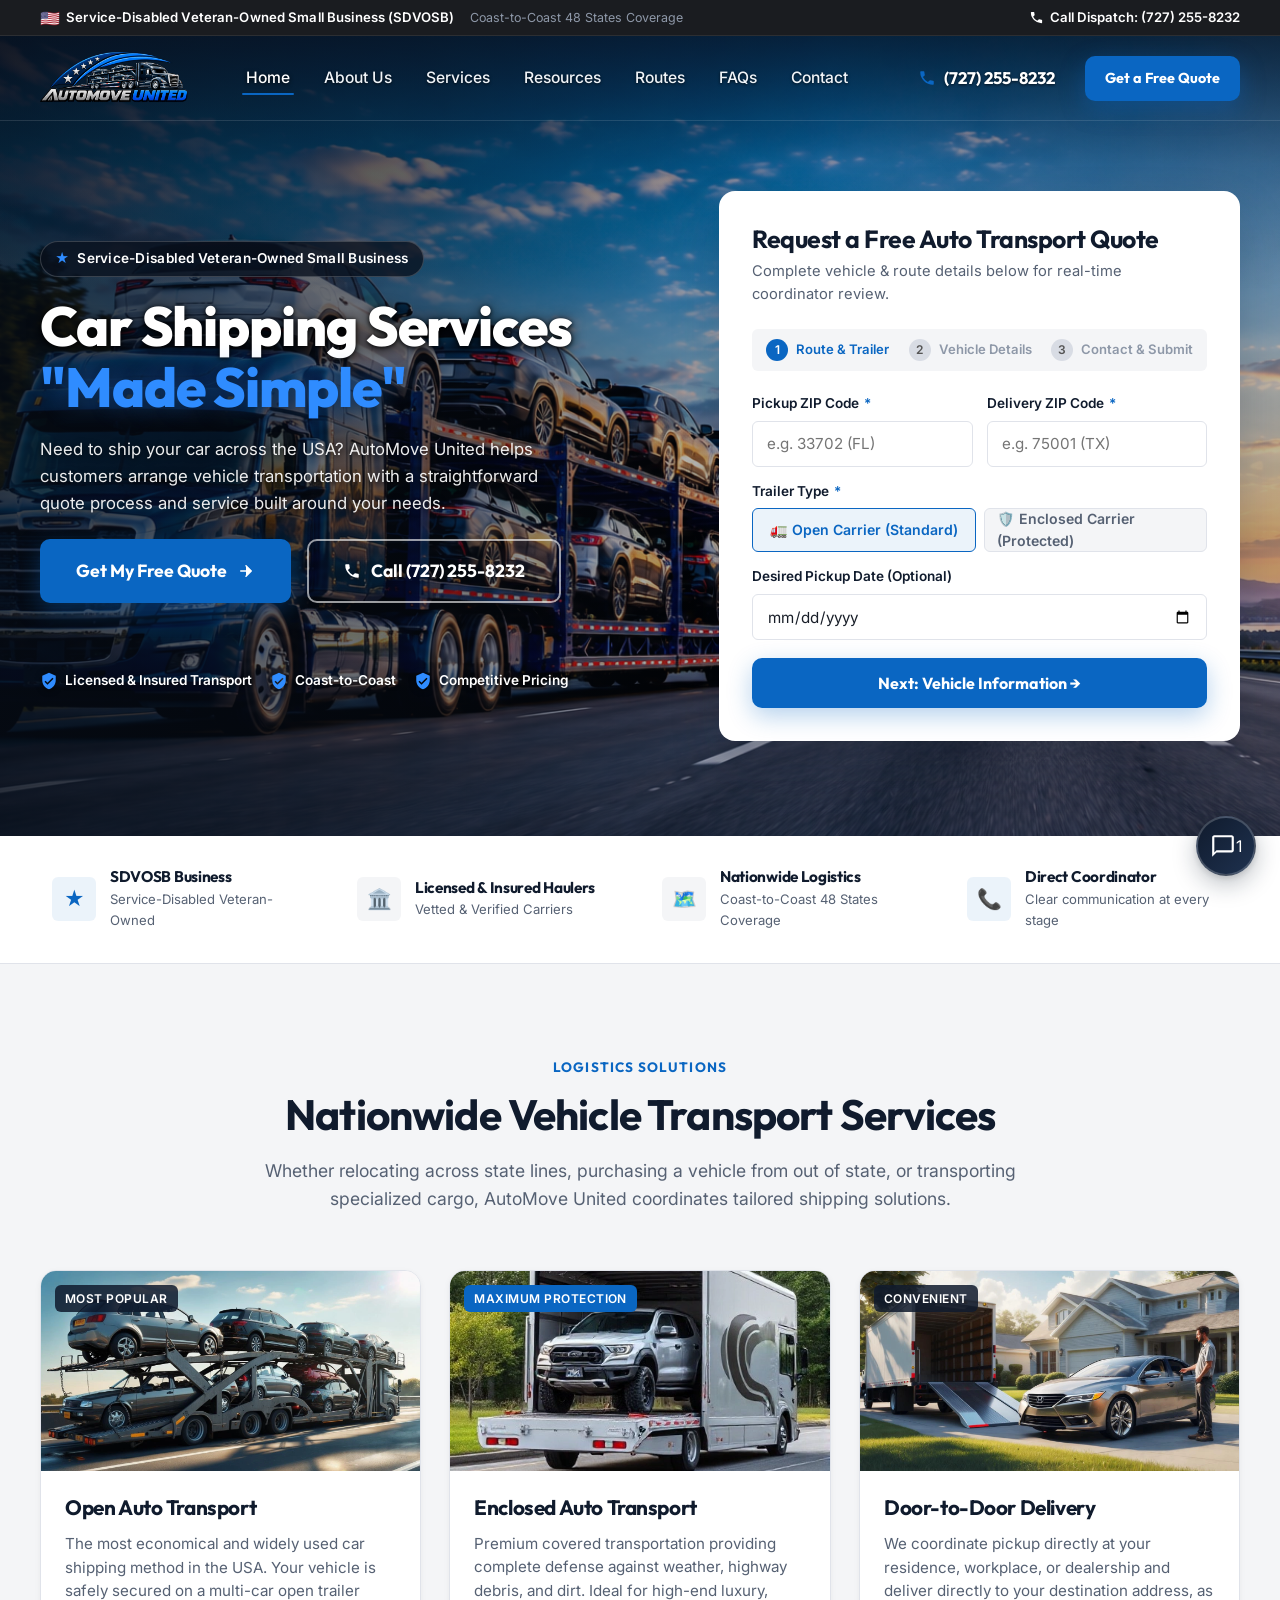
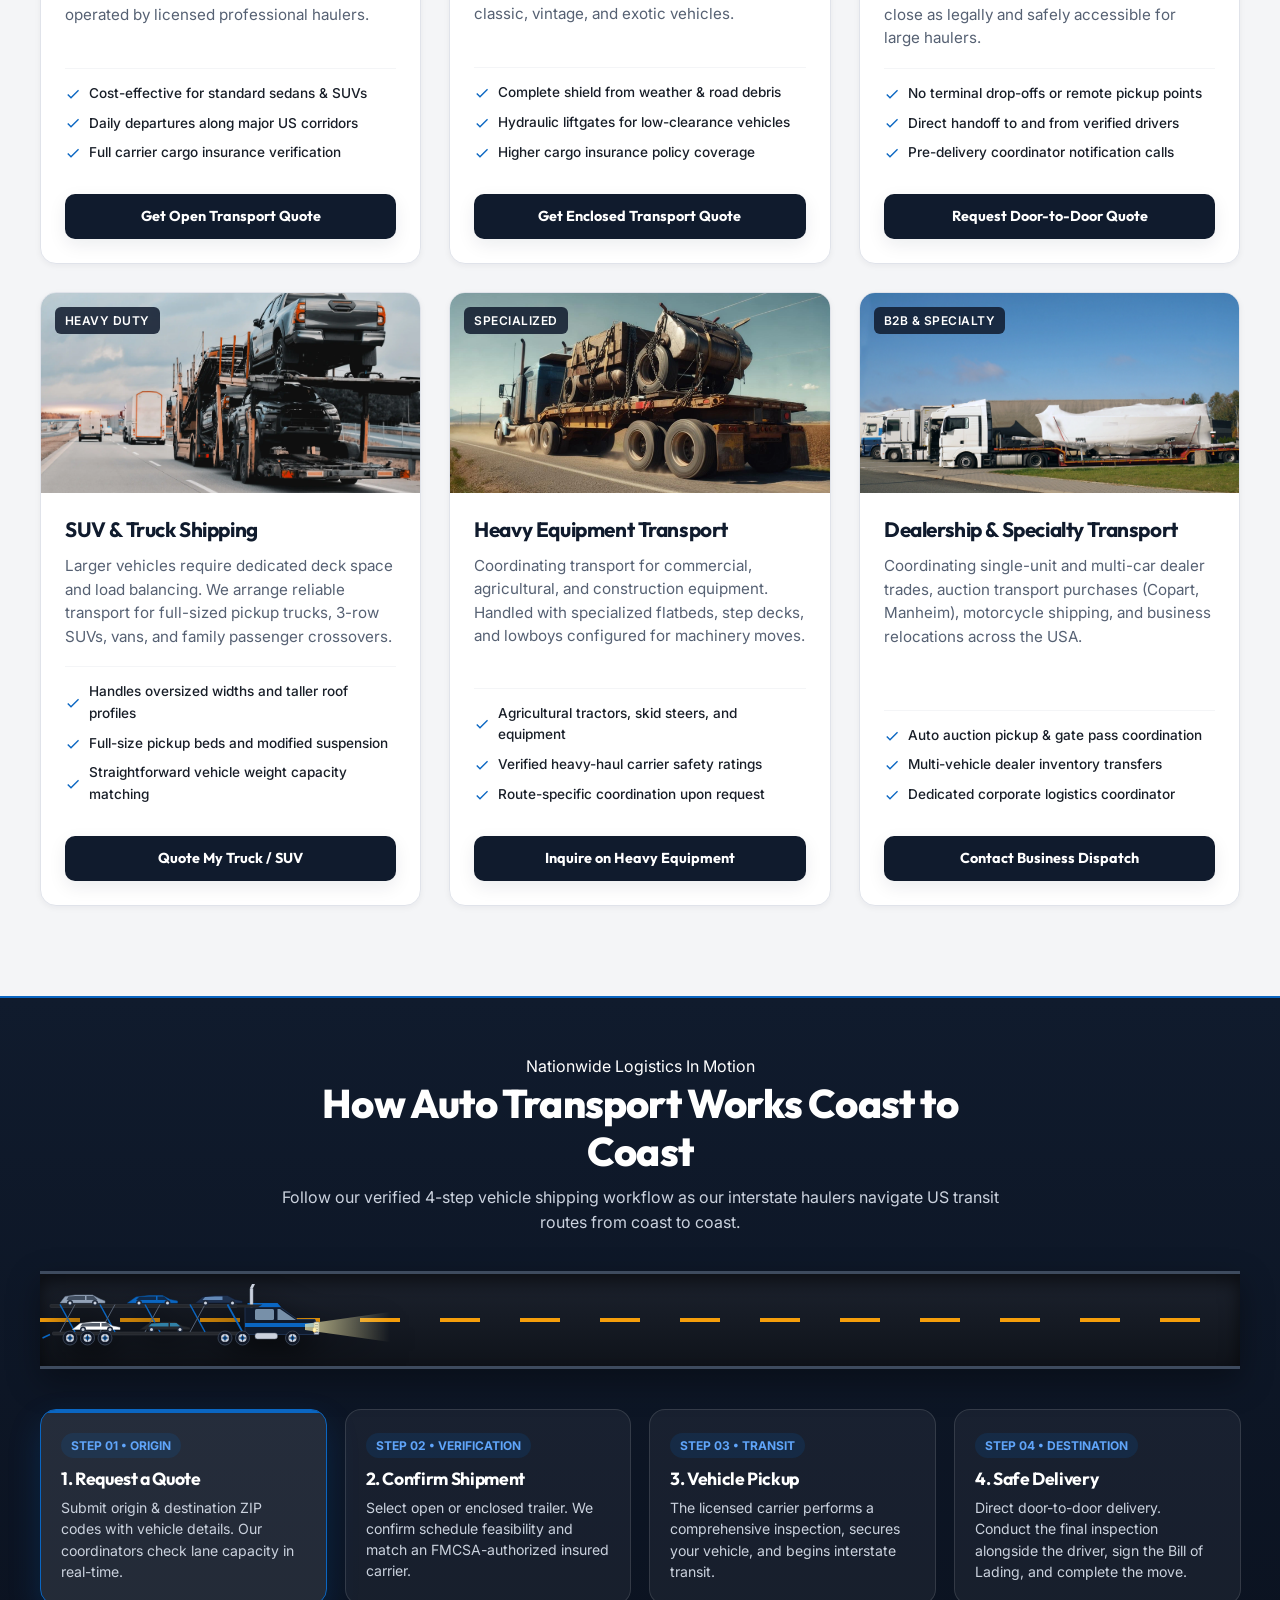
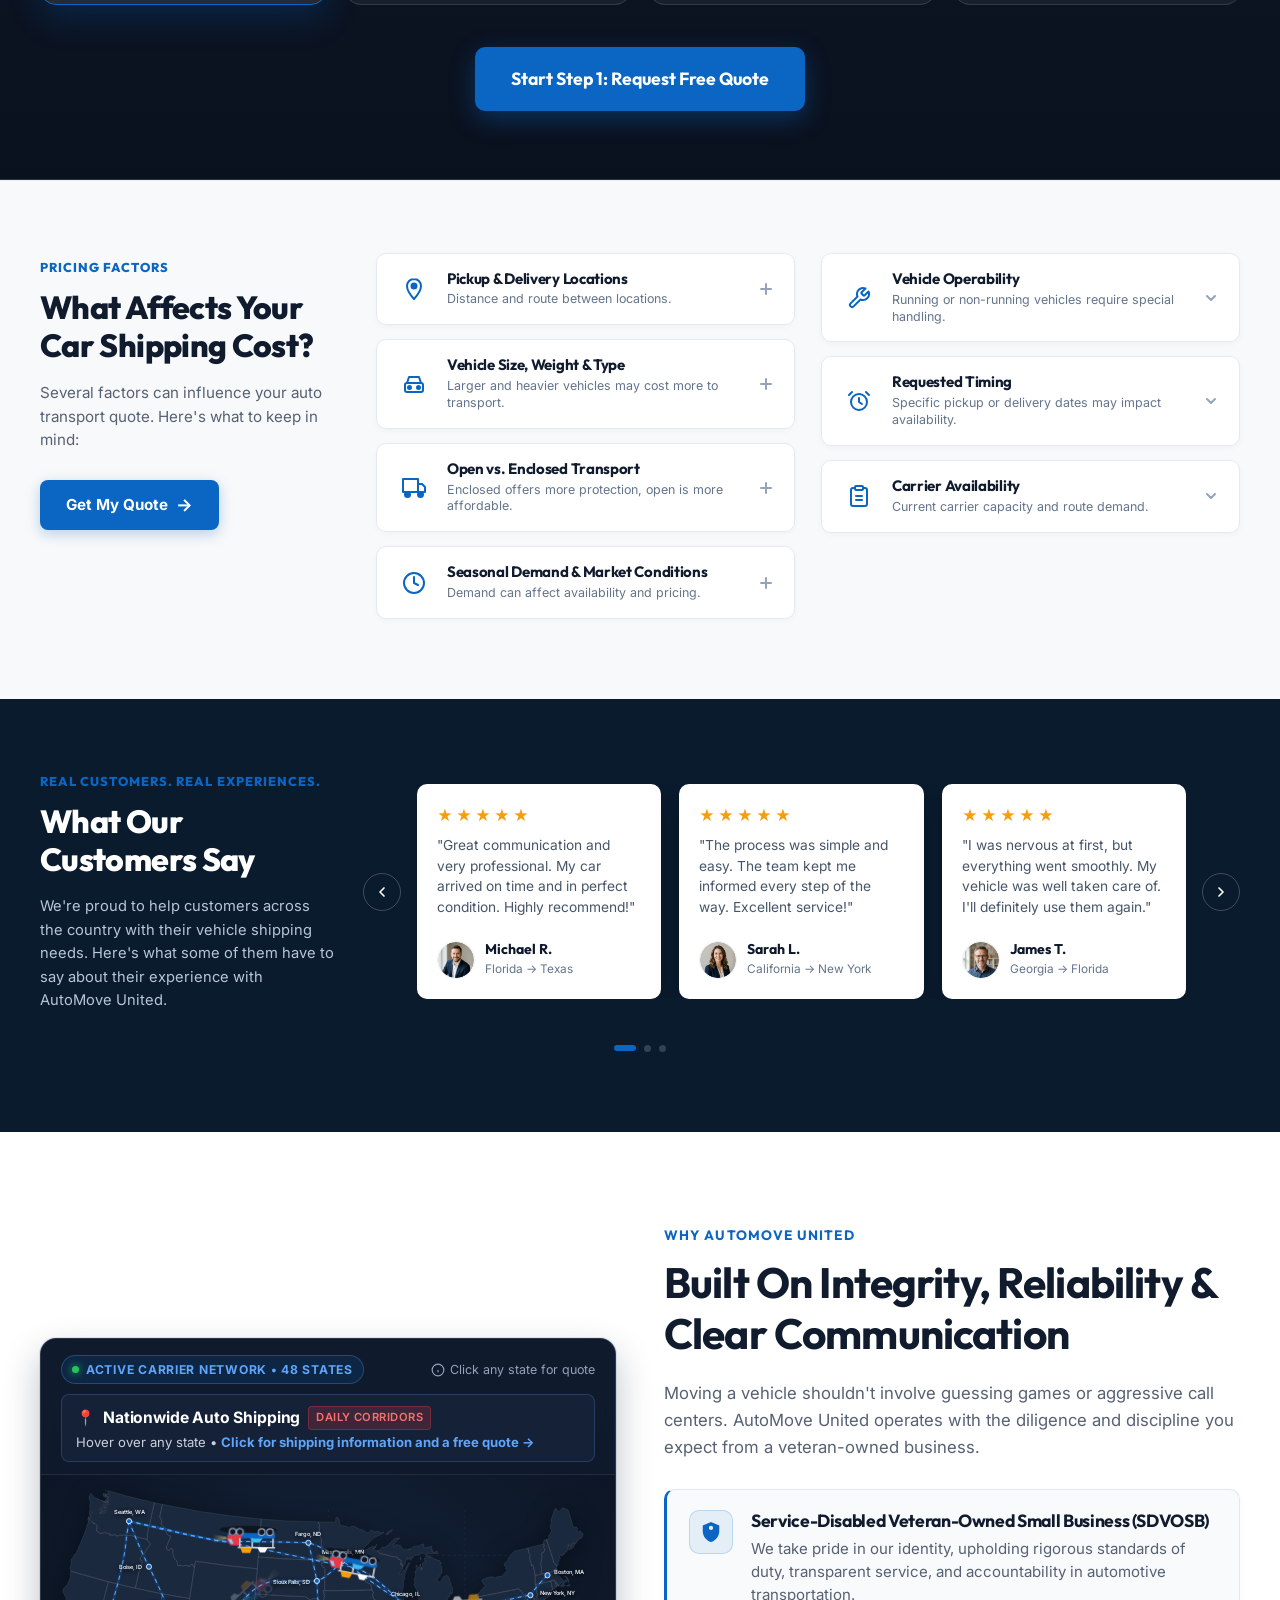
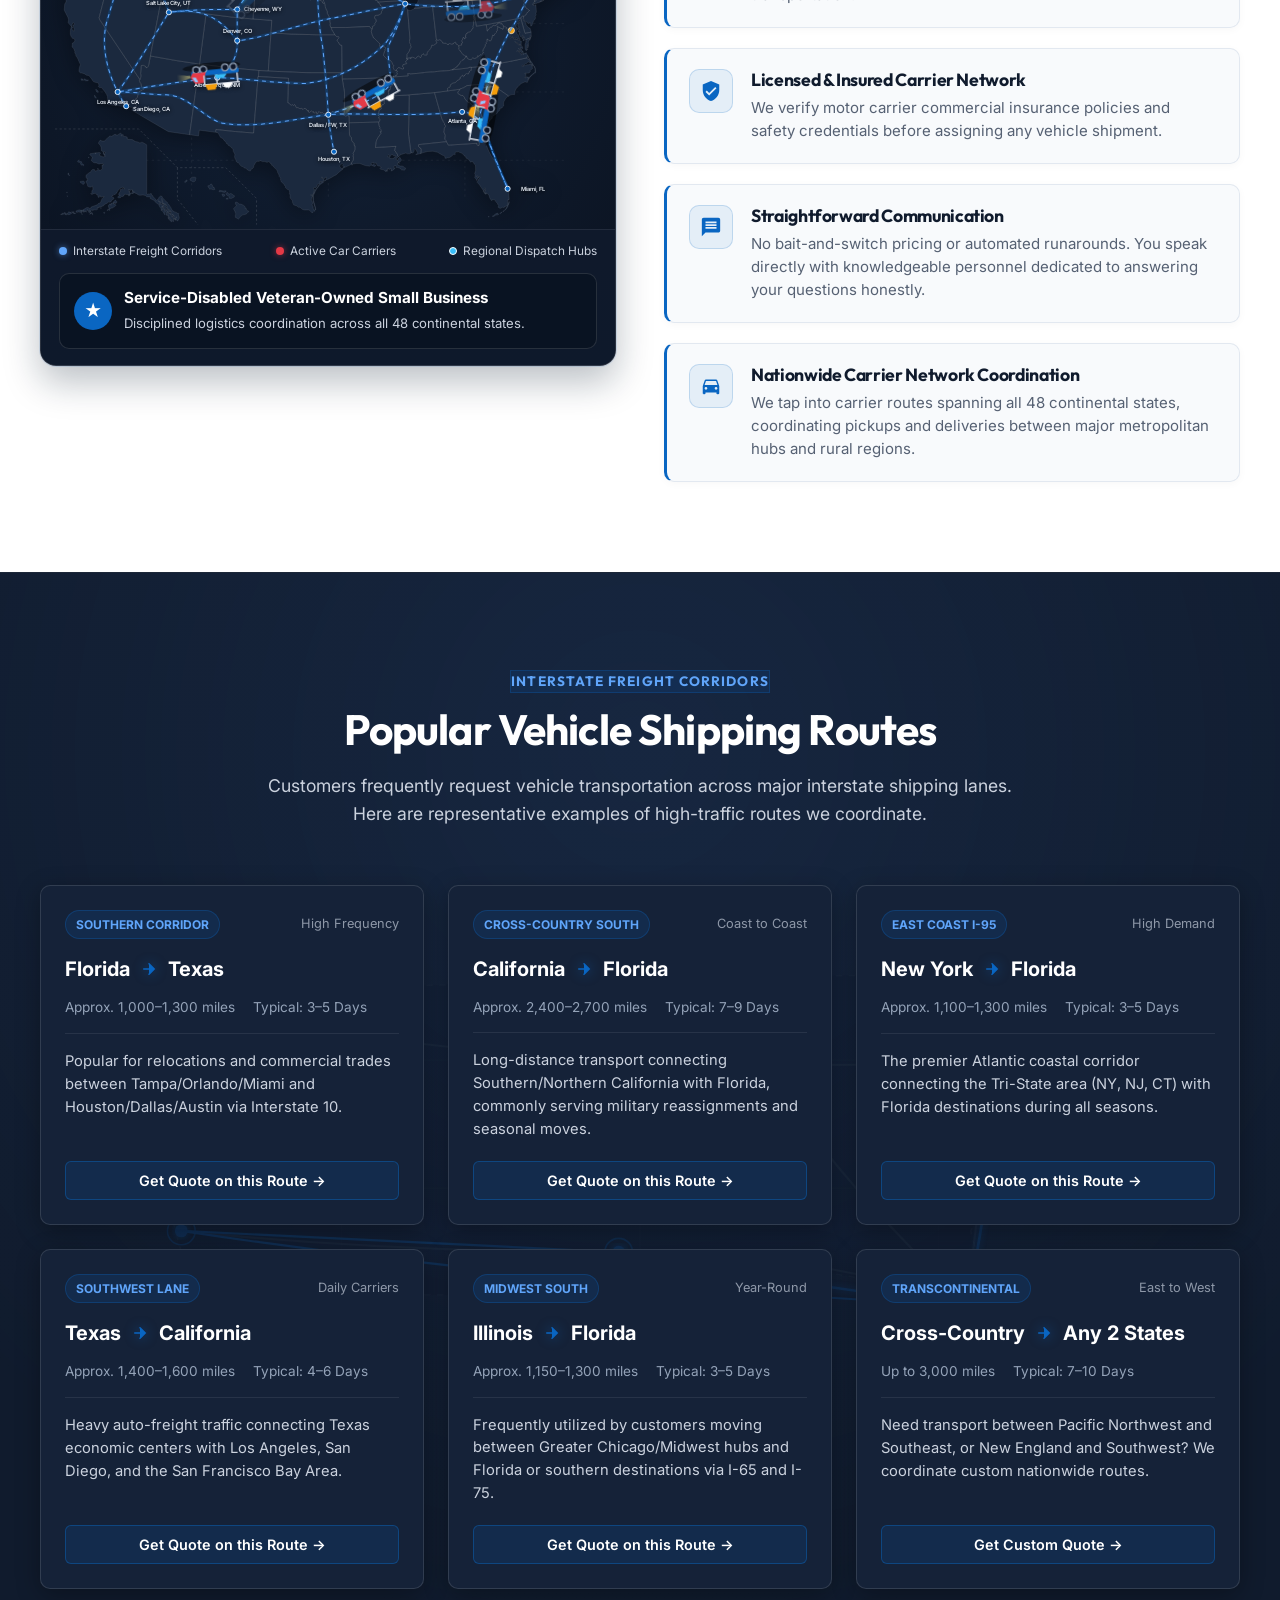
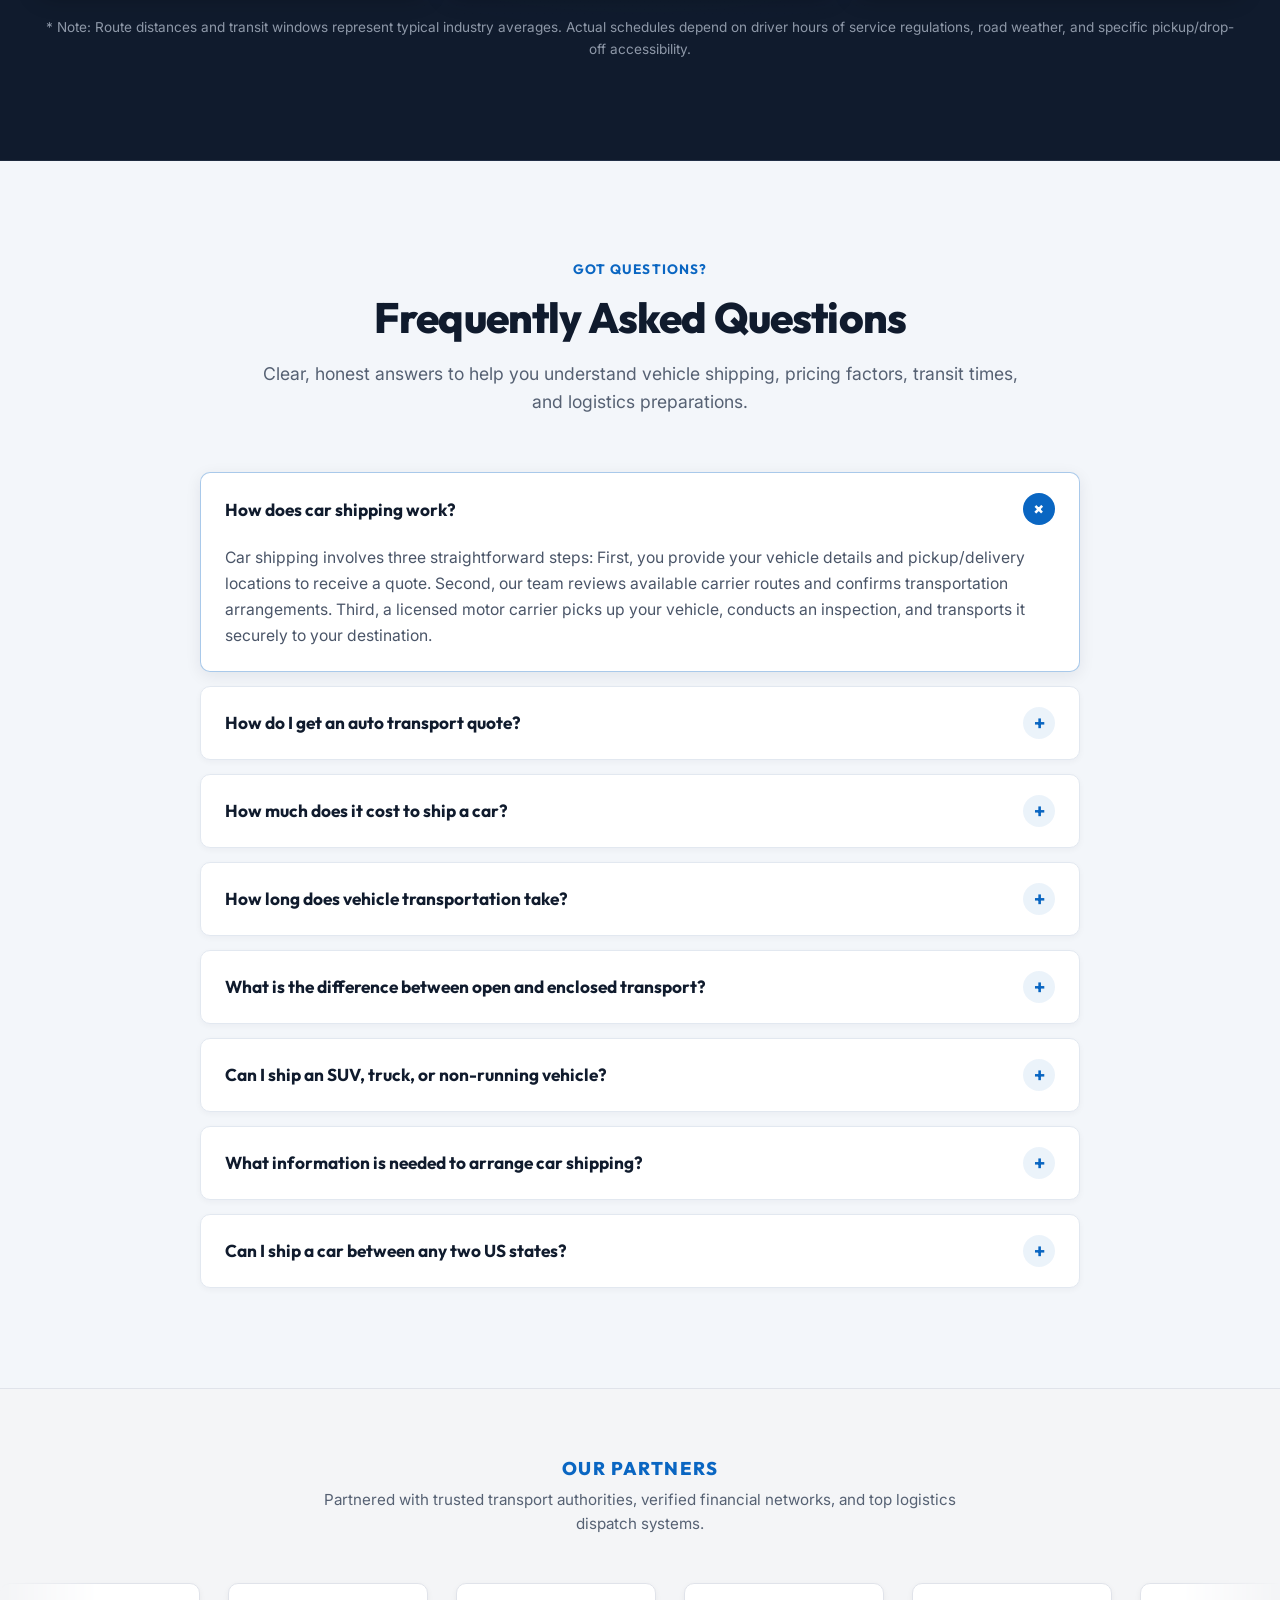
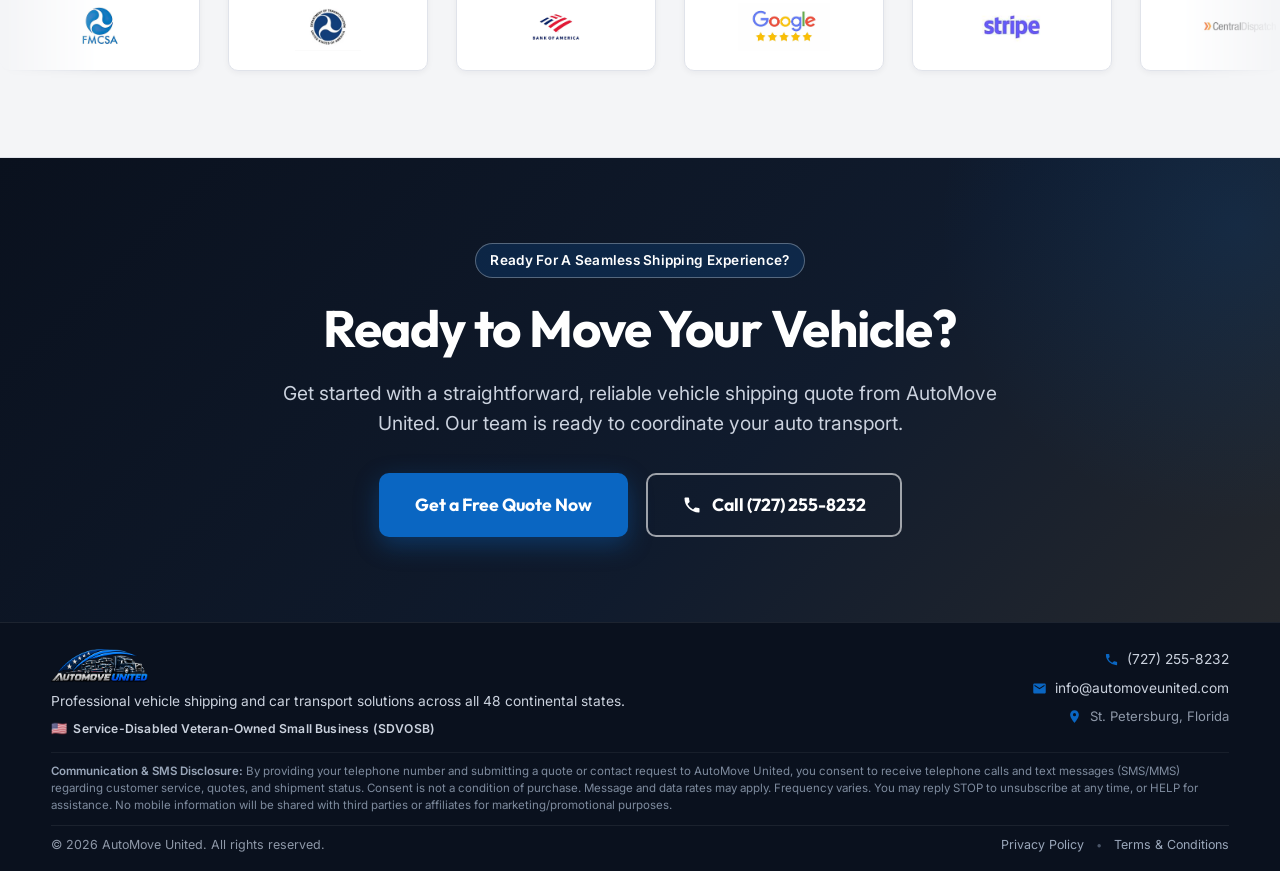
==== index.html @ e0111334 "." ====
<!DOCTYPE html>
<html lang="en">

<head>
  <meta charset="utf-8">
  <title>AutoMove United | Car Shipping Services &amp; Auto Transport</title>
  <meta name="description"
    content="Need to ship your car across the USA? Request a fast, transparent vehicle shipping quote from AutoMove United. Service-Disabled Veteran-Owned Small Business.">
  <meta name="viewport" content="width=device-width, initial-scale=1">
  <link rel="canonical" href="https://automoveunited.com/">

  <!-- Open Graph / Social Sharing -->
  <meta property="og:type" content="website">
  <meta property="og:title" content="AutoMove United | Car Shipping Services &amp; Auto Transport">
  <meta property="og:description"
    content="Need to ship your car across the USA? AutoMove United provides straightforward vehicle transportation quotes and dependable car shipping logistics.">
  <meta property="og:url" content="https://automoveunited.com/">
  <meta property="og:image" content="https://automoveunited.com/images/AMU.png">
  <meta property="og:site_name" content="AutoMove United">

  <!-- Twitter Card -->
  <meta name="twitter:card" content="summary_large_image">
  <meta name="twitter:title" content="AutoMove United | Car Shipping Services &amp; Auto Transport">
  <meta name="twitter:description"
    content="Need to ship your car across the USA? Request a reliable auto transport quote from AutoMove United.">
  <meta name="twitter:image" content="https://automoveunited.com/images/AMU.png">

  <!-- Favicons -->
  <link href="images/favicon.png" rel="shortcut icon" type="image/x-icon">
  <link href="images/webclip.png" rel="apple-touch-icon">

  <!-- Stylesheets -->
  <link rel="stylesheet" href="css/amu-redesign.css?v=3.4">

  <!-- Google Analytics (GA4) -->
  <script async src="https://www.googletagmanager.com/gtag/js?id=G-W89MC73MGH"></script>
  <script>
    window.dataLayer = window.dataLayer || [];
    function gtag() { dataLayer.push(arguments); }
    gtag('js', new Date());
    gtag('config', 'G-W89MC73MGH');
  </script>

  <!-- Structured Data: AutoTransport / WebSite & FAQPage Schema -->
  <script type="application/ld+json">
  {
    "@context": "https://schema.org",
    "@graph": [
      {
        "@type": "WebSite",
        "@id": "https://automoveunited.com/#website",
        "url": "https://automoveunited.com/",
        "name": "AutoMove United",
        "description": "Professional car shipping services and vehicle logistics across the United States.",
        "publisher": {
          "@id": "https://automoveunited.com/#organization"
        }
      },
      {
        "@type": "AutoTransport",
        "@id": "https://automoveunited.com/#organization",
        "name": "AutoMove United",
        "url": "https://automoveunited.com/",
        "logo": "https://automoveunited.com/images/AMU.png",
        "image": "https://automoveunited.com/images/AMU.png",
        "telephone": "+1-727-255-8232",
        "email": "info@automoveunited.com",
        "description": "AutoMove United is a Service-Disabled Veteran-Owned Small Business providing dependable vehicle shipping and auto transport logistics across the United States.",
        "address": {
          "@type": "PostalAddress",
          "streetAddress": "7901 4th St N STE #36497",
          "addressLocality": "St. Petersburg",
          "addressRegion": "FL",
          "postalCode": "33702",
          "addressCountry": "US"
        },
        "areaServed": {
          "@type": "Country",
          "name": "United States"
        },
        "knowsAbout": [
          "Car Shipping",
          "Auto Transport",
          "Open Auto Transport",
          "Enclosed Auto Transport",
          "Interstate Vehicle Transportation",
          "Door-to-Door Vehicle Delivery"
        ]
      },
      {
        "@type": "FAQPage",
        "@id": "https://automoveunited.com/#faq",
        "mainEntity": [
          {
            "@type": "Question",
            "name": "How does car shipping work?",
            "acceptedAnswer": {
              "@type": "Answer",
              "text": "Car shipping involves three straightforward steps: First, you provide your vehicle details and pickup/delivery locations to receive a quote. Second, our team reviews available carrier routes and confirms transportation arrangements. Third, a licensed motor carrier picks up your vehicle, conducts an inspection, and transports it securely to your destination."
            }
          },
          {
            "@type": "Question",
            "name": "How do I get an auto transport quote?",
            "acceptedAnswer": {
              "@type": "Answer",
              "text": "You can get a free, no-obligation quote by completing the quick quote form on our website or by calling our dispatch team directly at (727) 255-8232. You will need the vehicle year, make, model, operable condition, origin ZIP code, and destination ZIP code."
            }
          },
          {
            "@type": "Question",
            "name": "How much does it cost to ship a car?",
            "acceptedAnswer": {
              "@type": "Answer",
              "text": "The cost to ship a car depends on total distance, vehicle size and weight, vehicle operating condition, carrier trailer type (open vs enclosed), seasonal demand, and fuel prices. Submitting your specific route and vehicle details allows us to provide an accurate, up-to-date quote based on current market capacity."
            }
          },
          {
            "@type": "Question",
            "name": "How long does vehicle transportation take?",
            "acceptedAnswer": {
              "@type": "Answer",
              "text": "Transit times vary primarily by total mileage. Short regional shipments (under 500 miles) typically take 1 to 3 days, medium-distance routes (500 to 1,500 miles) usually take 3 to 5 days, and cross-country shipments (over 2,000 miles) generally take 6 to 9 days, depending on route conditions, weather, and mandatory federal driver hours of service regulations."
            }
          },
          {
            "@type": "Question",
            "name": "What is the difference between open and enclosed transport?",
            "acceptedAnswer": {
              "@type": "Answer",
              "text": "Open transport is the most common and economical shipping method, where vehicles travel on open multi-car trailers. Enclosed transport protects vehicles inside a fully enclosed trailer, shielding them from road debris and weather. Enclosed transport is ideal for luxury, classic, exotic, or high-value automobiles."
            }
          },
          {
            "@type": "Question",
            "name": "Can I ship an SUV, truck, or non-running vehicle?",
            "acceptedAnswer": {
              "@type": "Answer",
              "text": "Yes. We coordinate transport for SUVs, light trucks, vans, and non-running (inoperable) vehicles. For inoperable cars, carriers must be equipped with specialized winching equipment to safely load and unload the vehicle, which should be noted during the quote request."
            }
          },
          {
            "@type": "Question",
            "name": "What information is needed to arrange car shipping?",
            "acceptedAnswer": {
              "@type": "Answer",
              "text": "To coordinate your vehicle shipment, you will need the exact vehicle year, make, model, whether it rolls and steers (operable), pickup and delivery ZIP codes or addresses, contact information for pickup and delivery coordinators, and your desired shipping timeframe."
            }
          },
          {
            "@type": "Question",
            "name": "Can I ship a car between any two US states?",
            "acceptedAnswer": {
              "@type": "Answer",
              "text": "Yes, AutoMove United coordinates auto transport across all contiguous United States. Whether moving across state lines or coast-to-coast, we arrange carrier routes connecting metropolitan areas and rural locations nationwide."
            }
          }
        ]
      }
    ]
  }
  </script>
</head>

<body>
  <!-- Top Announcement Bar -->
  <div class="amu-topbar">
    <div class="amu-container">
      <div class="amu-topbar-inner">
        <div class="amu-topbar-left">
          <span class="amu-topbar-pill"><span class="amu-topbar-flag">🇺🇸</span> Service-Disabled Veteran-Owned Small
            Business (SDVOSB)</span>
          <span class="amu-topbar-meta">Coast-to-Coast 48 States Coverage</span>
        </div>
        <div class="amu-topbar-right">
          <a href="tel:7272558232" class="amu-topbar-contact" aria-label="Call AutoMove United">
            <svg width="15" height="15" viewBox="0 0 24 24" fill="currentColor">
              <path
                d="M6.62 10.79a15.053 15.053 0 006.59 6.59l2.2-2.2a1 1 0 011.02-.24c1.12.37 2.33.57 3.57.57a1 1 0 011 1V20a1 1 0 01-1 1A17 17 0 013 4a1 1 0 011-1h3.5a1 1 0 011 1c0 1.25.2 2.45.57 3.57a1 1 0 01-.25 1.02l-2.2 2.2z" />
            </svg>
            Call Dispatch: (727) 255-8232
          </a>
        </div>
      </div>
    </div>
  </div>

  <!-- Sticky Header & Navigation -->
  <header class="amu-header" id="amu-header">
    <div class="amu-container">
      <nav class="amu-nav-inner" aria-label="Main Navigation">
        <a href="index.html" class="amu-logo-link" aria-label="AutoMove United Homepage">
          <img src="images/AMU.png" alt="AutoMove United Official Logo" class="amu-logo-img">
        </a>

        <ul class="amu-nav-menu">
          <li><a href="index.html" class="amu-nav-link active">Home</a></li>
          <li><a href="about.html" class="amu-nav-link">About Us</a></li>
          <li><a href="services.html" class="amu-nav-link">Services</a></li>
          <li><a href="resources.html" class="amu-nav-link">Resources</a></li>
          <li><a href="#popular-routes" class="amu-nav-link">Routes</a></li>
          <li><a href="#faq" class="amu-nav-link">FAQs</a></li>
          <li><a href="contact.html" class="amu-nav-link">Contact</a></li>
        </ul>

        <div class="amu-nav-actions">
          <a href="tel:7272558232" class="amu-nav-phone" title="Call AutoMove United">
            <svg width="18" height="18" viewBox="0 0 24 24" fill="currentColor">
              <path
                d="M6.62 10.79a15.053 15.053 0 006.59 6.59l2.2-2.2a1 1 0 011.02-.24c1.12.37 2.33.57 3.57.57a1 1 0 011 1V20a1 1 0 01-1 1A17 17 0 013 4a1 1 0 011-1h3.5a1 1 0 011 1c0 1.25.2 2.45.57 3.57a1 1 0 01-.25 1.02l-2.2 2.2z" />
            </svg>
            (727) 255-8232
          </a>
          <a href="#quote-section" class="amu-btn amu-btn-primary amu-btn-sm amu-btn-glow">Get a Free Quote</a>
          <!-- Mobile Quick-Call Tap Action (Mobile Header) -->
          <a href="tel:7272558232" class="amu-nav-phone-mobile" aria-label="Call Dispatch (727) 255-8232">
            <svg width="20" height="20" viewBox="0 0 24 24" fill="currentColor" aria-hidden="true">
              <path
                d="M6.62 10.79a15.053 15.053 0 006.59 6.59l2.2-2.2a1 1 0 011.02-.24c1.12.37 2.33.57 3.57.57a1 1 0 011 1V20a1 1 0 01-1 1A17 17 0 013 4a1 1 0 011-1h3.5a1 1 0 011 1c0 1.25.2 2.45.57 3.57a1 1 0 01-.25 1.02l-2.2 2.2z" />
            </svg>
          </a>
          <!-- Animated Hamburger Button -->
          <button class="amu-mobile-toggle" aria-label="Open mobile navigation menu" aria-expanded="false"
            type="button">
            <span class="amu-hamburger-box" aria-hidden="true">
              <span class="amu-hamburger-line"></span>
              <span class="amu-hamburger-line"></span>
              <span class="amu-hamburger-line"></span>
            </span>
          </button>
        </div>
      </nav>
    </div>
  </header>

  <!-- Mobile Drawer Menu -->
  <div class="amu-mobile-nav" id="amu-mobile-nav" role="dialog" aria-label="Mobile Navigation">
    <div>
      <div class="amu-mobile-header">
        <img src="images/AMU.png" alt="AutoMove United Official Logo" class="amu-mobile-logo">
        <button class="amu-mobile-close" aria-label="Close menu">&times;</button>
      </div>
      <ul class="amu-mobile-links">
        <li><a href="index.html" class="active"><span>Home</span><span aria-hidden="true">&rarr;</span></a></li>
        <li><a href="about.html"><span>About Us</span><span aria-hidden="true">&rarr;</span></a></li>
        <li><a href="services.html"><span>Services</span><span aria-hidden="true">&rarr;</span></a></li>
        <li><a href="resources.html"><span>Shipping Guides &amp; Resources</span><span
              aria-hidden="true">&rarr;</span></a></li>
        <li><a href="#popular-routes"><span>Shipping Routes</span><span aria-hidden="true">&rarr;</span></a></li>
        <li><a href="#faq"><span>Frequently Asked Questions</span><span aria-hidden="true">&rarr;</span></a></li>
        <li><a href="contact.html"><span>Contact Us</span><span aria-hidden="true">&rarr;</span></a></li>
      </ul>
    </div>
    <div class="amu-mobile-footer">
      <a href="tel:7272558232" class="amu-mobile-call-btn">
        <svg width="18" height="18" viewBox="0 0 24 24" fill="currentColor" aria-hidden="true">
          <path
            d="M6.62 10.79a15.053 15.053 0 006.59 6.59l2.2-2.2a1 1 0 011.02-.24c1.12.37 2.33.57 3.57.57a1 1 0 011 1V20a1 1 0 01-1 1A17 17 0 013 4a1 1 0 011-1h3.5a1 1 0 011 1c0 1.25.2 2.45.57 3.57a1 1 0 01-.25 1.02l-2.2 2.2z" />
        </svg>
        Call Dispatch: (727) 255-8232
      </a>
      <a href="#quote-section" class="amu-btn amu-btn-primary amu-btn-full amu-btn-glow">Get a Free Quote</a>
      <p style="font-size:0.75rem; color:#8E98A8; text-align:center; margin-top:8px; margin-bottom:0;">
        🇺🇸 Service-Disabled Veteran-Owned Small Business
      </p>
    </div>
  </div>

  <main>
    <!-- Section 1: Hero Section + Quick Quote Form -->
    <section class="amu-hero" id="quote-section">
      <!-- Animated Cinematic Depth Background Layer -->
      <div class="amu-hero-bg-layer" aria-hidden="true"></div>

      <div class="amu-container">
        <div class="amu-hero-inner">

          <!-- Hero Text Column -->
          <div class="amu-hero-content">
            <div class="amu-hero-tag">
              <span class="amu-badge amu-badge-sdvosb">
                <span class="star-icon">★</span> Service-Disabled Veteran-Owned Small Business
              </span>
            </div>

            <h1 class="amu-hero-title">
              Car Shipping Services<br><span class="highlight-blue">"Made Simple"</span>
            </h1>

            <p class="amu-hero-desc">
              Need to ship your car across the USA? AutoMove United helps customers arrange vehicle transportation with
              a straightforward quote process and service built around your needs.
            </p>

            <div class="amu-hero-cta-group">
              <a href="#quote-form-card" class="amu-btn amu-btn-primary amu-btn-lg amu-btn-glow">
                Get My Free Quote
                <svg width="18" height="18" viewBox="0 0 24 24" fill="currentColor">
                  <path d="M5 12h14M12 5l7 7-7 7" stroke="currentColor" stroke-width="2" stroke-linecap="round"
                    stroke-linejoin="round" />
                </svg>
              </a>
              <a href="tel:7272558232" class="amu-btn amu-btn-outline amu-btn-lg">
                <svg width="18" height="18" viewBox="0 0 24 24" fill="currentColor">
                  <path
                    d="M6.62 10.79a15.053 15.053 0 006.59 6.59l2.2-2.2a1 1 0 011.02-.24c1.12.37 2.33.57 3.57.57a1 1 0 011 1V20a1 1 0 01-1 1A17 17 0 013 4a1 1 0 011-1h3.5a1 1 0 011 1c0 1.25.2 2.45.57 3.57a1 1 0 01-.25 1.02l-2.2 2.2z" />
                </svg>
                Call (727) 255-8232
              </a>
            </div>

            <div class="amu-hero-trust-bar">
              <div class="amu-hero-trust-item">
                <svg width="20" height="20" viewBox="0 0 24 24" fill="currentColor">
                  <path
                    d="M12 1L3 5v6c0 5.55 3.84 10.74 9 12 5.16-1.26 9-6.45 9-12V5l-9-4zm-2 16l-4-4 1.41-1.41L10 14.17l6.59-6.59L18 9l-8 8z" />
                </svg>
                <span>Licensed &amp; Insured Transport</span>
              </div>
              <div class="amu-hero-trust-item">
                <svg width="20" height="20" viewBox="0 0 24 24" fill="currentColor">
                  <path
                    d="M12 1L3 5v6c0 5.55 3.84 10.74 9 12 5.16-1.26 9-6.45 9-12V5l-9-4zm-2 16l-4-4 1.41-1.41L10 14.17l6.59-6.59L18 9l-8 8z" />
                </svg>
                <span>Coast-to-Coast</span>
              </div>
              <div class="amu-hero-trust-item">
                <svg width="20" height="20" viewBox="0 0 24 24" fill="currentColor">
                  <path
                    d="M12 1L3 5v6c0 5.55 3.84 10.74 9 12 5.16-1.26 9-6.45 9-12V5l-9-4zm-2 16l-4-4 1.41-1.41L10 14.17l6.59-6.59L18 9l-8 8z" />
                </svg>
                <span>Competitive Pricing</span>
              </div>
            </div>
          </div>

          <!-- Hero Quote Form Column -->
          <div class="amu-hero-form-card" id="quote-form-card">
            <div class="amu-hero-form-header">
              <h2 class="amu-hero-form-title">Request a Free Auto Transport Quote</h2>
              <p class="amu-hero-form-subtitle">Complete vehicle &amp; route details below for real-time coordinator
                review.</p>
            </div>

            <!-- Form Multi-Step Progress Tracker -->
            <div class="amu-form-progress" aria-hidden="true">
              <div class="amu-progress-step active" data-step-indicator="1">
                <span class="amu-step-num">1</span>
                <span>Route &amp; Trailer</span>
              </div>
              <div class="amu-progress-step" data-step-indicator="2">
                <span class="amu-step-num">2</span>
                <span>Vehicle Details</span>
              </div>
              <div class="amu-progress-step" data-step-indicator="3">
                <span class="amu-step-num">3</span>
                <span>Contact &amp; Submit</span>
              </div>
            </div>

            <form id="amu-hero-quote-form" method="post" novalidate>
              <!-- Anti-Spam Honeypot Field -->
              <div class="amu-hp" aria-hidden="true">
                <label for="amu-hp-website">Leave blank</label>
                <input type="text" id="amu-hp-website" class="amu-hp-input" name="amu_website_field" tabindex="-1"
                  autocomplete="off">
              </div>

              <!-- STEP 1: ROUTE & TRAILER TYPE -->
              <div class="amu-form-step active" data-step="1">
                <div class="amu-form-grid">
                  <div class="amu-form-group">
                    <label class="amu-form-label" for="hero-pick-zip">
                      Pickup ZIP Code <span class="req">*</span>
                    </label>
                    <input type="text" id="hero-pick-zip" name="Pick-Up-ZIP-Code" class="amu-form-control"
                      placeholder="e.g. 33702 (FL)" maxlength="10" inputmode="numeric" pattern="[0-9]*"
                      autocomplete="postal-code" required>
                  </div>
                  <div class="amu-form-group">
                    <label class="amu-form-label" for="hero-drop-zip">
                      Delivery ZIP Code <span class="req">*</span>
                    </label>
                    <input type="text" id="hero-drop-zip" name="Drop-Off-Zip-Code" class="amu-form-control"
                      placeholder="e.g. 75001 (TX)" maxlength="10" inputmode="numeric" pattern="[0-9]*"
                      autocomplete="postal-code" required>
                  </div>
                </div>

                <div class="amu-form-group">
                  <label class="amu-form-label">
                    Trailer Type <span class="req">*</span>
                  </label>
                  <div class="amu-radio-pills">
                    <label class="amu-radio-pill">
                      <input type="radio" name="Trailer-Type" value="Open" checked>
                      <span class="amu-radio-pill-box">
                        <span>🚛 Open Carrier (Standard)</span>
                      </span>
                    </label>
                    <label class="amu-radio-pill">
                      <input type="radio" name="Trailer-Type" value="Enclosed">
                      <span class="amu-radio-pill-box">
                        <span>🛡️ Enclosed Carrier (Protected)</span>
                      </span>
                    </label>
                  </div>
                </div>

                <div class="amu-form-group">
                  <label class="amu-form-label" for="hero-date">
                    Desired Pickup Date (Optional)
                  </label>
                  <input type="date" id="hero-date" name="Preferred Vehicle Delivery Date" class="amu-form-control">
                </div>

                <div class="amu-form-nav">
                  <button type="button" class="amu-btn amu-btn-primary amu-btn-full amu-next-step-1">
                    Next: Vehicle Information &rarr;
                  </button>
                </div>
              </div>

              <!-- STEP 2: VEHICLE DETAILS -->
              <div class="amu-form-step" data-step="2">
                <div class="amu-form-grid">
                  <div class="amu-form-group">
                    <label class="amu-form-label" for="hero-vehicle-year">
                      Vehicle Year <span class="req">*</span>
                    </label>
                    <select id="hero-vehicle-year" name="Vehicle Make (Year)" class="amu-form-control amu-year-select"
                      required>
                      <option value="">Select Year</option>
                    </select>
                  </div>
                  <div class="amu-form-group">
                    <label class="amu-form-label" for="hero-vehicle-make">
                      Vehicle Make <span class="req">*</span>
                    </label>
                    <input type="text" id="hero-vehicle-make" name="Vehicle-Make-Brand" class="amu-form-control"
                      placeholder="e.g. Ford, Toyota, BMW" autocomplete="off" required>
                  </div>
                </div>

                <div class="amu-form-grid">
                  <div class="amu-form-group">
                    <label class="amu-form-label" for="hero-vehicle-model">
                      Vehicle Model <span class="req">*</span>
                    </label>
                    <input type="text" id="hero-vehicle-model" name="Vehicle-Model" class="amu-form-control"
                      placeholder="e.g. F-150, Camry, X5" autocomplete="off" required>
                  </div>
                  <div class="amu-form-group">
                    <label class="amu-form-label">
                      Condition (Operable?) <span class="req">*</span>
                    </label>
                    <div class="amu-radio-pills">
                      <label class="amu-radio-pill">
                        <input type="radio" name="Operable" value="Yes" checked>
                        <span class="amu-radio-pill-box">✓ Running</span>
                      </label>
                      <label class="amu-radio-pill">
                        <input type="radio" name="Operable" value="No">
                        <span class="amu-radio-pill-box">✕ Inoperable</span>
                      </label>
                    </div>
                  </div>
                </div>

                <div class="amu-form-group">
                  <label class="amu-form-label" for="hero-priority">
                    Delivery Priority
                  </label>
                  <select id="hero-priority" name="Delivery-Priority" class="amu-form-control">
                    <option value="Standard">Standard Schedule (Most Economical)</option>
                    <option value="High">High Priority / Expedited</option>
                    <option value="Flexible">Flexible Window</option>
                  </select>
                </div>

                <div class="amu-form-nav">
                  <button type="button" class="amu-btn amu-btn-outline-dark amu-prev-step-2">&larr; Back</button>
                  <button type="button" class="amu-btn amu-btn-primary amu-next-step-2">Next: Contact Details
                    &rarr;</button>
                </div>
              </div>

              <!-- STEP 3: CONTACT & SUBMIT -->
              <div class="amu-form-step" data-step="3">
                <div class="amu-form-group">
                  <label class="amu-form-label" for="hero-name">
                    Full Name <span class="req">*</span>
                  </label>
                  <input type="text" id="hero-name" name="Full-Name-rq" class="amu-form-control"
                    placeholder="Your full name" autocomplete="name" required>
                </div>

                <div class="amu-form-grid">
                  <div class="amu-form-group">
                    <label class="amu-form-label" for="hero-email">
                      Email Address <span class="req">*</span>
                    </label>
                    <input type="email" id="hero-email" name="Email-rq" class="amu-form-control"
                      placeholder="name@example.com" autocomplete="email" required>
                  </div>
                  <div class="amu-form-group">
                    <label class="amu-form-label" for="hero-phone">
                      Phone Number <span class="req">*</span>
                    </label>
                    <input type="tel" id="hero-phone" name="Phone-rq" class="amu-form-control"
                      placeholder="(555) 000-0000" autocomplete="tel" inputmode="tel" required>
                  </div>
                </div>

                <div class="amu-form-group">
                  <label class="amu-form-label" for="hero-notes">
                    Additional Shipment Notes (Optional)
                  </label>
                  <textarea id="hero-notes" name="Additional-Requests" class="amu-form-control" rows="2"
                    placeholder="Lift kit, low clearance, pickup date notes, etc."></textarea>
                </div>

                <div class="amu-form-group">
                  <label class="amu-checkbox-label" for="hero-sms-consent">
                    <input type="checkbox" id="hero-sms-consent" name="sms_consent" required checked>
                    <span>
                      By checking this box, you agree to receive text messages about customer care &amp; delivery
                      notifications from AutoMove United. Reply STOP to opt out, HELP for help. Message &amp; data rates
                      may apply. Frequency varies. See our <a href="privacy-policy.html">Privacy Policy</a> and <a
                        href="terms-and-conditions.html">Terms &amp; Conditions</a>.
                    </span>
                  </label>
                </div>

                <div class="amu-form-nav">
                  <button type="button" class="amu-btn amu-btn-outline-dark amu-prev-step-3">&larr; Back</button>
                  <button type="submit" class="amu-btn amu-btn-primary amu-submit-quote-btn">
                    Submit Quote Request
                  </button>
                </div>
              </div>

              <!-- Real-time Submission Feedback Box -->
              <div class="amu-form-status" role="alert" aria-live="polite"></div>
            </form>
          </div>

        </div>
      </div>
    </section>

    <!-- Trust Badges Strip -->
    <div class="amu-trust-strip">
      <div class="amu-container">
        <div class="amu-trust-grid">
          <div class="amu-trust-card">
            <div class="amu-trust-icon red">★</div>
            <div class="amu-trust-text">
              <h4>SDVOSB Business</h4>
              <p>Service-Disabled Veteran-Owned</p>
            </div>
          </div>
          <div class="amu-trust-card">
            <div class="amu-trust-icon">🏛️</div>
            <div class="amu-trust-text">
              <h4>Licensed &amp; Insured Haulers</h4>
              <p>Vetted &amp; Verified Carriers</p>
            </div>
          </div>
          <div class="amu-trust-card">
            <div class="amu-trust-icon">🗺️</div>
            <div class="amu-trust-text">
              <h4>Nationwide Logistics</h4>
              <p>Coast-to-Coast 48 States Coverage</p>
            </div>
          </div>
          <div class="amu-trust-card">
            <div class="amu-trust-icon red">📞</div>
            <div class="amu-trust-text">
              <h4>Direct Coordinator</h4>
              <p>Clear communication at every stage</p>
            </div>
          </div>
        </div>
      </div>
    </div>

    <!-- Section 2: Services Section -->
    <section class="amu-section amu-section-grey" id="services">
      <div class="amu-container">
        <div class="amu-section-header amu-reveal">
          <span class="amu-section-tag">Logistics Solutions</span>
          <h2 class="amu-section-title">Nationwide Vehicle Transport Services</h2>
          <p class="amu-section-subtitle">
            Whether relocating across state lines, purchasing a vehicle from out of state, or transporting specialized
            cargo, AutoMove United coordinates tailored shipping solutions.
          </p>
        </div>

        <div class="amu-services-grid amu-stagger-group">
          <!-- Service 1: Open Auto Transport -->
          <article class="amu-service-card amu-stagger-item">
            <div class="amu-service-img-wrap">
              <img src="images/open-trailer---cl.webp"
                alt="Open auto transport carrier trailer with multiple vehicles on interstate highway" loading="lazy">
              <span class="amu-service-badge">Most Popular</span>
            </div>
            <div class="amu-service-body">
              <h3 class="amu-service-title">Open Auto Transport</h3>
              <p class="amu-service-desc">
                The most economical and widely used car shipping method in the USA. Your vehicle is safely secured on a
                multi-car open trailer operated by licensed professional haulers.
              </p>
              <ul class="amu-service-features">
                <li><svg width="16" height="16" viewBox="0 0 24 24" fill="currentColor">
                    <path d="M9 16.17L4.83 12l-1.42 1.41L9 19 21 7l-1.41-1.41z" />
                  </svg> Cost-effective for standard sedans &amp; SUVs</li>
                <li><svg width="16" height="16" viewBox="0 0 24 24" fill="currentColor">
                    <path d="M9 16.17L4.83 12l-1.42 1.41L9 19 21 7l-1.41-1.41z" />
                  </svg> Daily departures along major US corridors</li>
                <li><svg width="16" height="16" viewBox="0 0 24 24" fill="currentColor">
                    <path d="M9 16.17L4.83 12l-1.42 1.41L9 19 21 7l-1.41-1.41z" />
                  </svg> Full carrier cargo insurance verification</li>
              </ul>
              <div class="amu-service-footer">
                <a href="request-quote.html" class="amu-btn amu-btn-navy amu-btn-sm amu-btn-full">Get Open Transport
                  Quote</a>
              </div>
            </div>
          </article>

          <!-- Service 2: Enclosed Auto Transport -->
          <article class="amu-service-card amu-stagger-item">
            <div class="amu-service-img-wrap">
              <img src="images/enclosed-transport-cl.webp"
                alt="Enclosed car transport trailer for luxury and classic vehicles" loading="lazy">
              <span class="amu-service-badge" style="background:var(--amu-red);">Maximum Protection</span>
            </div>
            <div class="amu-service-body">
              <h3 class="amu-service-title">Enclosed Auto Transport</h3>
              <p class="amu-service-desc">
                Premium covered transportation providing complete defense against weather, highway debris, and dirt.
                Ideal for high-end luxury, classic, vintage, and exotic vehicles.
              </p>
              <ul class="amu-service-features">
                <li><svg width="16" height="16" viewBox="0 0 24 24" fill="currentColor">
                    <path d="M9 16.17L4.83 12l-1.42 1.41L9 19 21 7l-1.41-1.41z" />
                  </svg> Complete shield from weather &amp; road debris</li>
                <li><svg width="16" height="16" viewBox="0 0 24 24" fill="currentColor">
                    <path d="M9 16.17L4.83 12l-1.42 1.41L9 19 21 7l-1.41-1.41z" />
                  </svg> Hydraulic liftgates for low-clearance vehicles</li>
                <li><svg width="16" height="16" viewBox="0 0 24 24" fill="currentColor">
                    <path d="M9 16.17L4.83 12l-1.42 1.41L9 19 21 7l-1.41-1.41z" />
                  </svg> Higher cargo insurance policy coverage</li>
              </ul>
              <div class="amu-service-footer">
                <a href="request-quote.html" class="amu-btn amu-btn-navy amu-btn-sm amu-btn-full">Get Enclosed Transport
                  Quote</a>
              </div>
            </div>
          </article>

          <!-- Service 3: Door-to-Door Vehicle Delivery -->
          <article class="amu-service-card amu-stagger-item">
            <div class="amu-service-img-wrap">
              <img src="images/door-to-door-cl.webp"
                alt="Door to door car shipping carrier unloading outside customer home" loading="lazy">
              <span class="amu-service-badge">Convenient</span>
            </div>
            <div class="amu-service-body">
              <h3 class="amu-service-title">Door-to-Door Delivery</h3>
              <p class="amu-service-desc">
                We coordinate pickup directly at your residence, workplace, or dealership and deliver directly to your
                destination address, as close as legally and safely accessible for large haulers.
              </p>
              <ul class="amu-service-features">
                <li><svg width="16" height="16" viewBox="0 0 24 24" fill="currentColor">
                    <path d="M9 16.17L4.83 12l-1.42 1.41L9 19 21 7l-1.41-1.41z" />
                  </svg> No terminal drop-offs or remote pickup points</li>
                <li><svg width="16" height="16" viewBox="0 0 24 24" fill="currentColor">
                    <path d="M9 16.17L4.83 12l-1.42 1.41L9 19 21 7l-1.41-1.41z" />
                  </svg> Direct handoff to and from verified drivers</li>
                <li><svg width="16" height="16" viewBox="0 0 24 24" fill="currentColor">
                    <path d="M9 16.17L4.83 12l-1.42 1.41L9 19 21 7l-1.41-1.41z" />
                  </svg> Pre-delivery coordinator notification calls</li>
              </ul>
              <div class="amu-service-footer">
                <a href="request-quote.html" class="amu-btn amu-btn-navy amu-btn-sm amu-btn-full">Request Door-to-Door
                  Quote</a>
              </div>
            </div>
          </article>

          <!-- Service 4: SUV, Truck & Family Vehicle Transport -->
          <article class="amu-service-card amu-stagger-item">
            <div class="amu-service-img-wrap">
              <img src="images/premium-1-adobe.webp"
                alt="Full-size truck and family SUV transport on professional commercial hauler" loading="lazy">
              <span class="amu-service-badge">Heavy Duty</span>
            </div>
            <div class="amu-service-body">
              <h3 class="amu-service-title">SUV &amp; Truck Shipping</h3>
              <p class="amu-service-desc">
                Larger vehicles require dedicated deck space and load balancing. We arrange reliable transport for
                full-sized pickup trucks, 3-row SUVs, vans, and family passenger crossovers.
              </p>
              <ul class="amu-service-features">
                <li><svg width="16" height="16" viewBox="0 0 24 24" fill="currentColor">
                    <path d="M9 16.17L4.83 12l-1.42 1.41L9 19 21 7l-1.41-1.41z" />
                  </svg> Handles oversized widths and taller roof profiles</li>
                <li><svg width="16" height="16" viewBox="0 0 24 24" fill="currentColor">
                    <path d="M9 16.17L4.83 12l-1.42 1.41L9 19 21 7l-1.41-1.41z" />
                  </svg> Full-size pickup beds and modified suspension</li>
                <li><svg width="16" height="16" viewBox="0 0 24 24" fill="currentColor">
                    <path d="M9 16.17L4.83 12l-1.42 1.41L9 19 21 7l-1.41-1.41z" />
                  </svg> Straightforward vehicle weight capacity matching</li>
              </ul>
              <div class="amu-service-footer">
                <a href="request-quote.html" class="amu-btn amu-btn-navy amu-btn-sm amu-btn-full">Quote My Truck /
                  SUV</a>
              </div>
            </div>
          </article>

          <!-- Service 5: Heavy Equipment & Specialized Freight -->
          <article class="amu-service-card amu-stagger-item">
            <div class="amu-service-img-wrap">
              <img src="images/heavy-equipment-cl.webp"
                alt="Heavy equipment and industrial machinery transport on flatbed trailer" loading="lazy">
              <span class="amu-service-badge">Specialized</span>
            </div>
            <div class="amu-service-body">
              <h3 class="amu-service-title">Heavy Equipment Transport</h3>
              <p class="amu-service-desc">
                Coordinating transport for commercial, agricultural, and construction equipment. Handled with
                specialized flatbeds, step decks, and lowboys configured for machinery moves.
              </p>
              <ul class="amu-service-features">
                <li><svg width="16" height="16" viewBox="0 0 24 24" fill="currentColor">
                    <path d="M9 16.17L4.83 12l-1.42 1.41L9 19 21 7l-1.41-1.41z" />
                  </svg> Agricultural tractors, skid steers, and equipment</li>
                <li><svg width="16" height="16" viewBox="0 0 24 24" fill="currentColor">
                    <path d="M9 16.17L4.83 12l-1.42 1.41L9 19 21 7l-1.41-1.41z" />
                  </svg> Verified heavy-haul carrier safety ratings</li>
                <li><svg width="16" height="16" viewBox="0 0 24 24" fill="currentColor">
                    <path d="M9 16.17L4.83 12l-1.42 1.41L9 19 21 7l-1.41-1.41z" />
                  </svg> Route-specific coordination upon request</li>
              </ul>
              <div class="amu-service-footer">
                <a href="request-quote.html" class="amu-btn amu-btn-navy amu-btn-sm amu-btn-full">Inquire on Heavy
                  Equipment</a>
              </div>
            </div>
          </article>

          <!-- Service 6: Dealership & Commercial Fleet Coordination -->
          <article class="amu-service-card amu-stagger-item">
            <div class="amu-service-img-wrap">
              <img src="images/MotorcyclesBoats.webp"
                alt="Motorcycles, specialty vehicles, and dealership inventory shipping" loading="lazy">
              <span class="amu-service-badge">B2B &amp; Specialty</span>
            </div>
            <div class="amu-service-body">
              <h3 class="amu-service-title">Dealership &amp; Specialty Transport</h3>
              <p class="amu-service-desc">
                Coordinating single-unit and multi-car dealer trades, auction transport purchases (Copart, Manheim),
                motorcycle shipping, and business relocations across the USA.
              </p>
              <ul class="amu-service-features">
                <li><svg width="16" height="16" viewBox="0 0 24 24" fill="currentColor">
                    <path d="M9 16.17L4.83 12l-1.42 1.41L9 19 21 7l-1.41-1.41z" />
                  </svg> Auto auction pickup &amp; gate pass coordination</li>
                <li><svg width="16" height="16" viewBox="0 0 24 24" fill="currentColor">
                    <path d="M9 16.17L4.83 12l-1.42 1.41L9 19 21 7l-1.41-1.41z" />
                  </svg> Multi-vehicle dealer inventory transfers</li>
                <li><svg width="16" height="16" viewBox="0 0 24 24" fill="currentColor">
                    <path d="M9 16.17L4.83 12l-1.42 1.41L9 19 21 7l-1.41-1.41z" />
                  </svg> Dedicated corporate logistics coordinator</li>
              </ul>
              <div class="amu-service-footer">
                <a href="contact.html" class="amu-btn amu-btn-navy amu-btn-sm amu-btn-full">Contact Business
                  Dispatch</a>
              </div>
            </div>
          </article>
        </div>
      </div>
    </section>

    <!-- Section 3: Signature Interstate Highway Car-Carrier Animation & 4-Step Process -->
    <section class="amu-highway-section" id="how-it-works">
      <div class="amu-container">
        <div class="amu-highway-header amu-reveal">
          <span class="amu-highway-tag">Nationwide Logistics In Motion</span>
          <h2 class="amu-highway-title">How Auto Transport Works Coast to Coast</h2>
          <p class="amu-highway-subtitle">
            Follow our verified 4-step vehicle shipping workflow as our interstate haulers navigate US transit routes
            from coast to coast.
          </p>
        </div>

        <!-- The Interactive Highway Corridor -->
        <div class="amu-highway-corridor" id="amu-highway-corridor" aria-label="Interactive Interstate Vehicle Hauler">
          <div class="amu-highway-road">
            <div class="amu-highway-stripes" aria-hidden="true"></div>

            <!-- Realistic Multi-Level Car Hauler Semi-Truck SVG -->
            <div class="amu-truck-vehicle" id="amu-truck-vehicle">
              <div class="amu-truck-headlight-beam" aria-hidden="true"></div>
              <svg viewBox="0 0 560 160" width="100%" height="100%" fill="none" xmlns="http://www.w3.org/2000/svg">
                <!-- Semi Tractor Cab (Front at Right, facing forward) -->
                <g class="amu-truck-cab">
                  <path d="M410 70 L480 70 L515 95 L550 95 L555 125 L410 125 Z" fill="#101B2D" stroke="#1E314F"
                    stroke-width="2" />
                  <path d="M415 62 L475 62 L482 70 L415 70 Z" fill="#0A66C2" />
                  <path d="M410 102 L552 102 L554 110 L410 110 Z" fill="#0A66C2" />
                  <path d="M480 74 L512 96 L475 96 L475 74 Z" fill="#89A5C0" opacity="0.85" />
                  <rect x="430" y="74" width="38" height="22" rx="3" fill="#89A5C0" opacity="0.85" />
                  <rect x="548" y="100" width="10" height="25" rx="2" fill="#CBD2DE" stroke="#566173"
                    stroke-width="1.5" />
                  <line x1="550" y1="105" x2="556" y2="105" stroke="#101B2D" stroke-width="1.5" />
                  <line x1="550" y1="110" x2="556" y2="110" stroke="#101B2D" stroke-width="1.5" />
                  <line x1="550" y1="115" x2="556" y2="115" stroke="#101B2D" stroke-width="1.5" />
                  <line x1="550" y1="120" x2="556" y2="120" stroke="#101B2D" stroke-width="1.5" />
                  <rect x="546" y="112" width="6" height="8" rx="2" fill="#FFF7C2" stroke="#F59E0B" stroke-width="1" />
                  <rect x="420" y="32" width="6" height="38" rx="2" fill="#CBD2DE" stroke="#8E98A8" stroke-width="1" />
                  <path d="M420 32 L426 32 L430 24 L424 24 Z" fill="#CBD2DE" />
                  <rect x="430" y="122" width="45" height="12" rx="5" fill="#CBD2DE" stroke="#566173"
                    stroke-width="1" />
                </g>

                <!-- Double-Decker Car Carrier Trailer Frame -->
                <g class="amu-truck-trailer">
                  <rect x="25" y="120" width="380" height="6" rx="2" fill="#25282D" stroke="#363A42" stroke-width="1" />
                  <rect x="20" y="65" width="375" height="6" rx="2" fill="#25282D" stroke="#363A42" stroke-width="1" />
                  <path d="M395 65 L445 65 L435 71 L395 71 Z" fill="#25282D" />
                  <line x1="40" y1="65" x2="70" y2="120" stroke="#0A66C2" stroke-width="3" />
                  <line x1="70" y1="65" x2="40" y2="120" stroke="#566173" stroke-width="2" />
                  <line x1="120" y1="65" x2="150" y2="120" stroke="#0A66C2" stroke-width="3" />
                  <line x1="150" y1="65" x2="120" y2="120" stroke="#566173" stroke-width="2" />
                  <line x1="210" y1="65" x2="240" y2="120" stroke="#0A66C2" stroke-width="3" />
                  <line x1="240" y1="65" x2="210" y2="120" stroke="#566173" stroke-width="2" />
                  <line x1="300" y1="65" x2="330" y2="120" stroke="#0A66C2" stroke-width="3" />
                  <line x1="330" y1="65" x2="300" y2="120" stroke="#566173" stroke-width="2" />
                  <line x1="375" y1="65" x2="405" y2="120" stroke="#0A66C2" stroke-width="3.5" />
                  <line x1="20" y1="125" x2="5" y2="132" stroke="#0A66C2" stroke-width="3" />
                </g>

                <!-- Cargo Cars Loaded on Carrier -->
                <!-- Car 1 (Top Deck Rear): Silver SUV -->
                <g class="amu-cargo-car-1" transform="translate(35, 34)">
                  <path d="M5 28 L15 15 L35 12 L70 12 L85 20 L95 24 L95 28 Z" fill="#94A3B8" stroke="#64748B"
                    stroke-width="1" />
                  <path d="M22 15 L36 14 L55 14 L55 22 L18 22 Z" fill="#1E293B" opacity="0.7" />
                  <path d="M58 14 L72 14 L80 22 L58 22 Z" fill="#1E293B" opacity="0.7" />
                  <circle cx="25" cy="28" r="6" fill="#1E293B" />
                  <circle cx="25" cy="28" r="3" fill="#CBD2DE" />
                  <circle cx="75" cy="28" r="6" fill="#1E293B" />
                  <circle cx="75" cy="28" r="3" fill="#CBD2DE" />
                </g>

                <!-- Car 2 (Top Deck Mid): Sport Sedan in Blue -->
                <g class="amu-cargo-car-2" transform="translate(170, 36)">
                  <path d="M5 26 L22 14 L48 11 L75 11 L90 19 L105 22 L105 26 Z" fill="#0A66C2" stroke="#08529C"
                    stroke-width="1" />
                  <path d="M28 14 L48 13 L62 13 L62 20 L22 20 Z" fill="#101B2D" opacity="0.8" />
                  <path d="M65 13 L78 13 L86 20 L65 20 Z" fill="#101B2D" opacity="0.8" />
                  <circle cx="28" cy="26" r="6" fill="#1E293B" />
                  <circle cx="28" cy="26" r="3" fill="#CBD2DE" />
                  <circle cx="85" cy="26" r="6" fill="#1E293B" />
                  <circle cx="85" cy="26" r="3" fill="#CBD2DE" />
                </g>

                <!-- Car 3 (Top Deck Cab Overhang): Navy Sedan -->
                <g class="amu-cargo-car-3" transform="translate(305, 36)">
                  <path d="M5 26 L20 14 L45 11 L70 11 L85 19 L100 22 L100 26 Z" fill="#1E314F" stroke="#0F172A"
                    stroke-width="1" />
                  <path d="M25 14 L45 13 L60 13 L60 20 L20 20 Z" fill="#93C5FD" opacity="0.6" />
                  <circle cx="26" cy="26" r="6" fill="#1E293B" />
                  <circle cx="26" cy="26" r="3" fill="#CBD2DE" />
                  <circle cx="80" cy="26" r="6" fill="#1E293B" />
                  <circle cx="80" cy="26" r="3" fill="#CBD2DE" />
                </g>

                <!-- Car 4 (Lower Deck Rear): White Sedan -->
                <g class="amu-cargo-car-4" transform="translate(60, 89)">
                  <path d="M5 26 L20 14 L45 11 L70 11 L85 19 L100 22 L100 26 Z" fill="#FFFFFF" stroke="#CBD2DE"
                    stroke-width="1" />
                  <path d="M25 14 L45 13 L60 13 L60 20 L20 20 Z" fill="#1E293B" opacity="0.75" />
                  <path d="M63 13 L75 13 L82 20 L63 20 Z" fill="#1E293B" opacity="0.75" />
                  <circle cx="26" cy="26" r="6" fill="#1E293B" />
                  <circle cx="26" cy="26" r="3" fill="#CBD2DE" />
                  <circle cx="80" cy="26" r="6" fill="#1E293B" />
                  <circle cx="80" cy="26" r="3" fill="#CBD2DE" />
                </g>

                <!-- Car 5 (Lower Deck Mid): Charcoal Sedan -->
                <g class="amu-cargo-car-5" transform="translate(195, 89)">
                  <path d="M5 26 L22 14 L48 11 L75 11 L90 19 L105 22 L105 26 Z" fill="#25282D" stroke="#1A1C20"
                    stroke-width="1" />
                  <path d="M28 14 L48 13 L62 13 L62 20 L22 20 Z" fill="#38BDF8" opacity="0.6" />
                  <path d="M65 13 L78 13 L86 20 L65 20 Z" fill="#38BDF8" opacity="0.6" />
                  <circle cx="28" cy="26" r="6" fill="#1E293B" />
                  <circle cx="28" cy="26" r="3" fill="#CBD2DE" />
                  <circle cx="85" cy="26" r="6" fill="#1E293B" />
                  <circle cx="85" cy="26" r="3" fill="#CBD2DE" />
                </g>

                <!-- Rotating Wheels on Trailer & Semi Tractor -->
                <!-- Trailer Wheels (Tandem) -->
                <g transform="translate(60, 132)">
                  <circle cx="0" cy="0" r="14" fill="#111827" stroke="#374151" stroke-width="2" />
                  <g class="amu-truck-wheel">
                    <circle cx="0" cy="0" r="8" fill="#CBD2DE" />
                    <circle cx="0" cy="0" r="4" fill="#0A66C2" />
                    <line x1="-7" y1="0" x2="7" y2="0" stroke="#101B2D" stroke-width="1.5" />
                    <line x1="0" y1="-7" x2="0" y2="7" stroke="#101B2D" stroke-width="1.5" />
                  </g>
                </g>
                <g transform="translate(95, 132)">
                  <circle cx="0" cy="0" r="14" fill="#111827" stroke="#374151" stroke-width="2" />
                  <g class="amu-truck-wheel">
                    <circle cx="0" cy="0" r="8" fill="#CBD2DE" />
                    <circle cx="0" cy="0" r="4" fill="#0A66C2" />
                    <line x1="-7" y1="0" x2="7" y2="0" stroke="#101B2D" stroke-width="1.5" />
                    <line x1="0" y1="-7" x2="0" y2="7" stroke="#101B2D" stroke-width="1.5" />
                  </g>
                </g>
                <g transform="translate(130, 132)">
                  <circle cx="0" cy="0" r="14" fill="#111827" stroke="#374151" stroke-width="2" />
                  <g class="amu-truck-wheel">
                    <circle cx="0" cy="0" r="8" fill="#CBD2DE" />
                    <circle cx="0" cy="0" r="4" fill="#0A66C2" />
                    <line x1="-7" y1="0" x2="7" y2="0" stroke="#101B2D" stroke-width="1.5" />
                    <line x1="0" y1="-7" x2="0" y2="7" stroke="#101B2D" stroke-width="1.5" />
                  </g>
                </g>

                <!-- Tractor Drive Wheels (Tandem) -->
                <g transform="translate(370, 132)">
                  <circle cx="0" cy="0" r="14" fill="#111827" stroke="#374151" stroke-width="2" />
                  <g class="amu-truck-wheel">
                    <circle cx="0" cy="0" r="8" fill="#CBD2DE" />
                    <circle cx="0" cy="0" r="4" fill="#0A66C2" />
                    <line x1="-7" y1="0" x2="7" y2="0" stroke="#101B2D" stroke-width="1.5" />
                    <line x1="0" y1="-7" x2="0" y2="7" stroke="#101B2D" stroke-width="1.5" />
                  </g>
                </g>
                <g transform="translate(405, 132)">
                  <circle cx="0" cy="0" r="14" fill="#111827" stroke="#374151" stroke-width="2" />
                  <g class="amu-truck-wheel">
                    <circle cx="0" cy="0" r="8" fill="#CBD2DE" />
                    <circle cx="0" cy="0" r="4" fill="#0A66C2" />
                    <line x1="-7" y1="0" x2="7" y2="0" stroke="#101B2D" stroke-width="1.5" />
                    <line x1="0" y1="-7" x2="0" y2="7" stroke="#101B2D" stroke-width="1.5" />
                  </g>
                </g>

                <!-- Steer Wheel -->
                <g transform="translate(505, 132)">
                  <circle cx="0" cy="0" r="14" fill="#111827" stroke="#374151" stroke-width="2" />
                  <g class="amu-truck-wheel">
                    <circle cx="0" cy="0" r="8" fill="#CBD2DE" />
                    <circle cx="0" cy="0" r="4" fill="#0A66C2" />
                    <line x1="-7" y1="0" x2="7" y2="0" stroke="#101B2D" stroke-width="1.5" />
                    <line x1="0" y1="-7" x2="0" y2="7" stroke="#101B2D" stroke-width="1.5" />
                  </g>
                </g>
              </svg>
            </div>
          </div>
        </div>

        <!-- 4 Milestone Interactive Timeline Checkpoints -->
        <div class="amu-highway-checkpoints amu-stagger-group">
          <div class="amu-checkpoint-node amu-stagger-item active" data-checkpoint="1" tabindex="0">
            <span class="amu-checkpoint-tag">Step 01 &bull; Origin</span>
            <h3 class="amu-checkpoint-title">1. Request a Quote</h3>
            <p class="amu-checkpoint-desc">
              Submit origin &amp; destination ZIP codes with vehicle details. Our coordinators check lane capacity in
              real-time.
            </p>
          </div>

          <div class="amu-checkpoint-node amu-stagger-item" data-checkpoint="2" tabindex="0">
            <span class="amu-checkpoint-tag">Step 02 &bull; Verification</span>
            <h3 class="amu-checkpoint-title">2. Confirm Shipment</h3>
            <p class="amu-checkpoint-desc">
              Select open or enclosed trailer. We confirm schedule feasibility and match an FMCSA-authorized insured
              carrier.
            </p>
          </div>

          <div class="amu-checkpoint-node amu-stagger-item" data-checkpoint="3" tabindex="0">
            <span class="amu-checkpoint-tag">Step 03 &bull; Transit</span>
            <h3 class="amu-checkpoint-title">3. Vehicle Pickup</h3>
            <p class="amu-checkpoint-desc">
              The licensed carrier performs a comprehensive inspection, secures your vehicle, and begins interstate
              transit.
            </p>
          </div>

          <div class="amu-checkpoint-node amu-stagger-item" data-checkpoint="4" tabindex="0">
            <span class="amu-checkpoint-tag">Step 04 &bull; Destination</span>
            <h3 class="amu-checkpoint-title">4. Safe Delivery</h3>
            <p class="amu-checkpoint-desc">
              Direct door-to-door delivery. Conduct the final inspection alongside the driver, sign the Bill of Lading,
              and complete the move.
            </p>
          </div>
        </div>

        <div style="text-align: center; margin-top: 42px;" class="amu-reveal">
          <a href="#quote-section" class="amu-btn amu-btn-primary amu-btn-lg amu-btn-glow">Start Step 1: Request Free
            Quote</a>
        </div>
      </div>
    </section>

    <!-- Section: Pricing Factors (Pixel-Accurate Recreation) -->
    <section class="amu-pricing-section" id="pricing-factors">
      <div class="amu-container">
        <div class="amu-pricing-layout">
          <!-- Left Column: Heading, Subtitle & CTA -->
          <div class="amu-pricing-intro amu-reveal-left">
            <span class="amu-pricing-eyebrow">PRICING FACTORS</span>
            <h2 class="amu-pricing-heading">What Affects Your Car Shipping Cost?</h2>
            <p class="amu-pricing-desc">
              Several factors can influence your auto transport quote. Here's what to keep in mind:
            </p>
            <a href="#quote-form-card" class="amu-factor-cta-btn">
              Get My Quote <span class="amu-factor-arrow" aria-hidden="true">&rarr;</span>
            </a>
          </div>

          <!-- Middle Column: 4 Cards with + -->
          <div class="amu-pricing-col amu-pricing-col-mid amu-reveal-up">
            <!-- Factor 1: Pickup & Delivery Locations -->
            <div class="amu-factor-card" tabindex="0" role="button" aria-expanded="false">
              <div class="amu-factor-main">
                <div class="amu-factor-icon-wrap" aria-hidden="true">
                  <svg width="24" height="24" viewBox="0 0 24 24" fill="none" stroke="#0A66C2" stroke-width="2"
                    stroke-linecap="round" stroke-linejoin="round">
                    <path d="M12 2C8.13 2 5 5.13 5 9c0 5.25 7 13 7 13s7-7.75 7-13c0-3.87-3.13-7-7-7z" />
                    <circle cx="12" cy="9" r="2.5" fill="#0A66C2" />
                  </svg>
                </div>
                <div class="amu-factor-text">
                  <h3 class="amu-factor-title">Pickup &amp; Delivery Locations</h3>
                  <p class="amu-factor-sub">Distance and route between locations.</p>
                </div>
                <div class="amu-factor-toggle plus" aria-hidden="true">
                  <svg width="12" height="12" viewBox="0 0 12 12" fill="none" stroke="#94A3B8" stroke-width="2"
                    stroke-linecap="round">
                    <line x1="6" y1="1" x2="6" y2="11" />
                    <line x1="1" y1="6" x2="11" y2="6" />
                  </svg>
                </div>
              </div>
              <div class="amu-factor-drawer">
                <div class="amu-factor-drawer-content">
                  Total mileage is the primary baseline for your shipping quote. Popular interstate lanes between major
                  metropolitan hubs benefit from high carrier volume and lower per-mile rates compared to remote or
                  rural routes requiring route deviations.
                </div>
              </div>
            </div>

            <!-- Factor 2: Vehicle Size, Weight & Type -->
            <div class="amu-factor-card" tabindex="0" role="button" aria-expanded="false">
              <div class="amu-factor-main">
                <div class="amu-factor-icon-wrap" aria-hidden="true">
                  <svg width="24" height="24" viewBox="0 0 24 24" fill="none" stroke="#0A66C2" stroke-width="2"
                    stroke-linecap="round" stroke-linejoin="round">
                    <rect x="3" y="11" width="18" height="9" rx="2" />
                    <path d="M5 11l2-6h10l2 6" />
                    <circle cx="7.5" cy="15.5" r="1.5" fill="#0A66C2" />
                    <circle cx="16.5" cy="15.5" r="1.5" fill="#0A66C2" />
                  </svg>
                </div>
                <div class="amu-factor-text">
                  <h3 class="amu-factor-title">Vehicle Size, Weight &amp; Type</h3>
                  <p class="amu-factor-sub">Larger and heavier vehicles may cost more to transport.</p>
                </div>
                <div class="amu-factor-toggle plus" aria-hidden="true">
                  <svg width="12" height="12" viewBox="0 0 12 12" fill="none" stroke="#94A3B8" stroke-width="2"
                    stroke-linecap="round">
                    <line x1="6" y1="1" x2="6" y2="11" />
                    <line x1="1" y1="6" x2="11" y2="6" />
                  </svg>
                </div>
              </div>
              <div class="amu-factor-drawer">
                <div class="amu-factor-drawer-content">
                  Larger vehicles such as full-size SUVs, heavy pickup trucks, and extended vans occupy more space and
                  take up greater trailer weight allowance than compact sedans, directly affecting transport capacity on
                  multi-car carriers.
                </div>
              </div>
            </div>

            <!-- Factor 3: Open vs. Enclosed Transport -->
            <div class="amu-factor-card" tabindex="0" role="button" aria-expanded="false">
              <div class="amu-factor-main">
                <div class="amu-factor-icon-wrap" aria-hidden="true">
                  <svg width="24" height="24" viewBox="0 0 24 24" fill="none" stroke="#0A66C2" stroke-width="2"
                    stroke-linecap="round" stroke-linejoin="round">
                    <path d="M1 3h15v13H1z" />
                    <path d="M16 8h4l3 3v5h-7V8z" />
                    <circle cx="5.5" cy="18.5" r="2.5" fill="#0A66C2" />
                    <circle cx="18.5" cy="18.5" r="2.5" fill="#0A66C2" />
                  </svg>
                </div>
                <div class="amu-factor-text">
                  <h3 class="amu-factor-title">Open vs. Enclosed Transport</h3>
                  <p class="amu-factor-sub">Enclosed offers more protection, open is more affordable.</p>
                </div>
                <div class="amu-factor-toggle plus" aria-hidden="true">
                  <svg width="12" height="12" viewBox="0 0 12 12" fill="none" stroke="#94A3B8" stroke-width="2"
                    stroke-linecap="round">
                    <line x1="6" y1="1" x2="6" y2="11" />
                    <line x1="1" y1="6" x2="11" y2="6" />
                  </svg>
                </div>
              </div>
              <div class="amu-factor-drawer">
                <div class="amu-factor-drawer-content">
                  Open auto transport is the standard, most economical choice chosen for over 90% of shipments. Enclosed
                  transport provides complete weather and road debris shielding for classic, high-end luxury, and exotic
                  vehicles.
                </div>
              </div>
            </div>

            <!-- Factor 4: Seasonal Demand & Market Conditions -->
            <div class="amu-factor-card" tabindex="0" role="button" aria-expanded="false">
              <div class="amu-factor-main">
                <div class="amu-factor-icon-wrap" aria-hidden="true">
                  <svg width="24" height="24" viewBox="0 0 24 24" fill="none" stroke="#0A66C2" stroke-width="2"
                    stroke-linecap="round" stroke-linejoin="round">
                    <circle cx="12" cy="12" r="10" />
                    <polyline points="12 6 12 12 16 14" />
                  </svg>
                </div>
                <div class="amu-factor-text">
                  <h3 class="amu-factor-title">Seasonal Demand &amp; Market Conditions</h3>
                  <p class="amu-factor-sub">Demand can affect availability and pricing.</p>
                </div>
                <div class="amu-factor-toggle plus" aria-hidden="true">
                  <svg width="12" height="12" viewBox="0 0 12 12" fill="none" stroke="#94A3B8" stroke-width="2"
                    stroke-linecap="round">
                    <line x1="6" y1="1" x2="6" y2="11" />
                    <line x1="1" y1="6" x2="11" y2="6" />
                  </svg>
                </div>
              </div>
              <div class="amu-factor-drawer">
                <div class="amu-factor-drawer-content">
                  Market rates reflect national supply and demand patterns, including annual snowbird migration (North
                  to South in autumn, reverse in spring), summer peak relocations, and winter storm route adjustments in
                  northern states.
                </div>
              </div>
            </div>
          </div>

          <!-- Right Column: 3 Cards with chevron down v -->
          <div class="amu-pricing-col amu-pricing-col-right amu-reveal-right">
            <!-- Factor 5: Vehicle Operability -->
            <div class="amu-factor-card" tabindex="0" role="button" aria-expanded="false">
              <div class="amu-factor-main">
                <div class="amu-factor-icon-wrap" aria-hidden="true">
                  <svg width="24" height="24" viewBox="0 0 24 24" fill="none" stroke="#0A66C2" stroke-width="2"
                    stroke-linecap="round" stroke-linejoin="round">
                    <path
                      d="M14.7 6.3a1 1 0 0 0 0 1.4l1.6 1.6a1 1 0 0 0 1.4 0l3.77-3.77a6 6 0 0 1-7.94 7.94l-6.91 6.91a2.12 2.12 0 0 1-3-3l6.91-6.91a6 6 0 0 1 7.94-7.94l-3.76 3.76z" />
                  </svg>
                </div>
                <div class="amu-factor-text">
                  <h3 class="amu-factor-title">Vehicle Operability</h3>
                  <p class="amu-factor-sub">Running or non-running vehicles require special handling.</p>
                </div>
                <div class="amu-factor-toggle chevron" aria-hidden="true">
                  <svg width="12" height="12" viewBox="0 0 12 12" fill="none" stroke="#94A3B8" stroke-width="2"
                    stroke-linecap="round" stroke-linejoin="round">
                    <polyline points="2 4 6 8 10 4" />
                  </svg>
                </div>
              </div>
              <div class="amu-factor-drawer">
                <div class="amu-factor-drawer-content">
                  Vehicles that start, steer, and brake roll safely onto carrier trailers. Non-running or inoperable
                  automobiles require winching equipment, specialized loading procedures, and additional carrier
                  handling time.
                </div>
              </div>
            </div>

            <!-- Factor 6: Requested Timing -->
            <div class="amu-factor-card" tabindex="0" role="button" aria-expanded="false">
              <div class="amu-factor-main">
                <div class="amu-factor-icon-wrap" aria-hidden="true">
                  <svg width="24" height="24" viewBox="0 0 24 24" fill="none" stroke="#0A66C2" stroke-width="2"
                    stroke-linecap="round" stroke-linejoin="round">
                    <circle cx="12" cy="13" r="8" />
                    <polyline points="12 9 12 13 15 15" />
                    <path d="M5 3L2 6" />
                    <path d="M19 3l3 3" />
                  </svg>
                </div>
                <div class="amu-factor-text">
                  <h3 class="amu-factor-title">Requested Timing</h3>
                  <p class="amu-factor-sub">Specific pickup or delivery dates may impact availability.</p>
                </div>
                <div class="amu-factor-toggle chevron" aria-hidden="true">
                  <svg width="12" height="12" viewBox="0 0 12 12" fill="none" stroke="#94A3B8" stroke-width="2"
                    stroke-linecap="round" stroke-linejoin="round">
                    <polyline points="2 4 6 8 10 4" />
                  </svg>
                </div>
              </div>
              <div class="amu-factor-drawer">
                <div class="amu-factor-drawer-content">
                  Standard scheduling with flexible dispatch windows allows us to coordinate the most competitive
                  carrier rate along your route. Expedited or urgent pickup requirements necessitate prioritized
                  dispatch and dedicated space.
                </div>
              </div>
            </div>

            <!-- Factor 7: Carrier Availability -->
            <div class="amu-factor-card" tabindex="0" role="button" aria-expanded="false">
              <div class="amu-factor-main">
                <div class="amu-factor-icon-wrap" aria-hidden="true">
                  <svg width="24" height="24" viewBox="0 0 24 24" fill="none" stroke="#0A66C2" stroke-width="2"
                    stroke-linecap="round" stroke-linejoin="round">
                    <path d="M16 4h2a2 2 0 0 1 2 2v14a2 2 0 0 1-2 2H6a2 2 0 0 1-2-2V6a2 2 0 0 1 2-2h2" />
                    <rect x="8" y="2" width="8" height="4" rx="1" />
                    <path d="M9 12h6" />
                    <path d="M9 16h6" />
                  </svg>
                </div>
                <div class="amu-factor-text">
                  <h3 class="amu-factor-title">Carrier Availability</h3>
                  <p class="amu-factor-sub">Current carrier capacity and route demand.</p>
                </div>
                <div class="amu-factor-toggle chevron" aria-hidden="true">
                  <svg width="12" height="12" viewBox="0 0 12 12" fill="none" stroke="#94A3B8" stroke-width="2"
                    stroke-linecap="round" stroke-linejoin="round">
                    <polyline points="2 4 6 8 10 4" />
                  </svg>
                </div>
              </div>
              <div class="amu-factor-drawer">
                <div class="amu-factor-drawer-content">
                  Carrier route schedules and available open spots fluctuate dynamically. Providing flexible pickup
                  windows allows our coordinators to match your vehicle with verified haulers passing directly through
                  your route.
                </div>
              </div>
            </div>
          </div>
        </div>
      </div>
    </section>

    <!-- Section: Customer Reviews (Pixel-Accurate Recreation Directly Below Pricing Factors) -->
    <section class="amu-reviews-section" id="testimonials">
      <div class="amu-container">
        <div class="amu-reviews-layout">
          <!-- Left Column: Title & Subtitle -->
          <div class="amu-reviews-intro amu-reveal-left">
            <span class="amu-reviews-eyebrow">REAL CUSTOMERS. REAL EXPERIENCES.</span>
            <h2 class="amu-reviews-heading">What Our Customers Say</h2>
            <p class="amu-reviews-desc">
              We're proud to help customers across the country with their vehicle shipping needs. Here's what some of
              them have to say about their experience with AutoMove United.
            </p>
          </div>

          <!-- Right Area: Prev Button, 3 Testimonial Cards, Next Button -->
          <div class="amu-reviews-carousel-wrap amu-reveal-right">
            <button type="button" class="amu-carousel-arrow prev" aria-label="Previous testimonial" id="amu-rev-prev">
              <svg width="16" height="16" viewBox="0 0 24 24" fill="none" stroke="currentColor" stroke-width="2.5"
                stroke-linecap="round" stroke-linejoin="round">
                <polyline points="15 18 9 12 15 6" />
              </svg>
            </button>

            <div class="amu-reviews-track-container">
              <div class="amu-reviews-track" id="amu-reviews-track">
                <!-- Card 1: Michael R. -->
                <article class="amu-review-card" data-index="0">
                  <div class="amu-review-stars" aria-label="5 out of 5 stars">
                    <span class="amu-star">★</span><span class="amu-star">★</span><span class="amu-star">★</span><span
                      class="amu-star">★</span><span class="amu-star">★</span>
                  </div>
                  <p class="amu-review-quote">
                    "Great communication and very professional. My car arrived on time and in perfect condition. Highly
                    recommend!"
                  </p>
                  <div class="amu-review-author">
                    <img src="images/avatar-michael.jpg" alt="Michael R." class="amu-review-avatar" width="38"
                      height="38">
                    <div class="amu-review-meta">
                      <span class="amu-review-name">Michael R.</span>
                      <span class="amu-review-route">Florida &rarr; Texas</span>
                    </div>
                  </div>
                </article>

                <!-- Card 2: Sarah L. -->
                <article class="amu-review-card" data-index="1">
                  <div class="amu-review-stars" aria-label="5 out of 5 stars">
                    <span class="amu-star">★</span><span class="amu-star">★</span><span class="amu-star">★</span><span
                      class="amu-star">★</span><span class="amu-star">★</span>
                  </div>
                  <p class="amu-review-quote">
                    "The process was simple and easy. The team kept me informed every step of the way. Excellent
                    service!"
                  </p>
                  <div class="amu-review-author">
                    <img src="images/avatar-sarah.jpg" alt="Sarah L." class="amu-review-avatar" width="38" height="38">
                    <div class="amu-review-meta">
                      <span class="amu-review-name">Sarah L.</span>
                      <span class="amu-review-route">California &rarr; New York</span>
                    </div>
                  </div>
                </article>

                <!-- Card 3: James T. -->
                <article class="amu-review-card" data-index="2">
                  <div class="amu-review-stars" aria-label="5 out of 5 stars">
                    <span class="amu-star">★</span><span class="amu-star">★</span><span class="amu-star">★</span><span
                      class="amu-star">★</span><span class="amu-star">★</span>
                  </div>
                  <p class="amu-review-quote">
                    "I was nervous at first, but everything went smoothly. My vehicle was well taken care of. I'll
                    definitely use them again."
                  </p>
                  <div class="amu-review-author">
                    <img src="images/avatar-james.jpg" alt="James T." class="amu-review-avatar" width="38" height="38">
                    <div class="amu-review-meta">
                      <span class="amu-review-name">James T.</span>
                      <span class="amu-review-route">Georgia &rarr; Florida</span>
                    </div>
                  </div>
                </article>
              </div>
            </div>

            <button type="button" class="amu-carousel-arrow next" aria-label="Next testimonial" id="amu-rev-next">
              <svg width="16" height="16" viewBox="0 0 24 24" fill="none" stroke="currentColor" stroke-width="2.5"
                stroke-linecap="round" stroke-linejoin="round">
                <polyline points="9 18 15 12 9 6" />
              </svg>
            </button>
          </div>
        </div>

        <!-- Centered Pagination Dots -->
        <div class="amu-reviews-dots" role="tablist" aria-label="Testimonial slides">
          <button type="button" class="amu-rev-dot active" aria-label="Slide 1" data-slide="0"></button>
          <button type="button" class="amu-rev-dot" aria-label="Slide 2" data-slide="1"></button>
          <button type="button" class="amu-rev-dot" aria-label="Slide 3" data-slide="2"></button>
        </div>
      </div>
    </section>

    <!-- Section 4: Why AutoMove United (SDVOSB & Authority) -->
    <section class="amu-section" id="why-us">
      <div class="amu-container">
        <div class="amu-why-grid amu-stagger-group">
          <!-- Integrated Interactive USA Shipping Map Card -->
          <div class="amu-why-map-card amu-stagger-item" id="amu-why-map-card">
            <!-- Card Header with Real-time Status & Interactive Callout -->
            <div class="amu-map-header">
              <div class="amu-map-status-row">
                <span class="amu-map-status-badge">
                  <span class="amu-map-pulse-dot" aria-hidden="true"></span>
                  <span>Active Carrier Network &bull; 48 States</span>
                </span>
                <span class="amu-map-action-hint">
                  <svg width="14" height="14" viewBox="0 0 24 24" fill="none" stroke="currentColor" stroke-width="2" aria-hidden="true"><circle cx="12" cy="12" r="10"/><path d="M12 16v-4M12 8h.01"/></svg>
                  Click any state for quote
                </span>
              </div>

              <!-- Dynamic State Hover / Selection Callout Banner -->
              <a href="#quote-section" class="amu-map-callout" id="amu-map-callout" aria-live="polite" style="text-decoration:none; display:block;">
                <div class="amu-map-callout-primary">
                  <span class="amu-map-pin-icon" aria-hidden="true">📍</span>
                  <span class="amu-map-state-name" id="amu-map-state-name">Nationwide Auto Shipping</span>
                  <span class="amu-map-state-badge" id="amu-map-state-badge">Daily Corridors</span>
                </div>
                <div class="amu-map-callout-sub" id="amu-map-callout-sub">
                  Hover over any state &bull; <strong>Click for shipping information and a free quote &rarr;</strong>
                </div>
              </a>
            </div>

            <!-- SVG Animated Interactive USA Map Container -->
            <div class="amu-map-svg-wrap" id="amu-map-svg-wrap">
              
<svg class="amu-usa-shipping-svg" viewBox="0 0 959 593" fill="none" xmlns="http://www.w3.org/2000/svg" role="img" aria-label="Interactive United States Automobile Shipping Route Map">
  <defs>
    <!-- Headlight Beam Gradient -->
    <linearGradient id="amuHeadlightBeam" x1="0%" y1="0%" x2="100%" y2="0%">
      <stop offset="0%" stop-color="#FEF08A" stop-opacity="0.95"/>
      <stop offset="100%" stop-color="#FEF08A" stop-opacity="0"/>
    </linearGradient>

    <!-- State Hover Subtle Glow Filter -->
    <filter id="amuStateGlow" x="-20%" y="-20%" width="140%" height="140%">
      <feDropShadow dx="0" dy="0" stdDeviation="4" flood-color="#0A66C2" flood-opacity="0.75"/>
    </filter>

    <!-- Define the Car Carrier Truck Symbol -->
    
<g id="amu-car-carrier-truck" transform="scale(3.64) translate(1.25, 1.6)">
  <!-- Soft ground shadow -->
  <ellipse cx="0" cy="4" rx="14" ry="2" fill="rgba(0,0,0,0.5)" />
  
  <!-- Lower trailer chassis -->
  <rect x="-13" y="0" width="23" height="2.5" rx="1" fill="#0A66C2" />
  
  <!-- Wheels -->
  <circle cx="-10.5" cy="3" r="1.6" fill="#0F172A" stroke="#94A3B8" stroke-width="0.6"/>
  <circle cx="-6.5" cy="3" r="1.6" fill="#0F172A" stroke="#94A3B8" stroke-width="0.6"/>
  <circle cx="4" cy="3" r="1.6" fill="#0F172A" stroke="#94A3B8" stroke-width="0.6"/>
  <circle cx="7.5" cy="3" r="1.6" fill="#0F172A" stroke="#94A3B8" stroke-width="0.6"/>
  
  <!-- Tractor semi cab (front) -->
  <path d="M 3,1.5 L 9.5,1.5 L 10.5,-0.5 L 8.5,-3.5 L 4.5,-3.5 Z" fill="#E63946" />
  <!-- Cab windshield -->
  <path d="M 8,-0.5 L 9.8,-0.5 L 8.4,-2.8 L 7,-2.8 Z" fill="#93C5FD" />
  <!-- Headlight beam -->
  <polygon points="10.5,-0.5 17,-2.5 17,1.5 10.5,0.5" fill="url(#amuHeadlightBeam)" opacity="0.55" />
  
  <!-- Upper Deck Support Struts -->
  <line x1="-12" y1="0" x2="-12" y2="-4.5" stroke="#CBD2DE" stroke-width="0.75"/>
  <line x1="-2" y1="0" x2="-2" y2="-4.5" stroke="#CBD2DE" stroke-width="0.75"/>
  <line x1="4" y1="0" x2="4" y2="-4.5" stroke="#CBD2DE" stroke-width="0.75"/>
  <line x1="-13" y1="-4.5" x2="5" y2="-4.5" stroke="#CBD2DE" stroke-width="0.75"/>
  
  <!-- Car 1 (Top Deck Rear: White Sedan) -->
  <path d="M -11.5,-4.5 L -9.5,-4.5 L -8.2,-6.8 L -5.8,-6.8 L -4.5,-4.5 Z" fill="#FFFFFF" />
  <!-- Car 2 (Top Deck Front: Amber SUV) -->
  <path d="M -3.5,-4.5 L -2,-4.5 L -1,-7.2 L 2.8,-7.2 L 3.8,-4.5 Z" fill="#F59E0B" />
  <!-- Car 3 (Lower Deck: Blue Sports Coupe) -->
  <path d="M -8.5,0 L -7,0 L -5.5,-2 L -2,-2 L -1,0 Z" fill="#38BDF8" />
</g>


    <!-- Define Reusable Route Paths (Connecting Labeled Dispatch Hubs) -->
    <!-- Southern Transcontinental (I-10 / I-20: Los Angeles, CA -> Dallas, TX -> Atlanta, GA -> Miami, FL) -->
    <path id="route-south-eb" d="M 110,360 C 145,360 170,365 195,365 C 235,365 265,410 295,415 C 360,425 430,405 480,400 C 530,395 620,405 715,395 C 740,395 755,420 760,440 C 770,475 785,505 795,530" />
    <path id="route-south-wb" d="M 795,530 C 785,505 770,475 760,440 C 755,420 740,395 715,395 C 620,405 530,395 480,400 C 430,405 360,425 295,415 C 265,410 235,365 195,365 C 170,365 145,360 110,360" />
    <!-- Northern Transcontinental (I-90 / I-80: Seattle, WA -> Chicago, IL -> New York, NY) -->
    <path id="route-north-eb" d="M 130,60 C 170,70 230,85 290,95 C 380,110 450,130 520,140 C 560,150 585,185 615,205 C 650,210 680,210 710,210 C 760,210 800,195 835,190" />
    <path id="route-north-wb" d="M 835,190 C 800,195 760,210 710,210 C 680,210 650,210 615,205 C 585,185 560,150 520,140 C 450,130 380,110 290,95 C 230,85 170,70 130,60" />
    <!-- Eastern Seaboard (I-95: Boston, MA -> New York, NY -> Miami, FL) -->
    <path id="route-east-sb" d="M 865,155 C 850,170 842,180 835,190 C 825,205 820,215 815,225 C 805,245 800,250 795,260 C 780,290 770,310 765,330 C 755,365 748,390 745,410 C 750,425 755,432 760,440 C 770,470 785,505 795,530" />
    <path id="route-east-nb" d="M 795,530 C 785,505 770,470 760,440 C 755,432 750,425 745,410 C 748,390 755,365 765,330 C 770,310 780,290 795,260 C 800,250 805,245 815,225 C 820,215 825,205 835,190 C 842,180 850,170 865,155" />
    <!-- Central Heartland (I-35 / I-55: Chicago, IL -> Dallas, TX -> Houston, TX) -->
    <path id="route-heart-sb" d="M 615,205 C 605,240 595,260 585,280 C 585,310 590,330 590,345 C 570,375 520,385 480,400 C 482,422 486,445 490,465" />
    <path id="route-heart-nb" d="M 490,465 C 486,445 482,422 480,400 C 520,385 570,375 590,345 C 590,330 585,310 585,280 C 595,260 605,240 615,205" />
    <!-- Western Pacific (I-5: Seattle, WA -> Los Angeles, CA -> San Diego, CA) -->
    <path id="route-west-sb" d="M 130,60 C 128,75 125,85 125,95 C 120,140 105,190 90,240 C 80,285 95,330 110,360 C 115,370 120,378 125,385" />
    <path id="route-west-nb" d="M 125,385 C 120,378 115,370 110,360 C 95,330 80,285 90,240 C 105,190 120,140 125,95 C 125,85 128,75 130,60" />
    <!-- Transcontinental Southwest (I-44 / I-40: Chicago, IL -> Albuquerque, NM -> Los Angeles, CA) -->
    <path id="route-diag-wb" d="M 615,205 C 605,235 595,255 580,275 C 540,315 490,340 440,345 C 380,345 330,335 285,335 C 230,340 170,350 110,360" />
    <path id="route-diag-eb" d="M 110,360 C 170,350 230,340 285,335 C 330,335 380,345 440,345 C 490,340 540,315 580,275 C 595,255 605,235 615,205" />
    <!-- Central Transcontinental (I-80 / I-70: Los Angeles, CA -> Salt Lake City, UT -> Cheyenne, WY -> Denver, CO -> Chicago, IL) -->
    <path id="route-central-eb" d="M 110,360 C 140,320 175,260 200,220 C 240,215 280,215 320,215 C 320,235 320,250 320,270 C 370,265 430,240 490,230 C 530,222 575,212 615,205" />
    <path id="route-central-wb" d="M 615,205 C 575,212 530,222 490,230 C 430,240 370,265 320,270 C 320,250 320,235 320,215 C 280,215 240,215 200,220 C 175,260 140,320 110,360" />
    <!-- Northwest Intermountain (Seattle, WA -> Boise, ID -> Salt Lake City, UT -> Denver, CO) -->
    <path id="route-nw-eb" d="M 130,60 C 140,85 152,115 165,140 C 180,170 192,195 200,220 C 240,215 280,215 320,270" />
    <path id="route-nw-wb" d="M 320,270 C 280,215 240,215 200,220 C 192,195 180,170 165,140 C 152,115 140,85 130,60" />
    <!-- Northern Plains Corridor (Seattle, WA -> Fargo, ND -> Minneapolis, MN -> Chicago, IL) -->
    <path id="route-nplains-eb" d="M 130,60 C 180,70 235,85 290,95 C 345,96 395,96 445,98 C 470,105 490,118 505,130 C 540,155 580,185 615,205" />
    <path id="route-nplains-wb" d="M 615,205 C 580,185 540,155 505,130 C 490,118 470,105 445,98 C 395,96 345,96 290,95 C 235,85 180,70 130,60" />
    <!-- Central Plains Corridor (Fargo, ND -> Sioux Falls, SD -> Dallas / FW, TX) -->
    <path id="route-dakota-sb" d="M 445,98 C 452,125 456,145 460,165 C 462,200 462,240 470,280 C 475,325 478,365 480,400" />
    <path id="route-dakota-nb" d="M 480,400 C 478,365 475,325 470,280 C 462,240 462,200 460,165 C 456,145 452,125 445,98" />
    <!-- Black Hills / Cross-Dakotas Connector (Cheyenne, WY -> Sioux Falls, SD -> Minneapolis, MN) -->
    <path id="route-bldakota-eb" d="M 320,215 C 335,190 355,170 385,165 C 420,165 440,165 460,165 C 475,160 490,145 505,130" />
    <path id="route-bldakota-wb" d="M 505,130 C 490,145 475,160 460,165 C 440,165 420,165 385,165 C 355,170 335,190 320,215" />
    <!-- Rocky Mountain Front Range (Denver, CO -> Albuquerque, NM) -->
    <path id="route-rocky-sb" d="M 320,270 C 322,295 310,320 285,335" />
    <path id="route-rocky-nb" d="M 285,335 C 310,320 322,295 320,270" />
  </defs>

  <!-- Background Transcontinental Coordinate Grid -->
  <g class="amu-map-grid-layer" opacity="0.09" pointer-events="none">
    <line x1="80" y1="120" x2="900" y2="120" stroke="#FFFFFF" stroke-width="1" stroke-dasharray="4 6"/>
    <line x1="80" y1="240" x2="900" y2="240" stroke="#FFFFFF" stroke-width="1" stroke-dasharray="4 6"/>
    <line x1="80" y1="360" x2="900" y2="360" stroke="#FFFFFF" stroke-width="1" stroke-dasharray="4 6"/>
    <line x1="80" y1="480" x2="900" y2="480" stroke="#FFFFFF" stroke-width="1" stroke-dasharray="4 6"/>
    <line x1="240" y1="40" x2="240" y2="550" stroke="#FFFFFF" stroke-width="1" stroke-dasharray="4 6"/>
    <line x1="480" y1="40" x2="480" y2="550" stroke="#FFFFFF" stroke-width="1" stroke-dasharray="4 6"/>
    <line x1="720" y1="40" x2="720" y2="550" stroke="#FFFFFF" stroke-width="1" stroke-dasharray="4 6"/>
  </g>

  <!-- 50 States + DC Layer (Individually Interactive) -->
  <g class="amu-map-states-layer" id="amu-states-group">
    <path class="amu-state-path" id="state-al" data-state="Alabama" data-code="AL" d="m 643,467.4 .4,-7.3 -.9,-1.2 -1.7,-.7 -2.5,-2.8 .5,-2.9 48.8,-5.1 -.7,-2.2 -1.5,-1.5 -.5,-1.4 .6,-6.3 -2.4,-5.7 .5,-2.6 .3,-3.7 2.2,-3.8 -.2,-1.1 -1.7,-1 v -3.2 l -1.8,-1.9 -2.9,-6.1 -12.9,-45.8 -45.7,4 1.3,2 -1.3,67 4.4,33.2 .9,-.5 1.3,.1 .6,.4 .8,-.1 2,-3.8 v -2.3 l 1.1,-1.1 1.4,.5 3.4,6.4 v .9 l -3.3,2.2 3.5,-.4 4.9,-1.6 z" role="button" tabindex="0" aria-label="Ship to or from Alabama (AL) - Click for quote">
      <title>Alabama (AL) - Click for a free shipping quote</title>
    </path>
    <path class="amu-state-path" id="state-ak" data-state="Alaska" data-code="AK" d="m 15.8,572 h 2.4 l .7,.7 -1,1.2 -1.9,.2 -2.5,1.3 -3.7,-.1 2.2,-.9 .3,-1.1 2.5,-.3 z m 8.3,-1.7 1.3,.5 h .9 l .5,1.2 .3,-.6 .9,.2 1.1,1.5 0,.5 -4.2,1.9 -2.4,-.1 -1,-.5 -1.1,.7 -2,0 -1.1,-1.4 4.7,-.5 z m 5.4,-.1 1,.1 .7,.7 v 1 l -1.3,.1 -.9,-1.1 z m 2.5,.3 1.3,-.1 -.1,1 -1.1,.6 z m .3,2.2 3.4,-.1 .2,1.1 -1.3,.1 -.3,-.5 -.8,.6 -.4,-.6 -.9,-.2 z m 166.3,7.6 2.1,.1 -1,1.9 -1.1,-.1 -.4,-.8 .5,-1.3 m -1.1,-2.9 .6,-1.3 -.2,-2.3 2.4,-.5 4.5,4.4 1.3,3.4 1.9,1.6 .3,5.1 -1.4,0 -1.3,-2.3 -3.1,-2.4 h -.6 l 1.1,2.8 1.7,.2 .2,2.1 -.9,.1 -4.1,-4.4 -.1,-.9 1.9,-1 0,-1 -.5,-.8 -1.6,-.6 -1.7,-1.3 1.4,.1 .5,-.4 -.6,-.9 -.6,.5 z m -3.6,-9.1 1.3,.1 2.4,2.5 -.2,.8 -.8,-.1 -.1,1.8 .5,.5 0,1.5 -.8,.3 -.4,1.2 -.8,-.4 -.4,-2.2 1.1,-1.4 -2.1,-2.2 .1,-1.2 z m 1.5,-1.5 1.9,.2 2.5,.1 3.4,3.2 -.2,.5 -1.1,.6 -1.1,-.2 -.1,-.7 -1.2,-1.6 -.3,.7 1,1.3 -.2,1.2 -.8,-.1 -1.3,.2 -.1,-1.7 -2.6,-2.8 z m -12.7,-8.9 .9,-.4 h 1.6 l .7,-.5 4.1,2.2 .1,1.5 -.5,.5 h -.8 l -1.4,-.7 1.1,1.3 1.8,0 .5,2 -.9,0 -2.2,-1.5 -1.1,-.2 .6,1.3 .1,.9 .8,-.6 1.7,1.2 1.3,-.1 -.2,.8 1.9,4.3 0,3.4 .4,2.1 -.8,.3 -1.2,-2 -.5,-1.5 -1.6,-1.6 -.2,-2.7 -.6,-1.7 h -.7 l .3,1.1 0,.5 -1.4,1 .1,-3.3 -1.6,-1.6 -1.3,-2.3 -1.2,-1.2 z m 7.2,-2.3 1.1,1.8 2.4,-.1 1,2.1 -.6,.6 2,3.2 v 1.3 l -1.2,.8 v .7 l -2,1.9 -.5,-1.4 -.1,-1.3 .6,-.7 v -1.1 l -1.5,-1.9 -.5,-3.7 -.9,-1.5 z m -56.7,-18.3 -4,4.1 v 1.6 l 2.1,-.8 .8,-1.9 2.2,-2.4 z m -31.6,16.6 0,.6 1.8,1.2 .2,-1.4 .6,.9 3.5,.1 .7,-.6 .2,-1.8 -.5,-.7 -1.4,0 0,-.8 .4,-.6 v -.4 l -1.5,-.3 -3.3,3.6 z m -8.1,6.2 1.5,5.8 h 2.1 l 2.4,-2.5 .3,1.2 6.3,-4 .7,-1 -1,-1.1 v -.7 l .5,-1.3 -.9,-.1 -2,1 0,-1.2 -2.7,-.6 -2.4,.3 -.2,3.4 -.8,-2 -1.5,-.1 -1,.6 z m -2.2,8.2 .1,-.7 2.1,-1.3 .6,.3 1.3,.2 1.3,1.2 -2.2,-.2 -.4,-.6 -1,.6 z m -5.2,3.3 -1.1,.8 1.5,1.4 .8,-.7 -.1,-1.3 z m -6.3,-7.9 1.4,.1 .4,.6 -1.8,.1 z m -13.9,11.9 v .5 l .7,.1 -.1,-.6 z m -.4,-3.2 -1,1 v .5 l .7,1.1 1,-1 -.7,-.1 z m -2,-.8 -.3,1 -1.3,.1 -.4,.2 0,1.3 -.5,.9 .6,0 .7,-.9 .8,-.1 .9,-1 .2,-1.3 z m -4.4,-2 -.2,1.8 1.4,.8 1.2,-.6 0,-1 1.7,-.3 -.1,-.6 -.9,-.2 -.7,.6 -.9,-.5 z m -4.9,-.1 1,.7 -.3,1.2 -1.4,-1.1 z m -4.2,1.3 1.4,.1 -.7,.8 z m -3.5,3 1.8,1.1 -1.7,.1 z m -25.4,-31.2 1.2,.6 -.8,.6 z m -.7,-6.3 .4,1.2 .8,-1.2 z m 24.3,-19.3 1.5,-.1 .9,.4 1.1,-.5 1.3,-.1 1.6,.8 .8,1.9 -.1,.9 -1.2,2 -2.4,-.2 -2.1,-1.8 -1,-.4 -1.1,-2 z m -21.1,-14.4 .1,1.9 2,2 v .5 l -.8,-.2 -1.7,-.8 -.3,-1.1 -.3,-1.6 z m 18.3,-23.3 v 1.2 l 1.9,1.8 h 2.3 l .6,1.1 v 1.6 l 2.1,1.9 1.8,1.2 -.1,.7 -.7,1.1 -1.4,-1.2 -2.1,.1 -.8,-.8 -.9,-2.1 -1.5,-2.2 -2.6,-.1 -1,-.7 1,-2.1 z m 16.8,-4.5 1,0 .1,1.1 h -1 z m 16.2,19.7 .9,.1 0,1.2 -1.7,-.5 z m 127.8,77.7 -1.2,.4 -.1,1.1 h 1.2 z m -157.6,-4.5 -1.3,-.4 -4.1,.6 -2.8,1.4 -.1,1.9 1.9,.7 1.5,-.9 1.7,-.1 4.7,1.4 .1,-1.3 -1.6,-1.1 z m 2.1,2.3 -.4,-1.4 1.2,.2 .1,1.4 1.8,0 .4,-2.5 .3,2.4 2.5,-.1 3.2,-3.3 .8,.1 -.7,1.3 1.4,.9 4.2,-.2 2.6,-1.2 1.4,-.1 .3,1.5 .6,-.5 .4,-1.4 5.9,.2 1.9,-1.6 -1.3,-1.1 .6,-1.2 2.6,.2 -.2,-1.2 2.5,.2 .7,-1.1 1.1,.2 4.6,-1.9 .2,-1.7 5.6,-2.4 2,-1.9 1.2,-.6 1.3,.8 2.3,-.9 1.1,-1.9 .5,-1.3 1.7,-.9 1.5,-.7 .4,-1.4 -1.1,-1.7 -2.2,-.2 -.2,-1.3 .8,-1.6 1.4,-.2 1.3,-1.5 1.9,-.1 3.4,-3.2 .4,-1.4 1.5,-2.3 3.8,-4.1 2.5,-.9 1.9,-.9 2.1,.8 1.4,2.6 -1.5,0 -1.4,-1.5 -3,2 -1.7,.1 -.2,3.1 -3.1,4.9 .6,2 2.3,0 -.6,1 -1.4,.1 -2.4,1.8 0,.9 1.9,1 3.4,-.6 1.4,-1.7 1.4,.1 3,-1.7 .5,-2.3 1.6,-.1 6.3,.8 1,-1.1 1,-4.5 -1.6,1.1 .6,-2.2 -1.6,-1.4 .8,-1.5 .1,1.5 3.4,0 .7,-1 1.6,-.1 -.3,1.7 1.9,.1 -1.9,1.3 4.1,1.1 -3.5,.4 -1.3,1.2 .9,1.4 4.6,-1.7 2.3,1.7 .7,-.9 .6,1.4 4,2.3 h 2.9 l 3.9,-.5 4.3,1.1 2,1.9 4.5,.4 1.8,-1.5 .8,2.4 -1.8,.7 1.2,1.2 7.4,3.8 1.4,2.5 5.4,4.1 3.3,-2 -.6,-2.2 -3.5,-2 3.1,1.2 .5,-.7 .9,1.3 0,2.7 2.1,-.6 2.1,1.8 -2.5,-9.8 1.2,1.3 1.4,6 2.2,2.5 2.4,-.4 1.8,3.5 h .9 l .6,5.6 3.4,.5 1.6,2.2 1.8,1.1 .4,2.8 -1.8,2.6 2.9,1.6 1.2,-2.4 -.2,3.1 -.8,.9 1.4,1.7 .7,-2.4 -.2,-1.2 .8,.2 .6,2.3 -1,1.4 .6,2.6 .5,.4 .3,-1.6 .7,.6 -.3,2 1.2,.2 -.4,.9 1.7,-.1 0,-1 h -1 l .1,-1.7 -.8,-.6 1.7,-.3 .5,-.8 0,-1.6 .5,1.3 -.6,1.8 1.2,3.9 1.8,.1 2.2,-4.2 .1,-1.9 -1.3,-4 -.1,-1.2 .5,-1.2 -.7,-.7 -1.7,.1 -2.5,-2 -1.7,0 -2,-1.4 -1.5,0 -.5,-1.6 -1.4,-.3 -.2,-1.5 -1,-.5 .1,-1.7 -5.1,-7.4 -1.8,-1.5 v -1.2 l -4.3,-3.5 -.7,-1.1 -1.6,-2 -1.9,-.6 0,-2.2 -1.2,-1.3 -1.7,-.7 -2.1,1.3 -1.6,2.1 -.4,2.4 -1.5,.1 -2.5,2.7 -.8,-.3 v -2.5 l -2.4,-2.2 -2.3,-2 -.5,-2 -2.5,-1.3 .2,-2.2 -2.8,-.1 -.7,1.1 -1.2,0 -.7,-.7 -1.2,.8 -1.8,-1.2 0,-85.8 -6.9,-4.1 -1.8,-.5 -2.2,1.1 -2.2,.1 -2.3,-1.6 -4.3,-.6 -5.8,-3.6 -5.7,-.4 -2,.5 -.2,-1.8 -1.8,-.7 1.1,-1 -.2,-.9 -3.2,-1.1 h -2.4 l -.4,.4 -.9,-.6 .1,-2.6 -.8,-.9 -2.5,2.9 -.8,-.1 v -.8 l 1.7,-.8 v -.8 l -1.9,-2.4 -1.1,-.1 -4.5,3.1 h -3.9 l .4,-.9 -1.8,-.1 -5.2,3.4 -1.8,0 -.6,-.8 -2.7,1.5 -3.6,3.7 -2.8,2.7 -1.5,1.2  -2.6,.1 -2.2,-.4 -2.3,-1.3 v 0 l -2.8,3.9 -.1,2.4 2.6,2.4 2.1,4.5 .2,5.3 2.9,2 3.4,.4 .7,.8 -1.5,2.3 .7,2.7 -1.7,-2.6 v -2.4 l -1.5,-.3 .1,1.2 .7,2.1 2.9,3.7 h -1.4 l -2.2,1.1 -6.2,-2.5 -.1,-2 1.4,-1.3 0,-1.4 -2.1,-.5 -2.3,.2 -4.8,.2 1.5,2.3 -1.9,-1.8 -8.4,1.2 -.8,1.5 4.9,4.7 -.8,1.4 -.3,2 -.7,.8 -.1,1.9 4.4,3.6 4.1,.2 4.6,1.9 h 2 l .8,-.6 3.8,.1 .1,-.8 1.2,1.1 .1,2 -2.5,-.1 .1,3.3 .5,3.2 -2.9,2.7 -1.9,-.1 -2,-.8 -1,.1 -3.1,2.1 -1.7,.2 -1.4,-2.8 -3.1,0 -2.2,2 -.5,1.8 -3.3,1.8 -5.3,4.3 -.3,3.1 .7,2.2 1,1.2 1,-.4 .9,1 -.8,.6 -1.5,.9 1.1,1.5 -2.6,1.1 .8,2.2 1.7,2.3 .8,4.1 4,1.5 2.6,-.8 1.7,-1.1 .5,2.1 .3,4.4 -1.9,1.4 0,4.4 -.6,.9 h -1.7 l 1.7,1.2 2.1,-.1 .4,-1 4.6,-.6 2,2.6 1.3,-.7 1.3,5.1 1,.5 1,-.7 .1,-2.4 .9,-1 .7,1.1 .2,1.6 1.6,.4 4.7,-1.2 .2,1.2 -2,1.1 -1.6,1.7 -2.8,7 -4.3,2 -1.4,1.5 -.3,1.4 -1,-.6 -9.3,3.3 -1.8,4.1 -1.3,-.4 .5,-1.1 -1.5,-1.4 -3.5,-.2 -5.3,3.2 -2.2,1.3 -2.3,0 -.5,2.4 z" role="button" tabindex="0" aria-label="Ship to or from Alaska (AK) - Click for quote">
      <title>Alaska (AK) - Click for a free shipping quote</title>
    </path>
    <path class="amu-state-path" id="state-az" data-state="Arizona" data-code="AZ" d="m 139.6,387.6 3,-2.2 .8,-2.4 -1,-1.6 -1.8,-.2 -1.1,-1.6 1.1,-6.9 1.6,-.3 2.4,-3.2 1.6,-7 2.4,-3.6 4.8,-1.7 1.3,-1.3 -.4,-1.9 -2.3,-2.5 -1.2,-5.8 -1.4,-1.8 -1.3,-3.4 .9,-2.1 1.4,-3 .5,-2.9 -.5,-4.9 1,-13.6 3.5,-.6 3.7,1.4 1.2,2.7 h 2 l 2.4,-2.9 3.4,-17.5 46.2,8.2 40,6 -17.4,124.1 -37.3,-5.4 -64.2,-37.5 .5,-2.9 2,-1.8 z" role="button" tabindex="0" aria-label="Ship to or from Arizona (AZ) - Click for quote">
      <title>Arizona (AZ) - Click for a free shipping quote</title>
    </path>
    <path class="amu-state-path" id="state-ar" data-state="Arkansas" data-code="AR" d="m 584.2,367 .9,-2.2 1.2,.5 .7,-1 -.8,-.7 .3,-1.5 -1.1,-.9 .6,-1 -.1,-1.5 -1.1,-.1 .8,-.8 1.3,.8 .3,-1.4 -.4,-1.1 .1,-.7 2,.6 -.4,-1.5 1.6,-1.3 -.5,-.9 -1.1,.1 -.6,-.9 .9,-.9 1.6,-.2 .5,-.8 1.4,-.2 -.1,-.8 -.9,-.9 v -.5 h 1.5 l .4,-.7 -1.4,-1 -.1,-.6 -11.2,.8 2.8,-5.1 1.7,-1.5 v -2.2 l -1.6,-2.5 -39.8,2 -39.1,.7 4.1,24.4 -.7,39 2.6,2.3 2.8,-1.3 3.2,.8 .2,11.9 52.3,-1.3 1.2,-1.5 .5,-3 -1.5,-2.3 -.5,-2.2 .9,-.7 v -.8 l -1.7,-1.1 -.1,-.7 1.6,-.9 -1.2,-1.1 1.7,-7.1 3.4,-1.6 v -.8 l -1.1,-1.4 2.9,-5.4 h 1.9 l 1.5,-1.2 -.3,-5.2 3.1,-4.5 1.8,-.6 -.5,-3.1 z" role="button" tabindex="0" aria-label="Ship to or from Arkansas (AR) - Click for quote">
      <title>Arkansas (AR) - Click for a free shipping quote</title>
    </path>
    <path class="amu-state-path" id="state-ca" data-state="California" data-code="CA" d="m 69.4,365.6 3.4,5.2 -1.4,.1 -1.8,-1.9 z m 1.9,-9.8 1.8,4.1 2.6,1 .7,-.6 -1.3,-2.5 -2.6,-2.4 z m -19.9,-19 v 2.4 l 2,1.2 4.4,-.2 1,-1 -3.1,-.2 z m -5.9,.1 3.3,.5 1.4,2.2 h -3.8 z m 47.9,45.5 -1,-3 .2,-3 -.4,-7.9 -1.8,-4.8 -1.2,-1.4 -.6,-1.5 -7,-8.6 -3.6,.1 -2,-1.9 1.1,-1.8 -.7,-3.7 -2.2,-1.2 -3.9,-.6 -2.8,-1.3 -1.5,-1.9 -4.5,-6.6 -2.7,-2.2 -3.7,-.5 -3.1,-2.3 -4.7,-1.5 -2.8,-.3 -2.5,-2.5 .2,-2.8 .8,-4.8 1.8,-5.1 -1.4,-1.6 -4,-9.4 -2.7,-3.7 -.4,-3 -1.6,-2.3 .2,-2.5 -2,-5 -2.9,-2.7 .6,-7.1 2.4,-.8 1.8,-3.1 -.4,-3.2 -1,-.9 h -2.5 l -2.5,-3.3 -1.5,-3.5 v -7.5 l 1.2,-4.2 .2,-2.1 2.5,.2 -.1,1.6 -.8,.7 v 2.5 l 3.7,3.2 v -4.7 l -1.4,-3.4 .5,-1.1 -1,-1.7 2.8,-1.5 -1.9,-3 -1.4,.5 -1.5,3.8 .5,1.3 -.8,1 -.9,-.1 -5.4,-6.1 .7,-5.6 -1.1,-3.9 -6.5,-12.8 .8,-10.7 2.3,-3.6 .2,-6.4 -5.5,-11.1 .3,-5.2 6.9,-7.5 1.7,-2.4 -.1,-1.4 4,-9.2 .1,-8.4 .9,-2.5 66.1,18.6 -16.4,63.1 1.1,3.5 70.4,105 -.9,2.1 1.3,3.4 1.4,1.8 1.2,5.8 2.3,2.5 .4,1.9 -1.3,1.3 -4.8,1.7 -2.4,3.6 -1.6,7 -2.4,3.2 -1.6,.3 -1.1,6.9 1.1,1.6 1.8,.2 1,1.6 -.8,2.4 -3,2.2 -2.2,-.1 z" role="button" tabindex="0" aria-label="Ship to or from California (CA) - Click for quote">
      <title>California (CA) - Click for a free shipping quote</title>
    </path>
    <path class="amu-state-path" id="state-co" data-state="Colorado" data-code="CO" d="m 374.6,323.3 -16.5,-1 -51.7,-4.8 -52.6,-6.5 11.5,-88.3 44.9,5.7 37.5,3.4 33.1,2.4 -1.4,22.1 z" role="button" tabindex="0" aria-label="Ship to or from Colorado (CO) - Click for quote">
      <title>Colorado (CO) - Click for a free shipping quote</title>
    </path>
    <path class="amu-state-path" id="state-ct" data-state="Connecticut" data-code="CT" d="m 873.5,178.9 .4,-1.1 -3.2,-12.3 -.1,-.3 -14.9,3.4 v .7 l -.9,.3 -.5,-.7 -10.5,2.4 2.8,16.3 1.8,1.5 -3.5,3.4 1.7,2.2 5.4,-4.5 1.7,-1.3 h .8 l 2.4,-3.1 1.4,.1 2.9,-1.1 h 2.1 l 5.3,-2.7 2.8,-.9 1,-1 1.5,.5 z" role="button" tabindex="0" aria-label="Ship to or from Connecticut (CT) - Click for quote">
      <title>Connecticut (CT) - Click for a free shipping quote</title>
    </path>
    <path class="amu-state-path" id="state-de" data-state="Delaware" data-code="DE" d="m 822.2,226.6 -1.6,.3 -1.5,1.1 -1.2,2.1 7.6,27.1 10.9,-2.3 -2.2,-7.6 -1.1,.5 -3.3,-2.6 -.5,-1.7 -1.8,-1 -.2,-3.7 -2.1,-2.2 -1.1,-.8 -1.2,-1.1 -.4,-3.2 .3,-2.1 1,-2.2 z" role="button" tabindex="0" aria-label="Ship to or from Delaware (DE) - Click for quote">
      <title>Delaware (DE) - Click for a free shipping quote</title>
    </path>
    <path class="amu-state-path" id="state-fl" data-state="Florida" data-code="FL" d="m 751.7,445.1 -4,-.7 -1.7,-.9 -2.2,1.4 v 2.5 l 1.4,2.1 -.5,4.3 -2.1,.6 -1,-1.1 -.6,-3.2 -50.1,3.3 -3.3,-6 -48.8,5.1 -.5,2.9 2.5,2.8 1.7,.7 .9,1.2 -.4,7.3 -1.1,.6 .5,.4 1,-.3 .7,-.8 10.5,-2.7 9.2,-.5 8.1,1.9 8.5,5 2.4,.8 2.2,2 -.1,2.7 h 2.4 l 1.9,-1 2.5,.1 2,-.8 2.9,-2 3.1,-2.9 1.1,-.4 .6,.5 h 1.4 l .5,-.8 -.5,-1.2 -.6,-.6 .2,-.8 2,-1.1 5,-.4 .8,1 1,.1 2.3,1 3,1.8 1.2,1.7 1.1,1.2 2.8,1.4 v 2.4 l 2.8,1.9 1,.1 1.6,1.4 .7,1.6 1,.2 .8,2.1 .7,.6 1,-1.1 2.9,.1 .5,1.4 1.1,.9 v 1.3 l 2.9,2.2 .2,9.6 -1.8,5.8 1,1.2 -.2,3.4 -.8,1.4 .7,1.2 2.3,2.3 .3,1.5 .8,1 -.4,-1.9 1.3,-.6 .8,-3.6 -3,-1.2 .1,-.6 2.6,-.4 .9,2.6 1.1,.6 .1,-2 1.1,.3 .6,.8 -.1,.7 -2.9,4.2 -.2,1.1 -1.7,1.9 v 1.1 l 3.7,3.8 5.3,7.9 1.8,2.1 v 1.8 l 2.8,4.6 2.3,.6 .7,-1.2 -2.1,.3 -3,-4.5 .2,-1.4 1.5,-.8 v -1.5 l -.6,-1.3 .9,-.9 .4,.9 .7,.5 v 4 l -1.2,-.6 -.8,.9 1.4,1.6 1,2.6 1.2,-.6 2.3,1.2 2.1,2.2 1.6,5.1 3.1,4.8 .8,-1.3 2.8,-.5 3.2,1.3 .3,1.7 3.3,3.8 .1,1.1 2.2,2.7 -.7,.5 v 2.7 l 2.7,1.4 h 1.5 l 2.7,-1.8 1.5,.3 1.1,.4 2.3,-1.7 .2,-.7 1.2,.3 2.4,-1.7 1.3,-2.3 -.7,-3.2 -.2,-1.3 1.1,-4 .6,-.2 .6,1.6 .8,-1.8 -.8,-7.2 -.4,-10.5 -1,-6.8 -.7,-1.7 -6.6,-11.1 -5.2,-9.1 -2.2,-3.3 -1.3,-3.6 -.2,-3.4 .9,-.3 v -.9 l -1.1,-2.2 -4,-4 -7.6,-9.7 -5.7,-10.4 -4.3,-10.7 -.6,-3.7 -1.2,-1 -.5,-3.8 z m 9.2,134.5 1.7,-.1 -.7,-1 z m 7.3,-1.1 v -.7 l 1.6,-.2 3.7,-3.3 1.5,-.6 2.4,-.9 .3,1.3 1.7,.8 -2.6,1.2 h -2.4 l -3.9,2.5 z m 17.2,-7.6 -3,1.4 -1,1.3 1.1,.1 z m 3.8,-2.9 -1.1,.3 -1.4,2 1.1,-.2 1.5,-1.6 z m 8.3,-15.7 -1.7,5.6 -.8,1 -1,2.6 -1.2,1.6 -.7,1.7 -1.9,2.2 v .9 l 2.7,-2.8 2.4,-3.5 .6,-2 2.1,-4.9 z" role="button" tabindex="0" aria-label="Ship to or from Florida (FL) - Click for quote">
      <title>Florida (FL) - Click for a free shipping quote</title>
    </path>
    <path class="amu-state-path" id="state-ga" data-state="Georgia" data-code="GA" d="m 761.8,414.1 v 1.4 l -4.2,6.2 -1.2,.2 1.5,.5 v 2 l -.9,1.1 -.6,6 -2.3,6.2 .5,2 .7,5.1 -3.6,.3 -4,-.7 -1.7,-.9 -2.2,1.4 v 2.5 l 1.4,2.1 -.5,4.3 -2.1,.6 -1,-1.1 -.6,-3.2 -50.1,3.3 -3.3,-6 -.7,-2.2 -1.5,-1.5 -.5,-1.4 .6,-6.3 -2.4,-5.7 .5,-2.6 .3,-3.7 2.2,-3.8 -.2,-1.1 -1.7,-1 v -3.2 l -1.8,-1.9 -2.9,-6.1 -12.9,-45.8 22.9,-2.9 21.4,-3 -.1,1.9 -1.9,1 -1.4,3.2 .2,1.3 6.1,3.8 2.6,-.3 3.1,4 .4,1.7 4.2,5.1 2.6,1.7 1.4,.2 2.2,1.6 1.1,2.2 2,1.6 1.8,.5 2.7,2.7 .1,1.4 2.6,2.8 5,2.3 3.6,6.7 .3,2.7 3.9,2.1 2.5,4.8 .8,3.1 4.2,.4 z" role="button" tabindex="0" aria-label="Ship to or from Georgia (GA) - Click for quote">
      <title>Georgia (GA) - Click for a free shipping quote</title>
    </path>
    <path class="amu-state-path" id="state-hi" data-state="Hawaii" data-code="HI" d="m 317,553.7 -.2,3.2 1.7,1.9 .1,1.2 -4.8,4.5 -.1,1.2 1.9,3.2 1.7,4.2 v 2.6 l -.5,1.2 .1,3.4 4.1,2.1 1.1,1.1 1.2,-1.1 2.1,-3.6 4.5,-2.9 3.3,-.5 2.5,-1 1.7,-1.2 3.2,-3.5 -2.8,-1.1 -1.4,-1.4 .1,-1.7 -.5,-.6 h -2 l .2,-2.5 -.7,-1.2 -2.6,-2.3 -4.5,-1.9 -2.8,-.2 -3.3,-2.7 -1.2,-.6 z m -15.3,-17 -1.1,1.5 -.1,1.7 2.7,2.4 1.9,.5 .6,1 .4,3 3.6,.2 5.3,-2.6 -.1,-2.5 -1.4,-.5 -3.5,-2.6 -1.8,-.3 -2.9,1.3 -1.5,-2.7 z m -1.5,11.5 .9,-1.4 2.5,-.3 .6,1.8 z m -7,-8.7 1.7,4 3.1,-.6 .3,-2 -1.4,-1.5 z m -4.1,-6.7 -1.1,2.4 h 5 l 4.8,1.6 2.5,-1.6 .2,-1.5 -4.8,.2 z m -16,-10.6 -1.9,2.1 -2.9,.6 .8,2.2 2.2,2.8 .1,1 2.1,-.3 2.3,.1 1.7,1.2 3.5,-.8 v -.7 l -1,-.8 -.5,-2.1 -.8,-.3 -.5,1 -1.2,-1.3 .2,-1.4 -1.8,-3.3 -1.1,-.7 z m -31.8,-12.4 -4.2,2.9 .2,2.3 2.4,1.2 1.9,1.3 2.7,.4 2.6,-2.2 -.2,-1.9 .8,-1.7 v -1.4 l -1,-.9 z m -10.8,4.8 -.3,1.2 -1.9,.9 -.6,1.8 1,.8 1.1,-1.5 1.9,-.6 .4,-2.6 z" role="button" tabindex="0" aria-label="Ship to or from Hawaii (HI) - Click for quote">
      <title>Hawaii (HI) - Click for a free shipping quote</title>
    </path>
    <path class="amu-state-path" id="state-id" data-state="Idaho" data-code="ID" d="m 165.3,183.1 -24.4,-5.4 8.5,-37.3 2.9,-5.8 .4,-2.1 .8,-.9 -.9,-2 -2.9,-1.2 .2,-4.2 4,-5.8 2.5,-.8 1.6,-2.3 -.1,-1.6 1.8,-1.6 3.2,-5.5 4.2,-4.8 -.5,-3.2 -3.5,-3.1 -1.6,-3.6 1.1,-4.3 -.7,-4 12.7,-56.1 14.2,3 -4.8,22 3.7,7.4 -1.6,4.8 3.6,4.8 1.9,.7 3.9,8.3 v 2.1 l 2.3,3 h .9 l 1.4,2.1 h 3.2 v 1.6 l -7.1,17 -.5,4.1 1.4,.5 1.6,2.6 2.8,-1.4 3.6,-2.4 1.9,1.9 .5,2.5 -.5,3.2 2.5,9.7 2.6,3.5 2.3,1.4 .4,3 v 4.1 l 2.3,2.3 1.6,-2.3 6.9,1.6 2.1,-1.2 9,1.7 2.8,-3.3 1.8,-.6 1.2,1.8 1.6,4.1 .9,.1 -8.5,54.8 -47.9,-8.2 z" role="button" tabindex="0" aria-label="Ship to or from Idaho (ID) - Click for quote">
      <title>Idaho (ID) - Click for a free shipping quote</title>
    </path>
    <path class="amu-state-path" id="state-il" data-state="Illinois" data-code="IL" d="m 623.5,265.9 -1,5.2 v 2 l 2.4,3.5 v .7 l -.3,.9 .9,1.9 -.3,2.4 -1.6,1.8 -1.3,4.2 -3.8,5.3 -.1,7 h -1 l .9,1.9 v .9 l -2.2,2.7 .1,1.1 1.5,2.2 -.1,.9 -3.7,.6 -.6,1.2 -1.2,-.6 -1,.5 -.4,3.3 1.7,1.8 -.4,2.4 -1.5,.3 -6.9,-3 -4,3.7 .3,1.8 h -2.8 l -1.4,-1.5 -1.8,-3.8 v -1.9 l .8,-.6 .1,-1.3 -1.7,-1.9 -.9,-2.5 -2.7,-4.1 -4.8,-1.3 -7.4,-7.1 -.4,-2.4 2.8,-7.6 -.4,-1.9 1.2,-1.1 v -1.3 l -2.8,-1.5 -3,-.7 -3.4,1.2 -1.3,-2.3 .6,-1.9 -.7,-2.4 -8.6,-8.4 -2.2,-1.5 -2.5,-5.9 -1.2,-5.4 1.4,-3.7 .7,-.7 .1,-2.3 -.7,-.9 1,-1.5 1.8,-.6 .9,-.3 1,-1.2 v -2.4 l 1.7,-2.4 .5,-.5 .1,-3.5 -.9,-1.4 -1,-.3 -1.1,-1.6 1,-4 3,-.8 h 2.4 l 4.2,-1.8 1.7,-2.2 .1,-2.4 1.1,-1.3 1.3,-3.2 -.1,-2.6 -2.8,-3.5 h -1.2 l -.9,-1.1 .2,-1.6 -1.7,-1.7 -2.5,-1.3 .5,-.6 45.9,-2.8 .1,4.6 3.4,4.6 1.2,4.1 1.6,3.2 z" role="button" tabindex="0" aria-label="Ship to or from Illinois (IL) - Click for quote">
      <title>Illinois (IL) - Click for a free shipping quote</title>
    </path>
    <path class="amu-state-path" id="state-in" data-state="Indiana" data-code="IN" d="m 629.2,214.8 -5.1,2.3 -4.7,-1.4 4.1,50.2 -1,5.2 v 2 l 2.4,3.5 v .7 l -.3,.9 .9,1.9 -.3,2.4 -1.6,1.8 -1.3,4.2 -3.8,5.3 -.1,7 h -1 l .9,1.9 1.1,.8 .6,-1 -.7,-1.7 4.6,-.5 .2,1.2 1.1,.2 .4,-.9 -.6,-1.3 .3,-.8 1.3,.8 1.7,-.4 1.7,.6 3.4,2.1 1.8,-2.8 3.5,-2.2 3,3.3 1.6,-2.1 .3,-2.7 3.8,-2.3 .2,1.3 1.9,1.2 3,-.2 1.2,-.7 .1,-3.4 2.5,-3.7 4.6,-4.4 -.1,-1.7 1.2,-3.8 2.2,1 6.7,-4.5 -.4,-1.7 -1.5,-2.1 1,-1.9 -6.6,-57.2 -.1,-1.4 -32.4,3.4 z" role="button" tabindex="0" aria-label="Ship to or from Indiana (IN) - Click for quote">
      <title>Indiana (IN) - Click for a free shipping quote</title>
    </path>
    <path class="amu-state-path" id="state-ia" data-state="Iowa" data-code="IA" d="m 556.9,183 2.1,1.6 .6,1.1 -1.6,3.3 -.1,2.5 2,5.5 2.7,1.5 3.3,.7 1.3,2.8 -.5,.6 2.5,1.3 1.7,1.7 -.2,1.6 .9,1.1 h 1.2 l 2.8,3.5 .1,2.6 -1.3,3.2 -1.1,1.3 -.1,2.4 -1.7,2.2 -4.2,1.8 h -2.4 l -3,.8 -1,4 1.1,1.6 1,.3 .9,1.4 -.1,3.5 -.5,.5 -1.7,2.4 v 2.4 l -1,1.2 -.9,.3 -1.8,.6 -1,1.5 .7,.9 -.1,2.3 -.7,.7 -1.5,-.8 -1.1,-1.1 -.6,-1.6 -1.7,-1.3 -14.3,.8 -27.2,1.2 -25.9,-.1 -1.8,-4.4 .7,-2.2 -.8,-3.3 .2,-2.9 -1.3,-.7 -.4,-6.1 -2.8,-5 -.2,-3.7 -2.2,-4.3 -1.3,-3.7 v -1.4 l -.6,-1.7 v -2.3 l -.5,-.9 -.7,-1.7 -.3,-1.3 -1.3,-1.2 1,-4.3 1.7,-5.1 -.7,-2 -1.3,-.4 -.4,-1.6 1,-.5 .1,-1.1 -1.3,-1.5 .1,-1.6 2.2,.1 h 28.2 l 36.3,-.9 18.6,-.7 z" role="button" tabindex="0" aria-label="Ship to or from Iowa (IA) - Click for quote">
      <title>Iowa (IA) - Click for a free shipping quote</title>
    </path>
    <path class="amu-state-path" id="state-ks" data-state="Kansas" data-code="KS" d="m 459.1,259.5 -43.7,-1.2 -36,-2 -4.8,67 67.7,2.9 62,.1 -.5,-48.1 -3.2,-.7 -2.6,-4.7 -2.5,-2.5 .5,-2.3 2.7,-2.6 .1,-1.2 -1.5,-2.1 -.9,1 -2,-.6 -2.9,-3 z" role="button" tabindex="0" aria-label="Ship to or from Kansas (KS) - Click for quote">
      <title>Kansas (KS) - Click for a free shipping quote</title>
    </path>
    <path class="amu-state-path" id="state-ky" data-state="Kentucky" data-code="KY" d="m 692.1,322.5 -20.5,1.4 -5.2,.8 -17.4,1 -2.6,.8 -22.6,2 -.7,-.6 h -3.7 l 1.2,3.2 -.6,.9 -23.3,1.5 1,-2.7 1.4,.9 .7,-.4 1.2,-4.1 -1,-1 1,-2 .2,-.9 -1.3,-.8 -.3,-1.8 4,-3.7 6.9,3 1.5,-.3 .4,-2.4 -1.7,-1.8 .4,-3.3 1,-.5 1.2,.6 .6,-1.2 3.7,-.6 .1,-.9 -1.5,-2.2 -.1,-1.1 2.2,-2.7 0,-.9 1.1,.8 .6,-1 -.7,-1.7 4.6,-.5 .2,1.2 1.1,.2 .4,-.9 -.6,-1.3 .3,-.8 1.3,.8 1.7,-.4 1.7,.6 3.4,2.1 1.8,-2.8 3.5,-2.2 3,3.3 1.6,-2.1 .3,-2.7 3.8,-2.3 .2,1.3 1.9,1.2 3,-.2 1.2,-.7 .1,-3.4 2.5,-3.7 4.6,-4.4 -.1,-1.7 1.2,-3.8 2.2,1 6.7,-4.5 -.4,-1.7 -1.5,-2.1 1,-1.9 1.3,.5 2.2,.1 1.9,-.8 2.9,1.2 2.2,3.4 v 1 l 4.1,.7 2.3,-.2 1.9,2.1 2.2,.2 v -1 l 1.9,-.8 3,.8 1.2,.8 1.3,-.7 h .9 l .6,-1.7 3.4,-1.8 .5,.8 .8,2.9 3.5,1.4 1.2,2.1 -.1,1.1 .6,1 -.6,3.6 1.9,1.6 .8,1.1 1,.6 -.1,.9 4.4,5.6 h 1.4 l 1.5,1.8 1.2,.3 1.4,-.1 -4.9,6.6 -2.9,1 -3,3 -.4,2.2 -2.1,1.3 -.1,1.7 -1.4,1.4 -1.8,.5 -.5,1.9 -1,.4 -6.9,4.2 z m -98,11.3 -.7,-.7 .2,-1 h 1.1 l .7,.7 -.3,1 z" role="button" tabindex="0" aria-label="Ship to or from Kentucky (KY) - Click for quote">
      <title>Kentucky (KY) - Click for a free shipping quote</title>
    </path>
    <path class="amu-state-path" id="state-la" data-state="Louisiana" data-code="LA" d="m 602.5,472.8 -1.2,-1.8 .3,-1.3 -4.8,-6.8 .9,-4.6 1,-1.4 .1,-1.4 -36,2 1.7,-11.9 2.4,-4.8 6,-8.4 -1.8,-2.5 h 2 v -3.3 l -2.4,-2.5 .5,-1.7 -1.2,-1 -1.6,-7.1 .6,-1.4 -52.3,1.3 .5,19.9 .7,3.4 2.6,2.8 .7,5.4 3.8,4.6 .8,4.3 h 1 l -.1,7.3 -3.3,6.4 1.3,2.3 -1.3,1.5 .7,3 -.1,4.3 -2.2,3.5 -.1,.8 -1.7,1.2 1,1.8 1.2,1.1 1.6,-1.3 5.3,-.9 6.1,-.1 9.6,3.8 8,1 1.5,-1.4 1.8,-.2 4.8,2.2 1.6,-.4 1.1,-1.5 -4.2,-1.8 -2.2,1 -1.1,-.2 -1.4,-2 3.3,-2.2 1.6,-.1 v 1.7 l 1.5,-.1 3.4,-.3 .4,2.3 1.1,.4 .6,1.9 4.8,1 1.7,1.6 v .7 h -1.2 l -1.5,1.7 1.7,1.2 5.4,1 2.7,2.8 4.4,-1 -3.7,.2 -.1,-.6 2.8,-.7 .2,-1.8 1.2,-.3 v -1.4 l 1.1,.1 v 1.6 l 2.5,.1 .8,-1.9 .9,.3 .2,2.5 1.2,.2 -1.8,2 2.6,-.9 2,-1.1 2.9,-3.3 h -.7 l -1.3,1.2 -.4,-.1 -.5,-.8 .9,-1.2 v -2.3 l 1.1,-.8 .7,.7 1,-.8 1,-.1 .6,1.3 -.6,1.9 h 2.4 l 5.1,1.7 .5,1.3 1.6,1.4 2.8,.1 1.3,.7 1.8,-1 .9,-1.7 v -1.7 h -1.4 l -1.2,-1.4 -1.1,-1.1 -3.2,-.9 -2.6,.2 -4.2,-2.4 v -2.3 l 1.3,-1 2.4,.6 -3.1,-1.6 .2,-.8 h 3.6 l 2.6,-3.5 -2.6,-1.8 .8,-1.5 -1.2,-.8 h -.8 l -2,2.1 v 2.1 l -.6,.7 -1.1,-.1 -1.6,-1.4 h -1.3 v -1.5 l .6,-.7 .8,.7 1.7,-1.6 .7,-1.6 .8,-.3 z m -10.3,-2.7 1.9,1 .8,1.1 2.5,.1 1.5,.8 .2,1.4 -.4,.6 -.9,-1.5 -1.4,1.2 -.9,1.4 -2.8,.8 -1.6,.1 -3.7,-1 .1,-1.7 2,-2 1.1,-2.4 z m -4.7,1.2 v 1.1 l -1.8,2 h -1.2 v -2.2 l 1.6,-1.5 z" role="button" tabindex="0" aria-label="Ship to or from Louisiana (LA) - Click for quote">
      <title>Louisiana (LA) - Click for a free shipping quote</title>
    </path>
    <path class="amu-state-path" id="state-me" data-state="Maine" data-code="ME" d="m 875,128.7 .6,4 3.2,2 .8,2.2 2.3,1.4 1.4,-.3 1,-3 -.8,-2.9 1.6,-.9 .5,-2.8 -.6,-1.3 3.3,-1.9 -2.2,-2.3 .9,-2.4 1.4,-2.2 .5,3.2 1.6,-2 1.3,.9 1.2,-.8 v -1.7 l 3.2,-1.3 .3,-2.9 2.5,-.2 2.7,-3.7 v -.7 l -.9,-.5 -.1,-3.3 .6,-1.1 .2,1.6 1,-.5 -.2,-3.2 -.9,.3 -.1,1.2 -1.2,-1.4 .9,-1.4 .6,.1 1.1,-.4 .5,2.8 2,-.3 2.9,.7 v -1 l -1.1,-1.2 1.3,.1 .1,-2.3 .6,.8 .3,1.9 2.1,1.5 .2,-1 .9,-.2 -.3,-.8 .8,-.6 -.1,-1.6 -1.6,-.2 -2,.7 1.4,-1.6 .7,-.8 1.3,-.2 .4,1.3 1.7,1.6 .4,-2.1 2.3,-1.2 -.9,-1.3 .1,-1.7 1.1,.5 h .7 l 1.7,-1.4 .4,-2.3 2.2,.3 .1,-.7 .2,-1.6 .5,1.4 1.5,-1 2.3,-4.1 -.1,-2.2 -1.4,-2 -3,-3.2 h -1.9 l -.8,2.2 -2.9,-3 .3,-.8 v -1.5 l -1.6,-4.5 -.8,-.2 -.7,.4 h -4.8 l -.3,-3.6 -8.1,-26 -7.3,-3.7 -2.9,-.1 -6.7,6.6 -2.7,-1 -1,-3.9 h -2.7 l -6.9,19.5 .7,6.2 -1.7,2.4 -.4,4.6 1.3,3.7 .8,.2 v 1.6 l -1.6,4.5 -1.5,1.4 -1.3,2.2 -.4,7.8 -2.4,-1 -1.5,.4 z m 34.6,-24.7 -1,.8 v 1.3 l .7,-.8 .9,.8 .4,-.5 1.1,.2 -1,-.8 .4,-.8 z m -1.7,2.6 -1,1.1 .5,.4 -.1,1 h 1.1 v -1.8 z m -3,-1.6 .9,1.3 1,.5 .3,-1 v -1.8 l -1.3,-.7 -.4,1.2 z m -1,5 -1.7,-1.7 1.6,-2.4 .8,.3 .2,1.1 1,.8 v 1.1 l -1,1 z" role="button" tabindex="0" aria-label="Ship to or from Maine (ME) - Click for quote">
      <title>Maine (ME) - Click for a free shipping quote</title>
    </path>
    <path class="amu-state-path" id="state-md" data-state="Maryland" data-code="MD" d="m 822.9,269.3 0,-1.7 h -.8 l 0,1.8 z m 11.8,-3.9 1.2,-2.2 .1,-2.5 -.6,-.6 -.7,.9 -.2,2.1 -.8,1.4 -.3,1.1 -4.6,1.6 -.7,.8 -1.3,.2 -.4,.9 -1.3,.6 -.3,-2.5 .4,-.7 -.8,-.5 .2,-1.5 -1.6,1 v -2 l 1.2,-.3 -1.9,-.4 -.7,-.8 .4,-1.3 -.8,-.6 -.7,1.6 .5,.8 -.7,.6 -1.1,.5 -2,-1 -.2,-1.2 -1,-1.1 -1.4,-1.7 1.5,-.8 -1,-.6 v -.9 l .6,-1 1.7,-.3 -1.4,-.6 -.1,-.7 -1.3,-.1 -.4,1.1 -.6,.3 .1,-3.4 1,-1 .8,.7 .1,-1.6 -1,-.9 -.9,1.1 -1,1.4 -.6,-1 .2,-2.4 .9,-1 .9,.9 1.2,-.7 -.4,-1.7 -1,1 -.9,-2.1 -.2,-1.7 1.1,-2.4 1.1,-1.4 1.4,-.2 -.5,-.8 .5,-.6 -.3,-.7 .2,-2.1 -1.5,.4 -.8,1.1 1,1.3 -2.6,3.6 -.9,-.4 -.7,.9 -.6,2.2 -1.8,.5 1.3,.6 1.3,1.3 -.2,.7 .9,1.2 -1.1,1 .5,.3 -.5,1.3 v 2.1 l -.5,1.3 .9,1.1 .7,3.4 1.3,1.4 1.6,1.4 .4,2.8 1.6,2 .4,1.4 v 1 h -.7 l -1.5,-1.2 -.4,.2 -1.2,-.2 -1.7,-1.4 -1.4,-.3 -1,.5 -1.2,-.3 -.4,.2 -1.7,-.8 -1,-1 -1,-1.3 -.6,-.2 -.8,.7 -1.6,1.3 -1.1,-.8 -.4,-2.3 .8,-2.1 -.3,-.5 .3,-.4 -.7,-1 1,-.1 1,-.9 .4,-1.8 1.7,-2.6 -2.6,-1.8 -1,1.7 -.6,-.6 h -1 l -.6,-.1 -.4,-.4 .1,-.5 -1.7,-.6 -.8,.3 -1.2,-.1 -.7,-.7 -.5,-.2 -.2,-.7 .6,-.8 v -.9 l -1.2,-.2 -1,-.9 -.9,.1 -1.6,-.3 -.9,-.4 .2,-1.6 -1,-.5 -.2,-.7 h -.7 l -.8,-1.2 .2,-1 -2.6,.4 -2.2,-1.6 -1.4,.3 -.9,1.4 h -1.3 l -1.7,2.9 -3.3,.4 -1.9,-1 -2.6,3.8 -2.2,-.3 -3.1,3.9 -.9,1.6 -1.8,1.6 -1.7,-11.4 60.5,-11.8 7.6,27.1 10.9,-2.3 0,5.3 -.1,3.1 -1,1.8 z m -13.4,-1.8 -1.3,.9 .8,1.8 1.7,.8 -.4,-1.6 z" role="button" tabindex="0" aria-label="Ship to or from Maryland (MD) - Click for quote">
      <title>Maryland (MD) - Click for a free shipping quote</title>
    </path>
    <path class="amu-state-path" id="state-ma" data-state="Massachusetts" data-code="MA" d="m 899.9,174.2 h 3.4 l .9,-.6 .1,-1.3 -1.9,-1.8 .4,1 -1.5,1.5 h -2.3 l .1,.8 z m -9,1.8 -1.2,-.6 1,-.8 .6,-2.1 1.2,-1 .8,-.2 .6,.9 1.1,.2 .6,-.6 .5,1.9 -1.3,.3 -2.8,.7 z m -34.9,-23.4 18.4,-3.8 1,-1.5 .3,-1.7 1.9,-.6 .5,-1.1 1.7,-1.1 1.3,.3 1.7,3.3 1,.4 1.1,-1.3 .8,1.3 v 1.1 l -3,2.4 .2,.8 -.9,1 .4,.8 -1.3,.3 .9,1.2 -.8,.7 .6,1 .9,-.2 .3,-.8 1.1,.6 h 1.8 l 2.5,2.6 .2,2.6 1.8,.1 .8,1.1 .6,2 1,.7 h 1.9 l 1.9,-.1 .8,-.9 1.6,-1.2 1.1,-.3 -1.2,-2.1 -.3,.9 -1.5,-3.6 h -.8 l -.4,.9 -1.2,-1 1.3,-1.1 1.8,.4 2.3,2.1 1.3,2.7 1.2,3.3 -1,2.8 v -1.8 l -.7,-1 -3.5,2.3 -.9,-.3 -1.6,1 -.1,1.2 -2.2,1.2 -2,2.1 -2,1.9 h -1.2 l 3.3,-3.3 .5,-1.9 -.5,-.6 -.3,-1.3 -.9,-.1 -.1,1.3 -1,1.2 h -1.2 l -.3,1.1 .4,1.2 -1.2,1.1 -1.1,-.2 -.4,1 -1.4,-3 -1.3,-1.1 -2.6,-1.3 -.6,-2.2 h -.8 l -.7,-2.6 -6.5,2 -.1,-.3 -14.9,3.4 v .7 l -.9,.3 -.5,-.7 -10.5,2.4 -.7,-1 .5,-15 z" role="button" tabindex="0" aria-label="Ship to or from Massachusetts (MA) - Click for quote">
      <title>Massachusetts (MA) - Click for a free shipping quote</title>
    </path>
    <path class="amu-state-path" id="state-mi" data-state="Michigan" data-code="MI" d="m 663.3,209.8 .1,1.4 21.4,-3.5 .5,-1.2 3.9,-5.9 v -4.3 l .8,-2.1 2.2,-.8 2,-7.8 1,-.5 1,.6 -.2,.6 -1.1,.8 .3,.9 .8,.4 1.9,-1.4 .4,-9.8 -1.6,-2.3 -1.2,-3.7 v -2.5 l -2.3,-4.4 v -1.8 l -1.2,-3.3 -2.3,-3 -2.9,-1 -4.8,3 -2.5,4.6 -.2,.9 -3,3.5 -1.5,-.2 -2.9,-2.8 -.1,-3.4 1.5,-1.9 2,-.2 1.2,-1.7 .2,-4 .8,-.8 1.1,-.1 .9,-1.7 -.2,-9.6 -.3,-1.3 -1.2,-1.2 -1.7,-1 -.1,-1.8 .7,-.6 1.8,.8 -.3,-1.7 -1.9,-2.7 -.7,-1.6 -1.1,-1.1 h -2.2 l -8.1,-2.9 -1.4,-1.7 -3.1,-.3 -1.2,.3 -4.4,-2.3 h -1.4 l .5,1 -2.7,-.1 .1,.6 .6,.6 -2.5,2.1 .1,1.8 1.5,2.3 1.5,.2 v .6 l -1.5,.5 -2.1,-.1 -2.8,2.5 .1,2.5 .4,5.8 -2.2,3.4 .8,-4.5 -.8,-.6 -.9,5.3 -1,-2.3 .5,-2.3 -.5,-1 .6,-1.3 -.6,-1.1 1,-1 v -1.2 l -1.3,.6 -1.3,3.1 -.7,.7 -1.3,2.4 -1.7,-.2 -.1,1.2 h -1.6 l .2,1.5 .2,2 -3,1.2 .1,1.3 1,1.7 -.1,5.2 -1.3,4.4 -1.7,2.5 1.2,1.4 .8,3.5 -1,2.5 -.2,2.1 1.7,3.4 2.5,4.9 1.2,1.9 1.6,6.9 -.1,8.8 -.9,3.9 -2,3.2 -.9,3.7 -2,3 -1.2,1 z m -95.8,-96.8 3,3.8 17,3.8 1.4,1 4,.8 .7,.5 2.8,-.2 4.9,.8 1.4,1.5 -1,1 .8,.8 3.8,.7 1.2,1.2 .1,4.4 -1.3,2.8 2,.1 1,-.8 .9,.8 -1.1,3.1 1,1.6 1.2,.3 .8,-1.8 2.9,-4.6 1.6,-6 2.3,-2 -.5,-1.6 .5,-.9 1,1.6 -.3,2.2 2.9,-2.2 .2,-2.3 2.1,.6 .8,-1.6 .7,.6 -.7,1.5 -1,.5 -1,2 1.4,1.8 1.1,-.5 -.5,-.7 1,-1.5 1.9,-1.7 h .8 l .2,-2.6 2,-1.8 7.9,-.5 1.9,-3.1 3.8,-.3 3.8,1.2 4.2,2.7 .7,-.2 -.2,-3.5 .7,-.2 4.5,1.1 1.5,-.2 2.9,-.7 1.7,.4 1.8,.1 v -1.1 l -.7,-.9 -1.5,-.2 -1.1,-.8 .5,-1.4 -.8,-.3 -2.6,.1 -.1,-1 1.1,-.8 .6,.8 .5,-1.8 -.7,-.7 .7,-.2 -1.4,-1.3 .3,-1.3 .1,-1.9 h -1.3 l -1.5,1 -1.9,.1 -.5,1.8 -1.9,.2 -.3,-1.2 -2.2,.1 -1,1.2 -.7,-.1 -.2,-.8 -2.6,.4 -.1,-4.8 1,-2 -.7,-.1 -1.8,1.1 h -2.2 l -3.8,2.7 -6.2,.3 -4.1,.8 -1.9,1.5 -1.4,1.3 -2.5,1.7 -.3,.8 -.6,-1.7 -1.3,-.6 v .6 l .7,.7 v 1.3 l -1.5,-.6 h -.6 l -.3,1.2 -2,-1.9 -1.3,-.2 -1.3,1.5 -3.2,-.1 -.5,-1.4 -2,-1.9 -1.3,-1.6 v -.7 l -1.1,-1.4 -2.6,-1.2 -3.3,-.1 -1.1,-.9 h -1.4 l -.7,.4 -2.2,2.2 -.7,1.1 -1,-.7 .2,-1 .8,-2.1 3.2,-5 .8,-.2 1.7,-1.9 .7,-1.6 3,-.6 .8,-.6 -.1,-1 -.5,-.5 -4.5,.2 -2,.5 -2.6,1.2 -1.2,1.2 -1.7,2.2 -1.8,1 -3.3,3.4 -.4,1.6 -7.4,4.6 -4,.5 -1.8,.4 -2.3,3 -1.8,.7 -4.4,2.3 z m 100.7,3.8 3.8,.1 .6,-.5 -.2,-2 -1.7,-1.8 -1.9,.1 -.1,.5 1.1,.4 -1.6,.8 -.3,1 -.6,-.6 -.4,.8 z m -75.1,-41.9 -2.3,.2 -2.7,1.9 -7.1,5.3 .8,1 1.8,.3 2.8,-2 -1.1,-.5 2.3,-1.6 h 1 l 3,-1.9 -.1,-.9 z m 41.1,62.8 v 1 l 2.1,1.6 -.2,-2.4 z m -.7,2.8 1.1,.1 v .9 h -1 z m 21.4,-21.3 v .9 l .8,-.2 v -.5 z m 4.7,3.1 -.1,-1.1 -1.6,-.2 -.6,-.4 h -.9 l -.4,.3 .9,.4 1.1,1.1 z m -18,1.2 -.1,1.1 -.3,.7 .2,2.2 .4,.3 .7,.1 .5,-.9 .1,-1.6 -.3,-.6 -.1,-1.1 z" role="button" tabindex="0" aria-label="Ship to or from Michigan (MI) - Click for quote">
      <title>Michigan (MI) - Click for a free shipping quote</title>
    </path>
    <path class="amu-state-path" id="state-mn" data-state="Minnesota" data-code="MN" d="m 464.7,68.6 -1.1,2.8 .8,1.4 -.3,5.1 -.5,1.1 2.7,9.1 1.3,2.5 .7,14 1,2.7 -.4,5.8 2.9,7.4 .3,5.8 -.1,2.1 -.1,2.2 -.9,2 -3.1,1.9 -.3,1.2 1.7,2.5 .4,1.8 2.6,.6 1.5,1.9 -.2,39.5 h 28.2 l 36.3,-.9 18.6,-.7 -1.1,-4.5 -.2,-3 -2.2,-3 -2.8,-.7 -5.2,-3.6 -.6,-3.3 -6.3,-3.1 -.2,-1.3 h -3.3 l -2.2,-2.6 -2,-1.3 .7,-5.1 -.9,-1.6 .5,-5.4 1,-1.8 -.3,-2.7 -1.2,-1.3 -1.8,-.3 v -1.7 l 2.8,-5.8 5.9,-3.9 -.4,-13 .9,.4 .6,-.5 .1,-1.1 .9,-.6 1.4,1.2 .7,-.1 v 0 l -1.2,-2.2 4.3,-3.1 3.1,-3.7 1.6,-.8 4.7,-5.9 6.3,-5.8 3.9,-2.1 6.3,-2.7 7.6,-4.5 -.6,-.4 -3.7,.7 -2.8,.1 -1,-1.6 -1.4,-.9 -9.8,1.2 -1,-2.8 -1.6,-.1 -1.7,.8 -3.7,3.1 h -4.1 l -2.1,-1 -.3,-1.7 -3.9,-.8 -.6,-1.6 -.7,-1.3 -1,.9 -2.6,.1 -9.9,-5.5 h -2.9 l -.8,-.7 -3.1,1.3 -.8,1.3 -3.3,.8 -1.3,-.2 v -1.7 l -.7,-.9 h -5.9 l -.4,-1.4 h -2.6 l -1.1,.4 -2.4,-1.7 .3,-1.4 -.6,-2.4 -.7,-1.1 -.2,-3 -1,-3.1 -2.1,-1.6 h -2.9 l .1,8 -30.9,-.4 z" role="button" tabindex="0" aria-label="Ship to or from Minnesota (MN) - Click for quote">
      <title>Minnesota (MN) - Click for a free shipping quote</title>
    </path>
    <path class="amu-state-path" id="state-ms" data-state="Mississippi" data-code="MS" d="m 623.8,468.6 -5,.1 -2.4,-1.5 -7.9,2.5 -.9,-.7 -.5,.2 -.1,1.6 -.6,.1 -2.6,2.7 -.7,-.1 -.6,-.7 -1.2,-1.8 .3,-1.3 -4.8,-6.8 .9,-4.6 1,-1.4 .1,-1.4 -36,2 1.7,-11.9 2.4,-4.8 6,-8.4 -1.8,-2.5 h 2 v -3.3 l -2.4,-2.5 .5,-1.7 -1.2,-1 -1.6,-7.1 .6,-1.4 1.2,-1.5 .5,-3 -1.5,-2.3 -.5,-2.2 .9,-.7 v -.8 l -1.7,-1.1 -.1,-.7 1.6,-.9 -1.2,-1.1 1.7,-7.1 3.4,-1.6 v -.8 l -1.1,-1.4 2.9,-5.4 h 1.9 l 1.5,-1.2 -.3,-5.2 3.1,-4.5 1.8,-.6 -.5,-3.1 38.3,-2.6 1.3,2 -1.3,67 4.4,33.2 z" role="button" tabindex="0" aria-label="Ship to or from Mississippi (MS) - Click for quote">
      <title>Mississippi (MS) - Click for a free shipping quote</title>
    </path>
    <path class="amu-state-path" id="state-mo" data-state="Missouri" data-code="MO" d="m 555.3,248.9 -1.1,-1.1 -.6,-1.6 -1.7,-1.3 -14.3,.8 -27.2,1.2 -25.9,-.1 1.3,1.3 -.3,1.4 2.1,3.7 3.9,6.3 2.9,3 2,.6 .9,-1 1.5,2.1 -.1,1.2 -2.7,2.6 -.5,2.3 2.5,2.5 2.6,4.7 3.2,.7 .5,48.1 .2,10.8 39.1,-.7 39.8,-2 1.6,2.5 v 2.2 l -1.7,1.5 -2.8,5.1 11.2,-.8 1,-2 1.2,-.5 v -.7 l -1.2,-1.1 -.6,-1 1.7,.2 .8,-.7 -1.4,-1.5 1.4,-.5 .1,-1 -.6,-1 v -1.3 l -.7,-.7 .2,-1 h 1.1 l .7,.7 -.3,1 .8,.7 .8,-1 1,-2.7 1.4,.9 .7,-.4 1.2,-4.1 -1,-1 1,-2 .2,-.9 -1.3,-.8 h -2.8 l -1.4,-1.5 -1.8,-3.8 v -1.9 l .8,-.6 .1,-1.3 -1.7,-1.9 -.9,-2.5 -2.7,-4.1 -4.8,-1.3 -7.4,-7.1 -.4,-2.4 2.8,-7.6 -.4,-1.9 1.2,-1.1 v -1.3 l -2.8,-1.5 -3,-.7 -3.4,1.2 -1.3,-2.3 .6,-1.9 -.7,-2.4 -8.6,-8.4 -2.2,-1.5 -2.5,-5.9 -1.2,-5.4 1.4,-3.7 z" role="button" tabindex="0" aria-label="Ship to or from Missouri (MO) - Click for quote">
      <title>Missouri (MO) - Click for a free shipping quote</title>
    </path>
    <path class="amu-state-path" id="state-mt" data-state="Montana" data-code="MT" d="m 247,130.5 57.3,7.9 51,5.3 2,-20.7 5.2,-66.7 -53.5,-5.6 -54.3,-7.7 -65.9,-12.5 -4.8,22 3.7,7.4 -1.6,4.8 3.6,4.8 1.9,.7 3.9,8.3 v 2.1 l 2.3,3 h .9 l 1.4,2.1 h 3.2 v 1.6 l -7.1,17 -.5,4.1 1.4,.5 1.6,2.6 2.8,-1.4 3.6,-2.4 1.9,1.9 .5,2.5 -.5,3.2 2.5,9.7 2.6,3.5 2.3,1.4 .4,3 v 4.1 l 2.3,2.3 1.6,-2.3 6.9,1.6 2.1,-1.2 9,1.7 2.8,-3.3 1.8,-.6 1.2,1.8 1.6,4.1 .9,.1 z" role="button" tabindex="0" aria-label="Ship to or from Montana (MT) - Click for quote">
      <title>Montana (MT) - Click for a free shipping quote</title>
    </path>
    <path class="amu-state-path" id="state-ne" data-state="Nebraska" data-code="NE" d="m 402.5,191.1 38,1.6 3.4,3.2 1.7,.2 2.1,2 1.8,-.1 1.8,-2 1.5,.6 1,-.7 .7,.5 .9,-.4 .7,.4 .9,-.4 1,.5 1.4,-.6 2,.6 .6,1.1 6.1,2.2 1.2,1.3 .9,2.6 1.8,.7 1.5,-.2 .5,.9 v 2.3 l .6,1.7 v 1.4 l 1.3,3.7 2.2,4.3 .2,3.7 2.8,5 .4,6.1 1.3,.7 -.2,2.9 .8,3.3 -.7,2.2 1.8,4.4 1.3,1.3 -.3,1.4 2.1,3.7 3.9,6.3 h -32.4 l -43.7,-1.2 -36,-2 1.4,-22.1 -33.1,-2.4 3.7,-44.2 z" role="button" tabindex="0" aria-label="Ship to or from Nebraska (NE) - Click for quote">
      <title>Nebraska (NE) - Click for a free shipping quote</title>
    </path>
    <path class="amu-state-path" id="state-nv" data-state="Nevada" data-code="NV" d="m 167.6,296.8 -3.4,17.5 -2.4,2.9 h -2 l -1.2,-2.7 -3.7,-1.4 -3.5,.6 -1,13.6 .5,4.9 -.5,2.9 -1.4,3 -70.4,-105 -1.1,-3.5 16.4,-63.1 47,11.2 24.4,5.4 23.3,4.7 z" role="button" tabindex="0" aria-label="Ship to or from Nevada (NV) - Click for quote">
      <title>Nevada (NV) - Click for a free shipping quote</title>
    </path>
    <path class="amu-state-path" id="state-nh" data-state="New Hampshire" data-code="NH" d="m 862.6,93.6 -1.3,.1 -1,-1.1 -1.9,1.4 -.5,6.1 1.2,2.3 -1.1,3.5 2.1,2.8 -.4,1.7 .1,1.3 -1.1,2.1 -1.4,.4 -.6,1.3 -2.1,1 -.7,1.5 1.4,3.4 -.5,2.5 .5,1.5 -1,1.9 .4,1.9 -1.3,1.9 .2,2.2 -.7,1.1 .7,4.5 .7,1.5 -.5,2.6 .9,1.8 -.2,2.5 -.5,1.3 -.1,1.4 2.1,2.6 18.4,-3.8 1,-1.5 .3,-1.7 1.9,-.6 .5,-1.1 1.7,-1.1 1.3,.3 .8,-4.8 -2.3,-1.4 -.8,-2.2 -3.2,-2 -.6,-4 -11.9,-36.8 z" role="button" tabindex="0" aria-label="Ship to or from New Hampshire (NH) - Click for quote">
      <title>New Hampshire (NH) - Click for a free shipping quote</title>
    </path>
    <path class="amu-state-path" id="state-nj" data-state="New Jersey" data-code="NJ" d="m 842.5,195.4 -14.6,-4.9 -1.8,2.5 .1,2.2 -3,5.4 1.5,1.8 -.7,2 -1,1 .5,3.6 2.7,.9 1,2.8 2.1,1.1 4.2,3.2 -3.3,2.6 -1.6,2.3 -1.8,3 -1.6,.6 -1.4,1.7 -1,2.2 -.3,2.1 .8,.9 .4,2.3 1.2,.6 2.4,1.5 1.8,.8 1.6,.8 .1,1.1 .8,.1 1.1,-1.2 .8,.4 2.1,.2 -.2,2.9 .2,2.5 1.8,-.7 1.5,-3.9 1.6,-4.8 2.9,-2.8 .6,-3.5 -.6,-1.2 1.7,-2.9 v -1.2 l -.7,-1.1 1.2,-2.7 -.3,-3.6 -.6,-8.2 -1.2,-1.4 v 1.4 l .5,.6 h -1.1 l -.6,-.4 -1.3,-.2 -.9,.6 -1.2,-1.6 .7,-1.7 v -1 l 1.7,-.7 .8,-2.1 z" role="button" tabindex="0" aria-label="Ship to or from New Jersey (NJ) - Click for quote">
      <title>New Jersey (NJ) - Click for a free shipping quote</title>
    </path>
    <path class="amu-state-path" id="state-nm" data-state="New Mexico" data-code="NM" d="m 357.5,332.9 h -.8 l -7.9,99.3 -31.8,-2.6 -34.4,-3.6 -.3,3 2,2.2 -30.8,-4.1 -1.4,10.2 -15.7,-2.2 17.4,-124.1 52.6,6.5 51.7,4.8 z" role="button" tabindex="0" aria-label="Ship to or from New Mexico (NM) - Click for quote">
      <title>New Mexico (NM) - Click for a free shipping quote</title>
    </path>
    <path class="amu-state-path" id="state-ny" data-state="New York" data-code="NY" d="m 872.9,181.6 -1.3,.1 -.5,1 z m -30.6,22.7 .7,.6 1.3,-.3 1.1,.3 .9,-1.3 h 1.9 l 2.4,-.9 5.1,-2.1 -.5,-.5 -1.9,.8 -2,.9 .2,-.8 2.6,-1.1 .8,-1 1.2,.1 4.1,-2.3 v .7 l -4.2,3 4.5,-2.8 1.7,-2.2 1.5,-.1 4.5,-3.1 3.2,-3.1 3,-2.3 1,-1.2 -1.7,-.1 -1,1.2 -.2,.7 -.9,.7 -.8,-1.1 -1.7,1 -.1,.9 -.9,-.2 .5,-.9 -1.2,-.7 -.6,.9 .9,.3 .2,.5 -.3,.5 -1.4,2.6 h -1.9 l .9,-1.8 .9,-.6 .3,-1.7 1.4,-1.6 .9,-.8 1.5,-.7 -1.2,-.2 -.7,.9 h -.7 l -1.1,.8 -.2,1 -2.2,2.1 -.4,.9 -1.4,.9 -7.7,1.9 .2,.9 -.9,.7 -2,.3 -1,-.6 -.2,1.1 -1.1,-.4 .1,1 -1.2,-.1 -1.2,.5 -.2,1.1 h -1 l .2,1 h -.7 l .2,1 -1.8,.4 -1.5,2.3 z m -.8,-.4 -1.6,.4 v 1 l -.7,1.6 .6,.7 2.4,-2.3 -.1,-.9 z m -10.1,-95.2 -.6,1.9 1.4,.9 -.4,1.5 .5,3.2 2.2,2.3 -.4,2.2 .6,2 -.4,1 -.3,3.8 3.1,6.7 -.8,1.8 .9,2.2 .9,-1.6 1.9,1.5 3,14.2 -.5,2 1.1,1 -.5,15 .7,1 2.8,16.3 1.8,1.5 -3.5,3.4 1.7,2.2 -1.3,3.3 -1.5,1.7 -1.5,2.3 -.2,-.7 .4,-5.9 -14.6,-4.9 -1.6,-1.1 -1.9,.3 -3,-2.2 -3,-5.8 h -2 l -.4,-1.5 -1.7,-1.1 -70.5,13.9 -.8,-6 4.3,-3.9 .6,-1.7 3.9,-2.5 .6,-2.4 2.3,-2 .8,-1.1 -1.7,-3.3 -1.7,-.5 -1.8,-3 -.2,-3.2 7.6,-3.9 8.2,-1.6 h 4.4 l 3.2,1.6 .9,-.1 1.8,-1.6 3.4,-.7 h 3 l 2.6,-1.3 2.5,-2.6 2.4,-3.1 1.9,-.4 1.1,-.5 .4,-3.2 -1.4,-2.7 -1.2,-.7 2,-1.3 -.1,-1.8 h -1.5 l -2.3,-1.4 -.1,-3.1 6.2,-6.1 .7,-2.4 3.7,-6.3 5.9,-6.4 2.1,-1.7 2.5,.1 20.6,-5.2 z" role="button" tabindex="0" aria-label="Ship to or from New York (NY) - Click for quote">
      <title>New York (NY) - Click for a free shipping quote</title>
    </path>
    <path class="amu-state-path" id="state-nc" data-state="North Carolina" data-code="NC" d="m 829,300.1 -29.1,6.1 -39.4,7.3 -29.4,3.5 v 5.2 l -1.5,-.1 -1.4,1.2 -2.4,5.2 -2.6,-1.1 -3.5,2.5 -.7,2.1 -1.5,1.2 -.8,-.8 -.1,-1.5 -.8,-.2 -4,3.3 -.6,3.4 -4.7,2.4 -.5,1.2 -3.2,2.6 -3.6,.5 -4.6,3 -.8,4.1 -1.3,.9 -1.5,-.1 -1.4,1.3 -.1,4.9 21.4,-3 4.4,-1.9 1.3,-.1 7.3,-4.3 23.2,-2.2 .4,.5 -.2,1.4 .7,.3 1.2,-1.5 3.3,3 .1,2.6 19.7,-2.8 24.5,17.1 4,-2.2 3,-.7 h 1.7 l 1.1,1.1 .8,-2 .6,-5 1.7,-3.9 5.4,-6.1 4.1,-3.5 5.4,-2.3 2.5,-.4 1.3,.4 .7,1.1 3.3,-6.6 3.3,-5.3 -.7,-.3 -4.4,6.8 -.5,-.8 2,-2.2 -.4,-1.5 -2,-.5 1,1.3 -1.2,.1 -1.2,-1.8 -1.2,2 -1.6,.2 1,-2.7 .7,-1.7 -.2,-2.9 -2.2,-.1 .9,-.9 1.1,.3 2.7,.1 .8,-.5 h 2.3 l 2,-1.9 .2,-3.2 1.3,-1.4 1.2,-.2 1.3,-1 -.5,-3.7 -2.2,-3.8 -2.7,-.2 -.9,1.6 -.5,-1 -2.7,.2 -1.2,.4 -1.9,1.2 -.3,-.4 h -.9 l -1.8,1.2 -2.6,.5 v -1.3 l .8,-1 1,.7 h 1 l 1.7,-2.1 3.7,-1.7 2,-2.2 h 2.4 l .8,1.3 1.7,.8 -.5,-1.5 -.3,-1.6 -2.8,-3.1 -.3,-1.4 -.4,1 -.9,-1.3 z m 7,31 2.7,-2.5 4.6,-3.3 v -3.7 l -.4,-3.1 -1.7,-4.2 1.5,1.4 1,3.2 .4,7.6 -1.7,.4 -3.1,2.4 -3.2,3.2 z m 1.9,-19.3 -.9,-.2 v 1 l 2.5,2.2 -.2,-1.4 z m 2.9,2.1 -1.4,-2.8 -2.2,-3.4 -2.4,-3 -2.2,-4.3 -.8,-.7 2.2,4.3 .3,1.3 3.4,5.5 1.8,2.1 z" role="button" tabindex="0" aria-label="Ship to or from North Carolina (NC) - Click for quote">
      <title>North Carolina (NC) - Click for a free shipping quote</title>
    </path>
    <path class="amu-state-path" id="state-nd" data-state="North Dakota" data-code="ND" d="m 464.7,68.6 -1.1,2.8 .8,1.4 -.3,5.1 -.5,1.1 2.7,9.1 1.3,2.5 .7,14 1,2.7 -.4,5.8 2.9,7.4 .3,5.8 -.1,2.1 -29.5,-.4 -46,-2.1 -39.2,-2.9 5.2,-66.7 44.5,3.4 55.3,1.6 z" role="button" tabindex="0" aria-label="Ship to or from North Dakota (ND) - Click for quote">
      <title>North Dakota (ND) - Click for a free shipping quote</title>
    </path>
    <path class="amu-state-path" id="state-oh" data-state="Ohio" data-code="OH" d="m 685.7,208.8 1.9,-.4 3,1.3 2.1,.6 .7,.9 h 1 l 1,-1.5 1.3,.8 h 1.5 l -.1,1 -3.1,.5 -2,1.1 1.9,.8 1.6,-1.5 2.4,-.4 2.2,1.5 1.5,-.1 2.5,-1.7 3.6,-2.1 5.2,-.3 4.9,-5.9 3.8,-3.1 9.3,-5.1 4.9,29.9 -2.2,1.2 1.4,2.1 -.1,2.2 .6,2 -1.1,3.4 -.1,5.4 -1,3.6 .5,1.1 -.4,2.2 -1.1,.5 -2,3.3 -1.8,2 h -.6 l -1.8,1.7 -1.3,-1.2 -1.5,1.8 -.3,1.2 h -1.3 l -1.3,2.2 .1,2.1 -1,.5 1.4,1.1 v 1.9 l -1,.2 -.7,.8 -1,.5 -.6,-2.1 -1.6,-.5 -1,2.3 -.3,2.2 -1.1,1.3 1.3,3.6 -1.5,.8 -.4,3.5 h -1.5 l -3.2,1.4 -1.2,-2.1 -3.5,-1.4 -.8,-2.9 -.5,-.8 -3.4,1.8 -.6,1.7 h -.9 l -1.3,.7 -1.2,-.8 -3,-.8 -1.9,.8 v 1 l -2.2,-.2 -1.9,-2.1 -2.3,.2 -4.1,-.7 v -1 l -2.2,-3.4 -2.9,-1.2 -1.9,.8 -2.2,-.1 -1.3,-.5 -6.6,-57.2 21.4,-3.5 z" role="button" tabindex="0" aria-label="Ship to or from Ohio (OH) - Click for quote">
      <title>Ohio (OH) - Click for a free shipping quote</title>
    </path>
    <path class="amu-state-path" id="state-ok" data-state="Oklahoma" data-code="OK" d="m 501.5,398.6 -4.6,-3.8 -2.2,-.9 -.5,1.6 -5.1,.3 -.6,-1.5 -5,2.5 -1.6,-.7 -3.7,.3 -.6,1.7 -3.6,.9 -1.3,-1.2 -1.2,.1 -2,-1.8 -2.1,.7 -2,-.5 -1.8,-2 -2.5,4.2 -1.2,.8 -1,-1.8 .3,-2 -1.2,-.7 -2.3,2.5 -1.7,-1.2 -.1,-1.5 -1.3,.5 -2.6,-1.7 -3,2.6 -2.3,-1.1 .7,-2.1 -2.3,.1 -1.9,-3 -3.5,-1.1 -2,2.3 -2.3,-2.2 -1.4,.4 -2,.1 -3.5,-1.9 -2.3,.1 -1.2,-.7 -.5,-2.9 -2.3,-1.7 -1.1,1.5 -1.4,-1 -1.2,-.4 -1.1,1 -1.5,-.3 -2.5,-3 -2.7,-1.3 1.4,-42.7 -52.6,-3.2 .6,-10.6 16.5,1 67.7,2.9 62,.1 .2,10.8 4.1,24.4 -.7,39 z" role="button" tabindex="0" aria-label="Ship to or from Oklahoma (OK) - Click for quote">
      <title>Oklahoma (OK) - Click for a free shipping quote</title>
    </path>
    <path class="amu-state-path" id="state-or" data-state="Oregon" data-code="OR" d="m 93.9,166.5 47,11.2 8.5,-37.3 2.9,-5.8 .4,-2.1 .8,-.9 -.9,-2 -2.9,-1.2 .2,-4.2 4,-5.8 2.5,-.8 1.6,-2.3 -.1,-1.6 1.8,-1.6 3.2,-5.5 4.2,-4.8 -.5,-3.2 -3.5,-3.1 -1.6,-3.6 -30.3,-7.3 -2.8,1 -5.4,-.9 -1.8,-.9 -1.5,1.2 -3.3,-.4 -4.5,.5 -.9,.7 -4.2,-.4 -.8,-1.6 -1.2,-.2 -4.4,1.3 -1.6,-1.1 -2.2,.8 -.2,-1.8 -2.3,-1.2 -1.5,-.2 -1,-1.1 -3,.3 -1.2,-.8 h -1.2 l -1.2,.9 -5.5,.7 -6.6,-4.2 1.1,-5.6 -.4,-4.1 -3.2,-3.7 -3.7,.1 -.4,-1.1 .4,-1.2 -.7,-.8 -1,.1 -1.1,1.3 -1.5,-.2 -.5,-1.1 -1,-.1 -.7,.6 -2,-1.9 v 4.3 l -1.3,1.3 -1.1,3.5 -.1,2.3 -4.5,12.3 -13.2,31.3 -3.2,4.6 -1.6,-.1 .1,2.1 -5.2,7.1 -.3,3.3 1,1.3 .1,2.4 -1.2,1.1 -1.2,3 .1,5.7 1.2,2.9 z" role="button" tabindex="0" aria-label="Ship to or from Oregon (OR) - Click for quote">
      <title>Oregon (OR) - Click for a free shipping quote</title>
    </path>
    <path class="amu-state-path" id="state-pa" data-state="Pennsylvania" data-code="PA" d="m 826.3,189.4 -1.9,.3 -3,-2.2 -3,-5.8 h -2 l -.4,-1.5 -1.7,-1.1 -70.5,13.9 -.8,-6 -4.2,3.4 -.9,.1 -2.7,3 -3.3,1.7 4.9,29.9 3.2,19.7 17.4,-2.9 60.5,-11.8 1.2,-2.1 1.5,-1.1 1.6,-.3 1.6,.6 1.4,-1.7 1.6,-.6 1.8,-3 1.6,-2.3 3.3,-2.6 -4.2,-3.2 -2.1,-1.1 -1,-2.8 -2.7,-.9 -.5,-3.6 1,-1 .7,-2 -1.5,-1.8 3,-5.4 -.1,-2.2 1.8,-2.5 z" role="button" tabindex="0" aria-label="Ship to or from Pennsylvania (PA) - Click for quote">
      <title>Pennsylvania (PA) - Click for a free shipping quote</title>
    </path>
    <path class="amu-state-path" id="state-ri" data-state="Rhode Island" data-code="RI" d="m 883.2,170.7 -1.3,-1.1 -2.6,-1.3 -.6,-2.2 h -.8 l -.7,-2.6 -6.5,2 3.2,12.3 -.4,1.1 .4,1.8 5.6,-3.6 .1,-3 -.8,-.8 .4,-.6 -.1,-1.3 -.9,-.7 1.2,-.4 -.9,-1.6 1.8,.7 .3,1.4 .7,1.2 -1.4,-.8 1.1,1.7 -.3,1.2 -.6,-1.1 v 2.5 l .6,-.9 .4,.9 1.3,-1.5 -.2,-2.5 1.4,3.1 1,-.9 z m -4.7,12.2 h .9 l .5,-.6 -.8,-1.3 -.7,.7 z" role="button" tabindex="0" aria-label="Ship to or from Rhode Island (RI) - Click for quote">
      <title>Rhode Island (RI) - Click for a free shipping quote</title>
    </path>
    <path class="amu-state-path" id="state-sc" data-state="South Carolina" data-code="SC" d="m 772.3,350.2 -19.7,2.8 -.1,-2.6 -3.3,-3 -1.2,1.5 -.7,-.3 .2,-1.4 -.4,-.5 -23.2,2.2 -7.3,4.3 -1.3,.1 -4.4,1.9 -.1,1.9 -1.9,1 -1.4,3.2 .2,1.3 6.1,3.8 2.6,-.3 3.1,4 .4,1.7 4.2,5.1 2.6,1.7 1.4,.2 2.2,1.6 1.1,2.2 2,1.6 1.8,.5 2.7,2.7 .1,1.4 2.6,2.8 5,2.3 3.6,6.7 .3,2.7 3.9,2.1 2.5,4.8 .8,3.1 4.2,.4 .8,-1.5 h .6 l 1.8,-1.5 .5,-2 3.2,-2.1 .3,-2.4 -1.2,-.9 .8,-.7 .8,.4 1.3,-.4 1.8,-2.1 3.8,-1.8 1.6,-2.4 .1,-.7 4.8,-4.4 -.1,-.5 -.9,-.8 1.1,-1.5 h .8 l .4,.5 .7,-.8 h 1.3 l .6,-1.5 2.3,-2.1 -.3,-5.4 .8,-2.3 3.6,-6.2 2.4,-2.2 2.2,-1.1 z" role="button" tabindex="0" aria-label="Ship to or from South Carolina (SC) - Click for quote">
      <title>South Carolina (SC) - Click for a free shipping quote</title>
    </path>
    <path class="amu-state-path" id="state-sd" data-state="South Dakota" data-code="SD" d="m 396.5,125.9 46,2.1 29.5,.4 -.1,2.2 -.9,2 -3.1,1.9 -.3,1.2 1.7,2.5 .4,1.8 2.6,.6 1.5,1.9 -.2,39.5 -2.2,-.1 -.1,1.6 1.3,1.5 -.1,1.1 -1,.5 .4,1.6 1.3,.4 .7,2 -1.7,5.1 -1,4.3 1.3,1.2 .3,1.3 .7,1.7 -1.5,.2 -1.8,-.7 -.9,-2.6 -1.2,-1.3 -6.1,-2.2 -.6,-1.1 -2,-.6 -1.4,.6 -1,-.5 -.9,.4 -.7,-.4 -.9,.4 -.7,-.5 -1,.7 -1.5,-.6 -1.8,2 -1.8,.1 -2.1,-2 -1.7,-.2 -3.4,-3.2 -38,-1.6 -51.1,-3.5 3.9,-43.9 2,-20.7 z" role="button" tabindex="0" aria-label="Ship to or from South Dakota (SD) - Click for quote">
      <title>South Dakota (SD) - Click for a free shipping quote</title>
    </path>
    <path class="amu-state-path" id="state-tn" data-state="Tennessee" data-code="TN" d="m 620.9,365.1 45.7,-4 22.9,-2.9 .1,-4.9 1.4,-1.3 1.5,.1 1.3,-.9 .8,-4.1 4.6,-3 3.6,-.5 3.2,-2.6 .5,-1.2 4.7,-2.4 .6,-3.4 4,-3.3 .8,.2 .1,1.5 .8,.8 1.5,-1.2 .7,-2.1 3.5,-2.5 2.6,1.1 2.4,-5.2 1.4,-1.2 1.5,.1 0,-5.2 .3,-.7 -4.6,.5 -.2,1 -28.9,3.3 -5.6,1.4 -20.5,1.4 -5.2,.8 -17.4,1 -2.6,.8 -22.6,2 -.7,-.6 h -3.7 l 1.2,3.2 -.6,.9 -23.3,1.5 -.8,1 -.8,-.7 h -1 v 1.3 l .6,1 -.1,1 -1.4,.5 1.4,1.5 -.8,.7 -1.7,-.2 .6,1 1.2,1.1 v .7 l -1.2,.5 -1,2 .1,.6 1.4,1 -.4,.7 h -1.5 v .5 l .9,.9 .1,.8 -1.4,.2 -.5,.8 -1.6,.2 -.9,.9 .6,.9 1.1,-.1 .5,.9 -1.6,1.3 .4,1.5 -2,-.6 -.1,.7 .4,1.1 -.3,1.4 -1.3,-.8 -.8,.8 1.1,.1 .1,1.5 -.6,1 1.1,.9 -.3,1.5 .8,.7 -.7,1 -1.2,-.5 -.9,2.2 -1.6,.7 z" role="button" tabindex="0" aria-label="Ship to or from Tennessee (TN) - Click for quote">
      <title>Tennessee (TN) - Click for a free shipping quote</title>
    </path>
    <path class="amu-state-path" id="state-tx" data-state="Texas" data-code="TX" d="m 282.3,429 .3,-3 34.4,3.6 31.8,2.6 7.9,-99.3 .8,0 52.6,3.2 -1.4,42.7 2.7,1.3 2.5,3 1.5,.3 1.1,-1 1.2,.4 1.4,1 1.1,-1.5 2.3,1.7 .5,2.9 1.2,.7 2.3,-.1 3.5,1.9 2,-.1 1.4,-.4 2.3,2.2 2,-2.3 3.5,1.1 1.9,3 2.3,-.1 -.7,2.1 2.3,1.1 3,-2.6 2.6,1.7 1.3,-.5 .1,1.5 1.7,1.2 2.3,-2.5 1.2,.7 -.3,2 1,1.8 1.2,-.8 2.5,-4.2 1.8,2 2,.5 2.1,-.7 2,1.8 1.2,-.1 1.3,1.2 3.6,-.9 .6,-1.7 3.7,-.3 1.6,.7 5,-2.5 .6,1.5 5.1,-.3 .5,-1.6 2.2,.9 4.6,3.8 6.4,1.9 2.6,2.3 2.8,-1.3 3.2,.8 .2,11.9 .5,19.9 .7,3.4 2.6,2.8 .7,5.4 3.8,4.6 .8,4.3 h 1 l -.1,7.3 -3.3,6.4 1.3,2.3 -1.3,1.5 .7,3 -.1,4.3 -2.2,3.5 -.1,.8 -1.7,1.2 1,1.8 1.2,1.1 -3.5,.3 -8.4,3.9 -3.5,1.4 -1.8,1.8 -.7,-.5 2.1,-2.3 1.8,-.7 .5,-.9 -2.9,-.1 -.7,-.8 .8,-2 -.9,-1.8 h -.6 l -2.4,1.3 -1.9,2.6 .3,1.7 3.3,3.4 1.3,.3 v .8 l -2.3,1.6 -4.9,4 -4,3.9 -3.2,1.4 -5,3 -3.7,2 -4.5,1.9 -4.1,2.5 3.2,-3 v -1.1 l .6,-.8 -.2,-1.8 -1.5,-.1 -1.1,1.5 -2.6,1.3 -1.8,-1.2 -.3,-1.7 h -1.5 l .8,2.2 1.4,.7 1.2,.9 1.8,1.6 -.7,.8 -3.9,1.7 -1.7,.1 -1.2,-1.2 -.5,2.1 .5,1.1 -2.7,2 -1.5,.2 -.8,.7 -.4,1.7 -1.8,3.3 -1.6,.7 -1.6,-.6 -1.8,1.1 .3,1.4 1.3,.8 1,.8 -1.8,3.5 -.3,2.8 -1,1.7 -1.4,1 -2.9,.4 1.8,.6 1.9,-.6 -.4,3.2 -1.1,-.1 .2,1.2 .3,1.4 -1.3,.9 v 3.1 l 1.6,1.4 .6,3.1 -.4,2.2 -1,.4 .4,1.5 1.1,.4 .8,1.7 v 2.6 l 1.1,2.1 2.2,2.6 -.1,.7 -2.2,-.2 -1.6,1.4 .2,1.4 -.9,-.3 -1.4,-.2 -3.4,-3.7 -2.3,-.6 h -7.1 l -2.8,-.8 -3.6,-3 -1.7,-1 -2.1,.1 -3.2,-2.6 -5.4,-1.6 v -1.3 l -1.4,-1.8 -.9,-4.7 -1.1,-1.7 -1.7,-1.4 v -1.6 l -1.4,-.6 .6,-2.6 -.3,-2.2 -1.3,-1.4 .7,-3 -.8,-3.2 -1.7,-1.4 h -1.1 l -4,-3.5 .1,-1.9 -.8,-1.7 -.8,-.2 -.9,-2.4 -2,-1.6 -2.9,-2.5 -.2,-2.1 -1,-.7 .2,-1.6 .5,-.7 -1.4,-1.5 .1,-.7 -2,-2.2 .1,-2.1 -2.7,-4.9 -.1,-1.7 -1.8,-3.1 -5.1,-4.8 v -1.1 l -3.3,-1.7 -.1,-1.8 -1.2,-.4 v -.7 l -.8,-.2 -2.1,-2.8 h -.8 l -.7,-.6 -1.3,1.1 h -2.2 l -2.6,-1.1 h -4.6 l -4.2,-2.1 -1.3,1.9 -2.2,-.6 -3.3,1.2 -1.7,2.8 -2,3.2 -1.1,4.4 -1.4,1.2 -1.1,.1 -.9,1.6 -1.3,.6 -.1,1.8 -2.9,.1 -1.8,-1.5 h -1 l -2,-2.9 -3.6,-.5 -1.7,-2.3 -1.3,-.2 -2.1,-.8 -3.4,-3.4 .2,-.8 -1.6,-1.2 -1,-.1 -3.4,-3.1 -.1,-2 -2.3,-4 .2,-1.6 -.7,-1.3 .8,-1.5 -.1,-2.4 -2.6,-4.1 -.6,-4.2 -1.6,-1.6 v -1 l -1.2,-.2 -.7,-1.1 -2.4,-1.7 -.9,-.1 -1.9,-1.6 v -1.1 l -2.9,-1.8 -.6,-2.1 -2.6,-2.3 -3.2,-4.4 -3,-1.3 -2.1,-1.8 .2,-1.2 -1.3,-1.4 -1.7,-3.7 -2.4,-1 z m 174.9,138.3 .8,.1 -.6,-4.8 -3.5,-12.3 -.2,-8.1 4.9,-10.5 6.1,-8.2 7.2,-5.1 v -.7 h -.8 l -2.6,1 -3.6,2.3 -.7,1.5 -8.2,11.6 -2.8,7.9 v 8.8 l 3.6,12 z" role="button" tabindex="0" aria-label="Ship to or from Texas (TX) - Click for quote">
      <title>Texas (TX) - Click for a free shipping quote</title>
    </path>
    <path class="amu-state-path" id="state-ut" data-state="Utah" data-code="UT" d="m 233.2,217.9 3.3,-21.9 -47.9,-8.2 -21,109 46.2,8.2 40,6 11.5,-88.3 z" role="button" tabindex="0" aria-label="Ship to or from Utah (UT) - Click for quote">
      <title>Utah (UT) - Click for a free shipping quote</title>
    </path>
    <path class="amu-state-path" id="state-vt" data-state="Vermont" data-code="VT" d="m 859.1,102.4 -1.1,3.5 2.1,2.8 -.4,1.7 .1,1.3 -1.1,2.1 -1.4,.4 -.6,1.3 -2.1,1 -.7,1.5 1.4,3.4 -.5,2.5 .5,1.5 -1,1.9 .4,1.9 -1.3,1.9 .2,2.2 -.7,1.1 .7,4.5 .7,1.5 -.5,2.6 .9,1.8 -.2,2.5 -.5,1.3 -.1,1.4 2.1,2.6 -12.4,2.7 -1.1,-1 .5,-2 -3,-14.2 -1.9,-1.5 -.9,1.6 -.9,-2.2 .8,-1.8 -3.1,-6.7 .3,-3.8 .4,-1 -.6,-2 .4,-2.2 -2.2,-2.3 -.5,-3.2 .4,-1.5 -1.4,-.9 .6,-1.9 -.8,-1.7 27.3,-6.9 z" role="button" tabindex="0" aria-label="Ship to or from Vermont (VT) - Click for quote">
      <title>Vermont (VT) - Click for a free shipping quote</title>
    </path>
    <path class="amu-state-path" id="state-va" data-state="Virginia" data-code="VA" d="m 834.7,265.4 -1.1,2.8 .5,1.1 .4,-1.1 .8,-3.1 z m -34.6,-7 -.7,-1 1,-.1 1,-.9 .4,-1.8 -.2,-.5 .1,-.5 -.3,-.7 -.6,-.5 -.4,-.1 -.5,-.4 -.6,-.6 h -1 l -.6,-.1 -.4,-.4 .1,-.5 -1.7,-.6 -.8,.3 -1.2,-.1 -.7,-.7 -.5,-.2 -.2,-.7 .6,-.8 v -.9 l -1.2,-.2 -1,-.9 -.9,.1 -1.6,-.3 -.4,.7 -.4,1.6 -.5,2.3 -10,-5.2 -.2,.9 .9,1.6 -.8,2.3 .1,2.9 -1.2,.8 -.5,2.1 -.9,.8 -1.4,1.8 -.9,.8 -1,2.5 -2.4,-1.1 -2.3,8.5 -1.3,1.6 -2.8,-.5 -1.3,-1.9 -2.3,-.7 -.1,4.7 -1.4,1.7 .4,1.5 -2.1,2.2 .4,1.9 -3.7,6.3 -1,3.3 1.5,1.2 -1.5,1.9 .1,1.4 -2.3,2 -.7,-1.1 -4.3,3.1 -1.5,-1 -.6,1.4 .8,.5 -.5,.9 -5.5,2.4 -3,-1.8 -.8,1.7 -1.9,1.8 -2.3,.1 -4.4,-2.3 -.1,-1.5 -1.5,-.7 .8,-1.2 -.7,-.6 -4.9,6.6 -2.9,1 -3,3 -.4,2.2 -2.1,1.3 -.1,1.7 -1.4,1.4 -1.8,.5 -.5,1.9 -1,.4 -6.9,4.2 28.9,-3.3 .2,-1 4.6,-.5 -.3,.7 29.4,-3.5 39.4,-7.3 29.1,-6.1 -.6,-1.2 .4,-.1 .9,.9 -.1,-1.4 -.3,-1.9 1.6,1.2 .9,2.1 v -1.3 l -3.4,-5.5 v -1.2 l -.7,-.8 -1.3,.7 .5,1.4 h -.8 l -.4,-1 -.6,.9 -.9,-1.1 -2.1,-.1 -.2,.7 1.5,2.1 -1.4,-.7 -.5,-1 -.4,.8 -.8,.1 -1.5,1.7 .3,-1.6 v -1.4 l -1.5,-.7 -1.8,-.5 -.2,-1.7 -.6,-1.3 -.6,1.1 -1.7,-1 -2,.3 .2,-.9 1.5,-.2 .9,.5 1.7,-.8 .9,.4 .5,1 v .7 l 1.9,.4 .3,.9 .9,.4 .9,1.2 1.4,-1.6 h .6 l -.1,-2.1 -1.3,1 -.6,-.9 1.5,-.2 -1.2,-.9 -1.2,.6 -.1,-1.7 -1.7,.2 -2.2,-1.1 -1.8,-2.2 3.6,2.2 .9,.3 1.7,-.8 -1.7,-.9 .6,-.6 -1,-.5 .8,-.2 -.3,-.9 1.1,.9 .4,-.8 .4,1.3 1.2,.8 .6,-.5 -.5,-.6 -.1,-2.5 -1.1,-.1 -1.6,-.8 .9,-1.1 -2,-.1 -.4,-.5 -1.4,.6 -1.4,-.8 -.5,-1.2 -2.1,-1.2 -2.1,-1.8 -2.2,-1.9 3,1.3 .9,1.2 2.1,.7 2.3,2.5 .2,-1.7 .6,1.3 2.3,.5 v -4 l -.8,-1.1 1.1,.4 .1,-1.6 -3.1,-1.4 -1.6,-.2 -1.3,-.2 .3,-1.2 -1.5,-.3 -.1,-.6 h -1.8 l -.2,.8 -.7,-1 h -2.7 l -1,-.4 -.2,-1 -1.2,-.6 -.4,-1.5 -.6,-.4 -.7,1.1 -.9,.2 -.9,.7 h -1.5 l -.9,-1.3 .4,-3.1 .5,-2.4 .6,.5 z m 21.9,11.6 .9,-.1 0,-.6 -.8,.1 z m 7.5,14.2 -1,2.7 1.2,-1.3 z m -1.8,-15.3 .7,.3 -.2,1.9 -.5,-.5 -1.3,1 1,.4 -1.8,4.4 .1,8.1 1.9,3.1 .5,-1.5 .4,-2.7 -.3,-2.3 .7,-.9 -.2,-1.4 1.2,-.6 -.6,-.5 .5,-.7 .8,1.1 -.2,1.1 -.4,3.9 1.1,-2.2 .4,-3.1 .1,-3 -.3,-2 .6,-2.3 1.1,-1.8 .1,-2.2 .3,-.9 -4.6,1.6 -.7,.8 z" role="button" tabindex="0" aria-label="Ship to or from Virginia (VA) - Click for quote">
      <title>Virginia (VA) - Click for a free shipping quote</title>
    </path>
    <path class="amu-state-path" id="state-wa" data-state="Washington" data-code="WA" d="m 161.9,83.6 .7,4 -1.1,4.3 -30.3,-7.3 -2.8,1 -5.4,-.9 -1.8,-.9 -1.5,1.2 -3.3,-.4 -4.5,.5 -.9,.7 -4.2,-.4 -.8,-1.6 -1.2,-.2 -4.4,1.3 -1.6,-1.1 -2.2,.8 -.2,-1.8 -2.3,-1.2 -1.5,-.2 -1,-1.1 -3,.3 -1.2,-.8 h -1.2 l -1.2,.9 -5.5,.7 -6.6,-4.2 1.1,-5.6 -.4,-4.1 -3.2,-3.7 -3.7,.1 -.4,-1.1 .4,-1.2 -.7,-.8 -1,.1 -2.1,-1.5 -1.2,.4 -2,-.1 -.7,-1.5 -1.6,-.3 2.5,-7.5 -.7,6 .5,.5 v -2 l .8,-.2 1.1,2.3 -.5,-2.2 1.2,-4.2 1.8,.4 -1.1,-2 -1,.3 -1.5,-.4 .2,-4.2 .2,1.5 .9,.5 .6,-1.6 h 3.2 l -2.2,-1.2 -1.7,-1.9 -1.4,1.6 1.2,-3.1 -.3,-4.6 -.2,-3.6 .9,-6.1 -.5,-2 -1.4,-2.1 .1,-4 .4,-2.7 2,-2.3 -.7,-1.4 .2,-.6 .9,.1 7.8,7.6 4.7,1.9 5.1,2.5 3.2,-.1 .2,3 1,-1.6 h .7 l .6,2.7 .5,-2.6 1.4,-.2 .5,.7 -1.1,.6 .1,1.6 .7,-1.5 h 1.1 l -.4,2.6 -1.1,-.8 .4,1.4 -.1,1.5 -.8,.7 -2.5,2.9 1.2,-3.4 -1.6,.4 -.4,2.1 -3.8,2.8 -.4,1 -2.1,2.2 -.1,1 h 2.2 l 2.4,-.2 .5,-.9 -3.9,.5 v -.6 l 2.6,-2.8 1.8,-.8 1.9,-.2 1,-1.6 3,-2.3 v -1.4 h 1.1 l .1,4 h -1.5 l -.6,.8 -1.1,-.9 .3,1.1 v 1.7 l -.7,.7 -.3,-1.6 -.8,.8 .7,.6 -.9,1.1 h 1.3 l .7,-.5 .1,2 -1,1.9 -.9,1 -.1,1.8 -1,-.2 -.2,-1.4 .9,-1.1 -.8,-.5 -.8,.7 -.7,2.2 -.8,.9 -.1,-2 .8,-1.1 -.2,-1.1 -1.2,1.2 .1,2.2 -.6,.4 -2.1,-.4 -1.3,1.2 2.2,-.6 -.2,2.2 1,-1.8 .4,1.4 .5,-1 .7,1.8 h .7 l .7,-.8 .6,-.1 2,-1.9 .2,-1.2 .8,.6 .3,.9 .7,-.3 .1,-1.2 h 1.3 l .2,-2.9 -.1,-2.7 .9,.3 -.7,-2.1 1.4,-.8 .2,-2.4 2.3,-2.2 1,.1 .3,-1.4 -1.2,-1.4 -.1,-3.5 -.8,.9 .7,2.9 -.6,.1 -.6,-1.9 -.6,-.5 .3,-2.3 1.8,-.1 .3,.7 .3,-1.6 -1.6,-1.7 -.6,-1.6 -.2,2 .9,1.1 -.7,.4 -1,-.8 -1.8,1.3 1.5,.5 .2,2.4 -.3,1.8 .9,-1.3 1.4,2.3 -.4,1.9 h -1.5 v -1.2 l -1.5,-1.2 .5,-3 -1.9,-2.6 2.7,-3 .6,-4.1 h .9 l 1.4,3.2 v -2.6 l 1.2,.3 v -3.3 l -.9,-.8 -1.2,2.5 -1,-3 1.3,-.1 -1.5,-4.9 1.9,-.6 25.4,7.5 31.7,8 23.6,5.5 z m -78.7,-39.4 h .5 l .1,.8 -.5,.3 .1,.6 -.7,.4 -.2,-.9 .5,-.4 z m 5,-4.3 -1.2,1.9 -.1,.8 .4,.2 .5,-.6 1.1,.1 z m -.4,-21.6 .5,.6 1.3,-.3 .2,-1 1.2,-1.8 -1,-.4 -.7,1.6 -.1,-1.6 -1.1,.2 -.7,1.4 z m 3.2,-5.5 .7,1.5 -.9,.2 -.8,.4 -.2,-2.4 z m -2.7,-1.6 -1.1,-.2 .5,1.4 z m -1,2.5 .8,.4 -.4,1.1 1.7,-.5 -.2,-2.2 -.9,-.2 z m -2.7,-.4 .3,2.7 1.6,1.3 .6,-1.9 -1.1,-2.2 z m 1.9,-1.1 -1.1,-1 -.9,.1 1.8,1.5 z m 3.2,-7 h -1.2 v .8 l 1.2,.6 z m -.9,32.5 .4,-2.7 h -1.1 l -.2,1.9 z" role="button" tabindex="0" aria-label="Ship to or from Washington (WA) - Click for quote">
      <title>Washington (WA) - Click for a free shipping quote</title>
    </path>
    <path class="amu-state-path" id="state-wv" data-state="West Virginia" data-code="WV" d="m 723.4,297.5 -.8,1.2 1.5,.7 .1,1.5 4.4,2.3 2.3,-.1 1.9,-1.8 .8,-1.7 3,1.8 5.5,-2.4 .5,-.9 -.8,-.5 .6,-1.4 1.5,1 4.3,-3.1 .7,1.1 2.3,-2 -.1,-1.4 1.5,-1.9 -1.5,-1.2 1,-3.3 3.7,-6.3 -.4,-1.9 2.1,-2.2 -.4,-1.5 1.4,-1.7 .1,-4.7 2.3,.7 1.3,1.9 2.8,.5 1.3,-1.6 2.3,-8.5 2.4,1.1 1,-2.5 .9,-.8 1.4,-1.8 .9,-.8 .5,-2.1 1.2,-.8 -.1,-2.9 .8,-2.3 -.9,-1.6 .2,-.9 10,5.2 .5,-2.3 .4,-1.6 .4,-.7 -.9,-.4 .2,-1.6 -1,-.5 -.2,-.7 h -.7 l -.8,-1.2 .2,-1 -2.6,.4 -2.2,-1.6 -1.4,.3 -.9,1.4 h -1.3 l -1.7,2.9 -3.3,.4 -1.9,-1 -2.6,3.8 -2.2,-.3 -3.1,3.9 -.9,1.6 -1.8,1.6 -1.7,-11.4 -17.4,2.9 -3.2,-19.7 -2.2,1.2 1.4,2.1 -.1,2.2 .6,2 -1.1,3.4 -.1,5.4 -1,3.6 .5,1.1 -.4,2.2 -1.1,.5 -2,3.3 -1.8,2 h -.6 l -1.8,1.7 -1.3,-1.2 -1.5,1.8 -.3,1.2 h -1.3 l -1.3,2.2 .1,2.1 -1,.5 1.4,1.1 v 1.9 l -1,.2 -.7,.8 -1,.5 -.6,-2.1 -1.6,-.5 -1,2.3 -.3,2.2 -1.1,1.3 1.3,3.6 -1.5,.8 -.4,3.5 h -1.5 l -3.2,1.4 -.1,1.1 .6,1 -.6,3.6 1.9,1.6 .8,1.1 1,.6 -.1,.9 4.4,5.6 h 1.4 l 1.5,1.8 1.2,.3 1.4,-.1 z" role="button" tabindex="0" aria-label="Ship to or from West Virginia (WV) - Click for quote">
      <title>West Virginia (WV) - Click for a free shipping quote</title>
    </path>
    <path class="amu-state-path" id="state-wi" data-state="Wisconsin" data-code="WI" d="m 611,144 -2.9,.8 .2,2.3 -2.4,3.4 -.2,3.1 .6,.7 .8,-.7 .5,-1.6 2,-1.1 1.6,-4.2 3.5,-1.1 .8,-3.3 .7,-.9 .4,-2.1 1.8,-1.1 v -1.5 l 1,-.9 1.4,.1 v 2 l -1,.1 .5,1.2 -.7,2.2 -.6,.1 -1.2,4.5 -.7,.5 -2.8,7.2 -.3,4.2 .6,2 .1,1.3 -2.4,1.9 .3,1.9 -.9,3.1 .3,1.6 .4,3.7 -1.1,4.1 -1.5,5 1,1.5 -.3,.3 .8,1.7 -.5,1.1 1.1,.9 v 2.7 l 1.3,1.5 -.4,3 .3,4 -45.9,2.8 -1.3,-2.8 -3.3,-.7 -2.7,-1.5 -2,-5.5 .1,-2.5 1.6,-3.3 -.6,-1.1 -2.1,-1.6 -.2,-2.6 -1.1,-4.5 -.2,-3 -2.2,-3 -2.8,-.7 -5.2,-3.6 -.6,-3.3 -6.3,-3.1 -.2,-1.3 h -3.3 l -2.2,-2.6 -2,-1.3 .7,-5.1 -.9,-1.6 .5,-5.4 1,-1.8 -.3,-2.7 -1.2,-1.3 -1.8,-.3 v -1.7 l 2.8,-5.8 5.9,-3.9 -.4,-13 .9,.4 .6,-.5 .1,-1.1 .9,-.6 1.4,1.2 .7,-.1 h 2.6 l 6.8,-2.6 .3,-1 h 1.2 l .7,-1.2 .4,.8 1.8,-.9 1.8,-1.7 .3,.5 1,-1 2.2,1.6 -.8,1.6 -1.2,1.4 .5,1.5 -1.4,1.6 .4,.9 2.3,-1.1 v -1.4 l 3.3,1.9 1.9,.7 1.9,.7 3,3.8 17,3.8 1.4,1 4,.8 .7,.5 2.8,-.2 4.9,.8 1.4,1.5 -1,1 .8,.8 3.8,.7 1.2,1.2 .1,4.4 -1.3,2.8 2,.1 1,-.8 .9,.8 -1.1,3.1 1,1.6 1.2,.3 z m -49.5,-37.3 -.5,.1 -1.5,1.6 .2,.5 1.5,-.6 v -.6 l .9,-.3 z m 1.6,-1.1 -1,.3 -.2,.7 .9,-.1 z m -1.3,-1.6 -.2,.9 h 1.7 l .6,-.4 .1,-1 z m 2.8,-3 -.3,1.9 1.2,-.5 .1,-1.4 z m 58.3,31.9 -2,.3 -.4,1.3 1.3,1.7 z" role="button" tabindex="0" aria-label="Ship to or from Wisconsin (WI) - Click for quote">
      <title>Wisconsin (WI) - Click for a free shipping quote</title>
    </path>
    <path class="amu-state-path" id="state-wy" data-state="Wyoming" data-code="WY" d="m 355.3,143.7 -51,-5.3 -57.3,-7.9 -2,10.7 -8.5,54.8 -3.3,21.9 32.1,4.8 44.9,5.7 37.5,3.4 3.7,-44.2 z" role="button" tabindex="0" aria-label="Ship to or from Wyoming (WY) - Click for quote">
      <title>Wyoming (WY) - Click for a free shipping quote</title>
    </path>
    <path class="amu-state-path" id="state-dc" data-state="District of Columbia" data-code="DC" d="m 803.5,252 -2.6,-1.8 -1,1.7 .5,.4 .4,.1 .6,.5 .3,.7 -.1,.5 .2,.5 z" role="button" tabindex="0" aria-label="Ship to or from District of Columbia (DC) - Click for quote">
      <title>District of Columbia (DC) - Click for a free shipping quote</title>
    </path>
    <circle class="amu-state-path amu-dc-circle" id="state-dc" data-state="District of Columbia" data-code="DC" cx="801.6" cy="252.1" r="5.5" role="button" tabindex="0" aria-label="Ship to or from Washington DC - Click for quote">
      <title>District of Columbia (DC) - Click for a free shipping quote</title>
    </circle>
  </g>

  <!-- Crisp State Border Overlays (Non-blocking) -->
  <g class="amu-map-borders-layer" pointer-events="none">
    <path class="amu-border-path" d="m 687.6,447.4 -48.8,5.1 -.5,2.9 2.5,2.8 1.7,.7 .9,1.2 -.4,7.3 -1.1,.6" />
    <path class="amu-border-path" d="m 666.6,361.1 12.9,45.8 2.9,6.1 1.8,1.9 v 3.2 l 1.7,1 .2,1.1 -2.2,3.8 -.3,3.7 -.5,2.6 2.4,5.7 -.6,6.3 .5,1.4 1.5,1.5 .7,2.2" />
    <path class="amu-border-path" d="m 620.9,365.1 1.3,2 -1.3,67 4.4,33.2" />
    <path class="amu-border-path" d="m 620.9,365.1 45.7,-4" />
    <path class="amu-border-path" d="m 516.7,414.2 52.3,-1.3" />
    <path class="amu-border-path" d="m 591.7,344.9 -11.2,.8 2.8,-5.1 1.7,-1.5 v -2.2 l -1.6,-2.5 -39.8,2 -39.1,.7" />
    <path class="amu-border-path" d="m 569,412.9 1.2,-1.5 .5,-3 -1.5,-2.3 -.5,-2.2 .9,-.7 v -.8 l -1.7,-1.1 -.1,-.7 1.6,-.9 -1.2,-1.1 1.7,-7.1 3.4,-1.6 0,-.8 -1.1,-1.4 2.9,-5.4 h 1.9 l 1.5,-1.2 -.3,-5.2 3.1,-4.5 1.8,-.6 -.5,-3.1" />
    <path class="amu-border-path" d="m 507.9,400.5 .7,-39 -4.1,-24.4" />
    <path class="amu-border-path" d="m 582.6,367.7 1.6,-.7 .9,-2.2 1.2,.5 .7,-1 -.8,-.7 .3,-1.5 -1.1,-.9 .6,-1 -.1,-1.5 -1.1,-.1 .8,-.8 1.3,.8 .3,-1.4 -.4,-1.1 .1,-.7 2,.6 -.4,-1.5 1.6,-1.3 -.5,-.9 -1.1,.1 -.6,-.9 .9,-.9 1.6,-.2 .5,-.8 1.4,-.2 -.1,-.8 -.9,-.9 0,-.5 h 1.5 l .4,-.7 -1.4,-1 -.1,-.6" />
    <path class="amu-border-path" d="m 507.9,400.5 2.6,2.3 2.8,-1.3 3.2,.8 .2,11.9" />
    <path class="amu-border-path" d="m 149,338.1 -.9,2.1 1.3,3.4 1.4,1.8 1.2,5.8 2.3,2.5 .4,1.9 -1.3,1.3 -4.8,1.7 -2.4,3.6 -1.6,7 -2.4,3.2 -1.6,.3 -1.1,6.9 1.1,1.6 1.8,.2 1,1.6 -.8,2.4 -3,2.2 -2.2,-.1" />
    <path class="amu-border-path" d="m 253.8,311 -17.4,124.1" />
    <path class="amu-border-path" d="m 167.6,296.8 -3.4,17.5 -2.4,2.9 h -2 l -1.2,-2.7 -3.7,-1.4 -3.5,.6 -1,13.6 .5,4.9 -.5,2.9 -1.4,3" />
    <path class="amu-border-path" d="m 167.6,296.8 46.2,8.2 40,6" />
    <path class="amu-border-path" d="m 93.9,166.5 -16.4,63.1 1.1,3.5 70.4,105" />
    <path class="amu-border-path" d="m 27.8,147.9 66.1,18.6" />
    <path class="amu-border-path" d="m 379.4,256.3 -4.8,67" />
    <path class="amu-border-path" d="m 347.7,231.8 33.1,2.4 -1.4,22.1" />
    <path class="amu-border-path" d="m 253.8,311 52.6,6.5 51.7,4.8" />
    <path class="amu-border-path" d="m 358.1,322.3 16.5,1" />
    <path class="amu-border-path" d="m 265.3,222.7 -11.5,88.3" />
    <path class="amu-border-path" d="m 265.3,222.7 44.9,5.7 37.5,3.4" />
    <path class="amu-border-path" d="m 843.8,171.3 10.5,-2.4 .5,.7 .9,-.3 0,-.7 14.9,-3.4 .1,.3" />
    <path class="amu-border-path" d="m 846.6,194.7 -1.7,-2.2 3.5,-3.4 -1.8,-1.5 -2.8,-16.3" />
    <path class="amu-border-path" d="m 870.7,165.5 3.2,12.3 -.4,1.1 .4,1.8" />
    <path class="amu-border-path" d="m 801.8,254.6 1.7,-2.6 -2.6,-1.8 -1,1.7" />
    <path class="amu-border-path" d="m 799.9,251.9 .5,.4 .4,.1 .6,.5 .3,.7 -.1,.5 .2,.5" />
    <path class="amu-border-path" d="m 817.9,230.1 7.6,27.1 10.9,-2.3" />
    <path class="amu-border-path" d="m 823.8,227.2 -1,2.2 -.3,2.1" />
    <path class="amu-border-path" d="m 817.9,230.1 1.2,-2.1 1.5,-1.1 1.6,-.3 1.6,.6" />
    <path class="amu-border-path" d="m 687.6,447.4 3.3,6 50.1,-3.3 .6,3.2 1,1.1 2.1,-.6 .5,-4.3 -1.4,-2.1 v -2.5 l 2.2,-1.4 1.7,.9 4,.7 3.6,-.3" />
    <path class="amu-border-path" d="m 689.5,358.2 21.4,-3" />
    <path class="amu-border-path" d="m 710.9,355.2 -.1,1.9 -1.9,1 -1.4,3.2 .2,1.3 6.1,3.8 2.6,-.3 3.1,4 .4,1.7 4.2,5.1 2.6,1.7 1.4,.2 2.2,1.6 1.1,2.2 2,1.6 1.8,.5 2.7,2.7 .1,1.4 2.6,2.8 5,2.3 3.6,6.7 .3,2.7 3.9,2.1 2.5,4.8 .8,3.1 4.2,.4" />
    <path class="amu-border-path" d="m 666.6,361.1 22.9,-2.9" />
    <path class="amu-border-path" d="m 556.8,249.7 .7,-.7 .1,-2.3 -.7,-.9 1,-1.5 1.8,-.6 .9,-.3 1,-1.2 0,-2.4 1.7,-2.4 .5,-.5 .1,-3.5 -.9,-1.4 -1,-.3 -1.1,-1.6 1,-4 3,-.8 h 2.4 l 4.2,-1.8 1.7,-2.2 .1,-2.4 1.1,-1.3 1.3,-3.2 -.1,-2.6 -2.8,-3.5 -1.2,0 -.9,-1.1 .2,-1.6 -1.7,-1.7 -2.5,-1.3 .5,-.6" />
    <path class="amu-border-path" d="m 473.6,182 28.2,0 36.3,-.9 18.6,-.7" />
    <path class="amu-border-path" d="m 484.5,246.8 25.9,.1 27.2,-1.2 14.3,-.8 1.7,1.3 .6,1.6 1.1,1.1 1.5,.8" />
    <path class="amu-border-path" d="m 484.5,246.8 -1.8,-4.4 .7,-2.2 -.8,-3.3 .2,-2.9 -1.3,-.7 -.4,-6.1 -2.8,-5 -.2,-3.7 -2.2,-4.3 -1.3,-3.7 v -1.4 l -.6,-1.7 v -2.3 l -.5,-.9" />
    <path class="amu-border-path" d="m 473.5,204.2 -.7,-1.7 -.3,-1.3 -1.3,-1.2 1,-4.3 1.7,-5.1 -.7,-2 -1.3,-.4 -.4,-1.6 1,-.5 .1,-1.1 -1.3,-1.5 .1,-1.6 2.2,.1" />
    <path class="amu-border-path" d="m 567.2,202 -1.3,-2.8 -3.3,-.7 -2.7,-1.5 -2,-5.5 .1,-2.5 1.6,-3.3 -.6,-1.1 -2.1,-1.6 -.2,-2.6" />
    <path class="amu-border-path" d="m 188.8,30.5 -4.8,22 3.7,7.4 -1.6,4.8 3.6,4.8 1.9,.7 3.9,8.3 v 2.1 l 2.3,3 h .9 l 1.4,2.1 h 3.2 v 1.6 l -7.1,17 -.5,4.1 1.4,.5 1.6,2.6 2.8,-1.4 3.6,-2.4 1.9,1.9 .5,2.5 -.5,3.2 2.5,9.7 2.6,3.5 2.3,1.4 .4,3 v 4.1 l 2.3,2.3 1.6,-2.3 6.9,1.6 2.1,-1.2 9,1.7 2.8,-3.3 1.8,-.6 1.2,1.8 1.6,4.1 .9,.1" />
    <path class="amu-border-path" d="m 140.9,177.7 24.4,5.4 23.3,4.7" />
    <path class="amu-border-path" d="m 140.9,177.7 8.5,-37.3 2.9,-5.8 .4,-2.1 .8,-.9 -.9,-2 -2.9,-1.2 .2,-4.2 4,-5.8 2.5,-.8 1.6,-2.3 -.1,-1.6 1.8,-1.6 3.2,-5.5 4.2,-4.8 -.5,-3.2 -3.5,-3.1 -1.6,-3.6" />
    <path class="amu-border-path" d="m 236.5,196 -47.9,-8.2" />
    <path class="amu-border-path" d="m 174.6,27.5 -12.7,56.1 .7,4 -1.1,4.3" />
    <path class="amu-border-path" d="m 245,141.2 -8.5,54.8" />
    <path class="amu-border-path" d="m 619.4,215.7 4.1,50.2 -1,5.2 v 2 l 2.4,3.5 v .7 l -.3,.9 .9,1.9 -.3,2.4 -1.6,1.8 -1.3,4.2 -3.8,5.3 -.1,7 h -1 l .9,1.9" />
    <path class="amu-border-path" d="m 599.9,322.5 -.3,-1.8 4,-3.7 6.9,3 1.5,-.3 .4,-2.4 -1.7,-1.8 .4,-3.3 1,-.5 1.2,.6 .6,-1.2 3.7,-.6 .1,-.9 -1.5,-2.2 -.1,-1.1 2.2,-2.7 v -.9" />
    <path class="amu-border-path" d="m 599.9,322.5 -2.8,0 -1.4,-1.5 -1.8,-3.8 v -1.9 l .8,-.6 .1,-1.3 -1.7,-1.9 -.9,-2.5 -2.7,-4.1 -4.8,-1.3 -7.4,-7.1 -.4,-2.4 2.8,-7.6 -.4,-1.9 1.2,-1.1 v -1.3 l -2.8,-1.5 -3,-.7 -3.4,1.2 -1.3,-2.3 .6,-1.9 -.7,-2.4 -8.6,-8.4 -2.2,-1.5 -2.5,-5.9 -1.2,-5.4 1.4,-3.7" />
    <path class="amu-border-path" d="m 567.2,202 45.9,-2.8" />
    <path class="amu-border-path" d="m 618.3,302.7 1.1,.8 .6,-1 -.7,-1.7 4.6,-.5 .2,1.2 1.1,.2 .4,-.9 -.6,-1.3 .3,-.8 1.3,.8 1.7,-.4 1.7,.6 3.4,2.1 1.8,-2.8 3.5,-2.2 3,3.3 1.6,-2.1 .3,-2.7 3.8,-2.3 .2,1.3 1.9,1.2 3,-.2 1.2,-.7 .1,-3.4 2.5,-3.7 4.6,-4.4 -.1,-1.7 1.2,-3.8 2.2,1 6.7,-4.5 -.4,-1.7 -1.5,-2.1 1,-1.9" />
    <path class="amu-border-path" d="m 630.9,213.2 32.4,-3.4 .1,1.4" />
    <path class="amu-border-path" d="m 670,268.4 -6.6,-57.2" />
    <path class="amu-border-path" d="m 504.3,326.3 -.5,-48.1 -3.2,-.7 -2.6,-4.7 -2.5,-2.5 .5,-2.3 2.7,-2.6 .1,-1.2 -1.5,-2.1 -.9,1 -2,-.6 -2.9,-3" />
    <path class="amu-border-path" d="m 379.4,256.3 36,2 43.7,1.2 h 32.4" />
    <path class="amu-border-path" d="m 374.6,323.3 67.7,2.9 62,.1" />
    <path class="amu-border-path" d="m 596.7,333.5 1,-2.7 1.4,.9 .7,-.4 1.2,-4.1 -1,-1 1,-2 .2,-.9 -1.3,-.8 m -5.8,11.3 -.7,-.7 .2,-1 h 1.1 l .7,.7 -.3,1" />
    <path class="amu-border-path" d="m 670,268.4 1.3,.5 2.2,.1 1.9,-.8 2.9,1.2 2.2,3.4 v 1 l 4.1,.7 2.3,-.2 1.9,2.1 2.2,.2 v -1 l 1.9,-.8 3,.8 1.2,.8 1.3,-.7 h .9 l .6,-1.7 3.4,-1.8 .5,.8 .8,2.9 3.5,1.4 1.2,2.1" />
    <path class="amu-border-path" d="m 596.7,333.5 23.3,-1.5 .6,-.9 -1.2,-3.2 h 3.7 l .7,.6 22.6,-2 2.6,-.8 17.4,-1 5.2,-.8 20.5,-1.4 5.6,-1.4 m -103.6,12.7 h 1" />
    <path class="amu-border-path" d="m 697.7,321.1 6.9,-4.2 1,-.4 .5,-1.9 1.8,-.5 1.4,-1.4 .1,-1.7 2.1,-1.3 .4,-2.2 3,-3 2.9,-1 4.9,-6.6" />
    <path class="amu-border-path" d="m 709.3,279.4 -.1,1.1 .6,1 -.6,3.6 1.9,1.6 .8,1.1 1,.6 -.1,.9 4.4,5.6 h 1.4 l 1.5,1.8 1.2,.3 1.4,-.1" />
    <path class="amu-border-path" d="m 569,412.9 -.6,1.4 1.6,7.1 1.2,1 -.5,1.7 2.4,2.5 v 3.3 l -2,0 1.8,2.5 -6,8.4 -2.4,4.8 -1.7,11.9 36,-2 -.1,1.4 -1,1.4 -.9,4.6 4.8,6.8 -.3,1.3 1.2,1.8 .6,.7" />
    <path class="amu-border-path" d="m 516.7,414.2 .5,19.9 .7,3.4 2.6,2.8 .7,5.4 3.8,4.6 .8,4.3 h 1 l -.1,7.3 -3.3,6.4 1.3,2.3 -1.3,1.5 .7,3 -.1,4.3 -2.2,3.5 -.1,.8 -1.7,1.2 1,1.8 1.2,1.1" />
    <path class="amu-border-path" d="m 856,152.6 18.4,-3.8 1,-1.5 .3,-1.7 1.9,-.6 .5,-1.1 1.7,-1.1 1.3,.3" />
    <path class="amu-border-path" d="m 843.8,171.3 -.7,-1 .5,-15" />
    <path class="amu-border-path" d="m 870.7,165.5 6.5,-2 .7,2.6 h .8 l .6,2.2 2.6,1.3 1.3,1.1 1.4,3" />
    <path class="amu-border-path" d="m 843.6,155.3 12.4,-2.7" />
    <path class="amu-border-path" d="m 757.4,241.9 60.5,-11.8" />
    <path class="amu-border-path" d="m 822.9,269.3 -.8,.1 m 13.2,-4.3 -.6,.3 m -1.3,.2 -4.6,1.6 -.7,.8 m -28.2,-16.1 -.6,-.6 h -1 l -.6,-.1 -.4,-.4 .1,-.5 -1.7,-.6 -.8,.3 -1.2,-.1 -.7,-.7 -.5,-.2 -.2,-.7 .6,-.8 v -.9 l -1.2,-.2 -1,-.9 -.9,.1 -1.6,-.3 m 11.6,13.5 .3,-.4 -.7,-1 1,-.1 1,-.9 .4,-1.8" />
    <path class="amu-border-path" d="m 757.4,241.9 1.7,11.4 1.8,-1.6 .9,-1.6 3.1,-3.9 2.2,.3 2.6,-3.8 1.9,1 3.3,-.4 1.7,-2.9 h 1.3 l .9,-1.4 1.4,-.3 2.2,1.6 2.6,-.4 -.2,1 .8,1.2 h .7 l .2,.7 1,.5 -.2,1.6 .9,.4" />
    <path class="amu-border-path" d="m 881.9,138.3 -2.3,-1.4 -.8,-2.2 -3.2,-2 -.6,-4 -11.9,-36.8" />
    <path class="amu-border-path" d="m 663.4,211.2 21.4,-3.5" />
    <path class="amu-border-path" d="m 565.6,112.3 1.9,.7 3,3.8 17,3.8 1.4,1 4,.8 .7,.5 2.8,-.2 4.9,.8 1.4,1.5 -1,1 .8,.8 3.8,.7 1.2,1.2 .1,4.4 -1.3,2.8 2,.1 1,-.8 .9,.8 -1.1,3.1 1,1.6 1.2,.3" />
    <path class="amu-border-path" d="m 462.3,61.3 2.4,7.3 -1.1,2.8 .8,1.4 -.3,5.1 -.5,1.1 2.7,9.1 1.3,2.5 .7,14 1,2.7 -.4,5.8 2.9,7.4 .3,5.8 -.1,2.1" />
    <path class="amu-border-path" d="m 473.6,182 .2,-39.5 -1.5,-1.9 -2.6,-.6 -.4,-1.8 -1.7,-2.5 .3,-1.2 3.1,-1.9 .9,-2 .1,-2.2" />
    <path class="amu-border-path" d="m 556.7,180.4 -1.1,-4.5 -.2,-3 -2.2,-3 -2.8,-.7 -5.2,-3.6 -.6,-3.3 -6.3,-3.1 -.2,-1.3 -3.3,0 -2.2,-2.6 -2,-1.3 .7,-5.1 -.9,-1.6 .5,-5.4 1,-1.8 -.3,-2.7 -1.2,-1.3 -1.8,-.3 v -1.7 l 2.8,-5.8 5.9,-3.9 -.4,-13 .9,.4 .6,-.5 .1,-1.1 .9,-.6 1.4,1.2 .7,-.1" />
    <path class="amu-border-path" d="m 491.5,259.5 -3.9,-6.3 -2.1,-3.7 .3,-1.4 -1.3,-1.3" />
    <path class="amu-border-path" d="m 504.3,326.3 .2,10.8" />
    <path class="amu-border-path" d="m 591.7,344.9 1,-2 1.2,-.5 v -.7 l -1.2,-1.1 -.6,-1 1.7,.2 .8,-.7 -1.4,-1.5 1.4,-.5 .1,-1 -.6,-1 0,-1.3 m 1,0 .8,.7 .8,-1" />
    <path class="amu-border-path" d="m 582.6,367.7 38.3,-2.6" />
    <path class="amu-border-path" d="m 362.5,56.3 -5.2,66.7" />
    <path class="amu-border-path" d="m 357.3,123 -2,20.7" />
    <path class="amu-border-path" d="m 355.3,143.7 -51,-5.3 -57.3,-7.9 -2,10.7" />
    <path class="amu-border-path" d="m 710.9,355.2 4.4,-1.9 1.3,-.1 7.3,-4.3 23.2,-2.2 .4,.5 -.2,1.4 .7,.3 1.2,-1.5 3.3,3 .1,2.6 19.7,-2.8 24.5,17.1" />
    <path class="amu-border-path" d="m 731.1,317 0,5.2 -1.5,-.1 -1.4,1.2 -2.4,5.2 -2.6,-1.1 -3.5,2.5 -.7,2.1 -1.5,1.2 -.8,-.8 -.1,-1.5 -.8,-.2 -4,3.3 -.6,3.4 -4.7,2.4 -.5,1.2 -3.2,2.6 -3.6,.5 -4.6,3 -.8,4.1 -1.3,.9 -1.5,-.1 -1.4,1.3 -.1,4.9" />
    <path class="amu-border-path" d="m 731.1,317 29.4,-3.5 39.4,-7.3 29.1,-6.1" />
    <path class="amu-border-path" d="m 357.3,123 39.2,2.9 46,2.1 29.5,.4" />
    <path class="amu-border-path" d="m 351.4,187.6 51.1,3.5 38,1.6 3.4,3.2 1.7,.2 2.1,2 1.8,-.1 1.8,-2 1.5,.6 1,-.7 .7,.5 .9,-.4 .7,.4 .9,-.4 1,.5 1.4,-.6 2,.6 .6,1.1 6.1,2.2 1.2,1.3 .9,2.6 1.8,.7 1.5,-.2" />
    <path class="amu-border-path" d="m 347.7,231.8 3.7,-44.2" />
    <path class="amu-border-path" d="m 857.9,100.1 1.2,2.3 -1.1,3.5 2.1,2.8 -.4,1.7 .1,1.3 -1.1,2.1 -1.4,.4 -.6,1.3 -2.1,1 -.7,1.5 1.4,3.4 -.5,2.5 .5,1.5 -1,1.9 .4,1.9 -1.3,1.9 .2,2.2 -.7,1.1 .7,4.5 .7,1.5 -.5,2.6 .9,1.8 -.2,2.5 -.5,1.3 -.1,1.4 2.1,2.6" />
    <path class="amu-border-path" d="m 827.9,190.5 14.6,4.9 -.4,5.9" />
    <path class="amu-border-path" d="m 823.8,227.2 1.4,-1.7 1.6,-.6 1.8,-3 1.6,-2.3 3.3,-2.6 -4.2,-3.2 -2.1,-1.1 -1,-2.8 -2.7,-.9 -.5,-3.6 1,-1 .7,-2 -1.5,-1.8 3,-5.4 -.1,-2.2 1.8,-2.5" />
    <path class="amu-border-path" d="m 358.1,322.3 -.6,10.6" />
    <path class="amu-border-path" d="m 284.3,431.2 -2,-2.2 .3,-3 34.4,3.6 31.8,2.6 7.9,-99.3 .8,0" />
    <path class="amu-border-path" d="m 93.9,166.5 47,11.2" />
    <path class="amu-border-path" d="m 188.6,187.8 -21,109" />
    <path class="amu-border-path" d="m 827.9,190.5 -1.6,-1.1 -1.9,.3 -3,-2.2 -3,-5.8 h -2 l -.4,-1.5 -1.7,-1.1 -70.5,13.9 -.8,-6" />
    <path class="amu-border-path" d="m 843.6,155.3 -1.1,-1 .5,-2 -3,-14.2 -1.9,-1.5 -.9,1.6 -.9,-2.2 .8,-1.8 -3.1,-6.7 .3,-3.8 .4,-1 -.6,-2 .4,-2.2 -2.2,-2.3 -.5,-3.2 .4,-1.5 -1.4,-.9 .6,-1.9 -.8,-1.7" />
    <path class="amu-border-path" d="m 736.8,225.1 -4.9,-29.9" />
    <path class="amu-border-path" d="m 709.3,279.4 3.2,-1.4 h 1.5 l .4,-3.5 1.5,-.8 -1.3,-3.6 1.1,-1.3 .3,-2.2 1,-2.3 1.6,.5 .6,2.1 1,-.5 .7,-.8 1,-.2 v -1.9 l -1.4,-1.1 1,-.5 -.1,-2.1 1.3,-2.2 h 1.3 l .3,-1.2 1.5,-1.8 1.3,1.2 1.8,-1.7 h .6 l 1.8,-2 2,-3.3 1.1,-.5 .4,-2.2 -.5,-1.1 1,-3.6 .1,-5.4 1.1,-3.4 -.6,-2 .1,-2.2 -1.4,-2.1 2.2,-1.2" />
    <path class="amu-border-path" d="m 357.5,332.9 52.6,3.2 -1.4,42.7 2.7,1.3 2.5,3 1.5,.3 1.1,-1 1.2,.4 1.4,1 1.1,-1.5 2.3,1.7 .5,2.9 1.2,.7 2.3,-.1 3.5,1.9 2,-.1 1.4,-.4 2.3,2.2 2,-2.3 3.5,1.1 1.9,3 2.3,-.1 -.7,2.1 2.3,1.1 3,-2.6 2.6,1.7 1.3,-.5 .1,1.5 1.7,1.2 2.3,-2.5 1.2,.7 -.3,2 1,1.8 1.2,-.8 2.5,-4.2 1.8,2 2,.5 2.1,-.7 2,1.8 1.2,-.1 1.3,1.2 3.6,-.9 .6,-1.7 3.7,-.3 1.6,.7 5,-2.5 .6,1.5 5.1,-.3 .5,-1.6 2.2,.9 4.6,3.8 6.4,1.9" />
    <path class="amu-border-path" d="m 161.5,91.9 -30.3,-7.3 -2.8,1 -5.4,-.9 -1.8,-.9 -1.5,1.2 -3.3,-.4 -4.5,.5 -.9,.7 -4.2,-.4 -.8,-1.6 -1.2,-.2 -4.4,1.3 -1.6,-1.1 -2.2,.8 -.2,-1.8 -2.3,-1.2 -1.5,-.2 -1,-1.1 -3,.3 -1.2,-.8 h -1.2 l -1.2,.9 -5.5,.7 -6.6,-4.2 1.1,-5.6 -.4,-4.1 -3.2,-3.7 -3.7,.1 -.4,-1.1 .4,-1.2 -.7,-.8 -1,.1" />
    <path class="amu-border-path" d="m 736.8,225.1 3.2,19.7 17.4,-2.9" />
    <path class="amu-border-path" d="m 351.4,187.6 3.9,-43.9" />
    <path class="amu-border-path" d="m 697.7,321.1 28.9,-3.3 .2,-1 4.6,-.5 -.3,.7" />
    <path class="amu-border-path" d="m 236.5,196 -3.3,21.9 32.1,4.8" />
    <path class="amu-border-path" d="m 722.7,296.9 .7,.6 -.8,1.2 1.5,.7 .1,1.5 4.4,2.3 2.3,-.1 1.9,-1.8 .8,-1.7 3,1.8 5.5,-2.4 .5,-.9 -.8,-.5 .6,-1.4 1.5,1 4.3,-3.1 .7,1.1 2.3,-2 -.1,-1.4 1.5,-1.9 -1.5,-1.2 1,-3.3 3.7,-6.3 -.4,-1.9 2.1,-2.2 -.4,-1.5 1.4,-1.7 .1,-4.7 2.3,.7 1.3,1.9 2.8,.5 1.3,-1.6 2.3,-8.5 2.4,1.1 1,-2.5 .9,-.8 1.4,-1.8 .9,-.8 .5,-2.1 1.2,-.8 -.1,-2.9 .8,-2.3 -.9,-1.6 .2,-.9 10,5.2 .5,-2.3 .4,-1.6 .4,-.7" />
    <path class="amu-sep-path" d="m 215,493 v 55 l 36,45 m -251,-168 h 147 l 68,68 h 85 l 54,54 v 46" />
  </g>

  <!-- Major Interstate Shipping Routes Layer -->
  <g class="amu-map-routes-layer" pointer-events="none">
    <!-- I-10 / I-20 Southern Transcontinental (Los Angeles -> Dallas -> Atlanta -> Miami) -->
    <path class="amu-route-glow" d="M 110,360 C 145,360 170,365 195,365 C 235,365 265,410 295,415 C 360,425 430,405 480,400 C 530,395 620,405 715,395 C 740,395 755,420 760,440 C 770,475 785,505 795,530" />
    <path class="amu-route-line" d="M 110,360 C 145,360 170,365 195,365 C 235,365 265,410 295,415 C 360,425 430,405 480,400 C 530,395 620,405 715,395 C 740,395 755,420 760,440 C 770,475 785,505 795,530" />
    <!-- I-90 / I-80 Northern Transcontinental (Seattle -> Chicago -> New York) -->
    <path class="amu-route-glow" d="M 130,60 C 170,70 230,85 290,95 C 380,110 450,130 520,140 C 560,150 585,185 615,205 C 650,210 680,210 710,210 C 760,210 800,195 835,190" />
    <path class="amu-route-line" d="M 130,60 C 170,70 230,85 290,95 C 380,110 450,130 520,140 C 560,150 585,185 615,205 C 650,210 680,210 710,210 C 760,210 800,195 835,190" />
    <!-- I-95 Eastern Seaboard (Boston -> New York -> Miami) -->
    <path class="amu-route-glow" d="M 865,155 C 850,170 842,180 835,190 C 825,205 820,215 815,225 C 805,245 800,250 795,260 C 780,290 770,310 765,330 C 755,365 748,390 745,410 C 750,425 755,432 760,440 C 770,470 785,505 795,530" />
    <path class="amu-route-line" d="M 865,155 C 850,170 842,180 835,190 C 825,205 820,215 815,225 C 805,245 800,250 795,260 C 780,290 770,310 765,330 C 755,365 748,390 745,410 C 750,425 755,432 760,440 C 770,470 785,505 795,530" />
    <!-- I-35 / I-55 Central Heartland (Chicago -> Dallas -> Houston) -->
    <path class="amu-route-glow" d="M 615,205 C 605,240 595,260 585,280 C 585,310 590,330 590,345 C 570,375 520,385 480,400 C 482,422 486,445 490,465" />
    <path class="amu-route-line" d="M 615,205 C 605,240 595,260 585,280 C 585,310 590,330 590,345 C 570,375 520,385 480,400 C 482,422 486,445 490,465" />
    <!-- I-5 Western Pacific (Seattle -> Los Angeles -> San Diego) -->
    <path class="amu-route-glow" d="M 130,60 C 128,75 125,85 125,95 C 120,140 105,190 90,240 C 80,285 95,330 110,360 C 115,370 120,378 125,385" />
    <path class="amu-route-line" d="M 130,60 C 128,75 125,85 125,95 C 120,140 105,190 90,240 C 80,285 95,330 110,360 C 115,370 120,378 125,385" />
    <!-- Transcontinental Southwest (Chicago -> Albuquerque -> Los Angeles) -->
    <path class="amu-route-glow" d="M 615,205 C 605,235 595,255 580,275 C 540,315 490,340 440,345 C 380,345 330,335 285,335 C 230,340 170,350 110,360" />
    <path class="amu-route-line" d="M 615,205 C 605,235 595,255 580,275 C 540,315 490,340 440,345 C 380,345 330,335 285,335 C 230,340 170,350 110,360" />
    <!-- Central Transcontinental (Los Angeles -> Salt Lake City -> Cheyenne -> Denver -> Chicago) -->
    <path class="amu-route-glow" d="M 110,360 C 140,320 175,260 200,220 C 240,215 280,215 320,215 C 320,235 320,250 320,270 C 370,265 430,240 490,230 C 530,222 575,212 615,205" />
    <path class="amu-route-line" d="M 110,360 C 140,320 175,260 200,220 C 240,215 280,215 320,215 C 320,235 320,250 320,270 C 370,265 430,240 490,230 C 530,222 575,212 615,205" />
    <!-- Northwest Intermountain (Seattle -> Boise -> Salt Lake City -> Denver) -->
    <path class="amu-route-glow" d="M 130,60 C 140,85 152,115 165,140 C 180,170 192,195 200,220 C 240,215 280,215 320,270" />
    <path class="amu-route-line" d="M 130,60 C 140,85 152,115 165,140 C 180,170 192,195 200,220 C 240,215 280,215 320,270" />
    <!-- Northern Plains Corridor (Seattle -> Fargo -> Minneapolis -> Chicago) -->
    <path class="amu-route-glow" d="M 130,60 C 180,70 235,85 290,95 C 345,96 395,96 445,98 C 470,105 490,118 505,130 C 540,155 580,185 615,205" />
    <path class="amu-route-line" d="M 130,60 C 180,70 235,85 290,95 C 345,96 395,96 445,98 C 470,105 490,118 505,130 C 540,155 580,185 615,205" />
    <!-- Central Plains Corridor (Fargo -> Sioux Falls -> Dallas) -->
    <path class="amu-route-glow" d="M 445,98 C 452,125 456,145 460,165 C 462,200 462,240 470,280 C 475,325 478,365 480,400" />
    <path class="amu-route-line" d="M 445,98 C 452,125 456,145 460,165 C 462,200 462,240 470,280 C 475,325 478,365 480,400" />
    <!-- Black Hills / Cross-Dakotas Connector (Cheyenne -> Sioux Falls -> Minneapolis) -->
    <path class="amu-route-glow" d="M 320,215 C 335,190 355,170 385,165 C 420,165 440,165 460,165 C 475,160 490,145 505,130" />
    <path class="amu-route-line" d="M 320,215 C 335,190 355,170 385,165 C 420,165 440,165 460,165 C 475,160 490,145 505,130" />
    <!-- Rocky Mountain Front Range (Denver -> Albuquerque) -->
    <path class="amu-route-glow" d="M 320,270 C 322,295 310,320 285,335" />
    <path class="amu-route-line" d="M 320,270 C 322,295 310,320 285,335" />
  </g>

  <!-- Major Dispatch Hub Markers Layer -->
  <g class="amu-map-hubs-layer" pointer-events="none">
    <!-- West Coast & Southwest Hubs -->
    <g class="amu-hub-group">
      <circle cx="110" cy="360" r="4.5" class="amu-hub-core" />
      <text x="110" y="382" text-anchor="middle" class="amu-hub-text">Los Angeles, CA</text>
    </g>
    <g class="amu-hub-group">
      <circle cx="125" cy="385" r="4.5" class="amu-hub-core" />
      <text x="137" y="394" text-anchor="start" class="amu-hub-text">San Diego, CA</text>
    </g>
    <g class="amu-hub-group">
      <circle cx="130" cy="60" r="4.5" class="amu-hub-core" />
      <text x="130" y="48" text-anchor="middle" class="amu-hub-text">Seattle, WA</text>
    </g>
    <g class="amu-hub-group">
      <circle cx="165" cy="140" r="4.5" class="amu-hub-core" />
      <text x="153" y="144" text-anchor="end" class="amu-hub-text">Boise, ID</text>
    </g>
    <g class="amu-hub-group">
      <circle cx="200" cy="220" r="4.5" class="amu-hub-core" />
      <text x="200" y="208" text-anchor="middle" class="amu-hub-text">Salt Lake City, UT</text>
    </g>
    <g class="amu-hub-group">
      <circle cx="285" cy="335" r="4.5" class="amu-hub-core" />
      <text x="285" y="352" text-anchor="middle" class="amu-hub-text">Albuquerque, NM</text>
    </g>

    <!-- Rocky Mountain & Central Hubs -->
    <g class="amu-hub-group">
      <circle cx="320" cy="270" r="4.5" class="amu-hub-core" />
      <text x="320" y="256" text-anchor="middle" class="amu-hub-text">Denver, CO</text>
    </g>
    <g class="amu-hub-group">
      <circle cx="320" cy="215" r="4.5" class="amu-hub-core" />
      <text x="332" y="218" text-anchor="start" class="amu-hub-text">Cheyenne, WY</text>
    </g>
    <g class="amu-hub-group">
      <circle cx="445" cy="98" r="4.5" class="amu-hub-core" />
      <text x="445" y="86" text-anchor="middle" class="amu-hub-text">Fargo, ND</text>
    </g>
    <g class="amu-hub-group">
      <circle cx="460" cy="165" r="4.5" class="amu-hub-core" />
      <text x="448" y="170" text-anchor="end" class="amu-hub-text">Sioux Falls, SD</text>
    </g>
    <g class="amu-hub-group">
      <circle cx="505" cy="130" r="4.5" class="amu-hub-core" />
      <text x="505" y="118" text-anchor="middle" class="amu-hub-text">Minneapolis, MN</text>
    </g>
    <g class="amu-hub-group">
      <circle cx="480" cy="400" r="4.5" class="amu-hub-core" />
      <text x="480" y="422" text-anchor="middle" class="amu-hub-text">Dallas / FW, TX</text>
    </g>
    <g class="amu-hub-group">
      <circle cx="490" cy="465" r="4.5" class="amu-hub-core" />
      <text x="490" y="482" text-anchor="middle" class="amu-hub-text">Houston, TX</text>
    </g>

    <!-- Midwest, East Coast & Southern Hubs -->
    <g class="amu-hub-group">
      <circle cx="615" cy="205" r="4.5" class="amu-hub-core" />
      <text x="615" y="192" text-anchor="middle" class="amu-hub-text">Chicago, IL</text>
    </g>
    <g class="amu-hub-group">
      <circle cx="715" cy="395" r="4.5" class="amu-hub-core" />
      <text x="715" y="414" text-anchor="middle" class="amu-hub-text">Atlanta, GA</text>
    </g>
    <g class="amu-hub-group">
      <circle cx="795" cy="530" r="4.5" class="amu-hub-core" />
      <text x="818" y="534" text-anchor="start" class="amu-hub-text">Miami, FL</text>
    </g>
    <g class="amu-hub-group">
      <circle cx="835" cy="190" r="4.5" class="amu-hub-core" />
      <text x="852" y="190" text-anchor="start" class="amu-hub-text">New York, NY</text>
    </g>
    <g class="amu-hub-group">
      <circle cx="865" cy="155" r="4.5" class="amu-hub-core" />
      <text x="876" y="152" text-anchor="start" class="amu-hub-text">Boston, MA</text>
    </g>
  </g>

  <!-- Animated Auto-Transport Trucks Layer (Dynamically Spawned Along Network Routes) -->
  <g class="amu-map-trucks-layer" id="amu-map-trucks-layer" pointer-events="none"></g>
</svg>
            </div>

            <!-- Card Footer with Route Legend & Preserved SDVOSB Badge -->
            <div class="amu-map-footer">
              <div class="amu-map-legend">
                <span class="amu-legend-item"><span class="amu-legend-dot amu-legend-route"></span> Interstate Freight Corridors</span>
                <span class="amu-legend-item"><span class="amu-legend-dot amu-legend-truck"></span> Active Car Carriers</span>
                <span class="amu-legend-item"><span class="amu-legend-dot amu-legend-hub"></span> Regional Dispatch Hubs</span>
              </div>
              
              <a href="#quote-section" class="amu-why-float-card" style="text-decoration:none;">
                <div class="amu-float-icon">★</div>
                <div>
                  <strong style="display:block; font-size:0.95rem; color:#FFFFFF;">Service-Disabled Veteran-Owned Small Business</strong>
                  <span style="font-size:0.82rem; color:#CBD2DE;">Disciplined logistics coordination across all 48 continental states.</span>
                </div>
              </a>
            </div>
          </div>

          <div class="amu-stagger-item">
            <span class="amu-section-tag">Why AutoMove United</span>
            <h2 class="amu-section-title" style="margin-bottom: 20px;">Built On Integrity, Reliability &amp; Clear
              Communication</h2>
            <p style="color:var(--amu-text-muted); font-size:1.05rem; margin-bottom: 28px;">
              Moving a vehicle shouldn't involve guessing games or aggressive call centers. AutoMove United operates
              with the diligence and discipline you expect from a veteran-owned business.
            </p>

            <div class="amu-why-list">
              <div class="amu-why-item">
                <div class="amu-why-item-icon" aria-hidden="true">
                  <svg width="22" height="22" viewBox="0 0 24 24" fill="currentColor">
                    <path
                      d="M12 1L3 5v6c0 5.55 3.84 10.74 9 12 5.16-1.26 9-6.45 9-12V5l-9-4zm0 4.2a2.3 2.3 0 110 4.6 2.3 2.3 0 010-4.6zm4.5 10.3c-.3-1.8-2.6-2.7-4.5-2.7s-4.2.9-4.5 2.7h9z" />
                  </svg>
                </div>
                <div class="amu-why-item-content">
                  <h4>Service-Disabled Veteran-Owned Small Business (SDVOSB)</h4>
                  <p>We take pride in our identity, upholding rigorous standards of duty, transparent service, and
                    accountability in automotive transportation.</p>
                </div>
              </div>

              <div class="amu-why-item">
                <div class="amu-why-item-icon" aria-hidden="true">
                  <svg width="22" height="22" viewBox="0 0 24 24" fill="currentColor">
                    <path
                      d="M12 1L3 5v6c0 5.55 3.84 10.74 9 12 5.16-1.26 9-6.45 9-12V5l-9-4zm-2 16l-4-4 1.41-1.41L10 14.17l6.59-6.59L18 9l-8 8z" />
                  </svg>
                </div>
                <div class="amu-why-item-content">
                  <h4>Licensed &amp; Insured Carrier Network</h4>
                  <p>We verify motor carrier commercial insurance policies and safety credentials before assigning any
                    vehicle shipment.</p>
                </div>
              </div>

              <div class="amu-why-item">
                <div class="amu-why-item-icon" aria-hidden="true">
                  <svg width="22" height="22" viewBox="0 0 24 24" fill="currentColor">
                    <path
                      d="M20 2H4c-1.1 0-1.99.9-1.99 2L2 22l4-4h14c1.1 0 2-.9 2-2V4c0-1.1-.9-2-2-2zm-2 12H6v-2h12v2zm0-3H6V9h12v2zm0-3H6V6h12v2z" />
                  </svg>
                </div>
                <div class="amu-why-item-content">
                  <h4>Straightforward Communication</h4>
                  <p>No bait-and-switch pricing or automated runarounds. You speak directly with knowledgeable personnel
                    dedicated to answering your questions honestly.</p>
                </div>
              </div>

              <div class="amu-why-item">
                <div class="amu-why-item-icon" aria-hidden="true">
                  <svg width="22" height="22" viewBox="0 0 24 24" fill="currentColor">
                    <path
                      d="M18.92 6.01C18.72 5.42 18.16 5 17.5 5h-11c-.66 0-1.21.42-1.42 1.01L3 12v8c0 .55.45 1 1 1h1c.55 0 1-.45 1-1v-1h12v1c0 .55.45 1 1 1h1c.55 0 1-.45 1-1v-8l-2.08-5.99zM6.5 16c-.83 0-1.5-.67-1.5-1.5S5.67 13 6.5 13s1.5.67 1.5 1.5S7.33 16 6.5 16zm11 0c-.83 0-1.5-.67-1.5-1.5s.67-1.5 1.5-1.5 1.5.67 1.5 1.5-.67 1.5-1.5 1.5zM5 11l1.5-4.5h11L19 11H5z" />
                  </svg>
                </div>
                <div class="amu-why-item-content">
                  <h4>Nationwide Carrier Network Coordination</h4>
                  <p>We tap into carrier routes spanning all 48 continental states, coordinating pickups and deliveries
                    between major metropolitan hubs and rural regions.</p>
                </div>
              </div>
            </div>
          </div>
        </div>
      </div>
    </section>


    <!-- Section 5: Popular US Shipping Routes & Examples (Deep Navy Contrast Section) -->
    <section class="amu-section amu-routes-section-dark" id="popular-routes">
      <!-- Sophisticated Vehicle Shipping Route & Map Illustration -->
      <div class="amu-routes-bg-visual" aria-hidden="true">
        <svg viewBox="0 0 1200 520" fill="none" xmlns="http://www.w3.org/2000/svg" style="width:100%; height:100%;">
          <!-- Stylized US Continental Boundary Silhouette -->
          <path
            d="M160 90 L240 85 L380 90 L520 88 L700 82 L840 80 L960 110 L1040 140 L1010 180 L970 200 L950 250 L910 320 L940 430 L880 430 L840 370 L780 360 L680 370 L600 420 L550 410 L480 380 L350 380 L230 390 L170 340 L140 230 L160 140 Z"
            stroke="rgba(255,255,255,0.08)" stroke-width="1.5" stroke-dasharray="6 6" fill="rgba(16, 27, 45, 0.45)" />

          <!-- Transcontinental Coordinate Grid Lines -->
          <line x1="120" y1="160" x2="1080" y2="160" stroke="rgba(255,255,255,0.03)" stroke-width="1" />
          <line x1="120" y1="280" x2="1080" y2="280" stroke="rgba(255,255,255,0.03)" stroke-width="1" />
          <line x1="120" y1="400" x2="1080" y2="400" stroke="rgba(255,255,255,0.03)" stroke-width="1" />
          <line x1="320" y1="60" x2="320" y2="460" stroke="rgba(255,255,255,0.03)" stroke-width="1" />
          <line x1="600" y1="60" x2="600" y2="460" stroke="rgba(255,255,255,0.03)" stroke-width="1" />
          <line x1="880" y1="60" x2="880" y2="460" stroke="rgba(255,255,255,0.03)" stroke-width="1" />

          <!-- High-Traffic Freight Corridors (Muted Base Traces) -->
          <path d="M170 320 Q360 340 580 340 T920 400" stroke="rgba(255,255,255,0.12)" stroke-width="2"
            stroke-linecap="round" />
          <path d="M960 160 Q910 270 910 390" stroke="rgba(255,255,255,0.12)" stroke-width="2" stroke-linecap="round" />
          <path d="M720 170 Q790 280 910 390" stroke="rgba(255,255,255,0.12)" stroke-width="2" stroke-linecap="round" />
          <path d="M190 110 Q500 180 960 160" stroke="rgba(255,255,255,0.12)" stroke-width="2" stroke-linecap="round" />

          <!-- Glowing Filter for AMU Blue Route Lines -->
          <defs>
            <filter id="amuRouteGlow" x="-20%" y="-20%" width="140%" height="140%">
              <feGaussianBlur stdDeviation="3.5" result="blur" />
              <feMerge>
                <feMergeNode in="blur" />
                <feMergeNode in="SourceGraphic" />
              </feMerge>
            </filter>
          </defs>

          <!-- Key Active Highlighted Auto Transport Corridors (Animated Blue Accent) -->
          <path class="amu-route-draw-line" d="M910 390 Q740 370 580 340" stroke="#0A66C2" stroke-width="2.5"
            stroke-linecap="round" filter="url(#amuRouteGlow)" />
          <path class="amu-route-draw-line" d="M170 320 Q500 370 910 390" stroke="#0A66C2" stroke-width="2"
            stroke-linecap="round" stroke-dasharray="6 6" />
          <path class="amu-route-draw-line" d="M960 160 Q920 280 910 390" stroke="#0A66C2" stroke-width="2.5"
            stroke-linecap="round" filter="url(#amuRouteGlow)" />
          <path class="amu-route-draw-line" d="M580 340 Q380 330 170 320" stroke="#0A66C2" stroke-width="2"
            stroke-linecap="round" />

          <!-- Strategic Interstate Transport Hub Markers -->
          <!-- New York / Tri-State Hub -->
          <circle cx="960" cy="160" r="5" fill="#0A66C2" filter="url(#amuRouteGlow)" />
          <circle cx="960" cy="160" r="11" stroke="#0A66C2" stroke-width="1.5" fill="none" class="amu-hub-ping"
            opacity="0.7" />

          <!-- Chicago / Midwest Hub -->
          <circle cx="720" cy="170" r="5" fill="#0A66C2" filter="url(#amuRouteGlow)" />
          <circle cx="720" cy="170" r="10" stroke="#0A66C2" stroke-width="1" fill="none" class="amu-hub-ping"
            opacity="0.6" />

          <!-- Dallas / Texas Freight Center -->
          <circle cx="580" cy="340" r="6" fill="#0A66C2" filter="url(#amuRouteGlow)" />
          <circle cx="580" cy="340" r="13" stroke="#0A66C2" stroke-width="1.5" fill="none" class="amu-hub-ping"
            opacity="0.75" />

          <!-- Los Angeles / West Coast Terminal -->
          <circle cx="170" cy="320" r="6" fill="#0A66C2" filter="url(#amuRouteGlow)" />
          <circle cx="170" cy="320" r="13" stroke="#0A66C2" stroke-width="1.5" fill="none" class="amu-hub-ping"
            opacity="0.75" />

          <!-- Florida Regional Hub / Tampa-Miami -->
          <circle cx="910" cy="390" r="6" fill="#0A66C2" filter="url(#amuRouteGlow)" />
          <circle cx="910" cy="390" r="14" stroke="#0A66C2" stroke-width="1.5" fill="none" class="amu-hub-ping"
            opacity="0.8" />

          <!-- Seattle / Pacific NW Terminal -->
          <circle cx="190" cy="110" r="4.5" fill="#0A66C2" opacity="0.8" />
        </svg>
      </div>

      <div class="amu-container amu-routes-container">
        <div class="amu-section-header dark amu-reveal">
          <span class="amu-section-tag"
            style="background: rgba(10, 102, 194, 0.14); color: #60A5FA; border: 1px solid rgba(10, 102, 194, 0.28);">Interstate
            Freight Corridors</span>
          <h2 class="amu-section-title" style="color:#FFFFFF;">Popular Vehicle Shipping Routes</h2>
          <p class="amu-section-subtitle" style="color:#CBD2DE;">
            Customers frequently request vehicle transportation across major interstate shipping lanes. Here are
            representative examples of high-traffic routes we coordinate.
          </p>
        </div>

        <div class="amu-routes-grid amu-stagger-group">
          <!-- Route 1: FL to TX -->
          <div class="amu-route-card amu-stagger-item">
            <div class="amu-route-header">
              <span class="amu-route-tag">Southern Corridor</span>
              <span class="amu-route-freq">High Frequency</span>
            </div>
            <div class="amu-route-path">
              Florida <svg width="18" height="18" viewBox="0 0 24 24" fill="currentColor">
                <path d="M5 12h14M12 5l7 7-7 7" stroke="currentColor" stroke-width="2" stroke-linecap="round" />
              </svg> Texas
            </div>
            <div class="amu-route-details">
              <span>Approx. 1,000–1,300 miles</span>
              <span>Typical: 3–5 Days</span>
            </div>
            <p class="amu-route-desc">
              Popular for relocations and commercial trades between Tampa/Orlando/Miami and Houston/Dallas/Austin via
              Interstate 10.
            </p>
            <button type="button" class="amu-btn-route amu-btn-sm" data-route-pickup="33702" data-route-dropoff="75001">
              Get Quote on this Route &rarr;
            </button>
          </div>

          <!-- Route 2: CA to FL -->
          <div class="amu-route-card amu-stagger-item">
            <div class="amu-route-header">
              <span class="amu-route-tag">Cross-Country South</span>
              <span class="amu-route-freq">Coast to Coast</span>
            </div>
            <div class="amu-route-path">
              California <svg width="18" height="18" viewBox="0 0 24 24" fill="currentColor">
                <path d="M5 12h14M12 5l7 7-7 7" stroke="currentColor" stroke-width="2" stroke-linecap="round" />
              </svg> Florida
            </div>
            <div class="amu-route-details">
              <span>Approx. 2,400–2,700 miles</span>
              <span>Typical: 7–9 Days</span>
            </div>
            <p class="amu-route-desc">
              Long-distance transport connecting Southern/Northern California with Florida, commonly serving military
              reassignments and seasonal moves.
            </p>
            <button type="button" class="amu-btn-route amu-btn-sm" data-route-pickup="90001" data-route-dropoff="33101">
              Get Quote on this Route &rarr;
            </button>
          </div>

          <!-- Route 3: NY to FL -->
          <div class="amu-route-card amu-stagger-item">
            <div class="amu-route-header">
              <span class="amu-route-tag">East Coast I-95</span>
              <span class="amu-route-freq">High Demand</span>
            </div>
            <div class="amu-route-path">
              New York <svg width="18" height="18" viewBox="0 0 24 24" fill="currentColor">
                <path d="M5 12h14M12 5l7 7-7 7" stroke="currentColor" stroke-width="2" stroke-linecap="round" />
              </svg> Florida
            </div>
            <div class="amu-route-details">
              <span>Approx. 1,100–1,300 miles</span>
              <span>Typical: 3–5 Days</span>
            </div>
            <p class="amu-route-desc">
              The premier Atlantic coastal corridor connecting the Tri-State area (NY, NJ, CT) with Florida destinations
              during all seasons.
            </p>
            <button type="button" class="amu-btn-route amu-btn-sm" data-route-pickup="10001" data-route-dropoff="33702">
              Get Quote on this Route &rarr;
            </button>
          </div>

          <!-- Route 4: TX to CA -->
          <div class="amu-route-card amu-stagger-item">
            <div class="amu-route-header">
              <span class="amu-route-tag">Southwest Lane</span>
              <span class="amu-route-freq">Daily Carriers</span>
            </div>
            <div class="amu-route-path">
              Texas <svg width="18" height="18" viewBox="0 0 24 24" fill="currentColor">
                <path d="M5 12h14M12 5l7 7-7 7" stroke="currentColor" stroke-width="2" stroke-linecap="round" />
              </svg> California
            </div>
            <div class="amu-route-details">
              <span>Approx. 1,400–1,600 miles</span>
              <span>Typical: 4–6 Days</span>
            </div>
            <p class="amu-route-desc">
              Heavy auto-freight traffic connecting Texas economic centers with Los Angeles, San Diego, and the San
              Francisco Bay Area.
            </p>
            <button type="button" class="amu-btn-route amu-btn-sm" data-route-pickup="77001" data-route-dropoff="90210">
              Get Quote on this Route &rarr;
            </button>
          </div>

          <!-- Route 5: Midwest to Florida / Texas -->
          <div class="amu-route-card amu-stagger-item">
            <div class="amu-route-header">
              <span class="amu-route-tag">Midwest South</span>
              <span class="amu-route-freq">Year-Round</span>
            </div>
            <div class="amu-route-path">
              Illinois <svg width="18" height="18" viewBox="0 0 24 24" fill="currentColor">
                <path d="M5 12h14M12 5l7 7-7 7" stroke="currentColor" stroke-width="2" stroke-linecap="round" />
              </svg> Florida
            </div>
            <div class="amu-route-details">
              <span>Approx. 1,150–1,300 miles</span>
              <span>Typical: 3–5 Days</span>
            </div>
            <p class="amu-route-desc">
              Frequently utilized by customers moving between Greater Chicago/Midwest hubs and Florida or southern
              destinations via I-65 and I-75.
            </p>
            <button type="button" class="amu-btn-route amu-btn-sm" data-route-pickup="60601" data-route-dropoff="33702">
              Get Quote on this Route &rarr;
            </button>
          </div>

          <!-- Route 6: Full Coast-to-Coast -->
          <div class="amu-route-card amu-stagger-item">
            <div class="amu-route-header">
              <span class="amu-route-tag">Transcontinental</span>
              <span class="amu-route-freq">East to West</span>
            </div>
            <div class="amu-route-path">
              Cross-Country <svg width="18" height="18" viewBox="0 0 24 24" fill="currentColor">
                <path d="M5 12h14M12 5l7 7-7 7" stroke="currentColor" stroke-width="2" stroke-linecap="round" />
              </svg> Any 2 States
            </div>
            <div class="amu-route-details">
              <span>Up to 3,000 miles</span>
              <span>Typical: 7–10 Days</span>
            </div>
            <p class="amu-route-desc">
              Need transport between Pacific Northwest and Southeast, or New England and Southwest? We coordinate custom
              nationwide routes.
            </p>
            <button type="button" class="amu-btn-route amu-btn-sm" data-route-pickup="98101" data-route-dropoff="33702">
              Get Custom Quote &rarr;
            </button>
          </div>
        </div>

        <p style="font-size:0.85rem; color:#8E98A8; text-align:center; margin-top:28px;">
          * Note: Route distances and transit windows represent typical industry averages. Actual schedules depend on
          driver hours of service regulations, road weather, and specific pickup/drop-off accessibility.
        </p>
      </div>
    </section>

    <!-- Section 6: FAQ Section (Soft Cool Grey Background) -->
    <section class="amu-section amu-section-coolgrey" id="faq">
      <div class="amu-container">
        <div class="amu-section-header amu-reveal">
          <span class="amu-section-tag">Got Questions?</span>
          <h2 class="amu-section-title">Frequently Asked Questions</h2>
          <p class="amu-section-subtitle">
            Clear, honest answers to help you understand vehicle shipping, pricing factors, transit times, and logistics
            preparations.
          </p>
        </div>

        <div class="amu-faq-list amu-reveal">
          <!-- FAQ 1 -->
          <div class="amu-faq-item active">
            <button class="amu-faq-question" type="button" aria-expanded="true">
              <span>How does car shipping work?</span>
              <span class="amu-faq-icon">+</span>
            </button>
            <div class="amu-faq-answer">
              Car shipping involves three straightforward steps: First, you provide your vehicle details and
              pickup/delivery locations to receive a quote. Second, our team reviews available carrier routes and
              confirms transportation arrangements. Third, a licensed motor carrier picks up your vehicle, conducts an
              inspection, and transports it securely to your destination.
            </div>
          </div>

          <!-- FAQ 2 -->
          <div class="amu-faq-item">
            <button class="amu-faq-question" type="button" aria-expanded="false">
              <span>How do I get an auto transport quote?</span>
              <span class="amu-faq-icon">+</span>
            </button>
            <div class="amu-faq-answer">
              You can get a free, no-obligation quote by completing the quick quote form on our website or by calling
              our dispatch team directly at (727) 255-8232. You will need the vehicle year, make, model, operable
              condition, origin ZIP code, and destination ZIP code.
            </div>
          </div>

          <!-- FAQ 3 -->
          <div class="amu-faq-item">
            <button class="amu-faq-question" type="button" aria-expanded="false">
              <span>How much does it cost to ship a car?</span>
              <span class="amu-faq-icon">+</span>
            </button>
            <div class="amu-faq-answer">
              The cost to ship a car depends on total distance, vehicle size and weight, vehicle operating condition,
              carrier trailer type (open vs enclosed), seasonal demand, and fuel prices. Submitting your specific route
              and vehicle details allows us to provide an accurate, up-to-date quote based on current market capacity.
            </div>
          </div>

          <!-- FAQ 4 -->
          <div class="amu-faq-item">
            <button class="amu-faq-question" type="button" aria-expanded="false">
              <span>How long does vehicle transportation take?</span>
              <span class="amu-faq-icon">+</span>
            </button>
            <div class="amu-faq-answer">
              Transit times vary primarily by total mileage. Short regional shipments (under 500 miles) typically take 1
              to 3 days, medium-distance routes (500 to 1,500 miles) usually take 3 to 5 days, and cross-country
              shipments (over 2,000 miles) generally take 6 to 9 days, depending on route conditions, weather, and
              mandatory federal driver hours of service regulations.
            </div>
          </div>

          <!-- FAQ 5 -->
          <div class="amu-faq-item">
            <button class="amu-faq-question" type="button" aria-expanded="false">
              <span>What is the difference between open and enclosed transport?</span>
              <span class="amu-faq-icon">+</span>
            </button>
            <div class="amu-faq-answer">
              Open transport is the most common and economical shipping method, where vehicles travel on open multi-car
              trailers. Enclosed transport protects vehicles inside a fully enclosed trailer, shielding them from road
              debris and weather. Enclosed transport is ideal for luxury, classic, exotic, or high-value automobiles.
            </div>
          </div>

          <!-- FAQ 6 -->
          <div class="amu-faq-item">
            <button class="amu-faq-question" type="button" aria-expanded="false">
              <span>Can I ship an SUV, truck, or non-running vehicle?</span>
              <span class="amu-faq-icon">+</span>
            </button>
            <div class="amu-faq-answer">
              Yes. We coordinate transport for SUVs, light trucks, vans, and non-running (inoperable) vehicles. For
              inoperable cars, carriers must be equipped with specialized winching equipment to safely load and unload
              the vehicle, which should be noted during the quote request.
            </div>
          </div>

          <!-- FAQ 7 -->
          <div class="amu-faq-item">
            <button class="amu-faq-question" type="button" aria-expanded="false">
              <span>What information is needed to arrange car shipping?</span>
              <span class="amu-faq-icon">+</span>
            </button>
            <div class="amu-faq-answer">
              To coordinate your vehicle shipment, you will need the exact vehicle year, make, model, whether it rolls
              and steers (operable), pickup and delivery ZIP codes or addresses, contact information for pickup and
              delivery coordinators, and your desired shipping timeframe.
            </div>
          </div>

          <!-- FAQ 8 -->
          <div class="amu-faq-item">
            <button class="amu-faq-question" type="button" aria-expanded="false">
              <span>Can I ship a car between any two US states?</span>
              <span class="amu-faq-icon">+</span>
            </button>
            <div class="amu-faq-answer">
              Yes, AutoMove United coordinates auto transport across all contiguous United States. Whether moving across
              state lines or coast-to-coast, we arrange carrier routes connecting metropolitan areas and rural locations
              nationwide.
            </div>
          </div>
        </div>
      </div>
    </section>

    <!-- Section: Our Partners (Continuous Rotating Logo Slider) -->
    <section class="amu-partners-section" id="partners">
      <div class="amu-container">
        <div class="amu-partners-header">
          <h2 class="amu-partners-tag">OUR PARTNERS</h2>
          <p class="amu-partners-subtitle">
            Partnered with trusted transport authorities, verified financial networks, and top logistics dispatch
            systems.
          </p>
        </div>
      </div>

      <div class="amu-partners-marquee" aria-label="Our Trusted Partners and Affiliations">
        <div class="amu-partners-track">
          <div class="amu-partner-item" title="Federal Motor Carrier Safety Administration (FMCSA)">
            <img src="images/FMCSA.png" alt="Federal Motor Carrier Safety Administration (FMCSA)" loading="lazy">
          </div>
          <div class="amu-partner-item" title="U.S. Department of Transportation">
            <img src="images/department-of-transportation.png" alt="U.S. Department of Transportation (USDOT)"
              loading="lazy">
          </div>
          <div class="amu-partner-item" title="Bank of America Commercial Banking">
            <img src="images/Bank-of-America.png" alt="Bank of America Commercial Banking" loading="lazy">
          </div>
          <div class="amu-partner-item" title="Google 5-Star Transport Partner">
            <img src="images/Google.png" alt="Google 5-Star Reviews &amp; Transport Partner" loading="lazy">
          </div>
          <div class="amu-partner-item" title="Stripe Secure Payment Processing">
            <img src="images/stripe-logo-1.png" alt="Stripe Secure Payment Processing" loading="lazy">
          </div>
          <div class="amu-partner-item" title="Central Dispatch Carrier Network">
            <img src="images/Central-Dispatch.png" alt="Central Dispatch Carrier Network" loading="lazy">
          </div>

          <!-- Extended loop sequence for continuous right-to-left rotation -->
          <div class="amu-partner-item" title="Federal Motor Carrier Safety Administration (FMCSA)">
            <img src="images/FMCSA.png" alt="Federal Motor Carrier Safety Administration (FMCSA)" loading="lazy">
          </div>
          <div class="amu-partner-item" title="U.S. Department of Transportation">
            <img src="images/department-of-transportation.png" alt="U.S. Department of Transportation (USDOT)"
              loading="lazy">
          </div>
          <div class="amu-partner-item" title="Bank of America Commercial Banking">
            <img src="images/Bank-of-America.png" alt="Bank of America Commercial Banking" loading="lazy">
          </div>
          <div class="amu-partner-item" title="Google 5-Star Transport Partner">
            <img src="images/Google.png" alt="Google 5-Star Reviews &amp; Transport Partner" loading="lazy">
          </div>
          <div class="amu-partner-item" title="Stripe Secure Payment Processing">
            <img src="images/stripe-logo-1.png" alt="Stripe Secure Payment Processing" loading="lazy">
          </div>
          <div class="amu-partner-item" title="Central Dispatch Carrier Network">
            <img src="images/Central-Dispatch.png" alt="Central Dispatch Carrier Network" loading="lazy">
          </div>
        </div>

        <div class="amu-partners-track" aria-hidden="true">
          <div class="amu-partner-item" tabindex="-1">
            <img src="images/FMCSA.png" alt="" loading="lazy">
          </div>
          <div class="amu-partner-item" tabindex="-1">
            <img src="images/department-of-transportation.png" alt="" loading="lazy">
          </div>
          <div class="amu-partner-item" tabindex="-1">
            <img src="images/Bank-of-America.png" alt="" loading="lazy">
          </div>
          <div class="amu-partner-item" tabindex="-1">
            <img src="images/Google.png" alt="" loading="lazy">
          </div>
          <div class="amu-partner-item" tabindex="-1">
            <img src="images/stripe-logo-1.png" alt="" loading="lazy">
          </div>
          <div class="amu-partner-item" tabindex="-1">
            <img src="images/Central-Dispatch.png" alt="" loading="lazy">
          </div>

          <!-- Extended loop sequence for continuous right-to-left rotation -->
          <div class="amu-partner-item" tabindex="-1">
            <img src="images/FMCSA.png" alt="" loading="lazy">
          </div>
          <div class="amu-partner-item" tabindex="-1">
            <img src="images/department-of-transportation.png" alt="" loading="lazy">
          </div>
          <div class="amu-partner-item" tabindex="-1">
            <img src="images/Bank-of-America.png" alt="" loading="lazy">
          </div>
          <div class="amu-partner-item" tabindex="-1">
            <img src="images/Google.png" alt="" loading="lazy">
          </div>
          <div class="amu-partner-item" tabindex="-1">
            <img src="images/stripe-logo-1.png" alt="" loading="lazy">
          </div>
          <div class="amu-partner-item" tabindex="-1">
            <img src="images/Central-Dispatch.png" alt="" loading="lazy">
          </div>
        </div>
      </div>
    </section>

    <!-- Section 7: Final Strong Blue & Navy CTA -->
    <section class="amu-final-cta">
      <div class="amu-container">
        <div class="amu-final-cta-content amu-reveal">
          <span class="amu-badge amu-badge-sdvosb"
            style="margin-bottom: 20px; background: rgba(10, 102, 194, 0.2); color:#fff; border-color: rgba(255,255,255,0.3);">
            Ready For A Seamless Shipping Experience?
          </span>
          <h2 class="amu-final-cta-title" style="font-size: clamp(2.2rem, 4.5vw, 3.2rem);">
            Ready to Move Your Vehicle?
          </h2>
          <p class="amu-final-cta-desc">
            Get started with a straightforward, reliable vehicle shipping quote from AutoMove United. Our team is ready
            to coordinate your auto transport.
          </p>
          <div class="amu-final-cta-actions">
            <a href="#quote-section" class="amu-btn amu-btn-primary amu-btn-lg amu-btn-glow">
              Get a Free Quote Now
            </a>
            <a href="tel:7272558232" class="amu-btn amu-btn-outline amu-btn-lg">
              <svg width="20" height="20" viewBox="0 0 24 24" fill="currentColor">
                <path
                  d="M6.62 10.79a15.053 15.053 0 006.59 6.59l2.2-2.2a1 1 0 011.02-.24c1.12.37 2.33.57 3.57.57a1 1 0 011 1V20a1 1 0 01-1 1A17 17 0 013 4a1 1 0 011-1h3.5a1 1 0 011 1c0 1.25.2 2.45.57 3.57a1 1 0 01-.25 1.02l-2.2 2.2z" />
              </svg>
              Call (727) 255-8232
            </a>
          </div>
        </div>
      </div>
    </section>
  </main>

  <!-- Section 8: Simplified Minimal Footer -->
  <!-- Footer -->
  <footer class="amu-footer">
    <div class="amu-container">
      <div class="amu-footer-main">
        <!-- Left: Company Branding -->
        <div class="amu-footer-brand">
          <a href="index.html" class="amu-footer-logo-link" aria-label="AutoMove United Home">
            <img src="images/AMU.png" alt="AutoMove United Logo" class="amu-footer-logo">
          </a>
          <p class="amu-footer-desc">
            Professional vehicle shipping and car transport solutions across all 48 continental states.
          </p>
          <div class="amu-footer-sdvosb-tag">
            <span class="amu-footer-flag" aria-hidden="true">🇺🇸</span>
            <span>Service-Disabled Veteran-Owned Small Business (SDVOSB)</span>
          </div>
        </div>

        <!-- Right: Contact Information -->
        <div class="amu-footer-contact">
          <a href="tel:7272558232" class="amu-footer-contact-item" aria-label="Call (727) 255-8232">
            <svg width="15" height="15" viewBox="0 0 24 24" fill="currentColor" aria-hidden="true">
              <path
                d="M6.62 10.79a15.053 15.053 0 006.59 6.59l2.2-2.2a1 1 0 011.02-.24c1.12.37 2.33.57 3.57.57a1 1 0 011 1V20a1 1 0 01-1 1A17 17 0 013 4a1 1 0 011-1h3.5a1 1 0 011 1c0 1.25.2 2.45.57 3.57a1 1 0 01-.25 1.02l-2.2 2.2z" />
            </svg>
            <span>(727) 255-8232</span>
          </a>
          <a href="mailto:info@automoveunited.com" class="amu-footer-contact-item"
            aria-label="Email info@automoveunited.com">
            <svg width="15" height="15" viewBox="0 0 24 24" fill="currentColor" aria-hidden="true">
              <path
                d="M20 4H4c-1.1 0-1.99.9-1.99 2L2 18c0 1.1.9 2 2 2h16c1.1 0 2-.9 2-2V6c0-1.1-.9-2-2-2zm0 4l-8 5-8-5V6l8 5 8-5v2z" />
            </svg>
            <span>info@automoveunited.com</span>
          </a>
          <div class="amu-footer-contact-item amu-footer-contact-location">
            <svg width="15" height="15" viewBox="0 0 24 24" fill="currentColor" aria-hidden="true">
              <path
                d="M12 2C8.13 2 5 5.13 5 9c0 5.25 7 13 7 13s7-7.75 7-13c0-3.87-3.13-7-7-7zm0 9.5a2.5 2.5 0 010-5 2.5 2.5 0 010 5z" />
            </svg>
            <span>St. Petersburg, Florida</span>
          </div>
        </div>
      </div>

      <!-- Compact Understated SMS Disclosure -->
      <div class="amu-footer-disclosure">
        <strong>Communication &amp; SMS Disclosure:</strong> By providing your telephone number and submitting a quote
        or contact request to AutoMove United, you consent to receive telephone calls and text messages (SMS/MMS)
        regarding customer service, quotes, and shipment status. Consent is not a condition of purchase. Message and
        data rates may apply. Frequency varies. You may reply STOP to unsubscribe at any time, or HELP for assistance.
        No mobile information will be shared with third parties or affiliates for marketing/promotional purposes.
      </div>

      <!-- Slim Bottom Legal Bar -->
      <div class="amu-footer-bottom">
        <p class="amu-footer-copy">&copy; 2026 AutoMove United. All rights reserved.</p>
        <div class="amu-footer-bottom-legal">
          <a href="privacy-policy.html">Privacy Policy</a>
          <span class="amu-footer-dot" aria-hidden="true">&bull;</span>
          <a href="terms-and-conditions.html">Terms &amp; Conditions</a>
        </div>
      </div>
    </div>
  </footer>

  <!-- Back to Top Button -->
  <button type="button" class="amu-back-to-top" id="amu-back-to-top" aria-label="Back to top" title="Back to top">
    <svg width="20" height="20" viewBox="0 0 24 24" fill="none" stroke="currentColor" stroke-width="2.5"
      stroke-linecap="round" stroke-linejoin="round" aria-hidden="true">
      <path d="M18 15l-6-6-6 6" />
    </svg>
  </button>

  <!-- AutoMove United 3-State Chatbot Widget -->
  <div class="amu-chatbot-container" id="amu-chatbot-container">
    <!-- State 2: Welcome Popup Prompt with Close Button -->
    <div class="amu-chatbot-welcome" id="amu-chatbot-welcome" role="dialog"
      aria-label="AutoMove United Live Assistant Welcome">
      <button type="button" class="amu-chatbot-welcome-close" id="amu-chatbot-welcome-close"
        aria-label="Close chat welcome message">&times;</button>
      <div class="amu-chatbot-welcome-title">Need help with car shipping?</div>
      <div class="amu-chatbot-welcome-desc">Our logistics team is available to assist with rates, routes, and scheduling
        options.</div>
      <div class="amu-chatbot-welcome-actions">
        <button type="button" class="amu-chatbot-welcome-btn" id="amu-chatbot-start-btn">Start Chat</button>
        <a href="tel:7272558232" class="amu-chatbot-welcome-call">Call (727) 255-8232</a>
      </div>
    </div>

    <!-- State 3: Full Expanded Chat Interface with Close Button -->
    <div class="amu-chatbot-panel" id="amu-chatbot-panel" role="region"
      aria-label="AutoMove United Live Assistant Window">
      <div class="amu-chatbot-panel-header">
        <div class="amu-chatbot-panel-title">
          <span class="amu-chatbot-online-dot" aria-hidden="true"></span>
          <div>
            <strong>AutoMove United Assistant</strong>
            <small style="display:block; font-size:0.75rem; color:#CBD2DE;">Nationwide Vehicle Logistics</small>
          </div>
        </div>
        <button type="button" class="amu-chatbot-panel-close" id="amu-chatbot-panel-close"
          aria-label="Close chat window">&times;</button>
      </div>

      <div class="amu-chatbot-panel-body" id="amu-chatbot-messages">
        <div class="amu-chatbot-msg bot">
          <div class="amu-chatbot-msg-bubble">
            Hello! I'm your AutoMove United shipping coordinator. How can I assist you with your vehicle relocation
            today?
          </div>
        </div>
        <div class="amu-chatbot-quick-options">
          <button type="button" class="amu-chatbot-option-btn" data-chat-answer="quote">
            <span>How do I get a free quote?</span>
            <span>&rarr;</span>
          </button>
          <button type="button" class="amu-chatbot-option-btn" data-chat-answer="time">
            <span>How long does transit take?</span>
            <span>&rarr;</span>
          </button>
          <button type="button" class="amu-chatbot-option-btn" data-chat-answer="trailer">
            <span>Open vs. Enclosed difference?</span>
            <span>&rarr;</span>
          </button>
          <a href="tel:7272558232" class="amu-chatbot-option-btn" style="color:var(--amu-red);">
            <span>📞 Speak directly to live dispatch</span>
            <span>&rarr;</span>
          </a>
        </div>
      </div>

      <div class="amu-chatbot-panel-footer">
        <input type="text" class="amu-chatbot-panel-input" id="amu-chatbot-input" placeholder="Type your message..."
          aria-label="Chat message">
        <button type="button" class="amu-chatbot-panel-send" id="amu-chatbot-send" aria-label="Send message">
          <svg width="16" height="16" viewBox="0 0 24 24" fill="currentColor">
            <path d="M2.01 21L23 12 2.01 3 2 10l15 2-15 2z" />
          </svg>
        </button>
      </div>
    </div>

    <!-- State 1: Floating Launcher Button -->
    <button type="button" class="amu-chatbot-launcher" id="amu-chatbot-launcher"
      aria-label="Open AutoMove United chat assistant" aria-expanded="false">
      <svg class="amu-launcher-icon-chat" width="26" height="26" viewBox="0 0 24 24" fill="currentColor">
        <path d="M20 2H4c-1.1 0-2 .9-2 2v18l4-4h14c1.1 0 2-.9 2-2V4c0-1.1-.9-2-2-2zm0 14H6l-2 2V4h16v12z" />
      </svg>
      <svg class="amu-launcher-icon-close" width="22" height="22" viewBox="0 0 24 24" fill="currentColor"
        style="display:none;">
        <path
          d="M19 6.41L17.59 5 12 10.59 6.41 5 5 6.41 10.59 12 5 17.59 6.41 19 12 13.41 17.59 19 19 17.59 13.41 12z" />
      </svg>
      <span class="amu-chatbot-badge" aria-hidden="true">1</span>
    </button>
  </div>

  <!-- Scripts -->
  <script src="js/amu-main.js?v=3.1"></script>

  <!-- Live Chat (Tawk.to) -->
  <script type="text/javascript">
    var Tawk_API = Tawk_API || {}, Tawk_LoadStart = new Date();
    (function () {
      var s1 = document.createElement("script"), s0 = document.getElementsByTagName("script")[0];
      s1.async = true;
      s1.src = 'https://embed.tawk.to/67f55e7b709a311912e61177/1iob7i625';
      s1.charset = 'UTF-8';
      s1.setAttribute('crossorigin', '*');
      s0.parentNode.insertBefore(s1, s0);
    })();
  </script>
</body>

</html>
---- css/amu-redesign.css ----
/* ==========================================================================
   AutoMove United — Brand Design System & Core Stylesheet
   Palette: Brand Blue (#0A66C2), Deep Navy (#101B2D), Charcoal (#25282D),
   Light Grey (#F4F5F7), White (#FFFFFF)
   ========================================================================== */

@import url('https://fonts.googleapis.com/css2?family=Inter:wght@300;400;500;600;700&family=Outfit:wght@400;500;600;700;800;900&display=swap');

:root {
  /* Brand Color Tokens */
  --amu-red: #0A66C2;
  --amu-red-hover: #08529C;
  --amu-red-active: #063D75;
  --amu-red-subtle: rgba(10, 102, 194, 0.08);
  --amu-red-glow: rgba(10, 102, 194, 0.35);

  --amu-blue: #0A66C2;
  --amu-blue-hover: #08529C;
  --amu-blue-active: #063D75;
  --amu-blue-subtle: rgba(10, 102, 194, 0.08);
  --amu-blue-glow: rgba(10, 102, 194, 0.35);

  --amu-navy: #101B2D;
  --amu-navy-dark: #0A111E;
  --amu-navy-card: #152238;
  --amu-navy-light: #1E314F;
  --amu-navy-border: rgba(255, 255, 255, 0.12);

  --amu-charcoal: #25282D;
  --amu-charcoal-dark: #1A1C20;
  --amu-charcoal-light: #363A42;

  --amu-white: #FFFFFF;
  --amu-grey-bg: #F4F5F7;
  --amu-grey-alt: #E9EBF0;
  --amu-border: #E0E3EA;
  --amu-border-focus: #101B2D;

  --amu-text-main: #181E28;
  --amu-text-muted: #566173;
  --amu-text-light: #8E98A8;
  --amu-text-white: #FFFFFF;
  --amu-text-white-muted: #CBD2DE;

  --amu-green: #10B981;
  --amu-gold: #F59E0B;

  /* Typography */
  --font-heading: 'Outfit', -apple-system, BlinkMacSystemFont, 'Segoe UI', Roboto, sans-serif;
  --font-body: 'Inter', -apple-system, BlinkMacSystemFont, 'Segoe UI', Roboto, sans-serif;

  /* Spacing */
  --container-max: 1240px;
  --container-wide: 1360px;
  --radius-sm: 6px;
  --radius-md: 10px;
  --radius-lg: 16px;
  --radius-xl: 24px;
  --radius-full: 9999px;

  /* Shadows */
  --shadow-sm: 0 2px 6px rgba(16, 27, 45, 0.05);
  --shadow-md: 0 6px 18px rgba(16, 27, 45, 0.08);
  --shadow-lg: 0 16px 36px rgba(16, 27, 45, 0.12);
  --shadow-xl: 0 24px 48px rgba(10, 17, 30, 0.22);
  --shadow-red: 0 8px 24px rgba(10, 102, 194, 0.3);
  --shadow-blue: 0 8px 24px rgba(10, 102, 194, 0.3);

  /* Transitions */
  --transition-fast: 0.18s ease;
  --transition-normal: 0.28s ease;
}

/* Base Reset & Typography */
*,
*::before,
*::after {
  box-sizing: border-box;
  margin: 0;
  padding: 0;
}

html {
  font-size: 16px;
  scroll-behavior: smooth;
  -webkit-text-size-adjust: 100%;
}

body {
  font-family: var(--font-body);
  color: var(--amu-text-main);
  background-color: var(--amu-white);
  line-height: 1.6;
  -webkit-font-smoothing: antialiased;
  -moz-osx-font-smoothing: grayscale;
  overflow-x: hidden;
}

h1,
h2,
h3,
h4,
h5,
h6 {
  font-family: var(--font-heading);
  font-weight: 700;
  line-height: 1.2;
  color: var(--amu-navy);
  letter-spacing: -0.02em;
}

h1 {
  font-size: clamp(2.25rem, 5vw, 3.5rem);
}

h2 {
  font-size: clamp(1.85rem, 3.5vw, 2.65rem);
}

h3 {
  font-size: clamp(1.4rem, 2.5vw, 1.85rem);
}

h4 {
  font-size: 1.25rem;
  font-weight: 600;
}

h5 {
  font-size: 1.1rem;
  font-weight: 600;
}

h6 {
  font-size: 0.95rem;
  font-weight: 600;
  text-transform: uppercase;
  letter-spacing: 0.06em;
}

p {
  margin-bottom: 1rem;
}

p:last-child {
  margin-bottom: 0;
}

a {
  color: inherit;
  text-decoration: none;
  transition: color var(--transition-fast);
}

img {
  max-width: 100%;
  height: auto;
  display: block;
}

button,
input,
select,
textarea {
  font-family: inherit;
  font-size: inherit;
}

/* Container */
.amu-container {
  width: 100%;
  max-width: var(--container-max);
  margin-left: auto;
  margin-right: auto;
  padding-left: 20px;
  padding-right: 20px;
}

.amu-container-wide {
  width: 100%;
  max-width: var(--container-wide);
  margin-left: auto;
  margin-right: auto;
  padding-left: 20px;
  padding-right: 20px;
}

/* Utility Badges */
.amu-badge {
  display: inline-flex;
  align-items: center;
  gap: 8px;
  padding: 6px 14px;
  border-radius: var(--radius-full);
  font-size: 0.85rem;
  font-weight: 600;
  letter-spacing: 0.02em;
}

.amu-badge-sdvosb {
  background: rgba(10, 17, 30, 0.78);
  color: #FFFFFF;
  border: 1px solid rgba(255, 255, 255, 0.18);
  backdrop-filter: blur(8px);
  -webkit-backdrop-filter: blur(8px);
}

.amu-badge-sdvosb .star-icon {
  color: #2F8CFF;
}

.amu-badge-navy {
  background: rgba(255, 255, 255, 0.1);
  color: var(--amu-white);
  border: 1px solid rgba(255, 255, 255, 0.2);
  backdrop-filter: blur(8px);
}

.amu-badge-navy .star-icon {
  color: #FFC107;
}

/* Buttons */
.amu-btn {
  display: inline-flex;
  align-items: center;
  justify-content: center;
  gap: 10px;
  padding: 13px 26px;
  border-radius: var(--radius-md);
  font-family: var(--font-heading);
  font-weight: 700;
  font-size: 1rem;
  cursor: pointer;
  border: 2px solid transparent;
  transition: all var(--transition-normal);
  text-align: center;
  white-space: nowrap;
}

.amu-btn-primary {
  background-color: var(--amu-red);
  color: var(--amu-white);
  box-shadow: var(--shadow-red);
}

.amu-btn-primary:hover {
  background-color: var(--amu-red-hover);
  transform: translateY(-2px);
  box-shadow: 0 12px 28px rgba(10, 102, 194, 0.45);
  color: var(--amu-white);
}

.amu-btn-navy {
  background-color: var(--amu-navy);
  color: var(--amu-white);
  box-shadow: var(--shadow-md);
}

.amu-btn-navy:hover {
  background-color: var(--amu-charcoal);
  transform: translateY(-2px);
  color: var(--amu-white);
}

.amu-btn-outline {
  background-color: transparent;
  color: var(--amu-white);
  border-color: rgba(255, 255, 255, 0.6);
}

.amu-btn-outline:hover {
  background-color: var(--amu-white);
  color: var(--amu-navy);
  border-color: var(--amu-white);
}

.amu-btn-outline-dark {
  background-color: transparent;
  color: var(--amu-navy);
  border-color: var(--amu-navy);
}

.amu-btn-outline-dark:hover {
  background-color: var(--amu-navy);
  color: var(--amu-white);
}

.amu-btn-sm {
  padding: 9px 18px;
  font-size: 0.9rem;
}

.amu-btn-lg {
  padding: 16px 34px;
  font-size: 1.1rem;
}

.amu-btn-full {
  width: 100%;
}

/* ==========================================================================
   Top Trust Announcement Bar
   ========================================================================== */
.amu-topbar {
  background-color: var(--amu-charcoal-dark);
  color: var(--amu-text-white-muted);
  font-size: 0.825rem;
  padding: 7px 0;
  border-bottom: 1px solid rgba(255, 255, 255, 0.08);
}

.amu-topbar-inner {
  display: flex;
  align-items: center;
  justify-content: space-between;
  gap: 16px;
  flex-wrap: wrap;
}

.amu-topbar-left {
  display: flex;
  align-items: center;
  gap: 16px;
}

.amu-topbar-pill {
  display: inline-flex;
  align-items: center;
  gap: 6px;
  color: #FFFFFF;
  font-weight: 600;
  letter-spacing: 0.01em;
}

.amu-topbar-flag {
  font-size: 1rem;
  line-height: 1;
}

.amu-topbar-right {
  display: flex;
  align-items: center;
  gap: 20px;
}

.amu-topbar-contact {
  display: inline-flex;
  align-items: center;
  gap: 6px;
  color: var(--amu-text-white);
  font-weight: 600;
}

.amu-topbar-contact:hover {
  color: var(--amu-red);
}

.amu-topbar-meta {
  color: var(--amu-text-light);
  font-size: 0.78rem;
}

/* ==========================================================================
   Header & Navigation
   ========================================================================== */
.amu-header {
  position: sticky;
  top: 0;
  z-index: 999;
  background: transparent;
  backdrop-filter: none;
  -webkit-backdrop-filter: none;
  border-bottom: 1px solid rgba(255, 255, 255, 0.12);
  box-shadow: none;
  transition: background-color 0.35s ease, border-color 0.35s ease, box-shadow 0.35s ease, backdrop-filter 0.35s ease;
}

/* Scrolled state: Solid Deep Navy (#101B2D) with subtle shadow */
.amu-header.scrolled {
  background: #101B2D;
  backdrop-filter: blur(12px);
  -webkit-backdrop-filter: blur(12px);
  border-bottom: 1px solid rgba(255, 255, 255, 0.08);
  box-shadow: 0 4px 20px rgba(0, 0, 0, 0.25);
}

/* Fallback for pages without hero section: keep solid deep navy */
body:not(:has(.amu-hero)):not(:has(.amu-page-hero)) .amu-header {
  background: #101B2D;
  border-bottom: 1px solid rgba(255, 255, 255, 0.08);
  box-shadow: 0 4px 20px rgba(0, 0, 0, 0.15);
}

.amu-nav-inner {
  display: flex;
  align-items: center;
  justify-content: space-between;
  height: 84px;
}

.amu-logo-link {
  display: flex;
  align-items: center;
  gap: 12px;
  flex-shrink: 0;
}

.amu-logo-img {
  height: 52px;
  width: auto;
  object-fit: contain;
}

.amu-nav-menu {
  display: flex;
  align-items: center;
  gap: 26px;
  list-style: none;
}

.amu-nav-link {
  color: #F0F4F8;
  font-size: 0.98rem;
  font-weight: 500;
  padding: 8px 4px;
  position: relative;
  text-shadow: 0 1px 3px rgba(0, 0, 0, 0.7);
  transition: color var(--transition-fast), text-shadow 0.3s ease;
}

.amu-nav-link:hover,
.amu-nav-link.active {
  color: var(--amu-white);
  text-shadow: 0 1px 4px rgba(0, 0, 0, 0.85);
}

.amu-header.scrolled .amu-nav-link {
  text-shadow: none;
}

.amu-nav-link.active::after,
.amu-nav-link:hover::after {
  content: '';
  position: absolute;
  bottom: 0;
  left: 0;
  width: 100%;
  height: 2px;
  background-color: var(--amu-red);
  border-radius: 2px;
}

.amu-nav-actions {
  display: flex;
  align-items: center;
  gap: 18px;
}

.amu-nav-phone {
  display: flex;
  align-items: center;
  gap: 8px;
  color: var(--amu-white);
  font-weight: 700;
  font-family: var(--font-heading);
  font-size: 1.05rem;
  padding: 8px 12px;
  border-radius: var(--radius-sm);
  text-shadow: 0 1px 3px rgba(0, 0, 0, 0.7);
  transition: all var(--transition-fast);
}

.amu-header.scrolled .amu-nav-phone {
  text-shadow: none;
}

.amu-nav-phone:hover {
  color: var(--amu-red);
}

.amu-nav-phone svg {
  color: var(--amu-red);
}

/* Mobile Quick Call Button in Navbar */
.amu-nav-phone-mobile {
  display: none;
}

@media (max-width: 860px) {
  .amu-nav-phone-mobile {
    display: inline-flex;
    align-items: center;
    justify-content: center;
    width: 44px;
    height: 44px;
    min-width: 44px;
    min-height: 44px;
    border-radius: var(--radius-sm);
    background: rgba(10, 102, 194, 0.15);
    border: 1px solid rgba(10, 102, 194, 0.35);
    color: var(--amu-red);
    transition: all var(--transition-fast);
    text-decoration: none;
    touch-action: manipulation;
  }

  .amu-nav-phone-mobile:hover,
  .amu-nav-phone-mobile:active {
    background: var(--amu-red);
    color: #FFFFFF;
    transform: scale(0.96);
  }
}

/* Premium Automotive Hamburger Toggle */
.amu-mobile-toggle {
  display: none;
  background: transparent;
  border: 1px solid rgba(255, 255, 255, 0.15);
  color: var(--amu-white);
  cursor: pointer;
  width: 44px;
  height: 44px;
  min-width: 44px;
  min-height: 44px;
  padding: 0;
  border-radius: var(--radius-sm);
  align-items: center;
  justify-content: center;
  z-index: 1002;
  transition: all var(--transition-fast);
  touch-action: manipulation;
  -webkit-tap-highlight-color: transparent;
}

.amu-mobile-toggle:hover {
  background: rgba(255, 255, 255, 0.08);
  border-color: rgba(255, 255, 255, 0.3);
}

.amu-mobile-toggle:active {
  transform: scale(0.94);
}

.amu-hamburger-box {
  width: 20px;
  height: 14px;
  display: flex;
  flex-direction: column;
  justify-content: space-between;
  position: relative;
  pointer-events: none;
}

.amu-hamburger-line {
  display: block;
  width: 100%;
  height: 2px;
  background-color: #FFFFFF;
  border-radius: 2px;
  transition: transform 0.28s cubic-bezier(0.16, 1, 0.3, 1), opacity 0.2s ease, background-color 0.2s ease;
}

/* Morph to 'X' when active */
.amu-mobile-toggle.is-active {
  border-color: rgba(10, 102, 194, 0.5);
  background: rgba(10, 102, 194, 0.12);
}

.amu-mobile-toggle.is-active .amu-hamburger-line:nth-child(1) {
  transform: translateY(6px) rotate(45deg);
  background-color: var(--amu-red);
}

.amu-mobile-toggle.is-active .amu-hamburger-line:nth-child(2) {
  opacity: 0;
  transform: scaleX(0);
}

.amu-mobile-toggle.is-active .amu-hamburger-line:nth-child(3) {
  transform: translateY(-6px) rotate(-45deg);
  background-color: var(--amu-red);
}

/* Fallback if toggle has SVG icon */
.amu-mobile-toggle svg {
  transition: transform 0.25s ease;
}

.amu-mobile-toggle.is-active svg {
  transform: rotate(90deg);
  color: var(--amu-red);
}

/* Semi-transparent Backdrop Overlay */
.amu-mobile-backdrop {
  position: fixed;
  top: 0;
  left: 0;
  width: 100%;
  height: 100%;
  background: rgba(6, 11, 20, 0.78);
  backdrop-filter: blur(8px);
  -webkit-backdrop-filter: blur(8px);
  z-index: 9998;
  opacity: 0;
  visibility: hidden;
  pointer-events: none;
  transition: opacity 0.35s ease, visibility 0.35s ease;
}

.amu-mobile-backdrop.open {
  opacity: 1;
  visibility: visible;
  pointer-events: auto;
}

/* Premium Automotive Mobile Drawer */
.amu-mobile-nav {
  position: fixed;
  top: 0;
  right: 0;
  bottom: 0;
  width: 100%;
  max-width: 380px;
  height: 100%;
  height: 100dvh;
  background: #0D1625;
  background-image: linear-gradient(180deg, #101B2D 0%, #0A111E 100%);
  border-left: 1px solid rgba(255, 255, 255, 0.08);
  box-shadow: -10px 0 36px rgba(0, 0, 0, 0.65);
  z-index: 9999;
  padding: max(22px, env(safe-area-inset-top, 22px)) 24px max(24px, env(safe-area-inset-bottom, 24px));
  display: flex;
  flex-direction: column;
  justify-content: space-between;
  overflow-y: auto;
  -webkit-overflow-scrolling: touch;
  transform: translateX(100%);
  visibility: hidden;
  transition: transform 0.38s cubic-bezier(0.16, 1, 0.3, 1), visibility 0.38s ease;
}

@media (max-width: 440px) {
  .amu-mobile-nav {
    max-width: 100%;
    border-left: none;
  }
}

.amu-mobile-nav.open {
  transform: translateX(0);
  visibility: visible;
}

.amu-mobile-header {
  display: flex;
  align-items: center;
  justify-content: space-between;
  margin-bottom: 24px;
  padding-bottom: 16px;
  border-bottom: 1px solid rgba(255, 255, 255, 0.08);
}

.amu-mobile-logo {
  height: 38px;
  width: auto;
}

.amu-mobile-close {
  width: 40px;
  height: 40px;
  min-width: 40px;
  min-height: 40px;
  display: flex;
  align-items: center;
  justify-content: center;
  background: rgba(255, 255, 255, 0.06);
  border: 1px solid rgba(255, 255, 255, 0.12);
  border-radius: var(--radius-sm);
  color: #CBD2DE;
  font-size: 24px;
  line-height: 1;
  cursor: pointer;
  transition: all var(--transition-fast);
}

.amu-mobile-close:hover,
.amu-mobile-close:active {
  background: var(--amu-red);
  border-color: var(--amu-red);
  color: #FFFFFF;
}

.amu-mobile-links {
  display: flex;
  flex-direction: column;
  gap: 8px;
  list-style: none;
  margin: 0;
  padding: 0;
}

.amu-mobile-links li {
  opacity: 0;
  transform: translateX(18px);
  transition: opacity 0.3s ease, transform 0.3s cubic-bezier(0.16, 1, 0.3, 1);
}

.amu-mobile-nav.open .amu-mobile-links li {
  opacity: 1;
  transform: translateX(0);
}

.amu-mobile-nav.open .amu-mobile-links li:nth-child(1) {
  transition-delay: 0.05s;
}

.amu-mobile-nav.open .amu-mobile-links li:nth-child(2) {
  transition-delay: 0.09s;
}

.amu-mobile-nav.open .amu-mobile-links li:nth-child(3) {
  transition-delay: 0.13s;
}

.amu-mobile-nav.open .amu-mobile-links li:nth-child(4) {
  transition-delay: 0.17s;
}

.amu-mobile-nav.open .amu-mobile-links li:nth-child(5) {
  transition-delay: 0.21s;
}

.amu-mobile-nav.open .amu-mobile-links li:nth-child(6) {
  transition-delay: 0.25s;
}

.amu-mobile-links a {
  color: #CBD2DE;
  font-size: 1.12rem;
  font-family: var(--font-heading);
  font-weight: 600;
  padding: 12px 14px;
  display: flex;
  align-items: center;
  justify-content: space-between;
  border-radius: var(--radius-sm);
  border-bottom: 1px solid rgba(255, 255, 255, 0.04);
  transition: all var(--transition-fast);
  text-decoration: none;
}

.amu-mobile-links a:hover,
.amu-mobile-links a:active {
  background: rgba(255, 255, 255, 0.05);
  color: var(--amu-white);
  padding-left: 18px;
}

.amu-mobile-links a.active {
  background: rgba(10, 102, 194, 0.14);
  color: var(--amu-white);
  border-left: 3px solid var(--amu-red);
  padding-left: 15px;
}

.amu-mobile-links a.active::after {
  content: '●';
  color: var(--amu-red);
  font-size: 0.75rem;
}

.amu-mobile-footer {
  margin-top: 24px;
  padding-top: 20px;
  border-top: 1px solid rgba(255, 255, 255, 0.08);
  display: flex;
  flex-direction: column;
  gap: 12px;
}

.amu-mobile-call-btn {
  display: flex;
  align-items: center;
  justify-content: center;
  gap: 8px;
  padding: 12px 20px;
  font-size: 0.98rem;
  font-weight: 700;
  color: #FFFFFF;
  border: 1px solid rgba(255, 255, 255, 0.2);
  border-radius: var(--radius-sm);
  background: rgba(255, 255, 255, 0.04);
  text-decoration: none;
  transition: all var(--transition-fast);
}

.amu-mobile-call-btn:hover,
.amu-mobile-call-btn:active {
  background: rgba(255, 255, 255, 0.12);
  border-color: #FFFFFF;
  color: #FFFFFF;
}

.amu-mobile-call-btn svg {
  color: var(--amu-red);
}

.amu-mobile-footer .amu-btn-primary {
  padding: 14px 20px;
  font-size: 1rem;
  font-weight: 700;
  text-align: center;
}

/* ==========================================================================
   Hero Section
   ========================================================================== */
.amu-hero {
  position: relative;
  margin-top: -85px;
  background-color: var(--amu-navy-dark);
  background-image:
    linear-gradient(180deg, rgba(8, 14, 26, 0.72) 0%, rgba(8, 14, 26, 0.18) 16%, transparent 32%),
    linear-gradient(90deg, rgba(6, 12, 22, 0.8) 0%, rgba(6, 12, 22, 0.55) 34%, rgba(6, 12, 22, 0.15) 65%, rgba(6, 12, 22, 0.25) 100%),
    url('../images/herobg.png');
  background-size: cover;
  background-position: 8% bottom;
  background-repeat: no-repeat;
  color: var(--amu-white);
  padding: 155px 0 95px;
  overflow: hidden;
}

.amu-hero-inner {
  display: grid;
  grid-template-columns: 1.15fr 0.95fr;
  gap: 48px;
  align-items: center;
}

.amu-hero-content {
  max-width: 650px;
}

.amu-hero-tag {
  margin-bottom: 18px;
}

.amu-hero-title {
  color: var(--amu-white);
  font-size: clamp(2.35rem, 4.3vw, 3.6rem);
  font-weight: 800;
  line-height: 1.12;
  margin-bottom: 18px;
  letter-spacing: -0.02em;
  text-shadow: 0 2px 14px rgba(0, 0, 0, 0.85), 0 1px 4px rgba(0, 0, 0, 0.95);
}

.amu-hero-title .highlight-blue,
.amu-hero-title .highlight-red {
  color: #2F8CFF;
  text-shadow: 0 0 24px rgba(47, 140, 255, 0.45), 0 2px 14px rgba(0, 0, 0, 0.85);
}

.amu-hero-desc {
  font-size: 1.05rem;
  color: rgba(255, 255, 255, 0.92);
  line-height: 1.6;
  max-width: 530px;
  margin-bottom: 22px;
  text-shadow: 0 1px 6px rgba(0, 0, 0, 0.85);
}

.amu-hero-cta-group {
  display: flex;
  align-items: center;
  gap: 16px;
  flex-wrap: wrap;
  margin-bottom: 65px;
}

.amu-hero-trust-bar {
  display: flex;
  align-items: center;
  gap: 18px;
  flex-wrap: nowrap;
  padding-top: 2px;
  border-top: none;
}

.amu-hero-trust-item {
  display: flex;
  align-items: center;
  gap: 7px;
  color: #FFFFFF;
  font-size: 0.85rem;
  font-weight: 600;
  white-space: nowrap;
  text-shadow: 0 1px 4px rgba(0, 0, 0, 0.85);
}

.amu-hero-trust-item svg {
  color: #2F8CFF;
  width: 18px;
  height: 18px;
  flex-shrink: 0;
  filter: drop-shadow(0 1px 3px rgba(0, 0, 0, 0.6));
}

/* ==========================================================================
   Hero Quick Quote Form Card
   ========================================================================== */
.amu-hero-form-card {
  background: var(--amu-white);
  border-radius: var(--radius-lg);
  padding: 32px;
  box-shadow: var(--shadow-xl);
  color: var(--amu-text-main);
  position: relative;
  border: 1px solid rgba(255, 255, 255, 0.3);
}

.amu-hero-form-header {
  margin-bottom: 22px;
  text-align: left;
}

.amu-hero-form-title {
  font-size: 1.55rem;
  font-weight: 700;
  color: var(--amu-navy);
  margin-bottom: 6px;
}

.amu-hero-form-subtitle {
  font-size: 0.92rem;
  color: var(--amu-text-muted);
}

.amu-form-progress {
  display: flex;
  align-items: center;
  justify-content: space-between;
  margin-bottom: 22px;
  position: relative;
  background: var(--amu-grey-bg);
  padding: 10px 14px;
  border-radius: var(--radius-sm);
}

.amu-progress-step {
  display: flex;
  align-items: center;
  gap: 8px;
  font-size: 0.82rem;
  font-weight: 600;
  color: var(--amu-text-light);
}

.amu-progress-step.active {
  color: var(--amu-red);
}

.amu-progress-step.completed {
  color: var(--amu-navy);
}

.amu-step-num {
  width: 22px;
  height: 22px;
  border-radius: 50%;
  background: #D8DCE4;
  color: #555;
  display: flex;
  align-items: center;
  justify-content: center;
  font-size: 0.75rem;
}

.amu-progress-step.active .amu-step-num {
  background: var(--amu-red);
  color: var(--amu-white);
}

.amu-progress-step.completed .amu-step-num {
  background: var(--amu-navy);
  color: var(--amu-white);
}

/* Form Fields */
.amu-form-grid {
  display: grid;
  grid-template-columns: 1fr 1fr;
  gap: 14px;
}

.amu-form-grid-1 {
  grid-column: span 2;
}

.amu-form-group {
  margin-bottom: 14px;
  text-align: left;
}

.amu-form-label {
  display: block;
  font-size: 0.85rem;
  font-weight: 600;
  color: var(--amu-navy);
  margin-bottom: 6px;
}

.amu-form-label .req {
  color: var(--amu-red);
  margin-left: 2px;
}

.amu-form-control {
  width: 100%;
  height: 46px;
  padding: 10px 14px;
  border: 1.5px solid var(--amu-border);
  border-radius: var(--radius-sm);
  background-color: var(--amu-white);
  color: var(--amu-text-main);
  font-size: 0.95rem;
  transition: all var(--transition-fast);
}

.amu-form-control:focus {
  outline: none;
  border-color: var(--amu-navy);
  box-shadow: 0 0 0 3px rgba(16, 27, 45, 0.1);
}

select.amu-form-control {
  appearance: auto;
  cursor: pointer;
}

textarea.amu-form-control {
  height: auto;
  min-height: 80px;
  resize: vertical;
}

/* Radio Pill Group */
.amu-radio-pills {
  display: grid;
  grid-template-columns: 1fr 1fr;
  gap: 8px;
}

.amu-radio-pill {
  position: relative;
  cursor: pointer;
}

.amu-radio-pill input {
  position: absolute;
  opacity: 0;
  width: 0;
  height: 0;
}

.amu-radio-pill-box {
  display: flex;
  align-items: center;
  justify-content: center;
  gap: 8px;
  height: 44px;
  padding: 8px 12px;
  border: 1.5px solid var(--amu-border);
  border-radius: var(--radius-sm);
  background: var(--amu-grey-bg);
  font-size: 0.88rem;
  font-weight: 600;
  color: var(--amu-text-muted);
  transition: all var(--transition-fast);
}

.amu-radio-pill input:checked+.amu-radio-pill-box {
  border-color: var(--amu-red);
  background: rgba(10, 102, 194, 0.08);
  color: var(--amu-red);
}

/* SMS Consent Checkbox */
.amu-checkbox-label {
  display: flex;
  align-items: flex-start;
  gap: 10px;
  font-size: 0.78rem;
  color: var(--amu-text-muted);
  line-height: 1.45;
  margin-top: 10px;
  margin-bottom: 16px;
  cursor: pointer;
  text-align: left;
}

.amu-checkbox-label input[type="checkbox"] {
  margin-top: 3px;
  accent-color: var(--amu-red);
  flex-shrink: 0;
}

.amu-checkbox-label a {
  color: var(--amu-navy);
  text-decoration: underline;
  font-weight: 600;
}

/* Steps Handling */
.amu-form-step {
  display: none;
}

.amu-form-step.active {
  display: block;
  animation: amuFadeIn 0.25s ease-in-out;
}

@keyframes amuFadeIn {
  from {
    opacity: 0;
    transform: translateY(6px);
  }

  to {
    opacity: 1;
    transform: translateY(0);
  }
}

.amu-form-nav {
  display: flex;
  align-items: center;
  gap: 12px;
  margin-top: 18px;
}

/* Form Message Feedback */
.amu-form-status {
  display: none;
  padding: 16px;
  border-radius: var(--radius-md);
  margin-top: 16px;
  font-size: 0.92rem;
  text-align: center;
}

.amu-form-status.success {
  display: block;
  background-color: #ECFDF5;
  color: #065F46;
  border: 1px solid #A7F3D0;
}

.amu-form-status.error {
  display: block;
  background-color: #FEF2F2;
  color: #991B1B;
  border: 1px solid #FECACA;
}

/* Anti-spam honeypot */
.amu-hp {
  display: none !important;
  visibility: hidden !important;
  position: absolute !important;
  left: -9999px !important;
}

/* ==========================================================================
   Section Layouts
   ========================================================================== */
.amu-section {
  padding: 90px 0;
}

.amu-section-sm {
  padding: 60px 0;
}

.amu-section-navy {
  background-color: var(--amu-navy);
  color: var(--amu-white);
}

.amu-section-charcoal {
  background-color: var(--amu-charcoal);
  color: var(--amu-white);
}

.amu-section-grey {
  background-color: var(--amu-grey-bg);
}

.amu-section-header {
  text-align: center;
  max-width: 760px;
  margin: 0 auto 56px;
}

.amu-section-tag {
  display: inline-block;
  font-family: var(--font-heading);
  font-size: 0.85rem;
  font-weight: 700;
  text-transform: uppercase;
  letter-spacing: 0.08em;
  color: var(--amu-red);
  margin-bottom: 12px;
}

.amu-section-header.dark .amu-section-tag {
  color: #60A5FA;
}

.amu-section-title {
  margin-bottom: 16px;
}

.amu-section-header.dark .amu-section-title {
  color: var(--amu-white);
}

.amu-section-subtitle {
  font-size: 1.1rem;
  color: var(--amu-text-muted);
  line-height: 1.6;
}

.amu-section-header.dark .amu-section-subtitle {
  color: var(--amu-text-white-muted);
}

/* ==========================================================================
   Trust & Authority Bar (SDVOSB & FMCSA)
   ========================================================================== */
.amu-trust-strip {
  background-color: var(--amu-white);
  border-bottom: 1px solid var(--amu-border);
  padding: 24px 0;
  box-shadow: var(--shadow-sm);
}

.amu-trust-grid {
  display: grid;
  grid-template-columns: repeat(4, 1fr);
  gap: 20px;
  align-items: center;
}

.amu-trust-card {
  display: flex;
  align-items: center;
  gap: 14px;
  padding: 8px 12px;
}

.amu-trust-icon {
  width: 44px;
  height: 44px;
  border-radius: var(--radius-sm);
  background: var(--amu-grey-bg);
  display: flex;
  align-items: center;
  justify-content: center;
  color: var(--amu-navy);
  font-size: 1.25rem;
  flex-shrink: 0;
}

.amu-trust-icon.red,
.amu-trust-icon.blue {
  background: var(--amu-red-subtle);
  color: var(--amu-red);
}

.amu-trust-text h4 {
  font-size: 0.96rem;
  font-weight: 700;
  color: var(--amu-navy);
  margin-bottom: 2px;
}

.amu-trust-text p {
  font-size: 0.82rem;
  color: var(--amu-text-muted);
  margin-bottom: 0;
}

/* ==========================================================================
   Services Grid
   ========================================================================== */
.amu-services-grid {
  display: grid;
  grid-template-columns: repeat(3, 1fr);
  gap: 28px;
}

.amu-service-card {
  background: var(--amu-white);
  border-radius: var(--radius-md);
  border: 1px solid var(--amu-border);
  overflow: hidden;
  box-shadow: var(--shadow-sm);
  transition: all var(--transition-normal);
  display: flex;
  flex-direction: column;
}

.amu-service-card:hover {
  transform: translateY(-6px);
  box-shadow: var(--shadow-lg);
  border-color: rgba(16, 27, 45, 0.2);
}

.amu-service-img-wrap {
  position: relative;
  height: 210px;
  overflow: hidden;
  background-color: var(--amu-navy);
}

.amu-service-img-wrap img {
  width: 100%;
  height: 100%;
  object-fit: cover;
  transition: transform 0.4s ease;
}

.amu-service-card:hover .amu-service-img-wrap img {
  transform: scale(1.05);
}

.amu-service-badge {
  position: absolute;
  top: 14px;
  left: 14px;
  background: rgba(16, 27, 45, 0.85);
  color: var(--amu-white);
  padding: 4px 10px;
  border-radius: var(--radius-sm);
  font-size: 0.75rem;
  font-weight: 600;
  letter-spacing: 0.04em;
  text-transform: uppercase;
}

.amu-service-body {
  padding: 24px;
  flex-grow: 1;
  display: flex;
  flex-direction: column;
}

.amu-service-title {
  font-size: 1.3rem;
  font-weight: 700;
  color: var(--amu-navy);
  margin-bottom: 12px;
}

.amu-service-desc {
  font-size: 0.95rem;
  color: var(--amu-text-muted);
  line-height: 1.55;
  margin-bottom: 18px;
  flex-grow: 1;
}

.amu-service-features {
  list-style: none;
  margin-bottom: 22px;
  padding-top: 14px;
  border-top: 1px solid var(--amu-grey-bg);
}

.amu-service-features li {
  display: flex;
  align-items: center;
  gap: 8px;
  font-size: 0.85rem;
  color: var(--amu-text-main);
  margin-bottom: 8px;
  font-weight: 500;
}

.amu-service-features li svg {
  color: var(--amu-red);
  flex-shrink: 0;
}

.amu-service-footer {
  margin-top: auto;
}

/* ==========================================================================
   How It Works (3 Simple Steps)
   ========================================================================== */
.amu-process-grid {
  display: grid;
  grid-template-columns: repeat(3, 1fr);
  gap: 32px;
  position: relative;
}

.amu-process-card {
  background: var(--amu-navy-card);
  border: 1px solid var(--amu-navy-border);
  border-radius: var(--radius-lg);
  padding: 36px 28px;
  position: relative;
  color: var(--amu-white);
  transition: all var(--transition-normal);
}

.amu-process-card:hover {
  transform: translateY(-4px);
  border-color: var(--amu-red);
}

.amu-process-num {
  width: 56px;
  height: 56px;
  border-radius: 50%;
  background: var(--amu-red);
  color: var(--amu-white);
  font-family: var(--font-heading);
  font-size: 1.5rem;
  font-weight: 800;
  display: flex;
  align-items: center;
  justify-content: center;
  margin-bottom: 22px;
  box-shadow: var(--shadow-red);
}

.amu-process-title {
  font-size: 1.35rem;
  font-weight: 700;
  color: var(--amu-white);
  margin-bottom: 14px;
}

.amu-process-desc {
  font-size: 0.98rem;
  color: var(--amu-text-white-muted);
  line-height: 1.6;
}

/* ==========================================================================
   Why AutoMove United (SDVOSB Authority)
   ========================================================================== */
.amu-why-grid {
  display: grid;
  grid-template-columns: 1fr 1fr;
  gap: 48px;
  align-items: center;
}

.amu-why-img-block {
  position: relative;
  border-radius: var(--radius-lg);
  overflow: hidden;
  box-shadow: var(--shadow-xl);
}

.amu-why-img-block img {
  width: 100%;
  height: 480px;
  object-fit: cover;
}

.amu-why-float-card {
  position: absolute;
  bottom: 24px;
  left: 24px;
  right: 24px;
  background: rgba(16, 27, 45, 0.92);
  backdrop-filter: blur(10px);
  border: 1px solid rgba(255, 255, 255, 0.15);
  border-radius: var(--radius-md);
  padding: 18px 20px;
  color: var(--amu-white);
  display: flex;
  align-items: center;
  gap: 16px;
}

.amu-float-icon {
  width: 48px;
  height: 48px;
  background: var(--amu-red);
  border-radius: 50%;
  display: flex;
  align-items: center;
  justify-content: center;
  flex-shrink: 0;
  color: var(--amu-white);
}

/* ==========================================================================
   Interactive Animated USA Shipping Map Card (Why AutoMove United)
   ========================================================================== */
.amu-why-map-card {
  position: relative;
  background: linear-gradient(180deg, #101B2D 0%, #0A1322 100%);
  border: 1px solid rgba(255, 255, 255, 0.14);
  border-radius: var(--radius-lg, 14px);
  overflow: hidden;
  box-shadow: 0 16px 36px rgba(10, 27, 45, 0.28), 0 0 0 1px rgba(10, 102, 194, 0.12);
  display: flex;
  flex-direction: column;
  color: #FFFFFF;
  transition: border-color var(--transition-normal, 0.25s ease);
}

.amu-why-map-card:hover {
  border-color: rgba(10, 102, 194, 0.35);
}

.amu-map-header {
  padding: 16px 20px 12px 20px;
  border-bottom: 1px solid rgba(255, 255, 255, 0.08);
  background: rgba(16, 27, 45, 0.65);
  backdrop-filter: blur(8px);
}

.amu-map-status-row {
  display: flex;
  align-items: center;
  justify-content: space-between;
  gap: 12px;
  margin-bottom: 10px;
}

.amu-map-status-badge {
  display: inline-flex;
  align-items: center;
  gap: 7px;
  font-size: 0.76rem;
  font-weight: 700;
  text-transform: uppercase;
  letter-spacing: 0.06em;
  color: #60A5FA;
  background: rgba(10, 102, 194, 0.16);
  border: 1px solid rgba(96, 165, 250, 0.28);
  padding: 4px 10px;
  border-radius: 999px;
}

.amu-map-pulse-dot {
  width: 7px;
  height: 7px;
  border-radius: 50%;
  background: #22C55E;
  box-shadow: 0 0 8px #22C55E;
  animation: amuPulseDot 2s ease-in-out infinite;
}

@keyframes amuPulseDot {
  0%, 100% { opacity: 1; transform: scale(1); }
  50% { opacity: 0.45; transform: scale(1.3); }
}

.amu-map-action-hint {
  font-size: 0.78rem;
  color: #94A3B8;
  display: inline-flex;
  align-items: center;
  gap: 5px;
}

.amu-map-callout {
  background: rgba(24, 38, 62, 0.7);
  border: 1px solid rgba(96, 165, 250, 0.22);
  border-radius: 8px;
  padding: 10px 14px;
  transition: all 0.2s ease;
  cursor: pointer;
  text-decoration: none;
  display: block;
}

.amu-map-callout:hover {
  background: rgba(10, 102, 194, 0.25);
  border-color: rgba(96, 165, 250, 0.45);
}

.amu-map-callout-primary {
  display: flex;
  align-items: center;
  gap: 8px;
  margin-bottom: 3px;
}

.amu-map-pin-icon {
  font-size: 0.95rem;
  line-height: 1;
}

.amu-map-state-name {
  font-size: 0.98rem;
  font-weight: 700;
  color: #FFFFFF;
  letter-spacing: -0.01em;
}

.amu-map-state-badge {
  font-size: 0.7rem;
  font-weight: 600;
  padding: 2px 7px;
  border-radius: 4px;
  background: rgba(230, 57, 70, 0.2);
  color: #F87171;
  border: 1px solid rgba(230, 57, 70, 0.35);
  text-transform: uppercase;
  letter-spacing: 0.04em;
}

.amu-map-callout-sub {
  font-size: 0.82rem;
  color: #CBD2DE;
  line-height: 1.35;
}

.amu-map-callout-sub strong {
  color: #60A5FA;
}

.amu-map-svg-wrap {
  position: relative;
  width: 100%;
  background: radial-gradient(circle at 50% 45%, #132238 0%, #0c1524 100%);
  padding: 12px 14px 4px 14px;
  overflow: hidden;
}

.amu-usa-shipping-svg {
  width: 100%;
  height: auto;
  display: block;
  overflow: visible;
  filter: drop-shadow(0 4px 12px rgba(0, 0, 0, 0.4));
}

/* SVG States Styles */
.amu-state-path {
  fill: #1B293E;
  stroke: rgba(255, 255, 255, 0.16);
  stroke-width: 0.85px;
  cursor: pointer;
  transition: fill 0.2s ease, stroke 0.2s ease, filter 0.2s ease;
  outline: none;
}

.amu-state-path:hover,
.amu-state-path.is-hovered,
.amu-state-path:focus-visible {
  fill: #0A66C2 !important;
  stroke: #60A5FA !important;
  stroke-width: 1.8px !important;
  filter: url(#amuStateGlow);
}

.amu-state-path:active {
  fill: #095196 !important;
}

.amu-dc-circle {
  fill: #F59E0B;
  stroke: #FFFFFF;
  stroke-width: 1px;
}

.amu-dc-circle:hover {
  fill: #EF4444 !important;
  stroke: #FEF08A !important;
  r: 7px;
}

/* Borders */
.amu-border-path {
  fill: none;
  stroke: rgba(255, 255, 255, 0.14);
  stroke-width: 0.75px;
  stroke-linejoin: round;
}

.amu-sep-path {
  fill: none;
  stroke: rgba(255, 255, 255, 0.22);
  stroke-width: 1px;
  stroke-dasharray: 4 4;
}

/* Routes */
.amu-route-glow {
  fill: none;
  stroke: rgba(10, 102, 194, 0.28);
  stroke-width: 5px;
  stroke-linecap: round;
  stroke-linejoin: round;
}

.amu-route-line {
  fill: none;
  stroke: #60A5FA;
  stroke-width: 1.8px;
  stroke-linecap: round;
  stroke-linejoin: round;
  stroke-dasharray: 6 8;
  animation: amuDashFlow 24s linear infinite;
}

@keyframes amuDashFlow {
  from { stroke-dashoffset: 280; }
  to { stroke-dashoffset: 0; }
}

/* Dispatch Hubs */
.amu-live-truck {
  will-change: transform, opacity;
  pointer-events: none;
}

.amu-hub-core {
  fill: #0A66C2;
  stroke: #FFFFFF;
  stroke-width: 1.5px;
}

.amu-hub-text {
  fill: #E2E8F0;
  font-size: 10px;
  font-weight: 600;
  font-family: inherit;
  pointer-events: none;
  text-shadow: 0 1px 4px rgba(0, 0, 0, 0.95);
}

/* Map Footer & Legend */
.amu-map-footer {
  padding: 12px 18px 16px 18px;
  background: rgba(16, 27, 45, 0.85);
  border-top: 1px solid rgba(255, 255, 255, 0.08);
  display: flex;
  flex-direction: column;
  gap: 12px;
}

.amu-map-legend {
  display: flex;
  align-items: center;
  justify-content: space-between;
  flex-wrap: wrap;
  gap: 8px 14px;
  font-size: 0.74rem;
  color: #CBD2DE;
}

.amu-legend-item {
  display: inline-flex;
  align-items: center;
  gap: 6px;
}

.amu-legend-dot {
  width: 8px;
  height: 8px;
  border-radius: 50%;
  flex-shrink: 0;
}

.amu-legend-route {
  background: #60A5FA;
  box-shadow: 0 0 6px rgba(96, 165, 250, 0.6);
}

.amu-legend-truck {
  background: #E63946;
  box-shadow: 0 0 6px rgba(230, 57, 70, 0.6);
}

.amu-legend-hub {
  background: #38BDF8;
  border: 1px solid #FFFFFF;
}

/* Embedded SDVOSB Card in Map Block */
.amu-why-map-card .amu-why-float-card {
  position: static;
  margin: 0;
  background: rgba(10, 19, 34, 0.95);
  border: 1px solid rgba(255, 255, 255, 0.12);
  border-radius: var(--radius-md, 8px);
  padding: 12px 14px;
  color: var(--amu-white, #FFFFFF);
  display: flex;
  align-items: center;
  gap: 12px;
  transition: background 0.2s ease, border-color 0.2s ease;
}

.amu-why-map-card .amu-why-float-card:hover {
  background: rgba(10, 102, 194, 0.2);
  border-color: rgba(96, 165, 250, 0.35);
}

.amu-why-map-card .amu-float-icon {
  width: 38px;
  height: 38px;
  background: var(--amu-red, #E63946);
  border-radius: 50%;
  display: flex;
  align-items: center;
  justify-content: center;
  flex-shrink: 0;
  color: #FFFFFF;
  font-size: 1.1rem;
}

/* Reduced Motion */
@media (prefers-reduced-motion: reduce) {
  .amu-route-line,
  .amu-map-pulse-dot {
    animation: none !important;
  }
}

/* Mobile Responsive Adjustments */
@media (max-width: 640px) {
  .amu-why-map-card {
    min-height: auto;
  }
  .amu-map-header {
    padding: 12px 14px 10px 14px;
  }
  .amu-map-status-row {
    flex-direction: column;
    align-items: flex-start;
    gap: 6px;
  }
  .amu-map-svg-wrap {
    padding: 8px 6px 2px 6px;
  }
  .amu-map-footer {
    padding: 10px 12px 14px 12px;
  }
  .amu-map-legend {
    font-size: 0.7rem;
  }
}

.amu-why-list {
  display: flex;
  flex-direction: column;
  gap: 20px;
}

.amu-why-item {
  display: flex;
  align-items: flex-start;
  gap: 18px;
  padding: 20px 22px;
  border-radius: var(--radius-md);
  background: #F8FAFC;
  border: 1px solid #E2E8F0;
  border-left: 3.5px solid var(--amu-red);
  box-shadow: 0 2px 8px rgba(16, 27, 45, 0.03);
  transition: all var(--transition-normal);
}

.amu-why-item:hover {
  background: #FFFFFF;
  border-color: rgba(10, 102, 194, 0.35);
  border-left-color: var(--amu-red);
  box-shadow: 0 8px 24px rgba(16, 27, 45, 0.08);
  transform: translateX(4px);
}

.amu-why-item-icon {
  width: 44px;
  height: 44px;
  border-radius: 10px;
  background: rgba(10, 102, 194, 0.08);
  border: 1px solid rgba(10, 102, 194, 0.18);
  color: var(--amu-red);
  display: flex;
  align-items: center;
  justify-content: center;
  flex-shrink: 0;
  font-size: 1.25rem;
  transition: all var(--transition-normal);
}

.amu-why-item:hover .amu-why-item-icon {
  background: var(--amu-red);
  color: var(--amu-white);
  box-shadow: 0 4px 12px rgba(10, 102, 194, 0.3);
}

.amu-why-item-content h4 {
  font-size: 1.1rem;
  font-weight: 700;
  color: var(--amu-navy);
  margin-bottom: 6px;
}

.amu-why-item-content p {
  font-size: 0.94rem;
  color: var(--amu-text-muted);
  margin-bottom: 0;
  line-height: 1.55;
}

/* ==========================================================================
   Popular Shipping Routes — High-Contrast Deep Navy Anchor (#101B2D)
   ========================================================================== */
.amu-routes-section-dark {
  background-color: #101B2D;
  background-image: radial-gradient(circle at 50% 15%, rgba(28, 48, 80, 0.55) 0%, rgba(16, 27, 45, 1) 75%);
  color: #FFFFFF;
  position: relative;
  overflow: hidden;
  padding: 95px 0 100px;
  border-top: 1px solid rgba(255, 255, 255, 0.05);
  border-bottom: 1px solid rgba(255, 255, 255, 0.05);
}

/* Background Nationwide Route & Map Illustration */
.amu-routes-bg-visual {
  position: absolute;
  top: 0;
  left: 50%;
  transform: translateX(-50%);
  width: 100%;
  max-width: 1350px;
  height: 100%;
  pointer-events: none;
  opacity: 0.22;
  z-index: 1;
}

.amu-routes-container {
  position: relative;
  z-index: 2;
}

.amu-routes-grid {
  display: grid;
  grid-template-columns: repeat(3, 1fr);
  gap: 24px;
}

.amu-routes-section-dark .amu-route-card {
  background: #152238;
  border: 1px solid rgba(255, 255, 255, 0.12);
  border-radius: var(--radius-md);
  padding: 24px;
  box-shadow: 0 6px 24px rgba(0, 0, 0, 0.3);
  transition: all var(--transition-normal);
  display: flex;
  flex-direction: column;
  position: relative;
}

.amu-routes-section-dark .amu-route-card:hover {
  background: #182842;
  border-color: rgba(10, 102, 194, 0.7);
  box-shadow: 0 12px 36px rgba(0, 0, 0, 0.45), 0 0 20px rgba(10, 102, 194, 0.2);
  transform: translateY(-4px);
}

.amu-routes-section-dark .amu-route-header {
  display: flex;
  align-items: center;
  justify-content: space-between;
  margin-bottom: 14px;
}

.amu-routes-section-dark .amu-route-tag {
  font-size: 0.75rem;
  font-weight: 700;
  text-transform: uppercase;
  background: rgba(10, 102, 194, 0.14);
  border: 1px solid rgba(10, 102, 194, 0.3);
  color: #60A5FA;
  padding: 4px 10px;
  border-radius: var(--radius-full);
}

.amu-routes-section-dark .amu-route-freq {
  font-size: 0.8rem;
  color: #8E98A8;
}

.amu-routes-section-dark .amu-route-path {
  font-size: 1.25rem;
  font-weight: 700;
  color: #FFFFFF;
  margin-bottom: 12px;
  display: flex;
  align-items: center;
  gap: 10px;
}

.amu-routes-section-dark .amu-route-path svg {
  color: var(--amu-red);
  filter: drop-shadow(0 0 6px rgba(10, 102, 194, 0.6));
}

.amu-routes-section-dark .amu-route-details {
  display: flex;
  align-items: center;
  gap: 18px;
  font-size: 0.85rem;
  color: #94A3B8;
  margin-bottom: 16px;
  padding-bottom: 14px;
  border-bottom: 1px solid rgba(255, 255, 255, 0.08);
}

.amu-routes-section-dark .amu-route-desc {
  font-size: 0.92rem;
  color: #CBD2DE;
  line-height: 1.55;
  margin-bottom: 20px;
  flex-grow: 1;
}

.amu-routes-section-dark .amu-btn-route {
  background: rgba(10, 102, 194, 0.14);
  color: #FFFFFF;
  border: 1px solid rgba(10, 102, 194, 0.45);
  padding: 10px 18px;
  font-size: 0.9rem;
  font-weight: 600;
  border-radius: var(--radius-sm);
  cursor: pointer;
  transition: all var(--transition-fast);
  display: inline-flex;
  align-items: center;
  justify-content: center;
  gap: 8px;
  text-decoration: none;
  font-family: inherit;
}

.amu-routes-section-dark .amu-btn-route:hover {
  background: var(--amu-red);
  color: #FFFFFF;
  border-color: var(--amu-red);
  box-shadow: 0 4px 18px rgba(10, 102, 194, 0.45);
}

/* Subtle route path drawing animation */
@keyframes amuRoutePathDraw {
  0% {
    stroke-dashoffset: 800;
  }

  100% {
    stroke-dashoffset: 0;
  }
}

.amu-route-draw-line {
  stroke-dasharray: 800;
  stroke-dashoffset: 800;
  animation: amuRoutePathDraw 3.5s ease-out forwards 0.3s;
}

@keyframes amuHubPulse {

  0%,
  100% {
    transform: scale(1);
    opacity: 0.9;
  }

  50% {
    transform: scale(1.4);
    opacity: 0.4;
  }
}

.amu-hub-ping {
  transform-origin: center;
  animation: amuHubPulse 3s ease-in-out infinite;
}

/* ==========================================================================
   FAQ Section Accordions — Soft Cool Grey (#F3F6FA) & White Cards
   ========================================================================== */
.amu-section-coolgrey {
  background-color: #F3F6FA;
  padding: 95px 0 100px;
}

.amu-section-coolgrey .amu-section-title {
  color: #101B2D;
  font-weight: 800;
}

.amu-section-coolgrey .amu-section-subtitle {
  color: #566173;
}

.amu-faq-list {
  max-width: 880px;
  margin: 0 auto;
  display: flex;
  flex-direction: column;
  gap: 14px;
}

.amu-faq-item {
  background: #FFFFFF;
  border: 1px solid #E2E8F0;
  border-radius: var(--radius-md);
  overflow: hidden;
  box-shadow: 0 2px 6px rgba(16, 27, 45, 0.04);
  transition: all var(--transition-fast);
}

.amu-faq-item:hover {
  border-color: #CBD5E1;
  box-shadow: 0 4px 14px rgba(16, 27, 45, 0.07);
}

.amu-faq-item.active {
  border-color: rgba(10, 102, 194, 0.35);
  box-shadow: 0 4px 16px rgba(16, 27, 45, 0.08);
}

.amu-faq-question {
  width: 100%;
  padding: 20px 24px;
  background: transparent;
  border: none;
  display: flex;
  align-items: center;
  justify-content: space-between;
  text-align: left;
  font-family: var(--font-heading);
  font-size: 1.08rem;
  font-weight: 700;
  color: #101B2D;
  cursor: pointer;
  gap: 16px;
  transition: color var(--transition-fast);
}

.amu-faq-question:hover {
  color: var(--amu-red);
}

.amu-faq-icon {
  width: 32px;
  height: 32px;
  border-radius: 50%;
  background: rgba(10, 102, 194, 0.08);
  display: flex;
  align-items: center;
  justify-content: center;
  flex-shrink: 0;
  color: var(--amu-red);
  font-size: 1.25rem;
  font-weight: 700;
  line-height: 1;
  transition: transform 0.25s ease, background-color 0.25s ease, color 0.25s ease;
}

.amu-faq-item.active .amu-faq-icon {
  background: var(--amu-red);
  color: #FFFFFF;
  transform: rotate(45deg);
}

.amu-faq-answer {
  max-height: 0;
  overflow: hidden;
  opacity: 0;
  transition: max-height 0.35s cubic-bezier(0.4, 0, 0.2, 1), opacity 0.3s ease, padding 0.3s ease;
  padding: 0 24px;
  font-size: 0.98rem;
  color: #4A5568;
  line-height: 1.65;
}

.amu-faq-item.active .amu-faq-answer {
  max-height: 400px;
  opacity: 1;
  padding: 0 24px 22px;
}

/* ==========================================================================
   Final CTA Banner
   ========================================================================== */
.amu-final-cta {
  background: linear-gradient(135deg, var(--amu-navy-dark) 0%, var(--amu-navy) 60%, var(--amu-charcoal) 100%);
  color: var(--amu-white);
  padding: 85px 0;
  text-align: center;
  position: relative;
  overflow: hidden;
}

.amu-final-cta::before {
  content: '';
  position: absolute;
  top: -50%;
  right: -20%;
  width: 600px;
  height: 600px;
  background: radial-gradient(circle, rgba(10, 102, 194, 0.15) 0%, transparent 70%);
  border-radius: 50%;
  pointer-events: none;
}

.amu-final-cta-content {
  max-width: 760px;
  margin: 0 auto;
  position: relative;
  z-index: 2;
}

.amu-final-cta-title {
  color: var(--amu-white);
  margin-bottom: 18px;
}

.amu-final-cta-desc {
  font-size: 1.2rem;
  color: var(--amu-text-white-muted);
  line-height: 1.6;
  margin-bottom: 34px;
}

.amu-final-cta-actions {
  display: flex;
  align-items: center;
  justify-content: center;
  gap: 18px;
  flex-wrap: wrap;
}

/* ==========================================================================
   Minimal, Elegant & Compact Footer (Full Width Span)
   ========================================================================== */
.amu-footer {
  background-color: var(--amu-navy-dark);
  color: var(--amu-text-white-muted);
  padding: 26px 0 16px;
  border-top: 1px solid rgba(255, 255, 255, 0.08);
  font-size: 0.88rem;
  line-height: 1.5;
  width: 100%;
}

.amu-footer .amu-container {
  max-width: 100%;
  width: 100%;
  margin-left: 0;
  margin-right: 0;
  padding-left: clamp(24px, 4vw, 64px);
  padding-right: clamp(24px, 4vw, 64px);
}

.amu-footer-main {
  display: flex;
  align-items: flex-start;
  justify-content: space-between;
  gap: 36px;
  margin-bottom: 14px;
}

/* Left: Branding */
.amu-footer-brand {
  max-width: 580px;
  display: flex;
  flex-direction: column;
  gap: 8px;
}

.amu-footer-logo-link {
  display: inline-block;
  line-height: 0;
}

.amu-footer-logo {
  height: 34px;
  width: auto;
  display: block;
}

.amu-footer-desc {
  font-size: 0.86rem;
  color: var(--amu-text-white-muted);
  margin: 0;
  line-height: 1.5;
}

.amu-footer-sdvosb-tag {
  display: inline-flex;
  align-items: center;
  gap: 6px;
  font-size: 0.76rem;
  font-weight: 600;
  color: #CBD2DE;
  letter-spacing: 0.015em;
}

.amu-footer-flag {
  font-size: 0.82rem;
  line-height: 1;
}

/* Right: Contact Group */
.amu-footer-contact {
  display: flex;
  flex-direction: column;
  align-items: flex-end;
  gap: 8px;
  flex-shrink: 0;
}

.amu-footer-contact-item {
  display: inline-flex;
  align-items: center;
  gap: 8px;
  color: #CBD2DE;
  font-size: 0.86rem;
  text-decoration: none;
  transition: color var(--transition-fast);
}

.amu-footer-contact-item svg {
  color: var(--amu-red);
  flex-shrink: 0;
}

.amu-footer-contact-item a {
  color: inherit;
  text-decoration: none;
}

.amu-footer-contact-item:hover,
.amu-footer-contact-item:hover a {
  color: var(--amu-white);
}

.amu-footer-contact-location {
  color: var(--amu-text-light);
  font-size: 0.82rem;
}

/* Compact Understated SMS Disclosure */
.amu-footer-disclosure {
  font-size: 0.72rem;
  color: #7E8B9E;
  line-height: 1.45;
  padding: 10px 0 0;
  border-top: 1px solid rgba(255, 255, 255, 0.06);
  margin-bottom: 12px;
}

.amu-footer-disclosure strong {
  color: #9AA7BA;
  font-weight: 600;
}

/* Slim Bottom Legal Bar */
.amu-footer-bottom {
  padding-top: 10px;
  border-top: 1px solid rgba(255, 255, 255, 0.07);
  display: flex;
  align-items: center;
  justify-content: space-between;
  flex-wrap: wrap;
  gap: 10px;
  font-size: 0.78rem;
  color: var(--amu-text-light);
}

.amu-footer-copy {
  margin: 0;
  color: #8E98A8;
}

.amu-footer-bottom-legal {
  display: inline-flex;
  align-items: center;
  gap: 12px;
}

.amu-footer-bottom-legal a {
  color: #9AA7BA;
  text-decoration: none;
  transition: color var(--transition-fast);
}

.amu-footer-bottom-legal a:hover {
  color: var(--amu-white);
}

.amu-footer-dot {
  color: #4A5568;
  font-size: 0.7rem;
}

@media (max-width: 768px) {
  .amu-footer {
    padding: 22px 0 76px;
  }

  .amu-footer .amu-container {
    padding-left: 18px;
    padding-right: 18px;
  }

  .amu-footer-main {
    flex-direction: column;
    align-items: flex-start;
    gap: 14px;
    padding-right: 0;
  }

  .amu-footer-contact {
    align-items: flex-start;
    gap: 8px;
    width: 100%;
  }

  .amu-footer-disclosure {
    padding-right: 0;
  }

  .amu-footer-bottom {
    flex-direction: column;
    align-items: flex-start;
    gap: 6px;
    padding-right: 0;
  }
}

/* ==========================================================================
   Inner Page Specific Headers
   ========================================================================== */
.amu-page-hero {
  position: relative;
  margin-top: -85px;
  background-color: var(--amu-navy-dark);
  background-image:
    linear-gradient(180deg, rgba(10, 17, 30, 0.78) 0%, rgba(10, 17, 30, 0.62) 50%, rgba(10, 17, 30, 0.82) 100%),
    url('../images/heroamu.png');
  background-size: cover;
  background-position: center;
  background-repeat: no-repeat;
  color: var(--amu-white);
  padding: 150px 0 75px;
  text-align: center;
}

.amu-page-hero-title {
  color: var(--amu-white);
  margin-bottom: 14px;
  text-shadow: 0 2px 14px rgba(0, 0, 0, 0.9), 0 1px 4px rgba(0, 0, 0, 0.95);
}

.amu-page-hero-subtitle {
  font-size: 1.15rem;
  color: #FFFFFF;
  max-width: 680px;
  margin: 0 auto 20px;
  text-shadow: 0 1px 8px rgba(0, 0, 0, 0.9);
}

.amu-breadcrumb {
  display: inline-flex;
  align-items: center;
  gap: 8px;
  font-size: 0.88rem;
  color: #FFFFFF;
  text-shadow: 0 1px 6px rgba(0, 0, 0, 0.85);
}

.amu-breadcrumb a {
  color: #FFFFFF;
  text-shadow: 0 1px 6px rgba(0, 0, 0, 0.85);
}

.amu-breadcrumb a:hover {
  color: var(--amu-red);
}

.amu-breadcrumb-curr {
  color: var(--amu-red);
  font-weight: 600;
}

/* ==========================================================================
   Comparison Table (Open vs Enclosed)
   ========================================================================== */
.amu-table-wrap {
  width: 100%;
  overflow-x: auto;
  border-radius: var(--radius-md);
  border: 1px solid var(--amu-border);
  box-shadow: var(--shadow-sm);
  background: var(--amu-white);
}

.amu-compare-table {
  width: 100%;
  border-collapse: collapse;
  text-align: left;
}

.amu-compare-table th,
.amu-compare-table td {
  padding: 18px 22px;
  border-bottom: 1px solid var(--amu-border);
  font-size: 0.95rem;
}

.amu-compare-table th {
  background: var(--amu-navy);
  color: var(--amu-white);
  font-family: var(--font-heading);
  font-weight: 700;
  font-size: 1.05rem;
}

.amu-compare-table th:first-child {
  background: var(--amu-charcoal);
}

.amu-compare-table tr:hover td {
  background: var(--amu-grey-bg);
}

/* ==========================================================================
   Pricing Factors Section (Pixel-Accurate Recreation)
   ========================================================================== */
.amu-pricing-section {
  background-color: #F8F9FA;
  padding: 72px 0 80px;
  border-top: 1px solid #ECEEF2;
}

.amu-pricing-layout {
  display: grid;
  grid-template-columns: 310px 1fr 1fr;
  gap: 26px;
  align-items: start;
}

.amu-pricing-intro {
  display: flex;
  flex-direction: column;
  align-items: flex-start;
  padding-top: 4px;
}

.amu-pricing-eyebrow {
  font-family: var(--font-heading);
  font-size: 0.8rem;
  font-weight: 800;
  letter-spacing: 0.08em;
  color: var(--amu-red);
  text-transform: uppercase;
  margin-bottom: 12px;
  display: inline-block;
}

.amu-pricing-heading {
  font-family: var(--font-heading);
  font-size: clamp(2rem, 2.5vw, 2.45rem);
  font-weight: 800;
  color: #101B2D;
  line-height: 1.18;
  letter-spacing: -0.02em;
  margin-bottom: 16px;
}

.amu-pricing-desc {
  font-family: var(--font-body);
  font-size: 0.95rem;
  color: #566173;
  line-height: 1.55;
  margin-bottom: 28px;
  max-width: 290px;
}

.amu-factor-cta-btn {
  display: inline-flex;
  align-items: center;
  gap: 8px;
  background-color: var(--amu-red);
  color: #FFFFFF;
  font-family: var(--font-body);
  font-size: 0.95rem;
  font-weight: 700;
  padding: 13px 26px;
  border-radius: 8px;
  text-decoration: none;
  box-shadow: 0 4px 14px rgba(10, 102, 194, 0.28);
  transition: all 0.2s ease;
}

.amu-factor-cta-btn:hover {
  background-color: var(--amu-red-hover);
  transform: translateY(-2px);
  box-shadow: 0 6px 18px rgba(10, 102, 194, 0.38);
  color: #FFFFFF;
}

.amu-factor-arrow {
  font-size: 1.1rem;
  line-height: 1;
  transition: transform 0.2s ease;
}

.amu-factor-cta-btn:hover .amu-factor-arrow {
  transform: translateX(4px);
}

.amu-pricing-col {
  display: flex;
  flex-direction: column;
  gap: 14px;
}

.amu-factor-card {
  background: #FFFFFF;
  border: 1px solid #E5E9F0;
  border-radius: 10px;
  box-shadow: 0 2px 6px rgba(16, 27, 45, 0.03);
  transition: transform 0.2s ease, border-color 0.2s ease, box-shadow 0.2s ease;
  cursor: pointer;
  user-select: none;
  overflow: hidden;
}

.amu-factor-card:hover {
  border-color: rgba(10, 102, 194, 0.35);
  box-shadow: 0 6px 16px rgba(16, 27, 45, 0.06);
  transform: translateY(-2px);
}

.amu-factor-main {
  display: flex;
  align-items: center;
  justify-content: space-between;
  padding: 16px 18px;
  gap: 14px;
}

.amu-factor-icon-wrap {
  width: 38px;
  height: 38px;
  min-width: 38px;
  display: flex;
  align-items: center;
  justify-content: center;
  color: var(--amu-red);
}

.amu-factor-text {
  flex: 1;
}

.amu-factor-title {
  font-family: var(--font-heading);
  font-size: 0.94rem;
  font-weight: 700;
  color: #101B2D;
  line-height: 1.25;
  margin: 0 0 3px 0;
}

.amu-factor-sub {
  font-family: var(--font-body);
  font-size: 0.78rem;
  color: #64748B;
  line-height: 1.35;
  margin: 0;
}

.amu-factor-toggle {
  width: 20px;
  height: 20px;
  display: flex;
  align-items: center;
  justify-content: center;
  flex-shrink: 0;
  color: #94A3B8;
  transition: transform 0.25s ease, color 0.2s ease;
}

.amu-factor-card.open .amu-factor-toggle.plus {
  transform: rotate(45deg);
  color: var(--amu-red);
}

.amu-factor-card.open .amu-factor-toggle.chevron {
  transform: rotate(180deg);
  color: var(--amu-red);
}

.amu-factor-drawer {
  max-height: 0;
  overflow: hidden;
  transition: max-height 0.35s cubic-bezier(0.16, 1, 0.3, 1);
}

.amu-factor-card.open .amu-factor-drawer {
  max-height: 160px;
}

.amu-factor-drawer-content {
  padding: 0 18px 14px 70px;
  font-size: 0.82rem;
  color: #566173;
  line-height: 1.5;
  border-top: 1px dashed #EEF2F6;
  padding-top: 10px;
}

/* ==========================================================================
   Customer Reviews Section (Pixel-Accurate Recreation)
   ========================================================================== */
.amu-reviews-section {
  background-color: #0A1B2E;
  padding: 72px 0 80px;
  color: #FFFFFF;
  overflow: hidden;
}

.amu-reviews-layout {
  display: grid;
  grid-template-columns: 295px 1fr;
  gap: 28px;
  align-items: center;
}

.amu-reviews-intro {
  display: flex;
  flex-direction: column;
}

.amu-reviews-eyebrow {
  font-family: var(--font-heading);
  font-size: 0.8rem;
  font-weight: 800;
  letter-spacing: 0.08em;
  color: var(--amu-red);
  text-transform: uppercase;
  margin-bottom: 12px;
  display: inline-block;
}

.amu-reviews-heading {
  font-family: var(--font-heading);
  font-size: clamp(2rem, 2.5vw, 2.45rem);
  font-weight: 800;
  color: #FFFFFF;
  line-height: 1.18;
  letter-spacing: -0.02em;
  margin-bottom: 16px;
}

.amu-reviews-desc {
  font-family: var(--font-body);
  font-size: 0.92rem;
  color: #B8C5D6;
  line-height: 1.6;
  margin: 0;
}

.amu-reviews-carousel-wrap {
  display: flex;
  align-items: center;
  gap: 16px;
  position: relative;
}

.amu-carousel-arrow {
  width: 38px;
  height: 38px;
  min-width: 38px;
  border-radius: 50%;
  border: 1px solid rgba(255, 255, 255, 0.22);
  background: transparent;
  color: #FFFFFF;
  display: flex;
  align-items: center;
  justify-content: center;
  cursor: pointer;
  transition: all 0.2s ease;
  padding: 0;
}

.amu-carousel-arrow:hover {
  border-color: #FFFFFF;
  background: rgba(255, 255, 255, 0.12);
  transform: scale(1.06);
}

.amu-reviews-track-container {
  flex: 1;
  overflow: hidden;
}

.amu-reviews-track {
  display: grid;
  grid-template-columns: repeat(3, 1fr);
  gap: 18px;
  transition: transform 0.4s cubic-bezier(0.16, 1, 0.3, 1);
}

.amu-review-card {
  background: #FFFFFF;
  border-radius: 10px;
  padding: 24px 20px 20px;
  box-shadow: 0 10px 24px rgba(0, 0, 0, 0.2);
  display: flex;
  flex-direction: column;
  justify-content: space-between;
  min-height: 215px;
  transition: transform 0.25s ease, box-shadow 0.25s ease;
}

.amu-review-card:hover {
  transform: translateY(-4px);
  box-shadow: 0 14px 30px rgba(0, 0, 0, 0.28);
}

.amu-review-stars {
  display: flex;
  gap: 3px;
  margin-bottom: 12px;
}

.amu-star {
  color: #F59E0B;
  font-size: 0.95rem;
  line-height: 1;
}

.amu-review-quote {
  font-family: var(--font-body);
  font-size: 0.86rem;
  color: #475569;
  line-height: 1.5;
  margin: 0 0 18px 0;
  flex: 1;
}

.amu-review-author {
  display: flex;
  align-items: center;
  gap: 10px;
}

.amu-review-avatar {
  width: 38px;
  height: 38px;
  border-radius: 50%;
  object-fit: cover;
  border: 1.5px solid #EEF2F6;
}

.amu-review-meta {
  display: flex;
  flex-direction: column;
}

.amu-review-name {
  font-family: var(--font-heading);
  font-size: 0.88rem;
  font-weight: 700;
  color: #0F172A;
  line-height: 1.2;
}

.amu-review-route {
  font-size: 0.74rem;
  color: #64748B;
  margin-top: 2px;
}

.amu-reviews-dots {
  display: flex;
  justify-content: center;
  align-items: center;
  gap: 8px;
  margin-top: 32px;
}

.amu-rev-dot {
  width: 7px;
  height: 7px;
  border-radius: 50%;
  background: #334155;
  border: none;
  padding: 0;
  cursor: pointer;
  transition: all 0.25s ease;
}

.amu-rev-dot.active {
  width: 22px;
  height: 6px;
  border-radius: 3px;
  background: var(--amu-red);
}

@media (max-width: 1120px) {
  .amu-pricing-layout {
    grid-template-columns: 1fr;
    gap: 32px;
  }

  .amu-pricing-intro {
    max-width: 100%;
  }

  .amu-pricing-desc {
    max-width: 100%;
  }

  .amu-reviews-layout {
    grid-template-columns: 1fr;
    gap: 28px;
  }

  .amu-reviews-intro {
    max-width: 100%;
  }

  .amu-reviews-desc {
    max-width: 100%;
  }
}

@media (max-width: 768px) {

  .amu-pricing-section,
  .amu-reviews-section {
    padding: 38px 0 42px;
  }

  .amu-pricing-col {
    gap: 10px;
  }

  .amu-factor-main {
    padding: 12px 14px;
    gap: 10px;
  }

  .amu-factor-drawer-content {
    padding: 0 14px 10px 52px;
    font-size: 0.76rem;
  }

  .amu-reviews-intro .amu-reviews-eyebrow {
    font-size: 0.72rem;
    margin-bottom: 6px;
  }

  .amu-reviews-intro .amu-reviews-heading {
    font-size: clamp(1.35rem, 4.8vw, 1.7rem);
    margin-bottom: 8px;
    line-height: 1.2;
  }

  .amu-reviews-intro .amu-reviews-desc {
    font-size: 0.84rem;
    line-height: 1.45;
    margin-bottom: 14px;
    max-width: 100%;
  }

  .amu-reviews-carousel-wrap {
    gap: 8px;
    align-items: center;
    position: relative;
  }

  .amu-carousel-arrow {
    width: 32px;
    height: 32px;
    min-width: 32px;
  }

  .amu-reviews-track-container {
    width: 100%;
    overflow: hidden;
  }

  .amu-reviews-track {
    display: flex;
    gap: 0;
    width: 100%;
  }

  .amu-review-card {
    flex: 0 0 100%;
    min-width: 100%;
    width: 100%;
    box-sizing: border-box;
    padding: 16px 14px 14px;
    min-height: auto;
    border-radius: 8px;
    box-shadow: 0 4px 14px rgba(0, 0, 0, 0.18);
  }

  .amu-review-stars {
    gap: 2px;
    margin-bottom: 8px;
  }

  .amu-star {
    font-size: 0.82rem;
  }

  .amu-review-quote {
    font-size: 0.82rem;
    line-height: 1.42;
    margin-bottom: 12px;
    display: -webkit-box;
    -webkit-line-clamp: 4;
    -webkit-box-orient: vertical;
    overflow: hidden;
  }

  .amu-review-author {
    gap: 8px;
  }

  .amu-review-avatar {
    width: 32px;
    height: 32px;
    min-width: 32px;
  }

  .amu-review-name {
    font-size: 0.82rem;
  }

  .amu-review-route {
    font-size: 0.70rem;
    margin-top: 1px;
  }

  .amu-reviews-dots {
    margin-top: 14px;
    gap: 6px;
  }

  .amu-rev-dot {
    width: 6px;
    height: 6px;
  }

  .amu-rev-dot.active {
    width: 18px;
    height: 5px;
  }
}

/* ==========================================================================
   Our Partners Section — Animated Infinite Wheel (Right to Left)
   ========================================================================== */
.amu-partners-section {
  background-color: var(--amu-grey-bg);
  border-top: 1px solid var(--amu-border);
  border-bottom: 1px solid var(--amu-border);
  padding: 60px 0 68px;
  overflow: hidden;
  position: relative;
}

.amu-partners-header {
  text-align: center;
  margin-bottom: 36px;
}

.amu-partners-tag {
  color: var(--amu-red);
  font-family: var(--font-heading);
  font-size: 1.15rem;
  font-weight: 800;
  letter-spacing: 0.08em;
  text-transform: uppercase;
  margin-bottom: 8px;
  display: inline-block;
}

.amu-partners-title {
  font-size: clamp(1.4rem, 2.5vw, 1.85rem);
  font-weight: 700;
  color: var(--amu-navy);
  margin-bottom: 8px;
}

.amu-partners-subtitle {
  font-size: 0.95rem;
  color: var(--amu-text-muted);
  max-width: 650px;
  margin: 0 auto;
}

/* Continuous Marquee Container */
.amu-partners-marquee {
  position: relative;
  width: 100%;
  overflow: hidden;
  display: flex;
  user-select: none;
  padding: 10px 0;
  mask-image: linear-gradient(to right, transparent 0%, black 8%, black 92%, transparent 100%);
  -webkit-mask-image: linear-gradient(to right, transparent 0%, black 8%, black 92%, transparent 100%);
}

/* Continuously rotating right-to-left track */
.amu-partners-track {
  display: flex;
  flex-shrink: 0;
  align-items: center;
  gap: 28px;
  padding-right: 28px;
  animation: amu-partner-scroll 32s linear infinite;
  will-change: transform;
}

.amu-partners-marquee:hover .amu-partners-track {
  animation-play-state: paused;
}

@keyframes amu-partner-scroll {
  0% {
    transform: translateX(0);
  }

  100% {
    transform: translateX(-100%);
  }
}

.amu-partner-item {
  display: flex;
  align-items: center;
  justify-content: center;
  padding: 14px 28px;
  background: var(--amu-white);
  border: 1px solid var(--amu-border);
  border-radius: var(--radius-md);
  box-shadow: var(--shadow-sm);
  transition: all var(--transition-fast);
  height: 88px;
  min-width: 200px;
  flex-shrink: 0;
}

.amu-partner-item:hover {
  background: var(--amu-white);
  border-color: rgba(10, 102, 194, 0.4);
  box-shadow: var(--shadow-md);
  transform: translateY(-2px);
}

.amu-partner-item img {
  max-height: 48px;
  max-width: 155px;
  width: auto;
  height: auto;
  object-fit: contain;
  display: block;
}

@media (max-width: 768px) {
  .amu-partners-section {
    padding: 45px 0 52px;
  }

  .amu-partners-header {
    margin-bottom: 26px;
  }

  .amu-partners-track {
    gap: 16px;
    padding-right: 16px;
    animation-duration: 22s;
  }

  .amu-partner-item {
    height: 76px;
    min-width: 160px;
    padding: 10px 20px;
  }

  .amu-partner-item img {
    max-height: 40px;
    max-width: 125px;
  }
}

/* Legacy fallback support */
.amu-partners-row {
  display: flex;
  align-items: center;
  justify-content: center;
  gap: 36px;
  flex-wrap: wrap;
}

/* ==========================================================================
   Responsive Breakpoints
   ========================================================================== */
/* ==========================================================================
   Responsive Breakpoints & Mobile Optimization System
   ========================================================================== */

/* Tablet & Medium Screens (<= 1080px) */
@media (max-width: 1080px) {
  .amu-hero-inner {
    grid-template-columns: 1fr;
    gap: 36px;
  }

  .amu-hero-content {
    max-width: 100%;
    text-align: center;
  }

  .amu-hero-cta-group,
  .amu-hero-trust-bar {
    justify-content: center;
    flex-wrap: wrap;
  }

  .amu-trust-grid {
    grid-template-columns: repeat(2, 1fr);
    gap: 16px;
  }

  .amu-services-grid {
    grid-template-columns: repeat(2, 1fr);
    gap: 20px;
  }

  .amu-routes-grid {
    grid-template-columns: repeat(2, 1fr);
    gap: 18px;
  }

  .amu-pricing-grid {
    grid-template-columns: repeat(2, 1fr);
  }

  .amu-testimonials-grid {
    grid-template-columns: repeat(2, 1fr);
  }

  .amu-why-grid {
    grid-template-columns: 1fr;
  }
}

/* Medium Mobile / Small Tablet (<= 860px) */
@media (max-width: 860px) {
  .amu-topbar {
    display: none;
  }

  .amu-nav-menu,
  .amu-nav-actions .amu-btn,
  .amu-nav-phone {
    display: none;
  }

  .amu-mobile-toggle {
    display: flex;
  }

  .amu-process-grid {
    grid-template-columns: 1fr;
    gap: 20px;
  }

  .amu-partners-row {
    gap: 20px;
  }
}

/* Smartphone Layouts (<= 768px) */
@media (max-width: 768px) {

  /* Layout & Spacing - Significantly reduced section height */
  .amu-container {
    padding-left: 16px;
    padding-right: 16px;
  }

  .amu-section,
  .amu-section-coolgrey,
  .amu-routes-section-dark,
  .amu-pricing-section,
  .amu-reviews-section,
  .amu-highway-section,
  .amu-partners-section {
    padding: 38px 0 42px;
  }

  .amu-final-cta {
    padding: 42px 0 46px;
  }

  .amu-footer {
    padding: 28px 0 88px;
  }

  /* Prevent chatbot welcome bubble from obscuring mobile controls */
  .amu-chatbot-welcome {
    display: none !important;
  }

  /* Mobile Logos */
  .amu-logo-img {
    height: 38px;
    width: auto;
    max-width: 170px;
    object-fit: contain;
  }

  .amu-footer-logo-img {
    height: 30px;
    width: auto;
    max-width: 140px;
    object-fit: contain;
  }

  /* Headings & Responsive Typography */
  h1,
  .amu-hero-title,
  .amu-page-hero-title {
    font-size: clamp(1.65rem, 5.5vw, 2.1rem);
    line-height: 1.18;
    margin-bottom: 10px;
  }

  h2,
  .amu-section-title,
  .amu-pricing-heading,
  .amu-reviews-heading,
  .amu-highway-title,
  .amu-partners-title,
  .amu-final-cta-title {
    font-size: clamp(1.35rem, 4.4vw, 1.68rem);
    line-height: 1.22;
    margin-bottom: 8px;
  }

  h3 {
    font-size: clamp(1.02rem, 3.5vw, 1.2rem);
    margin-bottom: 6px;
  }

  .amu-section-tag,
  .amu-hero-tag,
  .amu-pricing-eyebrow,
  .amu-reviews-eyebrow,
  .amu-partners-tag {
    font-size: 0.70rem;
    letter-spacing: 0.07em;
    margin-bottom: 6px;
  }

  .amu-section-subtitle,
  .amu-hero-desc,
  .amu-page-hero-subtitle,
  .amu-pricing-desc,
  .amu-reviews-desc,
  .amu-partners-subtitle,
  .amu-final-cta-desc {
    font-size: 0.85rem;
    line-height: 1.48;
    margin-bottom: 16px;
  }

  /* Global Mobile CTA Standardization (42-46px height, 14-16px font, compact padding) */
  .amu-btn,
  .amu-btn-lg,
  .amu-btn-primary,
  .amu-btn-navy,
  .amu-btn-outline,
  .amu-btn-outline-white,
  .amu-btn-outline-dark,
  .amu-btn-white {
    min-height: 44px;
    padding: 10px 16px;
    font-size: 0.88rem;
    font-weight: 600;
    border-radius: 8px;
    line-height: 1.25;
    gap: 8px;
    max-width: 100%;
    box-sizing: border-box;
    white-space: nowrap;
  }

  .amu-btn svg {
    width: 15px;
    height: 15px;
  }

  .amu-factor-cta-btn {
    min-height: 44px;
    padding: 10px 18px;
    font-size: 0.88rem;
    font-weight: 600;
    border-radius: 8px;
    line-height: 1.25;
    gap: 8px;
    box-sizing: border-box;
    display: inline-flex;
    align-items: center;
    justify-content: center;
    width: auto;
    max-width: 100%;
    margin-top: 4px;
  }

  /* Mobile Hero Optimization */
  .amu-hero {
    padding: 92px 0 34px;
    margin-top: -85px;
  }

  .amu-page-hero {
    padding: 105px 0 40px;
    margin-top: -85px;
  }

  .amu-hero-content {
    text-align: center;
  }

  .amu-hero-tag {
    margin-bottom: 10px;
  }

  .amu-hero-cta-group {
    display: flex;
    flex-direction: row;
    flex-wrap: wrap;
    align-items: center;
    justify-content: center;
    gap: 10px;
    width: 100%;
    margin-bottom: 18px;
  }

  .amu-hero-cta-group .amu-btn {
    flex: 1 1 138px;
    min-width: 0;
    width: auto;
    min-height: 44px;
    padding: 10px 14px;
    font-size: 0.88rem;
    text-align: center;
  }

  .amu-final-cta-actions {
    display: flex;
    flex-direction: row;
    flex-wrap: wrap;
    align-items: center;
    justify-content: center;
    gap: 10px;
    width: 100%;
  }

  .amu-final-cta-actions .amu-btn {
    flex: 1 1 138px;
    min-width: 0;
    width: auto;
    min-height: 44px;
    padding: 10px 14px;
    font-size: 0.88rem;
    text-align: center;
  }

  .amu-hero-trust-bar {
    padding-top: 14px;
    gap: 10px 14px;
    justify-content: center;
    flex-wrap: wrap;
  }

  .amu-hero-trust-item {
    font-size: 0.78rem;
    gap: 5px;
  }

  .amu-hero-form-card {
    padding: 20px 16px;
    border-radius: var(--radius-md);
  }

  .amu-hero-form-title {
    font-size: 1.25rem;
    margin-bottom: 4px;
  }

  .amu-hero-form-subtitle {
    font-size: 0.82rem;
    margin-bottom: 14px;
  }

  /* Compact 2-Column Grid: Services */
  .amu-services-grid {
    grid-template-columns: repeat(2, 1fr);
    gap: 10px;
  }

  .amu-service-card {
    border-radius: var(--radius-sm);
  }

  .amu-service-img-wrap {
    height: 100px;
  }

  .amu-service-badge {
    top: 6px;
    left: 6px;
    padding: 2px 6px;
    font-size: 0.65rem;
    letter-spacing: 0.02em;
  }

  .amu-service-body {
    padding: 10px 8px;
  }

  .amu-service-title {
    font-size: 0.88rem;
    margin-bottom: 4px;
    line-height: 1.25;
  }

  .amu-service-desc {
    font-size: 0.74rem;
    line-height: 1.38;
    margin-bottom: 8px;
    display: -webkit-box;
    -webkit-line-clamp: 2;
    -webkit-box-orient: vertical;
    overflow: hidden;
  }

  .amu-service-features {
    display: none;
  }

  .amu-service-footer .amu-btn {
    padding: 7px 8px;
    font-size: 0.74rem;
    min-height: 34px;
    width: 100%;
    white-space: nowrap;
    overflow: hidden;
    text-overflow: ellipsis;
    line-height: 1.2;
    text-align: center;
    border-radius: 6px;
  }

  /* Section 2: Why AutoMove United — Smaller Image + 2x2 Feature Grid Composition */
  .amu-why-grid {
    display: flex;
    flex-direction: column;
    gap: 16px;
  }

  .amu-why-img-block {
    width: 100%;
    height: 140px;
    border-radius: 8px;
    overflow: hidden;
    position: relative;
    box-shadow: var(--shadow-sm);
  }

  .amu-why-img-block img {
    width: 100%;
    height: 140px;
    object-fit: cover;
    object-position: center;
    display: block;
  }

  .amu-why-float-card {
    position: absolute;
    bottom: 8px;
    left: 8px;
    right: 8px;
    padding: 6px 10px;
    gap: 8px;
    border-radius: 6px;
    background: rgba(16, 27, 45, 0.92);
    backdrop-filter: blur(8px);
    -webkit-backdrop-filter: blur(8px);
    border: 1px solid rgba(255, 255, 255, 0.12);
  }

  .amu-float-icon {
    width: 24px;
    height: 24px;
    min-width: 24px;
    font-size: 0.75rem;
  }

  .amu-why-float-card strong {
    font-size: 0.78rem !important;
    line-height: 1.2;
    display: block;
  }

  .amu-why-float-card span {
    font-size: 0.68rem !important;
    line-height: 1.2;
    display: -webkit-box;
    -webkit-line-clamp: 1;
    -webkit-box-orient: vertical;
    overflow: hidden;
    color: #CBD2DE;
  }

  /* 2x2 Feature Grid */
  .amu-why-list {
    display: grid !important;
    grid-template-columns: repeat(2, 1fr) !important;
    gap: 8px !important;
  }

  .amu-why-item {
    display: flex;
    flex-direction: column;
    align-items: flex-start;
    gap: 5px;
    padding: 10px 9px;
    height: 100%;
    box-sizing: border-box;
    background: var(--amu-grey-bg);
    border-radius: 6px;
    border-left: 3px solid var(--amu-red);
  }

  .amu-why-item-icon {
    width: 28px;
    height: 28px;
    min-width: 28px;
    border-radius: 6px;
    margin: 0;
    display: flex;
    align-items: center;
    justify-content: center;
  }

  .amu-why-item-icon svg {
    width: 15px;
    height: 15px;
  }

  .amu-why-item-content h4 {
    font-size: 0.78rem;
    font-weight: 700;
    line-height: 1.25;
    margin-bottom: 3px;
    color: var(--amu-navy);
  }

  .amu-why-item-content p {
    font-size: 0.70rem;
    line-height: 1.32;
    color: var(--amu-text-muted);
    margin: 0;
    display: -webkit-box;
    -webkit-line-clamp: 3;
    -webkit-box-orient: vertical;
    overflow: hidden;
  }

  /* Section 3: Routes Section — Sleek, Compact 2-Column Interface */
  .amu-routes-bg-visual {
    opacity: 0.08;
    max-height: 200px;
    overflow: hidden;
    pointer-events: none;
  }

  .amu-routes-grid {
    grid-template-columns: repeat(2, 1fr);
    gap: 10px;
  }

  .amu-routes-section-dark .amu-route-card {
    padding: 12px 10px 10px;
    border-radius: 8px;
    background: rgba(21, 34, 56, 0.9);
    border: 1px solid rgba(255, 255, 255, 0.08);
    display: flex;
    flex-direction: column;
    justify-content: space-between;
  }

  .amu-routes-section-dark .amu-route-header {
    margin-bottom: 4px;
  }

  .amu-routes-section-dark .amu-route-tag {
    font-size: 0.65rem;
    color: #60A5FA;
    text-transform: uppercase;
    font-weight: 700;
    letter-spacing: 0.02em;
  }

  .amu-routes-section-dark .amu-route-freq {
    display: none;
  }

  .amu-routes-section-dark .amu-route-path {
    font-size: 0.85rem;
    font-weight: 700;
    color: #FFFFFF;
    display: flex;
    align-items: center;
    gap: 4px;
    margin-bottom: 4px;
    line-height: 1.2;
  }

  .amu-routes-section-dark .amu-route-path svg {
    width: 12px;
    height: 12px;
    min-width: 12px;
  }

  .amu-routes-section-dark .amu-route-details {
    font-size: 0.68rem;
    color: #9AA7BA;
    gap: 2px;
    margin-bottom: 6px;
    flex-direction: column;
    align-items: flex-start;
    padding-bottom: 0;
    border: none;
  }

  .amu-routes-section-dark .amu-route-desc {
    display: none;
    /* Avoid tall text blocks in 2-column mobile layout */
  }

  .amu-routes-section-dark .amu-btn-route,
  .amu-btn-route {
    min-height: 36px;
    padding: 8px 6px;
    font-size: 0.72rem;
    font-weight: 600;
    border-radius: 6px;
    width: 100%;
    white-space: nowrap;
    overflow: hidden;
    text-overflow: ellipsis;
    line-height: 1.2;
    text-align: center;
    margin-top: auto;
    box-sizing: border-box;
  }

  /* Compact 2-Column Grid: Trust Highlights (Zero Deposit, etc) */
  .amu-trust-grid {
    grid-template-columns: repeat(2, 1fr);
    gap: 10px;
  }

  .amu-trust-item {
    padding: 10px 8px;
    gap: 8px;
  }

  .amu-trust-icon {
    width: 32px;
    height: 32px;
    min-width: 32px;
    font-size: 0.95rem;
  }

  .amu-trust-text h4 {
    font-size: 0.82rem;
    margin-bottom: 2px;
  }

  .amu-trust-text p {
    font-size: 0.70rem;
    line-height: 1.3;
  }

  /* Compact 2-Column Grid: Highway Milestones */
  .amu-highway-checkpoints {
    grid-template-columns: repeat(2, 1fr);
    gap: 8px;
  }

  .amu-checkpoint-node {
    padding: 10px 10px;
  }

  .amu-checkpoint-tag {
    font-size: 0.65rem;
  }

  .amu-checkpoint-title {
    font-size: 0.84rem;
    margin-bottom: 2px;
  }

  .amu-checkpoint-desc {
    font-size: 0.72rem;
    line-height: 1.3;
  }

  /* Pricing Factors Touch Ergonomics */
  .amu-factor-main {
    padding: 11px 12px;
    gap: 8px;
  }

  .amu-factor-icon-wrap {
    width: 28px;
    height: 28px;
    min-width: 28px;
  }

  .amu-factor-icon-wrap svg {
    width: 18px;
    height: 18px;
  }

  .amu-factor-title {
    font-size: 0.84rem;
  }

  .amu-factor-sub {
    font-size: 0.72rem;
  }

  .amu-factor-drawer-content {
    padding: 0 12px 10px 48px;
    font-size: 0.75rem;
  }

  /* Form Touch Usability (Prevent iOS Zoom with font-size: 16px) */
  .amu-form-control,
  select.amu-form-control,
  input.amu-form-control,
  textarea.amu-form-control {
    font-size: 16px !important;
    min-height: 44px;
    padding: 9px 12px;
    border-radius: var(--radius-sm);
  }

  .amu-form-nav {
    display: flex;
    flex-direction: row;
    align-items: center;
    gap: 8px;
    width: 100%;
  }

  .amu-prev-step-2,
  .amu-prev-step-3 {
    width: auto !important;
    flex: 0 0 auto !important;
    min-width: 76px;
    min-height: 44px;
    padding: 10px 14px !important;
    font-size: 0.88rem !important;
    font-weight: 600;
  }

  .amu-next-step-1,
  .amu-next-step-2,
  .amu-submit-quote-btn {
    width: auto !important;
    flex: 1 1 auto !important;
    min-height: 44px;
    padding: 10px 14px !important;
    font-size: 0.88rem !important;
    font-weight: 600;
    text-align: center;
  }

  .amu-radio-pills {
    flex-direction: column;
    gap: 8px;
  }

  .amu-radio-pill-box {
    padding: 10px 12px;
    font-size: 0.86rem;
  }

  /* FAQ Accordion Mobile Touch Ergonomics */
  .amu-faq-question {
    padding: 14px 16px;
    font-size: 0.92rem;
    gap: 10px;
    min-height: 46px;
  }

  .amu-faq-icon {
    width: 24px;
    height: 24px;
    min-width: 24px;
    font-size: 1rem;
  }

  .amu-faq-answer {
    padding: 0 16px;
    font-size: 0.84rem;
  }

  .amu-faq-item.active .amu-faq-answer {
    padding: 0 16px 14px;
  }

  /* Mobile Animation Distance Reduction */
  html.amu-anim-ready .amu-reveal-left:not(.in-view),
  html.amu-anim-ready .amu-reveal-right:not(.in-view),
  html.amu-anim-ready .amu-why-grid:not(.in-view)>*:nth-child(1),
  html.amu-anim-ready .amu-why-grid:not(.in-view)>*:nth-child(2) {
    transform: translateY(16px) scale(0.98);
  }

  html.amu-anim-ready .amu-section-header:not(.in-view) .amu-section-tag,
  html.amu-anim-ready .amu-section-header:not(.in-view) .amu-section-title,
  html.amu-anim-ready .amu-section-header:not(.in-view) .amu-section-subtitle,
  html.amu-anim-ready .amu-reveal:not(.in-view),
  html.amu-anim-ready .amu-reveal-up:not(.in-view),
  html.amu-anim-ready .amu-stagger-group:not(.in-view) .amu-stagger-item,
  html.amu-anim-ready .amu-services-grid:not(.in-view)>*,
  html.amu-anim-ready .amu-routes-grid:not(.in-view)>*,
  html.amu-anim-ready .amu-faq-list:not(.in-view) .amu-faq-item {
    transform: translateY(14px);
  }

  .amu-section-header.in-view .amu-section-tag,
  .amu-anim-heading.in-view>*:nth-child(1) {
    animation-duration: 0.5s !important;
  }

  .amu-section-header.in-view .amu-section-title,
  .amu-anim-heading.in-view>*:nth-child(2) {
    animation-duration: 0.55s !important;
  }

  .amu-section-header.in-view .amu-section-subtitle,
  .amu-anim-heading.in-view>*:nth-child(3) {
    animation-duration: 0.5s !important;
  }
}

/* Very Narrow Smartphones (<= 340px, e.g. Galaxy Z Fold outer display) */
@media (max-width: 340px) {
  .amu-services-grid {
    grid-template-columns: 1fr;
    gap: 10px;
  }

  .amu-why-list {
    grid-template-columns: 1fr !important;
    gap: 8px !important;
  }

  .amu-routes-grid {
    grid-template-columns: 1fr;
    gap: 10px;
  }

  .amu-highway-checkpoints {
    grid-template-columns: 1fr;
    gap: 8px;
  }

  .amu-hero-form-card {
    padding: 16px 12px;
  }

  .amu-hero-cta-group .amu-btn,
  .amu-final-cta-actions .amu-btn {
    flex: 1 1 100%;
  }
}

/* Floating Back to Top Button */
.amu-back-to-top {
  position: fixed;
  bottom: 96px;
  right: 28px;
  width: 46px;
  height: 46px;
  border-radius: var(--radius-full);
  background: var(--amu-white);
  color: var(--amu-navy);
  border: 1px solid var(--amu-border);
  box-shadow: 0 6px 18px rgba(16, 27, 45, 0.15);
  display: flex;
  align-items: center;
  justify-content: center;
  cursor: pointer;
  z-index: 99990;
  opacity: 0;
  visibility: hidden;
  transform: translateY(16px) scale(0.9);
  transition: all 0.3s cubic-bezier(0.16, 1, 0.3, 1);
  outline: none;
}

.amu-back-to-top.amu-visible,
.amu-back-to-top.visible {
  opacity: 1;
  visibility: visible;
  transform: translateY(0) scale(1);
}

.amu-back-to-top:hover {
  background: var(--amu-navy);
  color: var(--amu-white);
  border-color: var(--amu-navy);
  transform: translateY(-3px) scale(1.06);
  box-shadow: 0 12px 28px rgba(16, 27, 45, 0.25);
}

/* ==========================================================================
   3. Site-Wide Scroll Animation System
   Noticeable, polished, high-performance entrance animations across all pages
   ========================================================================== */

/* 3.1 Initial Hidden States (Active ONLY when JS confirms animation readiness) */
html.amu-anim-ready .amu-section-header:not(.in-view) .amu-section-tag,
html.amu-anim-ready .amu-section-header:not(.in-view) .amu-section-title,
html.amu-anim-ready .amu-section-header:not(.in-view) .amu-section-subtitle,
html.amu-anim-ready .amu-anim-heading:not(.in-view)>*,
html.amu-anim-ready .amu-reveal:not(.in-view),
html.amu-anim-ready .amu-reveal-up:not(.in-view),
html.amu-anim-ready .amu-reveal-left:not(.in-view),
html.amu-anim-ready .amu-reveal-right:not(.in-view),
html.amu-anim-ready .amu-reveal-scale:not(.in-view),
html.amu-anim-ready .amu-stagger-group:not(.in-view) .amu-stagger-item,
html.amu-anim-ready .amu-services-grid:not(.in-view)>*,
html.amu-anim-ready .amu-routes-grid:not(.in-view)>*,
html.amu-anim-ready .amu-why-grid:not(.in-view)>*,
html.amu-anim-ready .amu-faq-list:not(.in-view) .amu-faq-item,
html.amu-anim-ready .amu-table-wrap:not(.in-view),
html.amu-anim-ready .amu-final-cta-content:not(.in-view) {
  opacity: 0;
  will-change: opacity, transform;
}

/* Specific initial transforms */
html.amu-anim-ready .amu-section-header:not(.in-view) .amu-section-tag,
html.amu-anim-ready .amu-anim-heading:not(.in-view)>*:nth-child(1) {
  transform: translateY(30px);
}

html.amu-anim-ready .amu-section-header:not(.in-view) .amu-section-title,
html.amu-anim-ready .amu-anim-heading:not(.in-view)>*:nth-child(2) {
  transform: translateY(42px);
}

html.amu-anim-ready .amu-section-header:not(.in-view) .amu-section-subtitle,
html.amu-anim-ready .amu-anim-heading:not(.in-view)>*:nth-child(3) {
  transform: translateY(30px);
}

html.amu-anim-ready .amu-reveal:not(.in-view),
html.amu-anim-ready .amu-reveal-up:not(.in-view),
html.amu-anim-ready .amu-final-cta-content:not(.in-view),
html.amu-anim-ready .amu-table-wrap:not(.in-view) {
  transform: translateY(38px);
}

html.amu-anim-ready .amu-reveal-left:not(.in-view) {
  transform: translateX(-50px) scale(0.96);
}

html.amu-anim-ready .amu-reveal-right:not(.in-view) {
  transform: translateX(50px) scale(0.96);
}

html.amu-anim-ready .amu-reveal-scale:not(.in-view) {
  transform: scale(0.92);
}

html.amu-anim-ready .amu-stagger-group:not(.in-view) .amu-stagger-item,
html.amu-anim-ready .amu-services-grid:not(.in-view)>*,
html.amu-anim-ready .amu-routes-grid:not(.in-view)>* {
  transform: translateY(38px) scale(0.96);
}

html.amu-anim-ready .amu-why-grid:not(.in-view)>*:nth-child(1) {
  transform: translateX(-50px) scale(0.96);
}

html.amu-anim-ready .amu-why-grid:not(.in-view)>*:nth-child(2) {
  transform: translateX(50px) scale(0.96);
}

html.amu-anim-ready .amu-faq-list:not(.in-view) .amu-faq-item {
  transform: translateY(30px);
}

/* 3.2 Heading Sequence Animations (Eyebrow -> Title -> Subtitle) */
.amu-section-header.in-view .amu-section-tag,
.amu-anim-heading.in-view>*:nth-child(1) {
  animation: amu-heading-tag-reveal 0.75s cubic-bezier(0.22, 1, 0.36, 1) both 0.05s;
}

.amu-section-header.in-view .amu-section-title,
.amu-anim-heading.in-view>*:nth-child(2) {
  animation: amu-heading-title-reveal 0.85s cubic-bezier(0.22, 1, 0.36, 1) both 0.18s;
}

.amu-section-header.in-view .amu-section-subtitle,
.amu-anim-heading.in-view>*:nth-child(3) {
  animation: amu-heading-sub-reveal 0.8s cubic-bezier(0.22, 1, 0.36, 1) both 0.32s;
}

@keyframes amu-heading-tag-reveal {
  0% {
    opacity: 0;
    transform: translateY(30px);
  }

  100% {
    opacity: 1;
    transform: translateY(0);
  }
}

@keyframes amu-heading-title-reveal {
  0% {
    opacity: 0;
    transform: translateY(42px);
  }

  100% {
    opacity: 1;
    transform: translateY(0);
  }
}

@keyframes amu-heading-sub-reveal {
  0% {
    opacity: 0;
    transform: translateY(30px);
  }

  100% {
    opacity: 1;
    transform: translateY(0);
  }
}

/* 3.3 Single Reveals: Fade Up, Slide Left, Slide Right, Scale Up */
.amu-reveal.in-view,
.amu-reveal-up.in-view,
.amu-table-wrap.in-view,
.amu-final-cta-content.in-view {
  animation: amu-fade-up-anim 0.75s cubic-bezier(0.22, 1, 0.36, 1) both;
}

.amu-reveal-left.in-view {
  animation: amu-slide-left-anim 0.8s cubic-bezier(0.22, 1, 0.36, 1) both;
}

.amu-reveal-right.in-view {
  animation: amu-slide-right-anim 0.8s cubic-bezier(0.22, 1, 0.36, 1) both;
}

.amu-reveal-scale.in-view {
  animation: amu-scale-up-anim 0.75s cubic-bezier(0.22, 1, 0.36, 1) both;
}

@keyframes amu-fade-up-anim {
  0% {
    opacity: 0;
    transform: translateY(38px);
  }

  100% {
    opacity: 1;
    transform: translateY(0);
  }
}

@keyframes amu-slide-left-anim {
  0% {
    opacity: 0;
    transform: translateX(-50px) scale(0.96);
  }

  100% {
    opacity: 1;
    transform: translateX(0) scale(1);
  }
}

@keyframes amu-slide-right-anim {
  0% {
    opacity: 0;
    transform: translateX(50px) scale(0.96);
  }

  100% {
    opacity: 1;
    transform: translateX(0) scale(1);
  }
}

@keyframes amu-scale-up-anim {
  0% {
    opacity: 0;
    transform: scale(0.92);
  }

  100% {
    opacity: 1;
    transform: scale(1);
  }
}

/* 3.4 Cards Sliding in from Edges (Staggered Grid Sequences) */
/* 3-Column Grids (Services, Routes, Credentials):
   Left cards slide from left, Center cards fade up, Right cards slide from right */
.amu-stagger-group.in-view .amu-stagger-item:nth-child(3n+1),
.amu-services-grid.in-view>*:nth-child(3n+1),
.amu-routes-grid.in-view>*:nth-child(3n+1) {
  animation: amu-slide-left-anim 0.8s cubic-bezier(0.22, 1, 0.36, 1) both;
}

.amu-stagger-group.in-view .amu-stagger-item:nth-child(3n+2),
.amu-services-grid.in-view>*:nth-child(3n+2),
.amu-routes-grid.in-view>*:nth-child(3n+2) {
  animation: amu-fade-up-anim 0.75s cubic-bezier(0.22, 1, 0.36, 1) both;
}

.amu-stagger-group.in-view .amu-stagger-item:nth-child(3n),
.amu-services-grid.in-view>*:nth-child(3n),
.amu-routes-grid.in-view>*:nth-child(3n) {
  animation: amu-slide-right-anim 0.8s cubic-bezier(0.22, 1, 0.36, 1) both;
}

/* Stagger Delays: 120ms intervals */
.amu-stagger-group.in-view .amu-stagger-item:nth-child(1),
.amu-services-grid.in-view>*:nth-child(1),
.amu-routes-grid.in-view>*:nth-child(1) {
  animation-delay: 0.05s;
}

.amu-stagger-group.in-view .amu-stagger-item:nth-child(2),
.amu-services-grid.in-view>*:nth-child(2),
.amu-routes-grid.in-view>*:nth-child(2) {
  animation-delay: 0.17s;
}

.amu-stagger-group.in-view .amu-stagger-item:nth-child(3),
.amu-services-grid.in-view>*:nth-child(3),
.amu-routes-grid.in-view>*:nth-child(3) {
  animation-delay: 0.29s;
}

.amu-stagger-group.in-view .amu-stagger-item:nth-child(4),
.amu-services-grid.in-view>*:nth-child(4),
.amu-routes-grid.in-view>*:nth-child(4) {
  animation-delay: 0.41s;
}

.amu-stagger-group.in-view .amu-stagger-item:nth-child(5),
.amu-services-grid.in-view>*:nth-child(5),
.amu-routes-grid.in-view>*:nth-child(5) {
  animation-delay: 0.53s;
}

.amu-stagger-group.in-view .amu-stagger-item:nth-child(6),
.amu-services-grid.in-view>*:nth-child(6),
.amu-routes-grid.in-view>*:nth-child(6) {
  animation-delay: 0.65s;
}

/* 2-Column Sections (e.g. Why AutoMove United):
   Col 1 (left) slides from left, Col 2 (right) slides from right */
.amu-why-grid.in-view>*:nth-child(1) {
  animation: amu-slide-left-anim 0.85s cubic-bezier(0.22, 1, 0.36, 1) both 0.1s;
}

.amu-why-grid.in-view>*:nth-child(2) {
  animation: amu-slide-right-anim 0.85s cubic-bezier(0.22, 1, 0.36, 1) both 0.2s;
}

.amu-why-grid.in-view .amu-why-item:nth-child(1) {
  animation: amu-fade-up-anim 0.7s cubic-bezier(0.22, 1, 0.36, 1) both 0.28s;
}

.amu-why-grid.in-view .amu-why-item:nth-child(2) {
  animation: amu-fade-up-anim 0.7s cubic-bezier(0.22, 1, 0.36, 1) both 0.40s;
}

.amu-why-grid.in-view .amu-why-item:nth-child(3) {
  animation: amu-fade-up-anim 0.7s cubic-bezier(0.22, 1, 0.36, 1) both 0.52s;
}

.amu-why-grid.in-view .amu-why-item:nth-child(4) {
  animation: amu-fade-up-anim 0.7s cubic-bezier(0.22, 1, 0.36, 1) both 0.64s;
}

/* FAQ Accordion Rows Stagger */
.amu-faq-list.in-view .amu-faq-item {
  animation: amu-fade-up-anim 0.7s cubic-bezier(0.22, 1, 0.36, 1) both;
}

.amu-faq-list.in-view .amu-faq-item:nth-child(1) {
  animation-delay: 0.05s;
}

.amu-faq-list.in-view .amu-faq-item:nth-child(2) {
  animation-delay: 0.15s;
}

.amu-faq-list.in-view .amu-faq-item:nth-child(3) {
  animation-delay: 0.25s;
}

.amu-faq-list.in-view .amu-faq-item:nth-child(4) {
  animation-delay: 0.35s;
}

.amu-faq-list.in-view .amu-faq-item:nth-child(5) {
  animation-delay: 0.45s;
}

.amu-faq-list.in-view .amu-faq-item:nth-child(6) {
  animation-delay: 0.55s;
}

.amu-faq-list.in-view .amu-faq-item:nth-child(7) {
  animation-delay: 0.65s;
}

.amu-faq-list.in-view .amu-faq-item:nth-child(8) {
  animation-delay: 0.75s;
}

/* 3.5 Hero Load Entrances (Instant / No Waiting for Scroll) */
.amu-hero-content {
  animation: amu-hero-content-reveal 0.85s cubic-bezier(0.22, 1, 0.36, 1) both 0.08s;
}

.amu-hero-form-card {
  animation: amu-hero-form-reveal 0.9s cubic-bezier(0.22, 1, 0.36, 1) both 0.22s;
}

.amu-page-hero-title {
  animation: amu-heading-title-reveal 0.85s cubic-bezier(0.22, 1, 0.36, 1) both 0.08s;
}

.amu-page-hero-subtitle {
  animation: amu-heading-sub-reveal 0.85s cubic-bezier(0.22, 1, 0.36, 1) both 0.22s;
}

.amu-breadcrumb {
  animation: amu-fade-up-anim 0.75s cubic-bezier(0.22, 1, 0.36, 1) both 0.35s;
}

@keyframes amu-hero-content-reveal {
  0% {
    opacity: 0;
    transform: translateY(32px);
  }

  100% {
    opacity: 1;
    transform: translateY(0);
  }
}

@keyframes amu-hero-form-reveal {
  0% {
    opacity: 0;
    transform: translateY(42px) scale(0.97);
  }

  100% {
    opacity: 1;
    transform: translateY(0) scale(1);
  }
}

/* 3.6 Interactive Micro-Interactions & Hover Polish */
.amu-service-card,
.amu-route-card,
.amu-why-item,
.amu-pricing-factor-card {
  transition: transform 0.28s cubic-bezier(0.22, 1, 0.36, 1), box-shadow 0.28s ease, border-color 0.28s ease;
}

.amu-service-card:hover,
.amu-route-card:hover {
  transform: translateY(-6px);
}

.amu-service-img-wrap {
  overflow: hidden;
  border-radius: var(--radius-md) var(--radius-md) 0 0;
}

.amu-service-img-wrap img {
  transition: transform 0.5s cubic-bezier(0.22, 1, 0.36, 1);
}

.amu-service-card:hover .amu-service-img-wrap img {
  transform: scale(1.05);
}

.amu-btn svg {
  transition: transform 0.22s cubic-bezier(0.22, 1, 0.36, 1);
}

.amu-btn:hover svg {
  transform: translateX(4px);
}

a:focus-visible,
button:focus-visible,
input:focus-visible,
select:focus-visible,
textarea:focus-visible {
  outline: 2px solid var(--amu-red) !important;
  outline-offset: 3px !important;
}

/* 4. Hero Cinematic Drift & Button Glow */
.amu-hero {
  position: relative;
  overflow: hidden;
}

.amu-hero-bg-layer {
  position: absolute;
  top: 0;
  left: 0;
  width: 100%;
  height: 100%;
  background-image:
    linear-gradient(180deg, rgba(8, 14, 26, 0.72) 0%, rgba(8, 14, 26, 0.18) 16%, transparent 32%),
    linear-gradient(90deg, rgba(6, 12, 22, 0.8) 0%, rgba(6, 12, 22, 0.55) 34%, rgba(6, 12, 22, 0.15) 65%, rgba(6, 12, 22, 0.25) 100%),
    url('../images/herobg.png');
  background-size: cover;
  background-position: 8% bottom;
  background-repeat: no-repeat;
  z-index: 0;
}

.amu-hero-inner {
  position: relative;
  z-index: 1;
}

.amu-btn-glow {
  position: relative;
  overflow: hidden;
  box-shadow: 0 8px 24px rgba(10, 102, 194, 0.38);
}

.amu-btn-glow::before {
  content: '';
  position: absolute;
  top: 0;
  left: -120%;
  width: 60%;
  height: 100%;
  background: linear-gradient(90deg, transparent, rgba(255, 255, 255, 0.35), transparent);
  transform: skewX(-20deg);
  animation: amu-shimmer 4.5s ease-in-out infinite;
}

@keyframes amu-shimmer {

  0%,
  75% {
    left: -120%;
  }

  100% {
    left: 180%;
  }
}

.amu-btn svg {
  transition: transform 0.25s cubic-bezier(0.16, 1, 0.3, 1);
}

.amu-btn:hover svg {
  transform: translateX(4px);
}

/* 5. Signature Interstate Car Carrier Truck Animation */
.amu-highway-section {
  position: relative;
  background: linear-gradient(180deg, var(--amu-navy) 0%, var(--amu-navy-dark) 100%);
  padding: 56px 0 68px;
  overflow: hidden;
  border-top: 2px solid var(--amu-red);
  border-bottom: 1px solid rgba(255, 255, 255, 0.1);
  color: var(--amu-white);
}

.amu-highway-header {
  text-align: center;
  max-width: 720px;
  margin: 0 auto 36px;
}

.amu-highway-pill {
  display: inline-flex;
  align-items: center;
  gap: 8px;
  font-family: var(--font-heading);
  font-size: 0.8rem;
  font-weight: 700;
  text-transform: uppercase;
  letter-spacing: 0.1em;
  color: #60A5FA;
  background: rgba(10, 102, 194, 0.15);
  border: 1px solid rgba(10, 102, 194, 0.3);
  padding: 5px 16px;
  border-radius: var(--radius-full);
  margin-bottom: 12px;
}

.amu-highway-title {
  font-size: clamp(1.8rem, 3.2vw, 2.5rem);
  font-weight: 800;
  color: var(--amu-white);
  margin: 0 0 10px;
}

.amu-highway-subtitle {
  font-size: 1rem;
  color: var(--amu-text-white-muted);
  line-height: 1.55;
  margin: 0;
}

.amu-highway-corridor {
  position: relative;
  width: 100%;
  margin: 20px 0 40px;
}

.amu-highway-road {
  position: relative;
  width: 100%;
  height: 98px;
  background: linear-gradient(180deg, #1C222E 0%, #0F131A 100%);
  border-top: 3px solid #3E4B5E;
  border-bottom: 3px solid #3E4B5E;
  box-shadow: inset 0 8px 18px rgba(0, 0, 0, 0.6), 0 12px 30px rgba(0, 0, 0, 0.35);
  overflow: hidden;
  display: flex;
  align-items: center;
}

.amu-highway-stripes {
  position: absolute;
  top: 50%;
  left: 0;
  width: 200%;
  height: 4px;
  background: repeating-linear-gradient(90deg, #F59E0B 0, #F59E0B 40px, transparent 40px, transparent 80px);
  transform: translateY(-50%);
  animation: amu-stripes-move 1.1s linear infinite;
}

@keyframes amu-stripes-move {
  0% {
    transform: translateY(-50%) translateX(0);
  }

  100% {
    transform: translateY(-50%) translateX(-80px);
  }
}

.amu-truck-vehicle {
  position: absolute;
  bottom: 14px;
  left: 0;
  width: 280px;
  height: 80px;
  z-index: 10;
  filter: drop-shadow(0 12px 16px rgba(0, 0, 0, 0.75));
  will-change: transform;
  transition: transform 0.1s linear;
}

.amu-truck-wheel {
  transform-origin: center;
  animation: amu-wheel-spin 0.8s linear infinite;
}

@keyframes amu-wheel-spin {
  0% {
    transform: rotate(0deg);
  }

  100% {
    transform: rotate(360deg);
  }
}

.amu-truck-headlight-beam {
  position: absolute;
  top: 40px;
  right: -70px;
  width: 85px;
  height: 30px;
  background: linear-gradient(90deg, rgba(255, 245, 180, 0.7) 0%, transparent 100%);
  clip-path: polygon(0 40%, 100% 0, 100% 100%, 0 60%);
  pointer-events: none;
}

/* 4 Milestone Interactive Timeline Steps */
.amu-highway-checkpoints {
  display: grid;
  grid-template-columns: repeat(4, 1fr);
  gap: 18px;
}

.amu-checkpoint-node {
  background: rgba(255, 255, 255, 0.05);
  border: 1px solid rgba(255, 255, 255, 0.12);
  border-radius: var(--radius-lg);
  padding: 22px 20px;
  transition: all 0.3s cubic-bezier(0.16, 1, 0.3, 1);
  cursor: pointer;
  position: relative;
  overflow: hidden;
}

.amu-checkpoint-node:hover,
.amu-checkpoint-node.active {
  background: rgba(255, 255, 255, 0.1);
  border-color: var(--amu-red);
  transform: translateY(-5px);
  box-shadow: 0 14px 32px rgba(10, 102, 194, 0.22);
}

.amu-checkpoint-node::before {
  content: '';
  position: absolute;
  top: 0;
  left: 0;
  width: 100%;
  height: 3px;
  background: transparent;
  transition: background 0.3s ease;
}

.amu-checkpoint-node.active::before {
  background: var(--amu-red);
}

.amu-checkpoint-tag {
  display: inline-flex;
  align-items: center;
  gap: 6px;
  font-size: 0.75rem;
  font-weight: 700;
  text-transform: uppercase;
  color: #60A5FA;
  background: rgba(10, 102, 194, 0.15);
  padding: 3px 10px;
  border-radius: var(--radius-full);
  margin-bottom: 10px;
}

.amu-checkpoint-title {
  font-family: var(--font-heading);
  font-size: 1.1rem;
  font-weight: 700;
  color: var(--amu-white);
  margin: 0 0 8px;
}

.amu-checkpoint-desc {
  font-size: 0.88rem;
  color: var(--amu-text-white-muted);
  line-height: 1.5;
  margin: 0;
}

/* 6. Interactive Pricing Factors (Filter Tabs & Click-to-Expand Insights) */
.amu-pricing-tabs {
  display: flex;
  align-items: center;
  justify-content: center;
  gap: 10px;
  flex-wrap: wrap;
  margin-bottom: 36px;
}

.amu-pricing-tab-btn {
  padding: 8px 18px;
  border-radius: var(--radius-full);
  border: 1px solid var(--amu-border);
  background: var(--amu-white);
  color: var(--amu-navy);
  font-family: var(--font-heading);
  font-size: 0.9rem;
  font-weight: 600;
  cursor: pointer;
  transition: all var(--transition-fast);
}

.amu-pricing-tab-btn:hover,
.amu-pricing-tab-btn.active {
  background: var(--amu-navy);
  color: var(--amu-white);
  border-color: var(--amu-navy);
}

.amu-pricing-card {
  position: relative;
  background: var(--amu-white);
  border: 1px solid var(--amu-border);
  border-radius: var(--radius-lg);
  padding: 24px 26px;
  transition: all 0.3s cubic-bezier(0.16, 1, 0.3, 1);
  cursor: pointer;
}

.amu-pricing-card:hover {
  transform: translateY(-6px);
  border-color: rgba(10, 102, 194, 0.35);
  box-shadow: 0 16px 36px rgba(16, 27, 45, 0.1);
}

.amu-pricing-card.expanded {
  border-color: var(--amu-red);
  box-shadow: 0 18px 40px rgba(10, 102, 194, 0.14);
}

.amu-pricing-card-tip {
  max-height: 0;
  overflow: hidden;
  opacity: 0;
  transition: max-height 0.4s cubic-bezier(0.16, 1, 0.3, 1),
    opacity 0.3s ease;
  background: rgba(10, 102, 194, 0.05);
  border-left: 3px solid var(--amu-red);
  border-radius: 0 8px 8px 0;
  padding: 0 14px;
  margin-top: 0;
  font-size: 0.88rem;
  color: var(--amu-navy);
  line-height: 1.5;
}

.amu-pricing-card.expanded .amu-pricing-card-tip {
  max-height: 160px;
  opacity: 1;
  padding: 12px 14px;
  margin-top: 14px;
}

.amu-pricing-toggle-hint {
  display: inline-flex;
  align-items: center;
  gap: 5px;
  font-size: 0.82rem;
  font-weight: 700;
  color: var(--amu-red);
  margin-top: 14px;
  cursor: pointer;
}

/* 7. Interactive Service Cards */
.amu-service-card {
  position: relative;
  background: var(--amu-white);
  border: 1px solid var(--amu-border);
  border-radius: var(--radius-lg);
  overflow: hidden;
  transition: transform 0.35s cubic-bezier(0.16, 1, 0.3, 1),
    box-shadow 0.35s cubic-bezier(0.16, 1, 0.3, 1),
    border-color 0.35s ease;
  display: flex;
  flex-direction: column;
}

.amu-service-card:hover {
  transform: translateY(-8px);
  box-shadow: 0 22px 48px rgba(16, 27, 45, 0.14);
  border-color: rgba(10, 102, 194, 0.45);
}

.amu-service-img-wrap {
  position: relative;
  overflow: hidden;
  height: 200px;
}

.amu-service-img-wrap img {
  width: 100%;
  height: 100%;
  object-fit: cover;
  transition: transform 0.6s cubic-bezier(0.16, 1, 0.3, 1);
}

.amu-service-card:hover .amu-service-img-wrap img {
  transform: scale(1.07);
}

.amu-service-features li {
  transition: transform 0.2s ease;
}

.amu-service-card:hover .amu-service-features li {
  transform: translateX(3px);
}

/* 8. Our Partners — Elegant Responsive Grid (Requirement #9) */
.amu-partners-section {
  background-color: var(--amu-grey-bg);
  border-top: 1px solid var(--amu-border);
  border-bottom: 1px solid var(--amu-border);
  padding: 68px 0 76px;
}

.amu-partners-header {
  text-align: center;
  margin-bottom: 36px;
}

.amu-partners-tag {
  color: var(--amu-red);
  font-family: var(--font-heading);
  font-size: 1.15rem;
  font-weight: 800;
  letter-spacing: 0.08em;
  text-transform: uppercase;
  margin-bottom: 8px;
  display: inline-block;
}

.amu-partners-subtitle {
  font-size: 0.95rem;
  color: var(--amu-text-muted);
  max-width: 650px;
  margin: 0 auto;
}

.amu-partners-grid {
  display: grid;
  grid-template-columns: repeat(6, 1fr);
  gap: 20px;
  align-items: stretch;
}

.amu-partner-card {
  display: flex;
  flex-direction: column;
  align-items: center;
  justify-content: center;
  padding: 22px 18px 18px;
  background: var(--amu-white);
  border: 1px solid var(--amu-border);
  border-radius: var(--radius-lg);
  box-shadow: var(--shadow-sm);
  transition: transform 0.3s cubic-bezier(0.16, 1, 0.3, 1),
    box-shadow 0.3s cubic-bezier(0.16, 1, 0.3, 1),
    border-color 0.3s ease;
  min-height: 115px;
  text-align: center;
}

.amu-partner-card:hover {
  transform: translateY(-6px);
  border-color: rgba(10, 102, 194, 0.4);
  box-shadow: 0 12px 28px rgba(16, 27, 45, 0.1);
}

.amu-partner-card img {
  max-height: 48px;
  max-width: 140px;
  width: auto;
  height: auto;
  object-fit: contain;
  margin-bottom: 8px;
  display: block;
}

.amu-partner-card-label {
  font-size: 0.78rem;
  font-weight: 600;
  color: var(--amu-text-muted);
  line-height: 1.2;
}

/* 9. Interactive Route Cards */
.amu-route-card {
  transition: transform 0.3s cubic-bezier(0.16, 1, 0.3, 1),
    border-color 0.3s ease,
    box-shadow 0.3s ease;
}

.amu-route-card:hover {
  transform: translateY(-6px);
  border-color: var(--amu-red);
  box-shadow: 0 16px 36px rgba(16, 27, 45, 0.12);
}

/* 10. Chatbot System */
.amu-chatbot-container {
  position: fixed;
  bottom: 24px;
  right: 24px;
  z-index: 99999;
  display: flex;
  flex-direction: column;
  align-items: flex-end;
  pointer-events: none;
  font-family: var(--font-body);
}

.amu-chatbot-container * {
  box-sizing: border-box;
}

.amu-chatbot-launcher {
  pointer-events: auto;
  position: relative;
  width: 60px;
  height: 60px;
  border-radius: var(--radius-full);
  background: linear-gradient(135deg, var(--amu-navy) 0%, var(--amu-navy-light) 100%);
  color: var(--amu-white);
  border: 2px solid rgba(255, 255, 255, 0.2);
  box-shadow: 0 8px 24px rgba(16, 27, 45, 0.28), 0 2px 6px rgba(0, 0, 0, 0.12);
  display: flex;
  align-items: center;
  justify-content: center;
  cursor: pointer;
  transition: all 0.28s cubic-bezier(0.16, 1, 0.3, 1);
  outline: none;
  padding: 0;
}

.amu-chatbot-launcher:hover {
  transform: translateY(-3px) scale(1.04);
  background: linear-gradient(135deg, var(--amu-navy-light) 0%, var(--amu-navy) 100%);
  border-color: var(--amu-red);
  box-shadow: 0 12px 28px rgba(10, 102, 194, 0.25), 0 4px 10px rgba(16, 27, 45, 0.3);
}

.amu-chatbot-launcher:active {
  transform: translateY(0) scale(0.96);
}

.amu-chatbot-online-pulse {
  position: absolute;
  top: 1px;
  right: 1px;
  width: 14px;
  height: 14px;
  background-color: var(--amu-green);
  border: 2.5px solid var(--amu-white);
  border-radius: 50%;
  pointer-events: none;
}

.amu-chatbot-online-pulse::after {
  content: '';
  position: absolute;
  top: -2.5px;
  left: -2.5px;
  width: 14px;
  height: 14px;
  border-radius: 50%;
  border: 2px solid var(--amu-green);
  animation: amu-radar-ping 2s cubic-bezier(0.4, 0, 0.6, 1) infinite;
}

@keyframes amu-radar-ping {
  0% {
    transform: scale(0.9);
    opacity: 0.9;
  }

  100% {
    transform: scale(2.2);
    opacity: 0;
  }
}

.amu-chatbot-welcome {
  pointer-events: auto;
  position: relative;
  width: 330px;
  max-width: calc(100vw - 36px);
  background: var(--amu-white);
  border: 1px solid var(--amu-border);
  border-radius: 18px;
  box-shadow: 0 16px 40px rgba(16, 27, 45, 0.18), 0 4px 12px rgba(16, 27, 45, 0.08);
  padding: 18px 20px 16px;
  margin-bottom: 14px;
  opacity: 0;
  visibility: hidden;
  transform: translateY(16px) scale(0.95);
  transform-origin: bottom right;
  transition: opacity 0.3s cubic-bezier(0.16, 1, 0.3, 1),
    transform 0.3s cubic-bezier(0.16, 1, 0.3, 1),
    visibility 0.3s;
}

.amu-chatbot-welcome.amu-show {
  opacity: 1;
  visibility: visible;
  transform: translateY(0) scale(1);
}

.amu-chatbot-welcome-close {
  position: absolute;
  top: 12px;
  right: 12px;
  width: 32px;
  height: 32px;
  border-radius: var(--radius-full);
  border: none;
  background: transparent;
  color: var(--amu-text-muted);
  display: flex;
  align-items: center;
  justify-content: center;
  cursor: pointer;
  transition: all var(--transition-fast);
  padding: 0;
  z-index: 2;
}

.amu-chatbot-welcome-close:hover {
  background: rgba(10, 102, 194, 0.1);
  color: var(--amu-red);
  transform: rotate(90deg);
}

.amu-chatbot-welcome-header {
  display: flex;
  align-items: center;
  gap: 12px;
  margin-bottom: 12px;
  padding-right: 28px;
}

.amu-chatbot-welcome-avatar {
  position: relative;
  width: 38px;
  height: 38px;
  border-radius: 50%;
  background: var(--amu-navy);
  color: var(--amu-white);
  display: flex;
  align-items: center;
  justify-content: center;
  flex-shrink: 0;
}

.amu-chatbot-welcome-avatar svg {
  width: 20px;
  height: 20px;
}

.amu-chatbot-avatar-dot {
  position: absolute;
  bottom: 0;
  right: 0;
  width: 10px;
  height: 10px;
  border-radius: 50%;
  background: var(--amu-green);
  border: 1.5px solid var(--amu-white);
}

.amu-chatbot-welcome-meta {
  line-height: 1.25;
}

.amu-chatbot-welcome-name {
  font-family: var(--font-heading);
  font-size: 0.95rem;
  font-weight: 700;
  color: var(--amu-navy);
  margin: 0 0 2px;
}

.amu-chatbot-welcome-status {
  font-size: 0.78rem;
  color: var(--amu-green);
  font-weight: 600;
}

.amu-chatbot-welcome-body {
  font-size: 0.9rem;
  line-height: 1.45;
  color: var(--amu-text-main);
  margin-bottom: 14px;
  background: var(--amu-grey-bg);
  padding: 10px 14px;
  border-radius: 12px;
  border-left: 3px solid var(--amu-red);
}

.amu-chatbot-welcome-actions {
  display: flex;
  align-items: center;
  gap: 8px;
}

.amu-chatbot-btn-start {
  flex: 1;
  display: inline-flex;
  align-items: center;
  justify-content: center;
  gap: 6px;
  padding: 9px 14px;
  background: var(--amu-red);
  color: var(--amu-white);
  border: none;
  border-radius: var(--radius-md);
  font-family: var(--font-heading);
  font-size: 0.88rem;
  font-weight: 700;
  cursor: pointer;
  transition: all var(--transition-fast);
}

.amu-chatbot-btn-start:hover {
  background: var(--amu-red-hover);
  box-shadow: var(--shadow-red);
}

.amu-chatbot-btn-quote {
  padding: 9px 14px;
  background: transparent;
  color: var(--amu-navy);
  border: 1px solid var(--amu-border);
  border-radius: var(--radius-md);
  font-family: var(--font-heading);
  font-size: 0.88rem;
  font-weight: 600;
  cursor: pointer;
  text-decoration: none;
  transition: all var(--transition-fast);
  text-align: center;
}

.amu-chatbot-btn-quote:hover {
  background: var(--amu-grey-bg);
  border-color: var(--amu-navy);
}

.amu-chatbot-panel {
  pointer-events: auto;
  position: relative;
  width: 360px;
  max-width: calc(100vw - 32px);
  height: 520px;
  max-height: calc(100vh - 120px);
  background: var(--amu-white);
  border: 1px solid var(--amu-border);
  border-radius: 20px;
  box-shadow: 0 20px 48px rgba(16, 27, 45, 0.22), 0 4px 16px rgba(0, 0, 0, 0.08);
  display: flex;
  flex-direction: column;
  overflow: hidden;
  margin-bottom: 14px;
  opacity: 0;
  visibility: hidden;
  transform: translateY(20px) scale(0.96);
  transform-origin: bottom right;
  transition: opacity 0.3s cubic-bezier(0.16, 1, 0.3, 1),
    transform 0.3s cubic-bezier(0.16, 1, 0.3, 1),
    visibility 0.3s;
}

.amu-chatbot-panel.amu-show {
  opacity: 1;
  visibility: visible;
  transform: translateY(0) scale(1);
}

.amu-chatbot-panel-header {
  background: linear-gradient(135deg, var(--amu-navy) 0%, var(--amu-navy-dark) 100%);
  color: var(--amu-white);
  padding: 16px 18px;
  display: flex;
  align-items: center;
  justify-content: space-between;
  border-bottom: 2px solid var(--amu-red);
  flex-shrink: 0;
}

.amu-chatbot-panel-header-info {
  display: flex;
  align-items: center;
  gap: 10px;
}

.amu-chatbot-panel-title {
  font-family: var(--font-heading);
  font-size: 1rem;
  font-weight: 700;
  color: var(--amu-white);
  margin: 0;
}

.amu-chatbot-panel-sub {
  font-size: 0.76rem;
  color: rgba(255, 255, 255, 0.7);
  margin: 0;
}

.amu-chatbot-panel-controls {
  display: flex;
  align-items: center;
  gap: 6px;
}

.amu-chatbot-panel-btn {
  width: 30px;
  height: 30px;
  border-radius: var(--radius-sm);
  border: none;
  background: rgba(255, 255, 255, 0.1);
  color: var(--amu-white);
  display: flex;
  align-items: center;
  justify-content: center;
  cursor: pointer;
  transition: all var(--transition-fast);
  padding: 0;
}

.amu-chatbot-panel-btn:hover {
  background: rgba(10, 102, 194, 0.8);
}

.amu-chatbot-panel-body {
  flex: 1;
  padding: 18px 16px;
  overflow-y: auto;
  display: flex;
  flex-direction: column;
  gap: 12px;
  background: #FAFBFC;
}

.amu-chatbot-msg {
  display: flex;
  gap: 8px;
  max-width: 88%;
}

.amu-chatbot-msg.bot {
  align-self: flex-start;
}

.amu-chatbot-msg.user {
  align-self: flex-end;
  flex-direction: row-reverse;
}

.amu-chatbot-msg-bubble {
  padding: 12px 14px;
  border-radius: 14px;
  font-size: 0.88rem;
  line-height: 1.45;
}

.amu-chatbot-msg.bot .amu-chatbot-msg-bubble {
  background: var(--amu-white);
  color: var(--amu-text-main);
  border: 1px solid var(--amu-border);
  border-bottom-left-radius: 3px;
}

.amu-chatbot-msg.user .amu-chatbot-msg-bubble {
  background: var(--amu-navy);
  color: var(--amu-white);
  border-bottom-right-radius: 3px;
}

.amu-chatbot-quick-options {
  display: flex;
  flex-direction: column;
  gap: 8px;
  margin-top: 6px;
}

.amu-chatbot-option-btn {
  display: flex;
  align-items: center;
  justify-content: space-between;
  width: 100%;
  padding: 10px 14px;
  background: var(--amu-white);
  border: 1px solid var(--amu-border);
  border-radius: var(--radius-md);
  font-size: 0.85rem;
  font-weight: 600;
  color: var(--amu-navy);
  cursor: pointer;
  text-decoration: none;
  transition: all var(--transition-fast);
  text-align: left;
}

.amu-chatbot-option-btn:hover {
  border-color: var(--amu-red);
  background: rgba(10, 102, 194, 0.04);
  color: var(--amu-red);
}

.amu-chatbot-panel-footer {
  padding: 12px 14px;
  border-top: 1px solid var(--amu-border);
  background: var(--amu-white);
  display: flex;
  gap: 8px;
}

.amu-chatbot-panel-input {
  flex: 1;
  padding: 9px 12px;
  border: 1px solid var(--amu-border);
  border-radius: var(--radius-md);
  font-size: 0.88rem;
  outline: none;
}

.amu-chatbot-panel-send {
  padding: 9px 14px;
  background: var(--amu-navy);
  color: var(--amu-white);
  border: none;
  border-radius: var(--radius-md);
  cursor: pointer;
}

/* 11. Media Queries for New Interactive Elements */
@media (max-width: 1024px) {
  .amu-highway-checkpoints {
    grid-template-columns: repeat(2, 1fr);
  }

  .amu-partners-grid {
    grid-template-columns: repeat(3, 1fr);
  }
}

@media (max-width: 640px) {
  .amu-highway-section {
    padding: 36px 0 40px;
  }

  .amu-highway-road {
    height: 60px;
  }

  .amu-truck-vehicle {
    width: 155px;
    height: 44px;
    bottom: 8px;
  }

  .amu-highway-checkpoints {
    grid-template-columns: repeat(2, 1fr);
    gap: 8px;
  }

  .amu-partners-grid {
    grid-template-columns: repeat(2, 1fr);
    gap: 10px;
  }

  .amu-back-to-top {
    bottom: 84px;
    right: 20px;
    width: 40px;
    height: 40px;
  }

  .amu-chatbot-container {
    bottom: 16px;
    right: 16px;
  }

  .amu-chatbot-launcher {
    width: 54px;
    height: 54px;
  }

  .amu-chatbot-welcome {
    width: calc(100vw - 32px);
    margin-bottom: 12px;
    padding: 16px;
  }

  .amu-chatbot-panel {
    width: calc(100vw - 32px);
    height: 480px;
    max-height: calc(100vh - 90px);
    margin-bottom: 12px;
  }
}

/* 12. Accessibility: Reduced Motion Support */
@media (prefers-reduced-motion: reduce) {

  *,
  *::before,
  *::after {
    animation-duration: 0.001ms !important;
    animation-iteration-count: 1 !important;
    transition-duration: 0.001ms !important;
  }

  .amu-reveal,
  .amu-reveal-left,
  .amu-reveal-right,
  .amu-stagger-item {
    opacity: 1 !important;
    transform: none !important;
  }

  .amu-hero-bg-layer {
    animation: none !important;
  }

  .amu-highway-stripes {
    animation: none !important;
  }

  .amu-truck-wheel {
    animation: none !important;
  }

  .amu-partners-track {
    animation: amu-partner-scroll 32s linear infinite !important;
  }
}

/* ==========================================================================
   13. Resources Hub & Educational Guides
   ========================================================================== */
.amu-resources-grid {
  display: grid;
  grid-template-columns: repeat(2, 1fr);
  gap: 28px;
  margin-top: 24px;
  width: 100%;
}

@media (max-width: 768px) {
  .amu-resources-grid {
    grid-template-columns: 1fr;
    gap: 20px;
  }
}


.amu-resource-card {
  background: var(--amu-white);
  border: 1px solid var(--amu-border);
  border-radius: var(--radius-lg);
  padding: 32px;
  display: flex;
  flex-direction: column;
  transition: transform var(--transition-normal), box-shadow var(--transition-normal), border-color var(--transition-normal);
  text-decoration: none;
  color: inherit;
  position: relative;
  overflow: hidden;
  cursor: default;
}

.amu-resource-card.is-hidden {
  display: none !important;
}

.amu-resource-category-section.is-hidden {
  display: none !important;
}

.amu-resource-card:hover {
  transform: translateY(-2px);
  box-shadow: var(--shadow-md);
  border-color: rgba(10, 102, 194, 0.2);
}

.amu-resource-top {
  display: flex;
  align-items: center;
  justify-content: space-between;
  margin-bottom: 16px;
}

.amu-resource-tag {
  display: inline-block;
  font-size: 0.75rem;
  font-weight: 700;
  text-transform: uppercase;
  letter-spacing: 0.05em;
  padding: 4px 10px;
  border-radius: var(--radius-full);
  background: var(--amu-red-subtle);
  color: var(--amu-red);
}

.amu-resource-readtime {
  font-size: 0.8rem;
  color: var(--amu-text-muted);
}

.amu-resource-title {
  font-family: var(--font-heading);
  font-size: 1.25rem;
  font-weight: 700;
  color: var(--amu-navy);
  line-height: 1.35;
  margin-bottom: 12px;
}

.amu-resource-excerpt {
  font-size: 0.92rem;
  color: var(--amu-text-muted);
  line-height: 1.6;
  margin-bottom: 0;
  flex: 1;
}

.amu-resource-link-text {
  font-size: 0.9rem;
  font-weight: 600;
  color: var(--amu-red);
  display: inline-flex;
  align-items: center;
  gap: 6px;
}

/* Article Page Layout */
.amu-article-layout {
  display: grid;
  grid-template-columns: 1fr 340px;
  gap: 48px;
  align-items: start;
}

.amu-article-content {
  background: var(--amu-white);
  border: 1px solid var(--amu-border);
  border-radius: var(--radius-lg);
  padding: 44px 48px;
  box-shadow: var(--shadow-sm);
}

.amu-article-meta-bar {
  display: flex;
  flex-wrap: wrap;
  align-items: center;
  gap: 16px;
  padding-bottom: 20px;
  margin-bottom: 28px;
  border-bottom: 1px solid var(--amu-border);
  font-size: 0.88rem;
  color: var(--amu-text-muted);
}

.amu-article-content h2 {
  font-size: 1.65rem;
  color: var(--amu-navy);
  margin: 38px 0 16px;
  padding-top: 20px;
  border-top: 1px solid var(--amu-grey-alt);
}

.amu-article-content h2:first-of-type {
  margin-top: 0;
  border-top: none;
  padding-top: 0;
}

.amu-article-content h3 {
  font-size: 1.25rem;
  color: var(--amu-navy);
  margin: 26px 0 12px;
}

.amu-article-content p {
  font-size: 1.05rem;
  line-height: 1.8;
  color: var(--amu-text-main);
  margin-bottom: 20px;
}

.amu-article-content ul,
.amu-article-content ol {
  margin: 16px 0 24px 24px;
  font-size: 1.02rem;
  line-height: 1.75;
  color: var(--amu-text-main);
}

.amu-article-content li {
  margin-bottom: 10px;
}

.amu-callout-box {
  background: var(--amu-grey-bg);
  border-left: 4px solid var(--amu-red);
  border-radius: 0 var(--radius-md) var(--radius-md) 0;
  padding: 22px 24px;
  margin: 28px 0;
}

.amu-callout-title {
  font-family: var(--font-heading);
  font-size: 1.05rem;
  font-weight: 700;
  color: var(--amu-navy);
  margin-bottom: 8px;
  display: flex;
  align-items: center;
  gap: 8px;
}

.amu-callout-box p:last-child {
  margin-bottom: 0;
}

.amu-checklist-box {
  background: rgba(16, 185, 129, 0.05);
  border: 1px solid rgba(16, 185, 129, 0.25);
  border-radius: var(--radius-md);
  padding: 24px 28px;
  margin: 28px 0;
}

.amu-checklist-title {
  font-family: var(--font-heading);
  font-size: 1.1rem;
  font-weight: 700;
  color: #065F46;
  margin-bottom: 14px;
}

/* Sidebar Components */
.amu-article-sidebar {
  position: sticky;
  top: 96px;
  display: flex;
  flex-direction: column;
  gap: 28px;
}

.amu-sidebar-card {
  background: var(--amu-white);
  border: 1px solid var(--amu-border);
  border-radius: var(--radius-lg);
  padding: 28px;
  box-shadow: var(--shadow-sm);
}

.amu-sidebar-card-title {
  font-family: var(--font-heading);
  font-size: 1.1rem;
  font-weight: 700;
  color: var(--amu-navy);
  margin-bottom: 14px;
}

.amu-toc-list {
  list-style: none;
  padding: 0;
  margin: 0;
}

.amu-toc-list li {
  margin-bottom: 10px;
}

.amu-toc-list a {
  font-size: 0.88rem;
  color: var(--amu-text-muted);
  text-decoration: none;
  line-height: 1.4;
  display: block;
  transition: color var(--transition-fast);
}

.amu-toc-list a:hover {
  color: var(--amu-red);
}

.amu-sidebar-cta {
  background: linear-gradient(135deg, var(--amu-navy) 0%, var(--amu-navy-dark) 100%);
  color: var(--amu-white);
  border: none;
}

.amu-sidebar-cta .amu-sidebar-card-title {
  color: var(--amu-white);
}

.amu-sidebar-cta p {
  font-size: 0.9rem;
  color: var(--amu-text-white-muted);
  line-height: 1.5;
  margin-bottom: 18px;
}

/* Resources Hub Controls: Search, Filters & Stats */
.amu-resources-controls {
  background: var(--amu-white);
  border: 1px solid var(--amu-border);
  border-radius: var(--radius-lg);
  padding: 24px 28px;
  margin: 0 auto 40px;
  max-width: 1060px;
  box-shadow: var(--shadow-sm);
  display: flex;
  flex-direction: column;
  gap: 20px;
}

.amu-resources-controls-top {
  display: flex;
  align-items: center;
  justify-content: space-between;
  gap: 16px;
  flex-wrap: wrap;
}

.amu-resources-search-wrap {
  position: relative;
  flex: 1;
  min-width: 260px;
  max-width: 520px;
}

.amu-resources-search-icon {
  position: absolute;
  left: 14px;
  top: 50%;
  transform: translateY(-50%);
  color: var(--amu-text-muted);
  pointer-events: none;
  display: flex;
  align-items: center;
}

.amu-resources-search-input {
  width: 100%;
  padding: 12px 42px 12px 40px;
  font-family: inherit;
  font-size: 0.94rem;
  color: var(--amu-navy);
  background: #F8FAFC;
  border: 1.5px solid var(--amu-border);
  border-radius: var(--radius-md);
  outline: none;
  transition: all var(--transition-fast);
}

.amu-resources-search-input:focus {
  background: var(--amu-white);
  border-color: var(--amu-red);
  box-shadow: 0 0 0 3px rgba(10, 102, 194, 0.12);
}

.amu-resources-search-clear {
  position: absolute;
  right: 12px;
  top: 50%;
  transform: translateY(-50%);
  background: none;
  border: none;
  color: var(--amu-text-muted);
  cursor: pointer;
  padding: 4px;
  display: none;
  align-items: center;
  justify-content: center;
  border-radius: 50%;
  line-height: 1;
}

.amu-resources-search-clear:hover {
  color: var(--amu-navy);
  background: rgba(0, 0, 0, 0.05);
}

.amu-resources-count {
  font-size: 0.88rem;
  font-weight: 600;
  color: var(--amu-text-muted);
  white-space: nowrap;
}

.amu-resources-count strong {
  color: var(--amu-red);
}

.amu-resources-filters {
  display: flex;
  flex-wrap: wrap;
  gap: 10px;
  align-items: center;
  justify-content: center;
}

.amu-filter-pill {
  appearance: none;
  background: #F1F5F9;
  border: 1px solid transparent;
  color: var(--amu-navy);
  font-family: inherit;
  font-size: 0.85rem;
  font-weight: 600;
  padding: 8px 16px;
  border-radius: var(--radius-full);
  cursor: pointer;
  transition: all var(--transition-fast);
  display: inline-flex;
  align-items: center;
  gap: 8px;
  user-select: none;
}

.amu-filter-pill:hover {
  background: #E2E8F0;
  color: var(--amu-navy-dark);
}

.amu-filter-pill.active {
  background: var(--amu-red);
  color: #FFFFFF;
  box-shadow: 0 2px 8px rgba(10, 102, 194, 0.28);
}

.amu-filter-pill .amu-filter-count {
  display: inline-flex;
  align-items: center;
  justify-content: center;
  min-width: 18px;
  height: 18px;
  padding: 0 5px;
  border-radius: 9px;
  font-size: 0.72rem;
  font-weight: 700;
  background: rgba(0, 0, 0, 0.08);
}

.amu-filter-pill.active .amu-filter-count {
  background: rgba(255, 255, 255, 0.25);
  color: #FFFFFF;
}

/* Empty search state */
.amu-resources-empty {
  display: none;
  background: var(--amu-white);
  border: 1px dashed var(--amu-border);
  border-radius: var(--radius-lg);
  padding: 56px 24px;
  text-align: center;
  margin: 24px auto;
  max-width: 1060px;
}

.amu-resources-empty-icon {
  width: 56px;
  height: 56px;
  margin: 0 auto 16px;
  color: var(--amu-red);
  background: var(--amu-red-subtle);
  border-radius: 50%;
  display: flex;
  align-items: center;
  justify-content: center;
}

.amu-resources-empty h3 {
  font-size: 1.25rem;
  color: var(--amu-navy);
  margin-bottom: 8px;
}

.amu-resources-empty p {
  color: var(--amu-text-muted);
  max-width: 440px;
  margin: 0 auto 20px;
  font-size: 0.95rem;
}

/* Drawer fallback compatibility */
.amu-mobile-drawer {
  position: fixed;
  top: 0;
  right: 0;
  bottom: 0;
  width: 100%;
  max-width: 380px;
  height: 100%;
  height: 100dvh;
  background: #0D1625;
  background-image: linear-gradient(180deg, #101B2D 0%, #0A111E 100%);
  border-left: 1px solid rgba(255, 255, 255, 0.08);
  box-shadow: -10px 0 36px rgba(0, 0, 0, 0.65);
  z-index: 9999;
  padding: max(22px, env(safe-area-inset-top, 22px)) 24px max(24px, env(safe-area-inset-bottom, 24px));
  display: flex;
  flex-direction: column;
  justify-content: space-between;
  overflow-y: auto;
  -webkit-overflow-scrolling: touch;
  transform: translateX(100%);
  visibility: hidden;
  transition: transform 0.38s cubic-bezier(0.16, 1, 0.3, 1), visibility 0.38s ease;
}

.amu-mobile-drawer.open {
  transform: translateX(0);
  visibility: visible;
}

.amu-drawer-header {
  display: flex;
  align-items: center;
  justify-content: space-between;
  margin-bottom: 24px;
  padding-bottom: 16px;
  border-bottom: 1px solid rgba(255, 255, 255, 0.08);
}

.amu-drawer-logo {
  height: 38px;
  width: auto;
}

.amu-drawer-close {
  width: 40px;
  height: 40px;
  min-width: 40px;
  min-height: 40px;
  display: flex;
  align-items: center;
  justify-content: center;
  background: rgba(255, 255, 255, 0.06);
  border: 1px solid rgba(255, 255, 255, 0.12);
  border-radius: var(--radius-sm);
  color: #CBD2DE;
  font-size: 24px;
  line-height: 1;
  cursor: pointer;
  transition: all var(--transition-fast);
}

.amu-drawer-close:hover {
  background: var(--amu-red);
  border-color: var(--amu-red);
  color: #FFFFFF;
}

.amu-mobile-nav-list {
  list-style: none;
  padding: 0;
  margin: 0;
  display: flex;
  flex-direction: column;
  gap: 8px;
}

.amu-mobile-nav-list .amu-mobile-link {
  color: #CBD2DE;
  font-size: 1.12rem;
  font-family: var(--font-heading);
  font-weight: 600;
  padding: 12px 14px;
  display: flex;
  align-items: center;
  justify-content: space-between;
  border-radius: var(--radius-sm);
  border-bottom: 1px solid rgba(255, 255, 255, 0.04);
  transition: all var(--transition-fast);
  text-decoration: none;
}

.amu-mobile-nav-list .amu-mobile-link:hover {
  background: rgba(255, 255, 255, 0.05);
  color: var(--amu-white);
  padding-left: 18px;
}

.amu-mobile-nav-list .amu-mobile-link.active {
  background: rgba(10, 102, 194, 0.16);
  color: var(--amu-white);
  border-left: 3px solid var(--amu-red);
  padding-left: 15px;
}

.amu-mobile-drawer-cta {
  margin-top: 24px;
  padding-top: 20px;
  border-top: 1px solid rgba(255, 255, 255, 0.08);
  display: flex;
  flex-direction: column;
  gap: 12px;
}

@media (max-width: 991px) {
  .amu-article-layout {
    grid-template-columns: 1fr;
  }

  .amu-article-sidebar {
    position: static;
  }

  .amu-article-content {
    padding: 30px 24px;
  }
}

/* ==========================================================================
   14. Resources Hub: Scroll-Triggered Directional Slide-In Animations
   ========================================================================== */

/* Prevent horizontal overflow during wide slide entrances */
.amu-section-grey {
  overflow-x: clip;
}

@supports not (overflow-x: clip) {
  .amu-section-grey {
    overflow-x: hidden;
  }
}

/* Category Sections Base */
.amu-resource-category-section {
  position: relative;
  max-width: 1060px;
  margin-left: auto;
  margin-right: auto;
  margin-bottom: 56px;
  will-change: transform, opacity;
}

.amu-resource-category-section .amu-section-header {
  text-align: center;
  max-width: 760px;
  margin: 0 auto 28px;
}

.amu-resource-category-section .amu-section-subtitle {
  margin: 0 auto;
  max-width: 680px;
}

/* Initial Hidden & Off-Center States (Applied only after JS confirms animation readiness) */
html.amu-anim-ready .amu-slide-in-left:not(.in-view) {
  opacity: 0;
  transform: translateX(-48px);
}

html.amu-anim-ready .amu-slide-in-right:not(.in-view) {
  opacity: 0;
  transform: translateX(48px);
}

/* Mobile: Subtle travel distance to prevent sideways scrolling */
@media (max-width: 768px) {
  html.amu-anim-ready .amu-slide-in-left:not(.in-view) {
    transform: translateX(-22px);
  }

  html.amu-anim-ready .amu-slide-in-right:not(.in-view) {
    transform: translateX(22px);
  }
}

@media (max-width: 480px) {
  html.amu-anim-ready .amu-slide-in-left:not(.in-view) {
    transform: translateX(-16px);
  }

  html.amu-anim-ready .amu-slide-in-right:not(.in-view) {
    transform: translateX(16px);
  }
}

/* Scroll-Triggered Slide-In Animations (800ms duration, smooth luxury easing) */
.amu-slide-in-left.in-view {
  animation: amu-category-slide-left 800ms cubic-bezier(0.16, 1, 0.3, 1) both;
}

.amu-slide-in-right.in-view {
  animation: amu-category-slide-right 800ms cubic-bezier(0.16, 1, 0.3, 1) both;
}

@keyframes amu-category-slide-left {
  0% {
    opacity: 0;
    transform: translateX(-48px);
  }

  100% {
    opacity: 1;
    transform: translateX(0);
  }
}

@keyframes amu-category-slide-right {
  0% {
    opacity: 0;
    transform: translateX(48px);
  }

  100% {
    opacity: 1;
    transform: translateX(0);
  }
}

@media (max-width: 768px) {
  @keyframes amu-category-slide-left {
    0% {
      opacity: 0;
      transform: translateX(-22px);
    }

    100% {
      opacity: 1;
      transform: translateX(0);
    }
  }

  @keyframes amu-category-slide-right {
    0% {
      opacity: 0;
      transform: translateX(22px);
    }

    100% {
      opacity: 1;
      transform: translateX(0);
    }
  }
}

/* Subtle Card Sequence Stagger within Animated Sections */
html.amu-anim-ready .amu-slide-in-left:not(.in-view) .amu-resource-card,
html.amu-anim-ready .amu-slide-in-right:not(.in-view) .amu-resource-card {
  opacity: 0;
  transform: translateY(18px);
}

.amu-slide-in-left.in-view .amu-resource-card,
.amu-slide-in-right.in-view .amu-resource-card {
  animation: amu-resource-card-settle 750ms cubic-bezier(0.16, 1, 0.3, 1) both;
}

.amu-slide-in-left.in-view .amu-resource-card:nth-child(1),
.amu-slide-in-right.in-view .amu-resource-card:nth-child(1) {
  animation-delay: 90ms;
}

.amu-slide-in-left.in-view .amu-resource-card:nth-child(2),
.amu-slide-in-right.in-view .amu-resource-card:nth-child(2) {
  animation-delay: 200ms;
}

@keyframes amu-resource-card-settle {
  0% {
    opacity: 0;
    transform: translateY(18px);
  }

  100% {
    opacity: 1;
    transform: translateY(0);
  }
}

/* Ensure hover remains fluid and unobstructed */
.amu-resource-card:hover,
.amu-slide-in-left.in-view .amu-resource-card:hover,
.amu-slide-in-right.in-view .amu-resource-card:hover {
  transform: translateY(-4px) !important;
  box-shadow: var(--shadow-lg);
  border-color: rgba(10, 102, 194, 0.3);
}

/* Synchronize headers inside category sections with the section entrance */
.amu-resource-category-section .amu-section-header,
.amu-resource-category-section .amu-section-tag,
.amu-resource-category-section .amu-section-title,
.amu-resource-category-section .amu-section-subtitle {
  animation: none !important;
  opacity: 1 !important;
  transform: none !important;
}

/* Respect prefers-reduced-motion for accessibility */
@media (prefers-reduced-motion: reduce) {

  .amu-slide-in-left,
  .amu-slide-in-right,
  .amu-slide-in-left .amu-resource-card,
  .amu-slide-in-right .amu-resource-card,
  .amu-resource-category-section {
    opacity: 1 !important;
    transform: none !important;
    animation: none !important;
  }
}
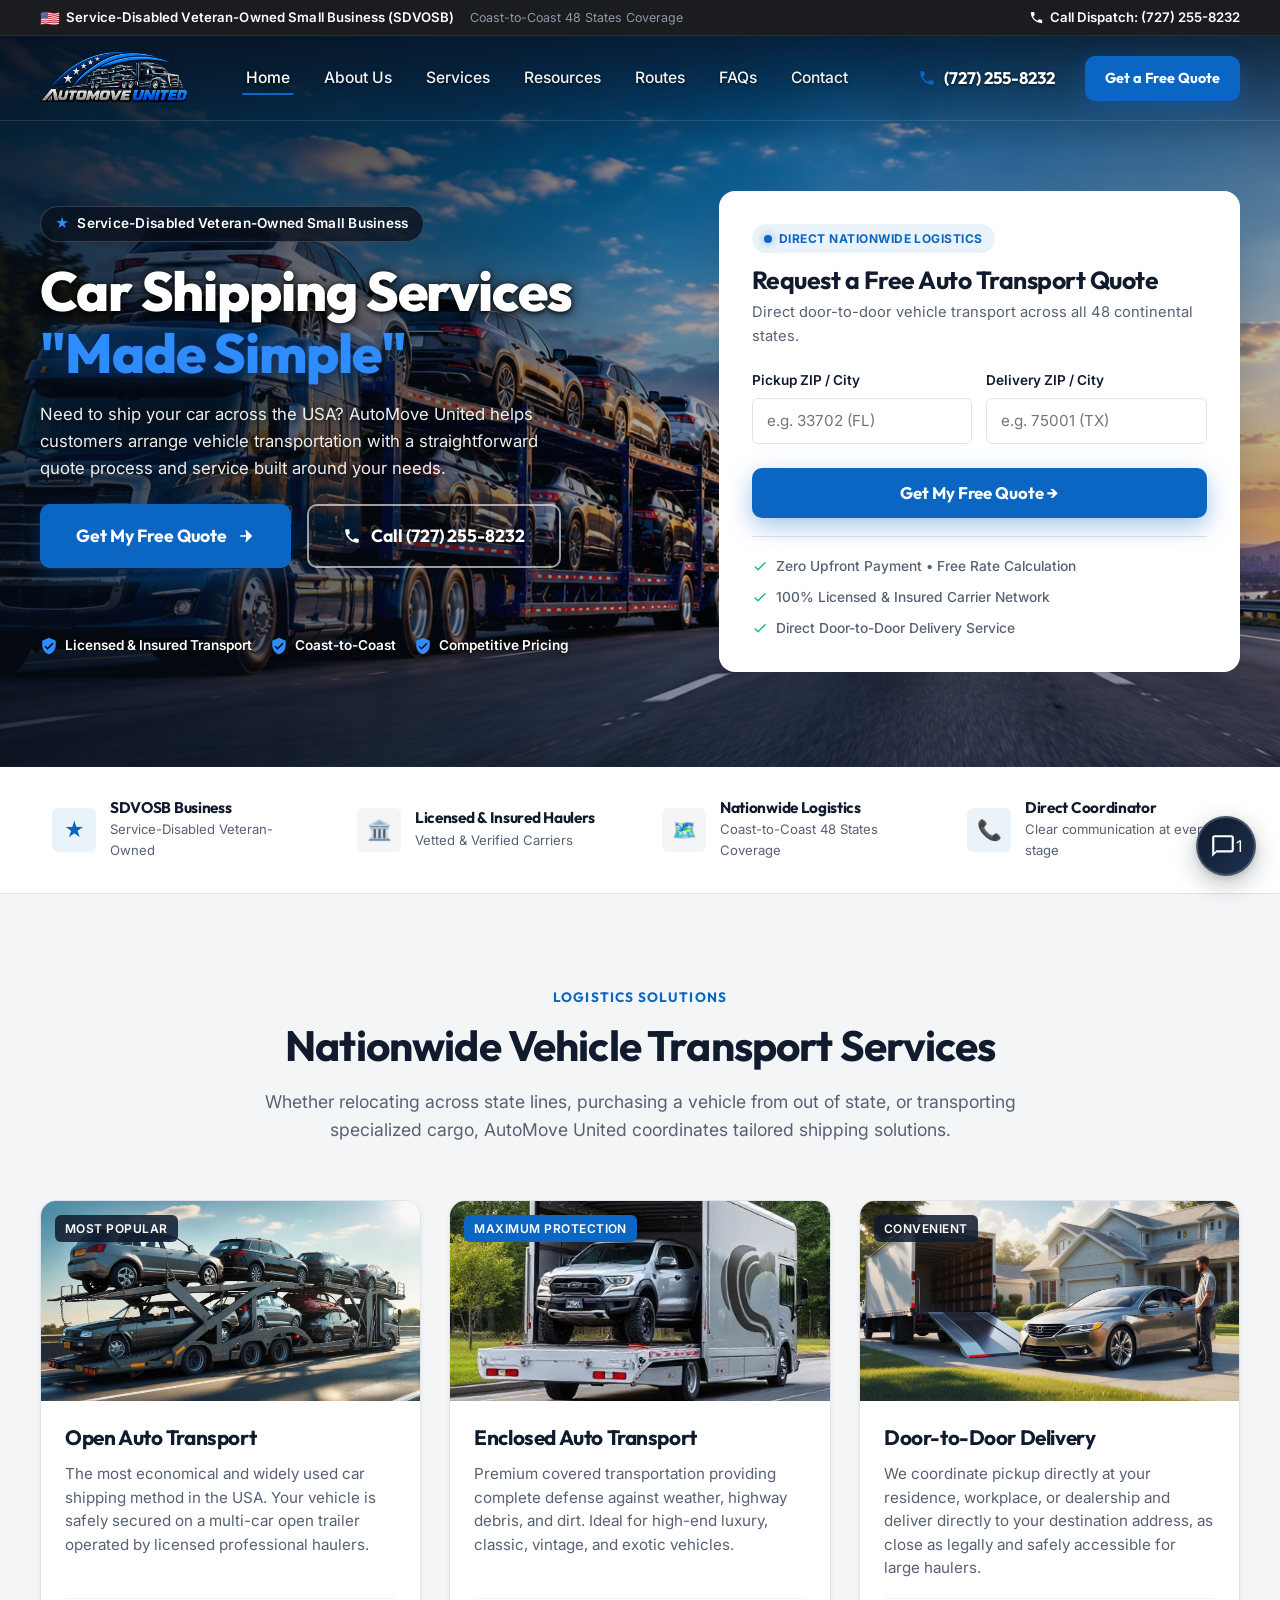
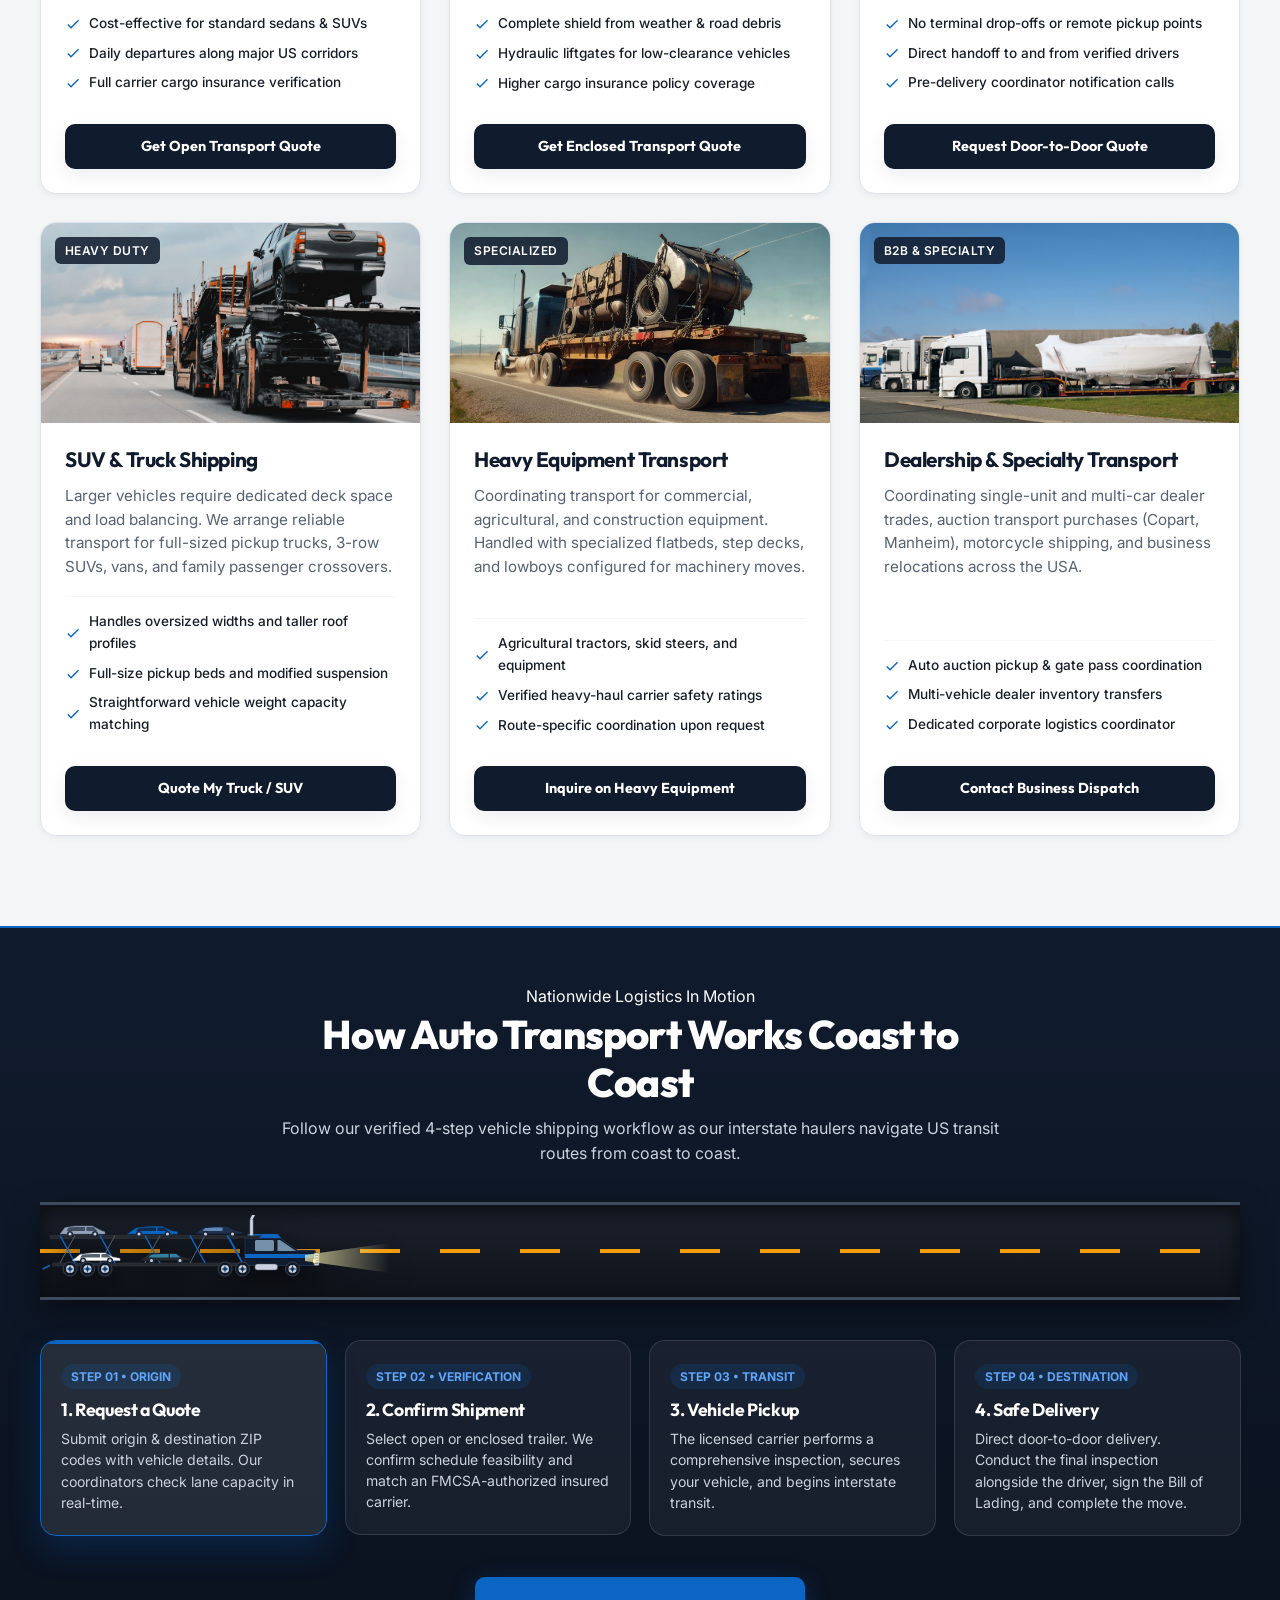
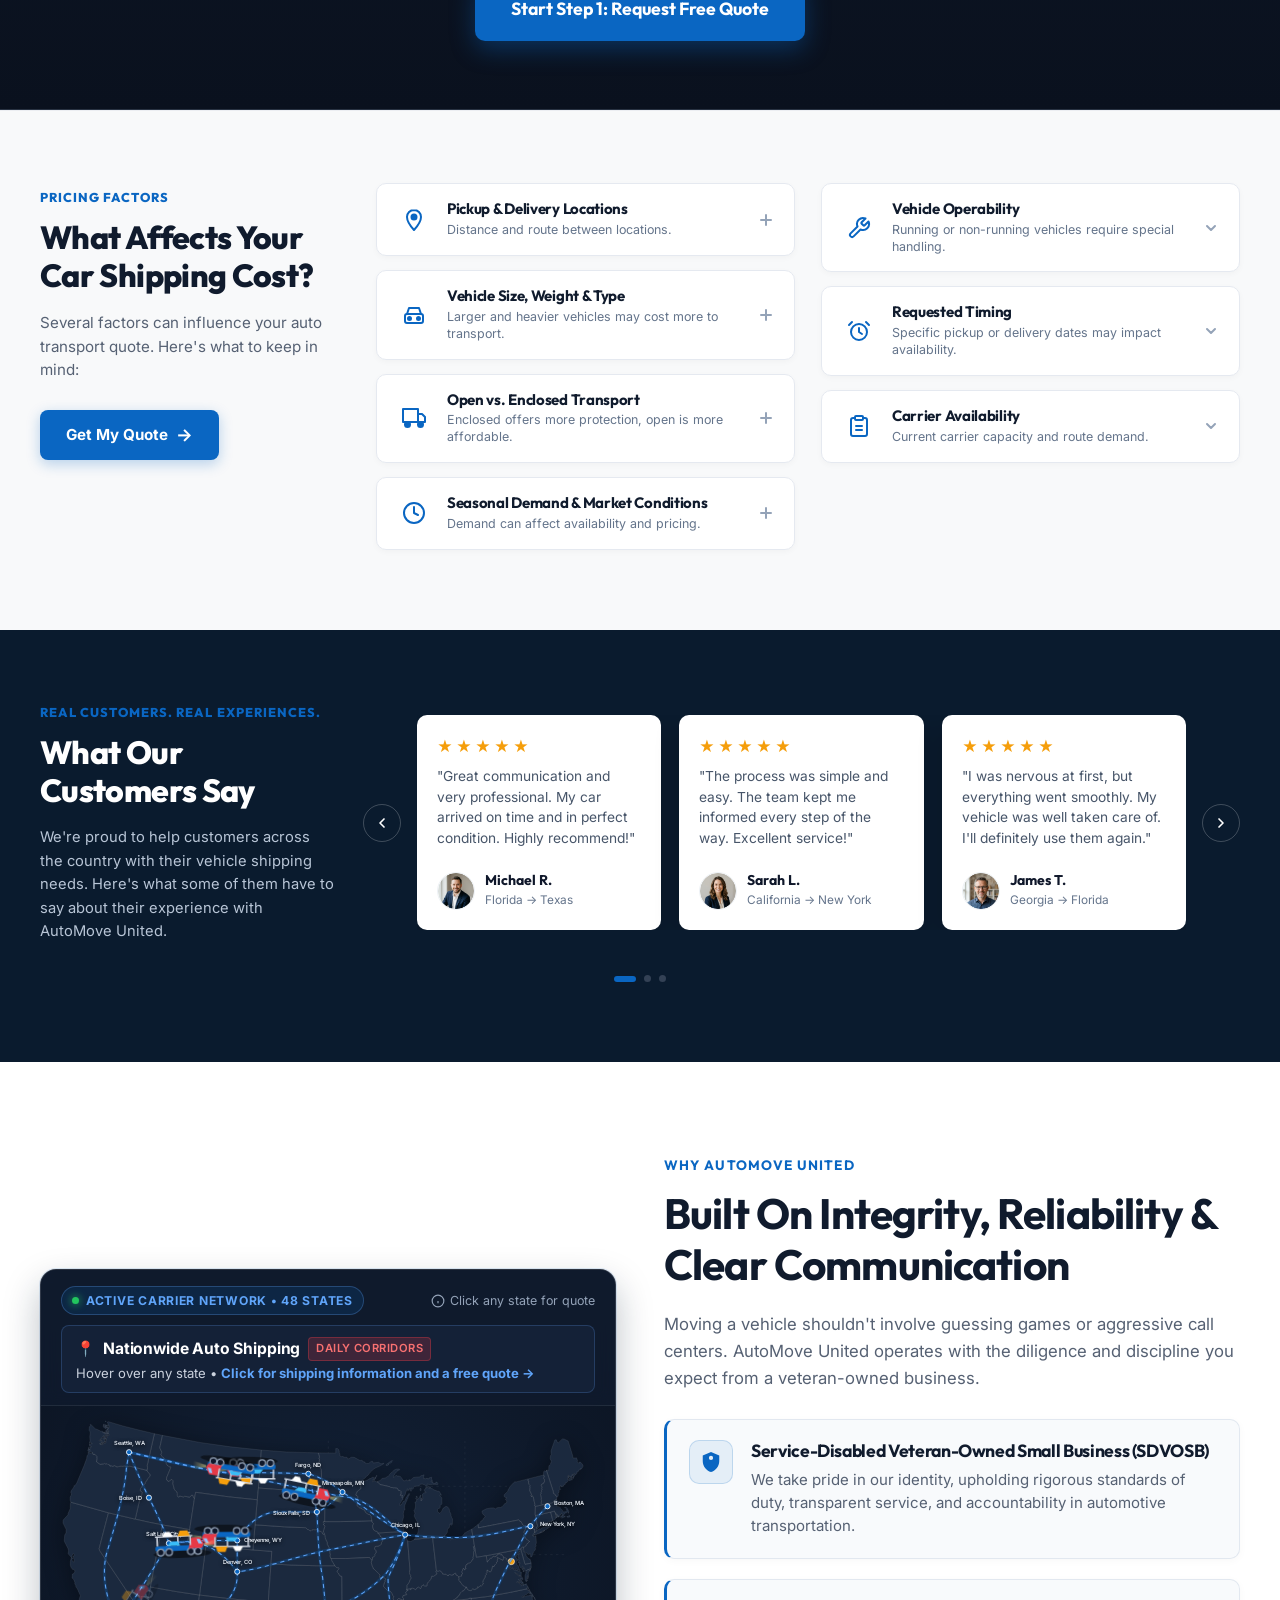
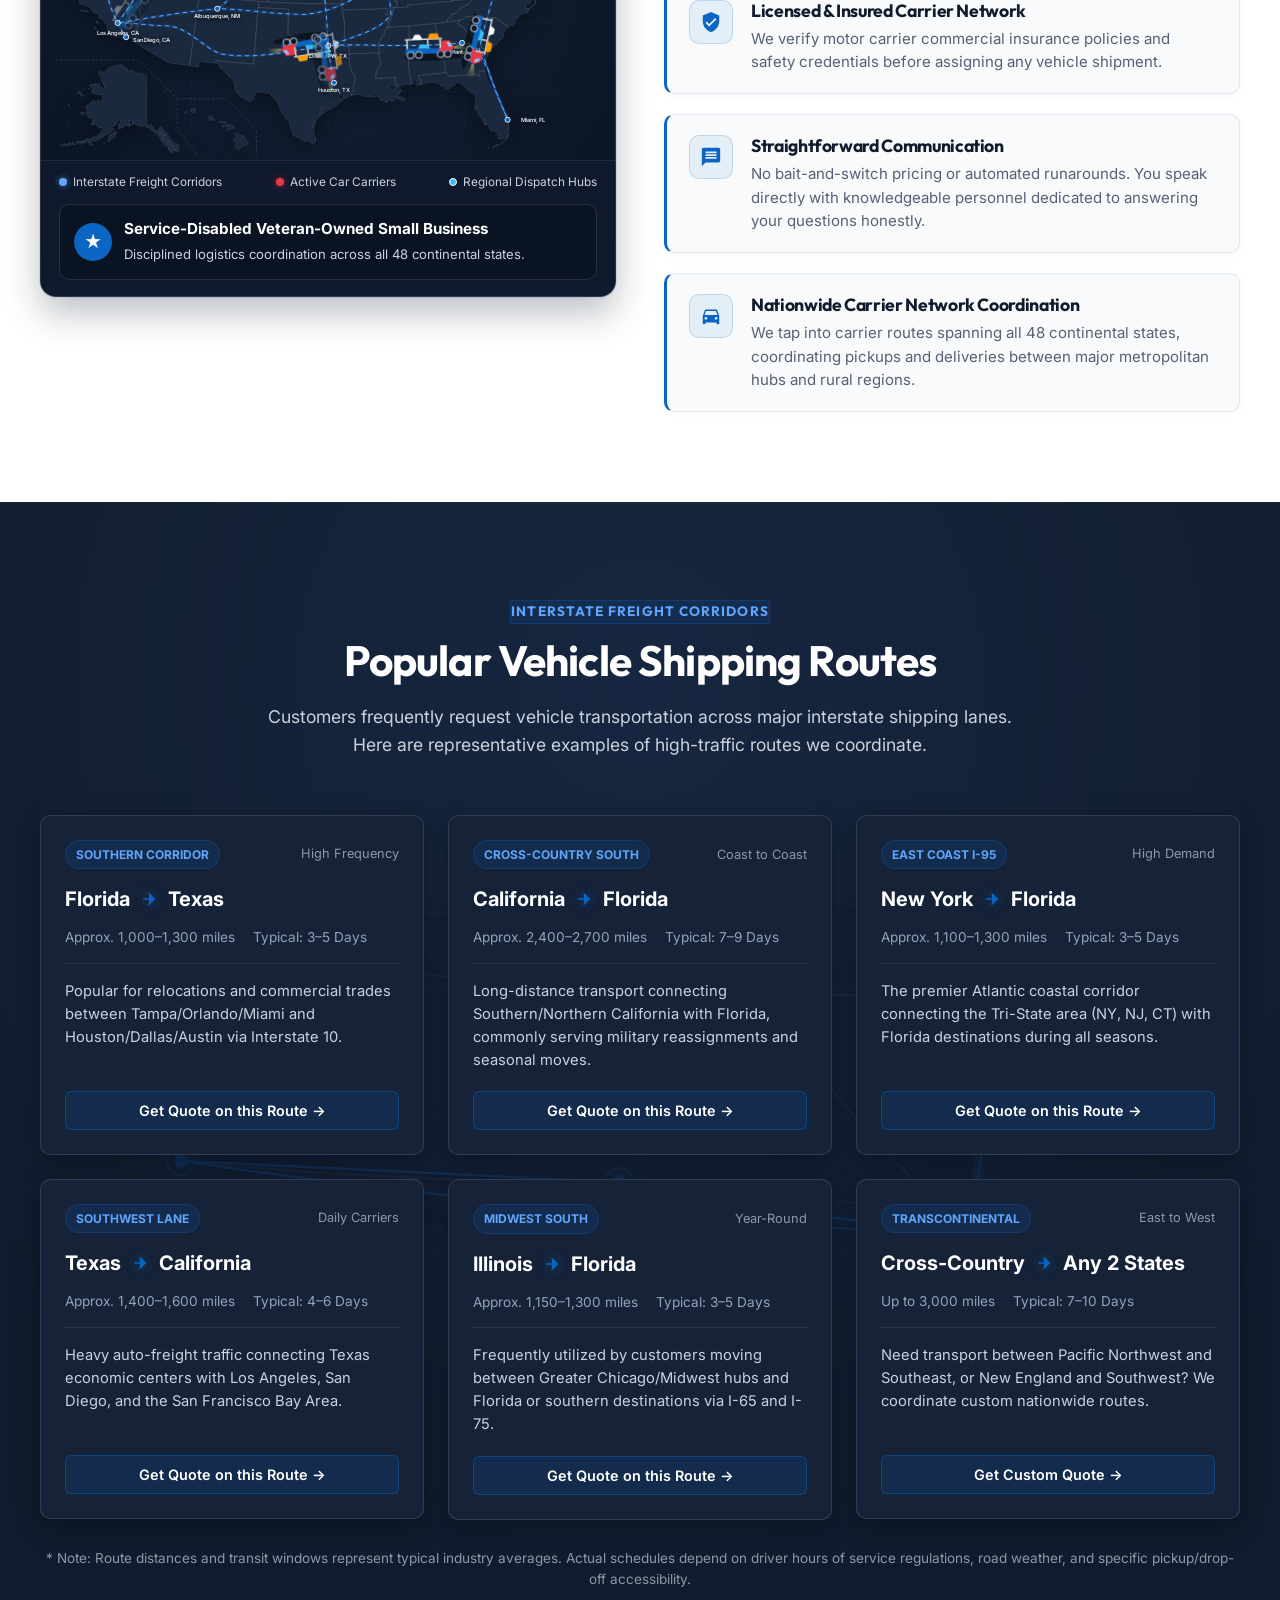
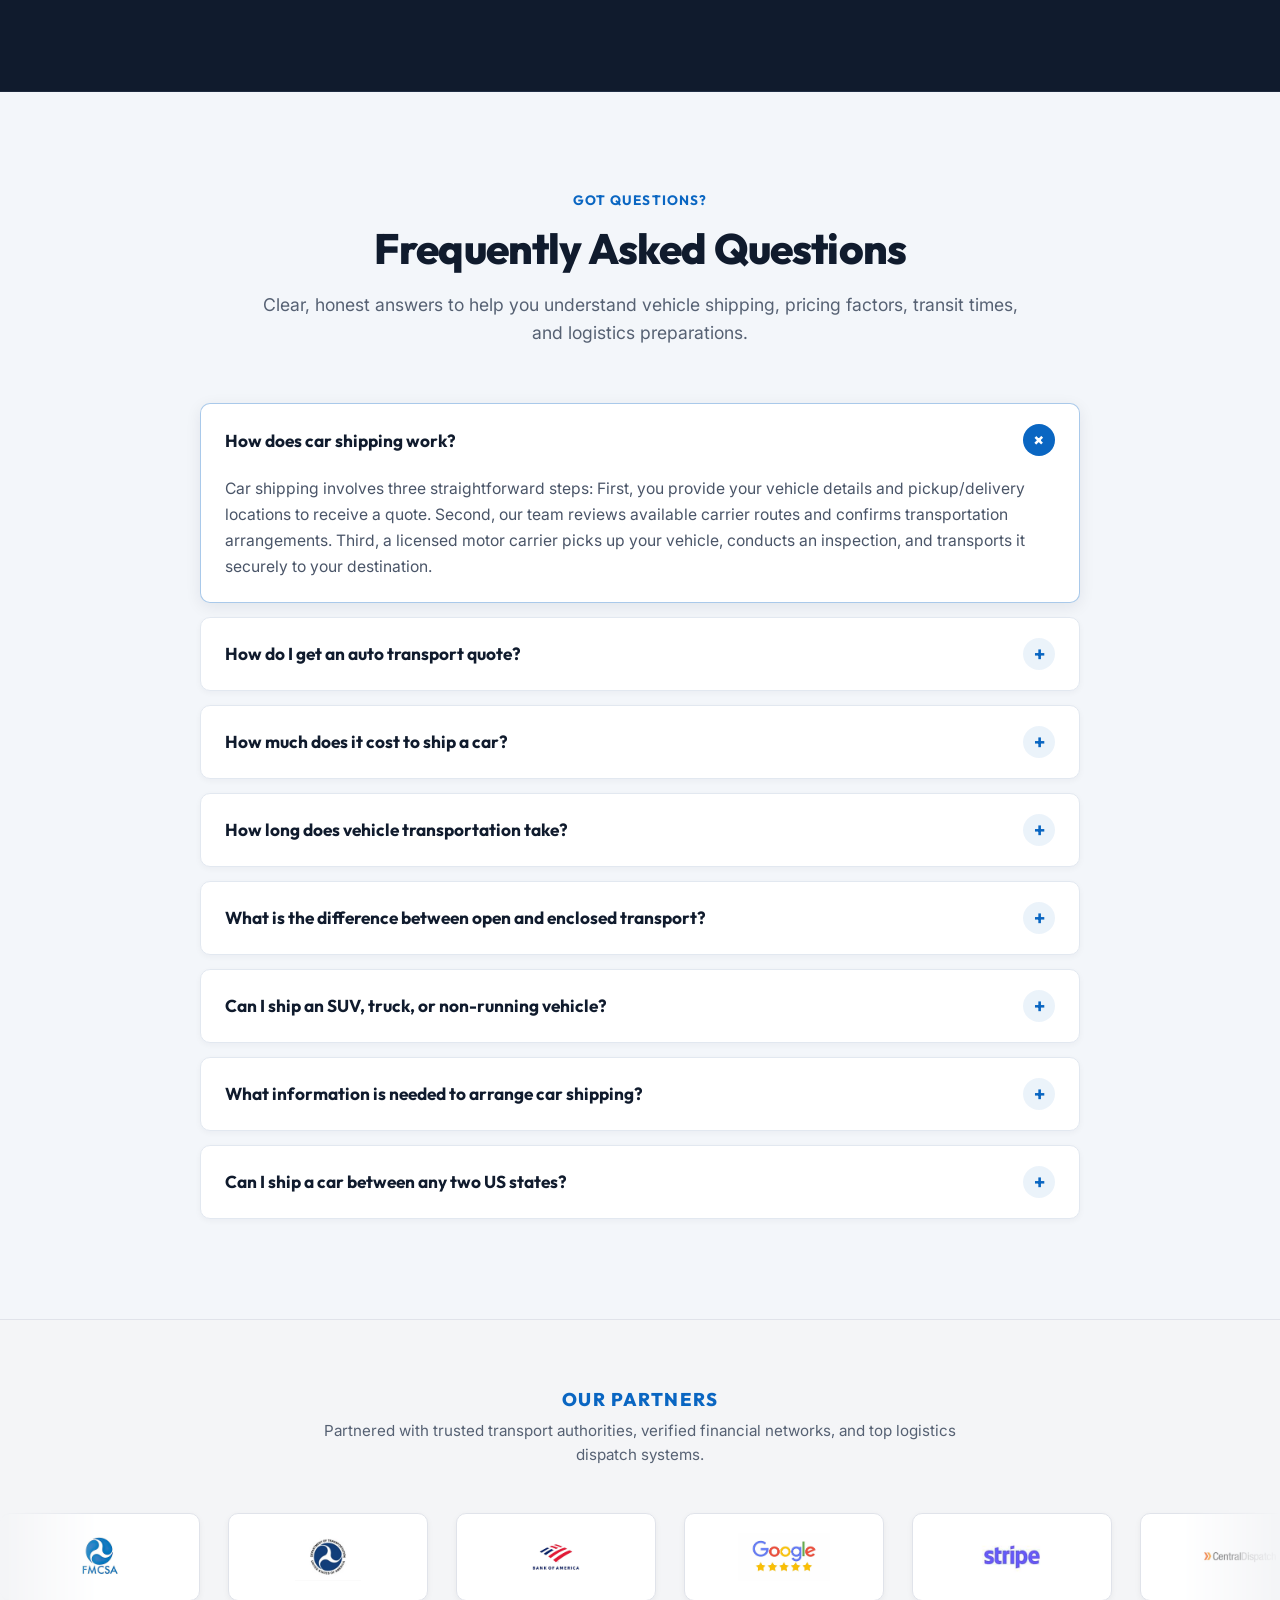
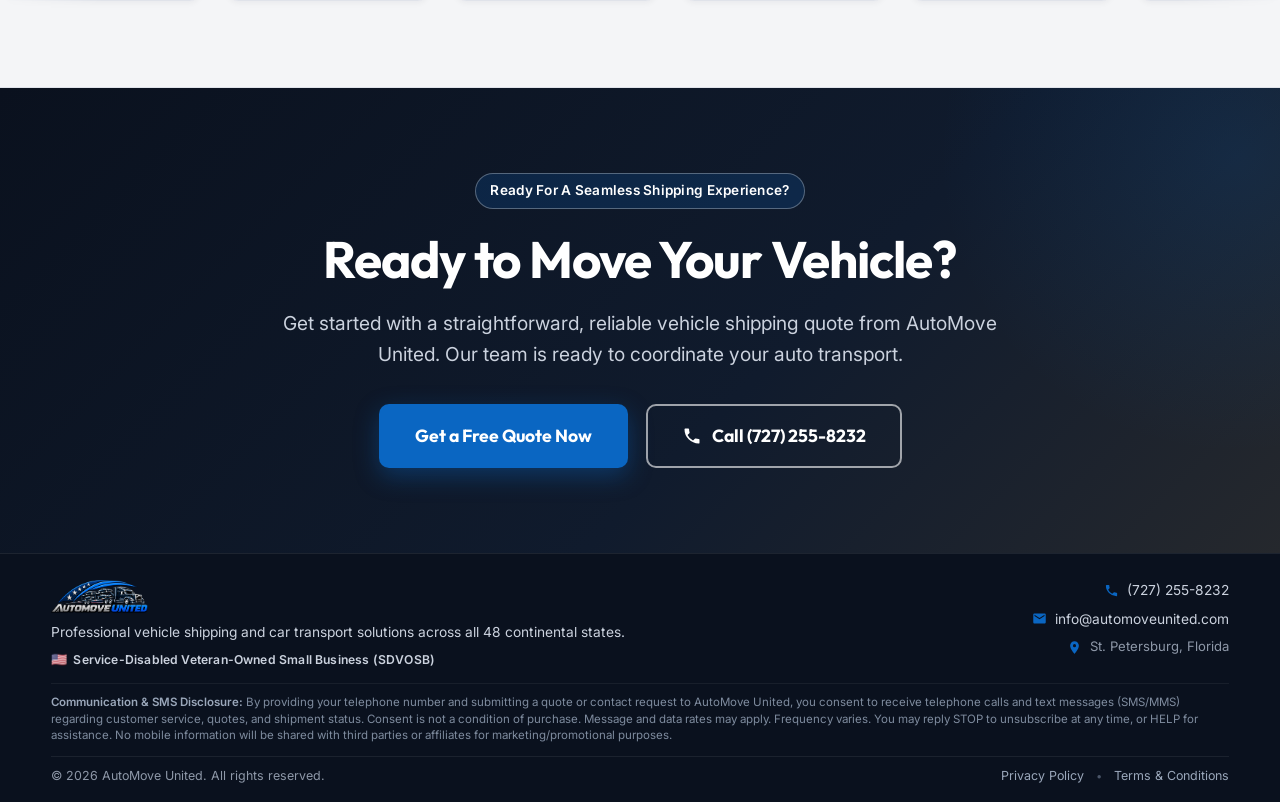
==== commit 6eef9c32: "." ====
--- a/index.html
+++ b/index.html
@@ -30,7 +30,7 @@
   <link href="images/webclip.png" rel="apple-touch-icon">
 
   <!-- Stylesheets -->
-  <link rel="stylesheet" href="css/amu-redesign.css?v=3.4">
+  <link rel="stylesheet" href="css/amu-redesign.css?v=3.5">
 
   <!-- Google Analytics (GA4) -->
   <script async src="https://www.googletagmanager.com/gtag/js?id=G-W89MC73MGH"></script>
@@ -211,7 +211,7 @@
             </svg>
             (727) 255-8232
           </a>
-          <a href="#quote-section" class="amu-btn amu-btn-primary amu-btn-sm amu-btn-glow">Get a Free Quote</a>
+          <a href="#quote-modal" class="amu-btn amu-btn-primary amu-btn-sm amu-btn-glow" data-open-quote-modal>Get a Free Quote</a>
           <!-- Mobile Quick-Call Tap Action (Mobile Header) -->
           <a href="tel:7272558232" class="amu-nav-phone-mobile" aria-label="Call Dispatch (727) 255-8232">
             <svg width="20" height="20" viewBox="0 0 24 24" fill="currentColor" aria-hidden="true">
@@ -259,7 +259,7 @@
         </svg>
         Call Dispatch: (727) 255-8232
       </a>
-      <a href="#quote-section" class="amu-btn amu-btn-primary amu-btn-full amu-btn-glow">Get a Free Quote</a>
+      <a href="#quote-modal" class="amu-btn amu-btn-primary amu-btn-full amu-btn-glow" data-open-quote-modal>Get a Free Quote</a>
       <p style="font-size:0.75rem; color:#8E98A8; text-align:center; margin-top:8px; margin-bottom:0;">
         🇺🇸 Service-Disabled Veteran-Owned Small Business
       </p>
@@ -293,7 +293,7 @@
             </p>
 
             <div class="amu-hero-cta-group">
-              <a href="#quote-form-card" class="amu-btn amu-btn-primary amu-btn-lg amu-btn-glow">
+              <a href="#quote-modal" class="amu-btn amu-btn-primary amu-btn-lg amu-btn-glow" data-open-quote-modal>
                 Get My Free Quote
                 <svg width="18" height="18" viewBox="0 0 24 24" fill="currentColor">
                   <path d="M5 12h14M12 5l7 7-7 7" stroke="currentColor" stroke-width="2" stroke-linecap="round"
@@ -334,215 +334,62 @@
             </div>
           </div>
 
-          <!-- Hero Quote Form Column -->
-          <div class="amu-hero-form-card" id="quote-form-card">
+          <!-- Hero Quote Starter Card Column -->
+          <div class="amu-hero-starter-card" id="hero-quote-starter-card">
             <div class="amu-hero-form-header">
+              <div class="amu-starter-badge">
+                <span class="amu-starter-dot" aria-hidden="true"></span>
+                <span>Direct Nationwide Logistics</span>
+              </div>
               <h2 class="amu-hero-form-title">Request a Free Auto Transport Quote</h2>
-              <p class="amu-hero-form-subtitle">Complete vehicle &amp; route details below for real-time coordinator
-                review.</p>
-            </div>
-
-            <!-- Form Multi-Step Progress Tracker -->
-            <div class="amu-form-progress" aria-hidden="true">
-              <div class="amu-progress-step active" data-step-indicator="1">
-                <span class="amu-step-num">1</span>
-                <span>Route &amp; Trailer</span>
-              </div>
-              <div class="amu-progress-step" data-step-indicator="2">
-                <span class="amu-step-num">2</span>
-                <span>Vehicle Details</span>
-              </div>
-              <div class="amu-progress-step" data-step-indicator="3">
-                <span class="amu-step-num">3</span>
-                <span>Contact &amp; Submit</span>
-              </div>
-            </div>
-
-            <form id="amu-hero-quote-form" method="post" novalidate>
-              <!-- Anti-Spam Honeypot Field -->
-              <div class="amu-hp" aria-hidden="true">
-                <label for="amu-hp-website">Leave blank</label>
-                <input type="text" id="amu-hp-website" class="amu-hp-input" name="amu_website_field" tabindex="-1"
-                  autocomplete="off">
-              </div>
-
-              <!-- STEP 1: ROUTE & TRAILER TYPE -->
-              <div class="amu-form-step active" data-step="1">
-                <div class="amu-form-grid">
-                  <div class="amu-form-group">
-                    <label class="amu-form-label" for="hero-pick-zip">
-                      Pickup ZIP Code <span class="req">*</span>
-                    </label>
-                    <input type="text" id="hero-pick-zip" name="Pick-Up-ZIP-Code" class="amu-form-control"
-                      placeholder="e.g. 33702 (FL)" maxlength="10" inputmode="numeric" pattern="[0-9]*"
-                      autocomplete="postal-code" required>
-                  </div>
-                  <div class="amu-form-group">
-                    <label class="amu-form-label" for="hero-drop-zip">
-                      Delivery ZIP Code <span class="req">*</span>
-                    </label>
-                    <input type="text" id="hero-drop-zip" name="Drop-Off-Zip-Code" class="amu-form-control"
-                      placeholder="e.g. 75001 (TX)" maxlength="10" inputmode="numeric" pattern="[0-9]*"
-                      autocomplete="postal-code" required>
-                  </div>
-                </div>
-
+              <p class="amu-hero-form-subtitle">Direct door-to-door vehicle transport across all 48 continental states.</p>
+            </div>
+
+            <div class="amu-starter-form-preview">
+              <div class="amu-form-grid">
                 <div class="amu-form-group">
-                  <label class="amu-form-label">
-                    Trailer Type <span class="req">*</span>
+                  <label class="amu-form-label" for="starter-pick-zip">
+                    Pickup ZIP / City
                   </label>
-                  <div class="amu-radio-pills">
-                    <label class="amu-radio-pill">
-                      <input type="radio" name="Trailer-Type" value="Open" checked>
-                      <span class="amu-radio-pill-box">
-                        <span>🚛 Open Carrier (Standard)</span>
-                      </span>
-                    </label>
-                    <label class="amu-radio-pill">
-                      <input type="radio" name="Trailer-Type" value="Enclosed">
-                      <span class="amu-radio-pill-box">
-                        <span>🛡️ Enclosed Carrier (Protected)</span>
-                      </span>
-                    </label>
-                  </div>
-                </div>
-
+                  <input type="text" id="starter-pick-zip" class="amu-form-control"
+                    placeholder="e.g. 33702 (FL)" maxlength="20" autocomplete="postal-code">
+                </div>
                 <div class="amu-form-group">
-                  <label class="amu-form-label" for="hero-date">
-                    Desired Pickup Date (Optional)
+                  <label class="amu-form-label" for="starter-drop-zip">
+                    Delivery ZIP / City
                   </label>
-                  <input type="date" id="hero-date" name="Preferred Vehicle Delivery Date" class="amu-form-control">
-                </div>
-
-                <div class="amu-form-nav">
-                  <button type="button" class="amu-btn amu-btn-primary amu-btn-full amu-next-step-1">
-                    Next: Vehicle Information &rarr;
-                  </button>
-                </div>
-              </div>
-
-              <!-- STEP 2: VEHICLE DETAILS -->
-              <div class="amu-form-step" data-step="2">
-                <div class="amu-form-grid">
-                  <div class="amu-form-group">
-                    <label class="amu-form-label" for="hero-vehicle-year">
-                      Vehicle Year <span class="req">*</span>
-                    </label>
-                    <select id="hero-vehicle-year" name="Vehicle Make (Year)" class="amu-form-control amu-year-select"
-                      required>
-                      <option value="">Select Year</option>
-                    </select>
-                  </div>
-                  <div class="amu-form-group">
-                    <label class="amu-form-label" for="hero-vehicle-make">
-                      Vehicle Make <span class="req">*</span>
-                    </label>
-                    <input type="text" id="hero-vehicle-make" name="Vehicle-Make-Brand" class="amu-form-control"
-                      placeholder="e.g. Ford, Toyota, BMW" autocomplete="off" required>
-                  </div>
-                </div>
-
-                <div class="amu-form-grid">
-                  <div class="amu-form-group">
-                    <label class="amu-form-label" for="hero-vehicle-model">
-                      Vehicle Model <span class="req">*</span>
-                    </label>
-                    <input type="text" id="hero-vehicle-model" name="Vehicle-Model" class="amu-form-control"
-                      placeholder="e.g. F-150, Camry, X5" autocomplete="off" required>
-                  </div>
-                  <div class="amu-form-group">
-                    <label class="amu-form-label">
-                      Condition (Operable?) <span class="req">*</span>
-                    </label>
-                    <div class="amu-radio-pills">
-                      <label class="amu-radio-pill">
-                        <input type="radio" name="Operable" value="Yes" checked>
-                        <span class="amu-radio-pill-box">✓ Running</span>
-                      </label>
-                      <label class="amu-radio-pill">
-                        <input type="radio" name="Operable" value="No">
-                        <span class="amu-radio-pill-box">✕ Inoperable</span>
-                      </label>
-                    </div>
-                  </div>
-                </div>
-
-                <div class="amu-form-group">
-                  <label class="amu-form-label" for="hero-priority">
-                    Delivery Priority
-                  </label>
-                  <select id="hero-priority" name="Delivery-Priority" class="amu-form-control">
-                    <option value="Standard">Standard Schedule (Most Economical)</option>
-                    <option value="High">High Priority / Expedited</option>
-                    <option value="Flexible">Flexible Window</option>
-                  </select>
-                </div>
-
-                <div class="amu-form-nav">
-                  <button type="button" class="amu-btn amu-btn-outline-dark amu-prev-step-2">&larr; Back</button>
-                  <button type="button" class="amu-btn amu-btn-primary amu-next-step-2">Next: Contact Details
-                    &rarr;</button>
-                </div>
-              </div>
-
-              <!-- STEP 3: CONTACT & SUBMIT -->
-              <div class="amu-form-step" data-step="3">
-                <div class="amu-form-group">
-                  <label class="amu-form-label" for="hero-name">
-                    Full Name <span class="req">*</span>
-                  </label>
-                  <input type="text" id="hero-name" name="Full-Name-rq" class="amu-form-control"
-                    placeholder="Your full name" autocomplete="name" required>
-                </div>
-
-                <div class="amu-form-grid">
-                  <div class="amu-form-group">
-                    <label class="amu-form-label" for="hero-email">
-                      Email Address <span class="req">*</span>
-                    </label>
-                    <input type="email" id="hero-email" name="Email-rq" class="amu-form-control"
-                      placeholder="name@example.com" autocomplete="email" required>
-                  </div>
-                  <div class="amu-form-group">
-                    <label class="amu-form-label" for="hero-phone">
-                      Phone Number <span class="req">*</span>
-                    </label>
-                    <input type="tel" id="hero-phone" name="Phone-rq" class="amu-form-control"
-                      placeholder="(555) 000-0000" autocomplete="tel" inputmode="tel" required>
-                  </div>
-                </div>
-
-                <div class="amu-form-group">
-                  <label class="amu-form-label" for="hero-notes">
-                    Additional Shipment Notes (Optional)
-                  </label>
-                  <textarea id="hero-notes" name="Additional-Requests" class="amu-form-control" rows="2"
-                    placeholder="Lift kit, low clearance, pickup date notes, etc."></textarea>
-                </div>
-
-                <div class="amu-form-group">
-                  <label class="amu-checkbox-label" for="hero-sms-consent">
-                    <input type="checkbox" id="hero-sms-consent" name="sms_consent" required checked>
-                    <span>
-                      By checking this box, you agree to receive text messages about customer care &amp; delivery
-                      notifications from AutoMove United. Reply STOP to opt out, HELP for help. Message &amp; data rates
-                      may apply. Frequency varies. See our <a href="privacy-policy.html">Privacy Policy</a> and <a
-                        href="terms-and-conditions.html">Terms &amp; Conditions</a>.
-                    </span>
-                  </label>
-                </div>
-
-                <div class="amu-form-nav">
-                  <button type="button" class="amu-btn amu-btn-outline-dark amu-prev-step-3">&larr; Back</button>
-                  <button type="submit" class="amu-btn amu-btn-primary amu-submit-quote-btn">
-                    Submit Quote Request
-                  </button>
-                </div>
-              </div>
-
-              <!-- Real-time Submission Feedback Box -->
-              <div class="amu-form-status" role="alert" aria-live="polite"></div>
-            </form>
+                  <input type="text" id="starter-drop-zip" class="amu-form-control"
+                    placeholder="e.g. 75001 (TX)" maxlength="20" autocomplete="postal-code">
+                </div>
+              </div>
+
+              <div class="amu-form-group" style="margin-top: 10px; margin-bottom: 6px;">
+                <button type="button" class="amu-btn amu-btn-primary amu-btn-full amu-btn-glow" id="amu-hero-starter-btn" data-open-quote-modal style="height: 50px; font-size: 1.05rem;">
+                  Get My Free Quote &rarr;
+                </button>
+              </div>
+
+              <div class="amu-starter-perks">
+                <div class="amu-starter-perk">
+                  <svg width="16" height="16" viewBox="0 0 24 24" fill="currentColor" aria-hidden="true">
+                    <path d="M9 16.17L4.83 12l-1.42 1.41L9 19 21 7l-1.41-1.41z" />
+                  </svg>
+                  <span>Zero Upfront Payment &bull; Free Rate Calculation</span>
+                </div>
+                <div class="amu-starter-perk">
+                  <svg width="16" height="16" viewBox="0 0 24 24" fill="currentColor" aria-hidden="true">
+                    <path d="M9 16.17L4.83 12l-1.42 1.41L9 19 21 7l-1.41-1.41z" />
+                  </svg>
+                  <span>100% Licensed &amp; Insured Carrier Network</span>
+                </div>
+                <div class="amu-starter-perk">
+                  <svg width="16" height="16" viewBox="0 0 24 24" fill="currentColor" aria-hidden="true">
+                    <path d="M9 16.17L4.83 12l-1.42 1.41L9 19 21 7l-1.41-1.41z" />
+                  </svg>
+                  <span>Direct Door-to-Door Delivery Service</span>
+                </div>
+              </div>
+            </div>
           </div>
 
         </div>
@@ -623,8 +470,7 @@
                   </svg> Full carrier cargo insurance verification</li>
               </ul>
               <div class="amu-service-footer">
-                <a href="request-quote.html" class="amu-btn amu-btn-navy amu-btn-sm amu-btn-full">Get Open Transport
-                  Quote</a>
+                <a href="#quote-modal" class="amu-btn amu-btn-navy amu-btn-sm amu-btn-full" data-open-quote-modal data-trailer="Open" data-quote-title="Get an Open Transport Quote">Get Open Transport Quote</a>
               </div>
             </div>
           </article>
@@ -654,8 +500,7 @@
                   </svg> Higher cargo insurance policy coverage</li>
               </ul>
               <div class="amu-service-footer">
-                <a href="request-quote.html" class="amu-btn amu-btn-navy amu-btn-sm amu-btn-full">Get Enclosed Transport
-                  Quote</a>
+                <a href="#quote-modal" class="amu-btn amu-btn-navy amu-btn-sm amu-btn-full" data-open-quote-modal data-trailer="Enclosed" data-quote-title="Get an Enclosed Transport Quote">Get Enclosed Transport Quote</a>
               </div>
             </div>
           </article>
@@ -685,8 +530,7 @@
                   </svg> Pre-delivery coordinator notification calls</li>
               </ul>
               <div class="amu-service-footer">
-                <a href="request-quote.html" class="amu-btn amu-btn-navy amu-btn-sm amu-btn-full">Request Door-to-Door
-                  Quote</a>
+                <a href="#quote-modal" class="amu-btn amu-btn-navy amu-btn-sm amu-btn-full" data-open-quote-modal data-quote-title="Request Door-to-Door Transport Quote">Request Door-to-Door Quote</a>
               </div>
             </div>
           </article>
@@ -716,8 +560,7 @@
                   </svg> Straightforward vehicle weight capacity matching</li>
               </ul>
               <div class="amu-service-footer">
-                <a href="request-quote.html" class="amu-btn amu-btn-navy amu-btn-sm amu-btn-full">Quote My Truck /
-                  SUV</a>
+                <a href="#quote-modal" class="amu-btn amu-btn-navy amu-btn-sm amu-btn-full" data-open-quote-modal data-quote-title="Quote My Truck / SUV Transport">Quote My Truck / SUV</a>
               </div>
             </div>
           </article>
@@ -747,8 +590,7 @@
                   </svg> Route-specific coordination upon request</li>
               </ul>
               <div class="amu-service-footer">
-                <a href="request-quote.html" class="amu-btn amu-btn-navy amu-btn-sm amu-btn-full">Inquire on Heavy
-                  Equipment</a>
+                <a href="#quote-modal" class="amu-btn amu-btn-navy amu-btn-sm amu-btn-full" data-open-quote-modal data-quote-title="Inquire on Heavy Equipment Transport">Inquire on Heavy Equipment</a>
               </div>
             </div>
           </article>
@@ -1011,8 +853,7 @@
         </div>
 
         <div style="text-align: center; margin-top: 42px;" class="amu-reveal">
-          <a href="#quote-section" class="amu-btn amu-btn-primary amu-btn-lg amu-btn-glow">Start Step 1: Request Free
-            Quote</a>
+          <a href="#quote-modal" class="amu-btn amu-btn-primary amu-btn-lg amu-btn-glow" data-open-quote-modal>Start Step 1: Request Free Quote</a>
         </div>
       </div>
     </section>
@@ -1028,7 +869,7 @@
             <p class="amu-pricing-desc">
               Several factors can influence your auto transport quote. Here's what to keep in mind:
             </p>
-            <a href="#quote-form-card" class="amu-factor-cta-btn">
+            <a href="#quote-modal" class="amu-factor-cta-btn" data-open-quote-modal>
               Get My Quote <span class="amu-factor-arrow" aria-hidden="true">&rarr;</span>
             </a>
           </div>
@@ -1387,7 +1228,7 @@
               </div>
 
               <!-- Dynamic State Hover / Selection Callout Banner -->
-              <a href="#quote-section" class="amu-map-callout" id="amu-map-callout" aria-live="polite" style="text-decoration:none; display:block;">
+              <a href="#quote-modal" class="amu-map-callout" id="amu-map-callout" data-open-quote-modal aria-live="polite" style="text-decoration:none; display:block;">
                 <div class="amu-map-callout-primary">
                   <span class="amu-map-pin-icon" aria-hidden="true">📍</span>
                   <span class="amu-map-state-name" id="amu-map-state-name">Nationwide Auto Shipping</span>
@@ -1908,7 +1749,7 @@
                 <span class="amu-legend-item"><span class="amu-legend-dot amu-legend-hub"></span> Regional Dispatch Hubs</span>
               </div>
               
-              <a href="#quote-section" class="amu-why-float-card" style="text-decoration:none;">
+              <a href="#quote-modal" class="amu-why-float-card" data-open-quote-modal style="text-decoration:none;">
                 <div class="amu-float-icon">★</div>
                 <div>
                   <strong style="display:block; font-size:0.95rem; color:#FFFFFF;">Service-Disabled Veteran-Owned Small Business</strong>
@@ -2469,9 +2310,7 @@
             to coordinate your auto transport.
           </p>
           <div class="amu-final-cta-actions">
-            <a href="#quote-section" class="amu-btn amu-btn-primary amu-btn-lg amu-btn-glow">
-              Get a Free Quote Now
-            </a>
+            <a href="#quote-modal" class="amu-btn amu-btn-primary amu-btn-lg amu-btn-glow" data-open-quote-modal>Get a Free Quote Now</a>
             <a href="tel:7272558232" class="amu-btn amu-btn-outline amu-btn-lg">
               <svg width="20" height="20" viewBox="0 0 24 24" fill="currentColor">
                 <path
@@ -2644,8 +2483,232 @@
     </button>
   </div>
 
-  <!-- Scripts -->
-  <script src="js/amu-main.js?v=3.1"></script>
+  <!-- ==========================================================================
+       AutoMove United — One Reusable Dynamic "Get a Quote" Popup Modal
+       ========================================================================== -->
+  <div class="amu-modal" id="amu-quote-modal" aria-hidden="true" role="dialog" aria-modal="true"
+    aria-labelledby="amu-modal-quote-title">
+    <div class="amu-modal-backdrop" id="amu-modal-backdrop"></div>
+    <div class="amu-modal-dialog">
+      <button type="button" class="amu-modal-close" id="amu-modal-close" aria-label="Close quote modal">&times;</button>
+      <div class="amu-modal-content">
+        <div class="amu-modal-header">
+          <span class="amu-modal-eyebrow" id="amu-modal-eyebrow">FAST &bull; FREE &bull; NO OBLIGATION</span>
+          <h2 class="amu-modal-title" id="amu-modal-quote-title">Get a Free Quote</h2>
+          <p class="amu-modal-subtitle" id="amu-modal-quote-sub">Complete vehicle &amp; route details below for real-time coordinator review.</p>
+        </div>
+
+        <!-- Dynamic State Context Chip / Badge -->
+        <div class="amu-modal-state-badge" id="amu-modal-state-badge" style="display:none;">
+          <span>📍 Selected State: <strong id="amu-modal-state-name">New York</strong> (Pre-filled as Pickup location)</span>
+          <button type="button" class="amu-modal-state-clear" id="amu-modal-state-clear" aria-label="Clear selected state" title="Clear selected state">&times;</button>
+        </div>
+
+        <!-- Form Multi-Step Progress Tracker -->
+        <div class="amu-form-progress" aria-hidden="true">
+          <div class="amu-progress-step active" data-step-indicator="1">
+            <span class="amu-step-num">1</span>
+            <span>Route &amp; Trailer</span>
+          </div>
+          <div class="amu-progress-step" data-step-indicator="2">
+            <span class="amu-step-num">2</span>
+            <span>Vehicle Details</span>
+          </div>
+          <div class="amu-progress-step" data-step-indicator="3">
+            <span class="amu-step-num">3</span>
+            <span>Contact &amp; Submit</span>
+          </div>
+        </div>
+
+        <form id="amu-hero-quote-form" method="post" novalidate>
+              <!-- Anti-Spam Honeypot Field -->
+              <div class="amu-hp" aria-hidden="true">
+                <label for="amu-hp-website">Leave blank</label>
+                <input type="text" id="amu-hp-website" class="amu-hp-input" name="amu_website_field" tabindex="-1"
+                  autocomplete="off">
+              </div>
+
+              <!-- STEP 1: ROUTE & TRAILER TYPE -->
+              <div class="amu-form-step active" data-step="1">
+                <div class="amu-form-grid">
+                  <div class="amu-form-group">
+                    <label class="amu-form-label" for="hero-pick-zip">
+                      Pickup ZIP Code <span class="req">*</span>
+                    </label>
+                    <input type="text" id="hero-pick-zip" name="Pick-Up-ZIP-Code" class="amu-form-control"
+                      placeholder="e.g. 33702 (FL)" maxlength="10" inputmode="numeric" pattern="[0-9]*"
+                      autocomplete="postal-code" required>
+                  </div>
+                  <div class="amu-form-group">
+                    <label class="amu-form-label" for="hero-drop-zip">
+                      Delivery ZIP Code <span class="req">*</span>
+                    </label>
+                    <input type="text" id="hero-drop-zip" name="Drop-Off-Zip-Code" class="amu-form-control"
+                      placeholder="e.g. 75001 (TX)" maxlength="10" inputmode="numeric" pattern="[0-9]*"
+                      autocomplete="postal-code" required>
+                  </div>
+                </div>
+
+                <div class="amu-form-group">
+                  <label class="amu-form-label">
+                    Trailer Type <span class="req">*</span>
+                  </label>
+                  <div class="amu-radio-pills">
+                    <label class="amu-radio-pill">
+                      <input type="radio" name="Trailer-Type" value="Open" checked>
+                      <span class="amu-radio-pill-box">
+                        <span>🚛 Open Carrier (Standard)</span>
+                      </span>
+                    </label>
+                    <label class="amu-radio-pill">
+                      <input type="radio" name="Trailer-Type" value="Enclosed">
+                      <span class="amu-radio-pill-box">
+                        <span>🛡️ Enclosed Carrier (Protected)</span>
+                      </span>
+                    </label>
+                  </div>
+                </div>
+
+                <div class="amu-form-group">
+                  <label class="amu-form-label" for="hero-date">
+                    Desired Pickup Date (Optional)
+                  </label>
+                  <input type="date" id="hero-date" name="Preferred Vehicle Delivery Date" class="amu-form-control">
+                </div>
+
+                <div class="amu-form-nav">
+                  <button type="button" class="amu-btn amu-btn-primary amu-btn-full amu-next-step-1">
+                    Next: Vehicle Information &rarr;
+                  </button>
+                </div>
+              </div>
+
+              <!-- STEP 2: VEHICLE DETAILS -->
+              <div class="amu-form-step" data-step="2">
+                <div class="amu-form-grid">
+                  <div class="amu-form-group">
+                    <label class="amu-form-label" for="hero-vehicle-year">
+                      Vehicle Year <span class="req">*</span>
+                    </label>
+                    <select id="hero-vehicle-year" name="Vehicle Make (Year)" class="amu-form-control amu-year-select"
+                      required>
+                      <option value="">Select Year</option>
+                    </select>
+                  </div>
+                  <div class="amu-form-group">
+                    <label class="amu-form-label" for="hero-vehicle-make">
+                      Vehicle Make <span class="req">*</span>
+                    </label>
+                    <input type="text" id="hero-vehicle-make" name="Vehicle-Make-Brand" class="amu-form-control"
+                      placeholder="e.g. Ford, Toyota, BMW" autocomplete="off" required>
+                  </div>
+                </div>
+
+                <div class="amu-form-grid">
+                  <div class="amu-form-group">
+                    <label class="amu-form-label" for="hero-vehicle-model">
+                      Vehicle Model <span class="req">*</span>
+                    </label>
+                    <input type="text" id="hero-vehicle-model" name="Vehicle-Model" class="amu-form-control"
+                      placeholder="e.g. F-150, Camry, X5" autocomplete="off" required>
+                  </div>
+                  <div class="amu-form-group">
+                    <label class="amu-form-label">
+                      Condition (Operable?) <span class="req">*</span>
+                    </label>
+                    <div class="amu-radio-pills">
+                      <label class="amu-radio-pill">
+                        <input type="radio" name="Operable" value="Yes" checked>
+                        <span class="amu-radio-pill-box">✓ Running</span>
+                      </label>
+                      <label class="amu-radio-pill">
+                        <input type="radio" name="Operable" value="No">
+                        <span class="amu-radio-pill-box">✕ Inoperable</span>
+                      </label>
+                    </div>
+                  </div>
+                </div>
+
+                <div class="amu-form-group">
+                  <label class="amu-form-label" for="hero-priority">
+                    Delivery Priority
+                  </label>
+                  <select id="hero-priority" name="Delivery-Priority" class="amu-form-control">
+                    <option value="Standard">Standard Schedule (Most Economical)</option>
+                    <option value="High">High Priority / Expedited</option>
+                    <option value="Flexible">Flexible Window</option>
+                  </select>
+                </div>
+
+                <div class="amu-form-nav">
+                  <button type="button" class="amu-btn amu-btn-outline-dark amu-prev-step-2">&larr; Back</button>
+                  <button type="button" class="amu-btn amu-btn-primary amu-next-step-2">Next: Contact Details
+                    &rarr;</button>
+                </div>
+              </div>
+
+              <!-- STEP 3: CONTACT & SUBMIT -->
+              <div class="amu-form-step" data-step="3">
+                <div class="amu-form-group">
+                  <label class="amu-form-label" for="hero-name">
+                    Full Name <span class="req">*</span>
+                  </label>
+                  <input type="text" id="hero-name" name="Full-Name-rq" class="amu-form-control"
+                    placeholder="Your full name" autocomplete="name" required>
+                </div>
+
+                <div class="amu-form-grid">
+                  <div class="amu-form-group">
+                    <label class="amu-form-label" for="hero-email">
+                      Email Address <span class="req">*</span>
+                    </label>
+                    <input type="email" id="hero-email" name="Email-rq" class="amu-form-control"
+                      placeholder="name@example.com" autocomplete="email" required>
+                  </div>
+                  <div class="amu-form-group">
+                    <label class="amu-form-label" for="hero-phone">
+                      Phone Number <span class="req">*</span>
+                    </label>
+                    <input type="tel" id="hero-phone" name="Phone-rq" class="amu-form-control"
+                      placeholder="(555) 000-0000" autocomplete="tel" inputmode="tel" required>
+                  </div>
+                </div>
+
+                <div class="amu-form-group">
+                  <label class="amu-form-label" for="hero-notes">
+                    Additional Shipment Notes (Optional)
+                  </label>
+                  <textarea id="hero-notes" name="Additional-Requests" class="amu-form-control" rows="2"
+                    placeholder="Lift kit, low clearance, pickup date notes, etc."></textarea>
+                </div>
+
+                <div class="amu-form-group">
+                  <label class="amu-checkbox-label" for="hero-sms-consent">
+                    <input type="checkbox" id="hero-sms-consent" name="sms_consent" required checked>
+                    <span>
+                      By checking this box, you agree to receive text messages about customer care &amp; delivery
+                      notifications from AutoMove United. Reply STOP to opt out, HELP for help. Message &amp; data rates
+                      may apply. Frequency varies. See our <a href="privacy-policy.html">Privacy Policy</a> and <a
+                        href="terms-and-conditions.html">Terms &amp; Conditions</a>.
+                    </span>
+                  </label>
+                </div>
+
+                <div class="amu-form-nav">
+                  <button type="button" class="amu-btn amu-btn-outline-dark amu-prev-step-3">&larr; Back</button>
+                  <button type="submit" class="amu-btn amu-btn-primary amu-submit-quote-btn">
+                    Submit Quote Request
+                  </button>
+                </div>
+              </div>
+
+              <!-- Real-time Submission Feedback Box -->
+              <div class="amu-form-status" role="alert" aria-live="polite"></div>
+            </form>
+      </div>
+    </div>
+  </div>
+  <script src="js/amu-main.js?v=3.5"></script>
 
   <!-- Live Chat (Tawk.to) -->
   <script type="text/javascript">
--- a/css/amu-redesign.css
+++ b/css/amu-redesign.css
@@ -6266,4 +6266,260 @@
     transform: none !important;
     animation: none !important;
   }
-}+}
+
+/* ==========================================================================
+   AutoMove United — Reusable Dynamic Quote Modal & Hero Starter Card
+   ========================================================================== */
+.amu-modal {
+  position: fixed;
+  inset: 0;
+  z-index: 99999;
+  display: flex;
+  align-items: center;
+  justify-content: center;
+  padding: 16px;
+  opacity: 0;
+  visibility: hidden;
+  transition: opacity 0.28s cubic-bezier(0.16, 1, 0.3, 1), visibility 0.28s ease;
+  pointer-events: none;
+}
+
+.amu-modal.is-active {
+  opacity: 1;
+  visibility: visible;
+  pointer-events: auto;
+}
+
+.amu-modal-backdrop {
+  position: absolute;
+  inset: 0;
+  background: rgba(10, 17, 30, 0.78);
+  backdrop-filter: blur(8px);
+  -webkit-backdrop-filter: blur(8px);
+  transition: opacity 0.28s ease;
+}
+
+.amu-modal-dialog {
+  position: relative;
+  z-index: 1;
+  width: 100%;
+  max-width: 620px;
+  max-height: calc(100vh - 36px);
+  max-height: calc(100dvh - 36px);
+  background: var(--amu-white);
+  border-radius: var(--radius-lg);
+  box-shadow: 0 25px 60px rgba(10, 27, 45, 0.38), 0 0 0 1px rgba(255, 255, 255, 0.25);
+  display: flex;
+  flex-direction: column;
+  overflow: hidden;
+  transform: translateY(22px) scale(0.96);
+  transition: transform 0.28s cubic-bezier(0.16, 1, 0.3, 1), opacity 0.28s ease;
+}
+
+.amu-modal.is-active .amu-modal-dialog {
+  transform: translateY(0) scale(1);
+}
+
+.amu-modal-close {
+  position: absolute;
+  top: 14px;
+  right: 14px;
+  z-index: 20;
+  width: 38px;
+  height: 38px;
+  border-radius: 50%;
+  border: 1px solid var(--amu-border);
+  background: var(--amu-white);
+  color: var(--amu-navy);
+  font-size: 24px;
+  line-height: 1;
+  cursor: pointer;
+  display: flex;
+  align-items: center;
+  justify-content: center;
+  transition: all var(--transition-fast);
+  box-shadow: var(--shadow-sm);
+}
+
+.amu-modal-close:hover {
+  background: var(--amu-navy);
+  color: var(--amu-white);
+  border-color: var(--amu-navy);
+  transform: rotate(90deg);
+}
+
+.amu-modal-content {
+  overflow-y: auto;
+  -webkit-overflow-scrolling: touch;
+  padding: 32px 34px;
+}
+
+.amu-modal-header {
+  margin-bottom: 20px;
+  text-align: left;
+  padding-right: 44px;
+}
+
+.amu-modal-eyebrow {
+  display: inline-flex;
+  align-items: center;
+  gap: 6px;
+  font-size: 0.75rem;
+  font-weight: 700;
+  color: var(--amu-red);
+  letter-spacing: 0.08em;
+  text-transform: uppercase;
+  margin-bottom: 6px;
+}
+
+.amu-modal-title {
+  font-size: 1.65rem;
+  font-weight: 800;
+  color: var(--amu-navy);
+  margin-bottom: 6px;
+  line-height: 1.22;
+  letter-spacing: -0.02em;
+}
+
+.amu-modal-subtitle {
+  font-size: 0.92rem;
+  color: var(--amu-text-muted);
+  line-height: 1.45;
+}
+
+/* State Context Chip / Badge inside Modal */
+.amu-modal-state-badge {
+  display: flex;
+  align-items: center;
+  justify-content: space-between;
+  background: rgba(10, 102, 194, 0.08);
+  border: 1px solid rgba(10, 102, 194, 0.25);
+  border-radius: var(--radius-sm);
+  padding: 8px 12px;
+  margin-bottom: 16px;
+  font-size: 0.85rem;
+  color: var(--amu-navy);
+  gap: 8px;
+}
+
+.amu-modal-state-badge strong {
+  color: var(--amu-red);
+}
+
+.amu-modal-state-clear {
+  background: none;
+  border: none;
+  font-size: 1.15rem;
+  line-height: 1;
+  color: var(--amu-text-muted);
+  cursor: pointer;
+  padding: 2px 6px;
+  border-radius: 4px;
+  transition: all var(--transition-fast);
+}
+
+.amu-modal-state-clear:hover {
+  color: var(--amu-red);
+  background: rgba(10, 102, 194, 0.12);
+}
+
+/* Background scroll lock */
+body.amu-modal-open {
+  overflow: hidden !important;
+  touch-action: none;
+}
+
+/* Hero Starter Card Styling */
+.amu-hero-starter-card {
+  background: var(--amu-white);
+  border-radius: var(--radius-lg);
+  padding: 32px;
+  box-shadow: var(--shadow-xl);
+  color: var(--amu-text-main);
+  position: relative;
+  border: 1px solid rgba(255, 255, 255, 0.3);
+}
+
+.amu-starter-badge {
+  display: inline-flex;
+  align-items: center;
+  gap: 7px;
+  background: rgba(10, 102, 194, 0.08);
+  color: var(--amu-red);
+  padding: 5px 12px;
+  border-radius: 999px;
+  font-size: 0.75rem;
+  font-weight: 700;
+  letter-spacing: 0.04em;
+  text-transform: uppercase;
+  margin-bottom: 12px;
+}
+
+.amu-starter-dot {
+  width: 8px;
+  height: 8px;
+  border-radius: 50%;
+  background: var(--amu-red);
+  box-shadow: 0 0 8px rgba(10, 102, 194, 0.6);
+  animation: amuPulseDot 1.8s infinite;
+}
+
+@keyframes amuPulseDot {
+  0%, 100% { opacity: 1; transform: scale(1); }
+  50% { opacity: 0.4; transform: scale(0.85); }
+}
+
+.amu-starter-perks {
+  display: flex;
+  flex-direction: column;
+  gap: 9px;
+  margin-top: 18px;
+  padding-top: 18px;
+  border-top: 1px solid var(--amu-border);
+}
+
+.amu-starter-perk {
+  display: flex;
+  align-items: center;
+  gap: 8px;
+  font-size: 0.86rem;
+  color: var(--amu-text-muted);
+  font-weight: 500;
+}
+
+.amu-starter-perk svg {
+  color: var(--amu-green);
+  flex-shrink: 0;
+}
+
+/* Mobile Responsiveness for Modal and Starter Card */
+@media (max-width: 640px) {
+  .amu-modal {
+    padding: 10px;
+    align-items: flex-end;
+  }
+
+  .amu-modal-dialog {
+    max-height: calc(100vh - 20px);
+    max-height: calc(100dvh - 20px);
+    border-bottom-left-radius: 0;
+    border-bottom-right-radius: 0;
+  }
+
+  .amu-modal-content {
+    padding: 22px 18px 26px;
+  }
+
+  .amu-modal-title {
+    font-size: 1.35rem;
+  }
+
+  .amu-modal-subtitle {
+    font-size: 0.85rem;
+  }
+
+  .amu-hero-starter-card {
+    padding: 22px 18px;
+  }
+}
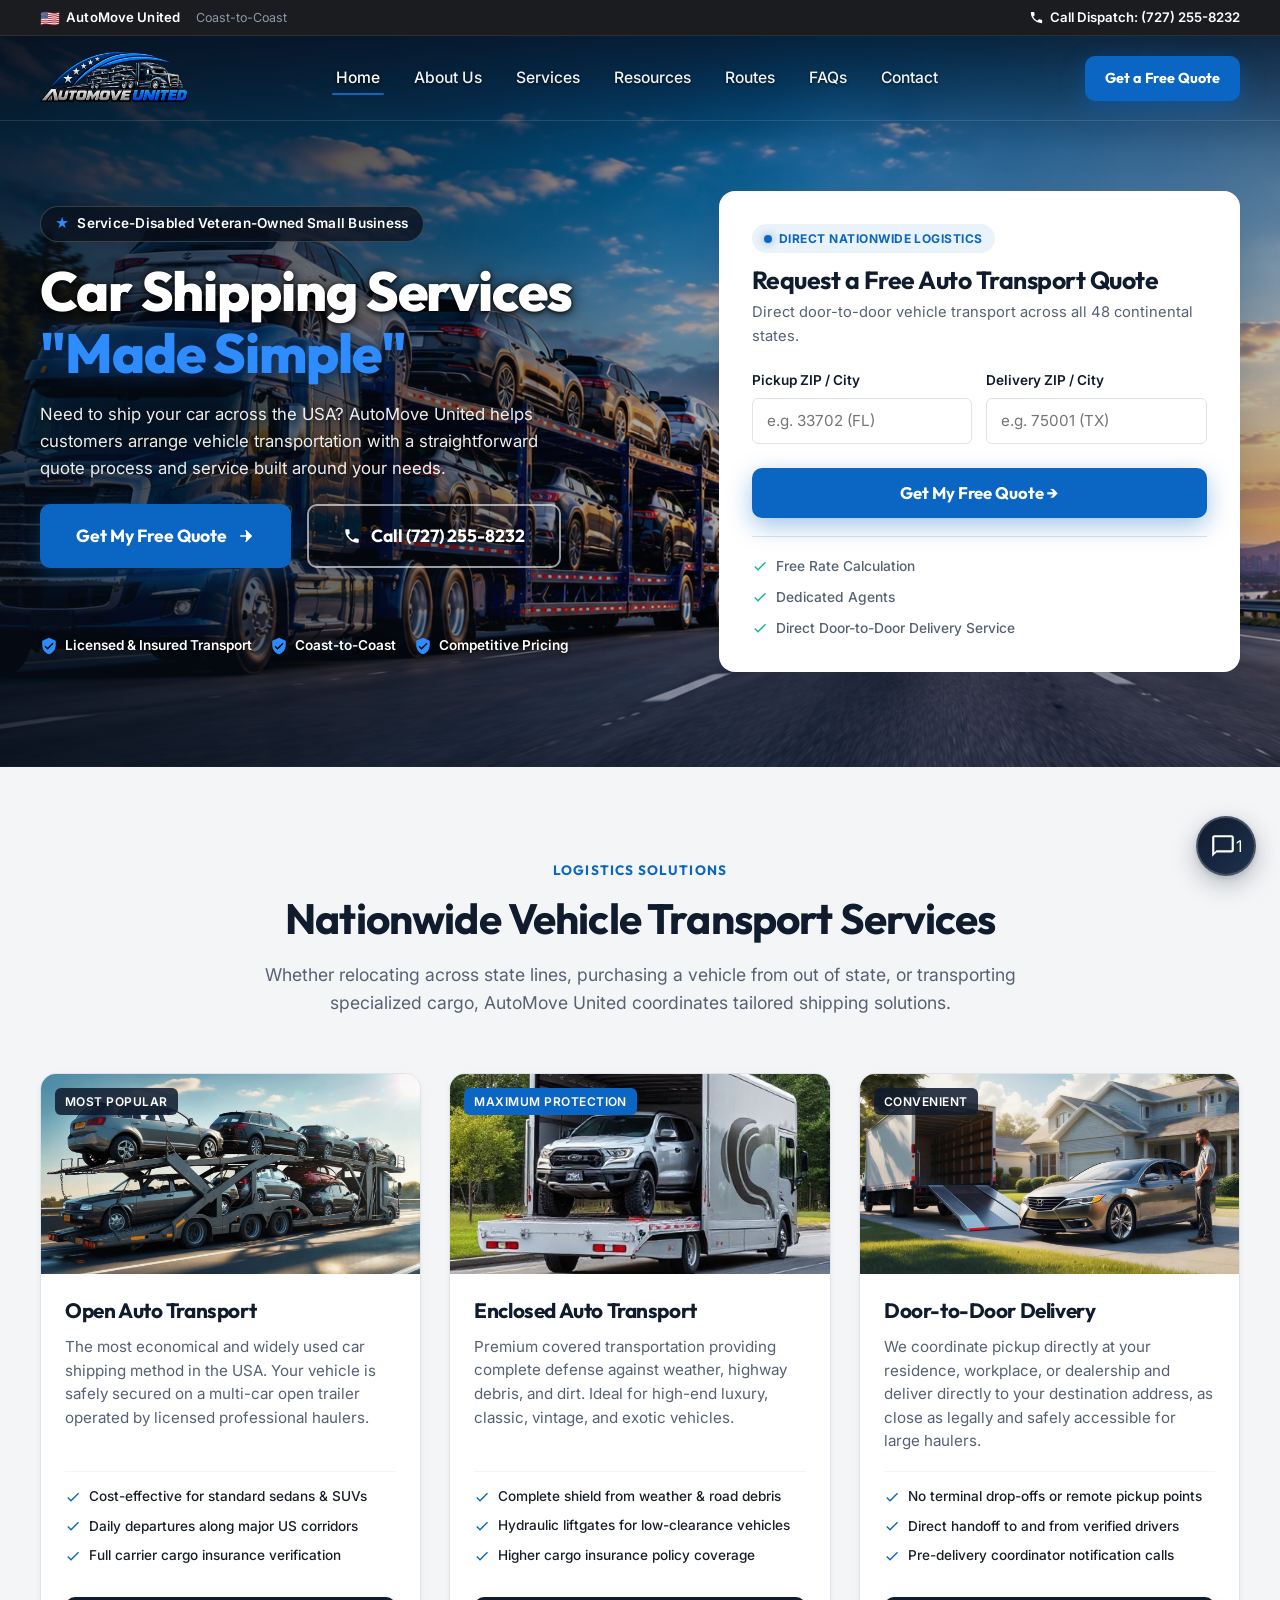
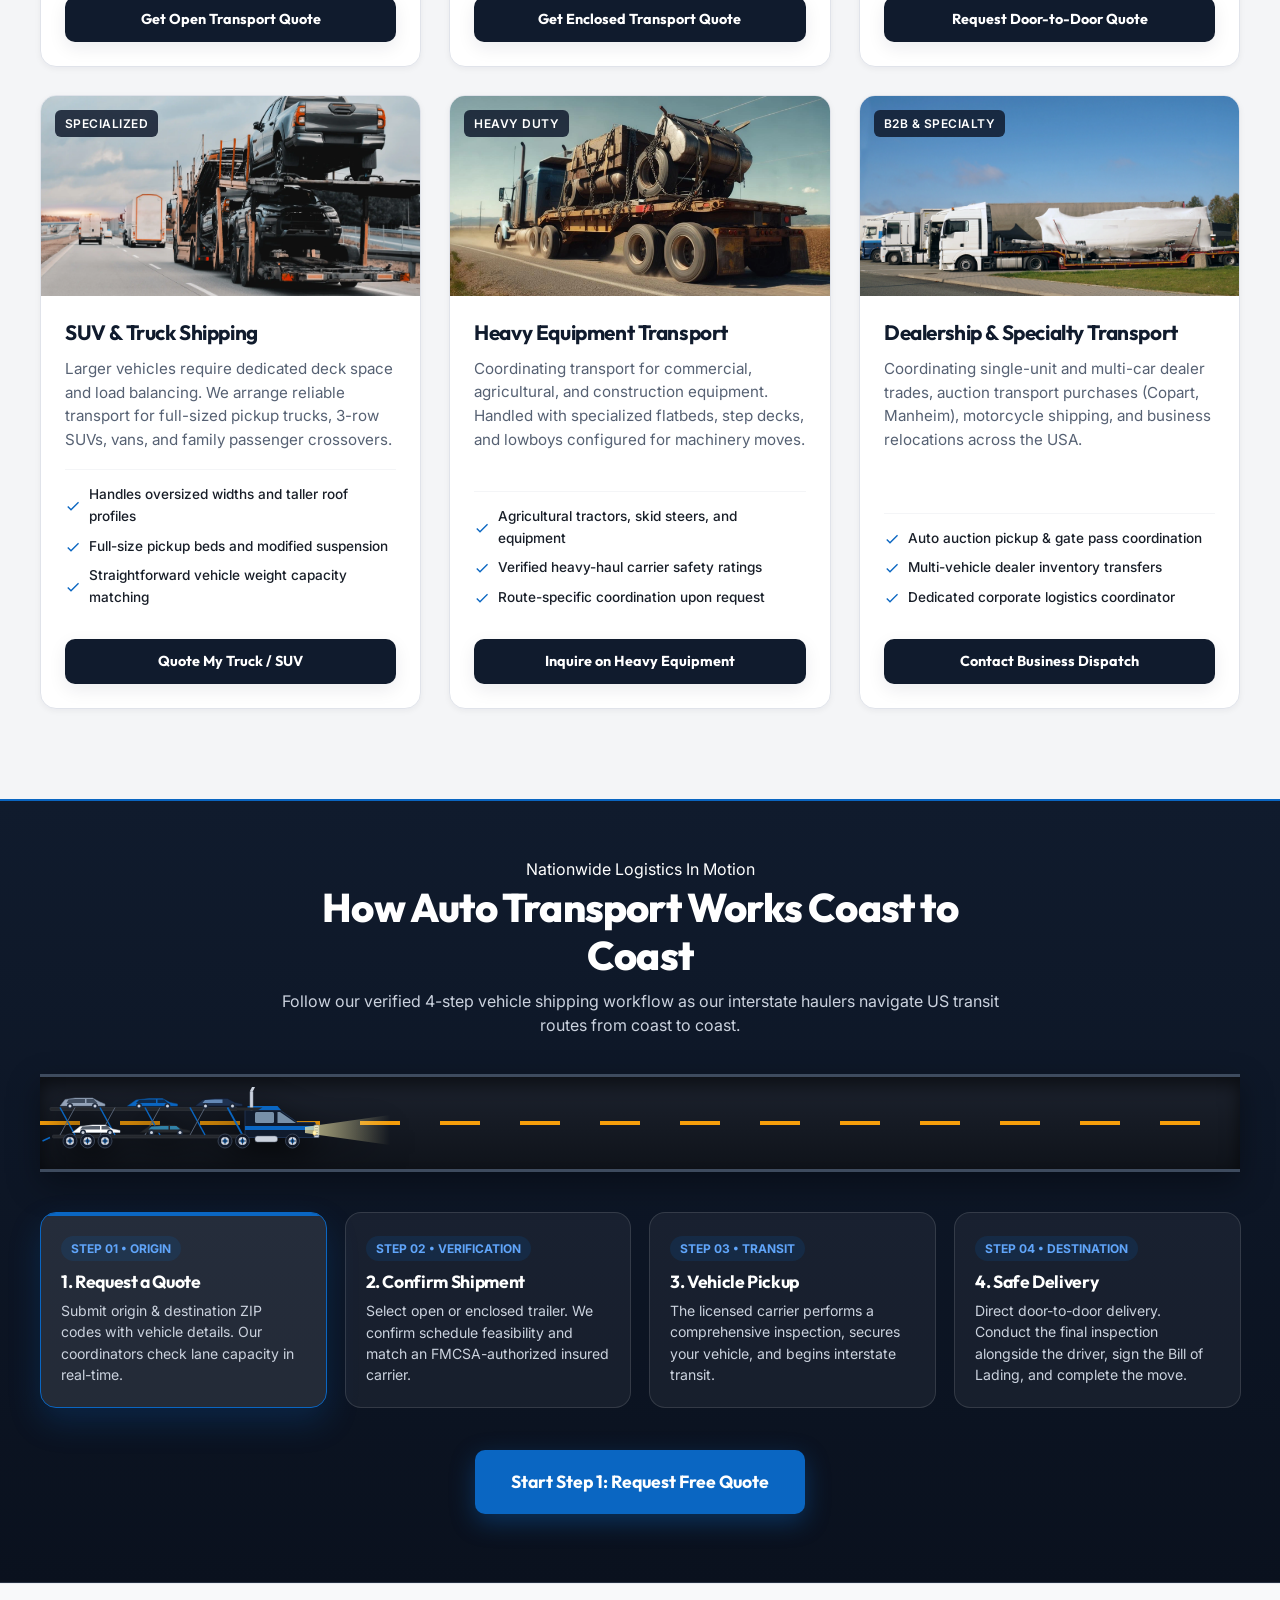
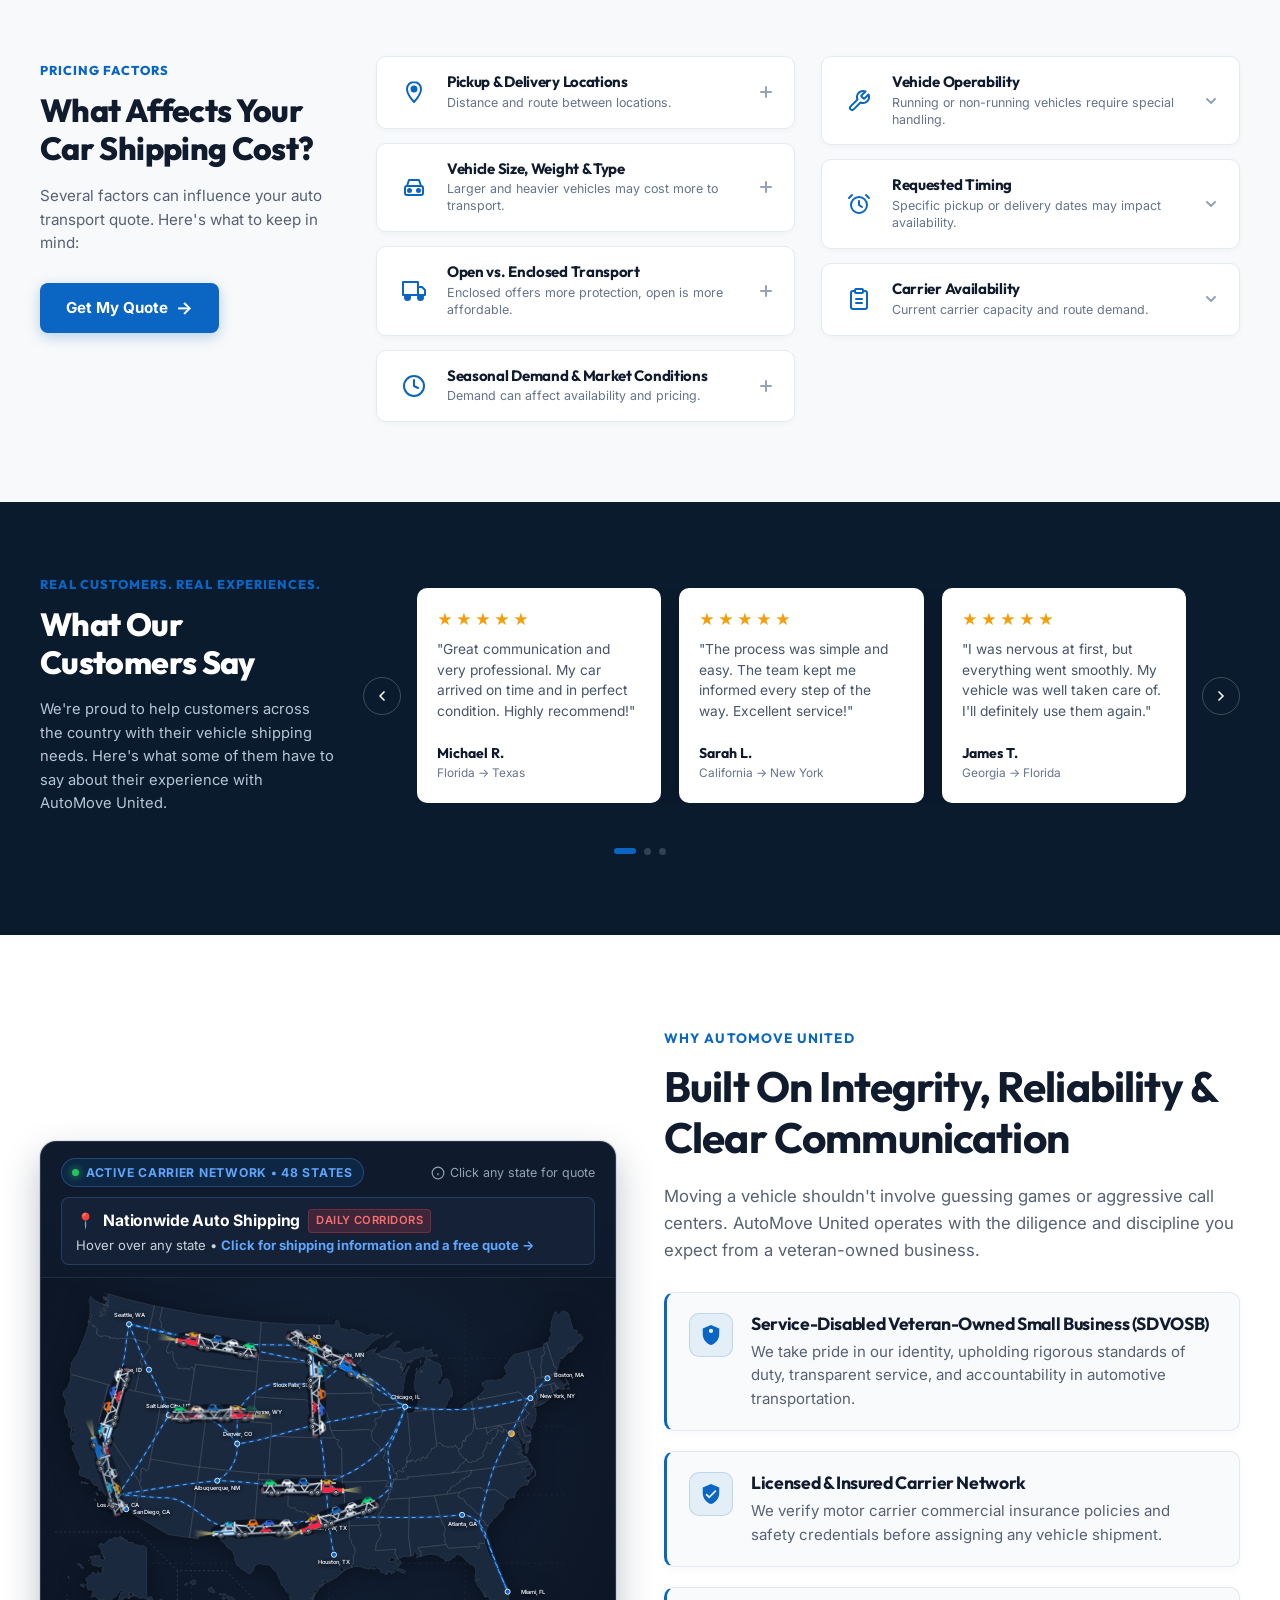
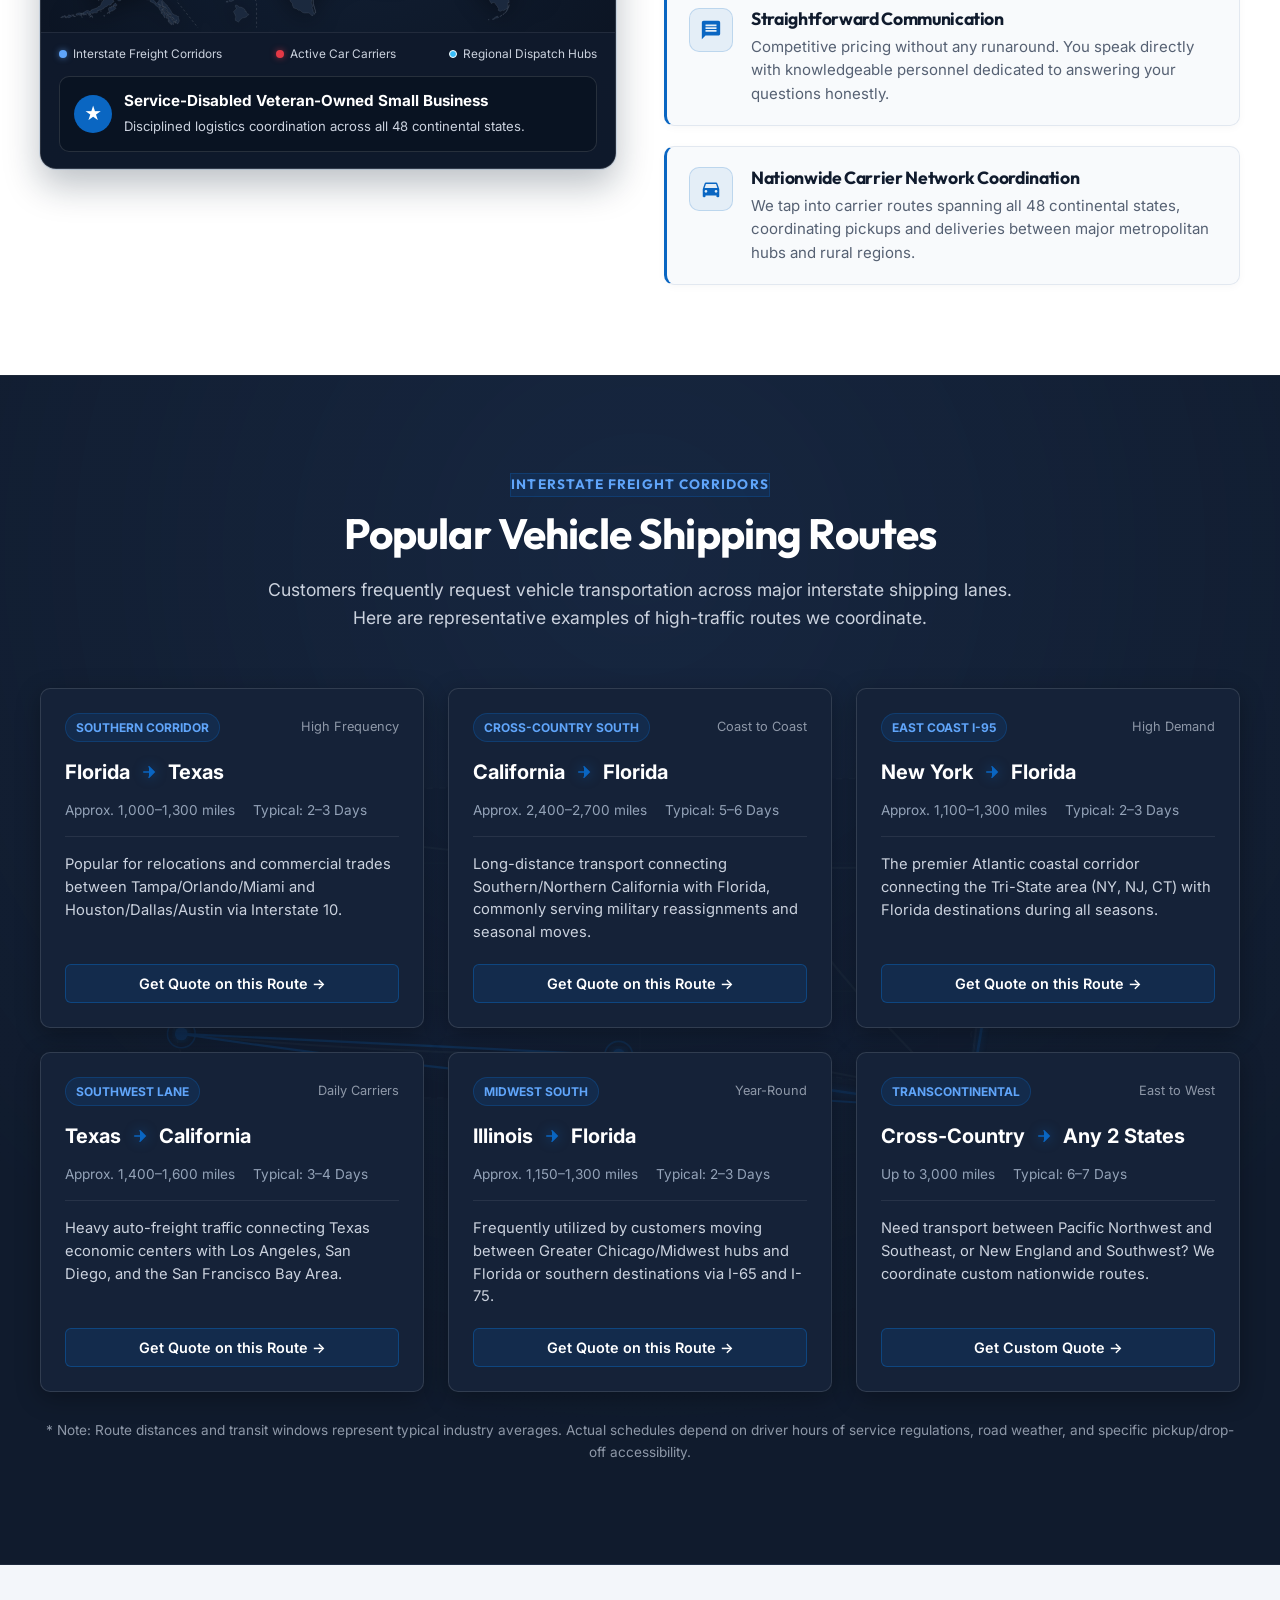
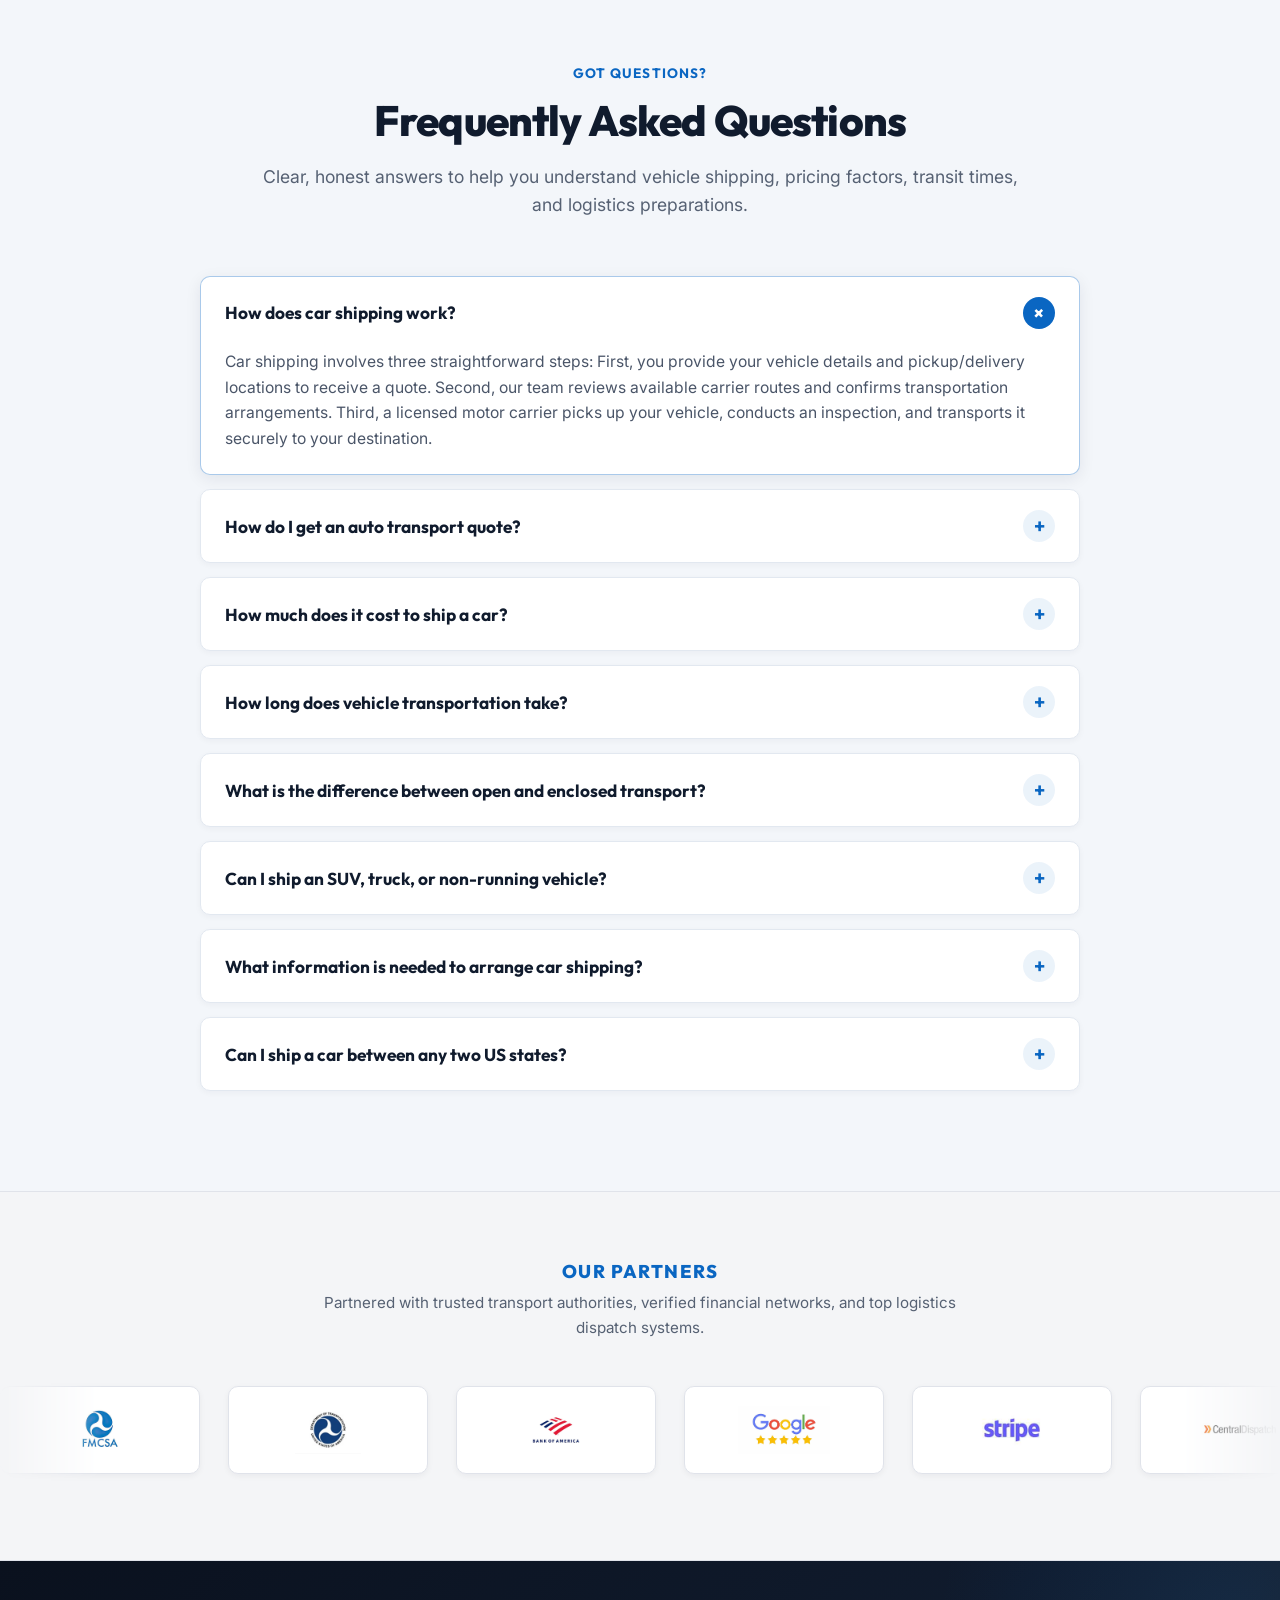
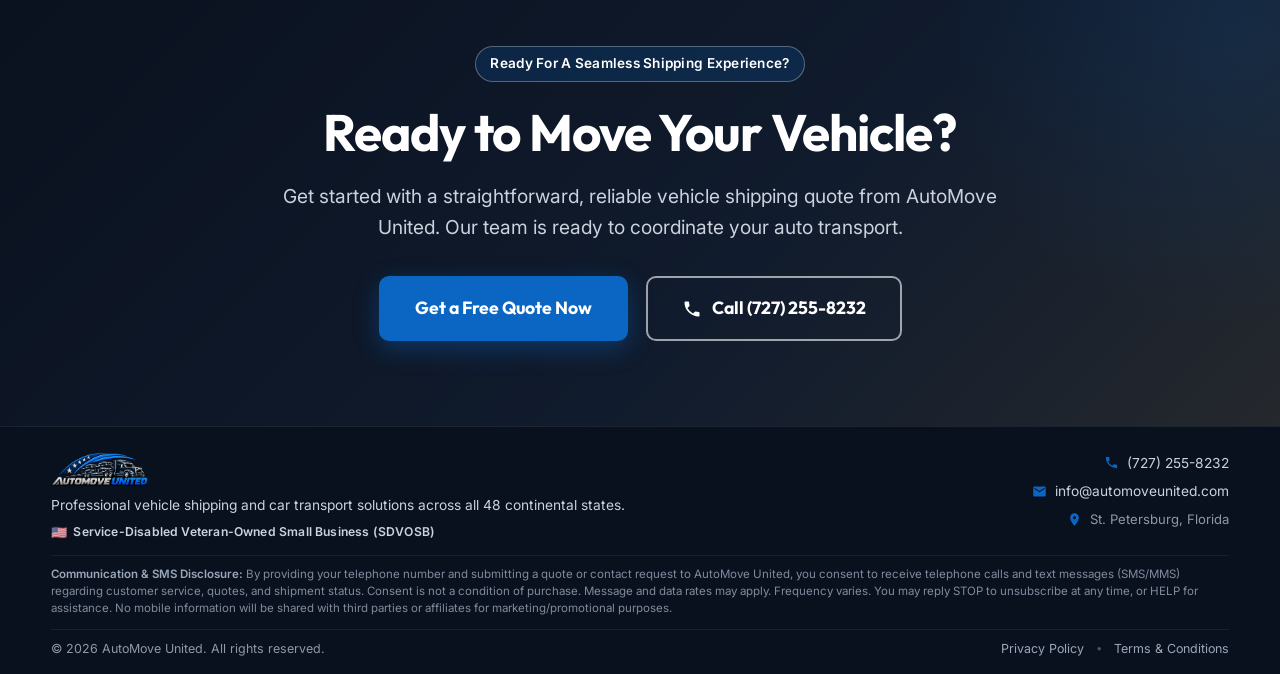
==== commit 6f205832: "." ====
--- a/index.html
+++ b/index.html
@@ -168,9 +168,8 @@
     <div class="amu-container">
       <div class="amu-topbar-inner">
         <div class="amu-topbar-left">
-          <span class="amu-topbar-pill"><span class="amu-topbar-flag">🇺🇸</span> Service-Disabled Veteran-Owned Small
-            Business (SDVOSB)</span>
-          <span class="amu-topbar-meta">Coast-to-Coast 48 States Coverage</span>
+          <span class="amu-topbar-pill"><span class="amu-topbar-flag">🇺🇸</span>AutoMove United</span>
+          <span class="amu-topbar-meta">Coast-to-Coast</span>
         </div>
         <div class="amu-topbar-right">
           <a href="tel:7272558232" class="amu-topbar-contact" aria-label="Call AutoMove United">
@@ -204,21 +203,8 @@
         </ul>
 
         <div class="amu-nav-actions">
-          <a href="tel:7272558232" class="amu-nav-phone" title="Call AutoMove United">
-            <svg width="18" height="18" viewBox="0 0 24 24" fill="currentColor">
-              <path
-                d="M6.62 10.79a15.053 15.053 0 006.59 6.59l2.2-2.2a1 1 0 011.02-.24c1.12.37 2.33.57 3.57.57a1 1 0 011 1V20a1 1 0 01-1 1A17 17 0 013 4a1 1 0 011-1h3.5a1 1 0 011 1c0 1.25.2 2.45.57 3.57a1 1 0 01-.25 1.02l-2.2 2.2z" />
-            </svg>
-            (727) 255-8232
-          </a>
-          <a href="#quote-modal" class="amu-btn amu-btn-primary amu-btn-sm amu-btn-glow" data-open-quote-modal>Get a Free Quote</a>
-          <!-- Mobile Quick-Call Tap Action (Mobile Header) -->
-          <a href="tel:7272558232" class="amu-nav-phone-mobile" aria-label="Call Dispatch (727) 255-8232">
-            <svg width="20" height="20" viewBox="0 0 24 24" fill="currentColor" aria-hidden="true">
-              <path
-                d="M6.62 10.79a15.053 15.053 0 006.59 6.59l2.2-2.2a1 1 0 011.02-.24c1.12.37 2.33.57 3.57.57a1 1 0 011 1V20a1 1 0 01-1 1A17 17 0 013 4a1 1 0 011-1h3.5a1 1 0 011 1c0 1.25.2 2.45.57 3.57a1 1 0 01-.25 1.02l-2.2 2.2z" />
-            </svg>
-          </a>
+          <a href="#quote-modal" class="amu-btn amu-btn-primary amu-btn-sm amu-btn-glow" data-open-quote-modal>Get a
+            Free Quote</a>
           <!-- Animated Hamburger Button -->
           <button class="amu-mobile-toggle" aria-label="Open mobile navigation menu" aria-expanded="false"
             type="button">
@@ -259,7 +245,8 @@
         </svg>
         Call Dispatch: (727) 255-8232
       </a>
-      <a href="#quote-modal" class="amu-btn amu-btn-primary amu-btn-full amu-btn-glow" data-open-quote-modal>Get a Free Quote</a>
+      <a href="#quote-modal" class="amu-btn amu-btn-primary amu-btn-full amu-btn-glow" data-open-quote-modal>Get a Free
+        Quote</a>
       <p style="font-size:0.75rem; color:#8E98A8; text-align:center; margin-top:8px; margin-bottom:0;">
         🇺🇸 Service-Disabled Veteran-Owned Small Business
       </p>
@@ -342,7 +329,8 @@
                 <span>Direct Nationwide Logistics</span>
               </div>
               <h2 class="amu-hero-form-title">Request a Free Auto Transport Quote</h2>
-              <p class="amu-hero-form-subtitle">Direct door-to-door vehicle transport across all 48 continental states.</p>
+              <p class="amu-hero-form-subtitle">Direct door-to-door vehicle transport across all 48 continental states.
+              </p>
             </div>
 
             <div class="amu-starter-form-preview">
@@ -351,20 +339,21 @@
                   <label class="amu-form-label" for="starter-pick-zip">
                     Pickup ZIP / City
                   </label>
-                  <input type="text" id="starter-pick-zip" class="amu-form-control"
-                    placeholder="e.g. 33702 (FL)" maxlength="20" autocomplete="postal-code">
+                  <input type="text" id="starter-pick-zip" class="amu-form-control" placeholder="e.g. 33702 (FL)"
+                    maxlength="20" autocomplete="postal-code">
                 </div>
                 <div class="amu-form-group">
                   <label class="amu-form-label" for="starter-drop-zip">
                     Delivery ZIP / City
                   </label>
-                  <input type="text" id="starter-drop-zip" class="amu-form-control"
-                    placeholder="e.g. 75001 (TX)" maxlength="20" autocomplete="postal-code">
+                  <input type="text" id="starter-drop-zip" class="amu-form-control" placeholder="e.g. 75001 (TX)"
+                    maxlength="20" autocomplete="postal-code">
                 </div>
               </div>
 
               <div class="amu-form-group" style="margin-top: 10px; margin-bottom: 6px;">
-                <button type="button" class="amu-btn amu-btn-primary amu-btn-full amu-btn-glow" id="amu-hero-starter-btn" data-open-quote-modal style="height: 50px; font-size: 1.05rem;">
+                <button type="button" class="amu-btn amu-btn-primary amu-btn-full amu-btn-glow"
+                  id="amu-hero-starter-btn" data-open-quote-modal style="height: 50px; font-size: 1.05rem;">
                   Get My Free Quote &rarr;
                 </button>
               </div>
@@ -374,13 +363,13 @@
                   <svg width="16" height="16" viewBox="0 0 24 24" fill="currentColor" aria-hidden="true">
                     <path d="M9 16.17L4.83 12l-1.42 1.41L9 19 21 7l-1.41-1.41z" />
                   </svg>
-                  <span>Zero Upfront Payment &bull; Free Rate Calculation</span>
+                  <span>Free Rate Calculation</span>
                 </div>
                 <div class="amu-starter-perk">
                   <svg width="16" height="16" viewBox="0 0 24 24" fill="currentColor" aria-hidden="true">
                     <path d="M9 16.17L4.83 12l-1.42 1.41L9 19 21 7l-1.41-1.41z" />
                   </svg>
-                  <span>100% Licensed &amp; Insured Carrier Network</span>
+                  <span>Dedicated Agents</span>
                 </div>
                 <div class="amu-starter-perk">
                   <svg width="16" height="16" viewBox="0 0 24 24" fill="currentColor" aria-hidden="true">
@@ -395,42 +384,6 @@
         </div>
       </div>
     </section>
-
-    <!-- Trust Badges Strip -->
-    <div class="amu-trust-strip">
-      <div class="amu-container">
-        <div class="amu-trust-grid">
-          <div class="amu-trust-card">
-            <div class="amu-trust-icon red">★</div>
-            <div class="amu-trust-text">
-              <h4>SDVOSB Business</h4>
-              <p>Service-Disabled Veteran-Owned</p>
-            </div>
-          </div>
-          <div class="amu-trust-card">
-            <div class="amu-trust-icon">🏛️</div>
-            <div class="amu-trust-text">
-              <h4>Licensed &amp; Insured Haulers</h4>
-              <p>Vetted &amp; Verified Carriers</p>
-            </div>
-          </div>
-          <div class="amu-trust-card">
-            <div class="amu-trust-icon">🗺️</div>
-            <div class="amu-trust-text">
-              <h4>Nationwide Logistics</h4>
-              <p>Coast-to-Coast 48 States Coverage</p>
-            </div>
-          </div>
-          <div class="amu-trust-card">
-            <div class="amu-trust-icon red">📞</div>
-            <div class="amu-trust-text">
-              <h4>Direct Coordinator</h4>
-              <p>Clear communication at every stage</p>
-            </div>
-          </div>
-        </div>
-      </div>
-    </div>
 
     <!-- Section 2: Services Section -->
     <section class="amu-section amu-section-grey" id="services">
@@ -470,7 +423,8 @@
                   </svg> Full carrier cargo insurance verification</li>
               </ul>
               <div class="amu-service-footer">
-                <a href="#quote-modal" class="amu-btn amu-btn-navy amu-btn-sm amu-btn-full" data-open-quote-modal data-trailer="Open" data-quote-title="Get an Open Transport Quote">Get Open Transport Quote</a>
+                <a href="#quote-modal" class="amu-btn amu-btn-navy amu-btn-sm amu-btn-full" data-open-quote-modal
+                  data-trailer="Open" data-quote-title="Get an Open Transport Quote">Get Open Transport Quote</a>
               </div>
             </div>
           </article>
@@ -500,7 +454,9 @@
                   </svg> Higher cargo insurance policy coverage</li>
               </ul>
               <div class="amu-service-footer">
-                <a href="#quote-modal" class="amu-btn amu-btn-navy amu-btn-sm amu-btn-full" data-open-quote-modal data-trailer="Enclosed" data-quote-title="Get an Enclosed Transport Quote">Get Enclosed Transport Quote</a>
+                <a href="#quote-modal" class="amu-btn amu-btn-navy amu-btn-sm amu-btn-full" data-open-quote-modal
+                  data-trailer="Enclosed" data-quote-title="Get an Enclosed Transport Quote">Get Enclosed Transport
+                  Quote</a>
               </div>
             </div>
           </article>
@@ -530,7 +486,8 @@
                   </svg> Pre-delivery coordinator notification calls</li>
               </ul>
               <div class="amu-service-footer">
-                <a href="#quote-modal" class="amu-btn amu-btn-navy amu-btn-sm amu-btn-full" data-open-quote-modal data-quote-title="Request Door-to-Door Transport Quote">Request Door-to-Door Quote</a>
+                <a href="#quote-modal" class="amu-btn amu-btn-navy amu-btn-sm amu-btn-full" data-open-quote-modal
+                  data-quote-title="Request Door-to-Door Transport Quote">Request Door-to-Door Quote</a>
               </div>
             </div>
           </article>
@@ -540,7 +497,7 @@
             <div class="amu-service-img-wrap">
               <img src="images/premium-1-adobe.webp"
                 alt="Full-size truck and family SUV transport on professional commercial hauler" loading="lazy">
-              <span class="amu-service-badge">Heavy Duty</span>
+              <span class="amu-service-badge">Specialized</span>
             </div>
             <div class="amu-service-body">
               <h3 class="amu-service-title">SUV &amp; Truck Shipping</h3>
@@ -560,7 +517,8 @@
                   </svg> Straightforward vehicle weight capacity matching</li>
               </ul>
               <div class="amu-service-footer">
-                <a href="#quote-modal" class="amu-btn amu-btn-navy amu-btn-sm amu-btn-full" data-open-quote-modal data-quote-title="Quote My Truck / SUV Transport">Quote My Truck / SUV</a>
+                <a href="#quote-modal" class="amu-btn amu-btn-navy amu-btn-sm amu-btn-full" data-open-quote-modal
+                  data-quote-title="Quote My Truck / SUV Transport">Quote My Truck / SUV</a>
               </div>
             </div>
           </article>
@@ -570,7 +528,7 @@
             <div class="amu-service-img-wrap">
               <img src="images/heavy-equipment-cl.webp"
                 alt="Heavy equipment and industrial machinery transport on flatbed trailer" loading="lazy">
-              <span class="amu-service-badge">Specialized</span>
+              <span class="amu-service-badge">Heavy Duty</span>
             </div>
             <div class="amu-service-body">
               <h3 class="amu-service-title">Heavy Equipment Transport</h3>
@@ -590,7 +548,8 @@
                   </svg> Route-specific coordination upon request</li>
               </ul>
               <div class="amu-service-footer">
-                <a href="#quote-modal" class="amu-btn amu-btn-navy amu-btn-sm amu-btn-full" data-open-quote-modal data-quote-title="Inquire on Heavy Equipment Transport">Inquire on Heavy Equipment</a>
+                <a href="#quote-modal" class="amu-btn amu-btn-navy amu-btn-sm amu-btn-full" data-open-quote-modal
+                  data-quote-title="Inquire on Heavy Equipment Transport">Inquire on Heavy Equipment</a>
               </div>
             </div>
           </article>
@@ -853,7 +812,8 @@
         </div>
 
         <div style="text-align: center; margin-top: 42px;" class="amu-reveal">
-          <a href="#quote-modal" class="amu-btn amu-btn-primary amu-btn-lg amu-btn-glow" data-open-quote-modal>Start Step 1: Request Free Quote</a>
+          <a href="#quote-modal" class="amu-btn amu-btn-primary amu-btn-lg amu-btn-glow" data-open-quote-modal>Start
+            Step 1: Request Free Quote</a>
         </div>
       </div>
     </section>
@@ -1141,8 +1101,6 @@
                     recommend!"
                   </p>
                   <div class="amu-review-author">
-                    <img src="images/avatar-michael.jpg" alt="Michael R." class="amu-review-avatar" width="38"
-                      height="38">
                     <div class="amu-review-meta">
                       <span class="amu-review-name">Michael R.</span>
                       <span class="amu-review-route">Florida &rarr; Texas</span>
@@ -1161,7 +1119,6 @@
                     service!"
                   </p>
                   <div class="amu-review-author">
-                    <img src="images/avatar-sarah.jpg" alt="Sarah L." class="amu-review-avatar" width="38" height="38">
                     <div class="amu-review-meta">
                       <span class="amu-review-name">Sarah L.</span>
                       <span class="amu-review-route">California &rarr; New York</span>
@@ -1180,7 +1137,6 @@
                     definitely use them again."
                   </p>
                   <div class="amu-review-author">
-                    <img src="images/avatar-james.jpg" alt="James T." class="amu-review-avatar" width="38" height="38">
                     <div class="amu-review-meta">
                       <span class="amu-review-name">James T.</span>
                       <span class="amu-review-route">Georgia &rarr; Florida</span>
@@ -1222,13 +1178,18 @@
                   <span>Active Carrier Network &bull; 48 States</span>
                 </span>
                 <span class="amu-map-action-hint">
-                  <svg width="14" height="14" viewBox="0 0 24 24" fill="none" stroke="currentColor" stroke-width="2" aria-hidden="true"><circle cx="12" cy="12" r="10"/><path d="M12 16v-4M12 8h.01"/></svg>
+                  <svg width="14" height="14" viewBox="0 0 24 24" fill="none" stroke="currentColor" stroke-width="2"
+                    aria-hidden="true">
+                    <circle cx="12" cy="12" r="10" />
+                    <path d="M12 16v-4M12 8h.01" />
+                  </svg>
                   Click any state for quote
                 </span>
               </div>
 
               <!-- Dynamic State Hover / Selection Callout Banner -->
-              <a href="#quote-modal" class="amu-map-callout" id="amu-map-callout" data-open-quote-modal aria-live="polite" style="text-decoration:none; display:block;">
+              <a href="#quote-modal" class="amu-map-callout" id="amu-map-callout" data-open-quote-modal
+                aria-live="polite" style="text-decoration:none; display:block;">
                 <div class="amu-map-callout-primary">
                   <span class="amu-map-pin-icon" aria-hidden="true">📍</span>
                   <span class="amu-map-state-name" id="amu-map-state-name">Nationwide Auto Shipping</span>
@@ -1242,518 +1203,1051 @@
 
             <!-- SVG Animated Interactive USA Map Container -->
             <div class="amu-map-svg-wrap" id="amu-map-svg-wrap">
-              
-<svg class="amu-usa-shipping-svg" viewBox="0 0 959 593" fill="none" xmlns="http://www.w3.org/2000/svg" role="img" aria-label="Interactive United States Automobile Shipping Route Map">
-  <defs>
-    <!-- Headlight Beam Gradient -->
-    <linearGradient id="amuHeadlightBeam" x1="0%" y1="0%" x2="100%" y2="0%">
-      <stop offset="0%" stop-color="#FEF08A" stop-opacity="0.95"/>
-      <stop offset="100%" stop-color="#FEF08A" stop-opacity="0"/>
-    </linearGradient>
-
-    <!-- State Hover Subtle Glow Filter -->
-    <filter id="amuStateGlow" x="-20%" y="-20%" width="140%" height="140%">
-      <feDropShadow dx="0" dy="0" stdDeviation="4" flood-color="#0A66C2" flood-opacity="0.75"/>
-    </filter>
-
-    <!-- Define the Car Carrier Truck Symbol -->
-    
-<g id="amu-car-carrier-truck" transform="scale(3.64) translate(1.25, 1.6)">
-  <!-- Soft ground shadow -->
-  <ellipse cx="0" cy="4" rx="14" ry="2" fill="rgba(0,0,0,0.5)" />
-  
-  <!-- Lower trailer chassis -->
-  <rect x="-13" y="0" width="23" height="2.5" rx="1" fill="#0A66C2" />
-  
-  <!-- Wheels -->
-  <circle cx="-10.5" cy="3" r="1.6" fill="#0F172A" stroke="#94A3B8" stroke-width="0.6"/>
-  <circle cx="-6.5" cy="3" r="1.6" fill="#0F172A" stroke="#94A3B8" stroke-width="0.6"/>
-  <circle cx="4" cy="3" r="1.6" fill="#0F172A" stroke="#94A3B8" stroke-width="0.6"/>
-  <circle cx="7.5" cy="3" r="1.6" fill="#0F172A" stroke="#94A3B8" stroke-width="0.6"/>
-  
-  <!-- Tractor semi cab (front) -->
-  <path d="M 3,1.5 L 9.5,1.5 L 10.5,-0.5 L 8.5,-3.5 L 4.5,-3.5 Z" fill="#E63946" />
-  <!-- Cab windshield -->
-  <path d="M 8,-0.5 L 9.8,-0.5 L 8.4,-2.8 L 7,-2.8 Z" fill="#93C5FD" />
-  <!-- Headlight beam -->
-  <polygon points="10.5,-0.5 17,-2.5 17,1.5 10.5,0.5" fill="url(#amuHeadlightBeam)" opacity="0.55" />
-  
-  <!-- Upper Deck Support Struts -->
-  <line x1="-12" y1="0" x2="-12" y2="-4.5" stroke="#CBD2DE" stroke-width="0.75"/>
-  <line x1="-2" y1="0" x2="-2" y2="-4.5" stroke="#CBD2DE" stroke-width="0.75"/>
-  <line x1="4" y1="0" x2="4" y2="-4.5" stroke="#CBD2DE" stroke-width="0.75"/>
-  <line x1="-13" y1="-4.5" x2="5" y2="-4.5" stroke="#CBD2DE" stroke-width="0.75"/>
-  
-  <!-- Car 1 (Top Deck Rear: White Sedan) -->
-  <path d="M -11.5,-4.5 L -9.5,-4.5 L -8.2,-6.8 L -5.8,-6.8 L -4.5,-4.5 Z" fill="#FFFFFF" />
-  <!-- Car 2 (Top Deck Front: Amber SUV) -->
-  <path d="M -3.5,-4.5 L -2,-4.5 L -1,-7.2 L 2.8,-7.2 L 3.8,-4.5 Z" fill="#F59E0B" />
-  <!-- Car 3 (Lower Deck: Blue Sports Coupe) -->
-  <path d="M -8.5,0 L -7,0 L -5.5,-2 L -2,-2 L -1,0 Z" fill="#38BDF8" />
-</g>
-
-
-    <!-- Define Reusable Route Paths (Connecting Labeled Dispatch Hubs) -->
-    <!-- Southern Transcontinental (I-10 / I-20: Los Angeles, CA -> Dallas, TX -> Atlanta, GA -> Miami, FL) -->
-    <path id="route-south-eb" d="M 110,360 C 145,360 170,365 195,365 C 235,365 265,410 295,415 C 360,425 430,405 480,400 C 530,395 620,405 715,395 C 740,395 755,420 760,440 C 770,475 785,505 795,530" />
-    <path id="route-south-wb" d="M 795,530 C 785,505 770,475 760,440 C 755,420 740,395 715,395 C 620,405 530,395 480,400 C 430,405 360,425 295,415 C 265,410 235,365 195,365 C 170,365 145,360 110,360" />
-    <!-- Northern Transcontinental (I-90 / I-80: Seattle, WA -> Chicago, IL -> New York, NY) -->
-    <path id="route-north-eb" d="M 130,60 C 170,70 230,85 290,95 C 380,110 450,130 520,140 C 560,150 585,185 615,205 C 650,210 680,210 710,210 C 760,210 800,195 835,190" />
-    <path id="route-north-wb" d="M 835,190 C 800,195 760,210 710,210 C 680,210 650,210 615,205 C 585,185 560,150 520,140 C 450,130 380,110 290,95 C 230,85 170,70 130,60" />
-    <!-- Eastern Seaboard (I-95: Boston, MA -> New York, NY -> Miami, FL) -->
-    <path id="route-east-sb" d="M 865,155 C 850,170 842,180 835,190 C 825,205 820,215 815,225 C 805,245 800,250 795,260 C 780,290 770,310 765,330 C 755,365 748,390 745,410 C 750,425 755,432 760,440 C 770,470 785,505 795,530" />
-    <path id="route-east-nb" d="M 795,530 C 785,505 770,470 760,440 C 755,432 750,425 745,410 C 748,390 755,365 765,330 C 770,310 780,290 795,260 C 800,250 805,245 815,225 C 820,215 825,205 835,190 C 842,180 850,170 865,155" />
-    <!-- Central Heartland (I-35 / I-55: Chicago, IL -> Dallas, TX -> Houston, TX) -->
-    <path id="route-heart-sb" d="M 615,205 C 605,240 595,260 585,280 C 585,310 590,330 590,345 C 570,375 520,385 480,400 C 482,422 486,445 490,465" />
-    <path id="route-heart-nb" d="M 490,465 C 486,445 482,422 480,400 C 520,385 570,375 590,345 C 590,330 585,310 585,280 C 595,260 605,240 615,205" />
-    <!-- Western Pacific (I-5: Seattle, WA -> Los Angeles, CA -> San Diego, CA) -->
-    <path id="route-west-sb" d="M 130,60 C 128,75 125,85 125,95 C 120,140 105,190 90,240 C 80,285 95,330 110,360 C 115,370 120,378 125,385" />
-    <path id="route-west-nb" d="M 125,385 C 120,378 115,370 110,360 C 95,330 80,285 90,240 C 105,190 120,140 125,95 C 125,85 128,75 130,60" />
-    <!-- Transcontinental Southwest (I-44 / I-40: Chicago, IL -> Albuquerque, NM -> Los Angeles, CA) -->
-    <path id="route-diag-wb" d="M 615,205 C 605,235 595,255 580,275 C 540,315 490,340 440,345 C 380,345 330,335 285,335 C 230,340 170,350 110,360" />
-    <path id="route-diag-eb" d="M 110,360 C 170,350 230,340 285,335 C 330,335 380,345 440,345 C 490,340 540,315 580,275 C 595,255 605,235 615,205" />
-    <!-- Central Transcontinental (I-80 / I-70: Los Angeles, CA -> Salt Lake City, UT -> Cheyenne, WY -> Denver, CO -> Chicago, IL) -->
-    <path id="route-central-eb" d="M 110,360 C 140,320 175,260 200,220 C 240,215 280,215 320,215 C 320,235 320,250 320,270 C 370,265 430,240 490,230 C 530,222 575,212 615,205" />
-    <path id="route-central-wb" d="M 615,205 C 575,212 530,222 490,230 C 430,240 370,265 320,270 C 320,250 320,235 320,215 C 280,215 240,215 200,220 C 175,260 140,320 110,360" />
-    <!-- Northwest Intermountain (Seattle, WA -> Boise, ID -> Salt Lake City, UT -> Denver, CO) -->
-    <path id="route-nw-eb" d="M 130,60 C 140,85 152,115 165,140 C 180,170 192,195 200,220 C 240,215 280,215 320,270" />
-    <path id="route-nw-wb" d="M 320,270 C 280,215 240,215 200,220 C 192,195 180,170 165,140 C 152,115 140,85 130,60" />
-    <!-- Northern Plains Corridor (Seattle, WA -> Fargo, ND -> Minneapolis, MN -> Chicago, IL) -->
-    <path id="route-nplains-eb" d="M 130,60 C 180,70 235,85 290,95 C 345,96 395,96 445,98 C 470,105 490,118 505,130 C 540,155 580,185 615,205" />
-    <path id="route-nplains-wb" d="M 615,205 C 580,185 540,155 505,130 C 490,118 470,105 445,98 C 395,96 345,96 290,95 C 235,85 180,70 130,60" />
-    <!-- Central Plains Corridor (Fargo, ND -> Sioux Falls, SD -> Dallas / FW, TX) -->
-    <path id="route-dakota-sb" d="M 445,98 C 452,125 456,145 460,165 C 462,200 462,240 470,280 C 475,325 478,365 480,400" />
-    <path id="route-dakota-nb" d="M 480,400 C 478,365 475,325 470,280 C 462,240 462,200 460,165 C 456,145 452,125 445,98" />
-    <!-- Black Hills / Cross-Dakotas Connector (Cheyenne, WY -> Sioux Falls, SD -> Minneapolis, MN) -->
-    <path id="route-bldakota-eb" d="M 320,215 C 335,190 355,170 385,165 C 420,165 440,165 460,165 C 475,160 490,145 505,130" />
-    <path id="route-bldakota-wb" d="M 505,130 C 490,145 475,160 460,165 C 440,165 420,165 385,165 C 355,170 335,190 320,215" />
-    <!-- Rocky Mountain Front Range (Denver, CO -> Albuquerque, NM) -->
-    <path id="route-rocky-sb" d="M 320,270 C 322,295 310,320 285,335" />
-    <path id="route-rocky-nb" d="M 285,335 C 310,320 322,295 320,270" />
-  </defs>
-
-  <!-- Background Transcontinental Coordinate Grid -->
-  <g class="amu-map-grid-layer" opacity="0.09" pointer-events="none">
-    <line x1="80" y1="120" x2="900" y2="120" stroke="#FFFFFF" stroke-width="1" stroke-dasharray="4 6"/>
-    <line x1="80" y1="240" x2="900" y2="240" stroke="#FFFFFF" stroke-width="1" stroke-dasharray="4 6"/>
-    <line x1="80" y1="360" x2="900" y2="360" stroke="#FFFFFF" stroke-width="1" stroke-dasharray="4 6"/>
-    <line x1="80" y1="480" x2="900" y2="480" stroke="#FFFFFF" stroke-width="1" stroke-dasharray="4 6"/>
-    <line x1="240" y1="40" x2="240" y2="550" stroke="#FFFFFF" stroke-width="1" stroke-dasharray="4 6"/>
-    <line x1="480" y1="40" x2="480" y2="550" stroke="#FFFFFF" stroke-width="1" stroke-dasharray="4 6"/>
-    <line x1="720" y1="40" x2="720" y2="550" stroke="#FFFFFF" stroke-width="1" stroke-dasharray="4 6"/>
-  </g>
-
-  <!-- 50 States + DC Layer (Individually Interactive) -->
-  <g class="amu-map-states-layer" id="amu-states-group">
-    <path class="amu-state-path" id="state-al" data-state="Alabama" data-code="AL" d="m 643,467.4 .4,-7.3 -.9,-1.2 -1.7,-.7 -2.5,-2.8 .5,-2.9 48.8,-5.1 -.7,-2.2 -1.5,-1.5 -.5,-1.4 .6,-6.3 -2.4,-5.7 .5,-2.6 .3,-3.7 2.2,-3.8 -.2,-1.1 -1.7,-1 v -3.2 l -1.8,-1.9 -2.9,-6.1 -12.9,-45.8 -45.7,4 1.3,2 -1.3,67 4.4,33.2 .9,-.5 1.3,.1 .6,.4 .8,-.1 2,-3.8 v -2.3 l 1.1,-1.1 1.4,.5 3.4,6.4 v .9 l -3.3,2.2 3.5,-.4 4.9,-1.6 z" role="button" tabindex="0" aria-label="Ship to or from Alabama (AL) - Click for quote">
-      <title>Alabama (AL) - Click for a free shipping quote</title>
-    </path>
-    <path class="amu-state-path" id="state-ak" data-state="Alaska" data-code="AK" d="m 15.8,572 h 2.4 l .7,.7 -1,1.2 -1.9,.2 -2.5,1.3 -3.7,-.1 2.2,-.9 .3,-1.1 2.5,-.3 z m 8.3,-1.7 1.3,.5 h .9 l .5,1.2 .3,-.6 .9,.2 1.1,1.5 0,.5 -4.2,1.9 -2.4,-.1 -1,-.5 -1.1,.7 -2,0 -1.1,-1.4 4.7,-.5 z m 5.4,-.1 1,.1 .7,.7 v 1 l -1.3,.1 -.9,-1.1 z m 2.5,.3 1.3,-.1 -.1,1 -1.1,.6 z m .3,2.2 3.4,-.1 .2,1.1 -1.3,.1 -.3,-.5 -.8,.6 -.4,-.6 -.9,-.2 z m 166.3,7.6 2.1,.1 -1,1.9 -1.1,-.1 -.4,-.8 .5,-1.3 m -1.1,-2.9 .6,-1.3 -.2,-2.3 2.4,-.5 4.5,4.4 1.3,3.4 1.9,1.6 .3,5.1 -1.4,0 -1.3,-2.3 -3.1,-2.4 h -.6 l 1.1,2.8 1.7,.2 .2,2.1 -.9,.1 -4.1,-4.4 -.1,-.9 1.9,-1 0,-1 -.5,-.8 -1.6,-.6 -1.7,-1.3 1.4,.1 .5,-.4 -.6,-.9 -.6,.5 z m -3.6,-9.1 1.3,.1 2.4,2.5 -.2,.8 -.8,-.1 -.1,1.8 .5,.5 0,1.5 -.8,.3 -.4,1.2 -.8,-.4 -.4,-2.2 1.1,-1.4 -2.1,-2.2 .1,-1.2 z m 1.5,-1.5 1.9,.2 2.5,.1 3.4,3.2 -.2,.5 -1.1,.6 -1.1,-.2 -.1,-.7 -1.2,-1.6 -.3,.7 1,1.3 -.2,1.2 -.8,-.1 -1.3,.2 -.1,-1.7 -2.6,-2.8 z m -12.7,-8.9 .9,-.4 h 1.6 l .7,-.5 4.1,2.2 .1,1.5 -.5,.5 h -.8 l -1.4,-.7 1.1,1.3 1.8,0 .5,2 -.9,0 -2.2,-1.5 -1.1,-.2 .6,1.3 .1,.9 .8,-.6 1.7,1.2 1.3,-.1 -.2,.8 1.9,4.3 0,3.4 .4,2.1 -.8,.3 -1.2,-2 -.5,-1.5 -1.6,-1.6 -.2,-2.7 -.6,-1.7 h -.7 l .3,1.1 0,.5 -1.4,1 .1,-3.3 -1.6,-1.6 -1.3,-2.3 -1.2,-1.2 z m 7.2,-2.3 1.1,1.8 2.4,-.1 1,2.1 -.6,.6 2,3.2 v 1.3 l -1.2,.8 v .7 l -2,1.9 -.5,-1.4 -.1,-1.3 .6,-.7 v -1.1 l -1.5,-1.9 -.5,-3.7 -.9,-1.5 z m -56.7,-18.3 -4,4.1 v 1.6 l 2.1,-.8 .8,-1.9 2.2,-2.4 z m -31.6,16.6 0,.6 1.8,1.2 .2,-1.4 .6,.9 3.5,.1 .7,-.6 .2,-1.8 -.5,-.7 -1.4,0 0,-.8 .4,-.6 v -.4 l -1.5,-.3 -3.3,3.6 z m -8.1,6.2 1.5,5.8 h 2.1 l 2.4,-2.5 .3,1.2 6.3,-4 .7,-1 -1,-1.1 v -.7 l .5,-1.3 -.9,-.1 -2,1 0,-1.2 -2.7,-.6 -2.4,.3 -.2,3.4 -.8,-2 -1.5,-.1 -1,.6 z m -2.2,8.2 .1,-.7 2.1,-1.3 .6,.3 1.3,.2 1.3,1.2 -2.2,-.2 -.4,-.6 -1,.6 z m -5.2,3.3 -1.1,.8 1.5,1.4 .8,-.7 -.1,-1.3 z m -6.3,-7.9 1.4,.1 .4,.6 -1.8,.1 z m -13.9,11.9 v .5 l .7,.1 -.1,-.6 z m -.4,-3.2 -1,1 v .5 l .7,1.1 1,-1 -.7,-.1 z m -2,-.8 -.3,1 -1.3,.1 -.4,.2 0,1.3 -.5,.9 .6,0 .7,-.9 .8,-.1 .9,-1 .2,-1.3 z m -4.4,-2 -.2,1.8 1.4,.8 1.2,-.6 0,-1 1.7,-.3 -.1,-.6 -.9,-.2 -.7,.6 -.9,-.5 z m -4.9,-.1 1,.7 -.3,1.2 -1.4,-1.1 z m -4.2,1.3 1.4,.1 -.7,.8 z m -3.5,3 1.8,1.1 -1.7,.1 z m -25.4,-31.2 1.2,.6 -.8,.6 z m -.7,-6.3 .4,1.2 .8,-1.2 z m 24.3,-19.3 1.5,-.1 .9,.4 1.1,-.5 1.3,-.1 1.6,.8 .8,1.9 -.1,.9 -1.2,2 -2.4,-.2 -2.1,-1.8 -1,-.4 -1.1,-2 z m -21.1,-14.4 .1,1.9 2,2 v .5 l -.8,-.2 -1.7,-.8 -.3,-1.1 -.3,-1.6 z m 18.3,-23.3 v 1.2 l 1.9,1.8 h 2.3 l .6,1.1 v 1.6 l 2.1,1.9 1.8,1.2 -.1,.7 -.7,1.1 -1.4,-1.2 -2.1,.1 -.8,-.8 -.9,-2.1 -1.5,-2.2 -2.6,-.1 -1,-.7 1,-2.1 z m 16.8,-4.5 1,0 .1,1.1 h -1 z m 16.2,19.7 .9,.1 0,1.2 -1.7,-.5 z m 127.8,77.7 -1.2,.4 -.1,1.1 h 1.2 z m -157.6,-4.5 -1.3,-.4 -4.1,.6 -2.8,1.4 -.1,1.9 1.9,.7 1.5,-.9 1.7,-.1 4.7,1.4 .1,-1.3 -1.6,-1.1 z m 2.1,2.3 -.4,-1.4 1.2,.2 .1,1.4 1.8,0 .4,-2.5 .3,2.4 2.5,-.1 3.2,-3.3 .8,.1 -.7,1.3 1.4,.9 4.2,-.2 2.6,-1.2 1.4,-.1 .3,1.5 .6,-.5 .4,-1.4 5.9,.2 1.9,-1.6 -1.3,-1.1 .6,-1.2 2.6,.2 -.2,-1.2 2.5,.2 .7,-1.1 1.1,.2 4.6,-1.9 .2,-1.7 5.6,-2.4 2,-1.9 1.2,-.6 1.3,.8 2.3,-.9 1.1,-1.9 .5,-1.3 1.7,-.9 1.5,-.7 .4,-1.4 -1.1,-1.7 -2.2,-.2 -.2,-1.3 .8,-1.6 1.4,-.2 1.3,-1.5 1.9,-.1 3.4,-3.2 .4,-1.4 1.5,-2.3 3.8,-4.1 2.5,-.9 1.9,-.9 2.1,.8 1.4,2.6 -1.5,0 -1.4,-1.5 -3,2 -1.7,.1 -.2,3.1 -3.1,4.9 .6,2 2.3,0 -.6,1 -1.4,.1 -2.4,1.8 0,.9 1.9,1 3.4,-.6 1.4,-1.7 1.4,.1 3,-1.7 .5,-2.3 1.6,-.1 6.3,.8 1,-1.1 1,-4.5 -1.6,1.1 .6,-2.2 -1.6,-1.4 .8,-1.5 .1,1.5 3.4,0 .7,-1 1.6,-.1 -.3,1.7 1.9,.1 -1.9,1.3 4.1,1.1 -3.5,.4 -1.3,1.2 .9,1.4 4.6,-1.7 2.3,1.7 .7,-.9 .6,1.4 4,2.3 h 2.9 l 3.9,-.5 4.3,1.1 2,1.9 4.5,.4 1.8,-1.5 .8,2.4 -1.8,.7 1.2,1.2 7.4,3.8 1.4,2.5 5.4,4.1 3.3,-2 -.6,-2.2 -3.5,-2 3.1,1.2 .5,-.7 .9,1.3 0,2.7 2.1,-.6 2.1,1.8 -2.5,-9.8 1.2,1.3 1.4,6 2.2,2.5 2.4,-.4 1.8,3.5 h .9 l .6,5.6 3.4,.5 1.6,2.2 1.8,1.1 .4,2.8 -1.8,2.6 2.9,1.6 1.2,-2.4 -.2,3.1 -.8,.9 1.4,1.7 .7,-2.4 -.2,-1.2 .8,.2 .6,2.3 -1,1.4 .6,2.6 .5,.4 .3,-1.6 .7,.6 -.3,2 1.2,.2 -.4,.9 1.7,-.1 0,-1 h -1 l .1,-1.7 -.8,-.6 1.7,-.3 .5,-.8 0,-1.6 .5,1.3 -.6,1.8 1.2,3.9 1.8,.1 2.2,-4.2 .1,-1.9 -1.3,-4 -.1,-1.2 .5,-1.2 -.7,-.7 -1.7,.1 -2.5,-2 -1.7,0 -2,-1.4 -1.5,0 -.5,-1.6 -1.4,-.3 -.2,-1.5 -1,-.5 .1,-1.7 -5.1,-7.4 -1.8,-1.5 v -1.2 l -4.3,-3.5 -.7,-1.1 -1.6,-2 -1.9,-.6 0,-2.2 -1.2,-1.3 -1.7,-.7 -2.1,1.3 -1.6,2.1 -.4,2.4 -1.5,.1 -2.5,2.7 -.8,-.3 v -2.5 l -2.4,-2.2 -2.3,-2 -.5,-2 -2.5,-1.3 .2,-2.2 -2.8,-.1 -.7,1.1 -1.2,0 -.7,-.7 -1.2,.8 -1.8,-1.2 0,-85.8 -6.9,-4.1 -1.8,-.5 -2.2,1.1 -2.2,.1 -2.3,-1.6 -4.3,-.6 -5.8,-3.6 -5.7,-.4 -2,.5 -.2,-1.8 -1.8,-.7 1.1,-1 -.2,-.9 -3.2,-1.1 h -2.4 l -.4,.4 -.9,-.6 .1,-2.6 -.8,-.9 -2.5,2.9 -.8,-.1 v -.8 l 1.7,-.8 v -.8 l -1.9,-2.4 -1.1,-.1 -4.5,3.1 h -3.9 l .4,-.9 -1.8,-.1 -5.2,3.4 -1.8,0 -.6,-.8 -2.7,1.5 -3.6,3.7 -2.8,2.7 -1.5,1.2  -2.6,.1 -2.2,-.4 -2.3,-1.3 v 0 l -2.8,3.9 -.1,2.4 2.6,2.4 2.1,4.5 .2,5.3 2.9,2 3.4,.4 .7,.8 -1.5,2.3 .7,2.7 -1.7,-2.6 v -2.4 l -1.5,-.3 .1,1.2 .7,2.1 2.9,3.7 h -1.4 l -2.2,1.1 -6.2,-2.5 -.1,-2 1.4,-1.3 0,-1.4 -2.1,-.5 -2.3,.2 -4.8,.2 1.5,2.3 -1.9,-1.8 -8.4,1.2 -.8,1.5 4.9,4.7 -.8,1.4 -.3,2 -.7,.8 -.1,1.9 4.4,3.6 4.1,.2 4.6,1.9 h 2 l .8,-.6 3.8,.1 .1,-.8 1.2,1.1 .1,2 -2.5,-.1 .1,3.3 .5,3.2 -2.9,2.7 -1.9,-.1 -2,-.8 -1,.1 -3.1,2.1 -1.7,.2 -1.4,-2.8 -3.1,0 -2.2,2 -.5,1.8 -3.3,1.8 -5.3,4.3 -.3,3.1 .7,2.2 1,1.2 1,-.4 .9,1 -.8,.6 -1.5,.9 1.1,1.5 -2.6,1.1 .8,2.2 1.7,2.3 .8,4.1 4,1.5 2.6,-.8 1.7,-1.1 .5,2.1 .3,4.4 -1.9,1.4 0,4.4 -.6,.9 h -1.7 l 1.7,1.2 2.1,-.1 .4,-1 4.6,-.6 2,2.6 1.3,-.7 1.3,5.1 1,.5 1,-.7 .1,-2.4 .9,-1 .7,1.1 .2,1.6 1.6,.4 4.7,-1.2 .2,1.2 -2,1.1 -1.6,1.7 -2.8,7 -4.3,2 -1.4,1.5 -.3,1.4 -1,-.6 -9.3,3.3 -1.8,4.1 -1.3,-.4 .5,-1.1 -1.5,-1.4 -3.5,-.2 -5.3,3.2 -2.2,1.3 -2.3,0 -.5,2.4 z" role="button" tabindex="0" aria-label="Ship to or from Alaska (AK) - Click for quote">
-      <title>Alaska (AK) - Click for a free shipping quote</title>
-    </path>
-    <path class="amu-state-path" id="state-az" data-state="Arizona" data-code="AZ" d="m 139.6,387.6 3,-2.2 .8,-2.4 -1,-1.6 -1.8,-.2 -1.1,-1.6 1.1,-6.9 1.6,-.3 2.4,-3.2 1.6,-7 2.4,-3.6 4.8,-1.7 1.3,-1.3 -.4,-1.9 -2.3,-2.5 -1.2,-5.8 -1.4,-1.8 -1.3,-3.4 .9,-2.1 1.4,-3 .5,-2.9 -.5,-4.9 1,-13.6 3.5,-.6 3.7,1.4 1.2,2.7 h 2 l 2.4,-2.9 3.4,-17.5 46.2,8.2 40,6 -17.4,124.1 -37.3,-5.4 -64.2,-37.5 .5,-2.9 2,-1.8 z" role="button" tabindex="0" aria-label="Ship to or from Arizona (AZ) - Click for quote">
-      <title>Arizona (AZ) - Click for a free shipping quote</title>
-    </path>
-    <path class="amu-state-path" id="state-ar" data-state="Arkansas" data-code="AR" d="m 584.2,367 .9,-2.2 1.2,.5 .7,-1 -.8,-.7 .3,-1.5 -1.1,-.9 .6,-1 -.1,-1.5 -1.1,-.1 .8,-.8 1.3,.8 .3,-1.4 -.4,-1.1 .1,-.7 2,.6 -.4,-1.5 1.6,-1.3 -.5,-.9 -1.1,.1 -.6,-.9 .9,-.9 1.6,-.2 .5,-.8 1.4,-.2 -.1,-.8 -.9,-.9 v -.5 h 1.5 l .4,-.7 -1.4,-1 -.1,-.6 -11.2,.8 2.8,-5.1 1.7,-1.5 v -2.2 l -1.6,-2.5 -39.8,2 -39.1,.7 4.1,24.4 -.7,39 2.6,2.3 2.8,-1.3 3.2,.8 .2,11.9 52.3,-1.3 1.2,-1.5 .5,-3 -1.5,-2.3 -.5,-2.2 .9,-.7 v -.8 l -1.7,-1.1 -.1,-.7 1.6,-.9 -1.2,-1.1 1.7,-7.1 3.4,-1.6 v -.8 l -1.1,-1.4 2.9,-5.4 h 1.9 l 1.5,-1.2 -.3,-5.2 3.1,-4.5 1.8,-.6 -.5,-3.1 z" role="button" tabindex="0" aria-label="Ship to or from Arkansas (AR) - Click for quote">
-      <title>Arkansas (AR) - Click for a free shipping quote</title>
-    </path>
-    <path class="amu-state-path" id="state-ca" data-state="California" data-code="CA" d="m 69.4,365.6 3.4,5.2 -1.4,.1 -1.8,-1.9 z m 1.9,-9.8 1.8,4.1 2.6,1 .7,-.6 -1.3,-2.5 -2.6,-2.4 z m -19.9,-19 v 2.4 l 2,1.2 4.4,-.2 1,-1 -3.1,-.2 z m -5.9,.1 3.3,.5 1.4,2.2 h -3.8 z m 47.9,45.5 -1,-3 .2,-3 -.4,-7.9 -1.8,-4.8 -1.2,-1.4 -.6,-1.5 -7,-8.6 -3.6,.1 -2,-1.9 1.1,-1.8 -.7,-3.7 -2.2,-1.2 -3.9,-.6 -2.8,-1.3 -1.5,-1.9 -4.5,-6.6 -2.7,-2.2 -3.7,-.5 -3.1,-2.3 -4.7,-1.5 -2.8,-.3 -2.5,-2.5 .2,-2.8 .8,-4.8 1.8,-5.1 -1.4,-1.6 -4,-9.4 -2.7,-3.7 -.4,-3 -1.6,-2.3 .2,-2.5 -2,-5 -2.9,-2.7 .6,-7.1 2.4,-.8 1.8,-3.1 -.4,-3.2 -1,-.9 h -2.5 l -2.5,-3.3 -1.5,-3.5 v -7.5 l 1.2,-4.2 .2,-2.1 2.5,.2 -.1,1.6 -.8,.7 v 2.5 l 3.7,3.2 v -4.7 l -1.4,-3.4 .5,-1.1 -1,-1.7 2.8,-1.5 -1.9,-3 -1.4,.5 -1.5,3.8 .5,1.3 -.8,1 -.9,-.1 -5.4,-6.1 .7,-5.6 -1.1,-3.9 -6.5,-12.8 .8,-10.7 2.3,-3.6 .2,-6.4 -5.5,-11.1 .3,-5.2 6.9,-7.5 1.7,-2.4 -.1,-1.4 4,-9.2 .1,-8.4 .9,-2.5 66.1,18.6 -16.4,63.1 1.1,3.5 70.4,105 -.9,2.1 1.3,3.4 1.4,1.8 1.2,5.8 2.3,2.5 .4,1.9 -1.3,1.3 -4.8,1.7 -2.4,3.6 -1.6,7 -2.4,3.2 -1.6,.3 -1.1,6.9 1.1,1.6 1.8,.2 1,1.6 -.8,2.4 -3,2.2 -2.2,-.1 z" role="button" tabindex="0" aria-label="Ship to or from California (CA) - Click for quote">
-      <title>California (CA) - Click for a free shipping quote</title>
-    </path>
-    <path class="amu-state-path" id="state-co" data-state="Colorado" data-code="CO" d="m 374.6,323.3 -16.5,-1 -51.7,-4.8 -52.6,-6.5 11.5,-88.3 44.9,5.7 37.5,3.4 33.1,2.4 -1.4,22.1 z" role="button" tabindex="0" aria-label="Ship to or from Colorado (CO) - Click for quote">
-      <title>Colorado (CO) - Click for a free shipping quote</title>
-    </path>
-    <path class="amu-state-path" id="state-ct" data-state="Connecticut" data-code="CT" d="m 873.5,178.9 .4,-1.1 -3.2,-12.3 -.1,-.3 -14.9,3.4 v .7 l -.9,.3 -.5,-.7 -10.5,2.4 2.8,16.3 1.8,1.5 -3.5,3.4 1.7,2.2 5.4,-4.5 1.7,-1.3 h .8 l 2.4,-3.1 1.4,.1 2.9,-1.1 h 2.1 l 5.3,-2.7 2.8,-.9 1,-1 1.5,.5 z" role="button" tabindex="0" aria-label="Ship to or from Connecticut (CT) - Click for quote">
-      <title>Connecticut (CT) - Click for a free shipping quote</title>
-    </path>
-    <path class="amu-state-path" id="state-de" data-state="Delaware" data-code="DE" d="m 822.2,226.6 -1.6,.3 -1.5,1.1 -1.2,2.1 7.6,27.1 10.9,-2.3 -2.2,-7.6 -1.1,.5 -3.3,-2.6 -.5,-1.7 -1.8,-1 -.2,-3.7 -2.1,-2.2 -1.1,-.8 -1.2,-1.1 -.4,-3.2 .3,-2.1 1,-2.2 z" role="button" tabindex="0" aria-label="Ship to or from Delaware (DE) - Click for quote">
-      <title>Delaware (DE) - Click for a free shipping quote</title>
-    </path>
-    <path class="amu-state-path" id="state-fl" data-state="Florida" data-code="FL" d="m 751.7,445.1 -4,-.7 -1.7,-.9 -2.2,1.4 v 2.5 l 1.4,2.1 -.5,4.3 -2.1,.6 -1,-1.1 -.6,-3.2 -50.1,3.3 -3.3,-6 -48.8,5.1 -.5,2.9 2.5,2.8 1.7,.7 .9,1.2 -.4,7.3 -1.1,.6 .5,.4 1,-.3 .7,-.8 10.5,-2.7 9.2,-.5 8.1,1.9 8.5,5 2.4,.8 2.2,2 -.1,2.7 h 2.4 l 1.9,-1 2.5,.1 2,-.8 2.9,-2 3.1,-2.9 1.1,-.4 .6,.5 h 1.4 l .5,-.8 -.5,-1.2 -.6,-.6 .2,-.8 2,-1.1 5,-.4 .8,1 1,.1 2.3,1 3,1.8 1.2,1.7 1.1,1.2 2.8,1.4 v 2.4 l 2.8,1.9 1,.1 1.6,1.4 .7,1.6 1,.2 .8,2.1 .7,.6 1,-1.1 2.9,.1 .5,1.4 1.1,.9 v 1.3 l 2.9,2.2 .2,9.6 -1.8,5.8 1,1.2 -.2,3.4 -.8,1.4 .7,1.2 2.3,2.3 .3,1.5 .8,1 -.4,-1.9 1.3,-.6 .8,-3.6 -3,-1.2 .1,-.6 2.6,-.4 .9,2.6 1.1,.6 .1,-2 1.1,.3 .6,.8 -.1,.7 -2.9,4.2 -.2,1.1 -1.7,1.9 v 1.1 l 3.7,3.8 5.3,7.9 1.8,2.1 v 1.8 l 2.8,4.6 2.3,.6 .7,-1.2 -2.1,.3 -3,-4.5 .2,-1.4 1.5,-.8 v -1.5 l -.6,-1.3 .9,-.9 .4,.9 .7,.5 v 4 l -1.2,-.6 -.8,.9 1.4,1.6 1,2.6 1.2,-.6 2.3,1.2 2.1,2.2 1.6,5.1 3.1,4.8 .8,-1.3 2.8,-.5 3.2,1.3 .3,1.7 3.3,3.8 .1,1.1 2.2,2.7 -.7,.5 v 2.7 l 2.7,1.4 h 1.5 l 2.7,-1.8 1.5,.3 1.1,.4 2.3,-1.7 .2,-.7 1.2,.3 2.4,-1.7 1.3,-2.3 -.7,-3.2 -.2,-1.3 1.1,-4 .6,-.2 .6,1.6 .8,-1.8 -.8,-7.2 -.4,-10.5 -1,-6.8 -.7,-1.7 -6.6,-11.1 -5.2,-9.1 -2.2,-3.3 -1.3,-3.6 -.2,-3.4 .9,-.3 v -.9 l -1.1,-2.2 -4,-4 -7.6,-9.7 -5.7,-10.4 -4.3,-10.7 -.6,-3.7 -1.2,-1 -.5,-3.8 z m 9.2,134.5 1.7,-.1 -.7,-1 z m 7.3,-1.1 v -.7 l 1.6,-.2 3.7,-3.3 1.5,-.6 2.4,-.9 .3,1.3 1.7,.8 -2.6,1.2 h -2.4 l -3.9,2.5 z m 17.2,-7.6 -3,1.4 -1,1.3 1.1,.1 z m 3.8,-2.9 -1.1,.3 -1.4,2 1.1,-.2 1.5,-1.6 z m 8.3,-15.7 -1.7,5.6 -.8,1 -1,2.6 -1.2,1.6 -.7,1.7 -1.9,2.2 v .9 l 2.7,-2.8 2.4,-3.5 .6,-2 2.1,-4.9 z" role="button" tabindex="0" aria-label="Ship to or from Florida (FL) - Click for quote">
-      <title>Florida (FL) - Click for a free shipping quote</title>
-    </path>
-    <path class="amu-state-path" id="state-ga" data-state="Georgia" data-code="GA" d="m 761.8,414.1 v 1.4 l -4.2,6.2 -1.2,.2 1.5,.5 v 2 l -.9,1.1 -.6,6 -2.3,6.2 .5,2 .7,5.1 -3.6,.3 -4,-.7 -1.7,-.9 -2.2,1.4 v 2.5 l 1.4,2.1 -.5,4.3 -2.1,.6 -1,-1.1 -.6,-3.2 -50.1,3.3 -3.3,-6 -.7,-2.2 -1.5,-1.5 -.5,-1.4 .6,-6.3 -2.4,-5.7 .5,-2.6 .3,-3.7 2.2,-3.8 -.2,-1.1 -1.7,-1 v -3.2 l -1.8,-1.9 -2.9,-6.1 -12.9,-45.8 22.9,-2.9 21.4,-3 -.1,1.9 -1.9,1 -1.4,3.2 .2,1.3 6.1,3.8 2.6,-.3 3.1,4 .4,1.7 4.2,5.1 2.6,1.7 1.4,.2 2.2,1.6 1.1,2.2 2,1.6 1.8,.5 2.7,2.7 .1,1.4 2.6,2.8 5,2.3 3.6,6.7 .3,2.7 3.9,2.1 2.5,4.8 .8,3.1 4.2,.4 z" role="button" tabindex="0" aria-label="Ship to or from Georgia (GA) - Click for quote">
-      <title>Georgia (GA) - Click for a free shipping quote</title>
-    </path>
-    <path class="amu-state-path" id="state-hi" data-state="Hawaii" data-code="HI" d="m 317,553.7 -.2,3.2 1.7,1.9 .1,1.2 -4.8,4.5 -.1,1.2 1.9,3.2 1.7,4.2 v 2.6 l -.5,1.2 .1,3.4 4.1,2.1 1.1,1.1 1.2,-1.1 2.1,-3.6 4.5,-2.9 3.3,-.5 2.5,-1 1.7,-1.2 3.2,-3.5 -2.8,-1.1 -1.4,-1.4 .1,-1.7 -.5,-.6 h -2 l .2,-2.5 -.7,-1.2 -2.6,-2.3 -4.5,-1.9 -2.8,-.2 -3.3,-2.7 -1.2,-.6 z m -15.3,-17 -1.1,1.5 -.1,1.7 2.7,2.4 1.9,.5 .6,1 .4,3 3.6,.2 5.3,-2.6 -.1,-2.5 -1.4,-.5 -3.5,-2.6 -1.8,-.3 -2.9,1.3 -1.5,-2.7 z m -1.5,11.5 .9,-1.4 2.5,-.3 .6,1.8 z m -7,-8.7 1.7,4 3.1,-.6 .3,-2 -1.4,-1.5 z m -4.1,-6.7 -1.1,2.4 h 5 l 4.8,1.6 2.5,-1.6 .2,-1.5 -4.8,.2 z m -16,-10.6 -1.9,2.1 -2.9,.6 .8,2.2 2.2,2.8 .1,1 2.1,-.3 2.3,.1 1.7,1.2 3.5,-.8 v -.7 l -1,-.8 -.5,-2.1 -.8,-.3 -.5,1 -1.2,-1.3 .2,-1.4 -1.8,-3.3 -1.1,-.7 z m -31.8,-12.4 -4.2,2.9 .2,2.3 2.4,1.2 1.9,1.3 2.7,.4 2.6,-2.2 -.2,-1.9 .8,-1.7 v -1.4 l -1,-.9 z m -10.8,4.8 -.3,1.2 -1.9,.9 -.6,1.8 1,.8 1.1,-1.5 1.9,-.6 .4,-2.6 z" role="button" tabindex="0" aria-label="Ship to or from Hawaii (HI) - Click for quote">
-      <title>Hawaii (HI) - Click for a free shipping quote</title>
-    </path>
-    <path class="amu-state-path" id="state-id" data-state="Idaho" data-code="ID" d="m 165.3,183.1 -24.4,-5.4 8.5,-37.3 2.9,-5.8 .4,-2.1 .8,-.9 -.9,-2 -2.9,-1.2 .2,-4.2 4,-5.8 2.5,-.8 1.6,-2.3 -.1,-1.6 1.8,-1.6 3.2,-5.5 4.2,-4.8 -.5,-3.2 -3.5,-3.1 -1.6,-3.6 1.1,-4.3 -.7,-4 12.7,-56.1 14.2,3 -4.8,22 3.7,7.4 -1.6,4.8 3.6,4.8 1.9,.7 3.9,8.3 v 2.1 l 2.3,3 h .9 l 1.4,2.1 h 3.2 v 1.6 l -7.1,17 -.5,4.1 1.4,.5 1.6,2.6 2.8,-1.4 3.6,-2.4 1.9,1.9 .5,2.5 -.5,3.2 2.5,9.7 2.6,3.5 2.3,1.4 .4,3 v 4.1 l 2.3,2.3 1.6,-2.3 6.9,1.6 2.1,-1.2 9,1.7 2.8,-3.3 1.8,-.6 1.2,1.8 1.6,4.1 .9,.1 -8.5,54.8 -47.9,-8.2 z" role="button" tabindex="0" aria-label="Ship to or from Idaho (ID) - Click for quote">
-      <title>Idaho (ID) - Click for a free shipping quote</title>
-    </path>
-    <path class="amu-state-path" id="state-il" data-state="Illinois" data-code="IL" d="m 623.5,265.9 -1,5.2 v 2 l 2.4,3.5 v .7 l -.3,.9 .9,1.9 -.3,2.4 -1.6,1.8 -1.3,4.2 -3.8,5.3 -.1,7 h -1 l .9,1.9 v .9 l -2.2,2.7 .1,1.1 1.5,2.2 -.1,.9 -3.7,.6 -.6,1.2 -1.2,-.6 -1,.5 -.4,3.3 1.7,1.8 -.4,2.4 -1.5,.3 -6.9,-3 -4,3.7 .3,1.8 h -2.8 l -1.4,-1.5 -1.8,-3.8 v -1.9 l .8,-.6 .1,-1.3 -1.7,-1.9 -.9,-2.5 -2.7,-4.1 -4.8,-1.3 -7.4,-7.1 -.4,-2.4 2.8,-7.6 -.4,-1.9 1.2,-1.1 v -1.3 l -2.8,-1.5 -3,-.7 -3.4,1.2 -1.3,-2.3 .6,-1.9 -.7,-2.4 -8.6,-8.4 -2.2,-1.5 -2.5,-5.9 -1.2,-5.4 1.4,-3.7 .7,-.7 .1,-2.3 -.7,-.9 1,-1.5 1.8,-.6 .9,-.3 1,-1.2 v -2.4 l 1.7,-2.4 .5,-.5 .1,-3.5 -.9,-1.4 -1,-.3 -1.1,-1.6 1,-4 3,-.8 h 2.4 l 4.2,-1.8 1.7,-2.2 .1,-2.4 1.1,-1.3 1.3,-3.2 -.1,-2.6 -2.8,-3.5 h -1.2 l -.9,-1.1 .2,-1.6 -1.7,-1.7 -2.5,-1.3 .5,-.6 45.9,-2.8 .1,4.6 3.4,4.6 1.2,4.1 1.6,3.2 z" role="button" tabindex="0" aria-label="Ship to or from Illinois (IL) - Click for quote">
-      <title>Illinois (IL) - Click for a free shipping quote</title>
-    </path>
-    <path class="amu-state-path" id="state-in" data-state="Indiana" data-code="IN" d="m 629.2,214.8 -5.1,2.3 -4.7,-1.4 4.1,50.2 -1,5.2 v 2 l 2.4,3.5 v .7 l -.3,.9 .9,1.9 -.3,2.4 -1.6,1.8 -1.3,4.2 -3.8,5.3 -.1,7 h -1 l .9,1.9 1.1,.8 .6,-1 -.7,-1.7 4.6,-.5 .2,1.2 1.1,.2 .4,-.9 -.6,-1.3 .3,-.8 1.3,.8 1.7,-.4 1.7,.6 3.4,2.1 1.8,-2.8 3.5,-2.2 3,3.3 1.6,-2.1 .3,-2.7 3.8,-2.3 .2,1.3 1.9,1.2 3,-.2 1.2,-.7 .1,-3.4 2.5,-3.7 4.6,-4.4 -.1,-1.7 1.2,-3.8 2.2,1 6.7,-4.5 -.4,-1.7 -1.5,-2.1 1,-1.9 -6.6,-57.2 -.1,-1.4 -32.4,3.4 z" role="button" tabindex="0" aria-label="Ship to or from Indiana (IN) - Click for quote">
-      <title>Indiana (IN) - Click for a free shipping quote</title>
-    </path>
-    <path class="amu-state-path" id="state-ia" data-state="Iowa" data-code="IA" d="m 556.9,183 2.1,1.6 .6,1.1 -1.6,3.3 -.1,2.5 2,5.5 2.7,1.5 3.3,.7 1.3,2.8 -.5,.6 2.5,1.3 1.7,1.7 -.2,1.6 .9,1.1 h 1.2 l 2.8,3.5 .1,2.6 -1.3,3.2 -1.1,1.3 -.1,2.4 -1.7,2.2 -4.2,1.8 h -2.4 l -3,.8 -1,4 1.1,1.6 1,.3 .9,1.4 -.1,3.5 -.5,.5 -1.7,2.4 v 2.4 l -1,1.2 -.9,.3 -1.8,.6 -1,1.5 .7,.9 -.1,2.3 -.7,.7 -1.5,-.8 -1.1,-1.1 -.6,-1.6 -1.7,-1.3 -14.3,.8 -27.2,1.2 -25.9,-.1 -1.8,-4.4 .7,-2.2 -.8,-3.3 .2,-2.9 -1.3,-.7 -.4,-6.1 -2.8,-5 -.2,-3.7 -2.2,-4.3 -1.3,-3.7 v -1.4 l -.6,-1.7 v -2.3 l -.5,-.9 -.7,-1.7 -.3,-1.3 -1.3,-1.2 1,-4.3 1.7,-5.1 -.7,-2 -1.3,-.4 -.4,-1.6 1,-.5 .1,-1.1 -1.3,-1.5 .1,-1.6 2.2,.1 h 28.2 l 36.3,-.9 18.6,-.7 z" role="button" tabindex="0" aria-label="Ship to or from Iowa (IA) - Click for quote">
-      <title>Iowa (IA) - Click for a free shipping quote</title>
-    </path>
-    <path class="amu-state-path" id="state-ks" data-state="Kansas" data-code="KS" d="m 459.1,259.5 -43.7,-1.2 -36,-2 -4.8,67 67.7,2.9 62,.1 -.5,-48.1 -3.2,-.7 -2.6,-4.7 -2.5,-2.5 .5,-2.3 2.7,-2.6 .1,-1.2 -1.5,-2.1 -.9,1 -2,-.6 -2.9,-3 z" role="button" tabindex="0" aria-label="Ship to or from Kansas (KS) - Click for quote">
-      <title>Kansas (KS) - Click for a free shipping quote</title>
-    </path>
-    <path class="amu-state-path" id="state-ky" data-state="Kentucky" data-code="KY" d="m 692.1,322.5 -20.5,1.4 -5.2,.8 -17.4,1 -2.6,.8 -22.6,2 -.7,-.6 h -3.7 l 1.2,3.2 -.6,.9 -23.3,1.5 1,-2.7 1.4,.9 .7,-.4 1.2,-4.1 -1,-1 1,-2 .2,-.9 -1.3,-.8 -.3,-1.8 4,-3.7 6.9,3 1.5,-.3 .4,-2.4 -1.7,-1.8 .4,-3.3 1,-.5 1.2,.6 .6,-1.2 3.7,-.6 .1,-.9 -1.5,-2.2 -.1,-1.1 2.2,-2.7 0,-.9 1.1,.8 .6,-1 -.7,-1.7 4.6,-.5 .2,1.2 1.1,.2 .4,-.9 -.6,-1.3 .3,-.8 1.3,.8 1.7,-.4 1.7,.6 3.4,2.1 1.8,-2.8 3.5,-2.2 3,3.3 1.6,-2.1 .3,-2.7 3.8,-2.3 .2,1.3 1.9,1.2 3,-.2 1.2,-.7 .1,-3.4 2.5,-3.7 4.6,-4.4 -.1,-1.7 1.2,-3.8 2.2,1 6.7,-4.5 -.4,-1.7 -1.5,-2.1 1,-1.9 1.3,.5 2.2,.1 1.9,-.8 2.9,1.2 2.2,3.4 v 1 l 4.1,.7 2.3,-.2 1.9,2.1 2.2,.2 v -1 l 1.9,-.8 3,.8 1.2,.8 1.3,-.7 h .9 l .6,-1.7 3.4,-1.8 .5,.8 .8,2.9 3.5,1.4 1.2,2.1 -.1,1.1 .6,1 -.6,3.6 1.9,1.6 .8,1.1 1,.6 -.1,.9 4.4,5.6 h 1.4 l 1.5,1.8 1.2,.3 1.4,-.1 -4.9,6.6 -2.9,1 -3,3 -.4,2.2 -2.1,1.3 -.1,1.7 -1.4,1.4 -1.8,.5 -.5,1.9 -1,.4 -6.9,4.2 z m -98,11.3 -.7,-.7 .2,-1 h 1.1 l .7,.7 -.3,1 z" role="button" tabindex="0" aria-label="Ship to or from Kentucky (KY) - Click for quote">
-      <title>Kentucky (KY) - Click for a free shipping quote</title>
-    </path>
-    <path class="amu-state-path" id="state-la" data-state="Louisiana" data-code="LA" d="m 602.5,472.8 -1.2,-1.8 .3,-1.3 -4.8,-6.8 .9,-4.6 1,-1.4 .1,-1.4 -36,2 1.7,-11.9 2.4,-4.8 6,-8.4 -1.8,-2.5 h 2 v -3.3 l -2.4,-2.5 .5,-1.7 -1.2,-1 -1.6,-7.1 .6,-1.4 -52.3,1.3 .5,19.9 .7,3.4 2.6,2.8 .7,5.4 3.8,4.6 .8,4.3 h 1 l -.1,7.3 -3.3,6.4 1.3,2.3 -1.3,1.5 .7,3 -.1,4.3 -2.2,3.5 -.1,.8 -1.7,1.2 1,1.8 1.2,1.1 1.6,-1.3 5.3,-.9 6.1,-.1 9.6,3.8 8,1 1.5,-1.4 1.8,-.2 4.8,2.2 1.6,-.4 1.1,-1.5 -4.2,-1.8 -2.2,1 -1.1,-.2 -1.4,-2 3.3,-2.2 1.6,-.1 v 1.7 l 1.5,-.1 3.4,-.3 .4,2.3 1.1,.4 .6,1.9 4.8,1 1.7,1.6 v .7 h -1.2 l -1.5,1.7 1.7,1.2 5.4,1 2.7,2.8 4.4,-1 -3.7,.2 -.1,-.6 2.8,-.7 .2,-1.8 1.2,-.3 v -1.4 l 1.1,.1 v 1.6 l 2.5,.1 .8,-1.9 .9,.3 .2,2.5 1.2,.2 -1.8,2 2.6,-.9 2,-1.1 2.9,-3.3 h -.7 l -1.3,1.2 -.4,-.1 -.5,-.8 .9,-1.2 v -2.3 l 1.1,-.8 .7,.7 1,-.8 1,-.1 .6,1.3 -.6,1.9 h 2.4 l 5.1,1.7 .5,1.3 1.6,1.4 2.8,.1 1.3,.7 1.8,-1 .9,-1.7 v -1.7 h -1.4 l -1.2,-1.4 -1.1,-1.1 -3.2,-.9 -2.6,.2 -4.2,-2.4 v -2.3 l 1.3,-1 2.4,.6 -3.1,-1.6 .2,-.8 h 3.6 l 2.6,-3.5 -2.6,-1.8 .8,-1.5 -1.2,-.8 h -.8 l -2,2.1 v 2.1 l -.6,.7 -1.1,-.1 -1.6,-1.4 h -1.3 v -1.5 l .6,-.7 .8,.7 1.7,-1.6 .7,-1.6 .8,-.3 z m -10.3,-2.7 1.9,1 .8,1.1 2.5,.1 1.5,.8 .2,1.4 -.4,.6 -.9,-1.5 -1.4,1.2 -.9,1.4 -2.8,.8 -1.6,.1 -3.7,-1 .1,-1.7 2,-2 1.1,-2.4 z m -4.7,1.2 v 1.1 l -1.8,2 h -1.2 v -2.2 l 1.6,-1.5 z" role="button" tabindex="0" aria-label="Ship to or from Louisiana (LA) - Click for quote">
-      <title>Louisiana (LA) - Click for a free shipping quote</title>
-    </path>
-    <path class="amu-state-path" id="state-me" data-state="Maine" data-code="ME" d="m 875,128.7 .6,4 3.2,2 .8,2.2 2.3,1.4 1.4,-.3 1,-3 -.8,-2.9 1.6,-.9 .5,-2.8 -.6,-1.3 3.3,-1.9 -2.2,-2.3 .9,-2.4 1.4,-2.2 .5,3.2 1.6,-2 1.3,.9 1.2,-.8 v -1.7 l 3.2,-1.3 .3,-2.9 2.5,-.2 2.7,-3.7 v -.7 l -.9,-.5 -.1,-3.3 .6,-1.1 .2,1.6 1,-.5 -.2,-3.2 -.9,.3 -.1,1.2 -1.2,-1.4 .9,-1.4 .6,.1 1.1,-.4 .5,2.8 2,-.3 2.9,.7 v -1 l -1.1,-1.2 1.3,.1 .1,-2.3 .6,.8 .3,1.9 2.1,1.5 .2,-1 .9,-.2 -.3,-.8 .8,-.6 -.1,-1.6 -1.6,-.2 -2,.7 1.4,-1.6 .7,-.8 1.3,-.2 .4,1.3 1.7,1.6 .4,-2.1 2.3,-1.2 -.9,-1.3 .1,-1.7 1.1,.5 h .7 l 1.7,-1.4 .4,-2.3 2.2,.3 .1,-.7 .2,-1.6 .5,1.4 1.5,-1 2.3,-4.1 -.1,-2.2 -1.4,-2 -3,-3.2 h -1.9 l -.8,2.2 -2.9,-3 .3,-.8 v -1.5 l -1.6,-4.5 -.8,-.2 -.7,.4 h -4.8 l -.3,-3.6 -8.1,-26 -7.3,-3.7 -2.9,-.1 -6.7,6.6 -2.7,-1 -1,-3.9 h -2.7 l -6.9,19.5 .7,6.2 -1.7,2.4 -.4,4.6 1.3,3.7 .8,.2 v 1.6 l -1.6,4.5 -1.5,1.4 -1.3,2.2 -.4,7.8 -2.4,-1 -1.5,.4 z m 34.6,-24.7 -1,.8 v 1.3 l .7,-.8 .9,.8 .4,-.5 1.1,.2 -1,-.8 .4,-.8 z m -1.7,2.6 -1,1.1 .5,.4 -.1,1 h 1.1 v -1.8 z m -3,-1.6 .9,1.3 1,.5 .3,-1 v -1.8 l -1.3,-.7 -.4,1.2 z m -1,5 -1.7,-1.7 1.6,-2.4 .8,.3 .2,1.1 1,.8 v 1.1 l -1,1 z" role="button" tabindex="0" aria-label="Ship to or from Maine (ME) - Click for quote">
-      <title>Maine (ME) - Click for a free shipping quote</title>
-    </path>
-    <path class="amu-state-path" id="state-md" data-state="Maryland" data-code="MD" d="m 822.9,269.3 0,-1.7 h -.8 l 0,1.8 z m 11.8,-3.9 1.2,-2.2 .1,-2.5 -.6,-.6 -.7,.9 -.2,2.1 -.8,1.4 -.3,1.1 -4.6,1.6 -.7,.8 -1.3,.2 -.4,.9 -1.3,.6 -.3,-2.5 .4,-.7 -.8,-.5 .2,-1.5 -1.6,1 v -2 l 1.2,-.3 -1.9,-.4 -.7,-.8 .4,-1.3 -.8,-.6 -.7,1.6 .5,.8 -.7,.6 -1.1,.5 -2,-1 -.2,-1.2 -1,-1.1 -1.4,-1.7 1.5,-.8 -1,-.6 v -.9 l .6,-1 1.7,-.3 -1.4,-.6 -.1,-.7 -1.3,-.1 -.4,1.1 -.6,.3 .1,-3.4 1,-1 .8,.7 .1,-1.6 -1,-.9 -.9,1.1 -1,1.4 -.6,-1 .2,-2.4 .9,-1 .9,.9 1.2,-.7 -.4,-1.7 -1,1 -.9,-2.1 -.2,-1.7 1.1,-2.4 1.1,-1.4 1.4,-.2 -.5,-.8 .5,-.6 -.3,-.7 .2,-2.1 -1.5,.4 -.8,1.1 1,1.3 -2.6,3.6 -.9,-.4 -.7,.9 -.6,2.2 -1.8,.5 1.3,.6 1.3,1.3 -.2,.7 .9,1.2 -1.1,1 .5,.3 -.5,1.3 v 2.1 l -.5,1.3 .9,1.1 .7,3.4 1.3,1.4 1.6,1.4 .4,2.8 1.6,2 .4,1.4 v 1 h -.7 l -1.5,-1.2 -.4,.2 -1.2,-.2 -1.7,-1.4 -1.4,-.3 -1,.5 -1.2,-.3 -.4,.2 -1.7,-.8 -1,-1 -1,-1.3 -.6,-.2 -.8,.7 -1.6,1.3 -1.1,-.8 -.4,-2.3 .8,-2.1 -.3,-.5 .3,-.4 -.7,-1 1,-.1 1,-.9 .4,-1.8 1.7,-2.6 -2.6,-1.8 -1,1.7 -.6,-.6 h -1 l -.6,-.1 -.4,-.4 .1,-.5 -1.7,-.6 -.8,.3 -1.2,-.1 -.7,-.7 -.5,-.2 -.2,-.7 .6,-.8 v -.9 l -1.2,-.2 -1,-.9 -.9,.1 -1.6,-.3 -.9,-.4 .2,-1.6 -1,-.5 -.2,-.7 h -.7 l -.8,-1.2 .2,-1 -2.6,.4 -2.2,-1.6 -1.4,.3 -.9,1.4 h -1.3 l -1.7,2.9 -3.3,.4 -1.9,-1 -2.6,3.8 -2.2,-.3 -3.1,3.9 -.9,1.6 -1.8,1.6 -1.7,-11.4 60.5,-11.8 7.6,27.1 10.9,-2.3 0,5.3 -.1,3.1 -1,1.8 z m -13.4,-1.8 -1.3,.9 .8,1.8 1.7,.8 -.4,-1.6 z" role="button" tabindex="0" aria-label="Ship to or from Maryland (MD) - Click for quote">
-      <title>Maryland (MD) - Click for a free shipping quote</title>
-    </path>
-    <path class="amu-state-path" id="state-ma" data-state="Massachusetts" data-code="MA" d="m 899.9,174.2 h 3.4 l .9,-.6 .1,-1.3 -1.9,-1.8 .4,1 -1.5,1.5 h -2.3 l .1,.8 z m -9,1.8 -1.2,-.6 1,-.8 .6,-2.1 1.2,-1 .8,-.2 .6,.9 1.1,.2 .6,-.6 .5,1.9 -1.3,.3 -2.8,.7 z m -34.9,-23.4 18.4,-3.8 1,-1.5 .3,-1.7 1.9,-.6 .5,-1.1 1.7,-1.1 1.3,.3 1.7,3.3 1,.4 1.1,-1.3 .8,1.3 v 1.1 l -3,2.4 .2,.8 -.9,1 .4,.8 -1.3,.3 .9,1.2 -.8,.7 .6,1 .9,-.2 .3,-.8 1.1,.6 h 1.8 l 2.5,2.6 .2,2.6 1.8,.1 .8,1.1 .6,2 1,.7 h 1.9 l 1.9,-.1 .8,-.9 1.6,-1.2 1.1,-.3 -1.2,-2.1 -.3,.9 -1.5,-3.6 h -.8 l -.4,.9 -1.2,-1 1.3,-1.1 1.8,.4 2.3,2.1 1.3,2.7 1.2,3.3 -1,2.8 v -1.8 l -.7,-1 -3.5,2.3 -.9,-.3 -1.6,1 -.1,1.2 -2.2,1.2 -2,2.1 -2,1.9 h -1.2 l 3.3,-3.3 .5,-1.9 -.5,-.6 -.3,-1.3 -.9,-.1 -.1,1.3 -1,1.2 h -1.2 l -.3,1.1 .4,1.2 -1.2,1.1 -1.1,-.2 -.4,1 -1.4,-3 -1.3,-1.1 -2.6,-1.3 -.6,-2.2 h -.8 l -.7,-2.6 -6.5,2 -.1,-.3 -14.9,3.4 v .7 l -.9,.3 -.5,-.7 -10.5,2.4 -.7,-1 .5,-15 z" role="button" tabindex="0" aria-label="Ship to or from Massachusetts (MA) - Click for quote">
-      <title>Massachusetts (MA) - Click for a free shipping quote</title>
-    </path>
-    <path class="amu-state-path" id="state-mi" data-state="Michigan" data-code="MI" d="m 663.3,209.8 .1,1.4 21.4,-3.5 .5,-1.2 3.9,-5.9 v -4.3 l .8,-2.1 2.2,-.8 2,-7.8 1,-.5 1,.6 -.2,.6 -1.1,.8 .3,.9 .8,.4 1.9,-1.4 .4,-9.8 -1.6,-2.3 -1.2,-3.7 v -2.5 l -2.3,-4.4 v -1.8 l -1.2,-3.3 -2.3,-3 -2.9,-1 -4.8,3 -2.5,4.6 -.2,.9 -3,3.5 -1.5,-.2 -2.9,-2.8 -.1,-3.4 1.5,-1.9 2,-.2 1.2,-1.7 .2,-4 .8,-.8 1.1,-.1 .9,-1.7 -.2,-9.6 -.3,-1.3 -1.2,-1.2 -1.7,-1 -.1,-1.8 .7,-.6 1.8,.8 -.3,-1.7 -1.9,-2.7 -.7,-1.6 -1.1,-1.1 h -2.2 l -8.1,-2.9 -1.4,-1.7 -3.1,-.3 -1.2,.3 -4.4,-2.3 h -1.4 l .5,1 -2.7,-.1 .1,.6 .6,.6 -2.5,2.1 .1,1.8 1.5,2.3 1.5,.2 v .6 l -1.5,.5 -2.1,-.1 -2.8,2.5 .1,2.5 .4,5.8 -2.2,3.4 .8,-4.5 -.8,-.6 -.9,5.3 -1,-2.3 .5,-2.3 -.5,-1 .6,-1.3 -.6,-1.1 1,-1 v -1.2 l -1.3,.6 -1.3,3.1 -.7,.7 -1.3,2.4 -1.7,-.2 -.1,1.2 h -1.6 l .2,1.5 .2,2 -3,1.2 .1,1.3 1,1.7 -.1,5.2 -1.3,4.4 -1.7,2.5 1.2,1.4 .8,3.5 -1,2.5 -.2,2.1 1.7,3.4 2.5,4.9 1.2,1.9 1.6,6.9 -.1,8.8 -.9,3.9 -2,3.2 -.9,3.7 -2,3 -1.2,1 z m -95.8,-96.8 3,3.8 17,3.8 1.4,1 4,.8 .7,.5 2.8,-.2 4.9,.8 1.4,1.5 -1,1 .8,.8 3.8,.7 1.2,1.2 .1,4.4 -1.3,2.8 2,.1 1,-.8 .9,.8 -1.1,3.1 1,1.6 1.2,.3 .8,-1.8 2.9,-4.6 1.6,-6 2.3,-2 -.5,-1.6 .5,-.9 1,1.6 -.3,2.2 2.9,-2.2 .2,-2.3 2.1,.6 .8,-1.6 .7,.6 -.7,1.5 -1,.5 -1,2 1.4,1.8 1.1,-.5 -.5,-.7 1,-1.5 1.9,-1.7 h .8 l .2,-2.6 2,-1.8 7.9,-.5 1.9,-3.1 3.8,-.3 3.8,1.2 4.2,2.7 .7,-.2 -.2,-3.5 .7,-.2 4.5,1.1 1.5,-.2 2.9,-.7 1.7,.4 1.8,.1 v -1.1 l -.7,-.9 -1.5,-.2 -1.1,-.8 .5,-1.4 -.8,-.3 -2.6,.1 -.1,-1 1.1,-.8 .6,.8 .5,-1.8 -.7,-.7 .7,-.2 -1.4,-1.3 .3,-1.3 .1,-1.9 h -1.3 l -1.5,1 -1.9,.1 -.5,1.8 -1.9,.2 -.3,-1.2 -2.2,.1 -1,1.2 -.7,-.1 -.2,-.8 -2.6,.4 -.1,-4.8 1,-2 -.7,-.1 -1.8,1.1 h -2.2 l -3.8,2.7 -6.2,.3 -4.1,.8 -1.9,1.5 -1.4,1.3 -2.5,1.7 -.3,.8 -.6,-1.7 -1.3,-.6 v .6 l .7,.7 v 1.3 l -1.5,-.6 h -.6 l -.3,1.2 -2,-1.9 -1.3,-.2 -1.3,1.5 -3.2,-.1 -.5,-1.4 -2,-1.9 -1.3,-1.6 v -.7 l -1.1,-1.4 -2.6,-1.2 -3.3,-.1 -1.1,-.9 h -1.4 l -.7,.4 -2.2,2.2 -.7,1.1 -1,-.7 .2,-1 .8,-2.1 3.2,-5 .8,-.2 1.7,-1.9 .7,-1.6 3,-.6 .8,-.6 -.1,-1 -.5,-.5 -4.5,.2 -2,.5 -2.6,1.2 -1.2,1.2 -1.7,2.2 -1.8,1 -3.3,3.4 -.4,1.6 -7.4,4.6 -4,.5 -1.8,.4 -2.3,3 -1.8,.7 -4.4,2.3 z m 100.7,3.8 3.8,.1 .6,-.5 -.2,-2 -1.7,-1.8 -1.9,.1 -.1,.5 1.1,.4 -1.6,.8 -.3,1 -.6,-.6 -.4,.8 z m -75.1,-41.9 -2.3,.2 -2.7,1.9 -7.1,5.3 .8,1 1.8,.3 2.8,-2 -1.1,-.5 2.3,-1.6 h 1 l 3,-1.9 -.1,-.9 z m 41.1,62.8 v 1 l 2.1,1.6 -.2,-2.4 z m -.7,2.8 1.1,.1 v .9 h -1 z m 21.4,-21.3 v .9 l .8,-.2 v -.5 z m 4.7,3.1 -.1,-1.1 -1.6,-.2 -.6,-.4 h -.9 l -.4,.3 .9,.4 1.1,1.1 z m -18,1.2 -.1,1.1 -.3,.7 .2,2.2 .4,.3 .7,.1 .5,-.9 .1,-1.6 -.3,-.6 -.1,-1.1 z" role="button" tabindex="0" aria-label="Ship to or from Michigan (MI) - Click for quote">
-      <title>Michigan (MI) - Click for a free shipping quote</title>
-    </path>
-    <path class="amu-state-path" id="state-mn" data-state="Minnesota" data-code="MN" d="m 464.7,68.6 -1.1,2.8 .8,1.4 -.3,5.1 -.5,1.1 2.7,9.1 1.3,2.5 .7,14 1,2.7 -.4,5.8 2.9,7.4 .3,5.8 -.1,2.1 -.1,2.2 -.9,2 -3.1,1.9 -.3,1.2 1.7,2.5 .4,1.8 2.6,.6 1.5,1.9 -.2,39.5 h 28.2 l 36.3,-.9 18.6,-.7 -1.1,-4.5 -.2,-3 -2.2,-3 -2.8,-.7 -5.2,-3.6 -.6,-3.3 -6.3,-3.1 -.2,-1.3 h -3.3 l -2.2,-2.6 -2,-1.3 .7,-5.1 -.9,-1.6 .5,-5.4 1,-1.8 -.3,-2.7 -1.2,-1.3 -1.8,-.3 v -1.7 l 2.8,-5.8 5.9,-3.9 -.4,-13 .9,.4 .6,-.5 .1,-1.1 .9,-.6 1.4,1.2 .7,-.1 v 0 l -1.2,-2.2 4.3,-3.1 3.1,-3.7 1.6,-.8 4.7,-5.9 6.3,-5.8 3.9,-2.1 6.3,-2.7 7.6,-4.5 -.6,-.4 -3.7,.7 -2.8,.1 -1,-1.6 -1.4,-.9 -9.8,1.2 -1,-2.8 -1.6,-.1 -1.7,.8 -3.7,3.1 h -4.1 l -2.1,-1 -.3,-1.7 -3.9,-.8 -.6,-1.6 -.7,-1.3 -1,.9 -2.6,.1 -9.9,-5.5 h -2.9 l -.8,-.7 -3.1,1.3 -.8,1.3 -3.3,.8 -1.3,-.2 v -1.7 l -.7,-.9 h -5.9 l -.4,-1.4 h -2.6 l -1.1,.4 -2.4,-1.7 .3,-1.4 -.6,-2.4 -.7,-1.1 -.2,-3 -1,-3.1 -2.1,-1.6 h -2.9 l .1,8 -30.9,-.4 z" role="button" tabindex="0" aria-label="Ship to or from Minnesota (MN) - Click for quote">
-      <title>Minnesota (MN) - Click for a free shipping quote</title>
-    </path>
-    <path class="amu-state-path" id="state-ms" data-state="Mississippi" data-code="MS" d="m 623.8,468.6 -5,.1 -2.4,-1.5 -7.9,2.5 -.9,-.7 -.5,.2 -.1,1.6 -.6,.1 -2.6,2.7 -.7,-.1 -.6,-.7 -1.2,-1.8 .3,-1.3 -4.8,-6.8 .9,-4.6 1,-1.4 .1,-1.4 -36,2 1.7,-11.9 2.4,-4.8 6,-8.4 -1.8,-2.5 h 2 v -3.3 l -2.4,-2.5 .5,-1.7 -1.2,-1 -1.6,-7.1 .6,-1.4 1.2,-1.5 .5,-3 -1.5,-2.3 -.5,-2.2 .9,-.7 v -.8 l -1.7,-1.1 -.1,-.7 1.6,-.9 -1.2,-1.1 1.7,-7.1 3.4,-1.6 v -.8 l -1.1,-1.4 2.9,-5.4 h 1.9 l 1.5,-1.2 -.3,-5.2 3.1,-4.5 1.8,-.6 -.5,-3.1 38.3,-2.6 1.3,2 -1.3,67 4.4,33.2 z" role="button" tabindex="0" aria-label="Ship to or from Mississippi (MS) - Click for quote">
-      <title>Mississippi (MS) - Click for a free shipping quote</title>
-    </path>
-    <path class="amu-state-path" id="state-mo" data-state="Missouri" data-code="MO" d="m 555.3,248.9 -1.1,-1.1 -.6,-1.6 -1.7,-1.3 -14.3,.8 -27.2,1.2 -25.9,-.1 1.3,1.3 -.3,1.4 2.1,3.7 3.9,6.3 2.9,3 2,.6 .9,-1 1.5,2.1 -.1,1.2 -2.7,2.6 -.5,2.3 2.5,2.5 2.6,4.7 3.2,.7 .5,48.1 .2,10.8 39.1,-.7 39.8,-2 1.6,2.5 v 2.2 l -1.7,1.5 -2.8,5.1 11.2,-.8 1,-2 1.2,-.5 v -.7 l -1.2,-1.1 -.6,-1 1.7,.2 .8,-.7 -1.4,-1.5 1.4,-.5 .1,-1 -.6,-1 v -1.3 l -.7,-.7 .2,-1 h 1.1 l .7,.7 -.3,1 .8,.7 .8,-1 1,-2.7 1.4,.9 .7,-.4 1.2,-4.1 -1,-1 1,-2 .2,-.9 -1.3,-.8 h -2.8 l -1.4,-1.5 -1.8,-3.8 v -1.9 l .8,-.6 .1,-1.3 -1.7,-1.9 -.9,-2.5 -2.7,-4.1 -4.8,-1.3 -7.4,-7.1 -.4,-2.4 2.8,-7.6 -.4,-1.9 1.2,-1.1 v -1.3 l -2.8,-1.5 -3,-.7 -3.4,1.2 -1.3,-2.3 .6,-1.9 -.7,-2.4 -8.6,-8.4 -2.2,-1.5 -2.5,-5.9 -1.2,-5.4 1.4,-3.7 z" role="button" tabindex="0" aria-label="Ship to or from Missouri (MO) - Click for quote">
-      <title>Missouri (MO) - Click for a free shipping quote</title>
-    </path>
-    <path class="amu-state-path" id="state-mt" data-state="Montana" data-code="MT" d="m 247,130.5 57.3,7.9 51,5.3 2,-20.7 5.2,-66.7 -53.5,-5.6 -54.3,-7.7 -65.9,-12.5 -4.8,22 3.7,7.4 -1.6,4.8 3.6,4.8 1.9,.7 3.9,8.3 v 2.1 l 2.3,3 h .9 l 1.4,2.1 h 3.2 v 1.6 l -7.1,17 -.5,4.1 1.4,.5 1.6,2.6 2.8,-1.4 3.6,-2.4 1.9,1.9 .5,2.5 -.5,3.2 2.5,9.7 2.6,3.5 2.3,1.4 .4,3 v 4.1 l 2.3,2.3 1.6,-2.3 6.9,1.6 2.1,-1.2 9,1.7 2.8,-3.3 1.8,-.6 1.2,1.8 1.6,4.1 .9,.1 z" role="button" tabindex="0" aria-label="Ship to or from Montana (MT) - Click for quote">
-      <title>Montana (MT) - Click for a free shipping quote</title>
-    </path>
-    <path class="amu-state-path" id="state-ne" data-state="Nebraska" data-code="NE" d="m 402.5,191.1 38,1.6 3.4,3.2 1.7,.2 2.1,2 1.8,-.1 1.8,-2 1.5,.6 1,-.7 .7,.5 .9,-.4 .7,.4 .9,-.4 1,.5 1.4,-.6 2,.6 .6,1.1 6.1,2.2 1.2,1.3 .9,2.6 1.8,.7 1.5,-.2 .5,.9 v 2.3 l .6,1.7 v 1.4 l 1.3,3.7 2.2,4.3 .2,3.7 2.8,5 .4,6.1 1.3,.7 -.2,2.9 .8,3.3 -.7,2.2 1.8,4.4 1.3,1.3 -.3,1.4 2.1,3.7 3.9,6.3 h -32.4 l -43.7,-1.2 -36,-2 1.4,-22.1 -33.1,-2.4 3.7,-44.2 z" role="button" tabindex="0" aria-label="Ship to or from Nebraska (NE) - Click for quote">
-      <title>Nebraska (NE) - Click for a free shipping quote</title>
-    </path>
-    <path class="amu-state-path" id="state-nv" data-state="Nevada" data-code="NV" d="m 167.6,296.8 -3.4,17.5 -2.4,2.9 h -2 l -1.2,-2.7 -3.7,-1.4 -3.5,.6 -1,13.6 .5,4.9 -.5,2.9 -1.4,3 -70.4,-105 -1.1,-3.5 16.4,-63.1 47,11.2 24.4,5.4 23.3,4.7 z" role="button" tabindex="0" aria-label="Ship to or from Nevada (NV) - Click for quote">
-      <title>Nevada (NV) - Click for a free shipping quote</title>
-    </path>
-    <path class="amu-state-path" id="state-nh" data-state="New Hampshire" data-code="NH" d="m 862.6,93.6 -1.3,.1 -1,-1.1 -1.9,1.4 -.5,6.1 1.2,2.3 -1.1,3.5 2.1,2.8 -.4,1.7 .1,1.3 -1.1,2.1 -1.4,.4 -.6,1.3 -2.1,1 -.7,1.5 1.4,3.4 -.5,2.5 .5,1.5 -1,1.9 .4,1.9 -1.3,1.9 .2,2.2 -.7,1.1 .7,4.5 .7,1.5 -.5,2.6 .9,1.8 -.2,2.5 -.5,1.3 -.1,1.4 2.1,2.6 18.4,-3.8 1,-1.5 .3,-1.7 1.9,-.6 .5,-1.1 1.7,-1.1 1.3,.3 .8,-4.8 -2.3,-1.4 -.8,-2.2 -3.2,-2 -.6,-4 -11.9,-36.8 z" role="button" tabindex="0" aria-label="Ship to or from New Hampshire (NH) - Click for quote">
-      <title>New Hampshire (NH) - Click for a free shipping quote</title>
-    </path>
-    <path class="amu-state-path" id="state-nj" data-state="New Jersey" data-code="NJ" d="m 842.5,195.4 -14.6,-4.9 -1.8,2.5 .1,2.2 -3,5.4 1.5,1.8 -.7,2 -1,1 .5,3.6 2.7,.9 1,2.8 2.1,1.1 4.2,3.2 -3.3,2.6 -1.6,2.3 -1.8,3 -1.6,.6 -1.4,1.7 -1,2.2 -.3,2.1 .8,.9 .4,2.3 1.2,.6 2.4,1.5 1.8,.8 1.6,.8 .1,1.1 .8,.1 1.1,-1.2 .8,.4 2.1,.2 -.2,2.9 .2,2.5 1.8,-.7 1.5,-3.9 1.6,-4.8 2.9,-2.8 .6,-3.5 -.6,-1.2 1.7,-2.9 v -1.2 l -.7,-1.1 1.2,-2.7 -.3,-3.6 -.6,-8.2 -1.2,-1.4 v 1.4 l .5,.6 h -1.1 l -.6,-.4 -1.3,-.2 -.9,.6 -1.2,-1.6 .7,-1.7 v -1 l 1.7,-.7 .8,-2.1 z" role="button" tabindex="0" aria-label="Ship to or from New Jersey (NJ) - Click for quote">
-      <title>New Jersey (NJ) - Click for a free shipping quote</title>
-    </path>
-    <path class="amu-state-path" id="state-nm" data-state="New Mexico" data-code="NM" d="m 357.5,332.9 h -.8 l -7.9,99.3 -31.8,-2.6 -34.4,-3.6 -.3,3 2,2.2 -30.8,-4.1 -1.4,10.2 -15.7,-2.2 17.4,-124.1 52.6,6.5 51.7,4.8 z" role="button" tabindex="0" aria-label="Ship to or from New Mexico (NM) - Click for quote">
-      <title>New Mexico (NM) - Click for a free shipping quote</title>
-    </path>
-    <path class="amu-state-path" id="state-ny" data-state="New York" data-code="NY" d="m 872.9,181.6 -1.3,.1 -.5,1 z m -30.6,22.7 .7,.6 1.3,-.3 1.1,.3 .9,-1.3 h 1.9 l 2.4,-.9 5.1,-2.1 -.5,-.5 -1.9,.8 -2,.9 .2,-.8 2.6,-1.1 .8,-1 1.2,.1 4.1,-2.3 v .7 l -4.2,3 4.5,-2.8 1.7,-2.2 1.5,-.1 4.5,-3.1 3.2,-3.1 3,-2.3 1,-1.2 -1.7,-.1 -1,1.2 -.2,.7 -.9,.7 -.8,-1.1 -1.7,1 -.1,.9 -.9,-.2 .5,-.9 -1.2,-.7 -.6,.9 .9,.3 .2,.5 -.3,.5 -1.4,2.6 h -1.9 l .9,-1.8 .9,-.6 .3,-1.7 1.4,-1.6 .9,-.8 1.5,-.7 -1.2,-.2 -.7,.9 h -.7 l -1.1,.8 -.2,1 -2.2,2.1 -.4,.9 -1.4,.9 -7.7,1.9 .2,.9 -.9,.7 -2,.3 -1,-.6 -.2,1.1 -1.1,-.4 .1,1 -1.2,-.1 -1.2,.5 -.2,1.1 h -1 l .2,1 h -.7 l .2,1 -1.8,.4 -1.5,2.3 z m -.8,-.4 -1.6,.4 v 1 l -.7,1.6 .6,.7 2.4,-2.3 -.1,-.9 z m -10.1,-95.2 -.6,1.9 1.4,.9 -.4,1.5 .5,3.2 2.2,2.3 -.4,2.2 .6,2 -.4,1 -.3,3.8 3.1,6.7 -.8,1.8 .9,2.2 .9,-1.6 1.9,1.5 3,14.2 -.5,2 1.1,1 -.5,15 .7,1 2.8,16.3 1.8,1.5 -3.5,3.4 1.7,2.2 -1.3,3.3 -1.5,1.7 -1.5,2.3 -.2,-.7 .4,-5.9 -14.6,-4.9 -1.6,-1.1 -1.9,.3 -3,-2.2 -3,-5.8 h -2 l -.4,-1.5 -1.7,-1.1 -70.5,13.9 -.8,-6 4.3,-3.9 .6,-1.7 3.9,-2.5 .6,-2.4 2.3,-2 .8,-1.1 -1.7,-3.3 -1.7,-.5 -1.8,-3 -.2,-3.2 7.6,-3.9 8.2,-1.6 h 4.4 l 3.2,1.6 .9,-.1 1.8,-1.6 3.4,-.7 h 3 l 2.6,-1.3 2.5,-2.6 2.4,-3.1 1.9,-.4 1.1,-.5 .4,-3.2 -1.4,-2.7 -1.2,-.7 2,-1.3 -.1,-1.8 h -1.5 l -2.3,-1.4 -.1,-3.1 6.2,-6.1 .7,-2.4 3.7,-6.3 5.9,-6.4 2.1,-1.7 2.5,.1 20.6,-5.2 z" role="button" tabindex="0" aria-label="Ship to or from New York (NY) - Click for quote">
-      <title>New York (NY) - Click for a free shipping quote</title>
-    </path>
-    <path class="amu-state-path" id="state-nc" data-state="North Carolina" data-code="NC" d="m 829,300.1 -29.1,6.1 -39.4,7.3 -29.4,3.5 v 5.2 l -1.5,-.1 -1.4,1.2 -2.4,5.2 -2.6,-1.1 -3.5,2.5 -.7,2.1 -1.5,1.2 -.8,-.8 -.1,-1.5 -.8,-.2 -4,3.3 -.6,3.4 -4.7,2.4 -.5,1.2 -3.2,2.6 -3.6,.5 -4.6,3 -.8,4.1 -1.3,.9 -1.5,-.1 -1.4,1.3 -.1,4.9 21.4,-3 4.4,-1.9 1.3,-.1 7.3,-4.3 23.2,-2.2 .4,.5 -.2,1.4 .7,.3 1.2,-1.5 3.3,3 .1,2.6 19.7,-2.8 24.5,17.1 4,-2.2 3,-.7 h 1.7 l 1.1,1.1 .8,-2 .6,-5 1.7,-3.9 5.4,-6.1 4.1,-3.5 5.4,-2.3 2.5,-.4 1.3,.4 .7,1.1 3.3,-6.6 3.3,-5.3 -.7,-.3 -4.4,6.8 -.5,-.8 2,-2.2 -.4,-1.5 -2,-.5 1,1.3 -1.2,.1 -1.2,-1.8 -1.2,2 -1.6,.2 1,-2.7 .7,-1.7 -.2,-2.9 -2.2,-.1 .9,-.9 1.1,.3 2.7,.1 .8,-.5 h 2.3 l 2,-1.9 .2,-3.2 1.3,-1.4 1.2,-.2 1.3,-1 -.5,-3.7 -2.2,-3.8 -2.7,-.2 -.9,1.6 -.5,-1 -2.7,.2 -1.2,.4 -1.9,1.2 -.3,-.4 h -.9 l -1.8,1.2 -2.6,.5 v -1.3 l .8,-1 1,.7 h 1 l 1.7,-2.1 3.7,-1.7 2,-2.2 h 2.4 l .8,1.3 1.7,.8 -.5,-1.5 -.3,-1.6 -2.8,-3.1 -.3,-1.4 -.4,1 -.9,-1.3 z m 7,31 2.7,-2.5 4.6,-3.3 v -3.7 l -.4,-3.1 -1.7,-4.2 1.5,1.4 1,3.2 .4,7.6 -1.7,.4 -3.1,2.4 -3.2,3.2 z m 1.9,-19.3 -.9,-.2 v 1 l 2.5,2.2 -.2,-1.4 z m 2.9,2.1 -1.4,-2.8 -2.2,-3.4 -2.4,-3 -2.2,-4.3 -.8,-.7 2.2,4.3 .3,1.3 3.4,5.5 1.8,2.1 z" role="button" tabindex="0" aria-label="Ship to or from North Carolina (NC) - Click for quote">
-      <title>North Carolina (NC) - Click for a free shipping quote</title>
-    </path>
-    <path class="amu-state-path" id="state-nd" data-state="North Dakota" data-code="ND" d="m 464.7,68.6 -1.1,2.8 .8,1.4 -.3,5.1 -.5,1.1 2.7,9.1 1.3,2.5 .7,14 1,2.7 -.4,5.8 2.9,7.4 .3,5.8 -.1,2.1 -29.5,-.4 -46,-2.1 -39.2,-2.9 5.2,-66.7 44.5,3.4 55.3,1.6 z" role="button" tabindex="0" aria-label="Ship to or from North Dakota (ND) - Click for quote">
-      <title>North Dakota (ND) - Click for a free shipping quote</title>
-    </path>
-    <path class="amu-state-path" id="state-oh" data-state="Ohio" data-code="OH" d="m 685.7,208.8 1.9,-.4 3,1.3 2.1,.6 .7,.9 h 1 l 1,-1.5 1.3,.8 h 1.5 l -.1,1 -3.1,.5 -2,1.1 1.9,.8 1.6,-1.5 2.4,-.4 2.2,1.5 1.5,-.1 2.5,-1.7 3.6,-2.1 5.2,-.3 4.9,-5.9 3.8,-3.1 9.3,-5.1 4.9,29.9 -2.2,1.2 1.4,2.1 -.1,2.2 .6,2 -1.1,3.4 -.1,5.4 -1,3.6 .5,1.1 -.4,2.2 -1.1,.5 -2,3.3 -1.8,2 h -.6 l -1.8,1.7 -1.3,-1.2 -1.5,1.8 -.3,1.2 h -1.3 l -1.3,2.2 .1,2.1 -1,.5 1.4,1.1 v 1.9 l -1,.2 -.7,.8 -1,.5 -.6,-2.1 -1.6,-.5 -1,2.3 -.3,2.2 -1.1,1.3 1.3,3.6 -1.5,.8 -.4,3.5 h -1.5 l -3.2,1.4 -1.2,-2.1 -3.5,-1.4 -.8,-2.9 -.5,-.8 -3.4,1.8 -.6,1.7 h -.9 l -1.3,.7 -1.2,-.8 -3,-.8 -1.9,.8 v 1 l -2.2,-.2 -1.9,-2.1 -2.3,.2 -4.1,-.7 v -1 l -2.2,-3.4 -2.9,-1.2 -1.9,.8 -2.2,-.1 -1.3,-.5 -6.6,-57.2 21.4,-3.5 z" role="button" tabindex="0" aria-label="Ship to or from Ohio (OH) - Click for quote">
-      <title>Ohio (OH) - Click for a free shipping quote</title>
-    </path>
-    <path class="amu-state-path" id="state-ok" data-state="Oklahoma" data-code="OK" d="m 501.5,398.6 -4.6,-3.8 -2.2,-.9 -.5,1.6 -5.1,.3 -.6,-1.5 -5,2.5 -1.6,-.7 -3.7,.3 -.6,1.7 -3.6,.9 -1.3,-1.2 -1.2,.1 -2,-1.8 -2.1,.7 -2,-.5 -1.8,-2 -2.5,4.2 -1.2,.8 -1,-1.8 .3,-2 -1.2,-.7 -2.3,2.5 -1.7,-1.2 -.1,-1.5 -1.3,.5 -2.6,-1.7 -3,2.6 -2.3,-1.1 .7,-2.1 -2.3,.1 -1.9,-3 -3.5,-1.1 -2,2.3 -2.3,-2.2 -1.4,.4 -2,.1 -3.5,-1.9 -2.3,.1 -1.2,-.7 -.5,-2.9 -2.3,-1.7 -1.1,1.5 -1.4,-1 -1.2,-.4 -1.1,1 -1.5,-.3 -2.5,-3 -2.7,-1.3 1.4,-42.7 -52.6,-3.2 .6,-10.6 16.5,1 67.7,2.9 62,.1 .2,10.8 4.1,24.4 -.7,39 z" role="button" tabindex="0" aria-label="Ship to or from Oklahoma (OK) - Click for quote">
-      <title>Oklahoma (OK) - Click for a free shipping quote</title>
-    </path>
-    <path class="amu-state-path" id="state-or" data-state="Oregon" data-code="OR" d="m 93.9,166.5 47,11.2 8.5,-37.3 2.9,-5.8 .4,-2.1 .8,-.9 -.9,-2 -2.9,-1.2 .2,-4.2 4,-5.8 2.5,-.8 1.6,-2.3 -.1,-1.6 1.8,-1.6 3.2,-5.5 4.2,-4.8 -.5,-3.2 -3.5,-3.1 -1.6,-3.6 -30.3,-7.3 -2.8,1 -5.4,-.9 -1.8,-.9 -1.5,1.2 -3.3,-.4 -4.5,.5 -.9,.7 -4.2,-.4 -.8,-1.6 -1.2,-.2 -4.4,1.3 -1.6,-1.1 -2.2,.8 -.2,-1.8 -2.3,-1.2 -1.5,-.2 -1,-1.1 -3,.3 -1.2,-.8 h -1.2 l -1.2,.9 -5.5,.7 -6.6,-4.2 1.1,-5.6 -.4,-4.1 -3.2,-3.7 -3.7,.1 -.4,-1.1 .4,-1.2 -.7,-.8 -1,.1 -1.1,1.3 -1.5,-.2 -.5,-1.1 -1,-.1 -.7,.6 -2,-1.9 v 4.3 l -1.3,1.3 -1.1,3.5 -.1,2.3 -4.5,12.3 -13.2,31.3 -3.2,4.6 -1.6,-.1 .1,2.1 -5.2,7.1 -.3,3.3 1,1.3 .1,2.4 -1.2,1.1 -1.2,3 .1,5.7 1.2,2.9 z" role="button" tabindex="0" aria-label="Ship to or from Oregon (OR) - Click for quote">
-      <title>Oregon (OR) - Click for a free shipping quote</title>
-    </path>
-    <path class="amu-state-path" id="state-pa" data-state="Pennsylvania" data-code="PA" d="m 826.3,189.4 -1.9,.3 -3,-2.2 -3,-5.8 h -2 l -.4,-1.5 -1.7,-1.1 -70.5,13.9 -.8,-6 -4.2,3.4 -.9,.1 -2.7,3 -3.3,1.7 4.9,29.9 3.2,19.7 17.4,-2.9 60.5,-11.8 1.2,-2.1 1.5,-1.1 1.6,-.3 1.6,.6 1.4,-1.7 1.6,-.6 1.8,-3 1.6,-2.3 3.3,-2.6 -4.2,-3.2 -2.1,-1.1 -1,-2.8 -2.7,-.9 -.5,-3.6 1,-1 .7,-2 -1.5,-1.8 3,-5.4 -.1,-2.2 1.8,-2.5 z" role="button" tabindex="0" aria-label="Ship to or from Pennsylvania (PA) - Click for quote">
-      <title>Pennsylvania (PA) - Click for a free shipping quote</title>
-    </path>
-    <path class="amu-state-path" id="state-ri" data-state="Rhode Island" data-code="RI" d="m 883.2,170.7 -1.3,-1.1 -2.6,-1.3 -.6,-2.2 h -.8 l -.7,-2.6 -6.5,2 3.2,12.3 -.4,1.1 .4,1.8 5.6,-3.6 .1,-3 -.8,-.8 .4,-.6 -.1,-1.3 -.9,-.7 1.2,-.4 -.9,-1.6 1.8,.7 .3,1.4 .7,1.2 -1.4,-.8 1.1,1.7 -.3,1.2 -.6,-1.1 v 2.5 l .6,-.9 .4,.9 1.3,-1.5 -.2,-2.5 1.4,3.1 1,-.9 z m -4.7,12.2 h .9 l .5,-.6 -.8,-1.3 -.7,.7 z" role="button" tabindex="0" aria-label="Ship to or from Rhode Island (RI) - Click for quote">
-      <title>Rhode Island (RI) - Click for a free shipping quote</title>
-    </path>
-    <path class="amu-state-path" id="state-sc" data-state="South Carolina" data-code="SC" d="m 772.3,350.2 -19.7,2.8 -.1,-2.6 -3.3,-3 -1.2,1.5 -.7,-.3 .2,-1.4 -.4,-.5 -23.2,2.2 -7.3,4.3 -1.3,.1 -4.4,1.9 -.1,1.9 -1.9,1 -1.4,3.2 .2,1.3 6.1,3.8 2.6,-.3 3.1,4 .4,1.7 4.2,5.1 2.6,1.7 1.4,.2 2.2,1.6 1.1,2.2 2,1.6 1.8,.5 2.7,2.7 .1,1.4 2.6,2.8 5,2.3 3.6,6.7 .3,2.7 3.9,2.1 2.5,4.8 .8,3.1 4.2,.4 .8,-1.5 h .6 l 1.8,-1.5 .5,-2 3.2,-2.1 .3,-2.4 -1.2,-.9 .8,-.7 .8,.4 1.3,-.4 1.8,-2.1 3.8,-1.8 1.6,-2.4 .1,-.7 4.8,-4.4 -.1,-.5 -.9,-.8 1.1,-1.5 h .8 l .4,.5 .7,-.8 h 1.3 l .6,-1.5 2.3,-2.1 -.3,-5.4 .8,-2.3 3.6,-6.2 2.4,-2.2 2.2,-1.1 z" role="button" tabindex="0" aria-label="Ship to or from South Carolina (SC) - Click for quote">
-      <title>South Carolina (SC) - Click for a free shipping quote</title>
-    </path>
-    <path class="amu-state-path" id="state-sd" data-state="South Dakota" data-code="SD" d="m 396.5,125.9 46,2.1 29.5,.4 -.1,2.2 -.9,2 -3.1,1.9 -.3,1.2 1.7,2.5 .4,1.8 2.6,.6 1.5,1.9 -.2,39.5 -2.2,-.1 -.1,1.6 1.3,1.5 -.1,1.1 -1,.5 .4,1.6 1.3,.4 .7,2 -1.7,5.1 -1,4.3 1.3,1.2 .3,1.3 .7,1.7 -1.5,.2 -1.8,-.7 -.9,-2.6 -1.2,-1.3 -6.1,-2.2 -.6,-1.1 -2,-.6 -1.4,.6 -1,-.5 -.9,.4 -.7,-.4 -.9,.4 -.7,-.5 -1,.7 -1.5,-.6 -1.8,2 -1.8,.1 -2.1,-2 -1.7,-.2 -3.4,-3.2 -38,-1.6 -51.1,-3.5 3.9,-43.9 2,-20.7 z" role="button" tabindex="0" aria-label="Ship to or from South Dakota (SD) - Click for quote">
-      <title>South Dakota (SD) - Click for a free shipping quote</title>
-    </path>
-    <path class="amu-state-path" id="state-tn" data-state="Tennessee" data-code="TN" d="m 620.9,365.1 45.7,-4 22.9,-2.9 .1,-4.9 1.4,-1.3 1.5,.1 1.3,-.9 .8,-4.1 4.6,-3 3.6,-.5 3.2,-2.6 .5,-1.2 4.7,-2.4 .6,-3.4 4,-3.3 .8,.2 .1,1.5 .8,.8 1.5,-1.2 .7,-2.1 3.5,-2.5 2.6,1.1 2.4,-5.2 1.4,-1.2 1.5,.1 0,-5.2 .3,-.7 -4.6,.5 -.2,1 -28.9,3.3 -5.6,1.4 -20.5,1.4 -5.2,.8 -17.4,1 -2.6,.8 -22.6,2 -.7,-.6 h -3.7 l 1.2,3.2 -.6,.9 -23.3,1.5 -.8,1 -.8,-.7 h -1 v 1.3 l .6,1 -.1,1 -1.4,.5 1.4,1.5 -.8,.7 -1.7,-.2 .6,1 1.2,1.1 v .7 l -1.2,.5 -1,2 .1,.6 1.4,1 -.4,.7 h -1.5 v .5 l .9,.9 .1,.8 -1.4,.2 -.5,.8 -1.6,.2 -.9,.9 .6,.9 1.1,-.1 .5,.9 -1.6,1.3 .4,1.5 -2,-.6 -.1,.7 .4,1.1 -.3,1.4 -1.3,-.8 -.8,.8 1.1,.1 .1,1.5 -.6,1 1.1,.9 -.3,1.5 .8,.7 -.7,1 -1.2,-.5 -.9,2.2 -1.6,.7 z" role="button" tabindex="0" aria-label="Ship to or from Tennessee (TN) - Click for quote">
-      <title>Tennessee (TN) - Click for a free shipping quote</title>
-    </path>
-    <path class="amu-state-path" id="state-tx" data-state="Texas" data-code="TX" d="m 282.3,429 .3,-3 34.4,3.6 31.8,2.6 7.9,-99.3 .8,0 52.6,3.2 -1.4,42.7 2.7,1.3 2.5,3 1.5,.3 1.1,-1 1.2,.4 1.4,1 1.1,-1.5 2.3,1.7 .5,2.9 1.2,.7 2.3,-.1 3.5,1.9 2,-.1 1.4,-.4 2.3,2.2 2,-2.3 3.5,1.1 1.9,3 2.3,-.1 -.7,2.1 2.3,1.1 3,-2.6 2.6,1.7 1.3,-.5 .1,1.5 1.7,1.2 2.3,-2.5 1.2,.7 -.3,2 1,1.8 1.2,-.8 2.5,-4.2 1.8,2 2,.5 2.1,-.7 2,1.8 1.2,-.1 1.3,1.2 3.6,-.9 .6,-1.7 3.7,-.3 1.6,.7 5,-2.5 .6,1.5 5.1,-.3 .5,-1.6 2.2,.9 4.6,3.8 6.4,1.9 2.6,2.3 2.8,-1.3 3.2,.8 .2,11.9 .5,19.9 .7,3.4 2.6,2.8 .7,5.4 3.8,4.6 .8,4.3 h 1 l -.1,7.3 -3.3,6.4 1.3,2.3 -1.3,1.5 .7,3 -.1,4.3 -2.2,3.5 -.1,.8 -1.7,1.2 1,1.8 1.2,1.1 -3.5,.3 -8.4,3.9 -3.5,1.4 -1.8,1.8 -.7,-.5 2.1,-2.3 1.8,-.7 .5,-.9 -2.9,-.1 -.7,-.8 .8,-2 -.9,-1.8 h -.6 l -2.4,1.3 -1.9,2.6 .3,1.7 3.3,3.4 1.3,.3 v .8 l -2.3,1.6 -4.9,4 -4,3.9 -3.2,1.4 -5,3 -3.7,2 -4.5,1.9 -4.1,2.5 3.2,-3 v -1.1 l .6,-.8 -.2,-1.8 -1.5,-.1 -1.1,1.5 -2.6,1.3 -1.8,-1.2 -.3,-1.7 h -1.5 l .8,2.2 1.4,.7 1.2,.9 1.8,1.6 -.7,.8 -3.9,1.7 -1.7,.1 -1.2,-1.2 -.5,2.1 .5,1.1 -2.7,2 -1.5,.2 -.8,.7 -.4,1.7 -1.8,3.3 -1.6,.7 -1.6,-.6 -1.8,1.1 .3,1.4 1.3,.8 1,.8 -1.8,3.5 -.3,2.8 -1,1.7 -1.4,1 -2.9,.4 1.8,.6 1.9,-.6 -.4,3.2 -1.1,-.1 .2,1.2 .3,1.4 -1.3,.9 v 3.1 l 1.6,1.4 .6,3.1 -.4,2.2 -1,.4 .4,1.5 1.1,.4 .8,1.7 v 2.6 l 1.1,2.1 2.2,2.6 -.1,.7 -2.2,-.2 -1.6,1.4 .2,1.4 -.9,-.3 -1.4,-.2 -3.4,-3.7 -2.3,-.6 h -7.1 l -2.8,-.8 -3.6,-3 -1.7,-1 -2.1,.1 -3.2,-2.6 -5.4,-1.6 v -1.3 l -1.4,-1.8 -.9,-4.7 -1.1,-1.7 -1.7,-1.4 v -1.6 l -1.4,-.6 .6,-2.6 -.3,-2.2 -1.3,-1.4 .7,-3 -.8,-3.2 -1.7,-1.4 h -1.1 l -4,-3.5 .1,-1.9 -.8,-1.7 -.8,-.2 -.9,-2.4 -2,-1.6 -2.9,-2.5 -.2,-2.1 -1,-.7 .2,-1.6 .5,-.7 -1.4,-1.5 .1,-.7 -2,-2.2 .1,-2.1 -2.7,-4.9 -.1,-1.7 -1.8,-3.1 -5.1,-4.8 v -1.1 l -3.3,-1.7 -.1,-1.8 -1.2,-.4 v -.7 l -.8,-.2 -2.1,-2.8 h -.8 l -.7,-.6 -1.3,1.1 h -2.2 l -2.6,-1.1 h -4.6 l -4.2,-2.1 -1.3,1.9 -2.2,-.6 -3.3,1.2 -1.7,2.8 -2,3.2 -1.1,4.4 -1.4,1.2 -1.1,.1 -.9,1.6 -1.3,.6 -.1,1.8 -2.9,.1 -1.8,-1.5 h -1 l -2,-2.9 -3.6,-.5 -1.7,-2.3 -1.3,-.2 -2.1,-.8 -3.4,-3.4 .2,-.8 -1.6,-1.2 -1,-.1 -3.4,-3.1 -.1,-2 -2.3,-4 .2,-1.6 -.7,-1.3 .8,-1.5 -.1,-2.4 -2.6,-4.1 -.6,-4.2 -1.6,-1.6 v -1 l -1.2,-.2 -.7,-1.1 -2.4,-1.7 -.9,-.1 -1.9,-1.6 v -1.1 l -2.9,-1.8 -.6,-2.1 -2.6,-2.3 -3.2,-4.4 -3,-1.3 -2.1,-1.8 .2,-1.2 -1.3,-1.4 -1.7,-3.7 -2.4,-1 z m 174.9,138.3 .8,.1 -.6,-4.8 -3.5,-12.3 -.2,-8.1 4.9,-10.5 6.1,-8.2 7.2,-5.1 v -.7 h -.8 l -2.6,1 -3.6,2.3 -.7,1.5 -8.2,11.6 -2.8,7.9 v 8.8 l 3.6,12 z" role="button" tabindex="0" aria-label="Ship to or from Texas (TX) - Click for quote">
-      <title>Texas (TX) - Click for a free shipping quote</title>
-    </path>
-    <path class="amu-state-path" id="state-ut" data-state="Utah" data-code="UT" d="m 233.2,217.9 3.3,-21.9 -47.9,-8.2 -21,109 46.2,8.2 40,6 11.5,-88.3 z" role="button" tabindex="0" aria-label="Ship to or from Utah (UT) - Click for quote">
-      <title>Utah (UT) - Click for a free shipping quote</title>
-    </path>
-    <path class="amu-state-path" id="state-vt" data-state="Vermont" data-code="VT" d="m 859.1,102.4 -1.1,3.5 2.1,2.8 -.4,1.7 .1,1.3 -1.1,2.1 -1.4,.4 -.6,1.3 -2.1,1 -.7,1.5 1.4,3.4 -.5,2.5 .5,1.5 -1,1.9 .4,1.9 -1.3,1.9 .2,2.2 -.7,1.1 .7,4.5 .7,1.5 -.5,2.6 .9,1.8 -.2,2.5 -.5,1.3 -.1,1.4 2.1,2.6 -12.4,2.7 -1.1,-1 .5,-2 -3,-14.2 -1.9,-1.5 -.9,1.6 -.9,-2.2 .8,-1.8 -3.1,-6.7 .3,-3.8 .4,-1 -.6,-2 .4,-2.2 -2.2,-2.3 -.5,-3.2 .4,-1.5 -1.4,-.9 .6,-1.9 -.8,-1.7 27.3,-6.9 z" role="button" tabindex="0" aria-label="Ship to or from Vermont (VT) - Click for quote">
-      <title>Vermont (VT) - Click for a free shipping quote</title>
-    </path>
-    <path class="amu-state-path" id="state-va" data-state="Virginia" data-code="VA" d="m 834.7,265.4 -1.1,2.8 .5,1.1 .4,-1.1 .8,-3.1 z m -34.6,-7 -.7,-1 1,-.1 1,-.9 .4,-1.8 -.2,-.5 .1,-.5 -.3,-.7 -.6,-.5 -.4,-.1 -.5,-.4 -.6,-.6 h -1 l -.6,-.1 -.4,-.4 .1,-.5 -1.7,-.6 -.8,.3 -1.2,-.1 -.7,-.7 -.5,-.2 -.2,-.7 .6,-.8 v -.9 l -1.2,-.2 -1,-.9 -.9,.1 -1.6,-.3 -.4,.7 -.4,1.6 -.5,2.3 -10,-5.2 -.2,.9 .9,1.6 -.8,2.3 .1,2.9 -1.2,.8 -.5,2.1 -.9,.8 -1.4,1.8 -.9,.8 -1,2.5 -2.4,-1.1 -2.3,8.5 -1.3,1.6 -2.8,-.5 -1.3,-1.9 -2.3,-.7 -.1,4.7 -1.4,1.7 .4,1.5 -2.1,2.2 .4,1.9 -3.7,6.3 -1,3.3 1.5,1.2 -1.5,1.9 .1,1.4 -2.3,2 -.7,-1.1 -4.3,3.1 -1.5,-1 -.6,1.4 .8,.5 -.5,.9 -5.5,2.4 -3,-1.8 -.8,1.7 -1.9,1.8 -2.3,.1 -4.4,-2.3 -.1,-1.5 -1.5,-.7 .8,-1.2 -.7,-.6 -4.9,6.6 -2.9,1 -3,3 -.4,2.2 -2.1,1.3 -.1,1.7 -1.4,1.4 -1.8,.5 -.5,1.9 -1,.4 -6.9,4.2 28.9,-3.3 .2,-1 4.6,-.5 -.3,.7 29.4,-3.5 39.4,-7.3 29.1,-6.1 -.6,-1.2 .4,-.1 .9,.9 -.1,-1.4 -.3,-1.9 1.6,1.2 .9,2.1 v -1.3 l -3.4,-5.5 v -1.2 l -.7,-.8 -1.3,.7 .5,1.4 h -.8 l -.4,-1 -.6,.9 -.9,-1.1 -2.1,-.1 -.2,.7 1.5,2.1 -1.4,-.7 -.5,-1 -.4,.8 -.8,.1 -1.5,1.7 .3,-1.6 v -1.4 l -1.5,-.7 -1.8,-.5 -.2,-1.7 -.6,-1.3 -.6,1.1 -1.7,-1 -2,.3 .2,-.9 1.5,-.2 .9,.5 1.7,-.8 .9,.4 .5,1 v .7 l 1.9,.4 .3,.9 .9,.4 .9,1.2 1.4,-1.6 h .6 l -.1,-2.1 -1.3,1 -.6,-.9 1.5,-.2 -1.2,-.9 -1.2,.6 -.1,-1.7 -1.7,.2 -2.2,-1.1 -1.8,-2.2 3.6,2.2 .9,.3 1.7,-.8 -1.7,-.9 .6,-.6 -1,-.5 .8,-.2 -.3,-.9 1.1,.9 .4,-.8 .4,1.3 1.2,.8 .6,-.5 -.5,-.6 -.1,-2.5 -1.1,-.1 -1.6,-.8 .9,-1.1 -2,-.1 -.4,-.5 -1.4,.6 -1.4,-.8 -.5,-1.2 -2.1,-1.2 -2.1,-1.8 -2.2,-1.9 3,1.3 .9,1.2 2.1,.7 2.3,2.5 .2,-1.7 .6,1.3 2.3,.5 v -4 l -.8,-1.1 1.1,.4 .1,-1.6 -3.1,-1.4 -1.6,-.2 -1.3,-.2 .3,-1.2 -1.5,-.3 -.1,-.6 h -1.8 l -.2,.8 -.7,-1 h -2.7 l -1,-.4 -.2,-1 -1.2,-.6 -.4,-1.5 -.6,-.4 -.7,1.1 -.9,.2 -.9,.7 h -1.5 l -.9,-1.3 .4,-3.1 .5,-2.4 .6,.5 z m 21.9,11.6 .9,-.1 0,-.6 -.8,.1 z m 7.5,14.2 -1,2.7 1.2,-1.3 z m -1.8,-15.3 .7,.3 -.2,1.9 -.5,-.5 -1.3,1 1,.4 -1.8,4.4 .1,8.1 1.9,3.1 .5,-1.5 .4,-2.7 -.3,-2.3 .7,-.9 -.2,-1.4 1.2,-.6 -.6,-.5 .5,-.7 .8,1.1 -.2,1.1 -.4,3.9 1.1,-2.2 .4,-3.1 .1,-3 -.3,-2 .6,-2.3 1.1,-1.8 .1,-2.2 .3,-.9 -4.6,1.6 -.7,.8 z" role="button" tabindex="0" aria-label="Ship to or from Virginia (VA) - Click for quote">
-      <title>Virginia (VA) - Click for a free shipping quote</title>
-    </path>
-    <path class="amu-state-path" id="state-wa" data-state="Washington" data-code="WA" d="m 161.9,83.6 .7,4 -1.1,4.3 -30.3,-7.3 -2.8,1 -5.4,-.9 -1.8,-.9 -1.5,1.2 -3.3,-.4 -4.5,.5 -.9,.7 -4.2,-.4 -.8,-1.6 -1.2,-.2 -4.4,1.3 -1.6,-1.1 -2.2,.8 -.2,-1.8 -2.3,-1.2 -1.5,-.2 -1,-1.1 -3,.3 -1.2,-.8 h -1.2 l -1.2,.9 -5.5,.7 -6.6,-4.2 1.1,-5.6 -.4,-4.1 -3.2,-3.7 -3.7,.1 -.4,-1.1 .4,-1.2 -.7,-.8 -1,.1 -2.1,-1.5 -1.2,.4 -2,-.1 -.7,-1.5 -1.6,-.3 2.5,-7.5 -.7,6 .5,.5 v -2 l .8,-.2 1.1,2.3 -.5,-2.2 1.2,-4.2 1.8,.4 -1.1,-2 -1,.3 -1.5,-.4 .2,-4.2 .2,1.5 .9,.5 .6,-1.6 h 3.2 l -2.2,-1.2 -1.7,-1.9 -1.4,1.6 1.2,-3.1 -.3,-4.6 -.2,-3.6 .9,-6.1 -.5,-2 -1.4,-2.1 .1,-4 .4,-2.7 2,-2.3 -.7,-1.4 .2,-.6 .9,.1 7.8,7.6 4.7,1.9 5.1,2.5 3.2,-.1 .2,3 1,-1.6 h .7 l .6,2.7 .5,-2.6 1.4,-.2 .5,.7 -1.1,.6 .1,1.6 .7,-1.5 h 1.1 l -.4,2.6 -1.1,-.8 .4,1.4 -.1,1.5 -.8,.7 -2.5,2.9 1.2,-3.4 -1.6,.4 -.4,2.1 -3.8,2.8 -.4,1 -2.1,2.2 -.1,1 h 2.2 l 2.4,-.2 .5,-.9 -3.9,.5 v -.6 l 2.6,-2.8 1.8,-.8 1.9,-.2 1,-1.6 3,-2.3 v -1.4 h 1.1 l .1,4 h -1.5 l -.6,.8 -1.1,-.9 .3,1.1 v 1.7 l -.7,.7 -.3,-1.6 -.8,.8 .7,.6 -.9,1.1 h 1.3 l .7,-.5 .1,2 -1,1.9 -.9,1 -.1,1.8 -1,-.2 -.2,-1.4 .9,-1.1 -.8,-.5 -.8,.7 -.7,2.2 -.8,.9 -.1,-2 .8,-1.1 -.2,-1.1 -1.2,1.2 .1,2.2 -.6,.4 -2.1,-.4 -1.3,1.2 2.2,-.6 -.2,2.2 1,-1.8 .4,1.4 .5,-1 .7,1.8 h .7 l .7,-.8 .6,-.1 2,-1.9 .2,-1.2 .8,.6 .3,.9 .7,-.3 .1,-1.2 h 1.3 l .2,-2.9 -.1,-2.7 .9,.3 -.7,-2.1 1.4,-.8 .2,-2.4 2.3,-2.2 1,.1 .3,-1.4 -1.2,-1.4 -.1,-3.5 -.8,.9 .7,2.9 -.6,.1 -.6,-1.9 -.6,-.5 .3,-2.3 1.8,-.1 .3,.7 .3,-1.6 -1.6,-1.7 -.6,-1.6 -.2,2 .9,1.1 -.7,.4 -1,-.8 -1.8,1.3 1.5,.5 .2,2.4 -.3,1.8 .9,-1.3 1.4,2.3 -.4,1.9 h -1.5 v -1.2 l -1.5,-1.2 .5,-3 -1.9,-2.6 2.7,-3 .6,-4.1 h .9 l 1.4,3.2 v -2.6 l 1.2,.3 v -3.3 l -.9,-.8 -1.2,2.5 -1,-3 1.3,-.1 -1.5,-4.9 1.9,-.6 25.4,7.5 31.7,8 23.6,5.5 z m -78.7,-39.4 h .5 l .1,.8 -.5,.3 .1,.6 -.7,.4 -.2,-.9 .5,-.4 z m 5,-4.3 -1.2,1.9 -.1,.8 .4,.2 .5,-.6 1.1,.1 z m -.4,-21.6 .5,.6 1.3,-.3 .2,-1 1.2,-1.8 -1,-.4 -.7,1.6 -.1,-1.6 -1.1,.2 -.7,1.4 z m 3.2,-5.5 .7,1.5 -.9,.2 -.8,.4 -.2,-2.4 z m -2.7,-1.6 -1.1,-.2 .5,1.4 z m -1,2.5 .8,.4 -.4,1.1 1.7,-.5 -.2,-2.2 -.9,-.2 z m -2.7,-.4 .3,2.7 1.6,1.3 .6,-1.9 -1.1,-2.2 z m 1.9,-1.1 -1.1,-1 -.9,.1 1.8,1.5 z m 3.2,-7 h -1.2 v .8 l 1.2,.6 z m -.9,32.5 .4,-2.7 h -1.1 l -.2,1.9 z" role="button" tabindex="0" aria-label="Ship to or from Washington (WA) - Click for quote">
-      <title>Washington (WA) - Click for a free shipping quote</title>
-    </path>
-    <path class="amu-state-path" id="state-wv" data-state="West Virginia" data-code="WV" d="m 723.4,297.5 -.8,1.2 1.5,.7 .1,1.5 4.4,2.3 2.3,-.1 1.9,-1.8 .8,-1.7 3,1.8 5.5,-2.4 .5,-.9 -.8,-.5 .6,-1.4 1.5,1 4.3,-3.1 .7,1.1 2.3,-2 -.1,-1.4 1.5,-1.9 -1.5,-1.2 1,-3.3 3.7,-6.3 -.4,-1.9 2.1,-2.2 -.4,-1.5 1.4,-1.7 .1,-4.7 2.3,.7 1.3,1.9 2.8,.5 1.3,-1.6 2.3,-8.5 2.4,1.1 1,-2.5 .9,-.8 1.4,-1.8 .9,-.8 .5,-2.1 1.2,-.8 -.1,-2.9 .8,-2.3 -.9,-1.6 .2,-.9 10,5.2 .5,-2.3 .4,-1.6 .4,-.7 -.9,-.4 .2,-1.6 -1,-.5 -.2,-.7 h -.7 l -.8,-1.2 .2,-1 -2.6,.4 -2.2,-1.6 -1.4,.3 -.9,1.4 h -1.3 l -1.7,2.9 -3.3,.4 -1.9,-1 -2.6,3.8 -2.2,-.3 -3.1,3.9 -.9,1.6 -1.8,1.6 -1.7,-11.4 -17.4,2.9 -3.2,-19.7 -2.2,1.2 1.4,2.1 -.1,2.2 .6,2 -1.1,3.4 -.1,5.4 -1,3.6 .5,1.1 -.4,2.2 -1.1,.5 -2,3.3 -1.8,2 h -.6 l -1.8,1.7 -1.3,-1.2 -1.5,1.8 -.3,1.2 h -1.3 l -1.3,2.2 .1,2.1 -1,.5 1.4,1.1 v 1.9 l -1,.2 -.7,.8 -1,.5 -.6,-2.1 -1.6,-.5 -1,2.3 -.3,2.2 -1.1,1.3 1.3,3.6 -1.5,.8 -.4,3.5 h -1.5 l -3.2,1.4 -.1,1.1 .6,1 -.6,3.6 1.9,1.6 .8,1.1 1,.6 -.1,.9 4.4,5.6 h 1.4 l 1.5,1.8 1.2,.3 1.4,-.1 z" role="button" tabindex="0" aria-label="Ship to or from West Virginia (WV) - Click for quote">
-      <title>West Virginia (WV) - Click for a free shipping quote</title>
-    </path>
-    <path class="amu-state-path" id="state-wi" data-state="Wisconsin" data-code="WI" d="m 611,144 -2.9,.8 .2,2.3 -2.4,3.4 -.2,3.1 .6,.7 .8,-.7 .5,-1.6 2,-1.1 1.6,-4.2 3.5,-1.1 .8,-3.3 .7,-.9 .4,-2.1 1.8,-1.1 v -1.5 l 1,-.9 1.4,.1 v 2 l -1,.1 .5,1.2 -.7,2.2 -.6,.1 -1.2,4.5 -.7,.5 -2.8,7.2 -.3,4.2 .6,2 .1,1.3 -2.4,1.9 .3,1.9 -.9,3.1 .3,1.6 .4,3.7 -1.1,4.1 -1.5,5 1,1.5 -.3,.3 .8,1.7 -.5,1.1 1.1,.9 v 2.7 l 1.3,1.5 -.4,3 .3,4 -45.9,2.8 -1.3,-2.8 -3.3,-.7 -2.7,-1.5 -2,-5.5 .1,-2.5 1.6,-3.3 -.6,-1.1 -2.1,-1.6 -.2,-2.6 -1.1,-4.5 -.2,-3 -2.2,-3 -2.8,-.7 -5.2,-3.6 -.6,-3.3 -6.3,-3.1 -.2,-1.3 h -3.3 l -2.2,-2.6 -2,-1.3 .7,-5.1 -.9,-1.6 .5,-5.4 1,-1.8 -.3,-2.7 -1.2,-1.3 -1.8,-.3 v -1.7 l 2.8,-5.8 5.9,-3.9 -.4,-13 .9,.4 .6,-.5 .1,-1.1 .9,-.6 1.4,1.2 .7,-.1 h 2.6 l 6.8,-2.6 .3,-1 h 1.2 l .7,-1.2 .4,.8 1.8,-.9 1.8,-1.7 .3,.5 1,-1 2.2,1.6 -.8,1.6 -1.2,1.4 .5,1.5 -1.4,1.6 .4,.9 2.3,-1.1 v -1.4 l 3.3,1.9 1.9,.7 1.9,.7 3,3.8 17,3.8 1.4,1 4,.8 .7,.5 2.8,-.2 4.9,.8 1.4,1.5 -1,1 .8,.8 3.8,.7 1.2,1.2 .1,4.4 -1.3,2.8 2,.1 1,-.8 .9,.8 -1.1,3.1 1,1.6 1.2,.3 z m -49.5,-37.3 -.5,.1 -1.5,1.6 .2,.5 1.5,-.6 v -.6 l .9,-.3 z m 1.6,-1.1 -1,.3 -.2,.7 .9,-.1 z m -1.3,-1.6 -.2,.9 h 1.7 l .6,-.4 .1,-1 z m 2.8,-3 -.3,1.9 1.2,-.5 .1,-1.4 z m 58.3,31.9 -2,.3 -.4,1.3 1.3,1.7 z" role="button" tabindex="0" aria-label="Ship to or from Wisconsin (WI) - Click for quote">
-      <title>Wisconsin (WI) - Click for a free shipping quote</title>
-    </path>
-    <path class="amu-state-path" id="state-wy" data-state="Wyoming" data-code="WY" d="m 355.3,143.7 -51,-5.3 -57.3,-7.9 -2,10.7 -8.5,54.8 -3.3,21.9 32.1,4.8 44.9,5.7 37.5,3.4 3.7,-44.2 z" role="button" tabindex="0" aria-label="Ship to or from Wyoming (WY) - Click for quote">
-      <title>Wyoming (WY) - Click for a free shipping quote</title>
-    </path>
-    <path class="amu-state-path" id="state-dc" data-state="District of Columbia" data-code="DC" d="m 803.5,252 -2.6,-1.8 -1,1.7 .5,.4 .4,.1 .6,.5 .3,.7 -.1,.5 .2,.5 z" role="button" tabindex="0" aria-label="Ship to or from District of Columbia (DC) - Click for quote">
-      <title>District of Columbia (DC) - Click for a free shipping quote</title>
-    </path>
-    <circle class="amu-state-path amu-dc-circle" id="state-dc" data-state="District of Columbia" data-code="DC" cx="801.6" cy="252.1" r="5.5" role="button" tabindex="0" aria-label="Ship to or from Washington DC - Click for quote">
-      <title>District of Columbia (DC) - Click for a free shipping quote</title>
-    </circle>
-  </g>
-
-  <!-- Crisp State Border Overlays (Non-blocking) -->
-  <g class="amu-map-borders-layer" pointer-events="none">
-    <path class="amu-border-path" d="m 687.6,447.4 -48.8,5.1 -.5,2.9 2.5,2.8 1.7,.7 .9,1.2 -.4,7.3 -1.1,.6" />
-    <path class="amu-border-path" d="m 666.6,361.1 12.9,45.8 2.9,6.1 1.8,1.9 v 3.2 l 1.7,1 .2,1.1 -2.2,3.8 -.3,3.7 -.5,2.6 2.4,5.7 -.6,6.3 .5,1.4 1.5,1.5 .7,2.2" />
-    <path class="amu-border-path" d="m 620.9,365.1 1.3,2 -1.3,67 4.4,33.2" />
-    <path class="amu-border-path" d="m 620.9,365.1 45.7,-4" />
-    <path class="amu-border-path" d="m 516.7,414.2 52.3,-1.3" />
-    <path class="amu-border-path" d="m 591.7,344.9 -11.2,.8 2.8,-5.1 1.7,-1.5 v -2.2 l -1.6,-2.5 -39.8,2 -39.1,.7" />
-    <path class="amu-border-path" d="m 569,412.9 1.2,-1.5 .5,-3 -1.5,-2.3 -.5,-2.2 .9,-.7 v -.8 l -1.7,-1.1 -.1,-.7 1.6,-.9 -1.2,-1.1 1.7,-7.1 3.4,-1.6 0,-.8 -1.1,-1.4 2.9,-5.4 h 1.9 l 1.5,-1.2 -.3,-5.2 3.1,-4.5 1.8,-.6 -.5,-3.1" />
-    <path class="amu-border-path" d="m 507.9,400.5 .7,-39 -4.1,-24.4" />
-    <path class="amu-border-path" d="m 582.6,367.7 1.6,-.7 .9,-2.2 1.2,.5 .7,-1 -.8,-.7 .3,-1.5 -1.1,-.9 .6,-1 -.1,-1.5 -1.1,-.1 .8,-.8 1.3,.8 .3,-1.4 -.4,-1.1 .1,-.7 2,.6 -.4,-1.5 1.6,-1.3 -.5,-.9 -1.1,.1 -.6,-.9 .9,-.9 1.6,-.2 .5,-.8 1.4,-.2 -.1,-.8 -.9,-.9 0,-.5 h 1.5 l .4,-.7 -1.4,-1 -.1,-.6" />
-    <path class="amu-border-path" d="m 507.9,400.5 2.6,2.3 2.8,-1.3 3.2,.8 .2,11.9" />
-    <path class="amu-border-path" d="m 149,338.1 -.9,2.1 1.3,3.4 1.4,1.8 1.2,5.8 2.3,2.5 .4,1.9 -1.3,1.3 -4.8,1.7 -2.4,3.6 -1.6,7 -2.4,3.2 -1.6,.3 -1.1,6.9 1.1,1.6 1.8,.2 1,1.6 -.8,2.4 -3,2.2 -2.2,-.1" />
-    <path class="amu-border-path" d="m 253.8,311 -17.4,124.1" />
-    <path class="amu-border-path" d="m 167.6,296.8 -3.4,17.5 -2.4,2.9 h -2 l -1.2,-2.7 -3.7,-1.4 -3.5,.6 -1,13.6 .5,4.9 -.5,2.9 -1.4,3" />
-    <path class="amu-border-path" d="m 167.6,296.8 46.2,8.2 40,6" />
-    <path class="amu-border-path" d="m 93.9,166.5 -16.4,63.1 1.1,3.5 70.4,105" />
-    <path class="amu-border-path" d="m 27.8,147.9 66.1,18.6" />
-    <path class="amu-border-path" d="m 379.4,256.3 -4.8,67" />
-    <path class="amu-border-path" d="m 347.7,231.8 33.1,2.4 -1.4,22.1" />
-    <path class="amu-border-path" d="m 253.8,311 52.6,6.5 51.7,4.8" />
-    <path class="amu-border-path" d="m 358.1,322.3 16.5,1" />
-    <path class="amu-border-path" d="m 265.3,222.7 -11.5,88.3" />
-    <path class="amu-border-path" d="m 265.3,222.7 44.9,5.7 37.5,3.4" />
-    <path class="amu-border-path" d="m 843.8,171.3 10.5,-2.4 .5,.7 .9,-.3 0,-.7 14.9,-3.4 .1,.3" />
-    <path class="amu-border-path" d="m 846.6,194.7 -1.7,-2.2 3.5,-3.4 -1.8,-1.5 -2.8,-16.3" />
-    <path class="amu-border-path" d="m 870.7,165.5 3.2,12.3 -.4,1.1 .4,1.8" />
-    <path class="amu-border-path" d="m 801.8,254.6 1.7,-2.6 -2.6,-1.8 -1,1.7" />
-    <path class="amu-border-path" d="m 799.9,251.9 .5,.4 .4,.1 .6,.5 .3,.7 -.1,.5 .2,.5" />
-    <path class="amu-border-path" d="m 817.9,230.1 7.6,27.1 10.9,-2.3" />
-    <path class="amu-border-path" d="m 823.8,227.2 -1,2.2 -.3,2.1" />
-    <path class="amu-border-path" d="m 817.9,230.1 1.2,-2.1 1.5,-1.1 1.6,-.3 1.6,.6" />
-    <path class="amu-border-path" d="m 687.6,447.4 3.3,6 50.1,-3.3 .6,3.2 1,1.1 2.1,-.6 .5,-4.3 -1.4,-2.1 v -2.5 l 2.2,-1.4 1.7,.9 4,.7 3.6,-.3" />
-    <path class="amu-border-path" d="m 689.5,358.2 21.4,-3" />
-    <path class="amu-border-path" d="m 710.9,355.2 -.1,1.9 -1.9,1 -1.4,3.2 .2,1.3 6.1,3.8 2.6,-.3 3.1,4 .4,1.7 4.2,5.1 2.6,1.7 1.4,.2 2.2,1.6 1.1,2.2 2,1.6 1.8,.5 2.7,2.7 .1,1.4 2.6,2.8 5,2.3 3.6,6.7 .3,2.7 3.9,2.1 2.5,4.8 .8,3.1 4.2,.4" />
-    <path class="amu-border-path" d="m 666.6,361.1 22.9,-2.9" />
-    <path class="amu-border-path" d="m 556.8,249.7 .7,-.7 .1,-2.3 -.7,-.9 1,-1.5 1.8,-.6 .9,-.3 1,-1.2 0,-2.4 1.7,-2.4 .5,-.5 .1,-3.5 -.9,-1.4 -1,-.3 -1.1,-1.6 1,-4 3,-.8 h 2.4 l 4.2,-1.8 1.7,-2.2 .1,-2.4 1.1,-1.3 1.3,-3.2 -.1,-2.6 -2.8,-3.5 -1.2,0 -.9,-1.1 .2,-1.6 -1.7,-1.7 -2.5,-1.3 .5,-.6" />
-    <path class="amu-border-path" d="m 473.6,182 28.2,0 36.3,-.9 18.6,-.7" />
-    <path class="amu-border-path" d="m 484.5,246.8 25.9,.1 27.2,-1.2 14.3,-.8 1.7,1.3 .6,1.6 1.1,1.1 1.5,.8" />
-    <path class="amu-border-path" d="m 484.5,246.8 -1.8,-4.4 .7,-2.2 -.8,-3.3 .2,-2.9 -1.3,-.7 -.4,-6.1 -2.8,-5 -.2,-3.7 -2.2,-4.3 -1.3,-3.7 v -1.4 l -.6,-1.7 v -2.3 l -.5,-.9" />
-    <path class="amu-border-path" d="m 473.5,204.2 -.7,-1.7 -.3,-1.3 -1.3,-1.2 1,-4.3 1.7,-5.1 -.7,-2 -1.3,-.4 -.4,-1.6 1,-.5 .1,-1.1 -1.3,-1.5 .1,-1.6 2.2,.1" />
-    <path class="amu-border-path" d="m 567.2,202 -1.3,-2.8 -3.3,-.7 -2.7,-1.5 -2,-5.5 .1,-2.5 1.6,-3.3 -.6,-1.1 -2.1,-1.6 -.2,-2.6" />
-    <path class="amu-border-path" d="m 188.8,30.5 -4.8,22 3.7,7.4 -1.6,4.8 3.6,4.8 1.9,.7 3.9,8.3 v 2.1 l 2.3,3 h .9 l 1.4,2.1 h 3.2 v 1.6 l -7.1,17 -.5,4.1 1.4,.5 1.6,2.6 2.8,-1.4 3.6,-2.4 1.9,1.9 .5,2.5 -.5,3.2 2.5,9.7 2.6,3.5 2.3,1.4 .4,3 v 4.1 l 2.3,2.3 1.6,-2.3 6.9,1.6 2.1,-1.2 9,1.7 2.8,-3.3 1.8,-.6 1.2,1.8 1.6,4.1 .9,.1" />
-    <path class="amu-border-path" d="m 140.9,177.7 24.4,5.4 23.3,4.7" />
-    <path class="amu-border-path" d="m 140.9,177.7 8.5,-37.3 2.9,-5.8 .4,-2.1 .8,-.9 -.9,-2 -2.9,-1.2 .2,-4.2 4,-5.8 2.5,-.8 1.6,-2.3 -.1,-1.6 1.8,-1.6 3.2,-5.5 4.2,-4.8 -.5,-3.2 -3.5,-3.1 -1.6,-3.6" />
-    <path class="amu-border-path" d="m 236.5,196 -47.9,-8.2" />
-    <path class="amu-border-path" d="m 174.6,27.5 -12.7,56.1 .7,4 -1.1,4.3" />
-    <path class="amu-border-path" d="m 245,141.2 -8.5,54.8" />
-    <path class="amu-border-path" d="m 619.4,215.7 4.1,50.2 -1,5.2 v 2 l 2.4,3.5 v .7 l -.3,.9 .9,1.9 -.3,2.4 -1.6,1.8 -1.3,4.2 -3.8,5.3 -.1,7 h -1 l .9,1.9" />
-    <path class="amu-border-path" d="m 599.9,322.5 -.3,-1.8 4,-3.7 6.9,3 1.5,-.3 .4,-2.4 -1.7,-1.8 .4,-3.3 1,-.5 1.2,.6 .6,-1.2 3.7,-.6 .1,-.9 -1.5,-2.2 -.1,-1.1 2.2,-2.7 v -.9" />
-    <path class="amu-border-path" d="m 599.9,322.5 -2.8,0 -1.4,-1.5 -1.8,-3.8 v -1.9 l .8,-.6 .1,-1.3 -1.7,-1.9 -.9,-2.5 -2.7,-4.1 -4.8,-1.3 -7.4,-7.1 -.4,-2.4 2.8,-7.6 -.4,-1.9 1.2,-1.1 v -1.3 l -2.8,-1.5 -3,-.7 -3.4,1.2 -1.3,-2.3 .6,-1.9 -.7,-2.4 -8.6,-8.4 -2.2,-1.5 -2.5,-5.9 -1.2,-5.4 1.4,-3.7" />
-    <path class="amu-border-path" d="m 567.2,202 45.9,-2.8" />
-    <path class="amu-border-path" d="m 618.3,302.7 1.1,.8 .6,-1 -.7,-1.7 4.6,-.5 .2,1.2 1.1,.2 .4,-.9 -.6,-1.3 .3,-.8 1.3,.8 1.7,-.4 1.7,.6 3.4,2.1 1.8,-2.8 3.5,-2.2 3,3.3 1.6,-2.1 .3,-2.7 3.8,-2.3 .2,1.3 1.9,1.2 3,-.2 1.2,-.7 .1,-3.4 2.5,-3.7 4.6,-4.4 -.1,-1.7 1.2,-3.8 2.2,1 6.7,-4.5 -.4,-1.7 -1.5,-2.1 1,-1.9" />
-    <path class="amu-border-path" d="m 630.9,213.2 32.4,-3.4 .1,1.4" />
-    <path class="amu-border-path" d="m 670,268.4 -6.6,-57.2" />
-    <path class="amu-border-path" d="m 504.3,326.3 -.5,-48.1 -3.2,-.7 -2.6,-4.7 -2.5,-2.5 .5,-2.3 2.7,-2.6 .1,-1.2 -1.5,-2.1 -.9,1 -2,-.6 -2.9,-3" />
-    <path class="amu-border-path" d="m 379.4,256.3 36,2 43.7,1.2 h 32.4" />
-    <path class="amu-border-path" d="m 374.6,323.3 67.7,2.9 62,.1" />
-    <path class="amu-border-path" d="m 596.7,333.5 1,-2.7 1.4,.9 .7,-.4 1.2,-4.1 -1,-1 1,-2 .2,-.9 -1.3,-.8 m -5.8,11.3 -.7,-.7 .2,-1 h 1.1 l .7,.7 -.3,1" />
-    <path class="amu-border-path" d="m 670,268.4 1.3,.5 2.2,.1 1.9,-.8 2.9,1.2 2.2,3.4 v 1 l 4.1,.7 2.3,-.2 1.9,2.1 2.2,.2 v -1 l 1.9,-.8 3,.8 1.2,.8 1.3,-.7 h .9 l .6,-1.7 3.4,-1.8 .5,.8 .8,2.9 3.5,1.4 1.2,2.1" />
-    <path class="amu-border-path" d="m 596.7,333.5 23.3,-1.5 .6,-.9 -1.2,-3.2 h 3.7 l .7,.6 22.6,-2 2.6,-.8 17.4,-1 5.2,-.8 20.5,-1.4 5.6,-1.4 m -103.6,12.7 h 1" />
-    <path class="amu-border-path" d="m 697.7,321.1 6.9,-4.2 1,-.4 .5,-1.9 1.8,-.5 1.4,-1.4 .1,-1.7 2.1,-1.3 .4,-2.2 3,-3 2.9,-1 4.9,-6.6" />
-    <path class="amu-border-path" d="m 709.3,279.4 -.1,1.1 .6,1 -.6,3.6 1.9,1.6 .8,1.1 1,.6 -.1,.9 4.4,5.6 h 1.4 l 1.5,1.8 1.2,.3 1.4,-.1" />
-    <path class="amu-border-path" d="m 569,412.9 -.6,1.4 1.6,7.1 1.2,1 -.5,1.7 2.4,2.5 v 3.3 l -2,0 1.8,2.5 -6,8.4 -2.4,4.8 -1.7,11.9 36,-2 -.1,1.4 -1,1.4 -.9,4.6 4.8,6.8 -.3,1.3 1.2,1.8 .6,.7" />
-    <path class="amu-border-path" d="m 516.7,414.2 .5,19.9 .7,3.4 2.6,2.8 .7,5.4 3.8,4.6 .8,4.3 h 1 l -.1,7.3 -3.3,6.4 1.3,2.3 -1.3,1.5 .7,3 -.1,4.3 -2.2,3.5 -.1,.8 -1.7,1.2 1,1.8 1.2,1.1" />
-    <path class="amu-border-path" d="m 856,152.6 18.4,-3.8 1,-1.5 .3,-1.7 1.9,-.6 .5,-1.1 1.7,-1.1 1.3,.3" />
-    <path class="amu-border-path" d="m 843.8,171.3 -.7,-1 .5,-15" />
-    <path class="amu-border-path" d="m 870.7,165.5 6.5,-2 .7,2.6 h .8 l .6,2.2 2.6,1.3 1.3,1.1 1.4,3" />
-    <path class="amu-border-path" d="m 843.6,155.3 12.4,-2.7" />
-    <path class="amu-border-path" d="m 757.4,241.9 60.5,-11.8" />
-    <path class="amu-border-path" d="m 822.9,269.3 -.8,.1 m 13.2,-4.3 -.6,.3 m -1.3,.2 -4.6,1.6 -.7,.8 m -28.2,-16.1 -.6,-.6 h -1 l -.6,-.1 -.4,-.4 .1,-.5 -1.7,-.6 -.8,.3 -1.2,-.1 -.7,-.7 -.5,-.2 -.2,-.7 .6,-.8 v -.9 l -1.2,-.2 -1,-.9 -.9,.1 -1.6,-.3 m 11.6,13.5 .3,-.4 -.7,-1 1,-.1 1,-.9 .4,-1.8" />
-    <path class="amu-border-path" d="m 757.4,241.9 1.7,11.4 1.8,-1.6 .9,-1.6 3.1,-3.9 2.2,.3 2.6,-3.8 1.9,1 3.3,-.4 1.7,-2.9 h 1.3 l .9,-1.4 1.4,-.3 2.2,1.6 2.6,-.4 -.2,1 .8,1.2 h .7 l .2,.7 1,.5 -.2,1.6 .9,.4" />
-    <path class="amu-border-path" d="m 881.9,138.3 -2.3,-1.4 -.8,-2.2 -3.2,-2 -.6,-4 -11.9,-36.8" />
-    <path class="amu-border-path" d="m 663.4,211.2 21.4,-3.5" />
-    <path class="amu-border-path" d="m 565.6,112.3 1.9,.7 3,3.8 17,3.8 1.4,1 4,.8 .7,.5 2.8,-.2 4.9,.8 1.4,1.5 -1,1 .8,.8 3.8,.7 1.2,1.2 .1,4.4 -1.3,2.8 2,.1 1,-.8 .9,.8 -1.1,3.1 1,1.6 1.2,.3" />
-    <path class="amu-border-path" d="m 462.3,61.3 2.4,7.3 -1.1,2.8 .8,1.4 -.3,5.1 -.5,1.1 2.7,9.1 1.3,2.5 .7,14 1,2.7 -.4,5.8 2.9,7.4 .3,5.8 -.1,2.1" />
-    <path class="amu-border-path" d="m 473.6,182 .2,-39.5 -1.5,-1.9 -2.6,-.6 -.4,-1.8 -1.7,-2.5 .3,-1.2 3.1,-1.9 .9,-2 .1,-2.2" />
-    <path class="amu-border-path" d="m 556.7,180.4 -1.1,-4.5 -.2,-3 -2.2,-3 -2.8,-.7 -5.2,-3.6 -.6,-3.3 -6.3,-3.1 -.2,-1.3 -3.3,0 -2.2,-2.6 -2,-1.3 .7,-5.1 -.9,-1.6 .5,-5.4 1,-1.8 -.3,-2.7 -1.2,-1.3 -1.8,-.3 v -1.7 l 2.8,-5.8 5.9,-3.9 -.4,-13 .9,.4 .6,-.5 .1,-1.1 .9,-.6 1.4,1.2 .7,-.1" />
-    <path class="amu-border-path" d="m 491.5,259.5 -3.9,-6.3 -2.1,-3.7 .3,-1.4 -1.3,-1.3" />
-    <path class="amu-border-path" d="m 504.3,326.3 .2,10.8" />
-    <path class="amu-border-path" d="m 591.7,344.9 1,-2 1.2,-.5 v -.7 l -1.2,-1.1 -.6,-1 1.7,.2 .8,-.7 -1.4,-1.5 1.4,-.5 .1,-1 -.6,-1 0,-1.3 m 1,0 .8,.7 .8,-1" />
-    <path class="amu-border-path" d="m 582.6,367.7 38.3,-2.6" />
-    <path class="amu-border-path" d="m 362.5,56.3 -5.2,66.7" />
-    <path class="amu-border-path" d="m 357.3,123 -2,20.7" />
-    <path class="amu-border-path" d="m 355.3,143.7 -51,-5.3 -57.3,-7.9 -2,10.7" />
-    <path class="amu-border-path" d="m 710.9,355.2 4.4,-1.9 1.3,-.1 7.3,-4.3 23.2,-2.2 .4,.5 -.2,1.4 .7,.3 1.2,-1.5 3.3,3 .1,2.6 19.7,-2.8 24.5,17.1" />
-    <path class="amu-border-path" d="m 731.1,317 0,5.2 -1.5,-.1 -1.4,1.2 -2.4,5.2 -2.6,-1.1 -3.5,2.5 -.7,2.1 -1.5,1.2 -.8,-.8 -.1,-1.5 -.8,-.2 -4,3.3 -.6,3.4 -4.7,2.4 -.5,1.2 -3.2,2.6 -3.6,.5 -4.6,3 -.8,4.1 -1.3,.9 -1.5,-.1 -1.4,1.3 -.1,4.9" />
-    <path class="amu-border-path" d="m 731.1,317 29.4,-3.5 39.4,-7.3 29.1,-6.1" />
-    <path class="amu-border-path" d="m 357.3,123 39.2,2.9 46,2.1 29.5,.4" />
-    <path class="amu-border-path" d="m 351.4,187.6 51.1,3.5 38,1.6 3.4,3.2 1.7,.2 2.1,2 1.8,-.1 1.8,-2 1.5,.6 1,-.7 .7,.5 .9,-.4 .7,.4 .9,-.4 1,.5 1.4,-.6 2,.6 .6,1.1 6.1,2.2 1.2,1.3 .9,2.6 1.8,.7 1.5,-.2" />
-    <path class="amu-border-path" d="m 347.7,231.8 3.7,-44.2" />
-    <path class="amu-border-path" d="m 857.9,100.1 1.2,2.3 -1.1,3.5 2.1,2.8 -.4,1.7 .1,1.3 -1.1,2.1 -1.4,.4 -.6,1.3 -2.1,1 -.7,1.5 1.4,3.4 -.5,2.5 .5,1.5 -1,1.9 .4,1.9 -1.3,1.9 .2,2.2 -.7,1.1 .7,4.5 .7,1.5 -.5,2.6 .9,1.8 -.2,2.5 -.5,1.3 -.1,1.4 2.1,2.6" />
-    <path class="amu-border-path" d="m 827.9,190.5 14.6,4.9 -.4,5.9" />
-    <path class="amu-border-path" d="m 823.8,227.2 1.4,-1.7 1.6,-.6 1.8,-3 1.6,-2.3 3.3,-2.6 -4.2,-3.2 -2.1,-1.1 -1,-2.8 -2.7,-.9 -.5,-3.6 1,-1 .7,-2 -1.5,-1.8 3,-5.4 -.1,-2.2 1.8,-2.5" />
-    <path class="amu-border-path" d="m 358.1,322.3 -.6,10.6" />
-    <path class="amu-border-path" d="m 284.3,431.2 -2,-2.2 .3,-3 34.4,3.6 31.8,2.6 7.9,-99.3 .8,0" />
-    <path class="amu-border-path" d="m 93.9,166.5 47,11.2" />
-    <path class="amu-border-path" d="m 188.6,187.8 -21,109" />
-    <path class="amu-border-path" d="m 827.9,190.5 -1.6,-1.1 -1.9,.3 -3,-2.2 -3,-5.8 h -2 l -.4,-1.5 -1.7,-1.1 -70.5,13.9 -.8,-6" />
-    <path class="amu-border-path" d="m 843.6,155.3 -1.1,-1 .5,-2 -3,-14.2 -1.9,-1.5 -.9,1.6 -.9,-2.2 .8,-1.8 -3.1,-6.7 .3,-3.8 .4,-1 -.6,-2 .4,-2.2 -2.2,-2.3 -.5,-3.2 .4,-1.5 -1.4,-.9 .6,-1.9 -.8,-1.7" />
-    <path class="amu-border-path" d="m 736.8,225.1 -4.9,-29.9" />
-    <path class="amu-border-path" d="m 709.3,279.4 3.2,-1.4 h 1.5 l .4,-3.5 1.5,-.8 -1.3,-3.6 1.1,-1.3 .3,-2.2 1,-2.3 1.6,.5 .6,2.1 1,-.5 .7,-.8 1,-.2 v -1.9 l -1.4,-1.1 1,-.5 -.1,-2.1 1.3,-2.2 h 1.3 l .3,-1.2 1.5,-1.8 1.3,1.2 1.8,-1.7 h .6 l 1.8,-2 2,-3.3 1.1,-.5 .4,-2.2 -.5,-1.1 1,-3.6 .1,-5.4 1.1,-3.4 -.6,-2 .1,-2.2 -1.4,-2.1 2.2,-1.2" />
-    <path class="amu-border-path" d="m 357.5,332.9 52.6,3.2 -1.4,42.7 2.7,1.3 2.5,3 1.5,.3 1.1,-1 1.2,.4 1.4,1 1.1,-1.5 2.3,1.7 .5,2.9 1.2,.7 2.3,-.1 3.5,1.9 2,-.1 1.4,-.4 2.3,2.2 2,-2.3 3.5,1.1 1.9,3 2.3,-.1 -.7,2.1 2.3,1.1 3,-2.6 2.6,1.7 1.3,-.5 .1,1.5 1.7,1.2 2.3,-2.5 1.2,.7 -.3,2 1,1.8 1.2,-.8 2.5,-4.2 1.8,2 2,.5 2.1,-.7 2,1.8 1.2,-.1 1.3,1.2 3.6,-.9 .6,-1.7 3.7,-.3 1.6,.7 5,-2.5 .6,1.5 5.1,-.3 .5,-1.6 2.2,.9 4.6,3.8 6.4,1.9" />
-    <path class="amu-border-path" d="m 161.5,91.9 -30.3,-7.3 -2.8,1 -5.4,-.9 -1.8,-.9 -1.5,1.2 -3.3,-.4 -4.5,.5 -.9,.7 -4.2,-.4 -.8,-1.6 -1.2,-.2 -4.4,1.3 -1.6,-1.1 -2.2,.8 -.2,-1.8 -2.3,-1.2 -1.5,-.2 -1,-1.1 -3,.3 -1.2,-.8 h -1.2 l -1.2,.9 -5.5,.7 -6.6,-4.2 1.1,-5.6 -.4,-4.1 -3.2,-3.7 -3.7,.1 -.4,-1.1 .4,-1.2 -.7,-.8 -1,.1" />
-    <path class="amu-border-path" d="m 736.8,225.1 3.2,19.7 17.4,-2.9" />
-    <path class="amu-border-path" d="m 351.4,187.6 3.9,-43.9" />
-    <path class="amu-border-path" d="m 697.7,321.1 28.9,-3.3 .2,-1 4.6,-.5 -.3,.7" />
-    <path class="amu-border-path" d="m 236.5,196 -3.3,21.9 32.1,4.8" />
-    <path class="amu-border-path" d="m 722.7,296.9 .7,.6 -.8,1.2 1.5,.7 .1,1.5 4.4,2.3 2.3,-.1 1.9,-1.8 .8,-1.7 3,1.8 5.5,-2.4 .5,-.9 -.8,-.5 .6,-1.4 1.5,1 4.3,-3.1 .7,1.1 2.3,-2 -.1,-1.4 1.5,-1.9 -1.5,-1.2 1,-3.3 3.7,-6.3 -.4,-1.9 2.1,-2.2 -.4,-1.5 1.4,-1.7 .1,-4.7 2.3,.7 1.3,1.9 2.8,.5 1.3,-1.6 2.3,-8.5 2.4,1.1 1,-2.5 .9,-.8 1.4,-1.8 .9,-.8 .5,-2.1 1.2,-.8 -.1,-2.9 .8,-2.3 -.9,-1.6 .2,-.9 10,5.2 .5,-2.3 .4,-1.6 .4,-.7" />
-    <path class="amu-sep-path" d="m 215,493 v 55 l 36,45 m -251,-168 h 147 l 68,68 h 85 l 54,54 v 46" />
-  </g>
-
-  <!-- Major Interstate Shipping Routes Layer -->
-  <g class="amu-map-routes-layer" pointer-events="none">
-    <!-- I-10 / I-20 Southern Transcontinental (Los Angeles -> Dallas -> Atlanta -> Miami) -->
-    <path class="amu-route-glow" d="M 110,360 C 145,360 170,365 195,365 C 235,365 265,410 295,415 C 360,425 430,405 480,400 C 530,395 620,405 715,395 C 740,395 755,420 760,440 C 770,475 785,505 795,530" />
-    <path class="amu-route-line" d="M 110,360 C 145,360 170,365 195,365 C 235,365 265,410 295,415 C 360,425 430,405 480,400 C 530,395 620,405 715,395 C 740,395 755,420 760,440 C 770,475 785,505 795,530" />
-    <!-- I-90 / I-80 Northern Transcontinental (Seattle -> Chicago -> New York) -->
-    <path class="amu-route-glow" d="M 130,60 C 170,70 230,85 290,95 C 380,110 450,130 520,140 C 560,150 585,185 615,205 C 650,210 680,210 710,210 C 760,210 800,195 835,190" />
-    <path class="amu-route-line" d="M 130,60 C 170,70 230,85 290,95 C 380,110 450,130 520,140 C 560,150 585,185 615,205 C 650,210 680,210 710,210 C 760,210 800,195 835,190" />
-    <!-- I-95 Eastern Seaboard (Boston -> New York -> Miami) -->
-    <path class="amu-route-glow" d="M 865,155 C 850,170 842,180 835,190 C 825,205 820,215 815,225 C 805,245 800,250 795,260 C 780,290 770,310 765,330 C 755,365 748,390 745,410 C 750,425 755,432 760,440 C 770,470 785,505 795,530" />
-    <path class="amu-route-line" d="M 865,155 C 850,170 842,180 835,190 C 825,205 820,215 815,225 C 805,245 800,250 795,260 C 780,290 770,310 765,330 C 755,365 748,390 745,410 C 750,425 755,432 760,440 C 770,470 785,505 795,530" />
-    <!-- I-35 / I-55 Central Heartland (Chicago -> Dallas -> Houston) -->
-    <path class="amu-route-glow" d="M 615,205 C 605,240 595,260 585,280 C 585,310 590,330 590,345 C 570,375 520,385 480,400 C 482,422 486,445 490,465" />
-    <path class="amu-route-line" d="M 615,205 C 605,240 595,260 585,280 C 585,310 590,330 590,345 C 570,375 520,385 480,400 C 482,422 486,445 490,465" />
-    <!-- I-5 Western Pacific (Seattle -> Los Angeles -> San Diego) -->
-    <path class="amu-route-glow" d="M 130,60 C 128,75 125,85 125,95 C 120,140 105,190 90,240 C 80,285 95,330 110,360 C 115,370 120,378 125,385" />
-    <path class="amu-route-line" d="M 130,60 C 128,75 125,85 125,95 C 120,140 105,190 90,240 C 80,285 95,330 110,360 C 115,370 120,378 125,385" />
-    <!-- Transcontinental Southwest (Chicago -> Albuquerque -> Los Angeles) -->
-    <path class="amu-route-glow" d="M 615,205 C 605,235 595,255 580,275 C 540,315 490,340 440,345 C 380,345 330,335 285,335 C 230,340 170,350 110,360" />
-    <path class="amu-route-line" d="M 615,205 C 605,235 595,255 580,275 C 540,315 490,340 440,345 C 380,345 330,335 285,335 C 230,340 170,350 110,360" />
-    <!-- Central Transcontinental (Los Angeles -> Salt Lake City -> Cheyenne -> Denver -> Chicago) -->
-    <path class="amu-route-glow" d="M 110,360 C 140,320 175,260 200,220 C 240,215 280,215 320,215 C 320,235 320,250 320,270 C 370,265 430,240 490,230 C 530,222 575,212 615,205" />
-    <path class="amu-route-line" d="M 110,360 C 140,320 175,260 200,220 C 240,215 280,215 320,215 C 320,235 320,250 320,270 C 370,265 430,240 490,230 C 530,222 575,212 615,205" />
-    <!-- Northwest Intermountain (Seattle -> Boise -> Salt Lake City -> Denver) -->
-    <path class="amu-route-glow" d="M 130,60 C 140,85 152,115 165,140 C 180,170 192,195 200,220 C 240,215 280,215 320,270" />
-    <path class="amu-route-line" d="M 130,60 C 140,85 152,115 165,140 C 180,170 192,195 200,220 C 240,215 280,215 320,270" />
-    <!-- Northern Plains Corridor (Seattle -> Fargo -> Minneapolis -> Chicago) -->
-    <path class="amu-route-glow" d="M 130,60 C 180,70 235,85 290,95 C 345,96 395,96 445,98 C 470,105 490,118 505,130 C 540,155 580,185 615,205" />
-    <path class="amu-route-line" d="M 130,60 C 180,70 235,85 290,95 C 345,96 395,96 445,98 C 470,105 490,118 505,130 C 540,155 580,185 615,205" />
-    <!-- Central Plains Corridor (Fargo -> Sioux Falls -> Dallas) -->
-    <path class="amu-route-glow" d="M 445,98 C 452,125 456,145 460,165 C 462,200 462,240 470,280 C 475,325 478,365 480,400" />
-    <path class="amu-route-line" d="M 445,98 C 452,125 456,145 460,165 C 462,200 462,240 470,280 C 475,325 478,365 480,400" />
-    <!-- Black Hills / Cross-Dakotas Connector (Cheyenne -> Sioux Falls -> Minneapolis) -->
-    <path class="amu-route-glow" d="M 320,215 C 335,190 355,170 385,165 C 420,165 440,165 460,165 C 475,160 490,145 505,130" />
-    <path class="amu-route-line" d="M 320,215 C 335,190 355,170 385,165 C 420,165 440,165 460,165 C 475,160 490,145 505,130" />
-    <!-- Rocky Mountain Front Range (Denver -> Albuquerque) -->
-    <path class="amu-route-glow" d="M 320,270 C 322,295 310,320 285,335" />
-    <path class="amu-route-line" d="M 320,270 C 322,295 310,320 285,335" />
-  </g>
-
-  <!-- Major Dispatch Hub Markers Layer -->
-  <g class="amu-map-hubs-layer" pointer-events="none">
-    <!-- West Coast & Southwest Hubs -->
-    <g class="amu-hub-group">
-      <circle cx="110" cy="360" r="4.5" class="amu-hub-core" />
-      <text x="110" y="382" text-anchor="middle" class="amu-hub-text">Los Angeles, CA</text>
-    </g>
-    <g class="amu-hub-group">
-      <circle cx="125" cy="385" r="4.5" class="amu-hub-core" />
-      <text x="137" y="394" text-anchor="start" class="amu-hub-text">San Diego, CA</text>
-    </g>
-    <g class="amu-hub-group">
-      <circle cx="130" cy="60" r="4.5" class="amu-hub-core" />
-      <text x="130" y="48" text-anchor="middle" class="amu-hub-text">Seattle, WA</text>
-    </g>
-    <g class="amu-hub-group">
-      <circle cx="165" cy="140" r="4.5" class="amu-hub-core" />
-      <text x="153" y="144" text-anchor="end" class="amu-hub-text">Boise, ID</text>
-    </g>
-    <g class="amu-hub-group">
-      <circle cx="200" cy="220" r="4.5" class="amu-hub-core" />
-      <text x="200" y="208" text-anchor="middle" class="amu-hub-text">Salt Lake City, UT</text>
-    </g>
-    <g class="amu-hub-group">
-      <circle cx="285" cy="335" r="4.5" class="amu-hub-core" />
-      <text x="285" y="352" text-anchor="middle" class="amu-hub-text">Albuquerque, NM</text>
-    </g>
-
-    <!-- Rocky Mountain & Central Hubs -->
-    <g class="amu-hub-group">
-      <circle cx="320" cy="270" r="4.5" class="amu-hub-core" />
-      <text x="320" y="256" text-anchor="middle" class="amu-hub-text">Denver, CO</text>
-    </g>
-    <g class="amu-hub-group">
-      <circle cx="320" cy="215" r="4.5" class="amu-hub-core" />
-      <text x="332" y="218" text-anchor="start" class="amu-hub-text">Cheyenne, WY</text>
-    </g>
-    <g class="amu-hub-group">
-      <circle cx="445" cy="98" r="4.5" class="amu-hub-core" />
-      <text x="445" y="86" text-anchor="middle" class="amu-hub-text">Fargo, ND</text>
-    </g>
-    <g class="amu-hub-group">
-      <circle cx="460" cy="165" r="4.5" class="amu-hub-core" />
-      <text x="448" y="170" text-anchor="end" class="amu-hub-text">Sioux Falls, SD</text>
-    </g>
-    <g class="amu-hub-group">
-      <circle cx="505" cy="130" r="4.5" class="amu-hub-core" />
-      <text x="505" y="118" text-anchor="middle" class="amu-hub-text">Minneapolis, MN</text>
-    </g>
-    <g class="amu-hub-group">
-      <circle cx="480" cy="400" r="4.5" class="amu-hub-core" />
-      <text x="480" y="422" text-anchor="middle" class="amu-hub-text">Dallas / FW, TX</text>
-    </g>
-    <g class="amu-hub-group">
-      <circle cx="490" cy="465" r="4.5" class="amu-hub-core" />
-      <text x="490" y="482" text-anchor="middle" class="amu-hub-text">Houston, TX</text>
-    </g>
-
-    <!-- Midwest, East Coast & Southern Hubs -->
-    <g class="amu-hub-group">
-      <circle cx="615" cy="205" r="4.5" class="amu-hub-core" />
-      <text x="615" y="192" text-anchor="middle" class="amu-hub-text">Chicago, IL</text>
-    </g>
-    <g class="amu-hub-group">
-      <circle cx="715" cy="395" r="4.5" class="amu-hub-core" />
-      <text x="715" y="414" text-anchor="middle" class="amu-hub-text">Atlanta, GA</text>
-    </g>
-    <g class="amu-hub-group">
-      <circle cx="795" cy="530" r="4.5" class="amu-hub-core" />
-      <text x="818" y="534" text-anchor="start" class="amu-hub-text">Miami, FL</text>
-    </g>
-    <g class="amu-hub-group">
-      <circle cx="835" cy="190" r="4.5" class="amu-hub-core" />
-      <text x="852" y="190" text-anchor="start" class="amu-hub-text">New York, NY</text>
-    </g>
-    <g class="amu-hub-group">
-      <circle cx="865" cy="155" r="4.5" class="amu-hub-core" />
-      <text x="876" y="152" text-anchor="start" class="amu-hub-text">Boston, MA</text>
-    </g>
-  </g>
-
-  <!-- Animated Auto-Transport Trucks Layer (Dynamically Spawned Along Network Routes) -->
-  <g class="amu-map-trucks-layer" id="amu-map-trucks-layer" pointer-events="none"></g>
-</svg>
+
+              <svg class="amu-usa-shipping-svg" viewBox="0 0 959 593" fill="none" xmlns="http://www.w3.org/2000/svg"
+                role="img" aria-label="Interactive United States Automobile Shipping Route Map">
+                <defs>
+                  <!-- Headlight Beam Gradient -->
+                  <linearGradient id="amuHeadlightBeam" x1="0%" y1="0%" x2="100%" y2="0%">
+                    <stop offset="0%" stop-color="#FEF08A" stop-opacity="0.95" />
+                    <stop offset="100%" stop-color="#FEF08A" stop-opacity="0" />
+                  </linearGradient>
+
+                  <!-- State Hover Subtle Glow Filter -->
+                  <filter id="amuStateGlow" x="-20%" y="-20%" width="140%" height="140%">
+                    <feDropShadow dx="0" dy="0" stdDeviation="4" flood-color="#0A66C2" flood-opacity="0.75" />
+                  </filter>
+
+                  <!-- Define Detailed Commercial Car Carrier Transport Trucks (Fleet Variants - 2x Scale & High Contrast) -->
+
+                  <!-- Fleet Variant 1: AutoMove Royal Blue Cab, Crimson Coupe Over Cab, Pure White SUV, Electric Gold Sedan, Silver Hatch, Cyan Belly Coupe -->
+                  <g id="amu-car-carrier-truck" transform="scale(2)">
+                    <!-- High-contrast dark underglow backdrop behind the entire rig to pop against map states -->
+                    <ellipse cx="-1" cy="0.5" rx="38" ry="8" fill="rgba(6, 12, 22, 0.75)" />
+
+                    <!-- Ground shadow under wheel clusters -->
+                    <ellipse cx="-25" cy="8.2" rx="8" ry="1.2" fill="rgba(0,0,0,0.6)" />
+                    <ellipse cx="10" cy="8.2" rx="7" ry="1.2" fill="rgba(0,0,0,0.6)" />
+                    <ellipse cx="28.5" cy="8.2" rx="4.5" ry="1.2" fill="rgba(0,0,0,0.6)" />
+
+                    <!-- High-visibility golden headlight beam projection -->
+                    <polygon points="35,3.2 52,0 52,7 35,4.2" fill="url(#amuHeadlightBeam)" opacity="0.8" />
+
+                    <!-- Lower trailer chassis beam (Bright metallic steel) -->
+                    <rect x="-35.5" y="4.2" width="41" height="1.4" rx="0.5" fill="#CBD5E1" stroke="#475569" stroke-width="0.3" />
+
+                    <!-- Upper deck structural runner (Bright metallic steel) -->
+                    <rect x="-35.5" y="-1.6" width="41" height="1.2" rx="0.4" fill="#E2E8F0" stroke="#64748B" stroke-width="0.3" />
+                    <line x1="-35" y1="-1" x2="5.5" y2="-1" stroke="#94A3B8" stroke-width="0.5" stroke-dasharray="1.2 0.8" />
+
+                    <!-- High-contrast structural steel trusses (Signature car hauler diamond framework) -->
+                    <line x1="-33" y1="4.2" x2="-29" y2="-1.6" stroke="#F1F5F9" stroke-width="0.9" />
+                    <line x1="-25" y1="4.2" x2="-29" y2="-1.6" stroke="#F1F5F9" stroke-width="0.9" />
+                    <line x1="-15" y1="4.2" x2="-11" y2="-1.6" stroke="#F1F5F9" stroke-width="0.9" />
+                    <line x1="-7" y1="4.2" x2="-11" y2="-1.6" stroke="#F1F5F9" stroke-width="0.9" />
+                    <line x1="1" y1="4.2" x2="-3" y2="-1.6" stroke="#F1F5F9" stroke-width="0.9" />
+                    <line x1="1" y1="4.2" x2="5" y2="-1.6" stroke="#F1F5F9" stroke-width="0.9" />
+
+                    <!-- Over-cab head-rack ramp -->
+                    <path d="M 5.5,-1.6 L 15,-2.8 L 28,-2.8" fill="none" stroke="#E2E8F0" stroke-width="1.3" stroke-linecap="round" />
+                    <line x1="9" y1="4.2" x2="15" y2="-2.8" stroke="#CBD5E1" stroke-width="0.9" />
+                    <line x1="15" y1="4.2" x2="19" y2="-2.8" stroke="#CBD5E1" stroke-width="0.7" />
+
+                    <!-- Rear safety upright & LED lights -->
+                    <rect x="-36.5" y="1" width="1.3" height="4.8" rx="0.4" fill="#0F172A" stroke="#E2E8F0" stroke-width="0.3" />
+                    <circle cx="-36.2" cy="1.8" r="0.6" fill="#FF1E40" />
+                    <circle cx="-36.2" cy="3.2" r="0.45" fill="#FFB703" />
+                    <circle cx="-36.2" cy="4.6" r="0.6" fill="#FF1E40" />
+
+                    <!-- CAR 1: Over-Cab Position (Vivid Crimson Red Sports Coupe) -->
+                    <path d="M 15.5,-2.8 L 26,-2.8 L 25.2,-4.2 L 23,-5.5 L 18.8,-5.5 L 16.5,-4.2 Z" fill="#FF2A45" stroke="#991B1B" stroke-width="0.35" />
+                    <path d="M 19,-5.1 L 22.5,-5.1 L 24.2,-4.2 L 17.6,-4.2 Z" fill="#0B132B" />
+                    <polygon points="21.5,-5.1 22.3,-5.1 23.8,-4.2 21.5,-4.2" fill="#7DD3FC" opacity="0.9" />
+                    <circle cx="17.5" cy="-2.8" r="0.95" fill="#05080F" stroke="#E2E8F0" stroke-width="0.3" />
+                    <circle cx="24" cy="-2.8" r="0.95" fill="#05080F" stroke="#E2E8F0" stroke-width="0.3" />
+                    <circle cx="25.8" cy="-3.5" r="0.4" fill="#FFF500" />
+                    <circle cx="15.6" cy="-3.5" r="0.4" fill="#FF1E40" />
+
+                    <!-- CAR 2: Upper Deck Front (Pure Pearl White Luxury SUV) -->
+                    <path d="M -4.5,-1.6 L 5.2,-1.6 L 4.8,-3.2 L 3.2,-4.2 L 2.8,-6.4 L -3,-6.4 L -4,-4.2 L -4.5,-3.2 Z" fill="#FFFFFF" stroke="#94A3B8" stroke-width="0.4" />
+                    <rect x="-2.4" y="-6.0" width="4.8" height="1.8" rx="0.3" fill="#0B132B" />
+                    <polygon points="1.6,-6.0 2.5,-6.0 3.5,-4.5 2.0,-4.5" fill="#38BDF8" opacity="0.9" />
+                    <line x1="-2.2" y1="-6.8" x2="2.2" y2="-6.8" stroke="#475569" stroke-width="0.4" />
+                    <circle cx="-2.5" cy="-1.6" r="1.15" fill="#05080F" stroke="#E2E8F0" stroke-width="0.3" />
+                    <circle cx="3.5" cy="-1.6" r="1.15" fill="#05080F" stroke="#E2E8F0" stroke-width="0.3" />
+                    <circle cx="5.0" cy="-2.4" r="0.4" fill="#FFF500" />
+                    <circle cx="-4.4" cy="-2.4" r="0.4" fill="#FF1E40" />
+
+                    <!-- CAR 3: Upper Deck Mid (Electric Sunburst Gold Sedan) -->
+                    <path d="M -19,-1.6 L -8,-1.6 L -8.5,-3 L -10.5,-4.2 L -12.5,-5.8 L -16.5,-5.8 L -18,-4.2 L -19,-3 Z" fill="#FFB703" stroke="#B45309" stroke-width="0.35" />
+                    <path d="M -16,-5.4 L -13,-5.4 L -11,-4.2 L -17.2,-4.2 Z" fill="#0B132B" />
+                    <polygon points="-13.2,-5.4 -12.5,-5.4 -11.2,-4.3 -12.3,-4.3" fill="#FEF08A" opacity="0.9" />
+                    <circle cx="-16.8" cy="-1.6" r="1.05" fill="#05080F" stroke="#E2E8F0" stroke-width="0.3" />
+                    <circle cx="-10.5" cy="-1.6" r="1.05" fill="#05080F" stroke="#E2E8F0" stroke-width="0.3" />
+                    <circle cx="-8.2" cy="-2.3" r="0.4" fill="#FFF500" />
+                    <circle cx="-18.8" cy="-2.3" r="0.4" fill="#FF1E40" />
+
+                    <!-- CAR 4: Upper Deck Far Rear (Brilliant Silver Hatchback) -->
+                    <path d="M -34,-1.6 L -23.5,-1.6 L -24,-3 L -25.5,-4.2 L -27.5,-5.5 L -31.8,-5.5 L -33.2,-3.5 L -34,-2.8 Z" fill="#E2E8F0" stroke="#475569" stroke-width="0.35" />
+                    <path d="M -31.2,-5.1 L -28,-5.1 L -26.2,-4.2 L -32.2,-4.2 Z" fill="#0B132B" />
+                    <polygon points="-28.8,-5.1 -28.2,-5.1 -26.8,-4.3 -27.8,-4.3" fill="#7DD3FC" opacity="0.9" />
+                    <circle cx="-31.5" cy="-1.6" r="1.0" fill="#05080F" stroke="#E2E8F0" stroke-width="0.3" />
+                    <circle cx="-25.8" cy="-1.6" r="1.0" fill="#05080F" stroke="#E2E8F0" stroke-width="0.3" />
+                    <circle cx="-23.7" cy="-2.3" r="0.4" fill="#FFF500" />
+                    <circle cx="-33.8" cy="-2.3" r="0.4" fill="#FF1E40" />
+
+                    <!-- CAR 5: Lower Deck Belly (Vivid Neon Cyan Sport Coupe) -->
+                    <path d="M -16.5,4.2 L -6,4.2 L -6.5,3 L -8,1.8 L -10.2,0.8 L -13.8,0.8 L -15.2,2 L -16.5,3 Z" fill="#00D2FF" stroke="#0369A1" stroke-width="0.35" />
+                    <path d="M -13.4,1.1 L -10.6,1.1 L -8.8,1.9 L -14.2,1.9 Z" fill="#0B132B" />
+                    <polygon points="-11.2,1.1 -10.6,1.1 -9.4,1.8 -10.4,1.8" fill="#FFFFFF" opacity="0.9" />
+                    <circle cx="-14.5" cy="4.2" r="0.9" fill="#05080F" stroke="#E2E8F0" stroke-width="0.3" />
+                    <circle cx="-8.2" cy="4.2" r="0.9" fill="#05080F" stroke="#E2E8F0" stroke-width="0.3" />
+                    <circle cx="-6.2" cy="3.4" r="0.35" fill="#FFF500" />
+                    <circle cx="-16.3" cy="3.4" r="0.35" fill="#FF1E40" />
+
+                    <!-- Tractor Semi-Cab (Electric AutoMove Royal Blue Front Unit) -->
+                    <rect x="15" y="4.2" width="10" height="1.6" rx="0.4" fill="#475569" />
+                    <rect x="16.5" y="3.2" width="7" height="2.2" rx="0.8" fill="#94A3B8" stroke="#FFFFFF" stroke-width="0.4" />
+                    <line x1="18.5" y1="3.2" x2="18.5" y2="5.4" stroke="#FFFFFF" stroke-width="0.5" />
+                    <line x1="21.5" y1="3.2" x2="21.5" y2="5.4" stroke="#FFFFFF" stroke-width="0.5" />
+                    <rect x="15.2" y="-5.5" width="1.2" height="9" rx="0.4" fill="#FFFFFF" stroke="#94A3B8" stroke-width="0.3" />
+                    <polygon points="15.2,-5.5 16.4,-6.2 16.4,-5.5" fill="#CBD5E1" />
+
+                    <!-- Cab Body -->
+                    <path d="M 16.5,4.2 L 16.5,-0.6 Q 16.5,-1.6 17.8,-1.6 L 23.5,-1.6 Q 24.8,-1.6 25.8,-0.2 L 28.5,1.8 L 34,1.8 Q 34.8,1.8 34.8,2.6 L 34.8,5.4 L 16.5,5.4 Z" fill="#0077EE" stroke="#0055BB" stroke-width="0.4" />
+                    <rect x="18" y="-0.8" width="5.2" height="2" rx="0.3" fill="#0B132B" stroke="#94A3B8" stroke-width="0.3" />
+                    <path d="M 24.5,-0.8 L 27.5,1.2 L 24.5,1.2 Z" fill="#7DD3FC" stroke="#0B132B" stroke-width="0.3" opacity="0.9" />
+
+                    <!-- Chrome Grille & Bumper -->
+                    <rect x="34.2" y="2" width="1.3" height="3.2" rx="0.3" fill="#FFFFFF" stroke="#94A3B8" stroke-width="0.3" />
+                    <line x1="34.2" y1="2.7" x2="35.5" y2="2.7" stroke="#0B132B" stroke-width="0.3" />
+                    <line x1="34.2" y1="3.5" x2="35.5" y2="3.5" stroke="#0B132B" stroke-width="0.3" />
+                    <line x1="34.2" y1="4.3" x2="35.5" y2="4.3" stroke="#0B132B" stroke-width="0.3" />
+                    <rect x="33.8" y="4.8" width="2" height="1.4" rx="0.4" fill="#FFFFFF" stroke="#64748B" stroke-width="0.3" />
+                    <circle cx="34.8" cy="3.2" r="0.7" fill="#FFF500" stroke="#EAB308" stroke-width="0.3" />
+                    <circle cx="20.5" cy="-1.9" r="0.4" fill="#FFB703" />
+                    <circle cx="22.5" cy="-1.9" r="0.4" fill="#FFB703" />
+
+                    <!-- Trailer Rear Tandem Wheels (Chrome Centers & Black Tires) -->
+                    <circle cx="-28" cy="5.5" r="2.4" fill="#05080F" stroke="#94A3B8" stroke-width="0.5" />
+                    <circle cx="-28" cy="5.5" r="1.3" fill="#FFFFFF" stroke="#475569" stroke-width="0.3" />
+                    <circle cx="-28" cy="5.5" r="0.45" fill="#05080F" />
+                    <circle cx="-22.5" cy="5.5" r="2.4" fill="#05080F" stroke="#94A3B8" stroke-width="0.5" />
+                    <circle cx="-22.5" cy="5.5" r="1.3" fill="#FFFFFF" stroke="#475569" stroke-width="0.3" />
+                    <circle cx="-22.5" cy="5.5" r="0.45" fill="#05080F" />
+
+                    <!-- Tractor Drive Tandem Wheels -->
+                    <circle cx="7" cy="5.5" r="2.4" fill="#05080F" stroke="#94A3B8" stroke-width="0.5" />
+                    <circle cx="7" cy="5.5" r="1.3" fill="#FFFFFF" stroke="#475569" stroke-width="0.3" />
+                    <circle cx="7" cy="5.5" r="0.45" fill="#05080F" />
+                    <circle cx="12.5" cy="5.5" r="2.4" fill="#05080F" stroke="#94A3B8" stroke-width="0.5" />
+                    <circle cx="12.5" cy="5.5" r="1.3" fill="#FFFFFF" stroke="#475569" stroke-width="0.3" />
+                    <circle cx="12.5" cy="5.5" r="0.45" fill="#05080F" />
+
+                    <!-- Tractor Front Steer Wheel -->
+                    <circle cx="28.5" cy="5.5" r="2.4" fill="#05080F" stroke="#94A3B8" stroke-width="0.5" />
+                    <circle cx="28.5" cy="5.5" r="1.3" fill="#FFFFFF" stroke="#475569" stroke-width="0.3" />
+                    <circle cx="28.5" cy="5.5" r="0.45" fill="#05080F" />
+                  </g>
+
+                  <!-- Fleet Variant 2: Carmine Red Cab, Gold Coupe Over Cab, Navy SUV, White Sedan, Emerald Hatch, Titanium Silver Belly Coupe -->
+                  <g id="amu-car-carrier-truck-2" transform="scale(2)">
+                    <ellipse cx="-1" cy="0.5" rx="38" ry="8" fill="rgba(6, 12, 22, 0.75)" />
+
+                    <ellipse cx="-25" cy="8.2" rx="8" ry="1.2" fill="rgba(0,0,0,0.6)" />
+                    <ellipse cx="10" cy="8.2" rx="7" ry="1.2" fill="rgba(0,0,0,0.6)" />
+                    <ellipse cx="28.5" cy="8.2" rx="4.5" ry="1.2" fill="rgba(0,0,0,0.6)" />
+
+                    <polygon points="35,3.2 52,0 52,7 35,4.2" fill="url(#amuHeadlightBeam)" opacity="0.8" />
+
+                    <rect x="-35.5" y="4.2" width="41" height="1.4" rx="0.5" fill="#CBD5E1" stroke="#475569" stroke-width="0.3" />
+                    <rect x="-35.5" y="-1.6" width="41" height="1.2" rx="0.4" fill="#E2E8F0" stroke="#64748B" stroke-width="0.3" />
+                    <line x1="-35" y1="-1" x2="5.5" y2="-1" stroke="#94A3B8" stroke-width="0.5" stroke-dasharray="1.2 0.8" />
+
+                    <line x1="-33" y1="4.2" x2="-29" y2="-1.6" stroke="#F1F5F9" stroke-width="0.9" />
+                    <line x1="-25" y1="4.2" x2="-29" y2="-1.6" stroke="#F1F5F9" stroke-width="0.9" />
+                    <line x1="-15" y1="4.2" x2="-11" y2="-1.6" stroke="#F1F5F9" stroke-width="0.9" />
+                    <line x1="-7" y1="4.2" x2="-11" y2="-1.6" stroke="#F1F5F9" stroke-width="0.9" />
+                    <line x1="1" y1="4.2" x2="-3" y2="-1.6" stroke="#F1F5F9" stroke-width="0.9" />
+                    <line x1="1" y1="4.2" x2="5" y2="-1.6" stroke="#F1F5F9" stroke-width="0.9" />
+
+                    <path d="M 5.5,-1.6 L 15,-2.8 L 28,-2.8" fill="none" stroke="#E2E8F0" stroke-width="1.3" stroke-linecap="round" />
+                    <line x1="9" y1="4.2" x2="15" y2="-2.8" stroke="#CBD5E1" stroke-width="0.9" />
+                    <line x1="15" y1="4.2" x2="19" y2="-2.8" stroke="#CBD5E1" stroke-width="0.7" />
+
+                    <rect x="-36.5" y="1" width="1.3" height="4.8" rx="0.4" fill="#0F172A" stroke="#E2E8F0" stroke-width="0.3" />
+                    <circle cx="-36.2" cy="1.8" r="0.6" fill="#FF1E40" />
+                    <circle cx="-36.2" cy="3.2" r="0.45" fill="#FFB703" />
+                    <circle cx="-36.2" cy="4.6" r="0.6" fill="#FF1E40" />
+
+                    <!-- CAR 1: Gold Coupe Over Cab -->
+                    <path d="M 15.5,-2.8 L 26,-2.8 L 25.2,-4.2 L 23,-5.5 L 18.8,-5.5 L 16.5,-4.2 Z" fill="#FFB703" stroke="#B45309" stroke-width="0.35" />
+                    <path d="M 19,-5.1 L 22.5,-5.1 L 24.2,-4.2 L 17.6,-4.2 Z" fill="#0B132B" />
+                    <polygon points="21.5,-5.1 22.3,-5.1 23.8,-4.2 21.5,-4.2" fill="#FEF08A" opacity="0.9" />
+                    <circle cx="17.5" cy="-2.8" r="0.95" fill="#05080F" stroke="#E2E8F0" stroke-width="0.3" />
+                    <circle cx="24" cy="-2.8" r="0.95" fill="#05080F" stroke="#E2E8F0" stroke-width="0.3" />
+                    <circle cx="25.8" cy="-3.5" r="0.4" fill="#FFF500" />
+                    <circle cx="15.6" cy="-3.5" r="0.4" fill="#FF1E40" />
+
+                    <!-- CAR 2: AutoMove Royal Navy SUV -->
+                    <path d="M -4.5,-1.6 L 5.2,-1.6 L 4.8,-3.2 L 3.2,-4.2 L 2.8,-6.4 L -3,-6.4 L -4,-4.2 L -4.5,-3.2 Z" fill="#0A66C2" stroke="#084E96" stroke-width="0.4" />
+                    <rect x="-2.4" y="-6.0" width="4.8" height="1.8" rx="0.3" fill="#0B132B" />
+                    <polygon points="1.6,-6.0 2.5,-6.0 3.5,-4.5 2.0,-4.5" fill="#7DD3FC" opacity="0.9" />
+                    <line x1="-2.2" y1="-6.8" x2="2.2" y2="-6.8" stroke="#FFFFFF" stroke-width="0.4" />
+                    <circle cx="-2.5" cy="-1.6" r="1.15" fill="#05080F" stroke="#E2E8F0" stroke-width="0.3" />
+                    <circle cx="3.5" cy="-1.6" r="1.15" fill="#05080F" stroke="#E2E8F0" stroke-width="0.3" />
+                    <circle cx="5.0" cy="-2.4" r="0.4" fill="#FFF500" />
+                    <circle cx="-4.4" cy="-2.4" r="0.4" fill="#FF1E40" />
+
+                    <!-- CAR 3: Arctic White Sedan -->
+                    <path d="M -19,-1.6 L -8,-1.6 L -8.5,-3 L -10.5,-4.2 L -12.5,-5.8 L -16.5,-5.8 L -18,-4.2 L -19,-3 Z" fill="#FFFFFF" stroke="#94A3B8" stroke-width="0.35" />
+                    <path d="M -16,-5.4 L -13,-5.4 L -11,-4.2 L -17.2,-4.2 Z" fill="#0B132B" />
+                    <polygon points="-13.2,-5.4 -12.5,-5.4 -11.2,-4.3 -12.3,-4.3" fill="#7DD3FC" opacity="0.9" />
+                    <circle cx="-16.8" cy="-1.6" r="1.05" fill="#05080F" stroke="#E2E8F0" stroke-width="0.3" />
+                    <circle cx="-10.5" cy="-1.6" r="1.05" fill="#05080F" stroke="#E2E8F0" stroke-width="0.3" />
+                    <circle cx="-8.2" cy="-2.3" r="0.4" fill="#FFF500" />
+                    <circle cx="-18.8" cy="-2.3" r="0.4" fill="#FF1E40" />
+
+                    <!-- CAR 4: Vivid Emerald Green Hatchback -->
+                    <path d="M -34,-1.6 L -23.5,-1.6 L -24,-3 L -25.5,-4.2 L -27.5,-5.5 L -31.8,-5.5 L -33.2,-3.5 L -34,-2.8 Z" fill="#00E676" stroke="#059669" stroke-width="0.35" />
+                    <path d="M -31.2,-5.1 L -28,-5.1 L -26.2,-4.2 L -32.2,-4.2 Z" fill="#0B132B" />
+                    <polygon points="-28.8,-5.1 -28.2,-5.1 -26.8,-4.3 -27.8,-4.3" fill="#A7F3D0" opacity="0.9" />
+                    <circle cx="-31.5" cy="-1.6" r="1.0" fill="#05080F" stroke="#E2E8F0" stroke-width="0.3" />
+                    <circle cx="-25.8" cy="-1.6" r="1.0" fill="#05080F" stroke="#E2E8F0" stroke-width="0.3" />
+                    <circle cx="-23.7" cy="-2.3" r="0.4" fill="#FFF500" />
+                    <circle cx="-33.8" cy="-2.3" r="0.4" fill="#FF1E40" />
+
+                    <!-- CAR 5: Titanium Silver Sport Coupe -->
+                    <path d="M -16.5,4.2 L -6,4.2 L -6.5,3 L -8,1.8 L -10.2,0.8 L -13.8,0.8 L -15.2,2 L -16.5,3 Z" fill="#E2E8F0" stroke="#64748B" stroke-width="0.35" />
+                    <path d="M -13.4,1.1 L -10.6,1.1 L -8.8,1.9 L -14.2,1.9 Z" fill="#0B132B" />
+                    <polygon points="-11.2,1.1 -10.6,1.1 -9.4,1.8 -10.4,1.8" fill="#FFFFFF" opacity="0.9" />
+                    <circle cx="-14.5" cy="4.2" r="0.9" fill="#05080F" stroke="#E2E8F0" stroke-width="0.3" />
+                    <circle cx="-8.2" cy="4.2" r="0.9" fill="#05080F" stroke="#E2E8F0" stroke-width="0.3" />
+                    <circle cx="-6.2" cy="3.4" r="0.35" fill="#FFF500" />
+                    <circle cx="-16.3" cy="3.4" r="0.35" fill="#FF1E40" />
+
+                    <!-- Tractor Semi-Cab (Vivid Carmine Red Front Unit) -->
+                    <rect x="15" y="4.2" width="10" height="1.6" rx="0.4" fill="#475569" />
+                    <rect x="16.5" y="3.2" width="7" height="2.2" rx="0.8" fill="#94A3B8" stroke="#FFFFFF" stroke-width="0.4" />
+                    <line x1="18.5" y1="3.2" x2="18.5" y2="5.4" stroke="#FFFFFF" stroke-width="0.5" />
+                    <line x1="21.5" y1="3.2" x2="21.5" y2="5.4" stroke="#FFFFFF" stroke-width="0.5" />
+                    <rect x="15.2" y="-5.5" width="1.2" height="9" rx="0.4" fill="#FFFFFF" stroke="#94A3B8" stroke-width="0.3" />
+                    <polygon points="15.2,-5.5 16.4,-6.2 16.4,-5.5" fill="#CBD5E1" />
+
+                    <path d="M 16.5,4.2 L 16.5,-0.6 Q 16.5,-1.6 17.8,-1.6 L 23.5,-1.6 Q 24.8,-1.6 25.8,-0.2 L 28.5,1.8 L 34,1.8 Q 34.8,1.8 34.8,2.6 L 34.8,5.4 L 16.5,5.4 Z" fill="#FF2442" stroke="#991B1B" stroke-width="0.4" />
+                    <rect x="18" y="-0.8" width="5.2" height="2" rx="0.3" fill="#0B132B" stroke="#94A3B8" stroke-width="0.3" />
+                    <path d="M 24.5,-0.8 L 27.5,1.2 L 24.5,1.2 Z" fill="#7DD3FC" stroke="#0B132B" stroke-width="0.3" opacity="0.9" />
+
+                    <rect x="34.2" y="2" width="1.3" height="3.2" rx="0.3" fill="#FFFFFF" stroke="#94A3B8" stroke-width="0.3" />
+                    <line x1="34.2" y1="2.7" x2="35.5" y2="2.7" stroke="#0B132B" stroke-width="0.3" />
+                    <line x1="34.2" y1="3.5" x2="35.5" y2="3.5" stroke="#0B132B" stroke-width="0.3" />
+                    <line x1="34.2" y1="4.3" x2="35.5" y2="4.3" stroke="#0B132B" stroke-width="0.3" />
+                    <rect x="33.8" y="4.8" width="2" height="1.4" rx="0.4" fill="#FFFFFF" stroke="#64748B" stroke-width="0.3" />
+                    <circle cx="34.8" cy="3.2" r="0.7" fill="#FFF500" stroke="#EAB308" stroke-width="0.3" />
+                    <circle cx="20.5" cy="-1.9" r="0.4" fill="#FFB703" />
+                    <circle cx="22.5" cy="-1.9" r="0.4" fill="#FFB703" />
+
+                    <!-- Wheels -->
+                    <circle cx="-28" cy="5.5" r="2.4" fill="#05080F" stroke="#94A3B8" stroke-width="0.5" />
+                    <circle cx="-28" cy="5.5" r="1.3" fill="#FFFFFF" stroke="#475569" stroke-width="0.3" />
+                    <circle cx="-28" cy="5.5" r="0.45" fill="#05080F" />
+                    <circle cx="-22.5" cy="5.5" r="2.4" fill="#05080F" stroke="#94A3B8" stroke-width="0.5" />
+                    <circle cx="-22.5" cy="5.5" r="1.3" fill="#FFFFFF" stroke="#475569" stroke-width="0.3" />
+                    <circle cx="-22.5" cy="5.5" r="0.45" fill="#05080F" />
+
+                    <circle cx="7" cy="5.5" r="2.4" fill="#05080F" stroke="#94A3B8" stroke-width="0.5" />
+                    <circle cx="7" cy="5.5" r="1.3" fill="#FFFFFF" stroke="#475569" stroke-width="0.3" />
+                    <circle cx="7" cy="5.5" r="0.45" fill="#05080F" />
+                    <circle cx="12.5" cy="5.5" r="2.4" fill="#05080F" stroke="#94A3B8" stroke-width="0.5" />
+                    <circle cx="12.5" cy="5.5" r="1.3" fill="#FFFFFF" stroke="#475569" stroke-width="0.3" />
+                    <circle cx="12.5" cy="5.5" r="0.45" fill="#05080F" />
+
+                    <circle cx="28.5" cy="5.5" r="2.4" fill="#05080F" stroke="#94A3B8" stroke-width="0.5" />
+                    <circle cx="28.5" cy="5.5" r="1.3" fill="#FFFFFF" stroke="#475569" stroke-width="0.3" />
+                    <circle cx="28.5" cy="5.5" r="0.45" fill="#05080F" />
+                  </g>
+
+                  <!-- Fleet Variant 3: Crisp Titanium White Cab w/ Navy Accents, Cyan Coupe Over Cab, Sunset Orange SUV, Royal Navy Sedan, Pearl White Hatch, Hot Red Belly Coupe -->
+                  <g id="amu-car-carrier-truck-3" transform="scale(2)">
+                    <ellipse cx="-1" cy="0.5" rx="38" ry="8" fill="rgba(6, 12, 22, 0.75)" />
+
+                    <ellipse cx="-25" cy="8.2" rx="8" ry="1.2" fill="rgba(0,0,0,0.6)" />
+                    <ellipse cx="10" cy="8.2" rx="7" ry="1.2" fill="rgba(0,0,0,0.6)" />
+                    <ellipse cx="28.5" cy="8.2" rx="4.5" ry="1.2" fill="rgba(0,0,0,0.6)" />
+
+                    <polygon points="35,3.2 52,0 52,7 35,4.2" fill="url(#amuHeadlightBeam)" opacity="0.8" />
+
+                    <rect x="-35.5" y="4.2" width="41" height="1.4" rx="0.5" fill="#CBD5E1" stroke="#475569" stroke-width="0.3" />
+                    <rect x="-35.5" y="-1.6" width="41" height="1.2" rx="0.4" fill="#E2E8F0" stroke="#64748B" stroke-width="0.3" />
+                    <line x1="-35" y1="-1" x2="5.5" y2="-1" stroke="#94A3B8" stroke-width="0.5" stroke-dasharray="1.2 0.8" />
+
+                    <line x1="-33" y1="4.2" x2="-29" y2="-1.6" stroke="#F1F5F9" stroke-width="0.9" />
+                    <line x1="-25" y1="4.2" x2="-29" y2="-1.6" stroke="#F1F5F9" stroke-width="0.9" />
+                    <line x1="-15" y1="4.2" x2="-11" y2="-1.6" stroke="#F1F5F9" stroke-width="0.9" />
+                    <line x1="-7" y1="4.2" x2="-11" y2="-1.6" stroke="#F1F5F9" stroke-width="0.9" />
+                    <line x1="1" y1="4.2" x2="-3" y2="-1.6" stroke="#F1F5F9" stroke-width="0.9" />
+                    <line x1="1" y1="4.2" x2="5" y2="-1.6" stroke="#F1F5F9" stroke-width="0.9" />
+
+                    <path d="M 5.5,-1.6 L 15,-2.8 L 28,-2.8" fill="none" stroke="#E2E8F0" stroke-width="1.3" stroke-linecap="round" />
+                    <line x1="9" y1="4.2" x2="15" y2="-2.8" stroke="#CBD5E1" stroke-width="0.9" />
+                    <line x1="15" y1="4.2" x2="19" y2="-2.8" stroke="#CBD5E1" stroke-width="0.7" />
+
+                    <rect x="-36.5" y="1" width="1.3" height="4.8" rx="0.4" fill="#0F172A" stroke="#E2E8F0" stroke-width="0.3" />
+                    <circle cx="-36.2" cy="1.8" r="0.6" fill="#FF1E40" />
+                    <circle cx="-36.2" cy="3.2" r="0.45" fill="#FFB703" />
+                    <circle cx="-36.2" cy="4.6" r="0.6" fill="#FF1E40" />
+
+                    <!-- CAR 1: Electric Sky Blue Coupe Over Cab -->
+                    <path d="M 15.5,-2.8 L 26,-2.8 L 25.2,-4.2 L 23,-5.5 L 18.8,-5.5 L 16.5,-4.2 Z" fill="#00D2FF" stroke="#0284C7" stroke-width="0.35" />
+                    <path d="M 19,-5.1 L 22.5,-5.1 L 24.2,-4.2 L 17.6,-4.2 Z" fill="#0B132B" />
+                    <polygon points="21.5,-5.1 22.3,-5.1 23.8,-4.2 21.5,-4.2" fill="#FFFFFF" opacity="0.9" />
+                    <circle cx="17.5" cy="-2.8" r="0.95" fill="#05080F" stroke="#E2E8F0" stroke-width="0.3" />
+                    <circle cx="24" cy="-2.8" r="0.95" fill="#05080F" stroke="#E2E8F0" stroke-width="0.3" />
+                    <circle cx="25.8" cy="-3.5" r="0.4" fill="#FFF500" />
+                    <circle cx="15.6" cy="-3.5" r="0.4" fill="#FF1E40" />
+
+                    <!-- CAR 2: Radiantly Bright Sunset Orange SUV -->
+                    <path d="M -4.5,-1.6 L 5.2,-1.6 L 4.8,-3.2 L 3.2,-4.2 L 2.8,-6.4 L -3,-6.4 L -4,-4.2 L -4.5,-3.2 Z" fill="#FF6B00" stroke="#C2410C" stroke-width="0.4" />
+                    <rect x="-2.4" y="-6.0" width="4.8" height="1.8" rx="0.3" fill="#0B132B" />
+                    <polygon points="1.6,-6.0 2.5,-6.0 3.5,-4.5 2.0,-4.5" fill="#FED7AA" opacity="0.9" />
+                    <line x1="-2.2" y1="-6.8" x2="2.2" y2="-6.8" stroke="#FFFFFF" stroke-width="0.4" />
+                    <circle cx="-2.5" cy="-1.6" r="1.15" fill="#05080F" stroke="#E2E8F0" stroke-width="0.3" />
+                    <circle cx="3.5" cy="-1.6" r="1.15" fill="#05080F" stroke="#E2E8F0" stroke-width="0.3" />
+                    <circle cx="5.0" cy="-2.4" r="0.4" fill="#FFF500" />
+                    <circle cx="-4.4" cy="-2.4" r="0.4" fill="#FF1E40" />
+
+                    <!-- CAR 3: Vivid Royal Blue Sedan -->
+                    <path d="M -19,-1.6 L -8,-1.6 L -8.5,-3 L -10.5,-4.2 L -12.5,-5.8 L -16.5,-5.8 L -18,-4.2 L -19,-3 Z" fill="#2563EB" stroke="#1E40AF" stroke-width="0.35" />
+                    <path d="M -16,-5.4 L -13,-5.4 L -11,-4.2 L -17.2,-4.2 Z" fill="#0B132B" />
+                    <polygon points="-13.2,-5.4 -12.5,-5.4 -11.2,-4.3 -12.3,-4.3" fill="#93C5FD" opacity="0.9" />
+                    <circle cx="-16.8" cy="-1.6" r="1.05" fill="#05080F" stroke="#E2E8F0" stroke-width="0.3" />
+                    <circle cx="-10.5" cy="-1.6" r="1.05" fill="#05080F" stroke="#E2E8F0" stroke-width="0.3" />
+                    <circle cx="-8.2" cy="-2.3" r="0.4" fill="#FFF500" />
+                    <circle cx="-18.8" cy="-2.3" r="0.4" fill="#FF1E40" />
+
+                    <!-- CAR 4: Pure Pearl White Hatchback -->
+                    <path d="M -34,-1.6 L -23.5,-1.6 L -24,-3 L -25.5,-4.2 L -27.5,-5.5 L -31.8,-5.5 L -33.2,-3.5 L -34,-2.8 Z" fill="#FFFFFF" stroke="#94A3B8" stroke-width="0.35" />
+                    <path d="M -31.2,-5.1 L -28,-5.1 L -26.2,-4.2 L -32.2,-4.2 Z" fill="#0B132B" />
+                    <polygon points="-28.8,-5.1 -28.2,-5.1 -26.8,-4.3 -27.8,-4.3" fill="#7DD3FC" opacity="0.9" />
+                    <circle cx="-31.5" cy="-1.6" r="1.0" fill="#05080F" stroke="#E2E8F0" stroke-width="0.3" />
+                    <circle cx="-25.8" cy="-1.6" r="1.0" fill="#05080F" stroke="#E2E8F0" stroke-width="0.3" />
+                    <circle cx="-23.7" cy="-2.3" r="0.4" fill="#FFF500" />
+                    <circle cx="-33.8" cy="-2.3" r="0.4" fill="#FF1E40" />
+
+                    <!-- CAR 5: Hot Ruby Red Sport Coupe -->
+                    <path d="M -16.5,4.2 L -6,4.2 L -6.5,3 L -8,1.8 L -10.2,0.8 L -13.8,0.8 L -15.2,2 L -16.5,3 Z" fill="#FF1E40" stroke="#991B1B" stroke-width="0.35" />
+                    <path d="M -13.4,1.1 L -10.6,1.1 L -8.8,1.9 L -14.2,1.9 Z" fill="#0B132B" />
+                    <polygon points="-11.2,1.1 -10.6,1.1 -9.4,1.8 -10.4,1.8" fill="#FCA5A5" opacity="0.9" />
+                    <circle cx="-14.5" cy="4.2" r="0.9" fill="#05080F" stroke="#E2E8F0" stroke-width="0.3" />
+                    <circle cx="-8.2" cy="4.2" r="0.9" fill="#05080F" stroke="#E2E8F0" stroke-width="0.3" />
+                    <circle cx="-6.2" cy="3.4" r="0.35" fill="#FFF500" />
+                    <circle cx="-16.3" cy="3.4" r="0.35" fill="#FF1E40" />
+
+                    <!-- Tractor Semi-Cab (Titanium White Cab with Royal Blue Stripe) -->
+                    <rect x="15" y="4.2" width="10" height="1.6" rx="0.4" fill="#475569" />
+                    <rect x="16.5" y="3.2" width="7" height="2.2" rx="0.8" fill="#94A3B8" stroke="#FFFFFF" stroke-width="0.4" />
+                    <line x1="18.5" y1="3.2" x2="18.5" y2="5.4" stroke="#FFFFFF" stroke-width="0.5" />
+                    <line x1="21.5" y1="3.2" x2="21.5" y2="5.4" stroke="#FFFFFF" stroke-width="0.5" />
+                    <rect x="15.2" y="-5.5" width="1.2" height="9" rx="0.4" fill="#FFFFFF" stroke="#94A3B8" stroke-width="0.3" />
+                    <polygon points="15.2,-5.5 16.4,-6.2 16.4,-5.5" fill="#CBD5E1" />
+
+                    <path d="M 16.5,4.2 L 16.5,-0.6 Q 16.5,-1.6 17.8,-1.6 L 23.5,-1.6 Q 24.8,-1.6 25.8,-0.2 L 28.5,1.8 L 34,1.8 Q 34.8,1.8 34.8,2.6 L 34.8,5.4 L 16.5,5.4 Z" fill="#FFFFFF" stroke="#0A66C2" stroke-width="0.5" />
+                    <!-- Royal blue sporty stripe across cab -->
+                    <path d="M 16.5,2.4 L 34.5,2.4 L 34.5,3.6 L 16.5,3.6 Z" fill="#0A66C2" />
+                    <rect x="18" y="-0.8" width="5.2" height="2" rx="0.3" fill="#0B132B" stroke="#94A3B8" stroke-width="0.3" />
+                    <path d="M 24.5,-0.8 L 27.5,1.2 L 24.5,1.2 Z" fill="#7DD3FC" stroke="#0B132B" stroke-width="0.3" opacity="0.9" />
+
+                    <rect x="34.2" y="2" width="1.3" height="3.2" rx="0.3" fill="#FFFFFF" stroke="#0A66C2" stroke-width="0.3" />
+                    <line x1="34.2" y1="2.7" x2="35.5" y2="2.7" stroke="#0B132B" stroke-width="0.3" />
+                    <line x1="34.2" y1="3.5" x2="35.5" y2="3.5" stroke="#0B132B" stroke-width="0.3" />
+                    <line x1="34.2" y1="4.3" x2="35.5" y2="4.3" stroke="#0B132B" stroke-width="0.3" />
+                    <rect x="33.8" y="4.8" width="2" height="1.4" rx="0.4" fill="#FFFFFF" stroke="#64748B" stroke-width="0.3" />
+                    <circle cx="34.8" cy="3.2" r="0.7" fill="#FFF500" stroke="#EAB308" stroke-width="0.3" />
+                    <circle cx="20.5" cy="-1.9" r="0.4" fill="#FFB703" />
+                    <circle cx="22.5" cy="-1.9" r="0.4" fill="#FFB703" />
+
+                    <!-- Wheels -->
+                    <circle cx="-28" cy="5.5" r="2.4" fill="#05080F" stroke="#94A3B8" stroke-width="0.5" />
+                    <circle cx="-28" cy="5.5" r="1.3" fill="#FFFFFF" stroke="#475569" stroke-width="0.3" />
+                    <circle cx="-28" cy="5.5" r="0.45" fill="#05080F" />
+                    <circle cx="-22.5" cy="5.5" r="2.4" fill="#05080F" stroke="#94A3B8" stroke-width="0.5" />
+                    <circle cx="-22.5" cy="5.5" r="1.3" fill="#FFFFFF" stroke="#475569" stroke-width="0.3" />
+                    <circle cx="-22.5" cy="5.5" r="0.45" fill="#05080F" />
+
+                    <circle cx="7" cy="5.5" r="2.4" fill="#05080F" stroke="#94A3B8" stroke-width="0.5" />
+                    <circle cx="7" cy="5.5" r="1.3" fill="#FFFFFF" stroke="#475569" stroke-width="0.3" />
+                    <circle cx="7" cy="5.5" r="0.45" fill="#05080F" />
+                    <circle cx="12.5" cy="5.5" r="2.4" fill="#05080F" stroke="#94A3B8" stroke-width="0.5" />
+                    <circle cx="12.5" cy="5.5" r="1.3" fill="#FFFFFF" stroke="#475569" stroke-width="0.3" />
+                    <circle cx="12.5" cy="5.5" r="0.45" fill="#05080F" />
+
+                    <circle cx="28.5" cy="5.5" r="2.4" fill="#05080F" stroke="#94A3B8" stroke-width="0.5" />
+                    <circle cx="28.5" cy="5.5" r="1.3" fill="#FFFFFF" stroke="#475569" stroke-width="0.3" />
+                    <circle cx="28.5" cy="5.5" r="0.45" fill="#05080F" />
+                  </g>
+
+
+                  <!-- Define Reusable Route Paths (Connecting Labeled Dispatch Hubs) -->
+                  <!-- Southern Transcontinental (I-10 / I-20: Los Angeles, CA -> Dallas, TX -> Atlanta, GA -> Miami, FL) -->
+                  <path id="route-south-eb"
+                    d="M 110,360 C 145,360 170,365 195,365 C 235,365 265,410 295,415 C 360,425 430,405 480,400 C 530,395 620,405 715,395 C 740,395 755,420 760,440 C 770,475 785,505 795,530" />
+                  <path id="route-south-wb"
+                    d="M 795,530 C 785,505 770,475 760,440 C 755,420 740,395 715,395 C 620,405 530,395 480,400 C 430,405 360,425 295,415 C 265,410 235,365 195,365 C 170,365 145,360 110,360" />
+                  <!-- Northern Transcontinental (I-90 / I-80: Seattle, WA -> Chicago, IL -> New York, NY) -->
+                  <path id="route-north-eb"
+                    d="M 130,60 C 170,70 230,85 290,95 C 380,110 450,130 520,140 C 560,150 585,185 615,205 C 650,210 680,210 710,210 C 760,210 800,195 835,190" />
+                  <path id="route-north-wb"
+                    d="M 835,190 C 800,195 760,210 710,210 C 680,210 650,210 615,205 C 585,185 560,150 520,140 C 450,130 380,110 290,95 C 230,85 170,70 130,60" />
+                  <!-- Eastern Seaboard (I-95: Boston, MA -> New York, NY -> Miami, FL) -->
+                  <path id="route-east-sb"
+                    d="M 865,155 C 850,170 842,180 835,190 C 825,205 820,215 815,225 C 805,245 800,250 795,260 C 780,290 770,310 765,330 C 755,365 748,390 745,410 C 750,425 755,432 760,440 C 770,470 785,505 795,530" />
+                  <path id="route-east-nb"
+                    d="M 795,530 C 785,505 770,470 760,440 C 755,432 750,425 745,410 C 748,390 755,365 765,330 C 770,310 780,290 795,260 C 800,250 805,245 815,225 C 820,215 825,205 835,190 C 842,180 850,170 865,155" />
+                  <!-- Central Heartland (I-35 / I-55: Chicago, IL -> Dallas, TX -> Houston, TX) -->
+                  <path id="route-heart-sb"
+                    d="M 615,205 C 605,240 595,260 585,280 C 585,310 590,330 590,345 C 570,375 520,385 480,400 C 482,422 486,445 490,465" />
+                  <path id="route-heart-nb"
+                    d="M 490,465 C 486,445 482,422 480,400 C 520,385 570,375 590,345 C 590,330 585,310 585,280 C 595,260 605,240 615,205" />
+                  <!-- Western Pacific (I-5: Seattle, WA -> Los Angeles, CA -> San Diego, CA) -->
+                  <path id="route-west-sb"
+                    d="M 130,60 C 128,75 125,85 125,95 C 120,140 105,190 90,240 C 80,285 95,330 110,360 C 115,370 120,378 125,385" />
+                  <path id="route-west-nb"
+                    d="M 125,385 C 120,378 115,370 110,360 C 95,330 80,285 90,240 C 105,190 120,140 125,95 C 125,85 128,75 130,60" />
+                  <!-- Transcontinental Southwest (I-44 / I-40: Chicago, IL -> Albuquerque, NM -> Los Angeles, CA) -->
+                  <path id="route-diag-wb"
+                    d="M 615,205 C 605,235 595,255 580,275 C 540,315 490,340 440,345 C 380,345 330,335 285,335 C 230,340 170,350 110,360" />
+                  <path id="route-diag-eb"
+                    d="M 110,360 C 170,350 230,340 285,335 C 330,335 380,345 440,345 C 490,340 540,315 580,275 C 595,255 605,235 615,205" />
+                  <!-- Central Transcontinental (I-80 / I-70: Los Angeles, CA -> Salt Lake City, UT -> Cheyenne, WY -> Denver, CO -> Chicago, IL) -->
+                  <path id="route-central-eb"
+                    d="M 110,360 C 140,320 175,260 200,220 C 240,215 280,215 320,215 C 320,235 320,250 320,270 C 370,265 430,240 490,230 C 530,222 575,212 615,205" />
+                  <path id="route-central-wb"
+                    d="M 615,205 C 575,212 530,222 490,230 C 430,240 370,265 320,270 C 320,250 320,235 320,215 C 280,215 240,215 200,220 C 175,260 140,320 110,360" />
+                  <!-- Northwest Intermountain (Seattle, WA -> Boise, ID -> Salt Lake City, UT -> Denver, CO) -->
+                  <path id="route-nw-eb"
+                    d="M 130,60 C 140,85 152,115 165,140 C 180,170 192,195 200,220 C 240,215 280,215 320,270" />
+                  <path id="route-nw-wb"
+                    d="M 320,270 C 280,215 240,215 200,220 C 192,195 180,170 165,140 C 152,115 140,85 130,60" />
+                  <!-- Northern Plains Corridor (Seattle, WA -> Fargo, ND -> Minneapolis, MN -> Chicago, IL) -->
+                  <path id="route-nplains-eb"
+                    d="M 130,60 C 180,70 235,85 290,95 C 345,96 395,96 445,98 C 470,105 490,118 505,130 C 540,155 580,185 615,205" />
+                  <path id="route-nplains-wb"
+                    d="M 615,205 C 580,185 540,155 505,130 C 490,118 470,105 445,98 C 395,96 345,96 290,95 C 235,85 180,70 130,60" />
+                  <!-- Central Plains Corridor (Fargo, ND -> Sioux Falls, SD -> Dallas / FW, TX) -->
+                  <path id="route-dakota-sb"
+                    d="M 445,98 C 452,125 456,145 460,165 C 462,200 462,240 470,280 C 475,325 478,365 480,400" />
+                  <path id="route-dakota-nb"
+                    d="M 480,400 C 478,365 475,325 470,280 C 462,240 462,200 460,165 C 456,145 452,125 445,98" />
+                  <!-- Black Hills / Cross-Dakotas Connector (Cheyenne, WY -> Sioux Falls, SD -> Minneapolis, MN) -->
+                  <path id="route-bldakota-eb"
+                    d="M 320,215 C 335,190 355,170 385,165 C 420,165 440,165 460,165 C 475,160 490,145 505,130" />
+                  <path id="route-bldakota-wb"
+                    d="M 505,130 C 490,145 475,160 460,165 C 440,165 420,165 385,165 C 355,170 335,190 320,215" />
+                  <!-- Rocky Mountain Front Range (Denver, CO -> Albuquerque, NM) -->
+                  <path id="route-rocky-sb" d="M 320,270 C 322,295 310,320 285,335" />
+                  <path id="route-rocky-nb" d="M 285,335 C 310,320 322,295 320,270" />
+                </defs>
+
+                <!-- Background Transcontinental Coordinate Grid -->
+                <g class="amu-map-grid-layer" opacity="0.09" pointer-events="none">
+                  <line x1="80" y1="120" x2="900" y2="120" stroke="#FFFFFF" stroke-width="1" stroke-dasharray="4 6" />
+                  <line x1="80" y1="240" x2="900" y2="240" stroke="#FFFFFF" stroke-width="1" stroke-dasharray="4 6" />
+                  <line x1="80" y1="360" x2="900" y2="360" stroke="#FFFFFF" stroke-width="1" stroke-dasharray="4 6" />
+                  <line x1="80" y1="480" x2="900" y2="480" stroke="#FFFFFF" stroke-width="1" stroke-dasharray="4 6" />
+                  <line x1="240" y1="40" x2="240" y2="550" stroke="#FFFFFF" stroke-width="1" stroke-dasharray="4 6" />
+                  <line x1="480" y1="40" x2="480" y2="550" stroke="#FFFFFF" stroke-width="1" stroke-dasharray="4 6" />
+                  <line x1="720" y1="40" x2="720" y2="550" stroke="#FFFFFF" stroke-width="1" stroke-dasharray="4 6" />
+                </g>
+
+                <!-- 50 States + DC Layer (Individually Interactive) -->
+                <g class="amu-map-states-layer" id="amu-states-group">
+                  <path class="amu-state-path" id="state-al" data-state="Alabama" data-code="AL"
+                    d="m 643,467.4 .4,-7.3 -.9,-1.2 -1.7,-.7 -2.5,-2.8 .5,-2.9 48.8,-5.1 -.7,-2.2 -1.5,-1.5 -.5,-1.4 .6,-6.3 -2.4,-5.7 .5,-2.6 .3,-3.7 2.2,-3.8 -.2,-1.1 -1.7,-1 v -3.2 l -1.8,-1.9 -2.9,-6.1 -12.9,-45.8 -45.7,4 1.3,2 -1.3,67 4.4,33.2 .9,-.5 1.3,.1 .6,.4 .8,-.1 2,-3.8 v -2.3 l 1.1,-1.1 1.4,.5 3.4,6.4 v .9 l -3.3,2.2 3.5,-.4 4.9,-1.6 z"
+                    role="button" tabindex="0" aria-label="Ship to or from Alabama (AL) - Click for quote">
+                    <title>Alabama (AL) - Click for a free shipping quote</title>
+                  </path>
+                  <path class="amu-state-path" id="state-ak" data-state="Alaska" data-code="AK"
+                    d="m 15.8,572 h 2.4 l .7,.7 -1,1.2 -1.9,.2 -2.5,1.3 -3.7,-.1 2.2,-.9 .3,-1.1 2.5,-.3 z m 8.3,-1.7 1.3,.5 h .9 l .5,1.2 .3,-.6 .9,.2 1.1,1.5 0,.5 -4.2,1.9 -2.4,-.1 -1,-.5 -1.1,.7 -2,0 -1.1,-1.4 4.7,-.5 z m 5.4,-.1 1,.1 .7,.7 v 1 l -1.3,.1 -.9,-1.1 z m 2.5,.3 1.3,-.1 -.1,1 -1.1,.6 z m .3,2.2 3.4,-.1 .2,1.1 -1.3,.1 -.3,-.5 -.8,.6 -.4,-.6 -.9,-.2 z m 166.3,7.6 2.1,.1 -1,1.9 -1.1,-.1 -.4,-.8 .5,-1.3 m -1.1,-2.9 .6,-1.3 -.2,-2.3 2.4,-.5 4.5,4.4 1.3,3.4 1.9,1.6 .3,5.1 -1.4,0 -1.3,-2.3 -3.1,-2.4 h -.6 l 1.1,2.8 1.7,.2 .2,2.1 -.9,.1 -4.1,-4.4 -.1,-.9 1.9,-1 0,-1 -.5,-.8 -1.6,-.6 -1.7,-1.3 1.4,.1 .5,-.4 -.6,-.9 -.6,.5 z m -3.6,-9.1 1.3,.1 2.4,2.5 -.2,.8 -.8,-.1 -.1,1.8 .5,.5 0,1.5 -.8,.3 -.4,1.2 -.8,-.4 -.4,-2.2 1.1,-1.4 -2.1,-2.2 .1,-1.2 z m 1.5,-1.5 1.9,.2 2.5,.1 3.4,3.2 -.2,.5 -1.1,.6 -1.1,-.2 -.1,-.7 -1.2,-1.6 -.3,.7 1,1.3 -.2,1.2 -.8,-.1 -1.3,.2 -.1,-1.7 -2.6,-2.8 z m -12.7,-8.9 .9,-.4 h 1.6 l .7,-.5 4.1,2.2 .1,1.5 -.5,.5 h -.8 l -1.4,-.7 1.1,1.3 1.8,0 .5,2 -.9,0 -2.2,-1.5 -1.1,-.2 .6,1.3 .1,.9 .8,-.6 1.7,1.2 1.3,-.1 -.2,.8 1.9,4.3 0,3.4 .4,2.1 -.8,.3 -1.2,-2 -.5,-1.5 -1.6,-1.6 -.2,-2.7 -.6,-1.7 h -.7 l .3,1.1 0,.5 -1.4,1 .1,-3.3 -1.6,-1.6 -1.3,-2.3 -1.2,-1.2 z m 7.2,-2.3 1.1,1.8 2.4,-.1 1,2.1 -.6,.6 2,3.2 v 1.3 l -1.2,.8 v .7 l -2,1.9 -.5,-1.4 -.1,-1.3 .6,-.7 v -1.1 l -1.5,-1.9 -.5,-3.7 -.9,-1.5 z m -56.7,-18.3 -4,4.1 v 1.6 l 2.1,-.8 .8,-1.9 2.2,-2.4 z m -31.6,16.6 0,.6 1.8,1.2 .2,-1.4 .6,.9 3.5,.1 .7,-.6 .2,-1.8 -.5,-.7 -1.4,0 0,-.8 .4,-.6 v -.4 l -1.5,-.3 -3.3,3.6 z m -8.1,6.2 1.5,5.8 h 2.1 l 2.4,-2.5 .3,1.2 6.3,-4 .7,-1 -1,-1.1 v -.7 l .5,-1.3 -.9,-.1 -2,1 0,-1.2 -2.7,-.6 -2.4,.3 -.2,3.4 -.8,-2 -1.5,-.1 -1,.6 z m -2.2,8.2 .1,-.7 2.1,-1.3 .6,.3 1.3,.2 1.3,1.2 -2.2,-.2 -.4,-.6 -1,.6 z m -5.2,3.3 -1.1,.8 1.5,1.4 .8,-.7 -.1,-1.3 z m -6.3,-7.9 1.4,.1 .4,.6 -1.8,.1 z m -13.9,11.9 v .5 l .7,.1 -.1,-.6 z m -.4,-3.2 -1,1 v .5 l .7,1.1 1,-1 -.7,-.1 z m -2,-.8 -.3,1 -1.3,.1 -.4,.2 0,1.3 -.5,.9 .6,0 .7,-.9 .8,-.1 .9,-1 .2,-1.3 z m -4.4,-2 -.2,1.8 1.4,.8 1.2,-.6 0,-1 1.7,-.3 -.1,-.6 -.9,-.2 -.7,.6 -.9,-.5 z m -4.9,-.1 1,.7 -.3,1.2 -1.4,-1.1 z m -4.2,1.3 1.4,.1 -.7,.8 z m -3.5,3 1.8,1.1 -1.7,.1 z m -25.4,-31.2 1.2,.6 -.8,.6 z m -.7,-6.3 .4,1.2 .8,-1.2 z m 24.3,-19.3 1.5,-.1 .9,.4 1.1,-.5 1.3,-.1 1.6,.8 .8,1.9 -.1,.9 -1.2,2 -2.4,-.2 -2.1,-1.8 -1,-.4 -1.1,-2 z m -21.1,-14.4 .1,1.9 2,2 v .5 l -.8,-.2 -1.7,-.8 -.3,-1.1 -.3,-1.6 z m 18.3,-23.3 v 1.2 l 1.9,1.8 h 2.3 l .6,1.1 v 1.6 l 2.1,1.9 1.8,1.2 -.1,.7 -.7,1.1 -1.4,-1.2 -2.1,.1 -.8,-.8 -.9,-2.1 -1.5,-2.2 -2.6,-.1 -1,-.7 1,-2.1 z m 16.8,-4.5 1,0 .1,1.1 h -1 z m 16.2,19.7 .9,.1 0,1.2 -1.7,-.5 z m 127.8,77.7 -1.2,.4 -.1,1.1 h 1.2 z m -157.6,-4.5 -1.3,-.4 -4.1,.6 -2.8,1.4 -.1,1.9 1.9,.7 1.5,-.9 1.7,-.1 4.7,1.4 .1,-1.3 -1.6,-1.1 z m 2.1,2.3 -.4,-1.4 1.2,.2 .1,1.4 1.8,0 .4,-2.5 .3,2.4 2.5,-.1 3.2,-3.3 .8,.1 -.7,1.3 1.4,.9 4.2,-.2 2.6,-1.2 1.4,-.1 .3,1.5 .6,-.5 .4,-1.4 5.9,.2 1.9,-1.6 -1.3,-1.1 .6,-1.2 2.6,.2 -.2,-1.2 2.5,.2 .7,-1.1 1.1,.2 4.6,-1.9 .2,-1.7 5.6,-2.4 2,-1.9 1.2,-.6 1.3,.8 2.3,-.9 1.1,-1.9 .5,-1.3 1.7,-.9 1.5,-.7 .4,-1.4 -1.1,-1.7 -2.2,-.2 -.2,-1.3 .8,-1.6 1.4,-.2 1.3,-1.5 1.9,-.1 3.4,-3.2 .4,-1.4 1.5,-2.3 3.8,-4.1 2.5,-.9 1.9,-.9 2.1,.8 1.4,2.6 -1.5,0 -1.4,-1.5 -3,2 -1.7,.1 -.2,3.1 -3.1,4.9 .6,2 2.3,0 -.6,1 -1.4,.1 -2.4,1.8 0,.9 1.9,1 3.4,-.6 1.4,-1.7 1.4,.1 3,-1.7 .5,-2.3 1.6,-.1 6.3,.8 1,-1.1 1,-4.5 -1.6,1.1 .6,-2.2 -1.6,-1.4 .8,-1.5 .1,1.5 3.4,0 .7,-1 1.6,-.1 -.3,1.7 1.9,.1 -1.9,1.3 4.1,1.1 -3.5,.4 -1.3,1.2 .9,1.4 4.6,-1.7 2.3,1.7 .7,-.9 .6,1.4 4,2.3 h 2.9 l 3.9,-.5 4.3,1.1 2,1.9 4.5,.4 1.8,-1.5 .8,2.4 -1.8,.7 1.2,1.2 7.4,3.8 1.4,2.5 5.4,4.1 3.3,-2 -.6,-2.2 -3.5,-2 3.1,1.2 .5,-.7 .9,1.3 0,2.7 2.1,-.6 2.1,1.8 -2.5,-9.8 1.2,1.3 1.4,6 2.2,2.5 2.4,-.4 1.8,3.5 h .9 l .6,5.6 3.4,.5 1.6,2.2 1.8,1.1 .4,2.8 -1.8,2.6 2.9,1.6 1.2,-2.4 -.2,3.1 -.8,.9 1.4,1.7 .7,-2.4 -.2,-1.2 .8,.2 .6,2.3 -1,1.4 .6,2.6 .5,.4 .3,-1.6 .7,.6 -.3,2 1.2,.2 -.4,.9 1.7,-.1 0,-1 h -1 l .1,-1.7 -.8,-.6 1.7,-.3 .5,-.8 0,-1.6 .5,1.3 -.6,1.8 1.2,3.9 1.8,.1 2.2,-4.2 .1,-1.9 -1.3,-4 -.1,-1.2 .5,-1.2 -.7,-.7 -1.7,.1 -2.5,-2 -1.7,0 -2,-1.4 -1.5,0 -.5,-1.6 -1.4,-.3 -.2,-1.5 -1,-.5 .1,-1.7 -5.1,-7.4 -1.8,-1.5 v -1.2 l -4.3,-3.5 -.7,-1.1 -1.6,-2 -1.9,-.6 0,-2.2 -1.2,-1.3 -1.7,-.7 -2.1,1.3 -1.6,2.1 -.4,2.4 -1.5,.1 -2.5,2.7 -.8,-.3 v -2.5 l -2.4,-2.2 -2.3,-2 -.5,-2 -2.5,-1.3 .2,-2.2 -2.8,-.1 -.7,1.1 -1.2,0 -.7,-.7 -1.2,.8 -1.8,-1.2 0,-85.8 -6.9,-4.1 -1.8,-.5 -2.2,1.1 -2.2,.1 -2.3,-1.6 -4.3,-.6 -5.8,-3.6 -5.7,-.4 -2,.5 -.2,-1.8 -1.8,-.7 1.1,-1 -.2,-.9 -3.2,-1.1 h -2.4 l -.4,.4 -.9,-.6 .1,-2.6 -.8,-.9 -2.5,2.9 -.8,-.1 v -.8 l 1.7,-.8 v -.8 l -1.9,-2.4 -1.1,-.1 -4.5,3.1 h -3.9 l .4,-.9 -1.8,-.1 -5.2,3.4 -1.8,0 -.6,-.8 -2.7,1.5 -3.6,3.7 -2.8,2.7 -1.5,1.2  -2.6,.1 -2.2,-.4 -2.3,-1.3 v 0 l -2.8,3.9 -.1,2.4 2.6,2.4 2.1,4.5 .2,5.3 2.9,2 3.4,.4 .7,.8 -1.5,2.3 .7,2.7 -1.7,-2.6 v -2.4 l -1.5,-.3 .1,1.2 .7,2.1 2.9,3.7 h -1.4 l -2.2,1.1 -6.2,-2.5 -.1,-2 1.4,-1.3 0,-1.4 -2.1,-.5 -2.3,.2 -4.8,.2 1.5,2.3 -1.9,-1.8 -8.4,1.2 -.8,1.5 4.9,4.7 -.8,1.4 -.3,2 -.7,.8 -.1,1.9 4.4,3.6 4.1,.2 4.6,1.9 h 2 l .8,-.6 3.8,.1 .1,-.8 1.2,1.1 .1,2 -2.5,-.1 .1,3.3 .5,3.2 -2.9,2.7 -1.9,-.1 -2,-.8 -1,.1 -3.1,2.1 -1.7,.2 -1.4,-2.8 -3.1,0 -2.2,2 -.5,1.8 -3.3,1.8 -5.3,4.3 -.3,3.1 .7,2.2 1,1.2 1,-.4 .9,1 -.8,.6 -1.5,.9 1.1,1.5 -2.6,1.1 .8,2.2 1.7,2.3 .8,4.1 4,1.5 2.6,-.8 1.7,-1.1 .5,2.1 .3,4.4 -1.9,1.4 0,4.4 -.6,.9 h -1.7 l 1.7,1.2 2.1,-.1 .4,-1 4.6,-.6 2,2.6 1.3,-.7 1.3,5.1 1,.5 1,-.7 .1,-2.4 .9,-1 .7,1.1 .2,1.6 1.6,.4 4.7,-1.2 .2,1.2 -2,1.1 -1.6,1.7 -2.8,7 -4.3,2 -1.4,1.5 -.3,1.4 -1,-.6 -9.3,3.3 -1.8,4.1 -1.3,-.4 .5,-1.1 -1.5,-1.4 -3.5,-.2 -5.3,3.2 -2.2,1.3 -2.3,0 -.5,2.4 z"
+                    role="button" tabindex="0" aria-label="Ship to or from Alaska (AK) - Click for quote">
+                    <title>Alaska (AK) - Click for a free shipping quote</title>
+                  </path>
+                  <path class="amu-state-path" id="state-az" data-state="Arizona" data-code="AZ"
+                    d="m 139.6,387.6 3,-2.2 .8,-2.4 -1,-1.6 -1.8,-.2 -1.1,-1.6 1.1,-6.9 1.6,-.3 2.4,-3.2 1.6,-7 2.4,-3.6 4.8,-1.7 1.3,-1.3 -.4,-1.9 -2.3,-2.5 -1.2,-5.8 -1.4,-1.8 -1.3,-3.4 .9,-2.1 1.4,-3 .5,-2.9 -.5,-4.9 1,-13.6 3.5,-.6 3.7,1.4 1.2,2.7 h 2 l 2.4,-2.9 3.4,-17.5 46.2,8.2 40,6 -17.4,124.1 -37.3,-5.4 -64.2,-37.5 .5,-2.9 2,-1.8 z"
+                    role="button" tabindex="0" aria-label="Ship to or from Arizona (AZ) - Click for quote">
+                    <title>Arizona (AZ) - Click for a free shipping quote</title>
+                  </path>
+                  <path class="amu-state-path" id="state-ar" data-state="Arkansas" data-code="AR"
+                    d="m 584.2,367 .9,-2.2 1.2,.5 .7,-1 -.8,-.7 .3,-1.5 -1.1,-.9 .6,-1 -.1,-1.5 -1.1,-.1 .8,-.8 1.3,.8 .3,-1.4 -.4,-1.1 .1,-.7 2,.6 -.4,-1.5 1.6,-1.3 -.5,-.9 -1.1,.1 -.6,-.9 .9,-.9 1.6,-.2 .5,-.8 1.4,-.2 -.1,-.8 -.9,-.9 v -.5 h 1.5 l .4,-.7 -1.4,-1 -.1,-.6 -11.2,.8 2.8,-5.1 1.7,-1.5 v -2.2 l -1.6,-2.5 -39.8,2 -39.1,.7 4.1,24.4 -.7,39 2.6,2.3 2.8,-1.3 3.2,.8 .2,11.9 52.3,-1.3 1.2,-1.5 .5,-3 -1.5,-2.3 -.5,-2.2 .9,-.7 v -.8 l -1.7,-1.1 -.1,-.7 1.6,-.9 -1.2,-1.1 1.7,-7.1 3.4,-1.6 v -.8 l -1.1,-1.4 2.9,-5.4 h 1.9 l 1.5,-1.2 -.3,-5.2 3.1,-4.5 1.8,-.6 -.5,-3.1 z"
+                    role="button" tabindex="0" aria-label="Ship to or from Arkansas (AR) - Click for quote">
+                    <title>Arkansas (AR) - Click for a free shipping quote</title>
+                  </path>
+                  <path class="amu-state-path" id="state-ca" data-state="California" data-code="CA"
+                    d="m 69.4,365.6 3.4,5.2 -1.4,.1 -1.8,-1.9 z m 1.9,-9.8 1.8,4.1 2.6,1 .7,-.6 -1.3,-2.5 -2.6,-2.4 z m -19.9,-19 v 2.4 l 2,1.2 4.4,-.2 1,-1 -3.1,-.2 z m -5.9,.1 3.3,.5 1.4,2.2 h -3.8 z m 47.9,45.5 -1,-3 .2,-3 -.4,-7.9 -1.8,-4.8 -1.2,-1.4 -.6,-1.5 -7,-8.6 -3.6,.1 -2,-1.9 1.1,-1.8 -.7,-3.7 -2.2,-1.2 -3.9,-.6 -2.8,-1.3 -1.5,-1.9 -4.5,-6.6 -2.7,-2.2 -3.7,-.5 -3.1,-2.3 -4.7,-1.5 -2.8,-.3 -2.5,-2.5 .2,-2.8 .8,-4.8 1.8,-5.1 -1.4,-1.6 -4,-9.4 -2.7,-3.7 -.4,-3 -1.6,-2.3 .2,-2.5 -2,-5 -2.9,-2.7 .6,-7.1 2.4,-.8 1.8,-3.1 -.4,-3.2 -1,-.9 h -2.5 l -2.5,-3.3 -1.5,-3.5 v -7.5 l 1.2,-4.2 .2,-2.1 2.5,.2 -.1,1.6 -.8,.7 v 2.5 l 3.7,3.2 v -4.7 l -1.4,-3.4 .5,-1.1 -1,-1.7 2.8,-1.5 -1.9,-3 -1.4,.5 -1.5,3.8 .5,1.3 -.8,1 -.9,-.1 -5.4,-6.1 .7,-5.6 -1.1,-3.9 -6.5,-12.8 .8,-10.7 2.3,-3.6 .2,-6.4 -5.5,-11.1 .3,-5.2 6.9,-7.5 1.7,-2.4 -.1,-1.4 4,-9.2 .1,-8.4 .9,-2.5 66.1,18.6 -16.4,63.1 1.1,3.5 70.4,105 -.9,2.1 1.3,3.4 1.4,1.8 1.2,5.8 2.3,2.5 .4,1.9 -1.3,1.3 -4.8,1.7 -2.4,3.6 -1.6,7 -2.4,3.2 -1.6,.3 -1.1,6.9 1.1,1.6 1.8,.2 1,1.6 -.8,2.4 -3,2.2 -2.2,-.1 z"
+                    role="button" tabindex="0" aria-label="Ship to or from California (CA) - Click for quote">
+                    <title>California (CA) - Click for a free shipping quote</title>
+                  </path>
+                  <path class="amu-state-path" id="state-co" data-state="Colorado" data-code="CO"
+                    d="m 374.6,323.3 -16.5,-1 -51.7,-4.8 -52.6,-6.5 11.5,-88.3 44.9,5.7 37.5,3.4 33.1,2.4 -1.4,22.1 z"
+                    role="button" tabindex="0" aria-label="Ship to or from Colorado (CO) - Click for quote">
+                    <title>Colorado (CO) - Click for a free shipping quote</title>
+                  </path>
+                  <path class="amu-state-path" id="state-ct" data-state="Connecticut" data-code="CT"
+                    d="m 873.5,178.9 .4,-1.1 -3.2,-12.3 -.1,-.3 -14.9,3.4 v .7 l -.9,.3 -.5,-.7 -10.5,2.4 2.8,16.3 1.8,1.5 -3.5,3.4 1.7,2.2 5.4,-4.5 1.7,-1.3 h .8 l 2.4,-3.1 1.4,.1 2.9,-1.1 h 2.1 l 5.3,-2.7 2.8,-.9 1,-1 1.5,.5 z"
+                    role="button" tabindex="0" aria-label="Ship to or from Connecticut (CT) - Click for quote">
+                    <title>Connecticut (CT) - Click for a free shipping quote</title>
+                  </path>
+                  <path class="amu-state-path" id="state-de" data-state="Delaware" data-code="DE"
+                    d="m 822.2,226.6 -1.6,.3 -1.5,1.1 -1.2,2.1 7.6,27.1 10.9,-2.3 -2.2,-7.6 -1.1,.5 -3.3,-2.6 -.5,-1.7 -1.8,-1 -.2,-3.7 -2.1,-2.2 -1.1,-.8 -1.2,-1.1 -.4,-3.2 .3,-2.1 1,-2.2 z"
+                    role="button" tabindex="0" aria-label="Ship to or from Delaware (DE) - Click for quote">
+                    <title>Delaware (DE) - Click for a free shipping quote</title>
+                  </path>
+                  <path class="amu-state-path" id="state-fl" data-state="Florida" data-code="FL"
+                    d="m 751.7,445.1 -4,-.7 -1.7,-.9 -2.2,1.4 v 2.5 l 1.4,2.1 -.5,4.3 -2.1,.6 -1,-1.1 -.6,-3.2 -50.1,3.3 -3.3,-6 -48.8,5.1 -.5,2.9 2.5,2.8 1.7,.7 .9,1.2 -.4,7.3 -1.1,.6 .5,.4 1,-.3 .7,-.8 10.5,-2.7 9.2,-.5 8.1,1.9 8.5,5 2.4,.8 2.2,2 -.1,2.7 h 2.4 l 1.9,-1 2.5,.1 2,-.8 2.9,-2 3.1,-2.9 1.1,-.4 .6,.5 h 1.4 l .5,-.8 -.5,-1.2 -.6,-.6 .2,-.8 2,-1.1 5,-.4 .8,1 1,.1 2.3,1 3,1.8 1.2,1.7 1.1,1.2 2.8,1.4 v 2.4 l 2.8,1.9 1,.1 1.6,1.4 .7,1.6 1,.2 .8,2.1 .7,.6 1,-1.1 2.9,.1 .5,1.4 1.1,.9 v 1.3 l 2.9,2.2 .2,9.6 -1.8,5.8 1,1.2 -.2,3.4 -.8,1.4 .7,1.2 2.3,2.3 .3,1.5 .8,1 -.4,-1.9 1.3,-.6 .8,-3.6 -3,-1.2 .1,-.6 2.6,-.4 .9,2.6 1.1,.6 .1,-2 1.1,.3 .6,.8 -.1,.7 -2.9,4.2 -.2,1.1 -1.7,1.9 v 1.1 l 3.7,3.8 5.3,7.9 1.8,2.1 v 1.8 l 2.8,4.6 2.3,.6 .7,-1.2 -2.1,.3 -3,-4.5 .2,-1.4 1.5,-.8 v -1.5 l -.6,-1.3 .9,-.9 .4,.9 .7,.5 v 4 l -1.2,-.6 -.8,.9 1.4,1.6 1,2.6 1.2,-.6 2.3,1.2 2.1,2.2 1.6,5.1 3.1,4.8 .8,-1.3 2.8,-.5 3.2,1.3 .3,1.7 3.3,3.8 .1,1.1 2.2,2.7 -.7,.5 v 2.7 l 2.7,1.4 h 1.5 l 2.7,-1.8 1.5,.3 1.1,.4 2.3,-1.7 .2,-.7 1.2,.3 2.4,-1.7 1.3,-2.3 -.7,-3.2 -.2,-1.3 1.1,-4 .6,-.2 .6,1.6 .8,-1.8 -.8,-7.2 -.4,-10.5 -1,-6.8 -.7,-1.7 -6.6,-11.1 -5.2,-9.1 -2.2,-3.3 -1.3,-3.6 -.2,-3.4 .9,-.3 v -.9 l -1.1,-2.2 -4,-4 -7.6,-9.7 -5.7,-10.4 -4.3,-10.7 -.6,-3.7 -1.2,-1 -.5,-3.8 z m 9.2,134.5 1.7,-.1 -.7,-1 z m 7.3,-1.1 v -.7 l 1.6,-.2 3.7,-3.3 1.5,-.6 2.4,-.9 .3,1.3 1.7,.8 -2.6,1.2 h -2.4 l -3.9,2.5 z m 17.2,-7.6 -3,1.4 -1,1.3 1.1,.1 z m 3.8,-2.9 -1.1,.3 -1.4,2 1.1,-.2 1.5,-1.6 z m 8.3,-15.7 -1.7,5.6 -.8,1 -1,2.6 -1.2,1.6 -.7,1.7 -1.9,2.2 v .9 l 2.7,-2.8 2.4,-3.5 .6,-2 2.1,-4.9 z"
+                    role="button" tabindex="0" aria-label="Ship to or from Florida (FL) - Click for quote">
+                    <title>Florida (FL) - Click for a free shipping quote</title>
+                  </path>
+                  <path class="amu-state-path" id="state-ga" data-state="Georgia" data-code="GA"
+                    d="m 761.8,414.1 v 1.4 l -4.2,6.2 -1.2,.2 1.5,.5 v 2 l -.9,1.1 -.6,6 -2.3,6.2 .5,2 .7,5.1 -3.6,.3 -4,-.7 -1.7,-.9 -2.2,1.4 v 2.5 l 1.4,2.1 -.5,4.3 -2.1,.6 -1,-1.1 -.6,-3.2 -50.1,3.3 -3.3,-6 -.7,-2.2 -1.5,-1.5 -.5,-1.4 .6,-6.3 -2.4,-5.7 .5,-2.6 .3,-3.7 2.2,-3.8 -.2,-1.1 -1.7,-1 v -3.2 l -1.8,-1.9 -2.9,-6.1 -12.9,-45.8 22.9,-2.9 21.4,-3 -.1,1.9 -1.9,1 -1.4,3.2 .2,1.3 6.1,3.8 2.6,-.3 3.1,4 .4,1.7 4.2,5.1 2.6,1.7 1.4,.2 2.2,1.6 1.1,2.2 2,1.6 1.8,.5 2.7,2.7 .1,1.4 2.6,2.8 5,2.3 3.6,6.7 .3,2.7 3.9,2.1 2.5,4.8 .8,3.1 4.2,.4 z"
+                    role="button" tabindex="0" aria-label="Ship to or from Georgia (GA) - Click for quote">
+                    <title>Georgia (GA) - Click for a free shipping quote</title>
+                  </path>
+                  <path class="amu-state-path" id="state-hi" data-state="Hawaii" data-code="HI"
+                    d="m 317,553.7 -.2,3.2 1.7,1.9 .1,1.2 -4.8,4.5 -.1,1.2 1.9,3.2 1.7,4.2 v 2.6 l -.5,1.2 .1,3.4 4.1,2.1 1.1,1.1 1.2,-1.1 2.1,-3.6 4.5,-2.9 3.3,-.5 2.5,-1 1.7,-1.2 3.2,-3.5 -2.8,-1.1 -1.4,-1.4 .1,-1.7 -.5,-.6 h -2 l .2,-2.5 -.7,-1.2 -2.6,-2.3 -4.5,-1.9 -2.8,-.2 -3.3,-2.7 -1.2,-.6 z m -15.3,-17 -1.1,1.5 -.1,1.7 2.7,2.4 1.9,.5 .6,1 .4,3 3.6,.2 5.3,-2.6 -.1,-2.5 -1.4,-.5 -3.5,-2.6 -1.8,-.3 -2.9,1.3 -1.5,-2.7 z m -1.5,11.5 .9,-1.4 2.5,-.3 .6,1.8 z m -7,-8.7 1.7,4 3.1,-.6 .3,-2 -1.4,-1.5 z m -4.1,-6.7 -1.1,2.4 h 5 l 4.8,1.6 2.5,-1.6 .2,-1.5 -4.8,.2 z m -16,-10.6 -1.9,2.1 -2.9,.6 .8,2.2 2.2,2.8 .1,1 2.1,-.3 2.3,.1 1.7,1.2 3.5,-.8 v -.7 l -1,-.8 -.5,-2.1 -.8,-.3 -.5,1 -1.2,-1.3 .2,-1.4 -1.8,-3.3 -1.1,-.7 z m -31.8,-12.4 -4.2,2.9 .2,2.3 2.4,1.2 1.9,1.3 2.7,.4 2.6,-2.2 -.2,-1.9 .8,-1.7 v -1.4 l -1,-.9 z m -10.8,4.8 -.3,1.2 -1.9,.9 -.6,1.8 1,.8 1.1,-1.5 1.9,-.6 .4,-2.6 z"
+                    role="button" tabindex="0" aria-label="Ship to or from Hawaii (HI) - Click for quote">
+                    <title>Hawaii (HI) - Click for a free shipping quote</title>
+                  </path>
+                  <path class="amu-state-path" id="state-id" data-state="Idaho" data-code="ID"
+                    d="m 165.3,183.1 -24.4,-5.4 8.5,-37.3 2.9,-5.8 .4,-2.1 .8,-.9 -.9,-2 -2.9,-1.2 .2,-4.2 4,-5.8 2.5,-.8 1.6,-2.3 -.1,-1.6 1.8,-1.6 3.2,-5.5 4.2,-4.8 -.5,-3.2 -3.5,-3.1 -1.6,-3.6 1.1,-4.3 -.7,-4 12.7,-56.1 14.2,3 -4.8,22 3.7,7.4 -1.6,4.8 3.6,4.8 1.9,.7 3.9,8.3 v 2.1 l 2.3,3 h .9 l 1.4,2.1 h 3.2 v 1.6 l -7.1,17 -.5,4.1 1.4,.5 1.6,2.6 2.8,-1.4 3.6,-2.4 1.9,1.9 .5,2.5 -.5,3.2 2.5,9.7 2.6,3.5 2.3,1.4 .4,3 v 4.1 l 2.3,2.3 1.6,-2.3 6.9,1.6 2.1,-1.2 9,1.7 2.8,-3.3 1.8,-.6 1.2,1.8 1.6,4.1 .9,.1 -8.5,54.8 -47.9,-8.2 z"
+                    role="button" tabindex="0" aria-label="Ship to or from Idaho (ID) - Click for quote">
+                    <title>Idaho (ID) - Click for a free shipping quote</title>
+                  </path>
+                  <path class="amu-state-path" id="state-il" data-state="Illinois" data-code="IL"
+                    d="m 623.5,265.9 -1,5.2 v 2 l 2.4,3.5 v .7 l -.3,.9 .9,1.9 -.3,2.4 -1.6,1.8 -1.3,4.2 -3.8,5.3 -.1,7 h -1 l .9,1.9 v .9 l -2.2,2.7 .1,1.1 1.5,2.2 -.1,.9 -3.7,.6 -.6,1.2 -1.2,-.6 -1,.5 -.4,3.3 1.7,1.8 -.4,2.4 -1.5,.3 -6.9,-3 -4,3.7 .3,1.8 h -2.8 l -1.4,-1.5 -1.8,-3.8 v -1.9 l .8,-.6 .1,-1.3 -1.7,-1.9 -.9,-2.5 -2.7,-4.1 -4.8,-1.3 -7.4,-7.1 -.4,-2.4 2.8,-7.6 -.4,-1.9 1.2,-1.1 v -1.3 l -2.8,-1.5 -3,-.7 -3.4,1.2 -1.3,-2.3 .6,-1.9 -.7,-2.4 -8.6,-8.4 -2.2,-1.5 -2.5,-5.9 -1.2,-5.4 1.4,-3.7 .7,-.7 .1,-2.3 -.7,-.9 1,-1.5 1.8,-.6 .9,-.3 1,-1.2 v -2.4 l 1.7,-2.4 .5,-.5 .1,-3.5 -.9,-1.4 -1,-.3 -1.1,-1.6 1,-4 3,-.8 h 2.4 l 4.2,-1.8 1.7,-2.2 .1,-2.4 1.1,-1.3 1.3,-3.2 -.1,-2.6 -2.8,-3.5 h -1.2 l -.9,-1.1 .2,-1.6 -1.7,-1.7 -2.5,-1.3 .5,-.6 45.9,-2.8 .1,4.6 3.4,4.6 1.2,4.1 1.6,3.2 z"
+                    role="button" tabindex="0" aria-label="Ship to or from Illinois (IL) - Click for quote">
+                    <title>Illinois (IL) - Click for a free shipping quote</title>
+                  </path>
+                  <path class="amu-state-path" id="state-in" data-state="Indiana" data-code="IN"
+                    d="m 629.2,214.8 -5.1,2.3 -4.7,-1.4 4.1,50.2 -1,5.2 v 2 l 2.4,3.5 v .7 l -.3,.9 .9,1.9 -.3,2.4 -1.6,1.8 -1.3,4.2 -3.8,5.3 -.1,7 h -1 l .9,1.9 1.1,.8 .6,-1 -.7,-1.7 4.6,-.5 .2,1.2 1.1,.2 .4,-.9 -.6,-1.3 .3,-.8 1.3,.8 1.7,-.4 1.7,.6 3.4,2.1 1.8,-2.8 3.5,-2.2 3,3.3 1.6,-2.1 .3,-2.7 3.8,-2.3 .2,1.3 1.9,1.2 3,-.2 1.2,-.7 .1,-3.4 2.5,-3.7 4.6,-4.4 -.1,-1.7 1.2,-3.8 2.2,1 6.7,-4.5 -.4,-1.7 -1.5,-2.1 1,-1.9 -6.6,-57.2 -.1,-1.4 -32.4,3.4 z"
+                    role="button" tabindex="0" aria-label="Ship to or from Indiana (IN) - Click for quote">
+                    <title>Indiana (IN) - Click for a free shipping quote</title>
+                  </path>
+                  <path class="amu-state-path" id="state-ia" data-state="Iowa" data-code="IA"
+                    d="m 556.9,183 2.1,1.6 .6,1.1 -1.6,3.3 -.1,2.5 2,5.5 2.7,1.5 3.3,.7 1.3,2.8 -.5,.6 2.5,1.3 1.7,1.7 -.2,1.6 .9,1.1 h 1.2 l 2.8,3.5 .1,2.6 -1.3,3.2 -1.1,1.3 -.1,2.4 -1.7,2.2 -4.2,1.8 h -2.4 l -3,.8 -1,4 1.1,1.6 1,.3 .9,1.4 -.1,3.5 -.5,.5 -1.7,2.4 v 2.4 l -1,1.2 -.9,.3 -1.8,.6 -1,1.5 .7,.9 -.1,2.3 -.7,.7 -1.5,-.8 -1.1,-1.1 -.6,-1.6 -1.7,-1.3 -14.3,.8 -27.2,1.2 -25.9,-.1 -1.8,-4.4 .7,-2.2 -.8,-3.3 .2,-2.9 -1.3,-.7 -.4,-6.1 -2.8,-5 -.2,-3.7 -2.2,-4.3 -1.3,-3.7 v -1.4 l -.6,-1.7 v -2.3 l -.5,-.9 -.7,-1.7 -.3,-1.3 -1.3,-1.2 1,-4.3 1.7,-5.1 -.7,-2 -1.3,-.4 -.4,-1.6 1,-.5 .1,-1.1 -1.3,-1.5 .1,-1.6 2.2,.1 h 28.2 l 36.3,-.9 18.6,-.7 z"
+                    role="button" tabindex="0" aria-label="Ship to or from Iowa (IA) - Click for quote">
+                    <title>Iowa (IA) - Click for a free shipping quote</title>
+                  </path>
+                  <path class="amu-state-path" id="state-ks" data-state="Kansas" data-code="KS"
+                    d="m 459.1,259.5 -43.7,-1.2 -36,-2 -4.8,67 67.7,2.9 62,.1 -.5,-48.1 -3.2,-.7 -2.6,-4.7 -2.5,-2.5 .5,-2.3 2.7,-2.6 .1,-1.2 -1.5,-2.1 -.9,1 -2,-.6 -2.9,-3 z"
+                    role="button" tabindex="0" aria-label="Ship to or from Kansas (KS) - Click for quote">
+                    <title>Kansas (KS) - Click for a free shipping quote</title>
+                  </path>
+                  <path class="amu-state-path" id="state-ky" data-state="Kentucky" data-code="KY"
+                    d="m 692.1,322.5 -20.5,1.4 -5.2,.8 -17.4,1 -2.6,.8 -22.6,2 -.7,-.6 h -3.7 l 1.2,3.2 -.6,.9 -23.3,1.5 1,-2.7 1.4,.9 .7,-.4 1.2,-4.1 -1,-1 1,-2 .2,-.9 -1.3,-.8 -.3,-1.8 4,-3.7 6.9,3 1.5,-.3 .4,-2.4 -1.7,-1.8 .4,-3.3 1,-.5 1.2,.6 .6,-1.2 3.7,-.6 .1,-.9 -1.5,-2.2 -.1,-1.1 2.2,-2.7 0,-.9 1.1,.8 .6,-1 -.7,-1.7 4.6,-.5 .2,1.2 1.1,.2 .4,-.9 -.6,-1.3 .3,-.8 1.3,.8 1.7,-.4 1.7,.6 3.4,2.1 1.8,-2.8 3.5,-2.2 3,3.3 1.6,-2.1 .3,-2.7 3.8,-2.3 .2,1.3 1.9,1.2 3,-.2 1.2,-.7 .1,-3.4 2.5,-3.7 4.6,-4.4 -.1,-1.7 1.2,-3.8 2.2,1 6.7,-4.5 -.4,-1.7 -1.5,-2.1 1,-1.9 1.3,.5 2.2,.1 1.9,-.8 2.9,1.2 2.2,3.4 v 1 l 4.1,.7 2.3,-.2 1.9,2.1 2.2,.2 v -1 l 1.9,-.8 3,.8 1.2,.8 1.3,-.7 h .9 l .6,-1.7 3.4,-1.8 .5,.8 .8,2.9 3.5,1.4 1.2,2.1 -.1,1.1 .6,1 -.6,3.6 1.9,1.6 .8,1.1 1,.6 -.1,.9 4.4,5.6 h 1.4 l 1.5,1.8 1.2,.3 1.4,-.1 -4.9,6.6 -2.9,1 -3,3 -.4,2.2 -2.1,1.3 -.1,1.7 -1.4,1.4 -1.8,.5 -.5,1.9 -1,.4 -6.9,4.2 z m -98,11.3 -.7,-.7 .2,-1 h 1.1 l .7,.7 -.3,1 z"
+                    role="button" tabindex="0" aria-label="Ship to or from Kentucky (KY) - Click for quote">
+                    <title>Kentucky (KY) - Click for a free shipping quote</title>
+                  </path>
+                  <path class="amu-state-path" id="state-la" data-state="Louisiana" data-code="LA"
+                    d="m 602.5,472.8 -1.2,-1.8 .3,-1.3 -4.8,-6.8 .9,-4.6 1,-1.4 .1,-1.4 -36,2 1.7,-11.9 2.4,-4.8 6,-8.4 -1.8,-2.5 h 2 v -3.3 l -2.4,-2.5 .5,-1.7 -1.2,-1 -1.6,-7.1 .6,-1.4 -52.3,1.3 .5,19.9 .7,3.4 2.6,2.8 .7,5.4 3.8,4.6 .8,4.3 h 1 l -.1,7.3 -3.3,6.4 1.3,2.3 -1.3,1.5 .7,3 -.1,4.3 -2.2,3.5 -.1,.8 -1.7,1.2 1,1.8 1.2,1.1 1.6,-1.3 5.3,-.9 6.1,-.1 9.6,3.8 8,1 1.5,-1.4 1.8,-.2 4.8,2.2 1.6,-.4 1.1,-1.5 -4.2,-1.8 -2.2,1 -1.1,-.2 -1.4,-2 3.3,-2.2 1.6,-.1 v 1.7 l 1.5,-.1 3.4,-.3 .4,2.3 1.1,.4 .6,1.9 4.8,1 1.7,1.6 v .7 h -1.2 l -1.5,1.7 1.7,1.2 5.4,1 2.7,2.8 4.4,-1 -3.7,.2 -.1,-.6 2.8,-.7 .2,-1.8 1.2,-.3 v -1.4 l 1.1,.1 v 1.6 l 2.5,.1 .8,-1.9 .9,.3 .2,2.5 1.2,.2 -1.8,2 2.6,-.9 2,-1.1 2.9,-3.3 h -.7 l -1.3,1.2 -.4,-.1 -.5,-.8 .9,-1.2 v -2.3 l 1.1,-.8 .7,.7 1,-.8 1,-.1 .6,1.3 -.6,1.9 h 2.4 l 5.1,1.7 .5,1.3 1.6,1.4 2.8,.1 1.3,.7 1.8,-1 .9,-1.7 v -1.7 h -1.4 l -1.2,-1.4 -1.1,-1.1 -3.2,-.9 -2.6,.2 -4.2,-2.4 v -2.3 l 1.3,-1 2.4,.6 -3.1,-1.6 .2,-.8 h 3.6 l 2.6,-3.5 -2.6,-1.8 .8,-1.5 -1.2,-.8 h -.8 l -2,2.1 v 2.1 l -.6,.7 -1.1,-.1 -1.6,-1.4 h -1.3 v -1.5 l .6,-.7 .8,.7 1.7,-1.6 .7,-1.6 .8,-.3 z m -10.3,-2.7 1.9,1 .8,1.1 2.5,.1 1.5,.8 .2,1.4 -.4,.6 -.9,-1.5 -1.4,1.2 -.9,1.4 -2.8,.8 -1.6,.1 -3.7,-1 .1,-1.7 2,-2 1.1,-2.4 z m -4.7,1.2 v 1.1 l -1.8,2 h -1.2 v -2.2 l 1.6,-1.5 z"
+                    role="button" tabindex="0" aria-label="Ship to or from Louisiana (LA) - Click for quote">
+                    <title>Louisiana (LA) - Click for a free shipping quote</title>
+                  </path>
+                  <path class="amu-state-path" id="state-me" data-state="Maine" data-code="ME"
+                    d="m 875,128.7 .6,4 3.2,2 .8,2.2 2.3,1.4 1.4,-.3 1,-3 -.8,-2.9 1.6,-.9 .5,-2.8 -.6,-1.3 3.3,-1.9 -2.2,-2.3 .9,-2.4 1.4,-2.2 .5,3.2 1.6,-2 1.3,.9 1.2,-.8 v -1.7 l 3.2,-1.3 .3,-2.9 2.5,-.2 2.7,-3.7 v -.7 l -.9,-.5 -.1,-3.3 .6,-1.1 .2,1.6 1,-.5 -.2,-3.2 -.9,.3 -.1,1.2 -1.2,-1.4 .9,-1.4 .6,.1 1.1,-.4 .5,2.8 2,-.3 2.9,.7 v -1 l -1.1,-1.2 1.3,.1 .1,-2.3 .6,.8 .3,1.9 2.1,1.5 .2,-1 .9,-.2 -.3,-.8 .8,-.6 -.1,-1.6 -1.6,-.2 -2,.7 1.4,-1.6 .7,-.8 1.3,-.2 .4,1.3 1.7,1.6 .4,-2.1 2.3,-1.2 -.9,-1.3 .1,-1.7 1.1,.5 h .7 l 1.7,-1.4 .4,-2.3 2.2,.3 .1,-.7 .2,-1.6 .5,1.4 1.5,-1 2.3,-4.1 -.1,-2.2 -1.4,-2 -3,-3.2 h -1.9 l -.8,2.2 -2.9,-3 .3,-.8 v -1.5 l -1.6,-4.5 -.8,-.2 -.7,.4 h -4.8 l -.3,-3.6 -8.1,-26 -7.3,-3.7 -2.9,-.1 -6.7,6.6 -2.7,-1 -1,-3.9 h -2.7 l -6.9,19.5 .7,6.2 -1.7,2.4 -.4,4.6 1.3,3.7 .8,.2 v 1.6 l -1.6,4.5 -1.5,1.4 -1.3,2.2 -.4,7.8 -2.4,-1 -1.5,.4 z m 34.6,-24.7 -1,.8 v 1.3 l .7,-.8 .9,.8 .4,-.5 1.1,.2 -1,-.8 .4,-.8 z m -1.7,2.6 -1,1.1 .5,.4 -.1,1 h 1.1 v -1.8 z m -3,-1.6 .9,1.3 1,.5 .3,-1 v -1.8 l -1.3,-.7 -.4,1.2 z m -1,5 -1.7,-1.7 1.6,-2.4 .8,.3 .2,1.1 1,.8 v 1.1 l -1,1 z"
+                    role="button" tabindex="0" aria-label="Ship to or from Maine (ME) - Click for quote">
+                    <title>Maine (ME) - Click for a free shipping quote</title>
+                  </path>
+                  <path class="amu-state-path" id="state-md" data-state="Maryland" data-code="MD"
+                    d="m 822.9,269.3 0,-1.7 h -.8 l 0,1.8 z m 11.8,-3.9 1.2,-2.2 .1,-2.5 -.6,-.6 -.7,.9 -.2,2.1 -.8,1.4 -.3,1.1 -4.6,1.6 -.7,.8 -1.3,.2 -.4,.9 -1.3,.6 -.3,-2.5 .4,-.7 -.8,-.5 .2,-1.5 -1.6,1 v -2 l 1.2,-.3 -1.9,-.4 -.7,-.8 .4,-1.3 -.8,-.6 -.7,1.6 .5,.8 -.7,.6 -1.1,.5 -2,-1 -.2,-1.2 -1,-1.1 -1.4,-1.7 1.5,-.8 -1,-.6 v -.9 l .6,-1 1.7,-.3 -1.4,-.6 -.1,-.7 -1.3,-.1 -.4,1.1 -.6,.3 .1,-3.4 1,-1 .8,.7 .1,-1.6 -1,-.9 -.9,1.1 -1,1.4 -.6,-1 .2,-2.4 .9,-1 .9,.9 1.2,-.7 -.4,-1.7 -1,1 -.9,-2.1 -.2,-1.7 1.1,-2.4 1.1,-1.4 1.4,-.2 -.5,-.8 .5,-.6 -.3,-.7 .2,-2.1 -1.5,.4 -.8,1.1 1,1.3 -2.6,3.6 -.9,-.4 -.7,.9 -.6,2.2 -1.8,.5 1.3,.6 1.3,1.3 -.2,.7 .9,1.2 -1.1,1 .5,.3 -.5,1.3 v 2.1 l -.5,1.3 .9,1.1 .7,3.4 1.3,1.4 1.6,1.4 .4,2.8 1.6,2 .4,1.4 v 1 h -.7 l -1.5,-1.2 -.4,.2 -1.2,-.2 -1.7,-1.4 -1.4,-.3 -1,.5 -1.2,-.3 -.4,.2 -1.7,-.8 -1,-1 -1,-1.3 -.6,-.2 -.8,.7 -1.6,1.3 -1.1,-.8 -.4,-2.3 .8,-2.1 -.3,-.5 .3,-.4 -.7,-1 1,-.1 1,-.9 .4,-1.8 1.7,-2.6 -2.6,-1.8 -1,1.7 -.6,-.6 h -1 l -.6,-.1 -.4,-.4 .1,-.5 -1.7,-.6 -.8,.3 -1.2,-.1 -.7,-.7 -.5,-.2 -.2,-.7 .6,-.8 v -.9 l -1.2,-.2 -1,-.9 -.9,.1 -1.6,-.3 -.9,-.4 .2,-1.6 -1,-.5 -.2,-.7 h -.7 l -.8,-1.2 .2,-1 -2.6,.4 -2.2,-1.6 -1.4,.3 -.9,1.4 h -1.3 l -1.7,2.9 -3.3,.4 -1.9,-1 -2.6,3.8 -2.2,-.3 -3.1,3.9 -.9,1.6 -1.8,1.6 -1.7,-11.4 60.5,-11.8 7.6,27.1 10.9,-2.3 0,5.3 -.1,3.1 -1,1.8 z m -13.4,-1.8 -1.3,.9 .8,1.8 1.7,.8 -.4,-1.6 z"
+                    role="button" tabindex="0" aria-label="Ship to or from Maryland (MD) - Click for quote">
+                    <title>Maryland (MD) - Click for a free shipping quote</title>
+                  </path>
+                  <path class="amu-state-path" id="state-ma" data-state="Massachusetts" data-code="MA"
+                    d="m 899.9,174.2 h 3.4 l .9,-.6 .1,-1.3 -1.9,-1.8 .4,1 -1.5,1.5 h -2.3 l .1,.8 z m -9,1.8 -1.2,-.6 1,-.8 .6,-2.1 1.2,-1 .8,-.2 .6,.9 1.1,.2 .6,-.6 .5,1.9 -1.3,.3 -2.8,.7 z m -34.9,-23.4 18.4,-3.8 1,-1.5 .3,-1.7 1.9,-.6 .5,-1.1 1.7,-1.1 1.3,.3 1.7,3.3 1,.4 1.1,-1.3 .8,1.3 v 1.1 l -3,2.4 .2,.8 -.9,1 .4,.8 -1.3,.3 .9,1.2 -.8,.7 .6,1 .9,-.2 .3,-.8 1.1,.6 h 1.8 l 2.5,2.6 .2,2.6 1.8,.1 .8,1.1 .6,2 1,.7 h 1.9 l 1.9,-.1 .8,-.9 1.6,-1.2 1.1,-.3 -1.2,-2.1 -.3,.9 -1.5,-3.6 h -.8 l -.4,.9 -1.2,-1 1.3,-1.1 1.8,.4 2.3,2.1 1.3,2.7 1.2,3.3 -1,2.8 v -1.8 l -.7,-1 -3.5,2.3 -.9,-.3 -1.6,1 -.1,1.2 -2.2,1.2 -2,2.1 -2,1.9 h -1.2 l 3.3,-3.3 .5,-1.9 -.5,-.6 -.3,-1.3 -.9,-.1 -.1,1.3 -1,1.2 h -1.2 l -.3,1.1 .4,1.2 -1.2,1.1 -1.1,-.2 -.4,1 -1.4,-3 -1.3,-1.1 -2.6,-1.3 -.6,-2.2 h -.8 l -.7,-2.6 -6.5,2 -.1,-.3 -14.9,3.4 v .7 l -.9,.3 -.5,-.7 -10.5,2.4 -.7,-1 .5,-15 z"
+                    role="button" tabindex="0" aria-label="Ship to or from Massachusetts (MA) - Click for quote">
+                    <title>Massachusetts (MA) - Click for a free shipping quote</title>
+                  </path>
+                  <path class="amu-state-path" id="state-mi" data-state="Michigan" data-code="MI"
+                    d="m 663.3,209.8 .1,1.4 21.4,-3.5 .5,-1.2 3.9,-5.9 v -4.3 l .8,-2.1 2.2,-.8 2,-7.8 1,-.5 1,.6 -.2,.6 -1.1,.8 .3,.9 .8,.4 1.9,-1.4 .4,-9.8 -1.6,-2.3 -1.2,-3.7 v -2.5 l -2.3,-4.4 v -1.8 l -1.2,-3.3 -2.3,-3 -2.9,-1 -4.8,3 -2.5,4.6 -.2,.9 -3,3.5 -1.5,-.2 -2.9,-2.8 -.1,-3.4 1.5,-1.9 2,-.2 1.2,-1.7 .2,-4 .8,-.8 1.1,-.1 .9,-1.7 -.2,-9.6 -.3,-1.3 -1.2,-1.2 -1.7,-1 -.1,-1.8 .7,-.6 1.8,.8 -.3,-1.7 -1.9,-2.7 -.7,-1.6 -1.1,-1.1 h -2.2 l -8.1,-2.9 -1.4,-1.7 -3.1,-.3 -1.2,.3 -4.4,-2.3 h -1.4 l .5,1 -2.7,-.1 .1,.6 .6,.6 -2.5,2.1 .1,1.8 1.5,2.3 1.5,.2 v .6 l -1.5,.5 -2.1,-.1 -2.8,2.5 .1,2.5 .4,5.8 -2.2,3.4 .8,-4.5 -.8,-.6 -.9,5.3 -1,-2.3 .5,-2.3 -.5,-1 .6,-1.3 -.6,-1.1 1,-1 v -1.2 l -1.3,.6 -1.3,3.1 -.7,.7 -1.3,2.4 -1.7,-.2 -.1,1.2 h -1.6 l .2,1.5 .2,2 -3,1.2 .1,1.3 1,1.7 -.1,5.2 -1.3,4.4 -1.7,2.5 1.2,1.4 .8,3.5 -1,2.5 -.2,2.1 1.7,3.4 2.5,4.9 1.2,1.9 1.6,6.9 -.1,8.8 -.9,3.9 -2,3.2 -.9,3.7 -2,3 -1.2,1 z m -95.8,-96.8 3,3.8 17,3.8 1.4,1 4,.8 .7,.5 2.8,-.2 4.9,.8 1.4,1.5 -1,1 .8,.8 3.8,.7 1.2,1.2 .1,4.4 -1.3,2.8 2,.1 1,-.8 .9,.8 -1.1,3.1 1,1.6 1.2,.3 .8,-1.8 2.9,-4.6 1.6,-6 2.3,-2 -.5,-1.6 .5,-.9 1,1.6 -.3,2.2 2.9,-2.2 .2,-2.3 2.1,.6 .8,-1.6 .7,.6 -.7,1.5 -1,.5 -1,2 1.4,1.8 1.1,-.5 -.5,-.7 1,-1.5 1.9,-1.7 h .8 l .2,-2.6 2,-1.8 7.9,-.5 1.9,-3.1 3.8,-.3 3.8,1.2 4.2,2.7 .7,-.2 -.2,-3.5 .7,-.2 4.5,1.1 1.5,-.2 2.9,-.7 1.7,.4 1.8,.1 v -1.1 l -.7,-.9 -1.5,-.2 -1.1,-.8 .5,-1.4 -.8,-.3 -2.6,.1 -.1,-1 1.1,-.8 .6,.8 .5,-1.8 -.7,-.7 .7,-.2 -1.4,-1.3 .3,-1.3 .1,-1.9 h -1.3 l -1.5,1 -1.9,.1 -.5,1.8 -1.9,.2 -.3,-1.2 -2.2,.1 -1,1.2 -.7,-.1 -.2,-.8 -2.6,.4 -.1,-4.8 1,-2 -.7,-.1 -1.8,1.1 h -2.2 l -3.8,2.7 -6.2,.3 -4.1,.8 -1.9,1.5 -1.4,1.3 -2.5,1.7 -.3,.8 -.6,-1.7 -1.3,-.6 v .6 l .7,.7 v 1.3 l -1.5,-.6 h -.6 l -.3,1.2 -2,-1.9 -1.3,-.2 -1.3,1.5 -3.2,-.1 -.5,-1.4 -2,-1.9 -1.3,-1.6 v -.7 l -1.1,-1.4 -2.6,-1.2 -3.3,-.1 -1.1,-.9 h -1.4 l -.7,.4 -2.2,2.2 -.7,1.1 -1,-.7 .2,-1 .8,-2.1 3.2,-5 .8,-.2 1.7,-1.9 .7,-1.6 3,-.6 .8,-.6 -.1,-1 -.5,-.5 -4.5,.2 -2,.5 -2.6,1.2 -1.2,1.2 -1.7,2.2 -1.8,1 -3.3,3.4 -.4,1.6 -7.4,4.6 -4,.5 -1.8,.4 -2.3,3 -1.8,.7 -4.4,2.3 z m 100.7,3.8 3.8,.1 .6,-.5 -.2,-2 -1.7,-1.8 -1.9,.1 -.1,.5 1.1,.4 -1.6,.8 -.3,1 -.6,-.6 -.4,.8 z m -75.1,-41.9 -2.3,.2 -2.7,1.9 -7.1,5.3 .8,1 1.8,.3 2.8,-2 -1.1,-.5 2.3,-1.6 h 1 l 3,-1.9 -.1,-.9 z m 41.1,62.8 v 1 l 2.1,1.6 -.2,-2.4 z m -.7,2.8 1.1,.1 v .9 h -1 z m 21.4,-21.3 v .9 l .8,-.2 v -.5 z m 4.7,3.1 -.1,-1.1 -1.6,-.2 -.6,-.4 h -.9 l -.4,.3 .9,.4 1.1,1.1 z m -18,1.2 -.1,1.1 -.3,.7 .2,2.2 .4,.3 .7,.1 .5,-.9 .1,-1.6 -.3,-.6 -.1,-1.1 z"
+                    role="button" tabindex="0" aria-label="Ship to or from Michigan (MI) - Click for quote">
+                    <title>Michigan (MI) - Click for a free shipping quote</title>
+                  </path>
+                  <path class="amu-state-path" id="state-mn" data-state="Minnesota" data-code="MN"
+                    d="m 464.7,68.6 -1.1,2.8 .8,1.4 -.3,5.1 -.5,1.1 2.7,9.1 1.3,2.5 .7,14 1,2.7 -.4,5.8 2.9,7.4 .3,5.8 -.1,2.1 -.1,2.2 -.9,2 -3.1,1.9 -.3,1.2 1.7,2.5 .4,1.8 2.6,.6 1.5,1.9 -.2,39.5 h 28.2 l 36.3,-.9 18.6,-.7 -1.1,-4.5 -.2,-3 -2.2,-3 -2.8,-.7 -5.2,-3.6 -.6,-3.3 -6.3,-3.1 -.2,-1.3 h -3.3 l -2.2,-2.6 -2,-1.3 .7,-5.1 -.9,-1.6 .5,-5.4 1,-1.8 -.3,-2.7 -1.2,-1.3 -1.8,-.3 v -1.7 l 2.8,-5.8 5.9,-3.9 -.4,-13 .9,.4 .6,-.5 .1,-1.1 .9,-.6 1.4,1.2 .7,-.1 v 0 l -1.2,-2.2 4.3,-3.1 3.1,-3.7 1.6,-.8 4.7,-5.9 6.3,-5.8 3.9,-2.1 6.3,-2.7 7.6,-4.5 -.6,-.4 -3.7,.7 -2.8,.1 -1,-1.6 -1.4,-.9 -9.8,1.2 -1,-2.8 -1.6,-.1 -1.7,.8 -3.7,3.1 h -4.1 l -2.1,-1 -.3,-1.7 -3.9,-.8 -.6,-1.6 -.7,-1.3 -1,.9 -2.6,.1 -9.9,-5.5 h -2.9 l -.8,-.7 -3.1,1.3 -.8,1.3 -3.3,.8 -1.3,-.2 v -1.7 l -.7,-.9 h -5.9 l -.4,-1.4 h -2.6 l -1.1,.4 -2.4,-1.7 .3,-1.4 -.6,-2.4 -.7,-1.1 -.2,-3 -1,-3.1 -2.1,-1.6 h -2.9 l .1,8 -30.9,-.4 z"
+                    role="button" tabindex="0" aria-label="Ship to or from Minnesota (MN) - Click for quote">
+                    <title>Minnesota (MN) - Click for a free shipping quote</title>
+                  </path>
+                  <path class="amu-state-path" id="state-ms" data-state="Mississippi" data-code="MS"
+                    d="m 623.8,468.6 -5,.1 -2.4,-1.5 -7.9,2.5 -.9,-.7 -.5,.2 -.1,1.6 -.6,.1 -2.6,2.7 -.7,-.1 -.6,-.7 -1.2,-1.8 .3,-1.3 -4.8,-6.8 .9,-4.6 1,-1.4 .1,-1.4 -36,2 1.7,-11.9 2.4,-4.8 6,-8.4 -1.8,-2.5 h 2 v -3.3 l -2.4,-2.5 .5,-1.7 -1.2,-1 -1.6,-7.1 .6,-1.4 1.2,-1.5 .5,-3 -1.5,-2.3 -.5,-2.2 .9,-.7 v -.8 l -1.7,-1.1 -.1,-.7 1.6,-.9 -1.2,-1.1 1.7,-7.1 3.4,-1.6 v -.8 l -1.1,-1.4 2.9,-5.4 h 1.9 l 1.5,-1.2 -.3,-5.2 3.1,-4.5 1.8,-.6 -.5,-3.1 38.3,-2.6 1.3,2 -1.3,67 4.4,33.2 z"
+                    role="button" tabindex="0" aria-label="Ship to or from Mississippi (MS) - Click for quote">
+                    <title>Mississippi (MS) - Click for a free shipping quote</title>
+                  </path>
+                  <path class="amu-state-path" id="state-mo" data-state="Missouri" data-code="MO"
+                    d="m 555.3,248.9 -1.1,-1.1 -.6,-1.6 -1.7,-1.3 -14.3,.8 -27.2,1.2 -25.9,-.1 1.3,1.3 -.3,1.4 2.1,3.7 3.9,6.3 2.9,3 2,.6 .9,-1 1.5,2.1 -.1,1.2 -2.7,2.6 -.5,2.3 2.5,2.5 2.6,4.7 3.2,.7 .5,48.1 .2,10.8 39.1,-.7 39.8,-2 1.6,2.5 v 2.2 l -1.7,1.5 -2.8,5.1 11.2,-.8 1,-2 1.2,-.5 v -.7 l -1.2,-1.1 -.6,-1 1.7,.2 .8,-.7 -1.4,-1.5 1.4,-.5 .1,-1 -.6,-1 v -1.3 l -.7,-.7 .2,-1 h 1.1 l .7,.7 -.3,1 .8,.7 .8,-1 1,-2.7 1.4,.9 .7,-.4 1.2,-4.1 -1,-1 1,-2 .2,-.9 -1.3,-.8 h -2.8 l -1.4,-1.5 -1.8,-3.8 v -1.9 l .8,-.6 .1,-1.3 -1.7,-1.9 -.9,-2.5 -2.7,-4.1 -4.8,-1.3 -7.4,-7.1 -.4,-2.4 2.8,-7.6 -.4,-1.9 1.2,-1.1 v -1.3 l -2.8,-1.5 -3,-.7 -3.4,1.2 -1.3,-2.3 .6,-1.9 -.7,-2.4 -8.6,-8.4 -2.2,-1.5 -2.5,-5.9 -1.2,-5.4 1.4,-3.7 z"
+                    role="button" tabindex="0" aria-label="Ship to or from Missouri (MO) - Click for quote">
+                    <title>Missouri (MO) - Click for a free shipping quote</title>
+                  </path>
+                  <path class="amu-state-path" id="state-mt" data-state="Montana" data-code="MT"
+                    d="m 247,130.5 57.3,7.9 51,5.3 2,-20.7 5.2,-66.7 -53.5,-5.6 -54.3,-7.7 -65.9,-12.5 -4.8,22 3.7,7.4 -1.6,4.8 3.6,4.8 1.9,.7 3.9,8.3 v 2.1 l 2.3,3 h .9 l 1.4,2.1 h 3.2 v 1.6 l -7.1,17 -.5,4.1 1.4,.5 1.6,2.6 2.8,-1.4 3.6,-2.4 1.9,1.9 .5,2.5 -.5,3.2 2.5,9.7 2.6,3.5 2.3,1.4 .4,3 v 4.1 l 2.3,2.3 1.6,-2.3 6.9,1.6 2.1,-1.2 9,1.7 2.8,-3.3 1.8,-.6 1.2,1.8 1.6,4.1 .9,.1 z"
+                    role="button" tabindex="0" aria-label="Ship to or from Montana (MT) - Click for quote">
+                    <title>Montana (MT) - Click for a free shipping quote</title>
+                  </path>
+                  <path class="amu-state-path" id="state-ne" data-state="Nebraska" data-code="NE"
+                    d="m 402.5,191.1 38,1.6 3.4,3.2 1.7,.2 2.1,2 1.8,-.1 1.8,-2 1.5,.6 1,-.7 .7,.5 .9,-.4 .7,.4 .9,-.4 1,.5 1.4,-.6 2,.6 .6,1.1 6.1,2.2 1.2,1.3 .9,2.6 1.8,.7 1.5,-.2 .5,.9 v 2.3 l .6,1.7 v 1.4 l 1.3,3.7 2.2,4.3 .2,3.7 2.8,5 .4,6.1 1.3,.7 -.2,2.9 .8,3.3 -.7,2.2 1.8,4.4 1.3,1.3 -.3,1.4 2.1,3.7 3.9,6.3 h -32.4 l -43.7,-1.2 -36,-2 1.4,-22.1 -33.1,-2.4 3.7,-44.2 z"
+                    role="button" tabindex="0" aria-label="Ship to or from Nebraska (NE) - Click for quote">
+                    <title>Nebraska (NE) - Click for a free shipping quote</title>
+                  </path>
+                  <path class="amu-state-path" id="state-nv" data-state="Nevada" data-code="NV"
+                    d="m 167.6,296.8 -3.4,17.5 -2.4,2.9 h -2 l -1.2,-2.7 -3.7,-1.4 -3.5,.6 -1,13.6 .5,4.9 -.5,2.9 -1.4,3 -70.4,-105 -1.1,-3.5 16.4,-63.1 47,11.2 24.4,5.4 23.3,4.7 z"
+                    role="button" tabindex="0" aria-label="Ship to or from Nevada (NV) - Click for quote">
+                    <title>Nevada (NV) - Click for a free shipping quote</title>
+                  </path>
+                  <path class="amu-state-path" id="state-nh" data-state="New Hampshire" data-code="NH"
+                    d="m 862.6,93.6 -1.3,.1 -1,-1.1 -1.9,1.4 -.5,6.1 1.2,2.3 -1.1,3.5 2.1,2.8 -.4,1.7 .1,1.3 -1.1,2.1 -1.4,.4 -.6,1.3 -2.1,1 -.7,1.5 1.4,3.4 -.5,2.5 .5,1.5 -1,1.9 .4,1.9 -1.3,1.9 .2,2.2 -.7,1.1 .7,4.5 .7,1.5 -.5,2.6 .9,1.8 -.2,2.5 -.5,1.3 -.1,1.4 2.1,2.6 18.4,-3.8 1,-1.5 .3,-1.7 1.9,-.6 .5,-1.1 1.7,-1.1 1.3,.3 .8,-4.8 -2.3,-1.4 -.8,-2.2 -3.2,-2 -.6,-4 -11.9,-36.8 z"
+                    role="button" tabindex="0" aria-label="Ship to or from New Hampshire (NH) - Click for quote">
+                    <title>New Hampshire (NH) - Click for a free shipping quote</title>
+                  </path>
+                  <path class="amu-state-path" id="state-nj" data-state="New Jersey" data-code="NJ"
+                    d="m 842.5,195.4 -14.6,-4.9 -1.8,2.5 .1,2.2 -3,5.4 1.5,1.8 -.7,2 -1,1 .5,3.6 2.7,.9 1,2.8 2.1,1.1 4.2,3.2 -3.3,2.6 -1.6,2.3 -1.8,3 -1.6,.6 -1.4,1.7 -1,2.2 -.3,2.1 .8,.9 .4,2.3 1.2,.6 2.4,1.5 1.8,.8 1.6,.8 .1,1.1 .8,.1 1.1,-1.2 .8,.4 2.1,.2 -.2,2.9 .2,2.5 1.8,-.7 1.5,-3.9 1.6,-4.8 2.9,-2.8 .6,-3.5 -.6,-1.2 1.7,-2.9 v -1.2 l -.7,-1.1 1.2,-2.7 -.3,-3.6 -.6,-8.2 -1.2,-1.4 v 1.4 l .5,.6 h -1.1 l -.6,-.4 -1.3,-.2 -.9,.6 -1.2,-1.6 .7,-1.7 v -1 l 1.7,-.7 .8,-2.1 z"
+                    role="button" tabindex="0" aria-label="Ship to or from New Jersey (NJ) - Click for quote">
+                    <title>New Jersey (NJ) - Click for a free shipping quote</title>
+                  </path>
+                  <path class="amu-state-path" id="state-nm" data-state="New Mexico" data-code="NM"
+                    d="m 357.5,332.9 h -.8 l -7.9,99.3 -31.8,-2.6 -34.4,-3.6 -.3,3 2,2.2 -30.8,-4.1 -1.4,10.2 -15.7,-2.2 17.4,-124.1 52.6,6.5 51.7,4.8 z"
+                    role="button" tabindex="0" aria-label="Ship to or from New Mexico (NM) - Click for quote">
+                    <title>New Mexico (NM) - Click for a free shipping quote</title>
+                  </path>
+                  <path class="amu-state-path" id="state-ny" data-state="New York" data-code="NY"
+                    d="m 872.9,181.6 -1.3,.1 -.5,1 z m -30.6,22.7 .7,.6 1.3,-.3 1.1,.3 .9,-1.3 h 1.9 l 2.4,-.9 5.1,-2.1 -.5,-.5 -1.9,.8 -2,.9 .2,-.8 2.6,-1.1 .8,-1 1.2,.1 4.1,-2.3 v .7 l -4.2,3 4.5,-2.8 1.7,-2.2 1.5,-.1 4.5,-3.1 3.2,-3.1 3,-2.3 1,-1.2 -1.7,-.1 -1,1.2 -.2,.7 -.9,.7 -.8,-1.1 -1.7,1 -.1,.9 -.9,-.2 .5,-.9 -1.2,-.7 -.6,.9 .9,.3 .2,.5 -.3,.5 -1.4,2.6 h -1.9 l .9,-1.8 .9,-.6 .3,-1.7 1.4,-1.6 .9,-.8 1.5,-.7 -1.2,-.2 -.7,.9 h -.7 l -1.1,.8 -.2,1 -2.2,2.1 -.4,.9 -1.4,.9 -7.7,1.9 .2,.9 -.9,.7 -2,.3 -1,-.6 -.2,1.1 -1.1,-.4 .1,1 -1.2,-.1 -1.2,.5 -.2,1.1 h -1 l .2,1 h -.7 l .2,1 -1.8,.4 -1.5,2.3 z m -.8,-.4 -1.6,.4 v 1 l -.7,1.6 .6,.7 2.4,-2.3 -.1,-.9 z m -10.1,-95.2 -.6,1.9 1.4,.9 -.4,1.5 .5,3.2 2.2,2.3 -.4,2.2 .6,2 -.4,1 -.3,3.8 3.1,6.7 -.8,1.8 .9,2.2 .9,-1.6 1.9,1.5 3,14.2 -.5,2 1.1,1 -.5,15 .7,1 2.8,16.3 1.8,1.5 -3.5,3.4 1.7,2.2 -1.3,3.3 -1.5,1.7 -1.5,2.3 -.2,-.7 .4,-5.9 -14.6,-4.9 -1.6,-1.1 -1.9,.3 -3,-2.2 -3,-5.8 h -2 l -.4,-1.5 -1.7,-1.1 -70.5,13.9 -.8,-6 4.3,-3.9 .6,-1.7 3.9,-2.5 .6,-2.4 2.3,-2 .8,-1.1 -1.7,-3.3 -1.7,-.5 -1.8,-3 -.2,-3.2 7.6,-3.9 8.2,-1.6 h 4.4 l 3.2,1.6 .9,-.1 1.8,-1.6 3.4,-.7 h 3 l 2.6,-1.3 2.5,-2.6 2.4,-3.1 1.9,-.4 1.1,-.5 .4,-3.2 -1.4,-2.7 -1.2,-.7 2,-1.3 -.1,-1.8 h -1.5 l -2.3,-1.4 -.1,-3.1 6.2,-6.1 .7,-2.4 3.7,-6.3 5.9,-6.4 2.1,-1.7 2.5,.1 20.6,-5.2 z"
+                    role="button" tabindex="0" aria-label="Ship to or from New York (NY) - Click for quote">
+                    <title>New York (NY) - Click for a free shipping quote</title>
+                  </path>
+                  <path class="amu-state-path" id="state-nc" data-state="North Carolina" data-code="NC"
+                    d="m 829,300.1 -29.1,6.1 -39.4,7.3 -29.4,3.5 v 5.2 l -1.5,-.1 -1.4,1.2 -2.4,5.2 -2.6,-1.1 -3.5,2.5 -.7,2.1 -1.5,1.2 -.8,-.8 -.1,-1.5 -.8,-.2 -4,3.3 -.6,3.4 -4.7,2.4 -.5,1.2 -3.2,2.6 -3.6,.5 -4.6,3 -.8,4.1 -1.3,.9 -1.5,-.1 -1.4,1.3 -.1,4.9 21.4,-3 4.4,-1.9 1.3,-.1 7.3,-4.3 23.2,-2.2 .4,.5 -.2,1.4 .7,.3 1.2,-1.5 3.3,3 .1,2.6 19.7,-2.8 24.5,17.1 4,-2.2 3,-.7 h 1.7 l 1.1,1.1 .8,-2 .6,-5 1.7,-3.9 5.4,-6.1 4.1,-3.5 5.4,-2.3 2.5,-.4 1.3,.4 .7,1.1 3.3,-6.6 3.3,-5.3 -.7,-.3 -4.4,6.8 -.5,-.8 2,-2.2 -.4,-1.5 -2,-.5 1,1.3 -1.2,.1 -1.2,-1.8 -1.2,2 -1.6,.2 1,-2.7 .7,-1.7 -.2,-2.9 -2.2,-.1 .9,-.9 1.1,.3 2.7,.1 .8,-.5 h 2.3 l 2,-1.9 .2,-3.2 1.3,-1.4 1.2,-.2 1.3,-1 -.5,-3.7 -2.2,-3.8 -2.7,-.2 -.9,1.6 -.5,-1 -2.7,.2 -1.2,.4 -1.9,1.2 -.3,-.4 h -.9 l -1.8,1.2 -2.6,.5 v -1.3 l .8,-1 1,.7 h 1 l 1.7,-2.1 3.7,-1.7 2,-2.2 h 2.4 l .8,1.3 1.7,.8 -.5,-1.5 -.3,-1.6 -2.8,-3.1 -.3,-1.4 -.4,1 -.9,-1.3 z m 7,31 2.7,-2.5 4.6,-3.3 v -3.7 l -.4,-3.1 -1.7,-4.2 1.5,1.4 1,3.2 .4,7.6 -1.7,.4 -3.1,2.4 -3.2,3.2 z m 1.9,-19.3 -.9,-.2 v 1 l 2.5,2.2 -.2,-1.4 z m 2.9,2.1 -1.4,-2.8 -2.2,-3.4 -2.4,-3 -2.2,-4.3 -.8,-.7 2.2,4.3 .3,1.3 3.4,5.5 1.8,2.1 z"
+                    role="button" tabindex="0" aria-label="Ship to or from North Carolina (NC) - Click for quote">
+                    <title>North Carolina (NC) - Click for a free shipping quote</title>
+                  </path>
+                  <path class="amu-state-path" id="state-nd" data-state="North Dakota" data-code="ND"
+                    d="m 464.7,68.6 -1.1,2.8 .8,1.4 -.3,5.1 -.5,1.1 2.7,9.1 1.3,2.5 .7,14 1,2.7 -.4,5.8 2.9,7.4 .3,5.8 -.1,2.1 -29.5,-.4 -46,-2.1 -39.2,-2.9 5.2,-66.7 44.5,3.4 55.3,1.6 z"
+                    role="button" tabindex="0" aria-label="Ship to or from North Dakota (ND) - Click for quote">
+                    <title>North Dakota (ND) - Click for a free shipping quote</title>
+                  </path>
+                  <path class="amu-state-path" id="state-oh" data-state="Ohio" data-code="OH"
+                    d="m 685.7,208.8 1.9,-.4 3,1.3 2.1,.6 .7,.9 h 1 l 1,-1.5 1.3,.8 h 1.5 l -.1,1 -3.1,.5 -2,1.1 1.9,.8 1.6,-1.5 2.4,-.4 2.2,1.5 1.5,-.1 2.5,-1.7 3.6,-2.1 5.2,-.3 4.9,-5.9 3.8,-3.1 9.3,-5.1 4.9,29.9 -2.2,1.2 1.4,2.1 -.1,2.2 .6,2 -1.1,3.4 -.1,5.4 -1,3.6 .5,1.1 -.4,2.2 -1.1,.5 -2,3.3 -1.8,2 h -.6 l -1.8,1.7 -1.3,-1.2 -1.5,1.8 -.3,1.2 h -1.3 l -1.3,2.2 .1,2.1 -1,.5 1.4,1.1 v 1.9 l -1,.2 -.7,.8 -1,.5 -.6,-2.1 -1.6,-.5 -1,2.3 -.3,2.2 -1.1,1.3 1.3,3.6 -1.5,.8 -.4,3.5 h -1.5 l -3.2,1.4 -1.2,-2.1 -3.5,-1.4 -.8,-2.9 -.5,-.8 -3.4,1.8 -.6,1.7 h -.9 l -1.3,.7 -1.2,-.8 -3,-.8 -1.9,.8 v 1 l -2.2,-.2 -1.9,-2.1 -2.3,.2 -4.1,-.7 v -1 l -2.2,-3.4 -2.9,-1.2 -1.9,.8 -2.2,-.1 -1.3,-.5 -6.6,-57.2 21.4,-3.5 z"
+                    role="button" tabindex="0" aria-label="Ship to or from Ohio (OH) - Click for quote">
+                    <title>Ohio (OH) - Click for a free shipping quote</title>
+                  </path>
+                  <path class="amu-state-path" id="state-ok" data-state="Oklahoma" data-code="OK"
+                    d="m 501.5,398.6 -4.6,-3.8 -2.2,-.9 -.5,1.6 -5.1,.3 -.6,-1.5 -5,2.5 -1.6,-.7 -3.7,.3 -.6,1.7 -3.6,.9 -1.3,-1.2 -1.2,.1 -2,-1.8 -2.1,.7 -2,-.5 -1.8,-2 -2.5,4.2 -1.2,.8 -1,-1.8 .3,-2 -1.2,-.7 -2.3,2.5 -1.7,-1.2 -.1,-1.5 -1.3,.5 -2.6,-1.7 -3,2.6 -2.3,-1.1 .7,-2.1 -2.3,.1 -1.9,-3 -3.5,-1.1 -2,2.3 -2.3,-2.2 -1.4,.4 -2,.1 -3.5,-1.9 -2.3,.1 -1.2,-.7 -.5,-2.9 -2.3,-1.7 -1.1,1.5 -1.4,-1 -1.2,-.4 -1.1,1 -1.5,-.3 -2.5,-3 -2.7,-1.3 1.4,-42.7 -52.6,-3.2 .6,-10.6 16.5,1 67.7,2.9 62,.1 .2,10.8 4.1,24.4 -.7,39 z"
+                    role="button" tabindex="0" aria-label="Ship to or from Oklahoma (OK) - Click for quote">
+                    <title>Oklahoma (OK) - Click for a free shipping quote</title>
+                  </path>
+                  <path class="amu-state-path" id="state-or" data-state="Oregon" data-code="OR"
+                    d="m 93.9,166.5 47,11.2 8.5,-37.3 2.9,-5.8 .4,-2.1 .8,-.9 -.9,-2 -2.9,-1.2 .2,-4.2 4,-5.8 2.5,-.8 1.6,-2.3 -.1,-1.6 1.8,-1.6 3.2,-5.5 4.2,-4.8 -.5,-3.2 -3.5,-3.1 -1.6,-3.6 -30.3,-7.3 -2.8,1 -5.4,-.9 -1.8,-.9 -1.5,1.2 -3.3,-.4 -4.5,.5 -.9,.7 -4.2,-.4 -.8,-1.6 -1.2,-.2 -4.4,1.3 -1.6,-1.1 -2.2,.8 -.2,-1.8 -2.3,-1.2 -1.5,-.2 -1,-1.1 -3,.3 -1.2,-.8 h -1.2 l -1.2,.9 -5.5,.7 -6.6,-4.2 1.1,-5.6 -.4,-4.1 -3.2,-3.7 -3.7,.1 -.4,-1.1 .4,-1.2 -.7,-.8 -1,.1 -1.1,1.3 -1.5,-.2 -.5,-1.1 -1,-.1 -.7,.6 -2,-1.9 v 4.3 l -1.3,1.3 -1.1,3.5 -.1,2.3 -4.5,12.3 -13.2,31.3 -3.2,4.6 -1.6,-.1 .1,2.1 -5.2,7.1 -.3,3.3 1,1.3 .1,2.4 -1.2,1.1 -1.2,3 .1,5.7 1.2,2.9 z"
+                    role="button" tabindex="0" aria-label="Ship to or from Oregon (OR) - Click for quote">
+                    <title>Oregon (OR) - Click for a free shipping quote</title>
+                  </path>
+                  <path class="amu-state-path" id="state-pa" data-state="Pennsylvania" data-code="PA"
+                    d="m 826.3,189.4 -1.9,.3 -3,-2.2 -3,-5.8 h -2 l -.4,-1.5 -1.7,-1.1 -70.5,13.9 -.8,-6 -4.2,3.4 -.9,.1 -2.7,3 -3.3,1.7 4.9,29.9 3.2,19.7 17.4,-2.9 60.5,-11.8 1.2,-2.1 1.5,-1.1 1.6,-.3 1.6,.6 1.4,-1.7 1.6,-.6 1.8,-3 1.6,-2.3 3.3,-2.6 -4.2,-3.2 -2.1,-1.1 -1,-2.8 -2.7,-.9 -.5,-3.6 1,-1 .7,-2 -1.5,-1.8 3,-5.4 -.1,-2.2 1.8,-2.5 z"
+                    role="button" tabindex="0" aria-label="Ship to or from Pennsylvania (PA) - Click for quote">
+                    <title>Pennsylvania (PA) - Click for a free shipping quote</title>
+                  </path>
+                  <path class="amu-state-path" id="state-ri" data-state="Rhode Island" data-code="RI"
+                    d="m 883.2,170.7 -1.3,-1.1 -2.6,-1.3 -.6,-2.2 h -.8 l -.7,-2.6 -6.5,2 3.2,12.3 -.4,1.1 .4,1.8 5.6,-3.6 .1,-3 -.8,-.8 .4,-.6 -.1,-1.3 -.9,-.7 1.2,-.4 -.9,-1.6 1.8,.7 .3,1.4 .7,1.2 -1.4,-.8 1.1,1.7 -.3,1.2 -.6,-1.1 v 2.5 l .6,-.9 .4,.9 1.3,-1.5 -.2,-2.5 1.4,3.1 1,-.9 z m -4.7,12.2 h .9 l .5,-.6 -.8,-1.3 -.7,.7 z"
+                    role="button" tabindex="0" aria-label="Ship to or from Rhode Island (RI) - Click for quote">
+                    <title>Rhode Island (RI) - Click for a free shipping quote</title>
+                  </path>
+                  <path class="amu-state-path" id="state-sc" data-state="South Carolina" data-code="SC"
+                    d="m 772.3,350.2 -19.7,2.8 -.1,-2.6 -3.3,-3 -1.2,1.5 -.7,-.3 .2,-1.4 -.4,-.5 -23.2,2.2 -7.3,4.3 -1.3,.1 -4.4,1.9 -.1,1.9 -1.9,1 -1.4,3.2 .2,1.3 6.1,3.8 2.6,-.3 3.1,4 .4,1.7 4.2,5.1 2.6,1.7 1.4,.2 2.2,1.6 1.1,2.2 2,1.6 1.8,.5 2.7,2.7 .1,1.4 2.6,2.8 5,2.3 3.6,6.7 .3,2.7 3.9,2.1 2.5,4.8 .8,3.1 4.2,.4 .8,-1.5 h .6 l 1.8,-1.5 .5,-2 3.2,-2.1 .3,-2.4 -1.2,-.9 .8,-.7 .8,.4 1.3,-.4 1.8,-2.1 3.8,-1.8 1.6,-2.4 .1,-.7 4.8,-4.4 -.1,-.5 -.9,-.8 1.1,-1.5 h .8 l .4,.5 .7,-.8 h 1.3 l .6,-1.5 2.3,-2.1 -.3,-5.4 .8,-2.3 3.6,-6.2 2.4,-2.2 2.2,-1.1 z"
+                    role="button" tabindex="0" aria-label="Ship to or from South Carolina (SC) - Click for quote">
+                    <title>South Carolina (SC) - Click for a free shipping quote</title>
+                  </path>
+                  <path class="amu-state-path" id="state-sd" data-state="South Dakota" data-code="SD"
+                    d="m 396.5,125.9 46,2.1 29.5,.4 -.1,2.2 -.9,2 -3.1,1.9 -.3,1.2 1.7,2.5 .4,1.8 2.6,.6 1.5,1.9 -.2,39.5 -2.2,-.1 -.1,1.6 1.3,1.5 -.1,1.1 -1,.5 .4,1.6 1.3,.4 .7,2 -1.7,5.1 -1,4.3 1.3,1.2 .3,1.3 .7,1.7 -1.5,.2 -1.8,-.7 -.9,-2.6 -1.2,-1.3 -6.1,-2.2 -.6,-1.1 -2,-.6 -1.4,.6 -1,-.5 -.9,.4 -.7,-.4 -.9,.4 -.7,-.5 -1,.7 -1.5,-.6 -1.8,2 -1.8,.1 -2.1,-2 -1.7,-.2 -3.4,-3.2 -38,-1.6 -51.1,-3.5 3.9,-43.9 2,-20.7 z"
+                    role="button" tabindex="0" aria-label="Ship to or from South Dakota (SD) - Click for quote">
+                    <title>South Dakota (SD) - Click for a free shipping quote</title>
+                  </path>
+                  <path class="amu-state-path" id="state-tn" data-state="Tennessee" data-code="TN"
+                    d="m 620.9,365.1 45.7,-4 22.9,-2.9 .1,-4.9 1.4,-1.3 1.5,.1 1.3,-.9 .8,-4.1 4.6,-3 3.6,-.5 3.2,-2.6 .5,-1.2 4.7,-2.4 .6,-3.4 4,-3.3 .8,.2 .1,1.5 .8,.8 1.5,-1.2 .7,-2.1 3.5,-2.5 2.6,1.1 2.4,-5.2 1.4,-1.2 1.5,.1 0,-5.2 .3,-.7 -4.6,.5 -.2,1 -28.9,3.3 -5.6,1.4 -20.5,1.4 -5.2,.8 -17.4,1 -2.6,.8 -22.6,2 -.7,-.6 h -3.7 l 1.2,3.2 -.6,.9 -23.3,1.5 -.8,1 -.8,-.7 h -1 v 1.3 l .6,1 -.1,1 -1.4,.5 1.4,1.5 -.8,.7 -1.7,-.2 .6,1 1.2,1.1 v .7 l -1.2,.5 -1,2 .1,.6 1.4,1 -.4,.7 h -1.5 v .5 l .9,.9 .1,.8 -1.4,.2 -.5,.8 -1.6,.2 -.9,.9 .6,.9 1.1,-.1 .5,.9 -1.6,1.3 .4,1.5 -2,-.6 -.1,.7 .4,1.1 -.3,1.4 -1.3,-.8 -.8,.8 1.1,.1 .1,1.5 -.6,1 1.1,.9 -.3,1.5 .8,.7 -.7,1 -1.2,-.5 -.9,2.2 -1.6,.7 z"
+                    role="button" tabindex="0" aria-label="Ship to or from Tennessee (TN) - Click for quote">
+                    <title>Tennessee (TN) - Click for a free shipping quote</title>
+                  </path>
+                  <path class="amu-state-path" id="state-tx" data-state="Texas" data-code="TX"
+                    d="m 282.3,429 .3,-3 34.4,3.6 31.8,2.6 7.9,-99.3 .8,0 52.6,3.2 -1.4,42.7 2.7,1.3 2.5,3 1.5,.3 1.1,-1 1.2,.4 1.4,1 1.1,-1.5 2.3,1.7 .5,2.9 1.2,.7 2.3,-.1 3.5,1.9 2,-.1 1.4,-.4 2.3,2.2 2,-2.3 3.5,1.1 1.9,3 2.3,-.1 -.7,2.1 2.3,1.1 3,-2.6 2.6,1.7 1.3,-.5 .1,1.5 1.7,1.2 2.3,-2.5 1.2,.7 -.3,2 1,1.8 1.2,-.8 2.5,-4.2 1.8,2 2,.5 2.1,-.7 2,1.8 1.2,-.1 1.3,1.2 3.6,-.9 .6,-1.7 3.7,-.3 1.6,.7 5,-2.5 .6,1.5 5.1,-.3 .5,-1.6 2.2,.9 4.6,3.8 6.4,1.9 2.6,2.3 2.8,-1.3 3.2,.8 .2,11.9 .5,19.9 .7,3.4 2.6,2.8 .7,5.4 3.8,4.6 .8,4.3 h 1 l -.1,7.3 -3.3,6.4 1.3,2.3 -1.3,1.5 .7,3 -.1,4.3 -2.2,3.5 -.1,.8 -1.7,1.2 1,1.8 1.2,1.1 -3.5,.3 -8.4,3.9 -3.5,1.4 -1.8,1.8 -.7,-.5 2.1,-2.3 1.8,-.7 .5,-.9 -2.9,-.1 -.7,-.8 .8,-2 -.9,-1.8 h -.6 l -2.4,1.3 -1.9,2.6 .3,1.7 3.3,3.4 1.3,.3 v .8 l -2.3,1.6 -4.9,4 -4,3.9 -3.2,1.4 -5,3 -3.7,2 -4.5,1.9 -4.1,2.5 3.2,-3 v -1.1 l .6,-.8 -.2,-1.8 -1.5,-.1 -1.1,1.5 -2.6,1.3 -1.8,-1.2 -.3,-1.7 h -1.5 l .8,2.2 1.4,.7 1.2,.9 1.8,1.6 -.7,.8 -3.9,1.7 -1.7,.1 -1.2,-1.2 -.5,2.1 .5,1.1 -2.7,2 -1.5,.2 -.8,.7 -.4,1.7 -1.8,3.3 -1.6,.7 -1.6,-.6 -1.8,1.1 .3,1.4 1.3,.8 1,.8 -1.8,3.5 -.3,2.8 -1,1.7 -1.4,1 -2.9,.4 1.8,.6 1.9,-.6 -.4,3.2 -1.1,-.1 .2,1.2 .3,1.4 -1.3,.9 v 3.1 l 1.6,1.4 .6,3.1 -.4,2.2 -1,.4 .4,1.5 1.1,.4 .8,1.7 v 2.6 l 1.1,2.1 2.2,2.6 -.1,.7 -2.2,-.2 -1.6,1.4 .2,1.4 -.9,-.3 -1.4,-.2 -3.4,-3.7 -2.3,-.6 h -7.1 l -2.8,-.8 -3.6,-3 -1.7,-1 -2.1,.1 -3.2,-2.6 -5.4,-1.6 v -1.3 l -1.4,-1.8 -.9,-4.7 -1.1,-1.7 -1.7,-1.4 v -1.6 l -1.4,-.6 .6,-2.6 -.3,-2.2 -1.3,-1.4 .7,-3 -.8,-3.2 -1.7,-1.4 h -1.1 l -4,-3.5 .1,-1.9 -.8,-1.7 -.8,-.2 -.9,-2.4 -2,-1.6 -2.9,-2.5 -.2,-2.1 -1,-.7 .2,-1.6 .5,-.7 -1.4,-1.5 .1,-.7 -2,-2.2 .1,-2.1 -2.7,-4.9 -.1,-1.7 -1.8,-3.1 -5.1,-4.8 v -1.1 l -3.3,-1.7 -.1,-1.8 -1.2,-.4 v -.7 l -.8,-.2 -2.1,-2.8 h -.8 l -.7,-.6 -1.3,1.1 h -2.2 l -2.6,-1.1 h -4.6 l -4.2,-2.1 -1.3,1.9 -2.2,-.6 -3.3,1.2 -1.7,2.8 -2,3.2 -1.1,4.4 -1.4,1.2 -1.1,.1 -.9,1.6 -1.3,.6 -.1,1.8 -2.9,.1 -1.8,-1.5 h -1 l -2,-2.9 -3.6,-.5 -1.7,-2.3 -1.3,-.2 -2.1,-.8 -3.4,-3.4 .2,-.8 -1.6,-1.2 -1,-.1 -3.4,-3.1 -.1,-2 -2.3,-4 .2,-1.6 -.7,-1.3 .8,-1.5 -.1,-2.4 -2.6,-4.1 -.6,-4.2 -1.6,-1.6 v -1 l -1.2,-.2 -.7,-1.1 -2.4,-1.7 -.9,-.1 -1.9,-1.6 v -1.1 l -2.9,-1.8 -.6,-2.1 -2.6,-2.3 -3.2,-4.4 -3,-1.3 -2.1,-1.8 .2,-1.2 -1.3,-1.4 -1.7,-3.7 -2.4,-1 z m 174.9,138.3 .8,.1 -.6,-4.8 -3.5,-12.3 -.2,-8.1 4.9,-10.5 6.1,-8.2 7.2,-5.1 v -.7 h -.8 l -2.6,1 -3.6,2.3 -.7,1.5 -8.2,11.6 -2.8,7.9 v 8.8 l 3.6,12 z"
+                    role="button" tabindex="0" aria-label="Ship to or from Texas (TX) - Click for quote">
+                    <title>Texas (TX) - Click for a free shipping quote</title>
+                  </path>
+                  <path class="amu-state-path" id="state-ut" data-state="Utah" data-code="UT"
+                    d="m 233.2,217.9 3.3,-21.9 -47.9,-8.2 -21,109 46.2,8.2 40,6 11.5,-88.3 z" role="button" tabindex="0"
+                    aria-label="Ship to or from Utah (UT) - Click for quote">
+                    <title>Utah (UT) - Click for a free shipping quote</title>
+                  </path>
+                  <path class="amu-state-path" id="state-vt" data-state="Vermont" data-code="VT"
+                    d="m 859.1,102.4 -1.1,3.5 2.1,2.8 -.4,1.7 .1,1.3 -1.1,2.1 -1.4,.4 -.6,1.3 -2.1,1 -.7,1.5 1.4,3.4 -.5,2.5 .5,1.5 -1,1.9 .4,1.9 -1.3,1.9 .2,2.2 -.7,1.1 .7,4.5 .7,1.5 -.5,2.6 .9,1.8 -.2,2.5 -.5,1.3 -.1,1.4 2.1,2.6 -12.4,2.7 -1.1,-1 .5,-2 -3,-14.2 -1.9,-1.5 -.9,1.6 -.9,-2.2 .8,-1.8 -3.1,-6.7 .3,-3.8 .4,-1 -.6,-2 .4,-2.2 -2.2,-2.3 -.5,-3.2 .4,-1.5 -1.4,-.9 .6,-1.9 -.8,-1.7 27.3,-6.9 z"
+                    role="button" tabindex="0" aria-label="Ship to or from Vermont (VT) - Click for quote">
+                    <title>Vermont (VT) - Click for a free shipping quote</title>
+                  </path>
+                  <path class="amu-state-path" id="state-va" data-state="Virginia" data-code="VA"
+                    d="m 834.7,265.4 -1.1,2.8 .5,1.1 .4,-1.1 .8,-3.1 z m -34.6,-7 -.7,-1 1,-.1 1,-.9 .4,-1.8 -.2,-.5 .1,-.5 -.3,-.7 -.6,-.5 -.4,-.1 -.5,-.4 -.6,-.6 h -1 l -.6,-.1 -.4,-.4 .1,-.5 -1.7,-.6 -.8,.3 -1.2,-.1 -.7,-.7 -.5,-.2 -.2,-.7 .6,-.8 v -.9 l -1.2,-.2 -1,-.9 -.9,.1 -1.6,-.3 -.4,.7 -.4,1.6 -.5,2.3 -10,-5.2 -.2,.9 .9,1.6 -.8,2.3 .1,2.9 -1.2,.8 -.5,2.1 -.9,.8 -1.4,1.8 -.9,.8 -1,2.5 -2.4,-1.1 -2.3,8.5 -1.3,1.6 -2.8,-.5 -1.3,-1.9 -2.3,-.7 -.1,4.7 -1.4,1.7 .4,1.5 -2.1,2.2 .4,1.9 -3.7,6.3 -1,3.3 1.5,1.2 -1.5,1.9 .1,1.4 -2.3,2 -.7,-1.1 -4.3,3.1 -1.5,-1 -.6,1.4 .8,.5 -.5,.9 -5.5,2.4 -3,-1.8 -.8,1.7 -1.9,1.8 -2.3,.1 -4.4,-2.3 -.1,-1.5 -1.5,-.7 .8,-1.2 -.7,-.6 -4.9,6.6 -2.9,1 -3,3 -.4,2.2 -2.1,1.3 -.1,1.7 -1.4,1.4 -1.8,.5 -.5,1.9 -1,.4 -6.9,4.2 28.9,-3.3 .2,-1 4.6,-.5 -.3,.7 29.4,-3.5 39.4,-7.3 29.1,-6.1 -.6,-1.2 .4,-.1 .9,.9 -.1,-1.4 -.3,-1.9 1.6,1.2 .9,2.1 v -1.3 l -3.4,-5.5 v -1.2 l -.7,-.8 -1.3,.7 .5,1.4 h -.8 l -.4,-1 -.6,.9 -.9,-1.1 -2.1,-.1 -.2,.7 1.5,2.1 -1.4,-.7 -.5,-1 -.4,.8 -.8,.1 -1.5,1.7 .3,-1.6 v -1.4 l -1.5,-.7 -1.8,-.5 -.2,-1.7 -.6,-1.3 -.6,1.1 -1.7,-1 -2,.3 .2,-.9 1.5,-.2 .9,.5 1.7,-.8 .9,.4 .5,1 v .7 l 1.9,.4 .3,.9 .9,.4 .9,1.2 1.4,-1.6 h .6 l -.1,-2.1 -1.3,1 -.6,-.9 1.5,-.2 -1.2,-.9 -1.2,.6 -.1,-1.7 -1.7,.2 -2.2,-1.1 -1.8,-2.2 3.6,2.2 .9,.3 1.7,-.8 -1.7,-.9 .6,-.6 -1,-.5 .8,-.2 -.3,-.9 1.1,.9 .4,-.8 .4,1.3 1.2,.8 .6,-.5 -.5,-.6 -.1,-2.5 -1.1,-.1 -1.6,-.8 .9,-1.1 -2,-.1 -.4,-.5 -1.4,.6 -1.4,-.8 -.5,-1.2 -2.1,-1.2 -2.1,-1.8 -2.2,-1.9 3,1.3 .9,1.2 2.1,.7 2.3,2.5 .2,-1.7 .6,1.3 2.3,.5 v -4 l -.8,-1.1 1.1,.4 .1,-1.6 -3.1,-1.4 -1.6,-.2 -1.3,-.2 .3,-1.2 -1.5,-.3 -.1,-.6 h -1.8 l -.2,.8 -.7,-1 h -2.7 l -1,-.4 -.2,-1 -1.2,-.6 -.4,-1.5 -.6,-.4 -.7,1.1 -.9,.2 -.9,.7 h -1.5 l -.9,-1.3 .4,-3.1 .5,-2.4 .6,.5 z m 21.9,11.6 .9,-.1 0,-.6 -.8,.1 z m 7.5,14.2 -1,2.7 1.2,-1.3 z m -1.8,-15.3 .7,.3 -.2,1.9 -.5,-.5 -1.3,1 1,.4 -1.8,4.4 .1,8.1 1.9,3.1 .5,-1.5 .4,-2.7 -.3,-2.3 .7,-.9 -.2,-1.4 1.2,-.6 -.6,-.5 .5,-.7 .8,1.1 -.2,1.1 -.4,3.9 1.1,-2.2 .4,-3.1 .1,-3 -.3,-2 .6,-2.3 1.1,-1.8 .1,-2.2 .3,-.9 -4.6,1.6 -.7,.8 z"
+                    role="button" tabindex="0" aria-label="Ship to or from Virginia (VA) - Click for quote">
+                    <title>Virginia (VA) - Click for a free shipping quote</title>
+                  </path>
+                  <path class="amu-state-path" id="state-wa" data-state="Washington" data-code="WA"
+                    d="m 161.9,83.6 .7,4 -1.1,4.3 -30.3,-7.3 -2.8,1 -5.4,-.9 -1.8,-.9 -1.5,1.2 -3.3,-.4 -4.5,.5 -.9,.7 -4.2,-.4 -.8,-1.6 -1.2,-.2 -4.4,1.3 -1.6,-1.1 -2.2,.8 -.2,-1.8 -2.3,-1.2 -1.5,-.2 -1,-1.1 -3,.3 -1.2,-.8 h -1.2 l -1.2,.9 -5.5,.7 -6.6,-4.2 1.1,-5.6 -.4,-4.1 -3.2,-3.7 -3.7,.1 -.4,-1.1 .4,-1.2 -.7,-.8 -1,.1 -2.1,-1.5 -1.2,.4 -2,-.1 -.7,-1.5 -1.6,-.3 2.5,-7.5 -.7,6 .5,.5 v -2 l .8,-.2 1.1,2.3 -.5,-2.2 1.2,-4.2 1.8,.4 -1.1,-2 -1,.3 -1.5,-.4 .2,-4.2 .2,1.5 .9,.5 .6,-1.6 h 3.2 l -2.2,-1.2 -1.7,-1.9 -1.4,1.6 1.2,-3.1 -.3,-4.6 -.2,-3.6 .9,-6.1 -.5,-2 -1.4,-2.1 .1,-4 .4,-2.7 2,-2.3 -.7,-1.4 .2,-.6 .9,.1 7.8,7.6 4.7,1.9 5.1,2.5 3.2,-.1 .2,3 1,-1.6 h .7 l .6,2.7 .5,-2.6 1.4,-.2 .5,.7 -1.1,.6 .1,1.6 .7,-1.5 h 1.1 l -.4,2.6 -1.1,-.8 .4,1.4 -.1,1.5 -.8,.7 -2.5,2.9 1.2,-3.4 -1.6,.4 -.4,2.1 -3.8,2.8 -.4,1 -2.1,2.2 -.1,1 h 2.2 l 2.4,-.2 .5,-.9 -3.9,.5 v -.6 l 2.6,-2.8 1.8,-.8 1.9,-.2 1,-1.6 3,-2.3 v -1.4 h 1.1 l .1,4 h -1.5 l -.6,.8 -1.1,-.9 .3,1.1 v 1.7 l -.7,.7 -.3,-1.6 -.8,.8 .7,.6 -.9,1.1 h 1.3 l .7,-.5 .1,2 -1,1.9 -.9,1 -.1,1.8 -1,-.2 -.2,-1.4 .9,-1.1 -.8,-.5 -.8,.7 -.7,2.2 -.8,.9 -.1,-2 .8,-1.1 -.2,-1.1 -1.2,1.2 .1,2.2 -.6,.4 -2.1,-.4 -1.3,1.2 2.2,-.6 -.2,2.2 1,-1.8 .4,1.4 .5,-1 .7,1.8 h .7 l .7,-.8 .6,-.1 2,-1.9 .2,-1.2 .8,.6 .3,.9 .7,-.3 .1,-1.2 h 1.3 l .2,-2.9 -.1,-2.7 .9,.3 -.7,-2.1 1.4,-.8 .2,-2.4 2.3,-2.2 1,.1 .3,-1.4 -1.2,-1.4 -.1,-3.5 -.8,.9 .7,2.9 -.6,.1 -.6,-1.9 -.6,-.5 .3,-2.3 1.8,-.1 .3,.7 .3,-1.6 -1.6,-1.7 -.6,-1.6 -.2,2 .9,1.1 -.7,.4 -1,-.8 -1.8,1.3 1.5,.5 .2,2.4 -.3,1.8 .9,-1.3 1.4,2.3 -.4,1.9 h -1.5 v -1.2 l -1.5,-1.2 .5,-3 -1.9,-2.6 2.7,-3 .6,-4.1 h .9 l 1.4,3.2 v -2.6 l 1.2,.3 v -3.3 l -.9,-.8 -1.2,2.5 -1,-3 1.3,-.1 -1.5,-4.9 1.9,-.6 25.4,7.5 31.7,8 23.6,5.5 z m -78.7,-39.4 h .5 l .1,.8 -.5,.3 .1,.6 -.7,.4 -.2,-.9 .5,-.4 z m 5,-4.3 -1.2,1.9 -.1,.8 .4,.2 .5,-.6 1.1,.1 z m -.4,-21.6 .5,.6 1.3,-.3 .2,-1 1.2,-1.8 -1,-.4 -.7,1.6 -.1,-1.6 -1.1,.2 -.7,1.4 z m 3.2,-5.5 .7,1.5 -.9,.2 -.8,.4 -.2,-2.4 z m -2.7,-1.6 -1.1,-.2 .5,1.4 z m -1,2.5 .8,.4 -.4,1.1 1.7,-.5 -.2,-2.2 -.9,-.2 z m -2.7,-.4 .3,2.7 1.6,1.3 .6,-1.9 -1.1,-2.2 z m 1.9,-1.1 -1.1,-1 -.9,.1 1.8,1.5 z m 3.2,-7 h -1.2 v .8 l 1.2,.6 z m -.9,32.5 .4,-2.7 h -1.1 l -.2,1.9 z"
+                    role="button" tabindex="0" aria-label="Ship to or from Washington (WA) - Click for quote">
+                    <title>Washington (WA) - Click for a free shipping quote</title>
+                  </path>
+                  <path class="amu-state-path" id="state-wv" data-state="West Virginia" data-code="WV"
+                    d="m 723.4,297.5 -.8,1.2 1.5,.7 .1,1.5 4.4,2.3 2.3,-.1 1.9,-1.8 .8,-1.7 3,1.8 5.5,-2.4 .5,-.9 -.8,-.5 .6,-1.4 1.5,1 4.3,-3.1 .7,1.1 2.3,-2 -.1,-1.4 1.5,-1.9 -1.5,-1.2 1,-3.3 3.7,-6.3 -.4,-1.9 2.1,-2.2 -.4,-1.5 1.4,-1.7 .1,-4.7 2.3,.7 1.3,1.9 2.8,.5 1.3,-1.6 2.3,-8.5 2.4,1.1 1,-2.5 .9,-.8 1.4,-1.8 .9,-.8 .5,-2.1 1.2,-.8 -.1,-2.9 .8,-2.3 -.9,-1.6 .2,-.9 10,5.2 .5,-2.3 .4,-1.6 .4,-.7 -.9,-.4 .2,-1.6 -1,-.5 -.2,-.7 h -.7 l -.8,-1.2 .2,-1 -2.6,.4 -2.2,-1.6 -1.4,.3 -.9,1.4 h -1.3 l -1.7,2.9 -3.3,.4 -1.9,-1 -2.6,3.8 -2.2,-.3 -3.1,3.9 -.9,1.6 -1.8,1.6 -1.7,-11.4 -17.4,2.9 -3.2,-19.7 -2.2,1.2 1.4,2.1 -.1,2.2 .6,2 -1.1,3.4 -.1,5.4 -1,3.6 .5,1.1 -.4,2.2 -1.1,.5 -2,3.3 -1.8,2 h -.6 l -1.8,1.7 -1.3,-1.2 -1.5,1.8 -.3,1.2 h -1.3 l -1.3,2.2 .1,2.1 -1,.5 1.4,1.1 v 1.9 l -1,.2 -.7,.8 -1,.5 -.6,-2.1 -1.6,-.5 -1,2.3 -.3,2.2 -1.1,1.3 1.3,3.6 -1.5,.8 -.4,3.5 h -1.5 l -3.2,1.4 -.1,1.1 .6,1 -.6,3.6 1.9,1.6 .8,1.1 1,.6 -.1,.9 4.4,5.6 h 1.4 l 1.5,1.8 1.2,.3 1.4,-.1 z"
+                    role="button" tabindex="0" aria-label="Ship to or from West Virginia (WV) - Click for quote">
+                    <title>West Virginia (WV) - Click for a free shipping quote</title>
+                  </path>
+                  <path class="amu-state-path" id="state-wi" data-state="Wisconsin" data-code="WI"
+                    d="m 611,144 -2.9,.8 .2,2.3 -2.4,3.4 -.2,3.1 .6,.7 .8,-.7 .5,-1.6 2,-1.1 1.6,-4.2 3.5,-1.1 .8,-3.3 .7,-.9 .4,-2.1 1.8,-1.1 v -1.5 l 1,-.9 1.4,.1 v 2 l -1,.1 .5,1.2 -.7,2.2 -.6,.1 -1.2,4.5 -.7,.5 -2.8,7.2 -.3,4.2 .6,2 .1,1.3 -2.4,1.9 .3,1.9 -.9,3.1 .3,1.6 .4,3.7 -1.1,4.1 -1.5,5 1,1.5 -.3,.3 .8,1.7 -.5,1.1 1.1,.9 v 2.7 l 1.3,1.5 -.4,3 .3,4 -45.9,2.8 -1.3,-2.8 -3.3,-.7 -2.7,-1.5 -2,-5.5 .1,-2.5 1.6,-3.3 -.6,-1.1 -2.1,-1.6 -.2,-2.6 -1.1,-4.5 -.2,-3 -2.2,-3 -2.8,-.7 -5.2,-3.6 -.6,-3.3 -6.3,-3.1 -.2,-1.3 h -3.3 l -2.2,-2.6 -2,-1.3 .7,-5.1 -.9,-1.6 .5,-5.4 1,-1.8 -.3,-2.7 -1.2,-1.3 -1.8,-.3 v -1.7 l 2.8,-5.8 5.9,-3.9 -.4,-13 .9,.4 .6,-.5 .1,-1.1 .9,-.6 1.4,1.2 .7,-.1 h 2.6 l 6.8,-2.6 .3,-1 h 1.2 l .7,-1.2 .4,.8 1.8,-.9 1.8,-1.7 .3,.5 1,-1 2.2,1.6 -.8,1.6 -1.2,1.4 .5,1.5 -1.4,1.6 .4,.9 2.3,-1.1 v -1.4 l 3.3,1.9 1.9,.7 1.9,.7 3,3.8 17,3.8 1.4,1 4,.8 .7,.5 2.8,-.2 4.9,.8 1.4,1.5 -1,1 .8,.8 3.8,.7 1.2,1.2 .1,4.4 -1.3,2.8 2,.1 1,-.8 .9,.8 -1.1,3.1 1,1.6 1.2,.3 z m -49.5,-37.3 -.5,.1 -1.5,1.6 .2,.5 1.5,-.6 v -.6 l .9,-.3 z m 1.6,-1.1 -1,.3 -.2,.7 .9,-.1 z m -1.3,-1.6 -.2,.9 h 1.7 l .6,-.4 .1,-1 z m 2.8,-3 -.3,1.9 1.2,-.5 .1,-1.4 z m 58.3,31.9 -2,.3 -.4,1.3 1.3,1.7 z"
+                    role="button" tabindex="0" aria-label="Ship to or from Wisconsin (WI) - Click for quote">
+                    <title>Wisconsin (WI) - Click for a free shipping quote</title>
+                  </path>
+                  <path class="amu-state-path" id="state-wy" data-state="Wyoming" data-code="WY"
+                    d="m 355.3,143.7 -51,-5.3 -57.3,-7.9 -2,10.7 -8.5,54.8 -3.3,21.9 32.1,4.8 44.9,5.7 37.5,3.4 3.7,-44.2 z"
+                    role="button" tabindex="0" aria-label="Ship to or from Wyoming (WY) - Click for quote">
+                    <title>Wyoming (WY) - Click for a free shipping quote</title>
+                  </path>
+                  <path class="amu-state-path" id="state-dc" data-state="District of Columbia" data-code="DC"
+                    d="m 803.5,252 -2.6,-1.8 -1,1.7 .5,.4 .4,.1 .6,.5 .3,.7 -.1,.5 .2,.5 z" role="button" tabindex="0"
+                    aria-label="Ship to or from District of Columbia (DC) - Click for quote">
+                    <title>District of Columbia (DC) - Click for a free shipping quote</title>
+                  </path>
+                  <circle class="amu-state-path amu-dc-circle" id="state-dc" data-state="District of Columbia"
+                    data-code="DC" cx="801.6" cy="252.1" r="5.5" role="button" tabindex="0"
+                    aria-label="Ship to or from Washington DC - Click for quote">
+                    <title>District of Columbia (DC) - Click for a free shipping quote</title>
+                  </circle>
+                </g>
+
+                <!-- Crisp State Border Overlays (Non-blocking) -->
+                <g class="amu-map-borders-layer" pointer-events="none">
+                  <path class="amu-border-path"
+                    d="m 687.6,447.4 -48.8,5.1 -.5,2.9 2.5,2.8 1.7,.7 .9,1.2 -.4,7.3 -1.1,.6" />
+                  <path class="amu-border-path"
+                    d="m 666.6,361.1 12.9,45.8 2.9,6.1 1.8,1.9 v 3.2 l 1.7,1 .2,1.1 -2.2,3.8 -.3,3.7 -.5,2.6 2.4,5.7 -.6,6.3 .5,1.4 1.5,1.5 .7,2.2" />
+                  <path class="amu-border-path" d="m 620.9,365.1 1.3,2 -1.3,67 4.4,33.2" />
+                  <path class="amu-border-path" d="m 620.9,365.1 45.7,-4" />
+                  <path class="amu-border-path" d="m 516.7,414.2 52.3,-1.3" />
+                  <path class="amu-border-path"
+                    d="m 591.7,344.9 -11.2,.8 2.8,-5.1 1.7,-1.5 v -2.2 l -1.6,-2.5 -39.8,2 -39.1,.7" />
+                  <path class="amu-border-path"
+                    d="m 569,412.9 1.2,-1.5 .5,-3 -1.5,-2.3 -.5,-2.2 .9,-.7 v -.8 l -1.7,-1.1 -.1,-.7 1.6,-.9 -1.2,-1.1 1.7,-7.1 3.4,-1.6 0,-.8 -1.1,-1.4 2.9,-5.4 h 1.9 l 1.5,-1.2 -.3,-5.2 3.1,-4.5 1.8,-.6 -.5,-3.1" />
+                  <path class="amu-border-path" d="m 507.9,400.5 .7,-39 -4.1,-24.4" />
+                  <path class="amu-border-path"
+                    d="m 582.6,367.7 1.6,-.7 .9,-2.2 1.2,.5 .7,-1 -.8,-.7 .3,-1.5 -1.1,-.9 .6,-1 -.1,-1.5 -1.1,-.1 .8,-.8 1.3,.8 .3,-1.4 -.4,-1.1 .1,-.7 2,.6 -.4,-1.5 1.6,-1.3 -.5,-.9 -1.1,.1 -.6,-.9 .9,-.9 1.6,-.2 .5,-.8 1.4,-.2 -.1,-.8 -.9,-.9 0,-.5 h 1.5 l .4,-.7 -1.4,-1 -.1,-.6" />
+                  <path class="amu-border-path" d="m 507.9,400.5 2.6,2.3 2.8,-1.3 3.2,.8 .2,11.9" />
+                  <path class="amu-border-path"
+                    d="m 149,338.1 -.9,2.1 1.3,3.4 1.4,1.8 1.2,5.8 2.3,2.5 .4,1.9 -1.3,1.3 -4.8,1.7 -2.4,3.6 -1.6,7 -2.4,3.2 -1.6,.3 -1.1,6.9 1.1,1.6 1.8,.2 1,1.6 -.8,2.4 -3,2.2 -2.2,-.1" />
+                  <path class="amu-border-path" d="m 253.8,311 -17.4,124.1" />
+                  <path class="amu-border-path"
+                    d="m 167.6,296.8 -3.4,17.5 -2.4,2.9 h -2 l -1.2,-2.7 -3.7,-1.4 -3.5,.6 -1,13.6 .5,4.9 -.5,2.9 -1.4,3" />
+                  <path class="amu-border-path" d="m 167.6,296.8 46.2,8.2 40,6" />
+                  <path class="amu-border-path" d="m 93.9,166.5 -16.4,63.1 1.1,3.5 70.4,105" />
+                  <path class="amu-border-path" d="m 27.8,147.9 66.1,18.6" />
+                  <path class="amu-border-path" d="m 379.4,256.3 -4.8,67" />
+                  <path class="amu-border-path" d="m 347.7,231.8 33.1,2.4 -1.4,22.1" />
+                  <path class="amu-border-path" d="m 253.8,311 52.6,6.5 51.7,4.8" />
+                  <path class="amu-border-path" d="m 358.1,322.3 16.5,1" />
+                  <path class="amu-border-path" d="m 265.3,222.7 -11.5,88.3" />
+                  <path class="amu-border-path" d="m 265.3,222.7 44.9,5.7 37.5,3.4" />
+                  <path class="amu-border-path" d="m 843.8,171.3 10.5,-2.4 .5,.7 .9,-.3 0,-.7 14.9,-3.4 .1,.3" />
+                  <path class="amu-border-path" d="m 846.6,194.7 -1.7,-2.2 3.5,-3.4 -1.8,-1.5 -2.8,-16.3" />
+                  <path class="amu-border-path" d="m 870.7,165.5 3.2,12.3 -.4,1.1 .4,1.8" />
+                  <path class="amu-border-path" d="m 801.8,254.6 1.7,-2.6 -2.6,-1.8 -1,1.7" />
+                  <path class="amu-border-path" d="m 799.9,251.9 .5,.4 .4,.1 .6,.5 .3,.7 -.1,.5 .2,.5" />
+                  <path class="amu-border-path" d="m 817.9,230.1 7.6,27.1 10.9,-2.3" />
+                  <path class="amu-border-path" d="m 823.8,227.2 -1,2.2 -.3,2.1" />
+                  <path class="amu-border-path" d="m 817.9,230.1 1.2,-2.1 1.5,-1.1 1.6,-.3 1.6,.6" />
+                  <path class="amu-border-path"
+                    d="m 687.6,447.4 3.3,6 50.1,-3.3 .6,3.2 1,1.1 2.1,-.6 .5,-4.3 -1.4,-2.1 v -2.5 l 2.2,-1.4 1.7,.9 4,.7 3.6,-.3" />
+                  <path class="amu-border-path" d="m 689.5,358.2 21.4,-3" />
+                  <path class="amu-border-path"
+                    d="m 710.9,355.2 -.1,1.9 -1.9,1 -1.4,3.2 .2,1.3 6.1,3.8 2.6,-.3 3.1,4 .4,1.7 4.2,5.1 2.6,1.7 1.4,.2 2.2,1.6 1.1,2.2 2,1.6 1.8,.5 2.7,2.7 .1,1.4 2.6,2.8 5,2.3 3.6,6.7 .3,2.7 3.9,2.1 2.5,4.8 .8,3.1 4.2,.4" />
+                  <path class="amu-border-path" d="m 666.6,361.1 22.9,-2.9" />
+                  <path class="amu-border-path"
+                    d="m 556.8,249.7 .7,-.7 .1,-2.3 -.7,-.9 1,-1.5 1.8,-.6 .9,-.3 1,-1.2 0,-2.4 1.7,-2.4 .5,-.5 .1,-3.5 -.9,-1.4 -1,-.3 -1.1,-1.6 1,-4 3,-.8 h 2.4 l 4.2,-1.8 1.7,-2.2 .1,-2.4 1.1,-1.3 1.3,-3.2 -.1,-2.6 -2.8,-3.5 -1.2,0 -.9,-1.1 .2,-1.6 -1.7,-1.7 -2.5,-1.3 .5,-.6" />
+                  <path class="amu-border-path" d="m 473.6,182 28.2,0 36.3,-.9 18.6,-.7" />
+                  <path class="amu-border-path"
+                    d="m 484.5,246.8 25.9,.1 27.2,-1.2 14.3,-.8 1.7,1.3 .6,1.6 1.1,1.1 1.5,.8" />
+                  <path class="amu-border-path"
+                    d="m 484.5,246.8 -1.8,-4.4 .7,-2.2 -.8,-3.3 .2,-2.9 -1.3,-.7 -.4,-6.1 -2.8,-5 -.2,-3.7 -2.2,-4.3 -1.3,-3.7 v -1.4 l -.6,-1.7 v -2.3 l -.5,-.9" />
+                  <path class="amu-border-path"
+                    d="m 473.5,204.2 -.7,-1.7 -.3,-1.3 -1.3,-1.2 1,-4.3 1.7,-5.1 -.7,-2 -1.3,-.4 -.4,-1.6 1,-.5 .1,-1.1 -1.3,-1.5 .1,-1.6 2.2,.1" />
+                  <path class="amu-border-path"
+                    d="m 567.2,202 -1.3,-2.8 -3.3,-.7 -2.7,-1.5 -2,-5.5 .1,-2.5 1.6,-3.3 -.6,-1.1 -2.1,-1.6 -.2,-2.6" />
+                  <path class="amu-border-path"
+                    d="m 188.8,30.5 -4.8,22 3.7,7.4 -1.6,4.8 3.6,4.8 1.9,.7 3.9,8.3 v 2.1 l 2.3,3 h .9 l 1.4,2.1 h 3.2 v 1.6 l -7.1,17 -.5,4.1 1.4,.5 1.6,2.6 2.8,-1.4 3.6,-2.4 1.9,1.9 .5,2.5 -.5,3.2 2.5,9.7 2.6,3.5 2.3,1.4 .4,3 v 4.1 l 2.3,2.3 1.6,-2.3 6.9,1.6 2.1,-1.2 9,1.7 2.8,-3.3 1.8,-.6 1.2,1.8 1.6,4.1 .9,.1" />
+                  <path class="amu-border-path" d="m 140.9,177.7 24.4,5.4 23.3,4.7" />
+                  <path class="amu-border-path"
+                    d="m 140.9,177.7 8.5,-37.3 2.9,-5.8 .4,-2.1 .8,-.9 -.9,-2 -2.9,-1.2 .2,-4.2 4,-5.8 2.5,-.8 1.6,-2.3 -.1,-1.6 1.8,-1.6 3.2,-5.5 4.2,-4.8 -.5,-3.2 -3.5,-3.1 -1.6,-3.6" />
+                  <path class="amu-border-path" d="m 236.5,196 -47.9,-8.2" />
+                  <path class="amu-border-path" d="m 174.6,27.5 -12.7,56.1 .7,4 -1.1,4.3" />
+                  <path class="amu-border-path" d="m 245,141.2 -8.5,54.8" />
+                  <path class="amu-border-path"
+                    d="m 619.4,215.7 4.1,50.2 -1,5.2 v 2 l 2.4,3.5 v .7 l -.3,.9 .9,1.9 -.3,2.4 -1.6,1.8 -1.3,4.2 -3.8,5.3 -.1,7 h -1 l .9,1.9" />
+                  <path class="amu-border-path"
+                    d="m 599.9,322.5 -.3,-1.8 4,-3.7 6.9,3 1.5,-.3 .4,-2.4 -1.7,-1.8 .4,-3.3 1,-.5 1.2,.6 .6,-1.2 3.7,-.6 .1,-.9 -1.5,-2.2 -.1,-1.1 2.2,-2.7 v -.9" />
+                  <path class="amu-border-path"
+                    d="m 599.9,322.5 -2.8,0 -1.4,-1.5 -1.8,-3.8 v -1.9 l .8,-.6 .1,-1.3 -1.7,-1.9 -.9,-2.5 -2.7,-4.1 -4.8,-1.3 -7.4,-7.1 -.4,-2.4 2.8,-7.6 -.4,-1.9 1.2,-1.1 v -1.3 l -2.8,-1.5 -3,-.7 -3.4,1.2 -1.3,-2.3 .6,-1.9 -.7,-2.4 -8.6,-8.4 -2.2,-1.5 -2.5,-5.9 -1.2,-5.4 1.4,-3.7" />
+                  <path class="amu-border-path" d="m 567.2,202 45.9,-2.8" />
+                  <path class="amu-border-path"
+                    d="m 618.3,302.7 1.1,.8 .6,-1 -.7,-1.7 4.6,-.5 .2,1.2 1.1,.2 .4,-.9 -.6,-1.3 .3,-.8 1.3,.8 1.7,-.4 1.7,.6 3.4,2.1 1.8,-2.8 3.5,-2.2 3,3.3 1.6,-2.1 .3,-2.7 3.8,-2.3 .2,1.3 1.9,1.2 3,-.2 1.2,-.7 .1,-3.4 2.5,-3.7 4.6,-4.4 -.1,-1.7 1.2,-3.8 2.2,1 6.7,-4.5 -.4,-1.7 -1.5,-2.1 1,-1.9" />
+                  <path class="amu-border-path" d="m 630.9,213.2 32.4,-3.4 .1,1.4" />
+                  <path class="amu-border-path" d="m 670,268.4 -6.6,-57.2" />
+                  <path class="amu-border-path"
+                    d="m 504.3,326.3 -.5,-48.1 -3.2,-.7 -2.6,-4.7 -2.5,-2.5 .5,-2.3 2.7,-2.6 .1,-1.2 -1.5,-2.1 -.9,1 -2,-.6 -2.9,-3" />
+                  <path class="amu-border-path" d="m 379.4,256.3 36,2 43.7,1.2 h 32.4" />
+                  <path class="amu-border-path" d="m 374.6,323.3 67.7,2.9 62,.1" />
+                  <path class="amu-border-path"
+                    d="m 596.7,333.5 1,-2.7 1.4,.9 .7,-.4 1.2,-4.1 -1,-1 1,-2 .2,-.9 -1.3,-.8 m -5.8,11.3 -.7,-.7 .2,-1 h 1.1 l .7,.7 -.3,1" />
+                  <path class="amu-border-path"
+                    d="m 670,268.4 1.3,.5 2.2,.1 1.9,-.8 2.9,1.2 2.2,3.4 v 1 l 4.1,.7 2.3,-.2 1.9,2.1 2.2,.2 v -1 l 1.9,-.8 3,.8 1.2,.8 1.3,-.7 h .9 l .6,-1.7 3.4,-1.8 .5,.8 .8,2.9 3.5,1.4 1.2,2.1" />
+                  <path class="amu-border-path"
+                    d="m 596.7,333.5 23.3,-1.5 .6,-.9 -1.2,-3.2 h 3.7 l .7,.6 22.6,-2 2.6,-.8 17.4,-1 5.2,-.8 20.5,-1.4 5.6,-1.4 m -103.6,12.7 h 1" />
+                  <path class="amu-border-path"
+                    d="m 697.7,321.1 6.9,-4.2 1,-.4 .5,-1.9 1.8,-.5 1.4,-1.4 .1,-1.7 2.1,-1.3 .4,-2.2 3,-3 2.9,-1 4.9,-6.6" />
+                  <path class="amu-border-path"
+                    d="m 709.3,279.4 -.1,1.1 .6,1 -.6,3.6 1.9,1.6 .8,1.1 1,.6 -.1,.9 4.4,5.6 h 1.4 l 1.5,1.8 1.2,.3 1.4,-.1" />
+                  <path class="amu-border-path"
+                    d="m 569,412.9 -.6,1.4 1.6,7.1 1.2,1 -.5,1.7 2.4,2.5 v 3.3 l -2,0 1.8,2.5 -6,8.4 -2.4,4.8 -1.7,11.9 36,-2 -.1,1.4 -1,1.4 -.9,4.6 4.8,6.8 -.3,1.3 1.2,1.8 .6,.7" />
+                  <path class="amu-border-path"
+                    d="m 516.7,414.2 .5,19.9 .7,3.4 2.6,2.8 .7,5.4 3.8,4.6 .8,4.3 h 1 l -.1,7.3 -3.3,6.4 1.3,2.3 -1.3,1.5 .7,3 -.1,4.3 -2.2,3.5 -.1,.8 -1.7,1.2 1,1.8 1.2,1.1" />
+                  <path class="amu-border-path"
+                    d="m 856,152.6 18.4,-3.8 1,-1.5 .3,-1.7 1.9,-.6 .5,-1.1 1.7,-1.1 1.3,.3" />
+                  <path class="amu-border-path" d="m 843.8,171.3 -.7,-1 .5,-15" />
+                  <path class="amu-border-path" d="m 870.7,165.5 6.5,-2 .7,2.6 h .8 l .6,2.2 2.6,1.3 1.3,1.1 1.4,3" />
+                  <path class="amu-border-path" d="m 843.6,155.3 12.4,-2.7" />
+                  <path class="amu-border-path" d="m 757.4,241.9 60.5,-11.8" />
+                  <path class="amu-border-path"
+                    d="m 822.9,269.3 -.8,.1 m 13.2,-4.3 -.6,.3 m -1.3,.2 -4.6,1.6 -.7,.8 m -28.2,-16.1 -.6,-.6 h -1 l -.6,-.1 -.4,-.4 .1,-.5 -1.7,-.6 -.8,.3 -1.2,-.1 -.7,-.7 -.5,-.2 -.2,-.7 .6,-.8 v -.9 l -1.2,-.2 -1,-.9 -.9,.1 -1.6,-.3 m 11.6,13.5 .3,-.4 -.7,-1 1,-.1 1,-.9 .4,-1.8" />
+                  <path class="amu-border-path"
+                    d="m 757.4,241.9 1.7,11.4 1.8,-1.6 .9,-1.6 3.1,-3.9 2.2,.3 2.6,-3.8 1.9,1 3.3,-.4 1.7,-2.9 h 1.3 l .9,-1.4 1.4,-.3 2.2,1.6 2.6,-.4 -.2,1 .8,1.2 h .7 l .2,.7 1,.5 -.2,1.6 .9,.4" />
+                  <path class="amu-border-path" d="m 881.9,138.3 -2.3,-1.4 -.8,-2.2 -3.2,-2 -.6,-4 -11.9,-36.8" />
+                  <path class="amu-border-path" d="m 663.4,211.2 21.4,-3.5" />
+                  <path class="amu-border-path"
+                    d="m 565.6,112.3 1.9,.7 3,3.8 17,3.8 1.4,1 4,.8 .7,.5 2.8,-.2 4.9,.8 1.4,1.5 -1,1 .8,.8 3.8,.7 1.2,1.2 .1,4.4 -1.3,2.8 2,.1 1,-.8 .9,.8 -1.1,3.1 1,1.6 1.2,.3" />
+                  <path class="amu-border-path"
+                    d="m 462.3,61.3 2.4,7.3 -1.1,2.8 .8,1.4 -.3,5.1 -.5,1.1 2.7,9.1 1.3,2.5 .7,14 1,2.7 -.4,5.8 2.9,7.4 .3,5.8 -.1,2.1" />
+                  <path class="amu-border-path"
+                    d="m 473.6,182 .2,-39.5 -1.5,-1.9 -2.6,-.6 -.4,-1.8 -1.7,-2.5 .3,-1.2 3.1,-1.9 .9,-2 .1,-2.2" />
+                  <path class="amu-border-path"
+                    d="m 556.7,180.4 -1.1,-4.5 -.2,-3 -2.2,-3 -2.8,-.7 -5.2,-3.6 -.6,-3.3 -6.3,-3.1 -.2,-1.3 -3.3,0 -2.2,-2.6 -2,-1.3 .7,-5.1 -.9,-1.6 .5,-5.4 1,-1.8 -.3,-2.7 -1.2,-1.3 -1.8,-.3 v -1.7 l 2.8,-5.8 5.9,-3.9 -.4,-13 .9,.4 .6,-.5 .1,-1.1 .9,-.6 1.4,1.2 .7,-.1" />
+                  <path class="amu-border-path" d="m 491.5,259.5 -3.9,-6.3 -2.1,-3.7 .3,-1.4 -1.3,-1.3" />
+                  <path class="amu-border-path" d="m 504.3,326.3 .2,10.8" />
+                  <path class="amu-border-path"
+                    d="m 591.7,344.9 1,-2 1.2,-.5 v -.7 l -1.2,-1.1 -.6,-1 1.7,.2 .8,-.7 -1.4,-1.5 1.4,-.5 .1,-1 -.6,-1 0,-1.3 m 1,0 .8,.7 .8,-1" />
+                  <path class="amu-border-path" d="m 582.6,367.7 38.3,-2.6" />
+                  <path class="amu-border-path" d="m 362.5,56.3 -5.2,66.7" />
+                  <path class="amu-border-path" d="m 357.3,123 -2,20.7" />
+                  <path class="amu-border-path" d="m 355.3,143.7 -51,-5.3 -57.3,-7.9 -2,10.7" />
+                  <path class="amu-border-path"
+                    d="m 710.9,355.2 4.4,-1.9 1.3,-.1 7.3,-4.3 23.2,-2.2 .4,.5 -.2,1.4 .7,.3 1.2,-1.5 3.3,3 .1,2.6 19.7,-2.8 24.5,17.1" />
+                  <path class="amu-border-path"
+                    d="m 731.1,317 0,5.2 -1.5,-.1 -1.4,1.2 -2.4,5.2 -2.6,-1.1 -3.5,2.5 -.7,2.1 -1.5,1.2 -.8,-.8 -.1,-1.5 -.8,-.2 -4,3.3 -.6,3.4 -4.7,2.4 -.5,1.2 -3.2,2.6 -3.6,.5 -4.6,3 -.8,4.1 -1.3,.9 -1.5,-.1 -1.4,1.3 -.1,4.9" />
+                  <path class="amu-border-path" d="m 731.1,317 29.4,-3.5 39.4,-7.3 29.1,-6.1" />
+                  <path class="amu-border-path" d="m 357.3,123 39.2,2.9 46,2.1 29.5,.4" />
+                  <path class="amu-border-path"
+                    d="m 351.4,187.6 51.1,3.5 38,1.6 3.4,3.2 1.7,.2 2.1,2 1.8,-.1 1.8,-2 1.5,.6 1,-.7 .7,.5 .9,-.4 .7,.4 .9,-.4 1,.5 1.4,-.6 2,.6 .6,1.1 6.1,2.2 1.2,1.3 .9,2.6 1.8,.7 1.5,-.2" />
+                  <path class="amu-border-path" d="m 347.7,231.8 3.7,-44.2" />
+                  <path class="amu-border-path"
+                    d="m 857.9,100.1 1.2,2.3 -1.1,3.5 2.1,2.8 -.4,1.7 .1,1.3 -1.1,2.1 -1.4,.4 -.6,1.3 -2.1,1 -.7,1.5 1.4,3.4 -.5,2.5 .5,1.5 -1,1.9 .4,1.9 -1.3,1.9 .2,2.2 -.7,1.1 .7,4.5 .7,1.5 -.5,2.6 .9,1.8 -.2,2.5 -.5,1.3 -.1,1.4 2.1,2.6" />
+                  <path class="amu-border-path" d="m 827.9,190.5 14.6,4.9 -.4,5.9" />
+                  <path class="amu-border-path"
+                    d="m 823.8,227.2 1.4,-1.7 1.6,-.6 1.8,-3 1.6,-2.3 3.3,-2.6 -4.2,-3.2 -2.1,-1.1 -1,-2.8 -2.7,-.9 -.5,-3.6 1,-1 .7,-2 -1.5,-1.8 3,-5.4 -.1,-2.2 1.8,-2.5" />
+                  <path class="amu-border-path" d="m 358.1,322.3 -.6,10.6" />
+                  <path class="amu-border-path" d="m 284.3,431.2 -2,-2.2 .3,-3 34.4,3.6 31.8,2.6 7.9,-99.3 .8,0" />
+                  <path class="amu-border-path" d="m 93.9,166.5 47,11.2" />
+                  <path class="amu-border-path" d="m 188.6,187.8 -21,109" />
+                  <path class="amu-border-path"
+                    d="m 827.9,190.5 -1.6,-1.1 -1.9,.3 -3,-2.2 -3,-5.8 h -2 l -.4,-1.5 -1.7,-1.1 -70.5,13.9 -.8,-6" />
+                  <path class="amu-border-path"
+                    d="m 843.6,155.3 -1.1,-1 .5,-2 -3,-14.2 -1.9,-1.5 -.9,1.6 -.9,-2.2 .8,-1.8 -3.1,-6.7 .3,-3.8 .4,-1 -.6,-2 .4,-2.2 -2.2,-2.3 -.5,-3.2 .4,-1.5 -1.4,-.9 .6,-1.9 -.8,-1.7" />
+                  <path class="amu-border-path" d="m 736.8,225.1 -4.9,-29.9" />
+                  <path class="amu-border-path"
+                    d="m 709.3,279.4 3.2,-1.4 h 1.5 l .4,-3.5 1.5,-.8 -1.3,-3.6 1.1,-1.3 .3,-2.2 1,-2.3 1.6,.5 .6,2.1 1,-.5 .7,-.8 1,-.2 v -1.9 l -1.4,-1.1 1,-.5 -.1,-2.1 1.3,-2.2 h 1.3 l .3,-1.2 1.5,-1.8 1.3,1.2 1.8,-1.7 h .6 l 1.8,-2 2,-3.3 1.1,-.5 .4,-2.2 -.5,-1.1 1,-3.6 .1,-5.4 1.1,-3.4 -.6,-2 .1,-2.2 -1.4,-2.1 2.2,-1.2" />
+                  <path class="amu-border-path"
+                    d="m 357.5,332.9 52.6,3.2 -1.4,42.7 2.7,1.3 2.5,3 1.5,.3 1.1,-1 1.2,.4 1.4,1 1.1,-1.5 2.3,1.7 .5,2.9 1.2,.7 2.3,-.1 3.5,1.9 2,-.1 1.4,-.4 2.3,2.2 2,-2.3 3.5,1.1 1.9,3 2.3,-.1 -.7,2.1 2.3,1.1 3,-2.6 2.6,1.7 1.3,-.5 .1,1.5 1.7,1.2 2.3,-2.5 1.2,.7 -.3,2 1,1.8 1.2,-.8 2.5,-4.2 1.8,2 2,.5 2.1,-.7 2,1.8 1.2,-.1 1.3,1.2 3.6,-.9 .6,-1.7 3.7,-.3 1.6,.7 5,-2.5 .6,1.5 5.1,-.3 .5,-1.6 2.2,.9 4.6,3.8 6.4,1.9" />
+                  <path class="amu-border-path"
+                    d="m 161.5,91.9 -30.3,-7.3 -2.8,1 -5.4,-.9 -1.8,-.9 -1.5,1.2 -3.3,-.4 -4.5,.5 -.9,.7 -4.2,-.4 -.8,-1.6 -1.2,-.2 -4.4,1.3 -1.6,-1.1 -2.2,.8 -.2,-1.8 -2.3,-1.2 -1.5,-.2 -1,-1.1 -3,.3 -1.2,-.8 h -1.2 l -1.2,.9 -5.5,.7 -6.6,-4.2 1.1,-5.6 -.4,-4.1 -3.2,-3.7 -3.7,.1 -.4,-1.1 .4,-1.2 -.7,-.8 -1,.1" />
+                  <path class="amu-border-path" d="m 736.8,225.1 3.2,19.7 17.4,-2.9" />
+                  <path class="amu-border-path" d="m 351.4,187.6 3.9,-43.9" />
+                  <path class="amu-border-path" d="m 697.7,321.1 28.9,-3.3 .2,-1 4.6,-.5 -.3,.7" />
+                  <path class="amu-border-path" d="m 236.5,196 -3.3,21.9 32.1,4.8" />
+                  <path class="amu-border-path"
+                    d="m 722.7,296.9 .7,.6 -.8,1.2 1.5,.7 .1,1.5 4.4,2.3 2.3,-.1 1.9,-1.8 .8,-1.7 3,1.8 5.5,-2.4 .5,-.9 -.8,-.5 .6,-1.4 1.5,1 4.3,-3.1 .7,1.1 2.3,-2 -.1,-1.4 1.5,-1.9 -1.5,-1.2 1,-3.3 3.7,-6.3 -.4,-1.9 2.1,-2.2 -.4,-1.5 1.4,-1.7 .1,-4.7 2.3,.7 1.3,1.9 2.8,.5 1.3,-1.6 2.3,-8.5 2.4,1.1 1,-2.5 .9,-.8 1.4,-1.8 .9,-.8 .5,-2.1 1.2,-.8 -.1,-2.9 .8,-2.3 -.9,-1.6 .2,-.9 10,5.2 .5,-2.3 .4,-1.6 .4,-.7" />
+                  <path class="amu-sep-path" d="m 215,493 v 55 l 36,45 m -251,-168 h 147 l 68,68 h 85 l 54,54 v 46" />
+                </g>
+
+                <!-- Major Interstate Shipping Routes Layer -->
+                <g class="amu-map-routes-layer" pointer-events="none">
+                  <!-- I-10 / I-20 Southern Transcontinental (Los Angeles -> Dallas -> Atlanta -> Miami) -->
+                  <path class="amu-route-glow"
+                    d="M 110,360 C 145,360 170,365 195,365 C 235,365 265,410 295,415 C 360,425 430,405 480,400 C 530,395 620,405 715,395 C 740,395 755,420 760,440 C 770,475 785,505 795,530" />
+                  <path class="amu-route-line"
+                    d="M 110,360 C 145,360 170,365 195,365 C 235,365 265,410 295,415 C 360,425 430,405 480,400 C 530,395 620,405 715,395 C 740,395 755,420 760,440 C 770,475 785,505 795,530" />
+                  <!-- I-90 / I-80 Northern Transcontinental (Seattle -> Chicago -> New York) -->
+                  <path class="amu-route-glow"
+                    d="M 130,60 C 170,70 230,85 290,95 C 380,110 450,130 520,140 C 560,150 585,185 615,205 C 650,210 680,210 710,210 C 760,210 800,195 835,190" />
+                  <path class="amu-route-line"
+                    d="M 130,60 C 170,70 230,85 290,95 C 380,110 450,130 520,140 C 560,150 585,185 615,205 C 650,210 680,210 710,210 C 760,210 800,195 835,190" />
+                  <!-- I-95 Eastern Seaboard (Boston -> New York -> Miami) -->
+                  <path class="amu-route-glow"
+                    d="M 865,155 C 850,170 842,180 835,190 C 825,205 820,215 815,225 C 805,245 800,250 795,260 C 780,290 770,310 765,330 C 755,365 748,390 745,410 C 750,425 755,432 760,440 C 770,470 785,505 795,530" />
+                  <path class="amu-route-line"
+                    d="M 865,155 C 850,170 842,180 835,190 C 825,205 820,215 815,225 C 805,245 800,250 795,260 C 780,290 770,310 765,330 C 755,365 748,390 745,410 C 750,425 755,432 760,440 C 770,470 785,505 795,530" />
+                  <!-- I-35 / I-55 Central Heartland (Chicago -> Dallas -> Houston) -->
+                  <path class="amu-route-glow"
+                    d="M 615,205 C 605,240 595,260 585,280 C 585,310 590,330 590,345 C 570,375 520,385 480,400 C 482,422 486,445 490,465" />
+                  <path class="amu-route-line"
+                    d="M 615,205 C 605,240 595,260 585,280 C 585,310 590,330 590,345 C 570,375 520,385 480,400 C 482,422 486,445 490,465" />
+                  <!-- I-5 Western Pacific (Seattle -> Los Angeles -> San Diego) -->
+                  <path class="amu-route-glow"
+                    d="M 130,60 C 128,75 125,85 125,95 C 120,140 105,190 90,240 C 80,285 95,330 110,360 C 115,370 120,378 125,385" />
+                  <path class="amu-route-line"
+                    d="M 130,60 C 128,75 125,85 125,95 C 120,140 105,190 90,240 C 80,285 95,330 110,360 C 115,370 120,378 125,385" />
+                  <!-- Transcontinental Southwest (Chicago -> Albuquerque -> Los Angeles) -->
+                  <path class="amu-route-glow"
+                    d="M 615,205 C 605,235 595,255 580,275 C 540,315 490,340 440,345 C 380,345 330,335 285,335 C 230,340 170,350 110,360" />
+                  <path class="amu-route-line"
+                    d="M 615,205 C 605,235 595,255 580,275 C 540,315 490,340 440,345 C 380,345 330,335 285,335 C 230,340 170,350 110,360" />
+                  <!-- Central Transcontinental (Los Angeles -> Salt Lake City -> Cheyenne -> Denver -> Chicago) -->
+                  <path class="amu-route-glow"
+                    d="M 110,360 C 140,320 175,260 200,220 C 240,215 280,215 320,215 C 320,235 320,250 320,270 C 370,265 430,240 490,230 C 530,222 575,212 615,205" />
+                  <path class="amu-route-line"
+                    d="M 110,360 C 140,320 175,260 200,220 C 240,215 280,215 320,215 C 320,235 320,250 320,270 C 370,265 430,240 490,230 C 530,222 575,212 615,205" />
+                  <!-- Northwest Intermountain (Seattle -> Boise -> Salt Lake City -> Denver) -->
+                  <path class="amu-route-glow"
+                    d="M 130,60 C 140,85 152,115 165,140 C 180,170 192,195 200,220 C 240,215 280,215 320,270" />
+                  <path class="amu-route-line"
+                    d="M 130,60 C 140,85 152,115 165,140 C 180,170 192,195 200,220 C 240,215 280,215 320,270" />
+                  <!-- Northern Plains Corridor (Seattle -> Fargo -> Minneapolis -> Chicago) -->
+                  <path class="amu-route-glow"
+                    d="M 130,60 C 180,70 235,85 290,95 C 345,96 395,96 445,98 C 470,105 490,118 505,130 C 540,155 580,185 615,205" />
+                  <path class="amu-route-line"
+                    d="M 130,60 C 180,70 235,85 290,95 C 345,96 395,96 445,98 C 470,105 490,118 505,130 C 540,155 580,185 615,205" />
+                  <!-- Central Plains Corridor (Fargo -> Sioux Falls -> Dallas) -->
+                  <path class="amu-route-glow"
+                    d="M 445,98 C 452,125 456,145 460,165 C 462,200 462,240 470,280 C 475,325 478,365 480,400" />
+                  <path class="amu-route-line"
+                    d="M 445,98 C 452,125 456,145 460,165 C 462,200 462,240 470,280 C 475,325 478,365 480,400" />
+                  <!-- Black Hills / Cross-Dakotas Connector (Cheyenne -> Sioux Falls -> Minneapolis) -->
+                  <path class="amu-route-glow"
+                    d="M 320,215 C 335,190 355,170 385,165 C 420,165 440,165 460,165 C 475,160 490,145 505,130" />
+                  <path class="amu-route-line"
+                    d="M 320,215 C 335,190 355,170 385,165 C 420,165 440,165 460,165 C 475,160 490,145 505,130" />
+                  <!-- Rocky Mountain Front Range (Denver -> Albuquerque) -->
+                  <path class="amu-route-glow" d="M 320,270 C 322,295 310,320 285,335" />
+                  <path class="amu-route-line" d="M 320,270 C 322,295 310,320 285,335" />
+                </g>
+
+                <!-- Major Dispatch Hub Markers Layer -->
+                <g class="amu-map-hubs-layer" pointer-events="none">
+                  <!-- West Coast & Southwest Hubs -->
+                  <g class="amu-hub-group">
+                    <circle cx="110" cy="360" r="4.5" class="amu-hub-core" />
+                    <text x="110" y="382" text-anchor="middle" class="amu-hub-text">Los Angeles, CA</text>
+                  </g>
+                  <g class="amu-hub-group">
+                    <circle cx="125" cy="385" r="4.5" class="amu-hub-core" />
+                    <text x="137" y="394" text-anchor="start" class="amu-hub-text">San Diego, CA</text>
+                  </g>
+                  <g class="amu-hub-group">
+                    <circle cx="130" cy="60" r="4.5" class="amu-hub-core" />
+                    <text x="130" y="48" text-anchor="middle" class="amu-hub-text">Seattle, WA</text>
+                  </g>
+                  <g class="amu-hub-group">
+                    <circle cx="165" cy="140" r="4.5" class="amu-hub-core" />
+                    <text x="153" y="144" text-anchor="end" class="amu-hub-text">Boise, ID</text>
+                  </g>
+                  <g class="amu-hub-group">
+                    <circle cx="200" cy="220" r="4.5" class="amu-hub-core" />
+                    <text x="200" y="208" text-anchor="middle" class="amu-hub-text">Salt Lake City, UT</text>
+                  </g>
+                  <g class="amu-hub-group">
+                    <circle cx="285" cy="335" r="4.5" class="amu-hub-core" />
+                    <text x="285" y="352" text-anchor="middle" class="amu-hub-text">Albuquerque, NM</text>
+                  </g>
+
+                  <!-- Rocky Mountain & Central Hubs -->
+                  <g class="amu-hub-group">
+                    <circle cx="320" cy="270" r="4.5" class="amu-hub-core" />
+                    <text x="320" y="256" text-anchor="middle" class="amu-hub-text">Denver, CO</text>
+                  </g>
+                  <g class="amu-hub-group">
+                    <circle cx="320" cy="215" r="4.5" class="amu-hub-core" />
+                    <text x="332" y="218" text-anchor="start" class="amu-hub-text">Cheyenne, WY</text>
+                  </g>
+                  <g class="amu-hub-group">
+                    <circle cx="445" cy="98" r="4.5" class="amu-hub-core" />
+                    <text x="445" y="86" text-anchor="middle" class="amu-hub-text">Fargo, ND</text>
+                  </g>
+                  <g class="amu-hub-group">
+                    <circle cx="460" cy="165" r="4.5" class="amu-hub-core" />
+                    <text x="448" y="170" text-anchor="end" class="amu-hub-text">Sioux Falls, SD</text>
+                  </g>
+                  <g class="amu-hub-group">
+                    <circle cx="505" cy="130" r="4.5" class="amu-hub-core" />
+                    <text x="505" y="118" text-anchor="middle" class="amu-hub-text">Minneapolis, MN</text>
+                  </g>
+                  <g class="amu-hub-group">
+                    <circle cx="480" cy="400" r="4.5" class="amu-hub-core" />
+                    <text x="480" y="422" text-anchor="middle" class="amu-hub-text">Dallas / FW, TX</text>
+                  </g>
+                  <g class="amu-hub-group">
+                    <circle cx="490" cy="465" r="4.5" class="amu-hub-core" />
+                    <text x="490" y="482" text-anchor="middle" class="amu-hub-text">Houston, TX</text>
+                  </g>
+
+                  <!-- Midwest, East Coast & Southern Hubs -->
+                  <g class="amu-hub-group">
+                    <circle cx="615" cy="205" r="4.5" class="amu-hub-core" />
+                    <text x="615" y="192" text-anchor="middle" class="amu-hub-text">Chicago, IL</text>
+                  </g>
+                  <g class="amu-hub-group">
+                    <circle cx="715" cy="395" r="4.5" class="amu-hub-core" />
+                    <text x="715" y="414" text-anchor="middle" class="amu-hub-text">Atlanta, GA</text>
+                  </g>
+                  <g class="amu-hub-group">
+                    <circle cx="795" cy="530" r="4.5" class="amu-hub-core" />
+                    <text x="818" y="534" text-anchor="start" class="amu-hub-text">Miami, FL</text>
+                  </g>
+                  <g class="amu-hub-group">
+                    <circle cx="835" cy="190" r="4.5" class="amu-hub-core" />
+                    <text x="852" y="190" text-anchor="start" class="amu-hub-text">New York, NY</text>
+                  </g>
+                  <g class="amu-hub-group">
+                    <circle cx="865" cy="155" r="4.5" class="amu-hub-core" />
+                    <text x="876" y="152" text-anchor="start" class="amu-hub-text">Boston, MA</text>
+                  </g>
+                </g>
+
+                <!-- Animated Auto-Transport Trucks Layer (Dynamically Spawned Along Network Routes) -->
+                <g class="amu-map-trucks-layer" id="amu-map-trucks-layer" pointer-events="none"></g>
+              </svg>
             </div>
 
             <!-- Card Footer with Route Legend & Preserved SDVOSB Badge -->
             <div class="amu-map-footer">
               <div class="amu-map-legend">
-                <span class="amu-legend-item"><span class="amu-legend-dot amu-legend-route"></span> Interstate Freight Corridors</span>
-                <span class="amu-legend-item"><span class="amu-legend-dot amu-legend-truck"></span> Active Car Carriers</span>
-                <span class="amu-legend-item"><span class="amu-legend-dot amu-legend-hub"></span> Regional Dispatch Hubs</span>
-              </div>
-              
+                <span class="amu-legend-item"><span class="amu-legend-dot amu-legend-route"></span> Interstate Freight
+                  Corridors</span>
+                <span class="amu-legend-item"><span class="amu-legend-dot amu-legend-truck"></span> Active Car
+                  Carriers</span>
+                <span class="amu-legend-item"><span class="amu-legend-dot amu-legend-hub"></span> Regional Dispatch
+                  Hubs</span>
+              </div>
+
               <a href="#quote-modal" class="amu-why-float-card" data-open-quote-modal style="text-decoration:none;">
                 <div class="amu-float-icon">★</div>
                 <div>
-                  <strong style="display:block; font-size:0.95rem; color:#FFFFFF;">Service-Disabled Veteran-Owned Small Business</strong>
-                  <span style="font-size:0.82rem; color:#CBD2DE;">Disciplined logistics coordination across all 48 continental states.</span>
+                  <strong style="display:block; font-size:0.95rem; color:#FFFFFF;">Service-Disabled Veteran-Owned Small
+                    Business</strong>
+                  <span style="font-size:0.82rem; color:#CBD2DE;">Disciplined logistics coordination across all 48
+                    continental states.</span>
                 </div>
               </a>
             </div>
@@ -1806,7 +2300,7 @@
                 </div>
                 <div class="amu-why-item-content">
                   <h4>Straightforward Communication</h4>
-                  <p>No bait-and-switch pricing or automated runarounds. You speak directly with knowledgeable personnel
+                  <p>Competitive pricing without any runaround. You speak directly with knowledgeable personnel
                     dedicated to answering your questions honestly.</p>
                 </div>
               </div>
@@ -1934,7 +2428,7 @@
             </div>
             <div class="amu-route-details">
               <span>Approx. 1,000–1,300 miles</span>
-              <span>Typical: 3–5 Days</span>
+              <span>Typical: 2–3 Days</span>
             </div>
             <p class="amu-route-desc">
               Popular for relocations and commercial trades between Tampa/Orlando/Miami and Houston/Dallas/Austin via
@@ -1958,7 +2452,7 @@
             </div>
             <div class="amu-route-details">
               <span>Approx. 2,400–2,700 miles</span>
-              <span>Typical: 7–9 Days</span>
+              <span>Typical: 5–6 Days</span>
             </div>
             <p class="amu-route-desc">
               Long-distance transport connecting Southern/Northern California with Florida, commonly serving military
@@ -1982,7 +2476,7 @@
             </div>
             <div class="amu-route-details">
               <span>Approx. 1,100–1,300 miles</span>
-              <span>Typical: 3–5 Days</span>
+              <span>Typical: 2–3 Days</span>
             </div>
             <p class="amu-route-desc">
               The premier Atlantic coastal corridor connecting the Tri-State area (NY, NJ, CT) with Florida destinations
@@ -2006,7 +2500,7 @@
             </div>
             <div class="amu-route-details">
               <span>Approx. 1,400–1,600 miles</span>
-              <span>Typical: 4–6 Days</span>
+              <span>Typical: 3–4 Days</span>
             </div>
             <p class="amu-route-desc">
               Heavy auto-freight traffic connecting Texas economic centers with Los Angeles, San Diego, and the San
@@ -2030,7 +2524,7 @@
             </div>
             <div class="amu-route-details">
               <span>Approx. 1,150–1,300 miles</span>
-              <span>Typical: 3–5 Days</span>
+              <span>Typical: 2–3 Days</span>
             </div>
             <p class="amu-route-desc">
               Frequently utilized by customers moving between Greater Chicago/Midwest hubs and Florida or southern
@@ -2054,7 +2548,7 @@
             </div>
             <div class="amu-route-details">
               <span>Up to 3,000 miles</span>
-              <span>Typical: 7–10 Days</span>
+              <span>Typical: 6–7 Days</span>
             </div>
             <p class="amu-route-desc">
               Need transport between Pacific Northwest and Southeast, or New England and Southwest? We coordinate custom
@@ -2310,7 +2804,8 @@
             to coordinate your auto transport.
           </p>
           <div class="amu-final-cta-actions">
-            <a href="#quote-modal" class="amu-btn amu-btn-primary amu-btn-lg amu-btn-glow" data-open-quote-modal>Get a Free Quote Now</a>
+            <a href="#quote-modal" class="amu-btn amu-btn-primary amu-btn-lg amu-btn-glow" data-open-quote-modal>Get a
+              Free Quote Now</a>
             <a href="tel:7272558232" class="amu-btn amu-btn-outline amu-btn-lg">
               <svg width="20" height="20" viewBox="0 0 24 24" fill="currentColor">
                 <path
@@ -2495,13 +2990,16 @@
         <div class="amu-modal-header">
           <span class="amu-modal-eyebrow" id="amu-modal-eyebrow">FAST &bull; FREE &bull; NO OBLIGATION</span>
           <h2 class="amu-modal-title" id="amu-modal-quote-title">Get a Free Quote</h2>
-          <p class="amu-modal-subtitle" id="amu-modal-quote-sub">Complete vehicle &amp; route details below for real-time coordinator review.</p>
+          <p class="amu-modal-subtitle" id="amu-modal-quote-sub">Complete vehicle &amp; route details below for
+            real-time coordinator review.</p>
         </div>
 
         <!-- Dynamic State Context Chip / Badge -->
         <div class="amu-modal-state-badge" id="amu-modal-state-badge" style="display:none;">
-          <span>📍 Selected State: <strong id="amu-modal-state-name">New York</strong> (Pre-filled as Pickup location)</span>
-          <button type="button" class="amu-modal-state-clear" id="amu-modal-state-clear" aria-label="Clear selected state" title="Clear selected state">&times;</button>
+          <span>📍 Selected State: <strong id="amu-modal-state-name">New York</strong> (Pre-filled as Pickup
+            location)</span>
+          <button type="button" class="amu-modal-state-clear" id="amu-modal-state-clear"
+            aria-label="Clear selected state" title="Clear selected state">&times;</button>
         </div>
 
         <!-- Form Multi-Step Progress Tracker -->
@@ -2521,190 +3019,190 @@
         </div>
 
         <form id="amu-hero-quote-form" method="post" novalidate>
-              <!-- Anti-Spam Honeypot Field -->
-              <div class="amu-hp" aria-hidden="true">
-                <label for="amu-hp-website">Leave blank</label>
-                <input type="text" id="amu-hp-website" class="amu-hp-input" name="amu_website_field" tabindex="-1"
-                  autocomplete="off">
-              </div>
-
-              <!-- STEP 1: ROUTE & TRAILER TYPE -->
-              <div class="amu-form-step active" data-step="1">
-                <div class="amu-form-grid">
-                  <div class="amu-form-group">
-                    <label class="amu-form-label" for="hero-pick-zip">
-                      Pickup ZIP Code <span class="req">*</span>
-                    </label>
-                    <input type="text" id="hero-pick-zip" name="Pick-Up-ZIP-Code" class="amu-form-control"
-                      placeholder="e.g. 33702 (FL)" maxlength="10" inputmode="numeric" pattern="[0-9]*"
-                      autocomplete="postal-code" required>
-                  </div>
-                  <div class="amu-form-group">
-                    <label class="amu-form-label" for="hero-drop-zip">
-                      Delivery ZIP Code <span class="req">*</span>
-                    </label>
-                    <input type="text" id="hero-drop-zip" name="Drop-Off-Zip-Code" class="amu-form-control"
-                      placeholder="e.g. 75001 (TX)" maxlength="10" inputmode="numeric" pattern="[0-9]*"
-                      autocomplete="postal-code" required>
-                  </div>
-                </div>
-
-                <div class="amu-form-group">
-                  <label class="amu-form-label">
-                    Trailer Type <span class="req">*</span>
+          <!-- Anti-Spam Honeypot Field -->
+          <div class="amu-hp" aria-hidden="true">
+            <label for="amu-hp-website">Leave blank</label>
+            <input type="text" id="amu-hp-website" class="amu-hp-input" name="amu_website_field" tabindex="-1"
+              autocomplete="off">
+          </div>
+
+          <!-- STEP 1: ROUTE & TRAILER TYPE -->
+          <div class="amu-form-step active" data-step="1">
+            <div class="amu-form-grid">
+              <div class="amu-form-group">
+                <label class="amu-form-label" for="hero-pick-zip">
+                  Pickup ZIP Code <span class="req">*</span>
+                </label>
+                <input type="text" id="hero-pick-zip" name="Pick-Up-ZIP-Code" class="amu-form-control"
+                  placeholder="e.g. 33702 (FL)" maxlength="10" inputmode="numeric" pattern="[0-9]*"
+                  autocomplete="postal-code" required>
+              </div>
+              <div class="amu-form-group">
+                <label class="amu-form-label" for="hero-drop-zip">
+                  Delivery ZIP Code <span class="req">*</span>
+                </label>
+                <input type="text" id="hero-drop-zip" name="Drop-Off-Zip-Code" class="amu-form-control"
+                  placeholder="e.g. 75001 (TX)" maxlength="10" inputmode="numeric" pattern="[0-9]*"
+                  autocomplete="postal-code" required>
+              </div>
+            </div>
+
+            <div class="amu-form-group">
+              <label class="amu-form-label">
+                Trailer Type <span class="req">*</span>
+              </label>
+              <div class="amu-radio-pills">
+                <label class="amu-radio-pill">
+                  <input type="radio" name="Trailer-Type" value="Open" checked>
+                  <span class="amu-radio-pill-box">
+                    <span>🚛 Open Carrier (Standard)</span>
+                  </span>
+                </label>
+                <label class="amu-radio-pill">
+                  <input type="radio" name="Trailer-Type" value="Enclosed">
+                  <span class="amu-radio-pill-box">
+                    <span>🛡️ Enclosed Carrier (Protected)</span>
+                  </span>
+                </label>
+              </div>
+            </div>
+
+            <div class="amu-form-group">
+              <label class="amu-form-label" for="hero-date">
+                Desired Pickup Date (Optional)
+              </label>
+              <input type="date" id="hero-date" name="Preferred Vehicle Delivery Date" class="amu-form-control">
+            </div>
+
+            <div class="amu-form-nav">
+              <button type="button" class="amu-btn amu-btn-primary amu-btn-full amu-next-step-1">
+                Next: Vehicle Information &rarr;
+              </button>
+            </div>
+          </div>
+
+          <!-- STEP 2: VEHICLE DETAILS -->
+          <div class="amu-form-step" data-step="2">
+            <div class="amu-form-grid">
+              <div class="amu-form-group">
+                <label class="amu-form-label" for="hero-vehicle-year">
+                  Vehicle Year <span class="req">*</span>
+                </label>
+                <select id="hero-vehicle-year" name="Vehicle Make (Year)" class="amu-form-control amu-year-select"
+                  required>
+                  <option value="">Select Year</option>
+                </select>
+              </div>
+              <div class="amu-form-group">
+                <label class="amu-form-label" for="hero-vehicle-make">
+                  Vehicle Make <span class="req">*</span>
+                </label>
+                <input type="text" id="hero-vehicle-make" name="Vehicle-Make-Brand" class="amu-form-control"
+                  placeholder="e.g. Ford, Toyota, BMW" autocomplete="off" required>
+              </div>
+            </div>
+
+            <div class="amu-form-grid">
+              <div class="amu-form-group">
+                <label class="amu-form-label" for="hero-vehicle-model">
+                  Vehicle Model <span class="req">*</span>
+                </label>
+                <input type="text" id="hero-vehicle-model" name="Vehicle-Model" class="amu-form-control"
+                  placeholder="e.g. F-150, Camry, X5" autocomplete="off" required>
+              </div>
+              <div class="amu-form-group">
+                <label class="amu-form-label">
+                  Condition (Operable?) <span class="req">*</span>
+                </label>
+                <div class="amu-radio-pills">
+                  <label class="amu-radio-pill">
+                    <input type="radio" name="Operable" value="Yes" checked>
+                    <span class="amu-radio-pill-box">✓ Running</span>
                   </label>
-                  <div class="amu-radio-pills">
-                    <label class="amu-radio-pill">
-                      <input type="radio" name="Trailer-Type" value="Open" checked>
-                      <span class="amu-radio-pill-box">
-                        <span>🚛 Open Carrier (Standard)</span>
-                      </span>
-                    </label>
-                    <label class="amu-radio-pill">
-                      <input type="radio" name="Trailer-Type" value="Enclosed">
-                      <span class="amu-radio-pill-box">
-                        <span>🛡️ Enclosed Carrier (Protected)</span>
-                      </span>
-                    </label>
-                  </div>
-                </div>
-
-                <div class="amu-form-group">
-                  <label class="amu-form-label" for="hero-date">
-                    Desired Pickup Date (Optional)
+                  <label class="amu-radio-pill">
+                    <input type="radio" name="Operable" value="No">
+                    <span class="amu-radio-pill-box">✕ Inoperable</span>
                   </label>
-                  <input type="date" id="hero-date" name="Preferred Vehicle Delivery Date" class="amu-form-control">
-                </div>
-
-                <div class="amu-form-nav">
-                  <button type="button" class="amu-btn amu-btn-primary amu-btn-full amu-next-step-1">
-                    Next: Vehicle Information &rarr;
-                  </button>
-                </div>
-              </div>
-
-              <!-- STEP 2: VEHICLE DETAILS -->
-              <div class="amu-form-step" data-step="2">
-                <div class="amu-form-grid">
-                  <div class="amu-form-group">
-                    <label class="amu-form-label" for="hero-vehicle-year">
-                      Vehicle Year <span class="req">*</span>
-                    </label>
-                    <select id="hero-vehicle-year" name="Vehicle Make (Year)" class="amu-form-control amu-year-select"
-                      required>
-                      <option value="">Select Year</option>
-                    </select>
-                  </div>
-                  <div class="amu-form-group">
-                    <label class="amu-form-label" for="hero-vehicle-make">
-                      Vehicle Make <span class="req">*</span>
-                    </label>
-                    <input type="text" id="hero-vehicle-make" name="Vehicle-Make-Brand" class="amu-form-control"
-                      placeholder="e.g. Ford, Toyota, BMW" autocomplete="off" required>
-                  </div>
-                </div>
-
-                <div class="amu-form-grid">
-                  <div class="amu-form-group">
-                    <label class="amu-form-label" for="hero-vehicle-model">
-                      Vehicle Model <span class="req">*</span>
-                    </label>
-                    <input type="text" id="hero-vehicle-model" name="Vehicle-Model" class="amu-form-control"
-                      placeholder="e.g. F-150, Camry, X5" autocomplete="off" required>
-                  </div>
-                  <div class="amu-form-group">
-                    <label class="amu-form-label">
-                      Condition (Operable?) <span class="req">*</span>
-                    </label>
-                    <div class="amu-radio-pills">
-                      <label class="amu-radio-pill">
-                        <input type="radio" name="Operable" value="Yes" checked>
-                        <span class="amu-radio-pill-box">✓ Running</span>
-                      </label>
-                      <label class="amu-radio-pill">
-                        <input type="radio" name="Operable" value="No">
-                        <span class="amu-radio-pill-box">✕ Inoperable</span>
-                      </label>
-                    </div>
-                  </div>
-                </div>
-
-                <div class="amu-form-group">
-                  <label class="amu-form-label" for="hero-priority">
-                    Delivery Priority
-                  </label>
-                  <select id="hero-priority" name="Delivery-Priority" class="amu-form-control">
-                    <option value="Standard">Standard Schedule (Most Economical)</option>
-                    <option value="High">High Priority / Expedited</option>
-                    <option value="Flexible">Flexible Window</option>
-                  </select>
-                </div>
-
-                <div class="amu-form-nav">
-                  <button type="button" class="amu-btn amu-btn-outline-dark amu-prev-step-2">&larr; Back</button>
-                  <button type="button" class="amu-btn amu-btn-primary amu-next-step-2">Next: Contact Details
-                    &rarr;</button>
-                </div>
-              </div>
-
-              <!-- STEP 3: CONTACT & SUBMIT -->
-              <div class="amu-form-step" data-step="3">
-                <div class="amu-form-group">
-                  <label class="amu-form-label" for="hero-name">
-                    Full Name <span class="req">*</span>
-                  </label>
-                  <input type="text" id="hero-name" name="Full-Name-rq" class="amu-form-control"
-                    placeholder="Your full name" autocomplete="name" required>
-                </div>
-
-                <div class="amu-form-grid">
-                  <div class="amu-form-group">
-                    <label class="amu-form-label" for="hero-email">
-                      Email Address <span class="req">*</span>
-                    </label>
-                    <input type="email" id="hero-email" name="Email-rq" class="amu-form-control"
-                      placeholder="name@example.com" autocomplete="email" required>
-                  </div>
-                  <div class="amu-form-group">
-                    <label class="amu-form-label" for="hero-phone">
-                      Phone Number <span class="req">*</span>
-                    </label>
-                    <input type="tel" id="hero-phone" name="Phone-rq" class="amu-form-control"
-                      placeholder="(555) 000-0000" autocomplete="tel" inputmode="tel" required>
-                  </div>
-                </div>
-
-                <div class="amu-form-group">
-                  <label class="amu-form-label" for="hero-notes">
-                    Additional Shipment Notes (Optional)
-                  </label>
-                  <textarea id="hero-notes" name="Additional-Requests" class="amu-form-control" rows="2"
-                    placeholder="Lift kit, low clearance, pickup date notes, etc."></textarea>
-                </div>
-
-                <div class="amu-form-group">
-                  <label class="amu-checkbox-label" for="hero-sms-consent">
-                    <input type="checkbox" id="hero-sms-consent" name="sms_consent" required checked>
-                    <span>
-                      By checking this box, you agree to receive text messages about customer care &amp; delivery
-                      notifications from AutoMove United. Reply STOP to opt out, HELP for help. Message &amp; data rates
-                      may apply. Frequency varies. See our <a href="privacy-policy.html">Privacy Policy</a> and <a
-                        href="terms-and-conditions.html">Terms &amp; Conditions</a>.
-                    </span>
-                  </label>
-                </div>
-
-                <div class="amu-form-nav">
-                  <button type="button" class="amu-btn amu-btn-outline-dark amu-prev-step-3">&larr; Back</button>
-                  <button type="submit" class="amu-btn amu-btn-primary amu-submit-quote-btn">
-                    Submit Quote Request
-                  </button>
-                </div>
-              </div>
-
-              <!-- Real-time Submission Feedback Box -->
-              <div class="amu-form-status" role="alert" aria-live="polite"></div>
-            </form>
+                </div>
+              </div>
+            </div>
+
+            <div class="amu-form-group">
+              <label class="amu-form-label" for="hero-priority">
+                Delivery Priority
+              </label>
+              <select id="hero-priority" name="Delivery-Priority" class="amu-form-control">
+                <option value="Standard">Standard Schedule (Most Economical)</option>
+                <option value="High">High Priority / Expedited</option>
+                <option value="Flexible">Flexible Window</option>
+              </select>
+            </div>
+
+            <div class="amu-form-nav">
+              <button type="button" class="amu-btn amu-btn-outline-dark amu-prev-step-2">&larr; Back</button>
+              <button type="button" class="amu-btn amu-btn-primary amu-next-step-2">Next: Contact Details
+                &rarr;</button>
+            </div>
+          </div>
+
+          <!-- STEP 3: CONTACT & SUBMIT -->
+          <div class="amu-form-step" data-step="3">
+            <div class="amu-form-group">
+              <label class="amu-form-label" for="hero-name">
+                Full Name <span class="req">*</span>
+              </label>
+              <input type="text" id="hero-name" name="Full-Name-rq" class="amu-form-control"
+                placeholder="Your full name" autocomplete="name" required>
+            </div>
+
+            <div class="amu-form-grid">
+              <div class="amu-form-group">
+                <label class="amu-form-label" for="hero-email">
+                  Email Address <span class="req">*</span>
+                </label>
+                <input type="email" id="hero-email" name="Email-rq" class="amu-form-control"
+                  placeholder="name@example.com" autocomplete="email" required>
+              </div>
+              <div class="amu-form-group">
+                <label class="amu-form-label" for="hero-phone">
+                  Phone Number <span class="req">*</span>
+                </label>
+                <input type="tel" id="hero-phone" name="Phone-rq" class="amu-form-control" placeholder="(555) 000-0000"
+                  autocomplete="tel" inputmode="tel" required>
+              </div>
+            </div>
+
+            <div class="amu-form-group">
+              <label class="amu-form-label" for="hero-notes">
+                Additional Shipment Notes (Optional)
+              </label>
+              <textarea id="hero-notes" name="Additional-Requests" class="amu-form-control" rows="2"
+                placeholder="Lift kit, low clearance, pickup date notes, etc."></textarea>
+            </div>
+
+            <div class="amu-form-group">
+              <label class="amu-checkbox-label" for="hero-sms-consent">
+                <input type="checkbox" id="hero-sms-consent" name="sms_consent" required checked>
+                <span>
+                  By checking this box, you agree to receive text messages about customer care &amp; delivery
+                  notifications from AutoMove United. Reply STOP to opt out, HELP for help. Message &amp; data rates
+                  may apply. Frequency varies. See our <a href="privacy-policy.html">Privacy Policy</a> and <a
+                    href="terms-and-conditions.html">Terms &amp; Conditions</a>.
+                </span>
+              </label>
+            </div>
+
+            <div class="amu-form-nav">
+              <button type="button" class="amu-btn amu-btn-outline-dark amu-prev-step-3">&larr; Back</button>
+              <button type="submit" class="amu-btn amu-btn-primary amu-submit-quote-btn">
+                Submit Quote Request
+              </button>
+            </div>
+          </div>
+
+          <!-- Real-time Submission Feedback Box -->
+          <div class="amu-form-status" role="alert" aria-live="polite"></div>
+        </form>
       </div>
     </div>
   </div>
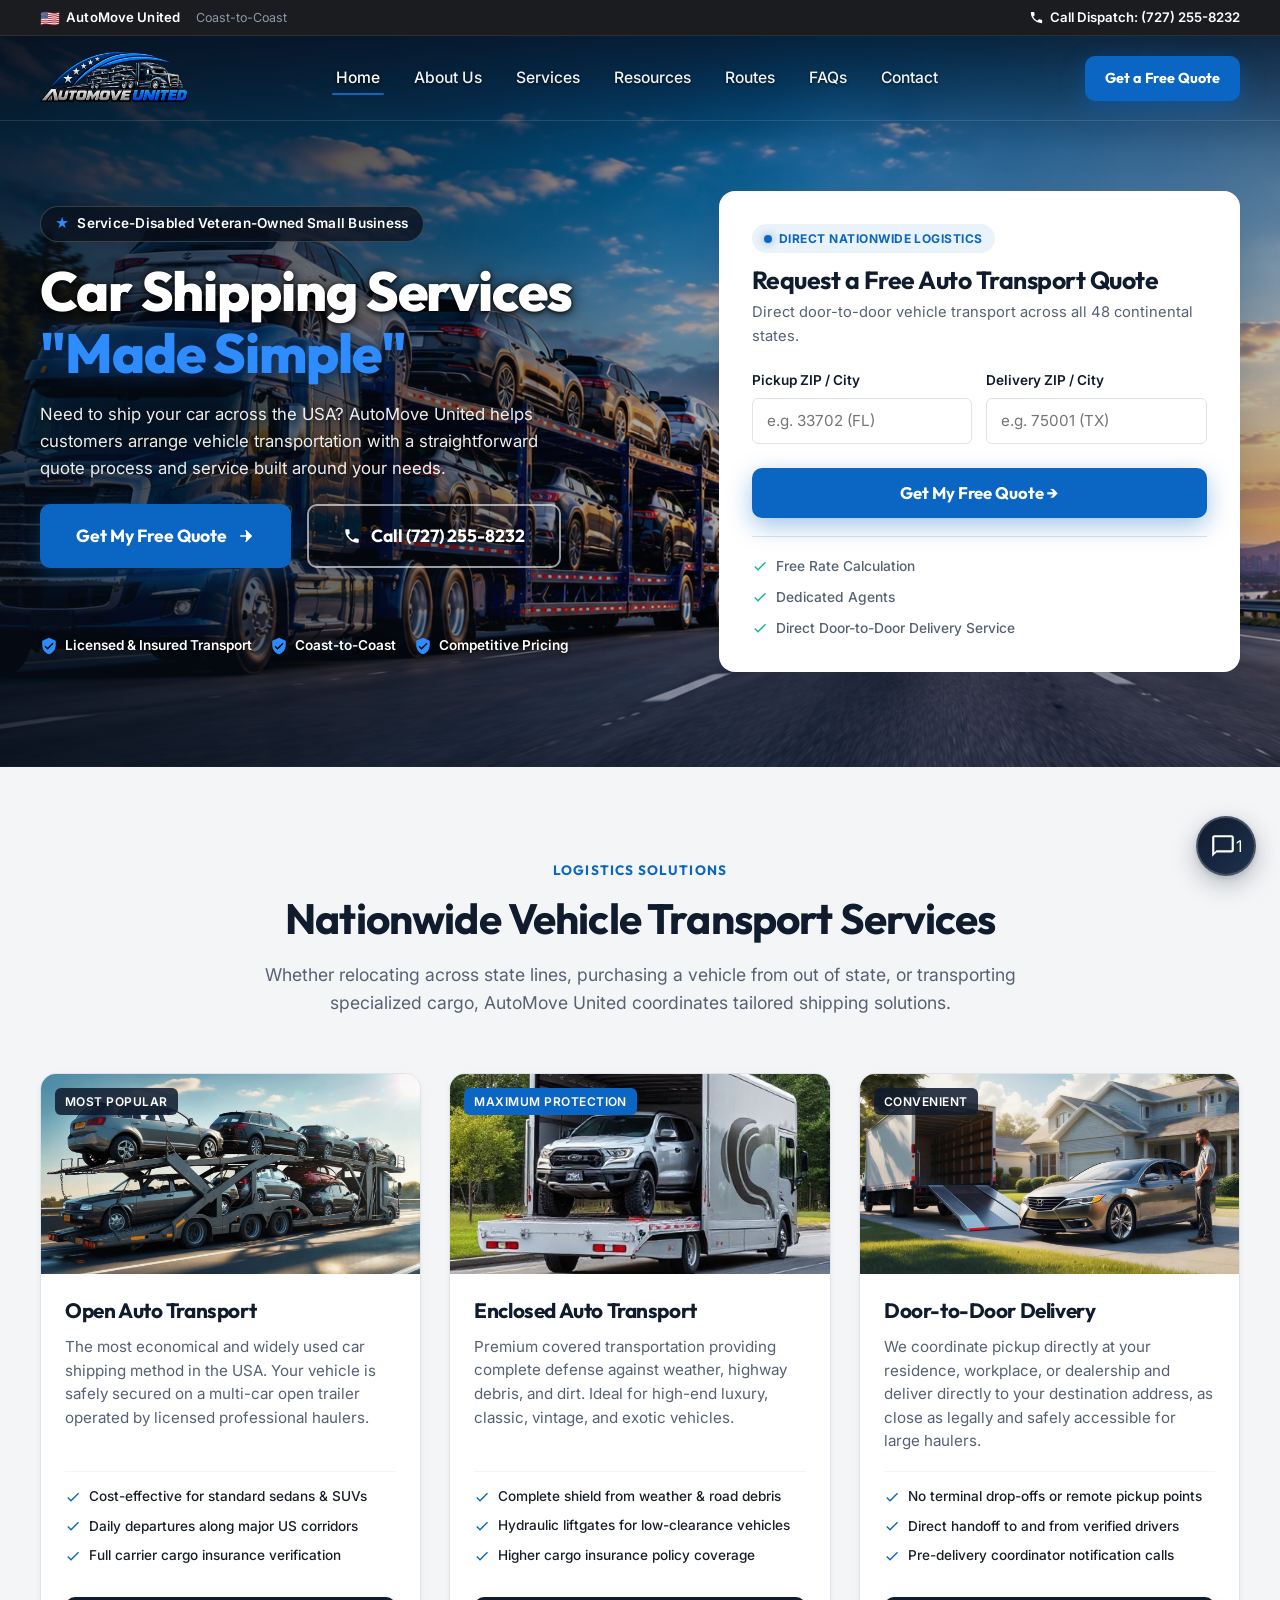
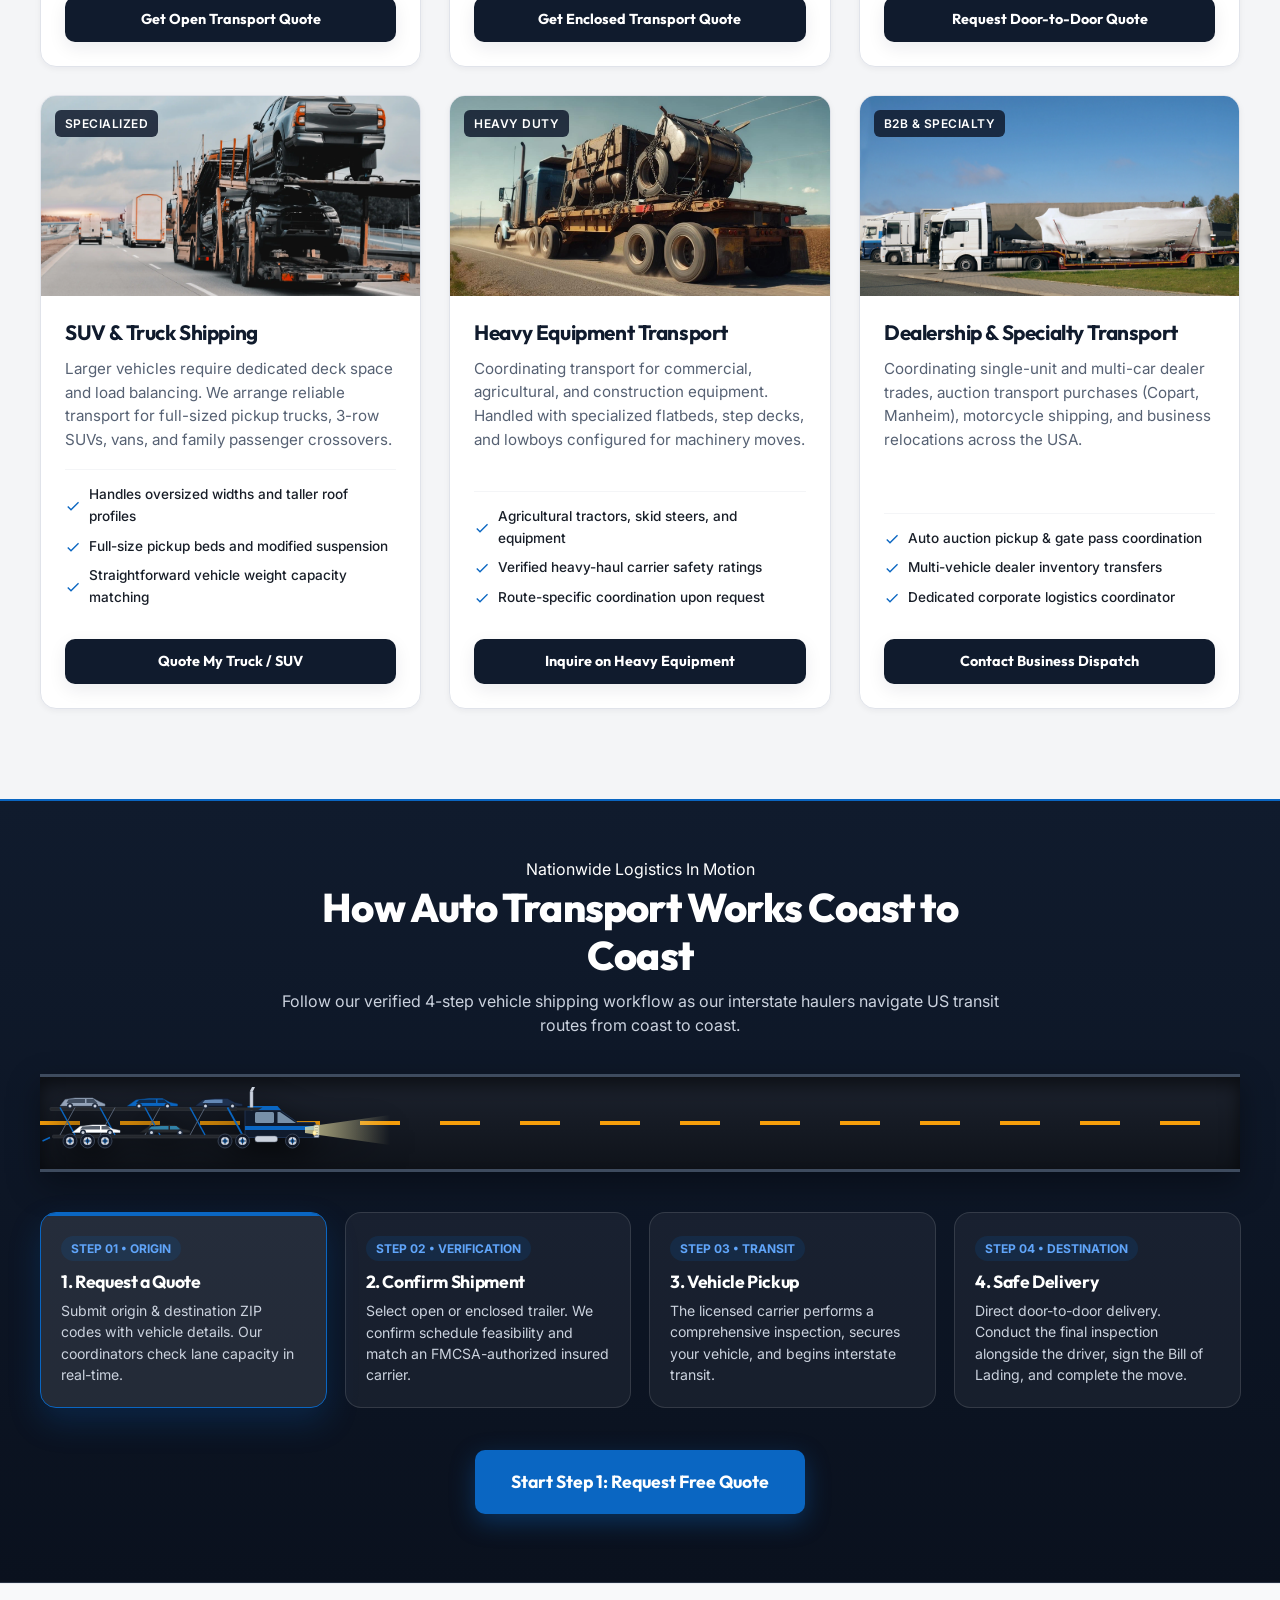
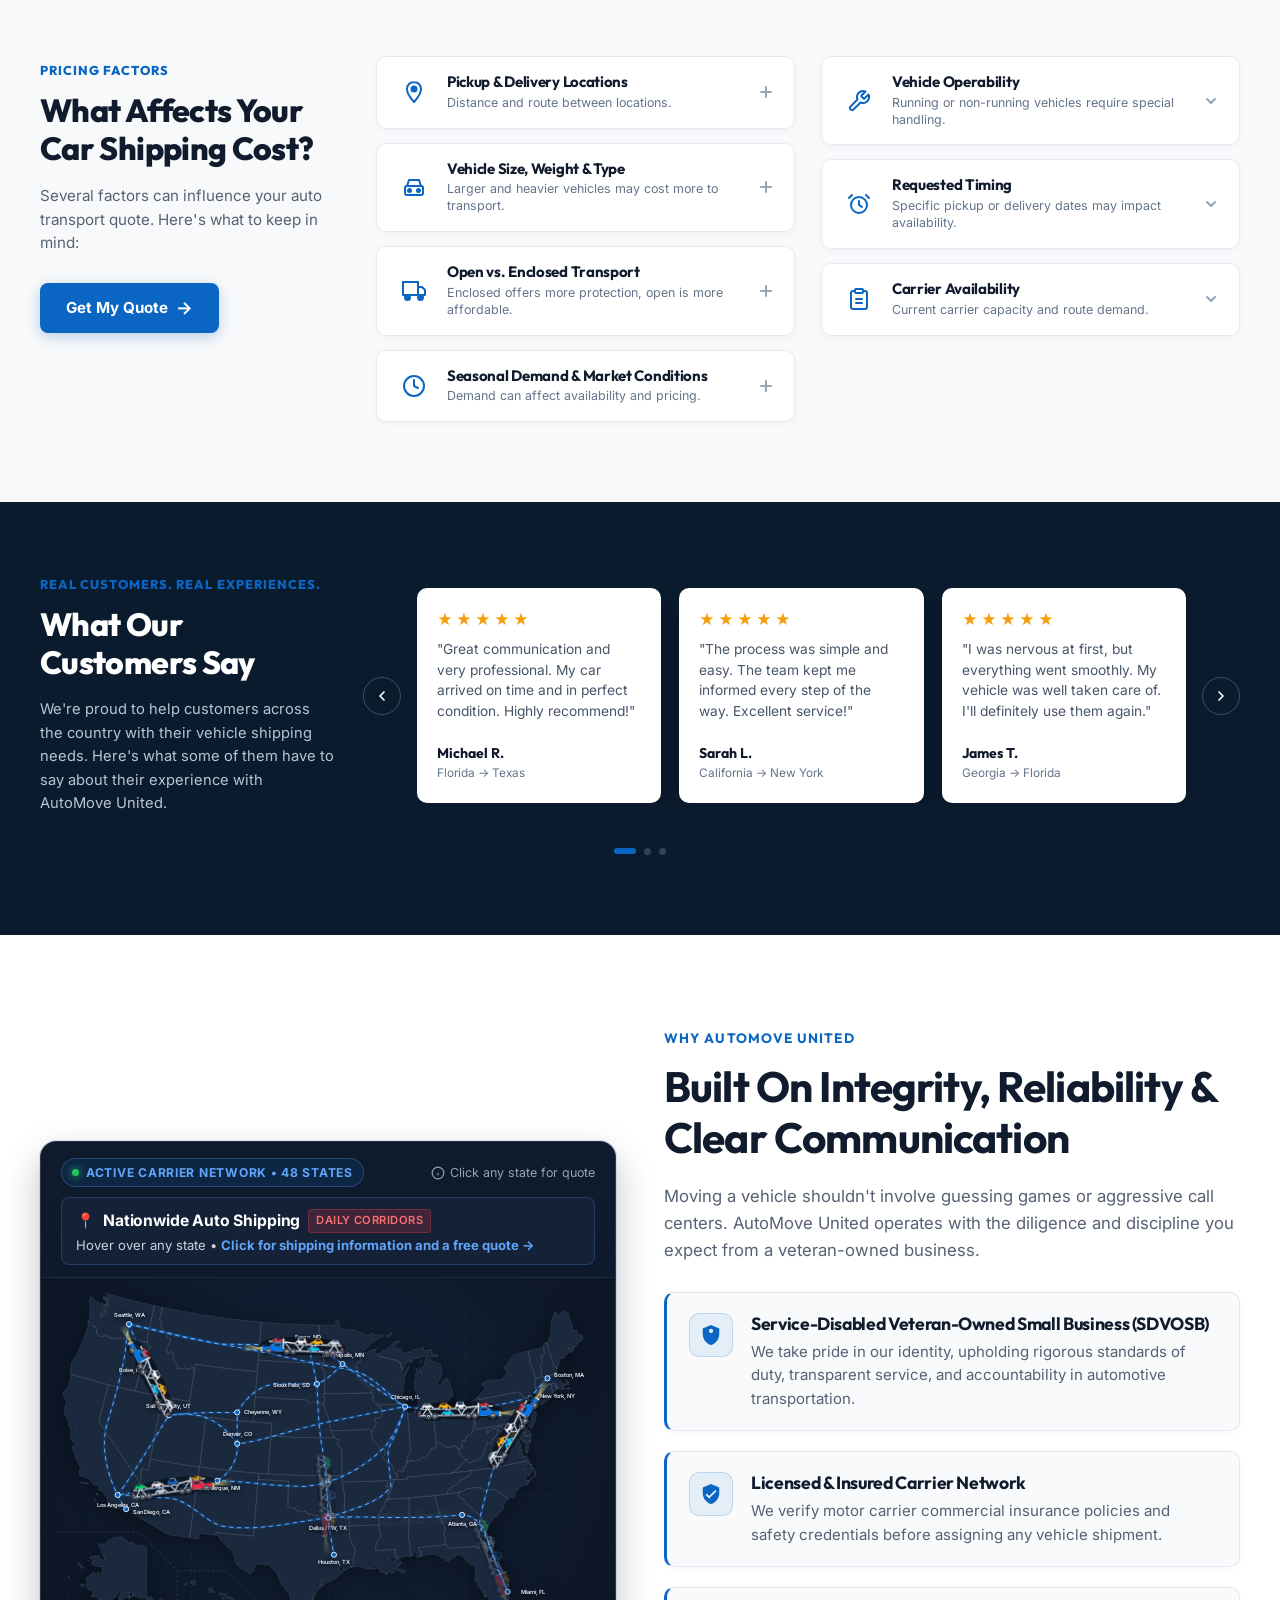
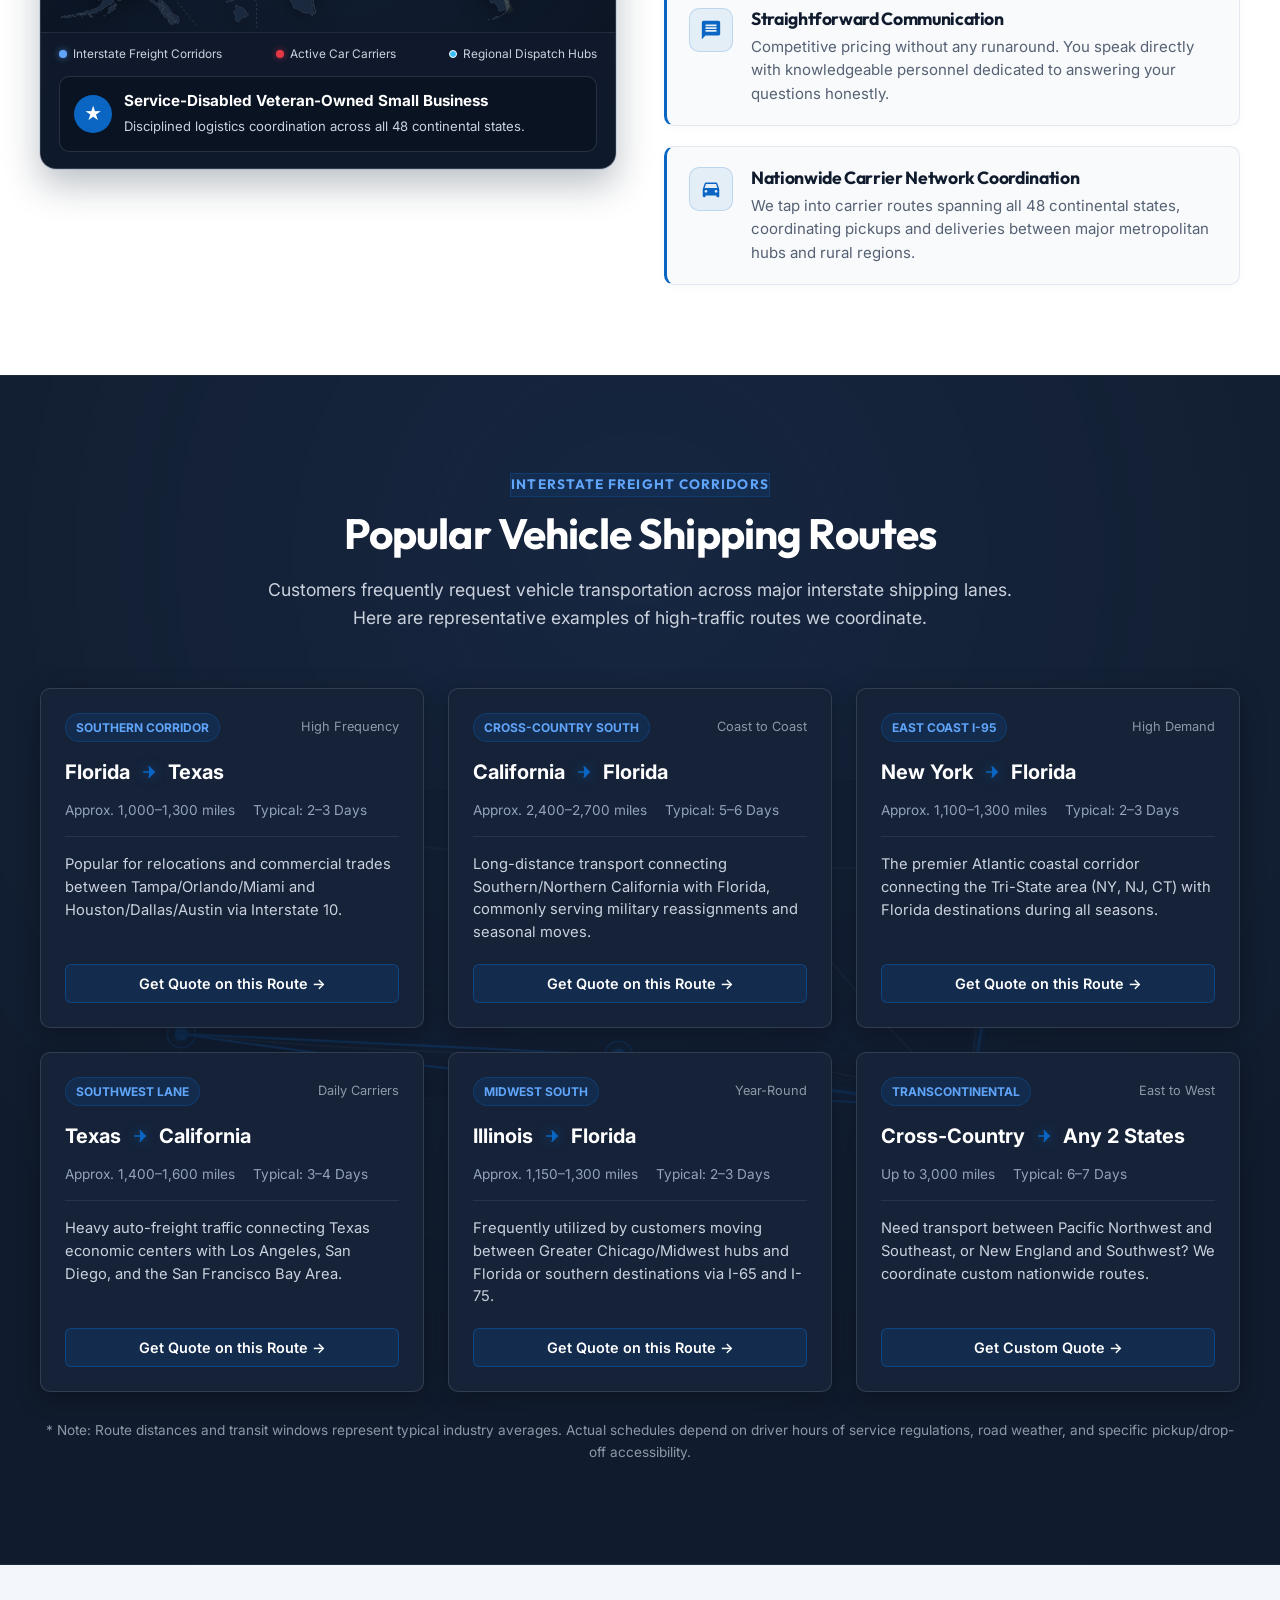
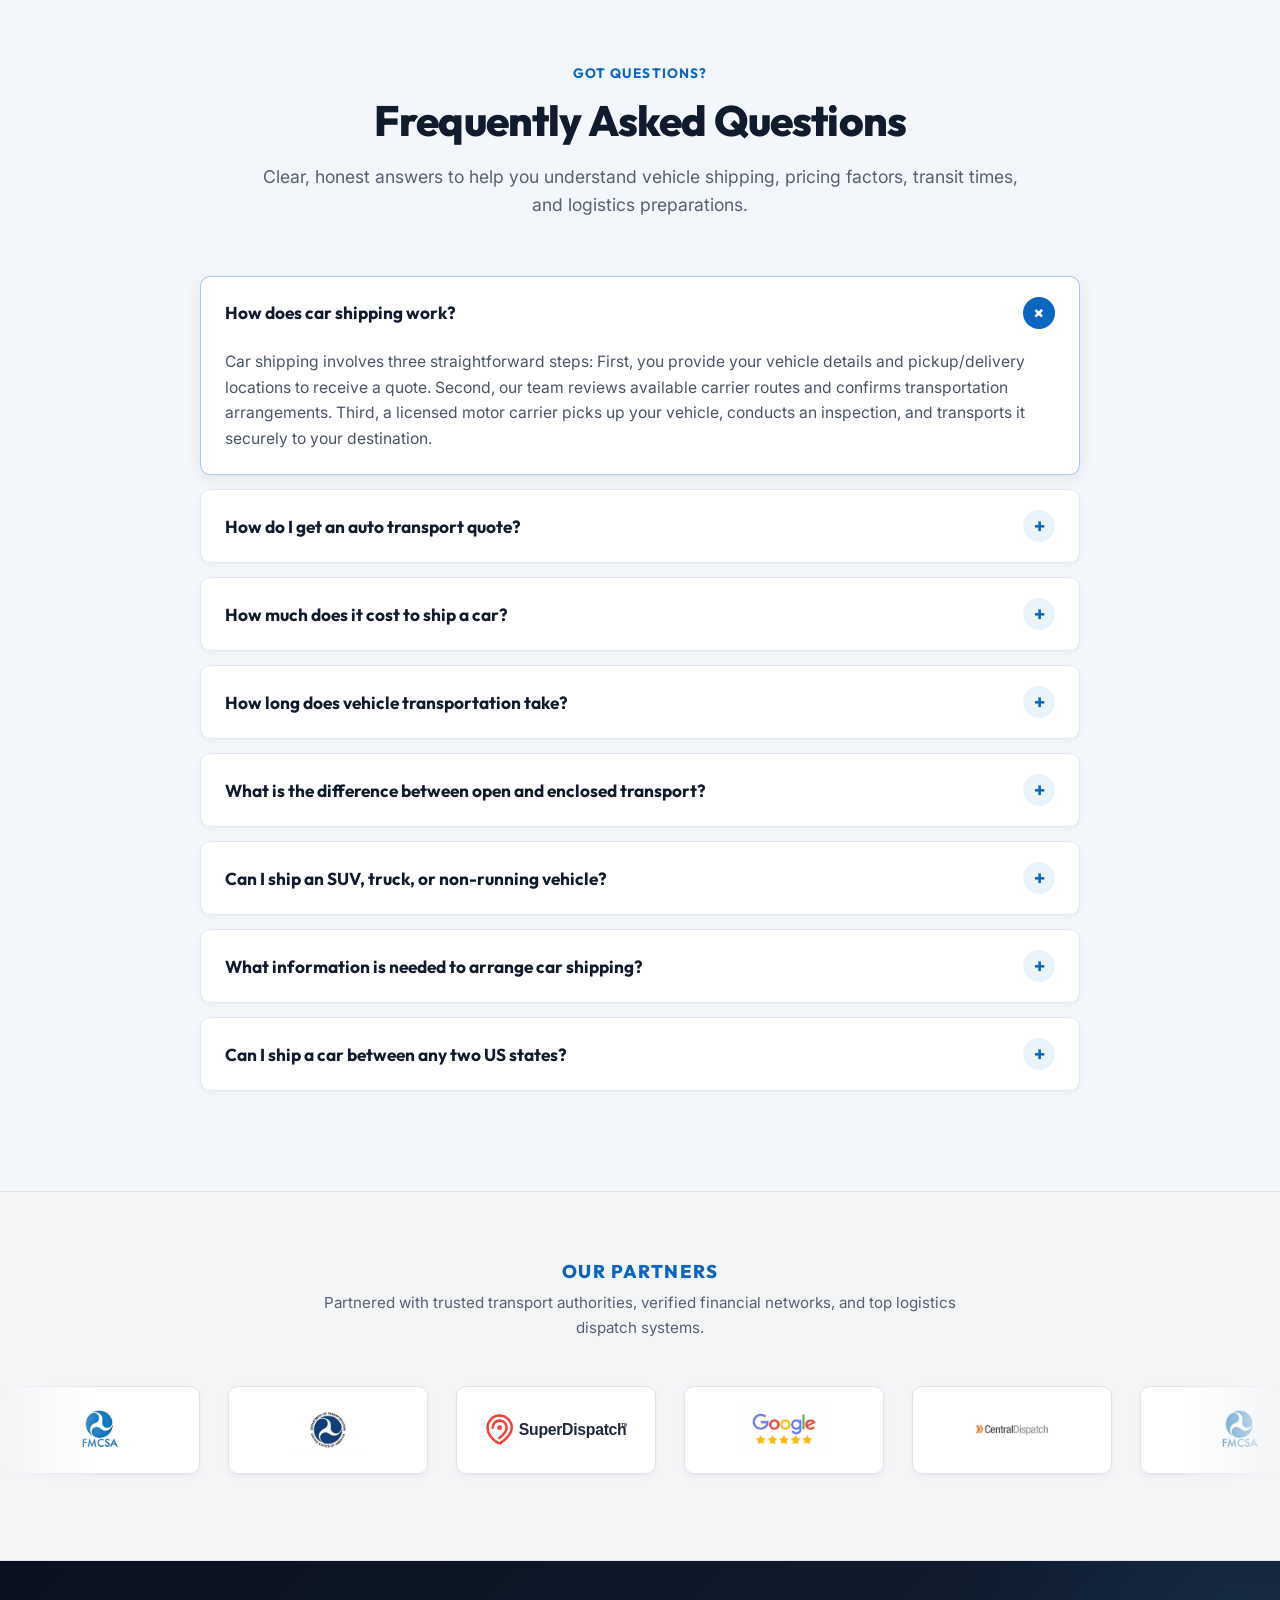
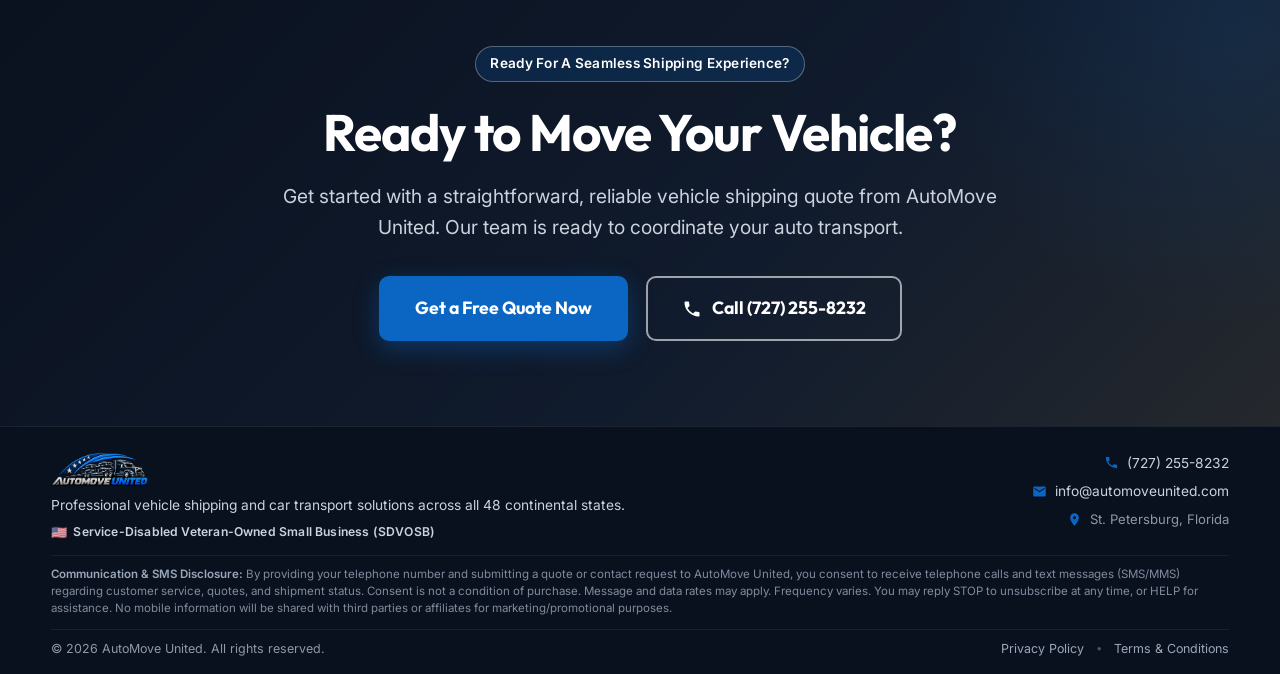
==== commit 64516ae6: "." ====
--- a/index.html
+++ b/index.html
@@ -2710,14 +2710,11 @@
             <img src="images/department-of-transportation.png" alt="U.S. Department of Transportation (USDOT)"
               loading="lazy">
           </div>
-          <div class="amu-partner-item" title="Bank of America Commercial Banking">
-            <img src="images/Bank-of-America.png" alt="Bank of America Commercial Banking" loading="lazy">
+          <div class="amu-partner-item" title="Super Dispatch Auto Transport Technology Platform">
+            <img src="images/Super-Dispatch.svg" alt="Super Dispatch Auto Transport Technology Platform" loading="lazy">
           </div>
           <div class="amu-partner-item" title="Google 5-Star Transport Partner">
             <img src="images/Google.png" alt="Google 5-Star Reviews &amp; Transport Partner" loading="lazy">
-          </div>
-          <div class="amu-partner-item" title="Stripe Secure Payment Processing">
-            <img src="images/stripe-logo-1.png" alt="Stripe Secure Payment Processing" loading="lazy">
           </div>
           <div class="amu-partner-item" title="Central Dispatch Carrier Network">
             <img src="images/Central-Dispatch.png" alt="Central Dispatch Carrier Network" loading="lazy">
@@ -2731,14 +2728,11 @@
             <img src="images/department-of-transportation.png" alt="U.S. Department of Transportation (USDOT)"
               loading="lazy">
           </div>
-          <div class="amu-partner-item" title="Bank of America Commercial Banking">
-            <img src="images/Bank-of-America.png" alt="Bank of America Commercial Banking" loading="lazy">
+          <div class="amu-partner-item" title="Super Dispatch Auto Transport Technology Platform">
+            <img src="images/Super-Dispatch.svg" alt="Super Dispatch Auto Transport Technology Platform" loading="lazy">
           </div>
           <div class="amu-partner-item" title="Google 5-Star Transport Partner">
             <img src="images/Google.png" alt="Google 5-Star Reviews &amp; Transport Partner" loading="lazy">
-          </div>
-          <div class="amu-partner-item" title="Stripe Secure Payment Processing">
-            <img src="images/stripe-logo-1.png" alt="Stripe Secure Payment Processing" loading="lazy">
           </div>
           <div class="amu-partner-item" title="Central Dispatch Carrier Network">
             <img src="images/Central-Dispatch.png" alt="Central Dispatch Carrier Network" loading="lazy">
@@ -2753,13 +2747,10 @@
             <img src="images/department-of-transportation.png" alt="" loading="lazy">
           </div>
           <div class="amu-partner-item" tabindex="-1">
-            <img src="images/Bank-of-America.png" alt="" loading="lazy">
+            <img src="images/Super-Dispatch.svg" alt="" loading="lazy">
           </div>
           <div class="amu-partner-item" tabindex="-1">
             <img src="images/Google.png" alt="" loading="lazy">
-          </div>
-          <div class="amu-partner-item" tabindex="-1">
-            <img src="images/stripe-logo-1.png" alt="" loading="lazy">
           </div>
           <div class="amu-partner-item" tabindex="-1">
             <img src="images/Central-Dispatch.png" alt="" loading="lazy">
@@ -2773,13 +2764,10 @@
             <img src="images/department-of-transportation.png" alt="" loading="lazy">
           </div>
           <div class="amu-partner-item" tabindex="-1">
-            <img src="images/Bank-of-America.png" alt="" loading="lazy">
+            <img src="images/Super-Dispatch.svg" alt="" loading="lazy">
           </div>
           <div class="amu-partner-item" tabindex="-1">
             <img src="images/Google.png" alt="" loading="lazy">
-          </div>
-          <div class="amu-partner-item" tabindex="-1">
-            <img src="images/stripe-logo-1.png" alt="" loading="lazy">
           </div>
           <div class="amu-partner-item" tabindex="-1">
             <img src="images/Central-Dispatch.png" alt="" loading="lazy">
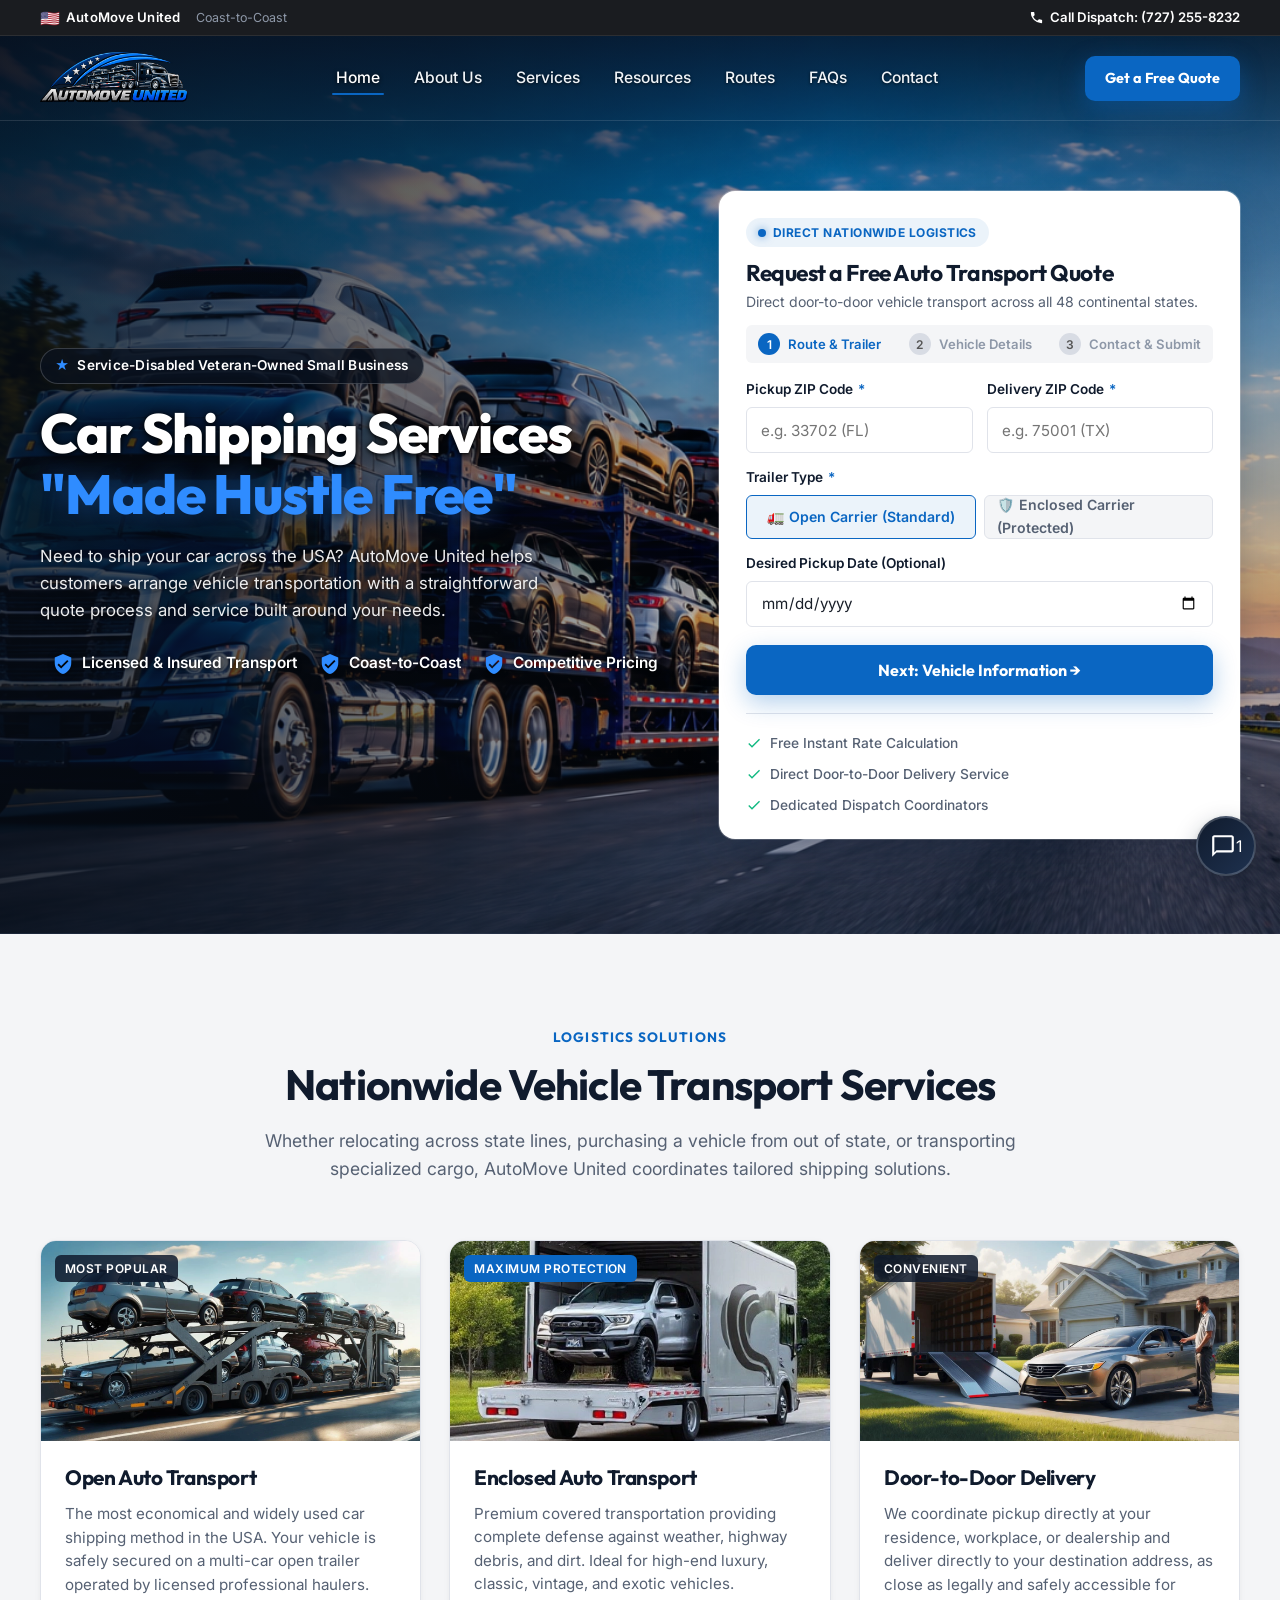
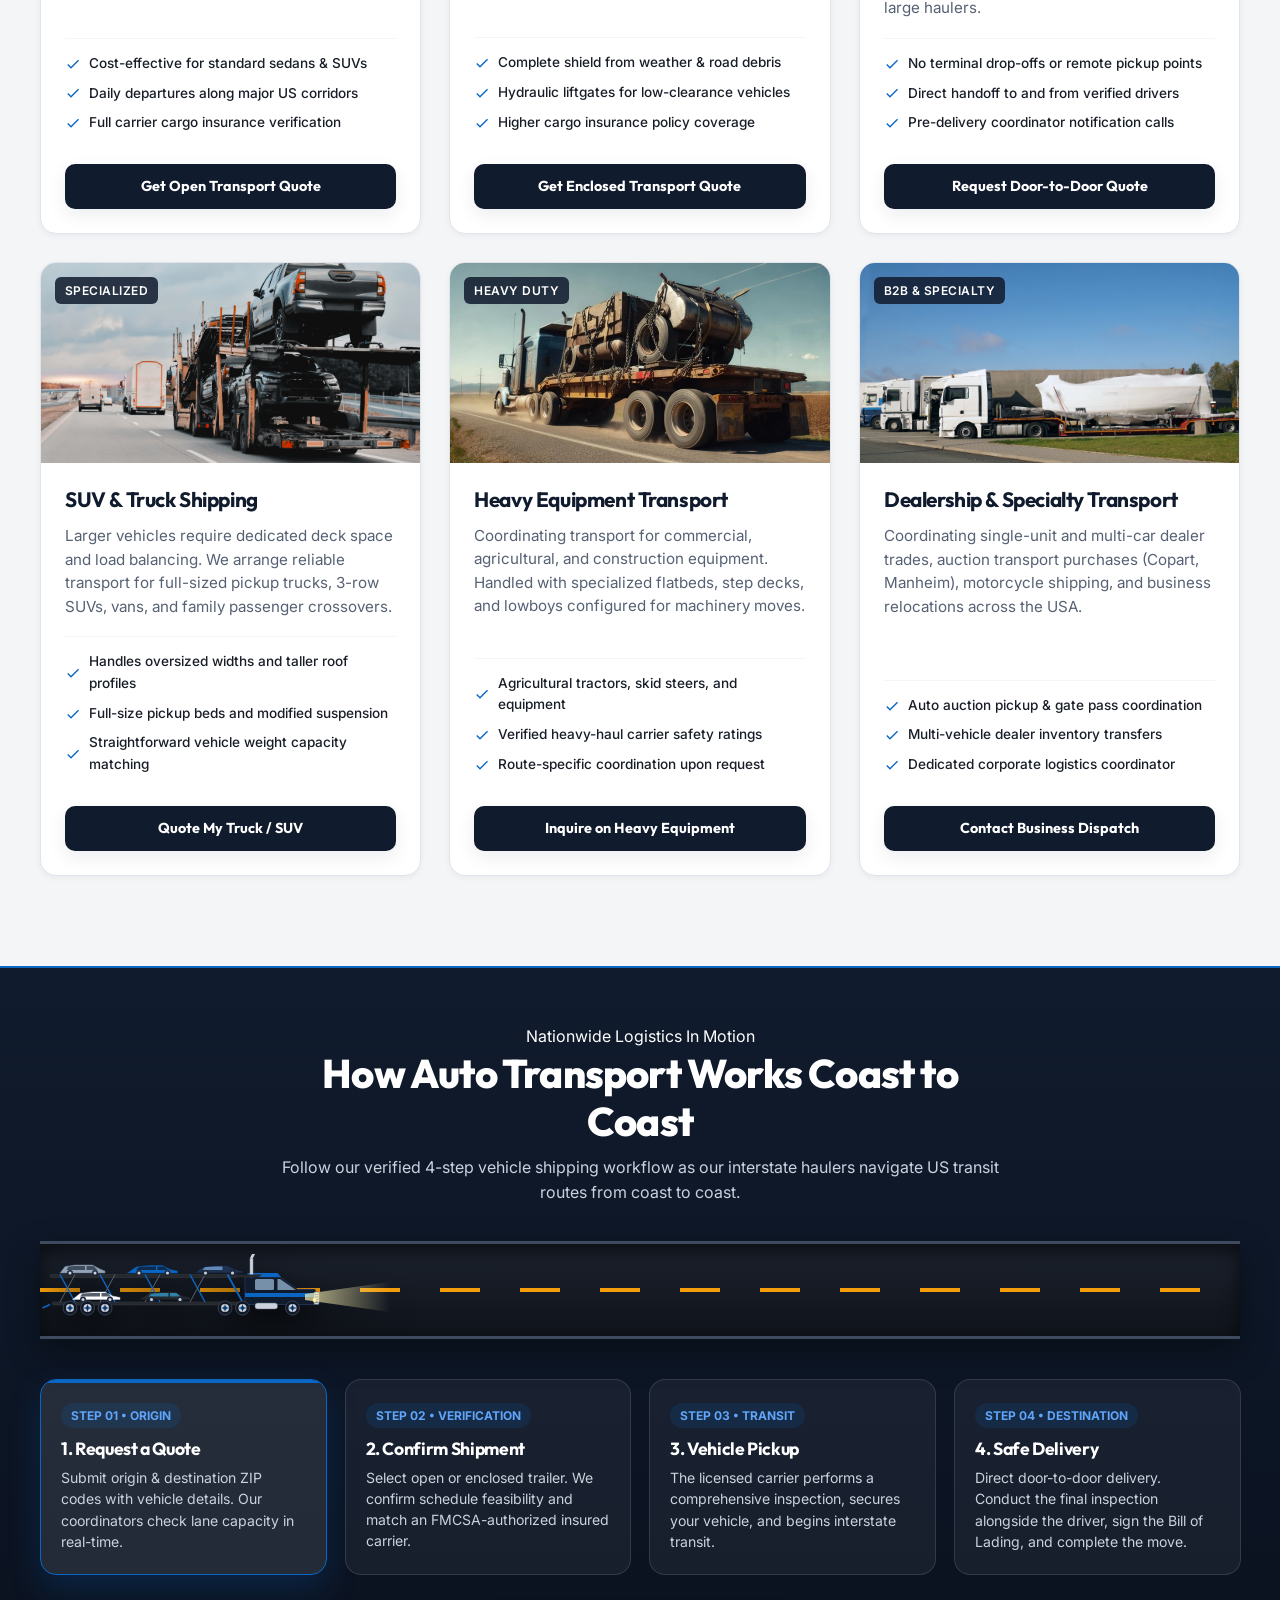
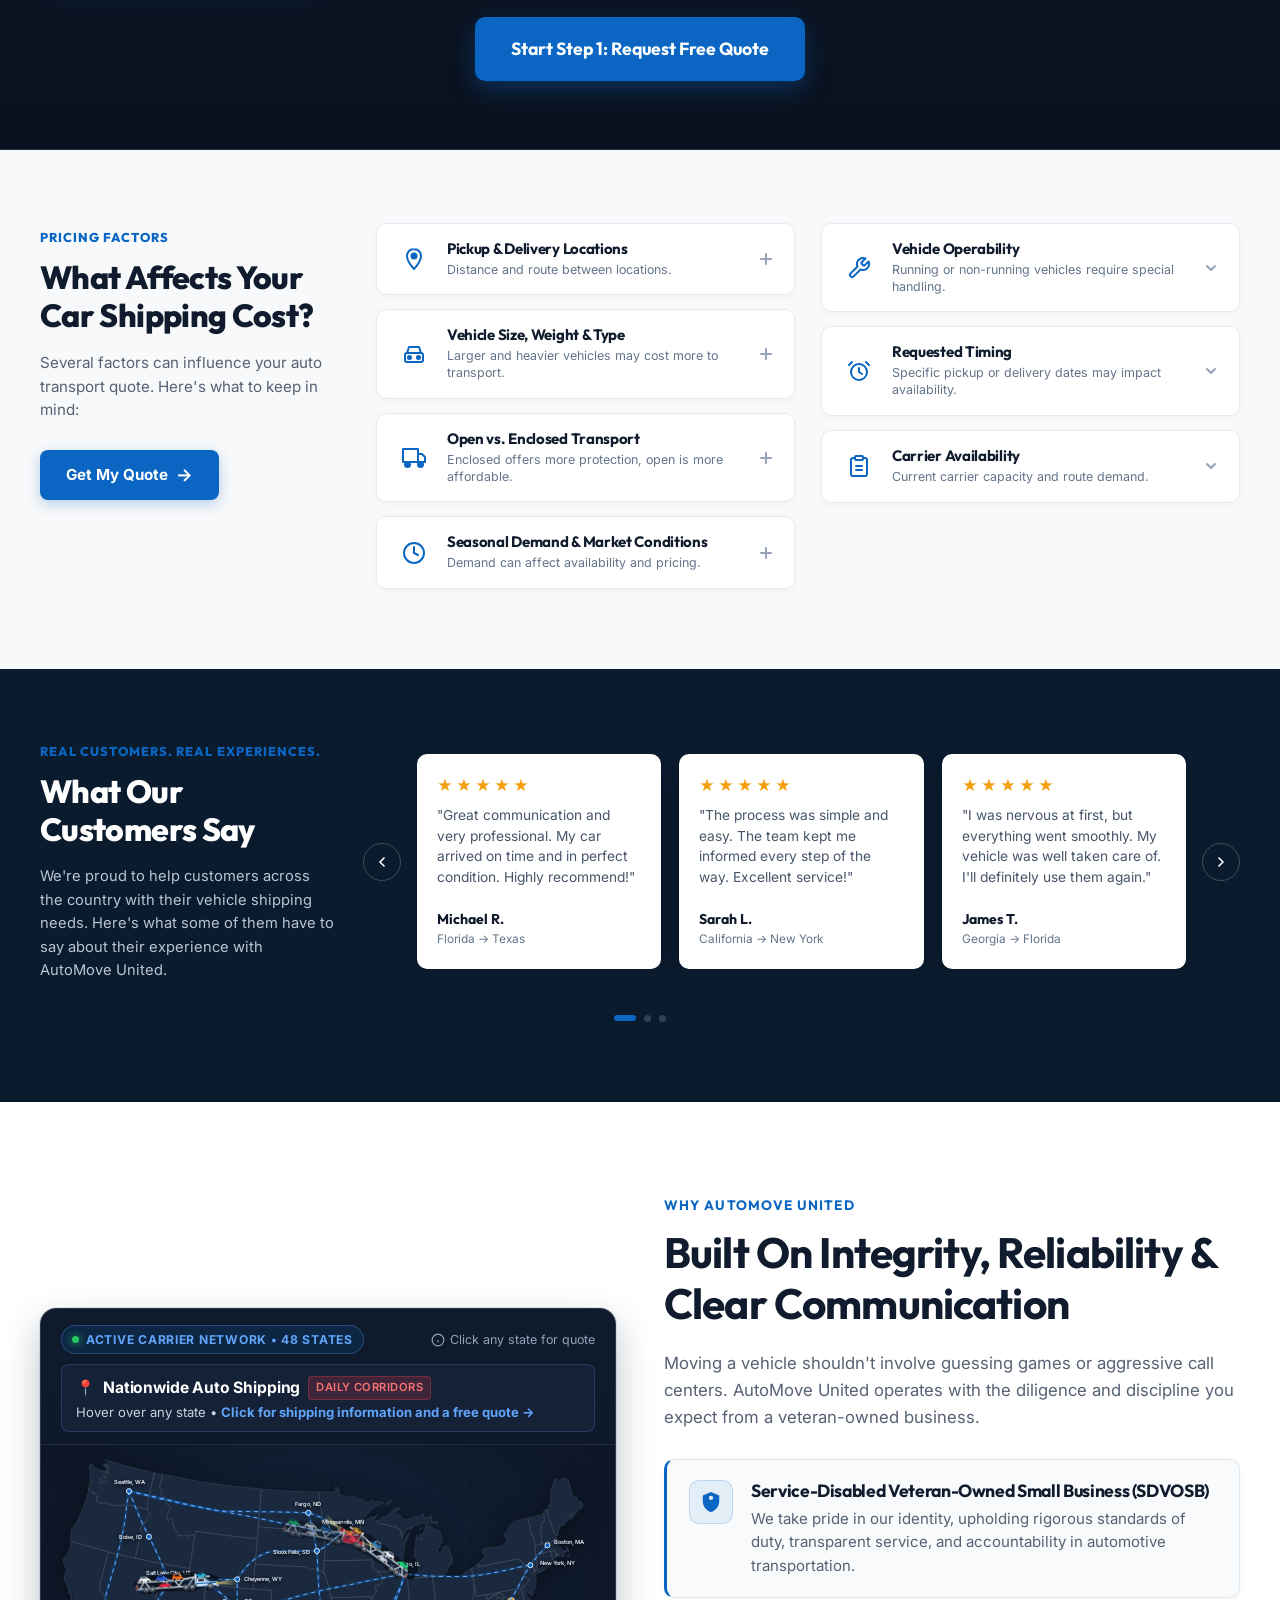
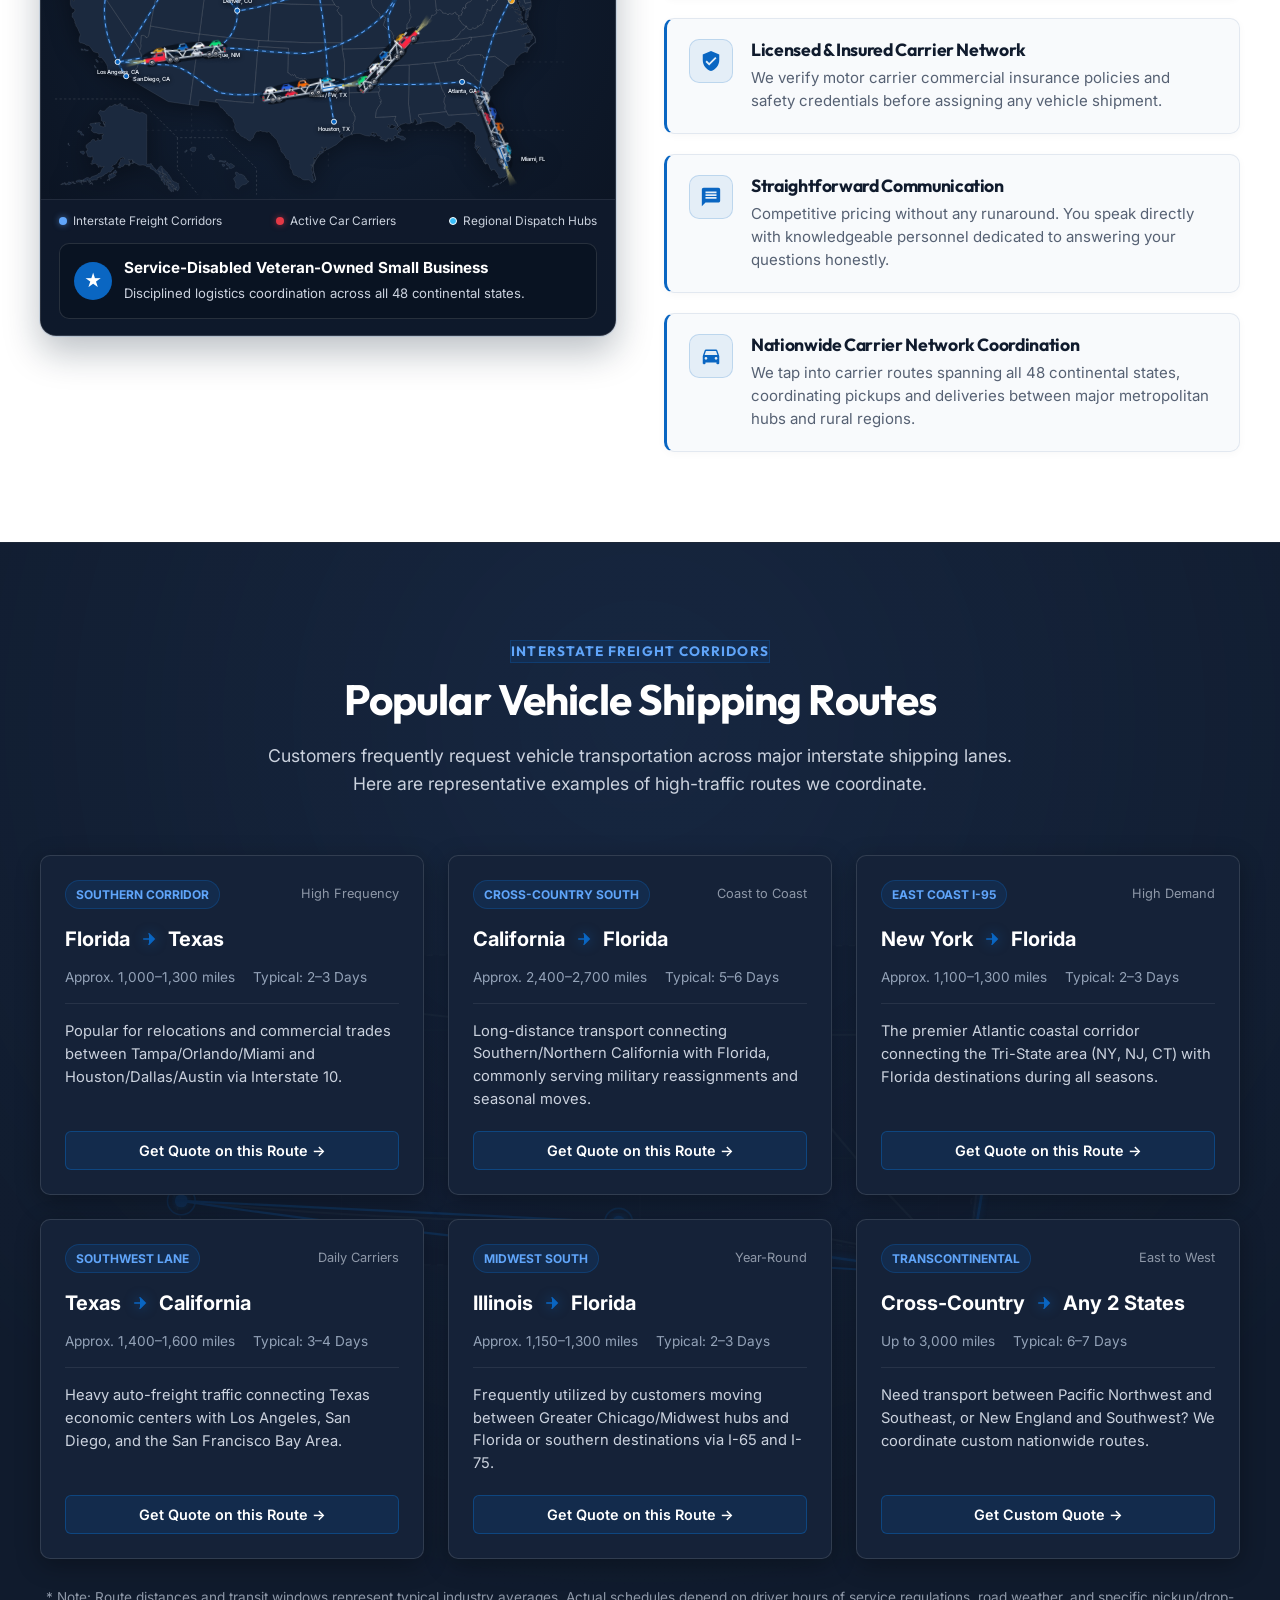
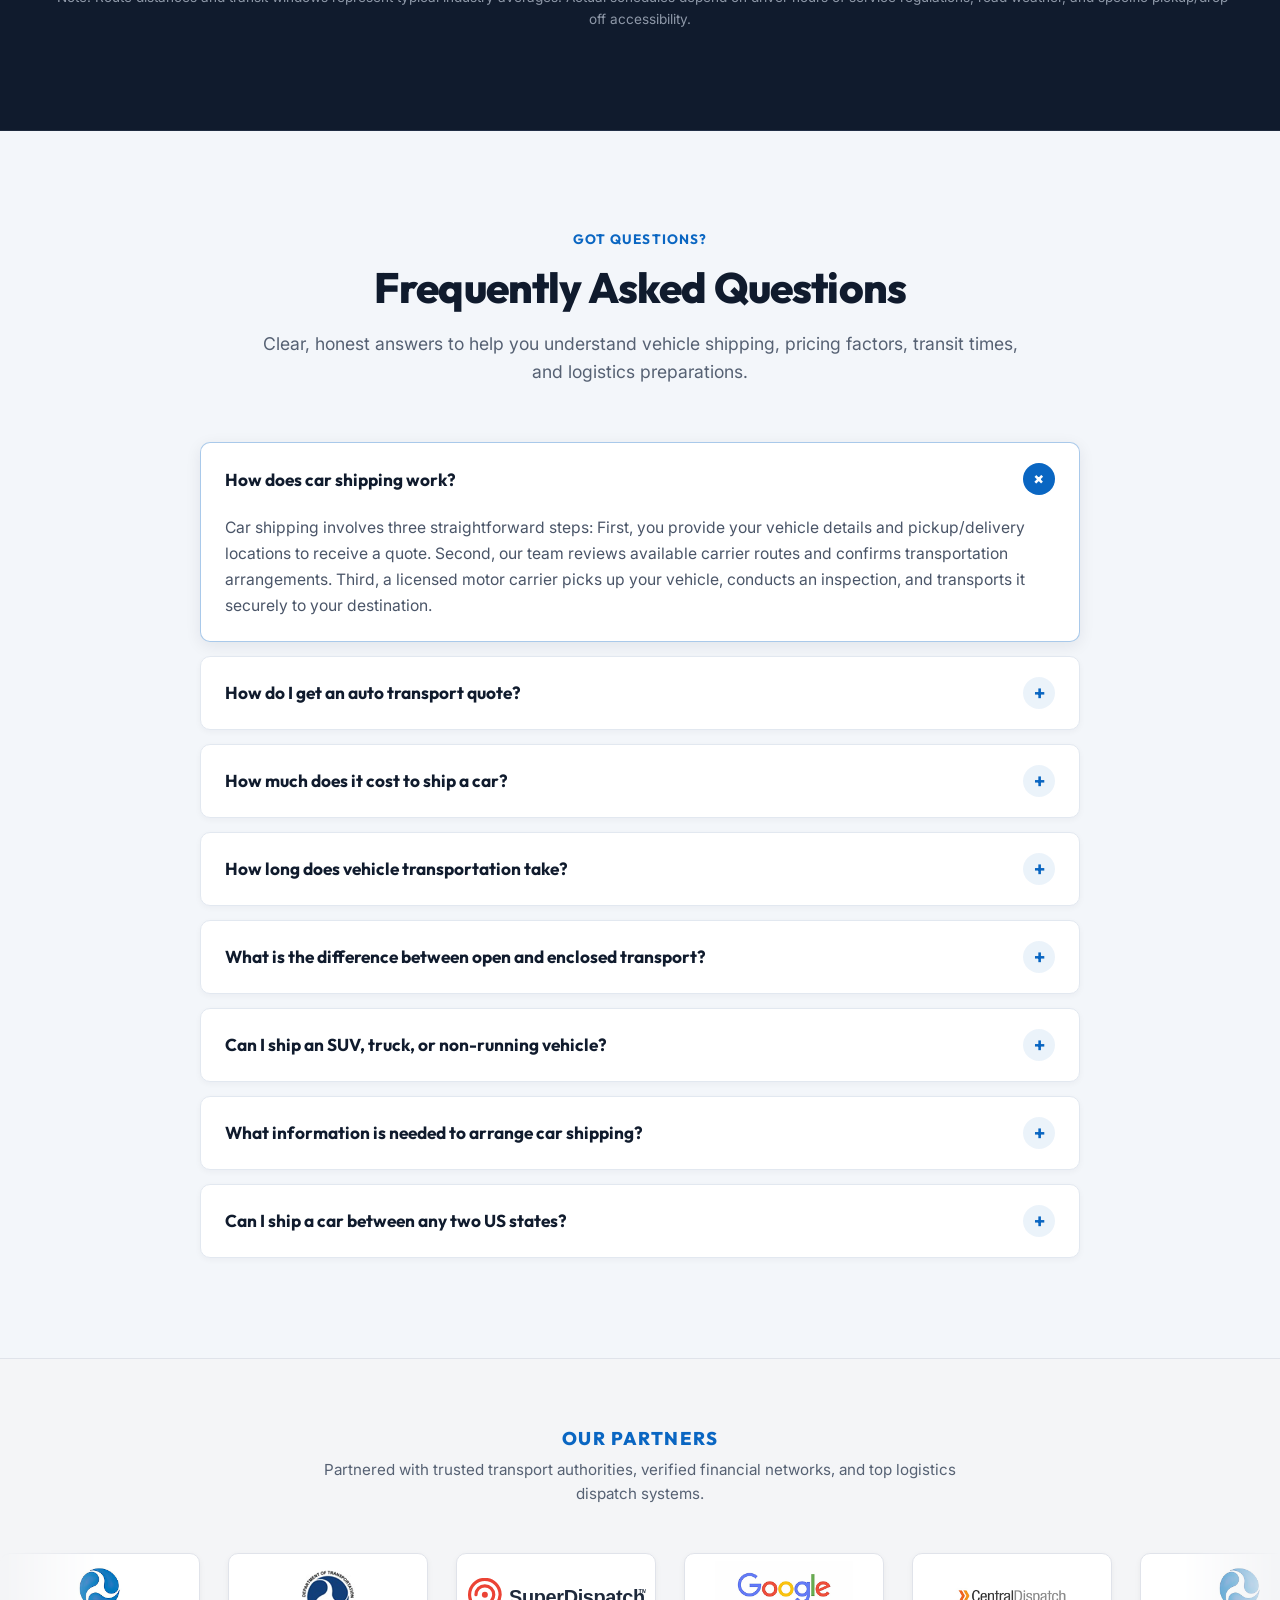
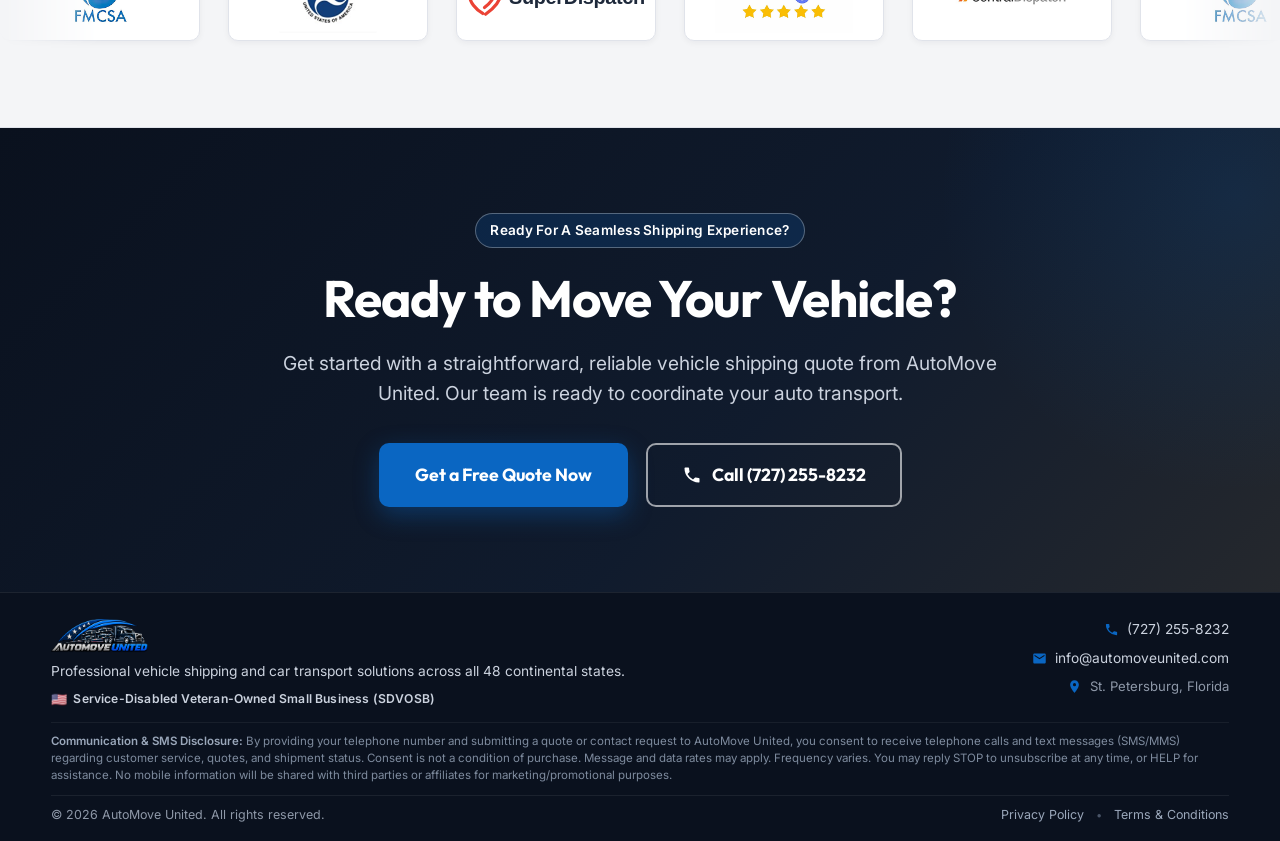
==== commit c9b00a7a: "." ====
--- a/index.html
+++ b/index.html
@@ -203,7 +203,7 @@
         </ul>
 
         <div class="amu-nav-actions">
-          <a href="#quote-modal" class="amu-btn amu-btn-primary amu-btn-sm amu-btn-glow" data-open-quote-modal>Get a
+          <a href="#amu-hero-quote-form" class="amu-btn amu-btn-primary amu-btn-sm amu-btn-glow" data-open-quote-modal>Get a
             Free Quote</a>
           <!-- Animated Hamburger Button -->
           <button class="amu-mobile-toggle" aria-label="Open mobile navigation menu" aria-expanded="false"
@@ -245,7 +245,7 @@
         </svg>
         Call Dispatch: (727) 255-8232
       </a>
-      <a href="#quote-modal" class="amu-btn amu-btn-primary amu-btn-full amu-btn-glow" data-open-quote-modal>Get a Free
+      <a href="#amu-hero-quote-form" class="amu-btn amu-btn-primary amu-btn-full amu-btn-glow" data-open-quote-modal>Get a Free
         Quote</a>
       <p style="font-size:0.75rem; color:#8E98A8; text-align:center; margin-top:8px; margin-bottom:0;">
         🇺🇸 Service-Disabled Veteran-Owned Small Business
@@ -271,7 +271,7 @@
             </div>
 
             <h1 class="amu-hero-title">
-              Car Shipping Services<br><span class="highlight-blue">"Made Simple"</span>
+              Car Shipping Services<br><span class="highlight-blue">"Made Hustle Free"</span>
             </h1>
 
             <p class="amu-hero-desc">
@@ -279,40 +279,23 @@
               a straightforward quote process and service built around your needs.
             </p>
 
-            <div class="amu-hero-cta-group">
-              <a href="#quote-modal" class="amu-btn amu-btn-primary amu-btn-lg amu-btn-glow" data-open-quote-modal>
-                Get My Free Quote
-                <svg width="18" height="18" viewBox="0 0 24 24" fill="currentColor">
-                  <path d="M5 12h14M12 5l7 7-7 7" stroke="currentColor" stroke-width="2" stroke-linecap="round"
-                    stroke-linejoin="round" />
-                </svg>
-              </a>
-              <a href="tel:7272558232" class="amu-btn amu-btn-outline amu-btn-lg">
-                <svg width="18" height="18" viewBox="0 0 24 24" fill="currentColor">
-                  <path
-                    d="M6.62 10.79a15.053 15.053 0 006.59 6.59l2.2-2.2a1 1 0 011.02-.24c1.12.37 2.33.57 3.57.57a1 1 0 011 1V20a1 1 0 01-1 1A17 17 0 013 4a1 1 0 011-1h3.5a1 1 0 011 1c0 1.25.2 2.45.57 3.57a1 1 0 01-.25 1.02l-2.2 2.2z" />
-                </svg>
-                Call (727) 255-8232
-              </a>
-            </div>
-
             <div class="amu-hero-trust-bar">
               <div class="amu-hero-trust-item">
-                <svg width="20" height="20" viewBox="0 0 24 24" fill="currentColor">
+                <svg width="22" height="22" viewBox="0 0 24 24" fill="currentColor" aria-hidden="true">
                   <path
                     d="M12 1L3 5v6c0 5.55 3.84 10.74 9 12 5.16-1.26 9-6.45 9-12V5l-9-4zm-2 16l-4-4 1.41-1.41L10 14.17l6.59-6.59L18 9l-8 8z" />
                 </svg>
                 <span>Licensed &amp; Insured Transport</span>
               </div>
               <div class="amu-hero-trust-item">
-                <svg width="20" height="20" viewBox="0 0 24 24" fill="currentColor">
+                <svg width="22" height="22" viewBox="0 0 24 24" fill="currentColor" aria-hidden="true">
                   <path
                     d="M12 1L3 5v6c0 5.55 3.84 10.74 9 12 5.16-1.26 9-6.45 9-12V5l-9-4zm-2 16l-4-4 1.41-1.41L10 14.17l6.59-6.59L18 9l-8 8z" />
                 </svg>
                 <span>Coast-to-Coast</span>
               </div>
               <div class="amu-hero-trust-item">
-                <svg width="20" height="20" viewBox="0 0 24 24" fill="currentColor">
+                <svg width="22" height="22" viewBox="0 0 24 24" fill="currentColor" aria-hidden="true">
                   <path
                     d="M12 1L3 5v6c0 5.55 3.84 10.74 9 12 5.16-1.26 9-6.45 9-12V5l-9-4zm-2 16l-4-4 1.41-1.41L10 14.17l6.59-6.59L18 9l-8 8z" />
                 </svg>
@@ -321,8 +304,8 @@
             </div>
           </div>
 
-          <!-- Hero Quote Starter Card Column -->
-          <div class="amu-hero-starter-card" id="hero-quote-starter-card">
+          <!-- Hero Quote Form Column -->
+          <div class="amu-hero-form-card" id="hero-quote-card">
             <div class="amu-hero-form-header">
               <div class="amu-starter-badge">
                 <span class="amu-starter-dot" aria-hidden="true"></span>
@@ -333,50 +316,234 @@
               </p>
             </div>
 
-            <div class="amu-starter-form-preview">
-              <div class="amu-form-grid">
+            <!-- Dynamic State Context Chip / Badge -->
+            <div class="amu-modal-state-badge" id="amu-modal-state-badge" style="display:none;">
+              <span>📍 Selected State: <strong id="amu-modal-state-name">New York</strong> (Pre-filled as Pickup
+                location)</span>
+              <button type="button" class="amu-modal-state-clear" id="amu-modal-state-clear"
+                aria-label="Clear selected state" title="Clear selected state">&times;</button>
+            </div>
+
+            <!-- Form Multi-Step Progress Tracker -->
+            <div class="amu-form-progress" aria-hidden="true">
+              <div class="amu-progress-step active" data-step-indicator="1">
+                <span class="amu-step-num">1</span>
+                <span>Route &amp; Trailer</span>
+              </div>
+              <div class="amu-progress-step" data-step-indicator="2">
+                <span class="amu-step-num">2</span>
+                <span>Vehicle Details</span>
+              </div>
+              <div class="amu-progress-step" data-step-indicator="3">
+                <span class="amu-step-num">3</span>
+                <span>Contact &amp; Submit</span>
+              </div>
+            </div>
+
+            <form id="amu-hero-quote-form" method="post" novalidate>
+              <!-- Anti-Spam Honeypot Field -->
+              <div class="amu-hp" aria-hidden="true">
+                <label for="amu-hp-website">Leave blank</label>
+                <input type="text" id="amu-hp-website" class="amu-hp-input" name="amu_website_field" tabindex="-1"
+                  autocomplete="off">
+              </div>
+
+              <!-- STEP 1: ROUTE & TRAILER TYPE -->
+              <div class="amu-form-step active" data-step="1">
+                <div class="amu-form-grid">
+                  <div class="amu-form-group">
+                    <label class="amu-form-label" for="hero-pick-zip">
+                      Pickup ZIP Code <span class="req">*</span>
+                    </label>
+                    <input type="text" id="hero-pick-zip" name="Pick-Up-ZIP-Code" class="amu-form-control"
+                      placeholder="e.g. 33702 (FL)" maxlength="10" inputmode="numeric" pattern="[0-9]*"
+                      autocomplete="postal-code" required>
+                  </div>
+                  <div class="amu-form-group">
+                    <label class="amu-form-label" for="hero-drop-zip">
+                      Delivery ZIP Code <span class="req">*</span>
+                    </label>
+                    <input type="text" id="hero-drop-zip" name="Drop-Off-Zip-Code" class="amu-form-control"
+                      placeholder="e.g. 75001 (TX)" maxlength="10" inputmode="numeric" pattern="[0-9]*"
+                      autocomplete="postal-code" required>
+                  </div>
+                </div>
+
                 <div class="amu-form-group">
-                  <label class="amu-form-label" for="starter-pick-zip">
-                    Pickup ZIP / City
+                  <label class="amu-form-label">
+                    Trailer Type <span class="req">*</span>
                   </label>
-                  <input type="text" id="starter-pick-zip" class="amu-form-control" placeholder="e.g. 33702 (FL)"
-                    maxlength="20" autocomplete="postal-code">
-                </div>
+                  <div class="amu-radio-pills">
+                    <label class="amu-radio-pill">
+                      <input type="radio" name="Trailer-Type" value="Open" checked>
+                      <span class="amu-radio-pill-box">
+                        <span>🚛 Open Carrier (Standard)</span>
+                      </span>
+                    </label>
+                    <label class="amu-radio-pill">
+                      <input type="radio" name="Trailer-Type" value="Enclosed">
+                      <span class="amu-radio-pill-box">
+                        <span>🛡️ Enclosed Carrier (Protected)</span>
+                      </span>
+                    </label>
+                  </div>
+                </div>
+
                 <div class="amu-form-group">
-                  <label class="amu-form-label" for="starter-drop-zip">
-                    Delivery ZIP / City
+                  <label class="amu-form-label" for="hero-date">
+                    Desired Pickup Date (Optional)
                   </label>
-                  <input type="text" id="starter-drop-zip" class="amu-form-control" placeholder="e.g. 75001 (TX)"
-                    maxlength="20" autocomplete="postal-code">
-                </div>
-              </div>
-
-              <div class="amu-form-group" style="margin-top: 10px; margin-bottom: 6px;">
-                <button type="button" class="amu-btn amu-btn-primary amu-btn-full amu-btn-glow"
-                  id="amu-hero-starter-btn" data-open-quote-modal style="height: 50px; font-size: 1.05rem;">
-                  Get My Free Quote &rarr;
-                </button>
-              </div>
-
-              <div class="amu-starter-perks">
-                <div class="amu-starter-perk">
-                  <svg width="16" height="16" viewBox="0 0 24 24" fill="currentColor" aria-hidden="true">
-                    <path d="M9 16.17L4.83 12l-1.42 1.41L9 19 21 7l-1.41-1.41z" />
-                  </svg>
-                  <span>Free Rate Calculation</span>
-                </div>
-                <div class="amu-starter-perk">
-                  <svg width="16" height="16" viewBox="0 0 24 24" fill="currentColor" aria-hidden="true">
-                    <path d="M9 16.17L4.83 12l-1.42 1.41L9 19 21 7l-1.41-1.41z" />
-                  </svg>
-                  <span>Dedicated Agents</span>
-                </div>
-                <div class="amu-starter-perk">
-                  <svg width="16" height="16" viewBox="0 0 24 24" fill="currentColor" aria-hidden="true">
-                    <path d="M9 16.17L4.83 12l-1.42 1.41L9 19 21 7l-1.41-1.41z" />
-                  </svg>
-                  <span>Direct Door-to-Door Delivery Service</span>
-                </div>
+                  <input type="date" id="hero-date" name="Preferred Vehicle Delivery Date" class="amu-form-control">
+                </div>
+
+                <div class="amu-form-nav">
+                  <button type="button" class="amu-btn amu-btn-primary amu-btn-full amu-next-step-1">
+                    Next: Vehicle Information &rarr;
+                  </button>
+                </div>
+              </div>
+
+              <!-- STEP 2: VEHICLE DETAILS -->
+              <div class="amu-form-step" data-step="2">
+                <div class="amu-form-grid">
+                  <div class="amu-form-group">
+                    <label class="amu-form-label" for="hero-vehicle-year">
+                      Vehicle Year <span class="req">*</span>
+                    </label>
+                    <select id="hero-vehicle-year" name="Vehicle Make (Year)" class="amu-form-control amu-year-select"
+                      required>
+                      <option value="">Select Year</option>
+                    </select>
+                  </div>
+                  <div class="amu-form-group">
+                    <label class="amu-form-label" for="hero-vehicle-make">
+                      Vehicle Make <span class="req">*</span>
+                    </label>
+                    <input type="text" id="hero-vehicle-make" name="Vehicle-Make-Brand" class="amu-form-control"
+                      placeholder="e.g. Ford, Toyota, BMW" autocomplete="off" required>
+                  </div>
+                </div>
+
+                <div class="amu-form-grid">
+                  <div class="amu-form-group">
+                    <label class="amu-form-label" for="hero-vehicle-model">
+                      Vehicle Model <span class="req">*</span>
+                    </label>
+                    <input type="text" id="hero-vehicle-model" name="Vehicle-Model" class="amu-form-control"
+                      placeholder="e.g. F-150, Camry, X5" autocomplete="off" required>
+                  </div>
+                  <div class="amu-form-group">
+                    <label class="amu-form-label">
+                      Condition (Operable?) <span class="req">*</span>
+                    </label>
+                    <div class="amu-radio-pills">
+                      <label class="amu-radio-pill">
+                        <input type="radio" name="Operable" value="Yes" checked>
+                        <span class="amu-radio-pill-box">✓ Running</span>
+                      </label>
+                      <label class="amu-radio-pill">
+                        <input type="radio" name="Operable" value="No">
+                        <span class="amu-radio-pill-box">✕ Inoperable</span>
+                      </label>
+                    </div>
+                  </div>
+                </div>
+
+                <div class="amu-form-group">
+                  <label class="amu-form-label" for="hero-priority">
+                    Delivery Priority
+                  </label>
+                  <select id="hero-priority" name="Delivery-Priority" class="amu-form-control">
+                    <option value="Standard">Standard Schedule (Most Economical)</option>
+                    <option value="High">High Priority / Expedited</option>
+                    <option value="Flexible">Flexible Window</option>
+                  </select>
+                </div>
+
+                <div class="amu-form-nav">
+                  <button type="button" class="amu-btn amu-btn-outline-dark amu-prev-step-2">&larr; Back</button>
+                  <button type="button" class="amu-btn amu-btn-primary amu-next-step-2">Next: Contact Details
+                    &rarr;</button>
+                </div>
+              </div>
+
+              <!-- STEP 3: CONTACT & SUBMIT -->
+              <div class="amu-form-step" data-step="3">
+                <div class="amu-form-group">
+                  <label class="amu-form-label" for="hero-name">
+                    Full Name <span class="req">*</span>
+                  </label>
+                  <input type="text" id="hero-name" name="Full-Name-rq" class="amu-form-control"
+                    placeholder="Your full name" autocomplete="name" required>
+                </div>
+
+                <div class="amu-form-grid">
+                  <div class="amu-form-group">
+                    <label class="amu-form-label" for="hero-email">
+                      Email Address <span class="req">*</span>
+                    </label>
+                    <input type="email" id="hero-email" name="Email-rq" class="amu-form-control"
+                      placeholder="name@example.com" autocomplete="email" required>
+                  </div>
+                  <div class="amu-form-group">
+                    <label class="amu-form-label" for="hero-phone">
+                      Phone Number <span class="req">*</span>
+                    </label>
+                    <input type="tel" id="hero-phone" name="Phone-rq" class="amu-form-control" placeholder="(555) 000-0000"
+                      autocomplete="tel" inputmode="tel" required>
+                  </div>
+                </div>
+
+                <div class="amu-form-group">
+                  <label class="amu-form-label" for="hero-notes">
+                    Additional Shipment Notes (Optional)
+                  </label>
+                  <textarea id="hero-notes" name="Additional-Requests" class="amu-form-control" rows="2"
+                    placeholder="Lift kit, low clearance, pickup date notes, etc."></textarea>
+                </div>
+
+                <div class="amu-form-group">
+                  <label class="amu-checkbox-label" for="hero-sms-consent">
+                    <input type="checkbox" id="hero-sms-consent" name="sms_consent" required checked>
+                    <span>
+                      By checking this box, you agree to receive text messages about customer care &amp; delivery
+                      notifications from AutoMove United. Reply STOP to opt out, HELP for help. Message &amp; data rates
+                      may apply. Frequency varies. See our <a href="privacy-policy.html">Privacy Policy</a> and <a
+                        href="terms-and-conditions.html">Terms &amp; Conditions</a>.
+                    </span>
+                  </label>
+                </div>
+
+                <div class="amu-form-nav">
+                  <button type="button" class="amu-btn amu-btn-outline-dark amu-prev-step-3">&larr; Back</button>
+                  <button type="submit" class="amu-btn amu-btn-primary amu-submit-quote-btn">
+                    Submit Quote Request
+                  </button>
+                </div>
+              </div>
+
+              <!-- Real-time Submission Feedback Box -->
+              <div class="amu-form-status" role="alert" aria-live="polite"></div>
+            </form>
+
+            <div class="amu-starter-perks">
+              <div class="amu-starter-perk">
+                <svg width="16" height="16" viewBox="0 0 24 24" fill="currentColor" aria-hidden="true">
+                  <path d="M9 16.17L4.83 12l-1.42 1.41L9 19 21 7l-1.41-1.41z" />
+                </svg>
+                <span>Free Instant Rate Calculation</span>
+              </div>
+              <div class="amu-starter-perk">
+                <svg width="16" height="16" viewBox="0 0 24 24" fill="currentColor" aria-hidden="true">
+                  <path d="M9 16.17L4.83 12l-1.42 1.41L9 19 21 7l-1.41-1.41z" />
+                </svg>
+                <span>Direct Door-to-Door Delivery Service</span>
+              </div>
+              <div class="amu-starter-perk">
+                <svg width="16" height="16" viewBox="0 0 24 24" fill="currentColor" aria-hidden="true">
+                  <path d="M9 16.17L4.83 12l-1.42 1.41L9 19 21 7l-1.41-1.41z" />
+                </svg>
+                <span>Dedicated Dispatch Coordinators</span>
               </div>
             </div>
           </div>
@@ -1234,11 +1401,14 @@
                     <polygon points="35,3.2 52,0 52,7 35,4.2" fill="url(#amuHeadlightBeam)" opacity="0.8" />
 
                     <!-- Lower trailer chassis beam (Bright metallic steel) -->
-                    <rect x="-35.5" y="4.2" width="41" height="1.4" rx="0.5" fill="#CBD5E1" stroke="#475569" stroke-width="0.3" />
+                    <rect x="-35.5" y="4.2" width="41" height="1.4" rx="0.5" fill="#CBD5E1" stroke="#475569"
+                      stroke-width="0.3" />
 
                     <!-- Upper deck structural runner (Bright metallic steel) -->
-                    <rect x="-35.5" y="-1.6" width="41" height="1.2" rx="0.4" fill="#E2E8F0" stroke="#64748B" stroke-width="0.3" />
-                    <line x1="-35" y1="-1" x2="5.5" y2="-1" stroke="#94A3B8" stroke-width="0.5" stroke-dasharray="1.2 0.8" />
+                    <rect x="-35.5" y="-1.6" width="41" height="1.2" rx="0.4" fill="#E2E8F0" stroke="#64748B"
+                      stroke-width="0.3" />
+                    <line x1="-35" y1="-1" x2="5.5" y2="-1" stroke="#94A3B8" stroke-width="0.5"
+                      stroke-dasharray="1.2 0.8" />
 
                     <!-- High-contrast structural steel trusses (Signature car hauler diamond framework) -->
                     <line x1="-33" y1="4.2" x2="-29" y2="-1.6" stroke="#F1F5F9" stroke-width="0.9" />
@@ -1249,18 +1419,21 @@
                     <line x1="1" y1="4.2" x2="5" y2="-1.6" stroke="#F1F5F9" stroke-width="0.9" />
 
                     <!-- Over-cab head-rack ramp -->
-                    <path d="M 5.5,-1.6 L 15,-2.8 L 28,-2.8" fill="none" stroke="#E2E8F0" stroke-width="1.3" stroke-linecap="round" />
+                    <path d="M 5.5,-1.6 L 15,-2.8 L 28,-2.8" fill="none" stroke="#E2E8F0" stroke-width="1.3"
+                      stroke-linecap="round" />
                     <line x1="9" y1="4.2" x2="15" y2="-2.8" stroke="#CBD5E1" stroke-width="0.9" />
                     <line x1="15" y1="4.2" x2="19" y2="-2.8" stroke="#CBD5E1" stroke-width="0.7" />
 
                     <!-- Rear safety upright & LED lights -->
-                    <rect x="-36.5" y="1" width="1.3" height="4.8" rx="0.4" fill="#0F172A" stroke="#E2E8F0" stroke-width="0.3" />
+                    <rect x="-36.5" y="1" width="1.3" height="4.8" rx="0.4" fill="#0F172A" stroke="#E2E8F0"
+                      stroke-width="0.3" />
                     <circle cx="-36.2" cy="1.8" r="0.6" fill="#FF1E40" />
                     <circle cx="-36.2" cy="3.2" r="0.45" fill="#FFB703" />
                     <circle cx="-36.2" cy="4.6" r="0.6" fill="#FF1E40" />
 
                     <!-- CAR 1: Over-Cab Position (Vivid Crimson Red Sports Coupe) -->
-                    <path d="M 15.5,-2.8 L 26,-2.8 L 25.2,-4.2 L 23,-5.5 L 18.8,-5.5 L 16.5,-4.2 Z" fill="#FF2A45" stroke="#991B1B" stroke-width="0.35" />
+                    <path d="M 15.5,-2.8 L 26,-2.8 L 25.2,-4.2 L 23,-5.5 L 18.8,-5.5 L 16.5,-4.2 Z" fill="#FF2A45"
+                      stroke="#991B1B" stroke-width="0.35" />
                     <path d="M 19,-5.1 L 22.5,-5.1 L 24.2,-4.2 L 17.6,-4.2 Z" fill="#0B132B" />
                     <polygon points="21.5,-5.1 22.3,-5.1 23.8,-4.2 21.5,-4.2" fill="#7DD3FC" opacity="0.9" />
                     <circle cx="17.5" cy="-2.8" r="0.95" fill="#05080F" stroke="#E2E8F0" stroke-width="0.3" />
@@ -1269,7 +1442,8 @@
                     <circle cx="15.6" cy="-3.5" r="0.4" fill="#FF1E40" />
 
                     <!-- CAR 2: Upper Deck Front (Pure Pearl White Luxury SUV) -->
-                    <path d="M -4.5,-1.6 L 5.2,-1.6 L 4.8,-3.2 L 3.2,-4.2 L 2.8,-6.4 L -3,-6.4 L -4,-4.2 L -4.5,-3.2 Z" fill="#FFFFFF" stroke="#94A3B8" stroke-width="0.4" />
+                    <path d="M -4.5,-1.6 L 5.2,-1.6 L 4.8,-3.2 L 3.2,-4.2 L 2.8,-6.4 L -3,-6.4 L -4,-4.2 L -4.5,-3.2 Z"
+                      fill="#FFFFFF" stroke="#94A3B8" stroke-width="0.4" />
                     <rect x="-2.4" y="-6.0" width="4.8" height="1.8" rx="0.3" fill="#0B132B" />
                     <polygon points="1.6,-6.0 2.5,-6.0 3.5,-4.5 2.0,-4.5" fill="#38BDF8" opacity="0.9" />
                     <line x1="-2.2" y1="-6.8" x2="2.2" y2="-6.8" stroke="#475569" stroke-width="0.4" />
@@ -1279,7 +1453,9 @@
                     <circle cx="-4.4" cy="-2.4" r="0.4" fill="#FF1E40" />
 
                     <!-- CAR 3: Upper Deck Mid (Electric Sunburst Gold Sedan) -->
-                    <path d="M -19,-1.6 L -8,-1.6 L -8.5,-3 L -10.5,-4.2 L -12.5,-5.8 L -16.5,-5.8 L -18,-4.2 L -19,-3 Z" fill="#FFB703" stroke="#B45309" stroke-width="0.35" />
+                    <path
+                      d="M -19,-1.6 L -8,-1.6 L -8.5,-3 L -10.5,-4.2 L -12.5,-5.8 L -16.5,-5.8 L -18,-4.2 L -19,-3 Z"
+                      fill="#FFB703" stroke="#B45309" stroke-width="0.35" />
                     <path d="M -16,-5.4 L -13,-5.4 L -11,-4.2 L -17.2,-4.2 Z" fill="#0B132B" />
                     <polygon points="-13.2,-5.4 -12.5,-5.4 -11.2,-4.3 -12.3,-4.3" fill="#FEF08A" opacity="0.9" />
                     <circle cx="-16.8" cy="-1.6" r="1.05" fill="#05080F" stroke="#E2E8F0" stroke-width="0.3" />
@@ -1288,7 +1464,9 @@
                     <circle cx="-18.8" cy="-2.3" r="0.4" fill="#FF1E40" />
 
                     <!-- CAR 4: Upper Deck Far Rear (Brilliant Silver Hatchback) -->
-                    <path d="M -34,-1.6 L -23.5,-1.6 L -24,-3 L -25.5,-4.2 L -27.5,-5.5 L -31.8,-5.5 L -33.2,-3.5 L -34,-2.8 Z" fill="#E2E8F0" stroke="#475569" stroke-width="0.35" />
+                    <path
+                      d="M -34,-1.6 L -23.5,-1.6 L -24,-3 L -25.5,-4.2 L -27.5,-5.5 L -31.8,-5.5 L -33.2,-3.5 L -34,-2.8 Z"
+                      fill="#E2E8F0" stroke="#475569" stroke-width="0.35" />
                     <path d="M -31.2,-5.1 L -28,-5.1 L -26.2,-4.2 L -32.2,-4.2 Z" fill="#0B132B" />
                     <polygon points="-28.8,-5.1 -28.2,-5.1 -26.8,-4.3 -27.8,-4.3" fill="#7DD3FC" opacity="0.9" />
                     <circle cx="-31.5" cy="-1.6" r="1.0" fill="#05080F" stroke="#E2E8F0" stroke-width="0.3" />
@@ -1297,7 +1475,8 @@
                     <circle cx="-33.8" cy="-2.3" r="0.4" fill="#FF1E40" />
 
                     <!-- CAR 5: Lower Deck Belly (Vivid Neon Cyan Sport Coupe) -->
-                    <path d="M -16.5,4.2 L -6,4.2 L -6.5,3 L -8,1.8 L -10.2,0.8 L -13.8,0.8 L -15.2,2 L -16.5,3 Z" fill="#00D2FF" stroke="#0369A1" stroke-width="0.35" />
+                    <path d="M -16.5,4.2 L -6,4.2 L -6.5,3 L -8,1.8 L -10.2,0.8 L -13.8,0.8 L -15.2,2 L -16.5,3 Z"
+                      fill="#00D2FF" stroke="#0369A1" stroke-width="0.35" />
                     <path d="M -13.4,1.1 L -10.6,1.1 L -8.8,1.9 L -14.2,1.9 Z" fill="#0B132B" />
                     <polygon points="-11.2,1.1 -10.6,1.1 -9.4,1.8 -10.4,1.8" fill="#FFFFFF" opacity="0.9" />
                     <circle cx="-14.5" cy="4.2" r="0.9" fill="#05080F" stroke="#E2E8F0" stroke-width="0.3" />
@@ -1307,23 +1486,31 @@
 
                     <!-- Tractor Semi-Cab (Electric AutoMove Royal Blue Front Unit) -->
                     <rect x="15" y="4.2" width="10" height="1.6" rx="0.4" fill="#475569" />
-                    <rect x="16.5" y="3.2" width="7" height="2.2" rx="0.8" fill="#94A3B8" stroke="#FFFFFF" stroke-width="0.4" />
+                    <rect x="16.5" y="3.2" width="7" height="2.2" rx="0.8" fill="#94A3B8" stroke="#FFFFFF"
+                      stroke-width="0.4" />
                     <line x1="18.5" y1="3.2" x2="18.5" y2="5.4" stroke="#FFFFFF" stroke-width="0.5" />
                     <line x1="21.5" y1="3.2" x2="21.5" y2="5.4" stroke="#FFFFFF" stroke-width="0.5" />
-                    <rect x="15.2" y="-5.5" width="1.2" height="9" rx="0.4" fill="#FFFFFF" stroke="#94A3B8" stroke-width="0.3" />
+                    <rect x="15.2" y="-5.5" width="1.2" height="9" rx="0.4" fill="#FFFFFF" stroke="#94A3B8"
+                      stroke-width="0.3" />
                     <polygon points="15.2,-5.5 16.4,-6.2 16.4,-5.5" fill="#CBD5E1" />
 
                     <!-- Cab Body -->
-                    <path d="M 16.5,4.2 L 16.5,-0.6 Q 16.5,-1.6 17.8,-1.6 L 23.5,-1.6 Q 24.8,-1.6 25.8,-0.2 L 28.5,1.8 L 34,1.8 Q 34.8,1.8 34.8,2.6 L 34.8,5.4 L 16.5,5.4 Z" fill="#0077EE" stroke="#0055BB" stroke-width="0.4" />
-                    <rect x="18" y="-0.8" width="5.2" height="2" rx="0.3" fill="#0B132B" stroke="#94A3B8" stroke-width="0.3" />
-                    <path d="M 24.5,-0.8 L 27.5,1.2 L 24.5,1.2 Z" fill="#7DD3FC" stroke="#0B132B" stroke-width="0.3" opacity="0.9" />
+                    <path
+                      d="M 16.5,4.2 L 16.5,-0.6 Q 16.5,-1.6 17.8,-1.6 L 23.5,-1.6 Q 24.8,-1.6 25.8,-0.2 L 28.5,1.8 L 34,1.8 Q 34.8,1.8 34.8,2.6 L 34.8,5.4 L 16.5,5.4 Z"
+                      fill="#0077EE" stroke="#0055BB" stroke-width="0.4" />
+                    <rect x="18" y="-0.8" width="5.2" height="2" rx="0.3" fill="#0B132B" stroke="#94A3B8"
+                      stroke-width="0.3" />
+                    <path d="M 24.5,-0.8 L 27.5,1.2 L 24.5,1.2 Z" fill="#7DD3FC" stroke="#0B132B" stroke-width="0.3"
+                      opacity="0.9" />
 
                     <!-- Chrome Grille & Bumper -->
-                    <rect x="34.2" y="2" width="1.3" height="3.2" rx="0.3" fill="#FFFFFF" stroke="#94A3B8" stroke-width="0.3" />
+                    <rect x="34.2" y="2" width="1.3" height="3.2" rx="0.3" fill="#FFFFFF" stroke="#94A3B8"
+                      stroke-width="0.3" />
                     <line x1="34.2" y1="2.7" x2="35.5" y2="2.7" stroke="#0B132B" stroke-width="0.3" />
                     <line x1="34.2" y1="3.5" x2="35.5" y2="3.5" stroke="#0B132B" stroke-width="0.3" />
                     <line x1="34.2" y1="4.3" x2="35.5" y2="4.3" stroke="#0B132B" stroke-width="0.3" />
-                    <rect x="33.8" y="4.8" width="2" height="1.4" rx="0.4" fill="#FFFFFF" stroke="#64748B" stroke-width="0.3" />
+                    <rect x="33.8" y="4.8" width="2" height="1.4" rx="0.4" fill="#FFFFFF" stroke="#64748B"
+                      stroke-width="0.3" />
                     <circle cx="34.8" cy="3.2" r="0.7" fill="#FFF500" stroke="#EAB308" stroke-width="0.3" />
                     <circle cx="20.5" cy="-1.9" r="0.4" fill="#FFB703" />
                     <circle cx="22.5" cy="-1.9" r="0.4" fill="#FFB703" />
@@ -1360,9 +1547,12 @@
 
                     <polygon points="35,3.2 52,0 52,7 35,4.2" fill="url(#amuHeadlightBeam)" opacity="0.8" />
 
-                    <rect x="-35.5" y="4.2" width="41" height="1.4" rx="0.5" fill="#CBD5E1" stroke="#475569" stroke-width="0.3" />
-                    <rect x="-35.5" y="-1.6" width="41" height="1.2" rx="0.4" fill="#E2E8F0" stroke="#64748B" stroke-width="0.3" />
-                    <line x1="-35" y1="-1" x2="5.5" y2="-1" stroke="#94A3B8" stroke-width="0.5" stroke-dasharray="1.2 0.8" />
+                    <rect x="-35.5" y="4.2" width="41" height="1.4" rx="0.5" fill="#CBD5E1" stroke="#475569"
+                      stroke-width="0.3" />
+                    <rect x="-35.5" y="-1.6" width="41" height="1.2" rx="0.4" fill="#E2E8F0" stroke="#64748B"
+                      stroke-width="0.3" />
+                    <line x1="-35" y1="-1" x2="5.5" y2="-1" stroke="#94A3B8" stroke-width="0.5"
+                      stroke-dasharray="1.2 0.8" />
 
                     <line x1="-33" y1="4.2" x2="-29" y2="-1.6" stroke="#F1F5F9" stroke-width="0.9" />
                     <line x1="-25" y1="4.2" x2="-29" y2="-1.6" stroke="#F1F5F9" stroke-width="0.9" />
@@ -1371,17 +1561,20 @@
                     <line x1="1" y1="4.2" x2="-3" y2="-1.6" stroke="#F1F5F9" stroke-width="0.9" />
                     <line x1="1" y1="4.2" x2="5" y2="-1.6" stroke="#F1F5F9" stroke-width="0.9" />
 
-                    <path d="M 5.5,-1.6 L 15,-2.8 L 28,-2.8" fill="none" stroke="#E2E8F0" stroke-width="1.3" stroke-linecap="round" />
+                    <path d="M 5.5,-1.6 L 15,-2.8 L 28,-2.8" fill="none" stroke="#E2E8F0" stroke-width="1.3"
+                      stroke-linecap="round" />
                     <line x1="9" y1="4.2" x2="15" y2="-2.8" stroke="#CBD5E1" stroke-width="0.9" />
                     <line x1="15" y1="4.2" x2="19" y2="-2.8" stroke="#CBD5E1" stroke-width="0.7" />
 
-                    <rect x="-36.5" y="1" width="1.3" height="4.8" rx="0.4" fill="#0F172A" stroke="#E2E8F0" stroke-width="0.3" />
+                    <rect x="-36.5" y="1" width="1.3" height="4.8" rx="0.4" fill="#0F172A" stroke="#E2E8F0"
+                      stroke-width="0.3" />
                     <circle cx="-36.2" cy="1.8" r="0.6" fill="#FF1E40" />
                     <circle cx="-36.2" cy="3.2" r="0.45" fill="#FFB703" />
                     <circle cx="-36.2" cy="4.6" r="0.6" fill="#FF1E40" />
 
                     <!-- CAR 1: Gold Coupe Over Cab -->
-                    <path d="M 15.5,-2.8 L 26,-2.8 L 25.2,-4.2 L 23,-5.5 L 18.8,-5.5 L 16.5,-4.2 Z" fill="#FFB703" stroke="#B45309" stroke-width="0.35" />
+                    <path d="M 15.5,-2.8 L 26,-2.8 L 25.2,-4.2 L 23,-5.5 L 18.8,-5.5 L 16.5,-4.2 Z" fill="#FFB703"
+                      stroke="#B45309" stroke-width="0.35" />
                     <path d="M 19,-5.1 L 22.5,-5.1 L 24.2,-4.2 L 17.6,-4.2 Z" fill="#0B132B" />
                     <polygon points="21.5,-5.1 22.3,-5.1 23.8,-4.2 21.5,-4.2" fill="#FEF08A" opacity="0.9" />
                     <circle cx="17.5" cy="-2.8" r="0.95" fill="#05080F" stroke="#E2E8F0" stroke-width="0.3" />
@@ -1390,7 +1583,8 @@
                     <circle cx="15.6" cy="-3.5" r="0.4" fill="#FF1E40" />
 
                     <!-- CAR 2: AutoMove Royal Navy SUV -->
-                    <path d="M -4.5,-1.6 L 5.2,-1.6 L 4.8,-3.2 L 3.2,-4.2 L 2.8,-6.4 L -3,-6.4 L -4,-4.2 L -4.5,-3.2 Z" fill="#0A66C2" stroke="#084E96" stroke-width="0.4" />
+                    <path d="M -4.5,-1.6 L 5.2,-1.6 L 4.8,-3.2 L 3.2,-4.2 L 2.8,-6.4 L -3,-6.4 L -4,-4.2 L -4.5,-3.2 Z"
+                      fill="#0A66C2" stroke="#084E96" stroke-width="0.4" />
                     <rect x="-2.4" y="-6.0" width="4.8" height="1.8" rx="0.3" fill="#0B132B" />
                     <polygon points="1.6,-6.0 2.5,-6.0 3.5,-4.5 2.0,-4.5" fill="#7DD3FC" opacity="0.9" />
                     <line x1="-2.2" y1="-6.8" x2="2.2" y2="-6.8" stroke="#FFFFFF" stroke-width="0.4" />
@@ -1400,7 +1594,9 @@
                     <circle cx="-4.4" cy="-2.4" r="0.4" fill="#FF1E40" />
 
                     <!-- CAR 3: Arctic White Sedan -->
-                    <path d="M -19,-1.6 L -8,-1.6 L -8.5,-3 L -10.5,-4.2 L -12.5,-5.8 L -16.5,-5.8 L -18,-4.2 L -19,-3 Z" fill="#FFFFFF" stroke="#94A3B8" stroke-width="0.35" />
+                    <path
+                      d="M -19,-1.6 L -8,-1.6 L -8.5,-3 L -10.5,-4.2 L -12.5,-5.8 L -16.5,-5.8 L -18,-4.2 L -19,-3 Z"
+                      fill="#FFFFFF" stroke="#94A3B8" stroke-width="0.35" />
                     <path d="M -16,-5.4 L -13,-5.4 L -11,-4.2 L -17.2,-4.2 Z" fill="#0B132B" />
                     <polygon points="-13.2,-5.4 -12.5,-5.4 -11.2,-4.3 -12.3,-4.3" fill="#7DD3FC" opacity="0.9" />
                     <circle cx="-16.8" cy="-1.6" r="1.05" fill="#05080F" stroke="#E2E8F0" stroke-width="0.3" />
@@ -1409,7 +1605,9 @@
                     <circle cx="-18.8" cy="-2.3" r="0.4" fill="#FF1E40" />
 
                     <!-- CAR 4: Vivid Emerald Green Hatchback -->
-                    <path d="M -34,-1.6 L -23.5,-1.6 L -24,-3 L -25.5,-4.2 L -27.5,-5.5 L -31.8,-5.5 L -33.2,-3.5 L -34,-2.8 Z" fill="#00E676" stroke="#059669" stroke-width="0.35" />
+                    <path
+                      d="M -34,-1.6 L -23.5,-1.6 L -24,-3 L -25.5,-4.2 L -27.5,-5.5 L -31.8,-5.5 L -33.2,-3.5 L -34,-2.8 Z"
+                      fill="#00E676" stroke="#059669" stroke-width="0.35" />
                     <path d="M -31.2,-5.1 L -28,-5.1 L -26.2,-4.2 L -32.2,-4.2 Z" fill="#0B132B" />
                     <polygon points="-28.8,-5.1 -28.2,-5.1 -26.8,-4.3 -27.8,-4.3" fill="#A7F3D0" opacity="0.9" />
                     <circle cx="-31.5" cy="-1.6" r="1.0" fill="#05080F" stroke="#E2E8F0" stroke-width="0.3" />
@@ -1418,7 +1616,8 @@
                     <circle cx="-33.8" cy="-2.3" r="0.4" fill="#FF1E40" />
 
                     <!-- CAR 5: Titanium Silver Sport Coupe -->
-                    <path d="M -16.5,4.2 L -6,4.2 L -6.5,3 L -8,1.8 L -10.2,0.8 L -13.8,0.8 L -15.2,2 L -16.5,3 Z" fill="#E2E8F0" stroke="#64748B" stroke-width="0.35" />
+                    <path d="M -16.5,4.2 L -6,4.2 L -6.5,3 L -8,1.8 L -10.2,0.8 L -13.8,0.8 L -15.2,2 L -16.5,3 Z"
+                      fill="#E2E8F0" stroke="#64748B" stroke-width="0.35" />
                     <path d="M -13.4,1.1 L -10.6,1.1 L -8.8,1.9 L -14.2,1.9 Z" fill="#0B132B" />
                     <polygon points="-11.2,1.1 -10.6,1.1 -9.4,1.8 -10.4,1.8" fill="#FFFFFF" opacity="0.9" />
                     <circle cx="-14.5" cy="4.2" r="0.9" fill="#05080F" stroke="#E2E8F0" stroke-width="0.3" />
@@ -1428,21 +1627,29 @@
 
                     <!-- Tractor Semi-Cab (Vivid Carmine Red Front Unit) -->
                     <rect x="15" y="4.2" width="10" height="1.6" rx="0.4" fill="#475569" />
-                    <rect x="16.5" y="3.2" width="7" height="2.2" rx="0.8" fill="#94A3B8" stroke="#FFFFFF" stroke-width="0.4" />
+                    <rect x="16.5" y="3.2" width="7" height="2.2" rx="0.8" fill="#94A3B8" stroke="#FFFFFF"
+                      stroke-width="0.4" />
                     <line x1="18.5" y1="3.2" x2="18.5" y2="5.4" stroke="#FFFFFF" stroke-width="0.5" />
                     <line x1="21.5" y1="3.2" x2="21.5" y2="5.4" stroke="#FFFFFF" stroke-width="0.5" />
-                    <rect x="15.2" y="-5.5" width="1.2" height="9" rx="0.4" fill="#FFFFFF" stroke="#94A3B8" stroke-width="0.3" />
+                    <rect x="15.2" y="-5.5" width="1.2" height="9" rx="0.4" fill="#FFFFFF" stroke="#94A3B8"
+                      stroke-width="0.3" />
                     <polygon points="15.2,-5.5 16.4,-6.2 16.4,-5.5" fill="#CBD5E1" />
 
-                    <path d="M 16.5,4.2 L 16.5,-0.6 Q 16.5,-1.6 17.8,-1.6 L 23.5,-1.6 Q 24.8,-1.6 25.8,-0.2 L 28.5,1.8 L 34,1.8 Q 34.8,1.8 34.8,2.6 L 34.8,5.4 L 16.5,5.4 Z" fill="#FF2442" stroke="#991B1B" stroke-width="0.4" />
-                    <rect x="18" y="-0.8" width="5.2" height="2" rx="0.3" fill="#0B132B" stroke="#94A3B8" stroke-width="0.3" />
-                    <path d="M 24.5,-0.8 L 27.5,1.2 L 24.5,1.2 Z" fill="#7DD3FC" stroke="#0B132B" stroke-width="0.3" opacity="0.9" />
-
-                    <rect x="34.2" y="2" width="1.3" height="3.2" rx="0.3" fill="#FFFFFF" stroke="#94A3B8" stroke-width="0.3" />
+                    <path
+                      d="M 16.5,4.2 L 16.5,-0.6 Q 16.5,-1.6 17.8,-1.6 L 23.5,-1.6 Q 24.8,-1.6 25.8,-0.2 L 28.5,1.8 L 34,1.8 Q 34.8,1.8 34.8,2.6 L 34.8,5.4 L 16.5,5.4 Z"
+                      fill="#FF2442" stroke="#991B1B" stroke-width="0.4" />
+                    <rect x="18" y="-0.8" width="5.2" height="2" rx="0.3" fill="#0B132B" stroke="#94A3B8"
+                      stroke-width="0.3" />
+                    <path d="M 24.5,-0.8 L 27.5,1.2 L 24.5,1.2 Z" fill="#7DD3FC" stroke="#0B132B" stroke-width="0.3"
+                      opacity="0.9" />
+
+                    <rect x="34.2" y="2" width="1.3" height="3.2" rx="0.3" fill="#FFFFFF" stroke="#94A3B8"
+                      stroke-width="0.3" />
                     <line x1="34.2" y1="2.7" x2="35.5" y2="2.7" stroke="#0B132B" stroke-width="0.3" />
                     <line x1="34.2" y1="3.5" x2="35.5" y2="3.5" stroke="#0B132B" stroke-width="0.3" />
                     <line x1="34.2" y1="4.3" x2="35.5" y2="4.3" stroke="#0B132B" stroke-width="0.3" />
-                    <rect x="33.8" y="4.8" width="2" height="1.4" rx="0.4" fill="#FFFFFF" stroke="#64748B" stroke-width="0.3" />
+                    <rect x="33.8" y="4.8" width="2" height="1.4" rx="0.4" fill="#FFFFFF" stroke="#64748B"
+                      stroke-width="0.3" />
                     <circle cx="34.8" cy="3.2" r="0.7" fill="#FFF500" stroke="#EAB308" stroke-width="0.3" />
                     <circle cx="20.5" cy="-1.9" r="0.4" fill="#FFB703" />
                     <circle cx="22.5" cy="-1.9" r="0.4" fill="#FFB703" />
@@ -1477,9 +1684,12 @@
 
                     <polygon points="35,3.2 52,0 52,7 35,4.2" fill="url(#amuHeadlightBeam)" opacity="0.8" />
 
-                    <rect x="-35.5" y="4.2" width="41" height="1.4" rx="0.5" fill="#CBD5E1" stroke="#475569" stroke-width="0.3" />
-                    <rect x="-35.5" y="-1.6" width="41" height="1.2" rx="0.4" fill="#E2E8F0" stroke="#64748B" stroke-width="0.3" />
-                    <line x1="-35" y1="-1" x2="5.5" y2="-1" stroke="#94A3B8" stroke-width="0.5" stroke-dasharray="1.2 0.8" />
+                    <rect x="-35.5" y="4.2" width="41" height="1.4" rx="0.5" fill="#CBD5E1" stroke="#475569"
+                      stroke-width="0.3" />
+                    <rect x="-35.5" y="-1.6" width="41" height="1.2" rx="0.4" fill="#E2E8F0" stroke="#64748B"
+                      stroke-width="0.3" />
+                    <line x1="-35" y1="-1" x2="5.5" y2="-1" stroke="#94A3B8" stroke-width="0.5"
+                      stroke-dasharray="1.2 0.8" />
 
                     <line x1="-33" y1="4.2" x2="-29" y2="-1.6" stroke="#F1F5F9" stroke-width="0.9" />
                     <line x1="-25" y1="4.2" x2="-29" y2="-1.6" stroke="#F1F5F9" stroke-width="0.9" />
@@ -1488,17 +1698,20 @@
                     <line x1="1" y1="4.2" x2="-3" y2="-1.6" stroke="#F1F5F9" stroke-width="0.9" />
                     <line x1="1" y1="4.2" x2="5" y2="-1.6" stroke="#F1F5F9" stroke-width="0.9" />
 
-                    <path d="M 5.5,-1.6 L 15,-2.8 L 28,-2.8" fill="none" stroke="#E2E8F0" stroke-width="1.3" stroke-linecap="round" />
+                    <path d="M 5.5,-1.6 L 15,-2.8 L 28,-2.8" fill="none" stroke="#E2E8F0" stroke-width="1.3"
+                      stroke-linecap="round" />
                     <line x1="9" y1="4.2" x2="15" y2="-2.8" stroke="#CBD5E1" stroke-width="0.9" />
                     <line x1="15" y1="4.2" x2="19" y2="-2.8" stroke="#CBD5E1" stroke-width="0.7" />
 
-                    <rect x="-36.5" y="1" width="1.3" height="4.8" rx="0.4" fill="#0F172A" stroke="#E2E8F0" stroke-width="0.3" />
+                    <rect x="-36.5" y="1" width="1.3" height="4.8" rx="0.4" fill="#0F172A" stroke="#E2E8F0"
+                      stroke-width="0.3" />
                     <circle cx="-36.2" cy="1.8" r="0.6" fill="#FF1E40" />
                     <circle cx="-36.2" cy="3.2" r="0.45" fill="#FFB703" />
                     <circle cx="-36.2" cy="4.6" r="0.6" fill="#FF1E40" />
 
                     <!-- CAR 1: Electric Sky Blue Coupe Over Cab -->
-                    <path d="M 15.5,-2.8 L 26,-2.8 L 25.2,-4.2 L 23,-5.5 L 18.8,-5.5 L 16.5,-4.2 Z" fill="#00D2FF" stroke="#0284C7" stroke-width="0.35" />
+                    <path d="M 15.5,-2.8 L 26,-2.8 L 25.2,-4.2 L 23,-5.5 L 18.8,-5.5 L 16.5,-4.2 Z" fill="#00D2FF"
+                      stroke="#0284C7" stroke-width="0.35" />
                     <path d="M 19,-5.1 L 22.5,-5.1 L 24.2,-4.2 L 17.6,-4.2 Z" fill="#0B132B" />
                     <polygon points="21.5,-5.1 22.3,-5.1 23.8,-4.2 21.5,-4.2" fill="#FFFFFF" opacity="0.9" />
                     <circle cx="17.5" cy="-2.8" r="0.95" fill="#05080F" stroke="#E2E8F0" stroke-width="0.3" />
@@ -1507,7 +1720,8 @@
                     <circle cx="15.6" cy="-3.5" r="0.4" fill="#FF1E40" />
 
                     <!-- CAR 2: Radiantly Bright Sunset Orange SUV -->
-                    <path d="M -4.5,-1.6 L 5.2,-1.6 L 4.8,-3.2 L 3.2,-4.2 L 2.8,-6.4 L -3,-6.4 L -4,-4.2 L -4.5,-3.2 Z" fill="#FF6B00" stroke="#C2410C" stroke-width="0.4" />
+                    <path d="M -4.5,-1.6 L 5.2,-1.6 L 4.8,-3.2 L 3.2,-4.2 L 2.8,-6.4 L -3,-6.4 L -4,-4.2 L -4.5,-3.2 Z"
+                      fill="#FF6B00" stroke="#C2410C" stroke-width="0.4" />
                     <rect x="-2.4" y="-6.0" width="4.8" height="1.8" rx="0.3" fill="#0B132B" />
                     <polygon points="1.6,-6.0 2.5,-6.0 3.5,-4.5 2.0,-4.5" fill="#FED7AA" opacity="0.9" />
                     <line x1="-2.2" y1="-6.8" x2="2.2" y2="-6.8" stroke="#FFFFFF" stroke-width="0.4" />
@@ -1517,7 +1731,9 @@
                     <circle cx="-4.4" cy="-2.4" r="0.4" fill="#FF1E40" />
 
                     <!-- CAR 3: Vivid Royal Blue Sedan -->
-                    <path d="M -19,-1.6 L -8,-1.6 L -8.5,-3 L -10.5,-4.2 L -12.5,-5.8 L -16.5,-5.8 L -18,-4.2 L -19,-3 Z" fill="#2563EB" stroke="#1E40AF" stroke-width="0.35" />
+                    <path
+                      d="M -19,-1.6 L -8,-1.6 L -8.5,-3 L -10.5,-4.2 L -12.5,-5.8 L -16.5,-5.8 L -18,-4.2 L -19,-3 Z"
+                      fill="#2563EB" stroke="#1E40AF" stroke-width="0.35" />
                     <path d="M -16,-5.4 L -13,-5.4 L -11,-4.2 L -17.2,-4.2 Z" fill="#0B132B" />
                     <polygon points="-13.2,-5.4 -12.5,-5.4 -11.2,-4.3 -12.3,-4.3" fill="#93C5FD" opacity="0.9" />
                     <circle cx="-16.8" cy="-1.6" r="1.05" fill="#05080F" stroke="#E2E8F0" stroke-width="0.3" />
@@ -1526,7 +1742,9 @@
                     <circle cx="-18.8" cy="-2.3" r="0.4" fill="#FF1E40" />
 
                     <!-- CAR 4: Pure Pearl White Hatchback -->
-                    <path d="M -34,-1.6 L -23.5,-1.6 L -24,-3 L -25.5,-4.2 L -27.5,-5.5 L -31.8,-5.5 L -33.2,-3.5 L -34,-2.8 Z" fill="#FFFFFF" stroke="#94A3B8" stroke-width="0.35" />
+                    <path
+                      d="M -34,-1.6 L -23.5,-1.6 L -24,-3 L -25.5,-4.2 L -27.5,-5.5 L -31.8,-5.5 L -33.2,-3.5 L -34,-2.8 Z"
+                      fill="#FFFFFF" stroke="#94A3B8" stroke-width="0.35" />
                     <path d="M -31.2,-5.1 L -28,-5.1 L -26.2,-4.2 L -32.2,-4.2 Z" fill="#0B132B" />
                     <polygon points="-28.8,-5.1 -28.2,-5.1 -26.8,-4.3 -27.8,-4.3" fill="#7DD3FC" opacity="0.9" />
                     <circle cx="-31.5" cy="-1.6" r="1.0" fill="#05080F" stroke="#E2E8F0" stroke-width="0.3" />
@@ -1535,7 +1753,8 @@
                     <circle cx="-33.8" cy="-2.3" r="0.4" fill="#FF1E40" />
 
                     <!-- CAR 5: Hot Ruby Red Sport Coupe -->
-                    <path d="M -16.5,4.2 L -6,4.2 L -6.5,3 L -8,1.8 L -10.2,0.8 L -13.8,0.8 L -15.2,2 L -16.5,3 Z" fill="#FF1E40" stroke="#991B1B" stroke-width="0.35" />
+                    <path d="M -16.5,4.2 L -6,4.2 L -6.5,3 L -8,1.8 L -10.2,0.8 L -13.8,0.8 L -15.2,2 L -16.5,3 Z"
+                      fill="#FF1E40" stroke="#991B1B" stroke-width="0.35" />
                     <path d="M -13.4,1.1 L -10.6,1.1 L -8.8,1.9 L -14.2,1.9 Z" fill="#0B132B" />
                     <polygon points="-11.2,1.1 -10.6,1.1 -9.4,1.8 -10.4,1.8" fill="#FCA5A5" opacity="0.9" />
                     <circle cx="-14.5" cy="4.2" r="0.9" fill="#05080F" stroke="#E2E8F0" stroke-width="0.3" />
@@ -1545,23 +1764,31 @@
 
                     <!-- Tractor Semi-Cab (Titanium White Cab with Royal Blue Stripe) -->
                     <rect x="15" y="4.2" width="10" height="1.6" rx="0.4" fill="#475569" />
-                    <rect x="16.5" y="3.2" width="7" height="2.2" rx="0.8" fill="#94A3B8" stroke="#FFFFFF" stroke-width="0.4" />
+                    <rect x="16.5" y="3.2" width="7" height="2.2" rx="0.8" fill="#94A3B8" stroke="#FFFFFF"
+                      stroke-width="0.4" />
                     <line x1="18.5" y1="3.2" x2="18.5" y2="5.4" stroke="#FFFFFF" stroke-width="0.5" />
                     <line x1="21.5" y1="3.2" x2="21.5" y2="5.4" stroke="#FFFFFF" stroke-width="0.5" />
-                    <rect x="15.2" y="-5.5" width="1.2" height="9" rx="0.4" fill="#FFFFFF" stroke="#94A3B8" stroke-width="0.3" />
+                    <rect x="15.2" y="-5.5" width="1.2" height="9" rx="0.4" fill="#FFFFFF" stroke="#94A3B8"
+                      stroke-width="0.3" />
                     <polygon points="15.2,-5.5 16.4,-6.2 16.4,-5.5" fill="#CBD5E1" />
 
-                    <path d="M 16.5,4.2 L 16.5,-0.6 Q 16.5,-1.6 17.8,-1.6 L 23.5,-1.6 Q 24.8,-1.6 25.8,-0.2 L 28.5,1.8 L 34,1.8 Q 34.8,1.8 34.8,2.6 L 34.8,5.4 L 16.5,5.4 Z" fill="#FFFFFF" stroke="#0A66C2" stroke-width="0.5" />
+                    <path
+                      d="M 16.5,4.2 L 16.5,-0.6 Q 16.5,-1.6 17.8,-1.6 L 23.5,-1.6 Q 24.8,-1.6 25.8,-0.2 L 28.5,1.8 L 34,1.8 Q 34.8,1.8 34.8,2.6 L 34.8,5.4 L 16.5,5.4 Z"
+                      fill="#FFFFFF" stroke="#0A66C2" stroke-width="0.5" />
                     <!-- Royal blue sporty stripe across cab -->
                     <path d="M 16.5,2.4 L 34.5,2.4 L 34.5,3.6 L 16.5,3.6 Z" fill="#0A66C2" />
-                    <rect x="18" y="-0.8" width="5.2" height="2" rx="0.3" fill="#0B132B" stroke="#94A3B8" stroke-width="0.3" />
-                    <path d="M 24.5,-0.8 L 27.5,1.2 L 24.5,1.2 Z" fill="#7DD3FC" stroke="#0B132B" stroke-width="0.3" opacity="0.9" />
-
-                    <rect x="34.2" y="2" width="1.3" height="3.2" rx="0.3" fill="#FFFFFF" stroke="#0A66C2" stroke-width="0.3" />
+                    <rect x="18" y="-0.8" width="5.2" height="2" rx="0.3" fill="#0B132B" stroke="#94A3B8"
+                      stroke-width="0.3" />
+                    <path d="M 24.5,-0.8 L 27.5,1.2 L 24.5,1.2 Z" fill="#7DD3FC" stroke="#0B132B" stroke-width="0.3"
+                      opacity="0.9" />
+
+                    <rect x="34.2" y="2" width="1.3" height="3.2" rx="0.3" fill="#FFFFFF" stroke="#0A66C2"
+                      stroke-width="0.3" />
                     <line x1="34.2" y1="2.7" x2="35.5" y2="2.7" stroke="#0B132B" stroke-width="0.3" />
                     <line x1="34.2" y1="3.5" x2="35.5" y2="3.5" stroke="#0B132B" stroke-width="0.3" />
                     <line x1="34.2" y1="4.3" x2="35.5" y2="4.3" stroke="#0B132B" stroke-width="0.3" />
-                    <rect x="33.8" y="4.8" width="2" height="1.4" rx="0.4" fill="#FFFFFF" stroke="#64748B" stroke-width="0.3" />
+                    <rect x="33.8" y="4.8" width="2" height="1.4" rx="0.4" fill="#FFFFFF" stroke="#64748B"
+                      stroke-width="0.3" />
                     <circle cx="34.8" cy="3.2" r="0.7" fill="#FFF500" stroke="#EAB308" stroke-width="0.3" />
                     <circle cx="20.5" cy="-1.9" r="0.4" fill="#FFB703" />
                     <circle cx="22.5" cy="-1.9" r="0.4" fill="#FFB703" />
@@ -2966,234 +3193,6 @@
     </button>
   </div>
 
-  <!-- ==========================================================================
-       AutoMove United — One Reusable Dynamic "Get a Quote" Popup Modal
-       ========================================================================== -->
-  <div class="amu-modal" id="amu-quote-modal" aria-hidden="true" role="dialog" aria-modal="true"
-    aria-labelledby="amu-modal-quote-title">
-    <div class="amu-modal-backdrop" id="amu-modal-backdrop"></div>
-    <div class="amu-modal-dialog">
-      <button type="button" class="amu-modal-close" id="amu-modal-close" aria-label="Close quote modal">&times;</button>
-      <div class="amu-modal-content">
-        <div class="amu-modal-header">
-          <span class="amu-modal-eyebrow" id="amu-modal-eyebrow">FAST &bull; FREE &bull; NO OBLIGATION</span>
-          <h2 class="amu-modal-title" id="amu-modal-quote-title">Get a Free Quote</h2>
-          <p class="amu-modal-subtitle" id="amu-modal-quote-sub">Complete vehicle &amp; route details below for
-            real-time coordinator review.</p>
-        </div>
-
-        <!-- Dynamic State Context Chip / Badge -->
-        <div class="amu-modal-state-badge" id="amu-modal-state-badge" style="display:none;">
-          <span>📍 Selected State: <strong id="amu-modal-state-name">New York</strong> (Pre-filled as Pickup
-            location)</span>
-          <button type="button" class="amu-modal-state-clear" id="amu-modal-state-clear"
-            aria-label="Clear selected state" title="Clear selected state">&times;</button>
-        </div>
-
-        <!-- Form Multi-Step Progress Tracker -->
-        <div class="amu-form-progress" aria-hidden="true">
-          <div class="amu-progress-step active" data-step-indicator="1">
-            <span class="amu-step-num">1</span>
-            <span>Route &amp; Trailer</span>
-          </div>
-          <div class="amu-progress-step" data-step-indicator="2">
-            <span class="amu-step-num">2</span>
-            <span>Vehicle Details</span>
-          </div>
-          <div class="amu-progress-step" data-step-indicator="3">
-            <span class="amu-step-num">3</span>
-            <span>Contact &amp; Submit</span>
-          </div>
-        </div>
-
-        <form id="amu-hero-quote-form" method="post" novalidate>
-          <!-- Anti-Spam Honeypot Field -->
-          <div class="amu-hp" aria-hidden="true">
-            <label for="amu-hp-website">Leave blank</label>
-            <input type="text" id="amu-hp-website" class="amu-hp-input" name="amu_website_field" tabindex="-1"
-              autocomplete="off">
-          </div>
-
-          <!-- STEP 1: ROUTE & TRAILER TYPE -->
-          <div class="amu-form-step active" data-step="1">
-            <div class="amu-form-grid">
-              <div class="amu-form-group">
-                <label class="amu-form-label" for="hero-pick-zip">
-                  Pickup ZIP Code <span class="req">*</span>
-                </label>
-                <input type="text" id="hero-pick-zip" name="Pick-Up-ZIP-Code" class="amu-form-control"
-                  placeholder="e.g. 33702 (FL)" maxlength="10" inputmode="numeric" pattern="[0-9]*"
-                  autocomplete="postal-code" required>
-              </div>
-              <div class="amu-form-group">
-                <label class="amu-form-label" for="hero-drop-zip">
-                  Delivery ZIP Code <span class="req">*</span>
-                </label>
-                <input type="text" id="hero-drop-zip" name="Drop-Off-Zip-Code" class="amu-form-control"
-                  placeholder="e.g. 75001 (TX)" maxlength="10" inputmode="numeric" pattern="[0-9]*"
-                  autocomplete="postal-code" required>
-              </div>
-            </div>
-
-            <div class="amu-form-group">
-              <label class="amu-form-label">
-                Trailer Type <span class="req">*</span>
-              </label>
-              <div class="amu-radio-pills">
-                <label class="amu-radio-pill">
-                  <input type="radio" name="Trailer-Type" value="Open" checked>
-                  <span class="amu-radio-pill-box">
-                    <span>🚛 Open Carrier (Standard)</span>
-                  </span>
-                </label>
-                <label class="amu-radio-pill">
-                  <input type="radio" name="Trailer-Type" value="Enclosed">
-                  <span class="amu-radio-pill-box">
-                    <span>🛡️ Enclosed Carrier (Protected)</span>
-                  </span>
-                </label>
-              </div>
-            </div>
-
-            <div class="amu-form-group">
-              <label class="amu-form-label" for="hero-date">
-                Desired Pickup Date (Optional)
-              </label>
-              <input type="date" id="hero-date" name="Preferred Vehicle Delivery Date" class="amu-form-control">
-            </div>
-
-            <div class="amu-form-nav">
-              <button type="button" class="amu-btn amu-btn-primary amu-btn-full amu-next-step-1">
-                Next: Vehicle Information &rarr;
-              </button>
-            </div>
-          </div>
-
-          <!-- STEP 2: VEHICLE DETAILS -->
-          <div class="amu-form-step" data-step="2">
-            <div class="amu-form-grid">
-              <div class="amu-form-group">
-                <label class="amu-form-label" for="hero-vehicle-year">
-                  Vehicle Year <span class="req">*</span>
-                </label>
-                <select id="hero-vehicle-year" name="Vehicle Make (Year)" class="amu-form-control amu-year-select"
-                  required>
-                  <option value="">Select Year</option>
-                </select>
-              </div>
-              <div class="amu-form-group">
-                <label class="amu-form-label" for="hero-vehicle-make">
-                  Vehicle Make <span class="req">*</span>
-                </label>
-                <input type="text" id="hero-vehicle-make" name="Vehicle-Make-Brand" class="amu-form-control"
-                  placeholder="e.g. Ford, Toyota, BMW" autocomplete="off" required>
-              </div>
-            </div>
-
-            <div class="amu-form-grid">
-              <div class="amu-form-group">
-                <label class="amu-form-label" for="hero-vehicle-model">
-                  Vehicle Model <span class="req">*</span>
-                </label>
-                <input type="text" id="hero-vehicle-model" name="Vehicle-Model" class="amu-form-control"
-                  placeholder="e.g. F-150, Camry, X5" autocomplete="off" required>
-              </div>
-              <div class="amu-form-group">
-                <label class="amu-form-label">
-                  Condition (Operable?) <span class="req">*</span>
-                </label>
-                <div class="amu-radio-pills">
-                  <label class="amu-radio-pill">
-                    <input type="radio" name="Operable" value="Yes" checked>
-                    <span class="amu-radio-pill-box">✓ Running</span>
-                  </label>
-                  <label class="amu-radio-pill">
-                    <input type="radio" name="Operable" value="No">
-                    <span class="amu-radio-pill-box">✕ Inoperable</span>
-                  </label>
-                </div>
-              </div>
-            </div>
-
-            <div class="amu-form-group">
-              <label class="amu-form-label" for="hero-priority">
-                Delivery Priority
-              </label>
-              <select id="hero-priority" name="Delivery-Priority" class="amu-form-control">
-                <option value="Standard">Standard Schedule (Most Economical)</option>
-                <option value="High">High Priority / Expedited</option>
-                <option value="Flexible">Flexible Window</option>
-              </select>
-            </div>
-
-            <div class="amu-form-nav">
-              <button type="button" class="amu-btn amu-btn-outline-dark amu-prev-step-2">&larr; Back</button>
-              <button type="button" class="amu-btn amu-btn-primary amu-next-step-2">Next: Contact Details
-                &rarr;</button>
-            </div>
-          </div>
-
-          <!-- STEP 3: CONTACT & SUBMIT -->
-          <div class="amu-form-step" data-step="3">
-            <div class="amu-form-group">
-              <label class="amu-form-label" for="hero-name">
-                Full Name <span class="req">*</span>
-              </label>
-              <input type="text" id="hero-name" name="Full-Name-rq" class="amu-form-control"
-                placeholder="Your full name" autocomplete="name" required>
-            </div>
-
-            <div class="amu-form-grid">
-              <div class="amu-form-group">
-                <label class="amu-form-label" for="hero-email">
-                  Email Address <span class="req">*</span>
-                </label>
-                <input type="email" id="hero-email" name="Email-rq" class="amu-form-control"
-                  placeholder="name@example.com" autocomplete="email" required>
-              </div>
-              <div class="amu-form-group">
-                <label class="amu-form-label" for="hero-phone">
-                  Phone Number <span class="req">*</span>
-                </label>
-                <input type="tel" id="hero-phone" name="Phone-rq" class="amu-form-control" placeholder="(555) 000-0000"
-                  autocomplete="tel" inputmode="tel" required>
-              </div>
-            </div>
-
-            <div class="amu-form-group">
-              <label class="amu-form-label" for="hero-notes">
-                Additional Shipment Notes (Optional)
-              </label>
-              <textarea id="hero-notes" name="Additional-Requests" class="amu-form-control" rows="2"
-                placeholder="Lift kit, low clearance, pickup date notes, etc."></textarea>
-            </div>
-
-            <div class="amu-form-group">
-              <label class="amu-checkbox-label" for="hero-sms-consent">
-                <input type="checkbox" id="hero-sms-consent" name="sms_consent" required checked>
-                <span>
-                  By checking this box, you agree to receive text messages about customer care &amp; delivery
-                  notifications from AutoMove United. Reply STOP to opt out, HELP for help. Message &amp; data rates
-                  may apply. Frequency varies. See our <a href="privacy-policy.html">Privacy Policy</a> and <a
-                    href="terms-and-conditions.html">Terms &amp; Conditions</a>.
-                </span>
-              </label>
-            </div>
-
-            <div class="amu-form-nav">
-              <button type="button" class="amu-btn amu-btn-outline-dark amu-prev-step-3">&larr; Back</button>
-              <button type="submit" class="amu-btn amu-btn-primary amu-submit-quote-btn">
-                Submit Quote Request
-              </button>
-            </div>
-          </div>
-
-          <!-- Real-time Submission Feedback Box -->
-          <div class="amu-form-status" role="alert" aria-live="polite"></div>
-        </form>
-      </div>
-    </div>
-  </div>
   <script src="js/amu-main.js?v=3.5"></script>
 
   <!-- Live Chat (Tawk.to) -->
--- a/css/amu-redesign.css
+++ b/css/amu-redesign.css
@@ -876,29 +876,23 @@
   text-shadow: 0 1px 6px rgba(0, 0, 0, 0.85);
 }
 
-.amu-hero-cta-group {
-  display: flex;
-  align-items: center;
-  gap: 16px;
+.amu-hero-trust-bar {
+  display: flex;
+  align-items: center;
+  justify-content: center;
+  gap: 22px;
   flex-wrap: wrap;
-  margin-bottom: 65px;
-}
-
-.amu-hero-trust-bar {
-  display: flex;
-  align-items: center;
-  gap: 18px;
-  flex-wrap: nowrap;
-  padding-top: 2px;
-  border-top: none;
+  margin-top: 28px;
+  margin-bottom: 6px;
+  width: 100%;
 }
 
 .amu-hero-trust-item {
   display: flex;
   align-items: center;
-  gap: 7px;
+  gap: 8px;
   color: #FFFFFF;
-  font-size: 0.85rem;
+  font-size: 0.96rem;
   font-weight: 600;
   white-space: nowrap;
   text-shadow: 0 1px 4px rgba(0, 0, 0, 0.85);
@@ -906,8 +900,8 @@
 
 .amu-hero-trust-item svg {
   color: #2F8CFF;
-  width: 18px;
-  height: 18px;
+  width: 22px;
+  height: 22px;
   flex-shrink: 0;
   filter: drop-shadow(0 1px 3px rgba(0, 0, 0, 0.6));
 }
@@ -918,38 +912,42 @@
 .amu-hero-form-card {
   background: var(--amu-white);
   border-radius: var(--radius-lg);
-  padding: 32px;
-  box-shadow: var(--shadow-xl);
+  padding: 26px 26px 22px;
+  box-shadow: 0 20px 48px -12px rgba(10, 25, 47, 0.4), 0 0 0 1px rgba(255, 255, 255, 0.25);
   color: var(--amu-text-main);
   position: relative;
-  border: 1px solid rgba(255, 255, 255, 0.3);
+  border: 1px solid rgba(255, 255, 255, 0.4);
+  width: 100%;
+  box-sizing: border-box;
 }
 
 .amu-hero-form-header {
-  margin-bottom: 22px;
+  margin-bottom: 14px;
   text-align: left;
 }
 
 .amu-hero-form-title {
-  font-size: 1.55rem;
+  font-size: 1.42rem;
   font-weight: 700;
   color: var(--amu-navy);
-  margin-bottom: 6px;
+  margin-bottom: 4px;
+  line-height: 1.25;
 }
 
 .amu-hero-form-subtitle {
-  font-size: 0.92rem;
+  font-size: 0.88rem;
   color: var(--amu-text-muted);
+  line-height: 1.4;
 }
 
 .amu-form-progress {
   display: flex;
   align-items: center;
   justify-content: space-between;
-  margin-bottom: 22px;
+  margin-bottom: 16px;
   position: relative;
   background: var(--amu-grey-bg);
-  padding: 10px 14px;
+  padding: 8px 12px;
   border-radius: var(--radius-sm);
 }
 
@@ -3166,7 +3164,7 @@
   display: flex;
   align-items: center;
   justify-content: center;
-  padding: 14px 28px;
+  padding: 8px 16px;
   background: var(--amu-white);
   border: 1px solid var(--amu-border);
   border-radius: var(--radius-md);
@@ -3175,6 +3173,7 @@
   height: 88px;
   min-width: 200px;
   flex-shrink: 0;
+  box-sizing: border-box;
 }
 
 .amu-partner-item:hover {
@@ -3185,12 +3184,19 @@
 }
 
 .amu-partner-item img {
-  max-height: 48px;
-  max-width: 155px;
+  max-height: 66px;
+  max-width: 172px;
   width: auto;
   height: auto;
   object-fit: contain;
   display: block;
+  transform: scale(1.08);
+  transform-origin: center center;
+  transition: transform var(--transition-fast);
+}
+
+.amu-partner-item:hover img {
+  transform: scale(1.12);
 }
 
 @media (max-width: 768px) {
@@ -3211,12 +3217,13 @@
   .amu-partner-item {
     height: 76px;
     min-width: 160px;
-    padding: 10px 20px;
+    padding: 6px 12px;
   }
 
   .amu-partner-item img {
-    max-height: 40px;
-    max-width: 125px;
+    max-height: 56px;
+    max-width: 142px;
+    transform: scale(1.06);
   }
 }
 
@@ -3507,15 +3514,21 @@
   }
 
   .amu-hero-trust-bar {
-    padding-top: 14px;
-    gap: 10px 14px;
+    padding-top: 6px;
+    gap: 10px 18px;
     justify-content: center;
     flex-wrap: wrap;
+    margin-top: 18px;
   }
 
   .amu-hero-trust-item {
-    font-size: 0.78rem;
-    gap: 5px;
+    font-size: 0.86rem;
+    gap: 6px;
+  }
+
+  .amu-hero-trust-item svg {
+    width: 20px;
+    height: 20px;
   }
 
   .amu-hero-form-card {
@@ -6519,7 +6532,36 @@
     font-size: 0.85rem;
   }
 
-  .amu-hero-starter-card {
-    padding: 22px 18px;
+  .amu-hero-starter-card,
+  .amu-hero-form-card {
+    padding: 20px 16px 18px;
+    border-radius: var(--radius-md);
+  }
+
+  .amu-hero-form-title {
+    font-size: 1.25rem;
+  }
+
+  .amu-hero-form-subtitle {
+    font-size: 0.84rem;
+  }
+
+  .amu-form-grid {
+    grid-template-columns: 1fr;
+    gap: 10px;
+  }
+
+  .amu-form-progress {
+    padding: 6px 10px;
+    gap: 4px;
+  }
+
+  .amu-progress-step span:not(.amu-step-num) {
+    font-size: 0.72rem;
+  }
+
+  .amu-radio-pills {
+    grid-template-columns: 1fr;
+    gap: 8px;
   }
 }
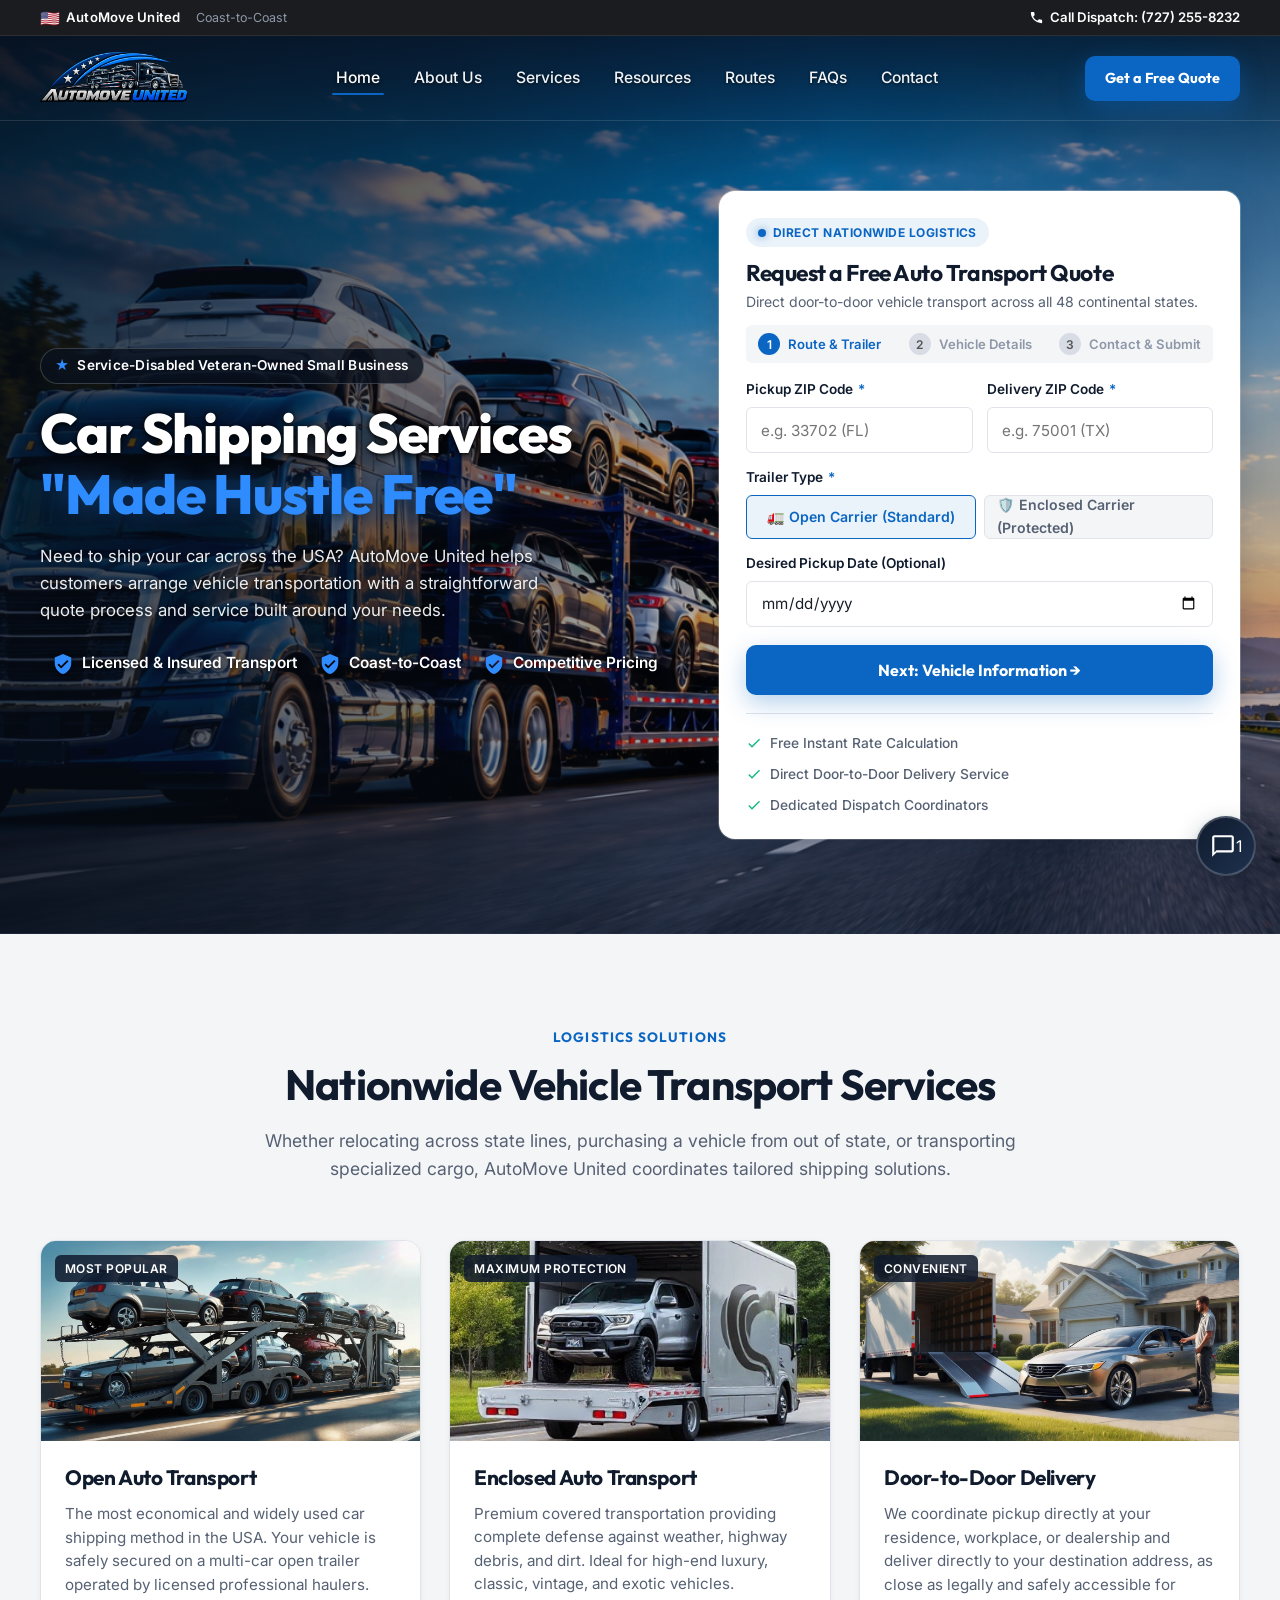
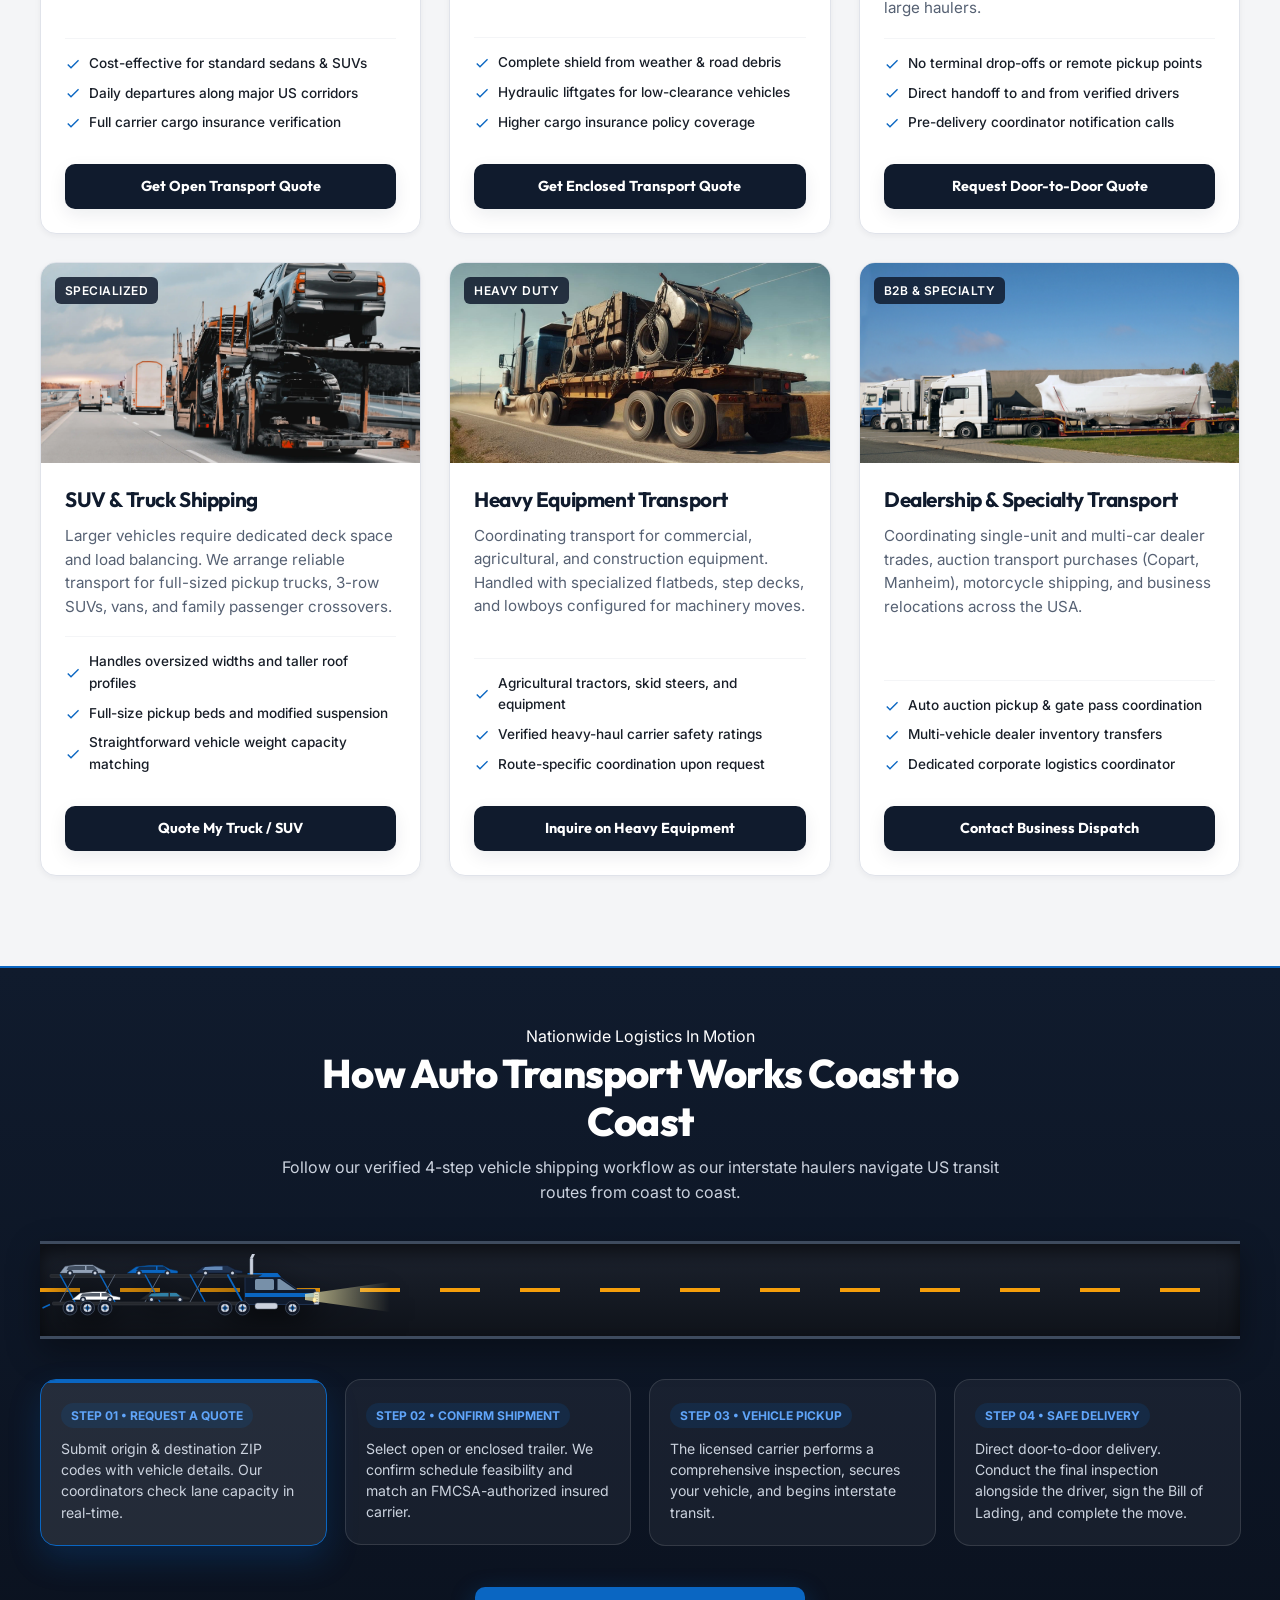
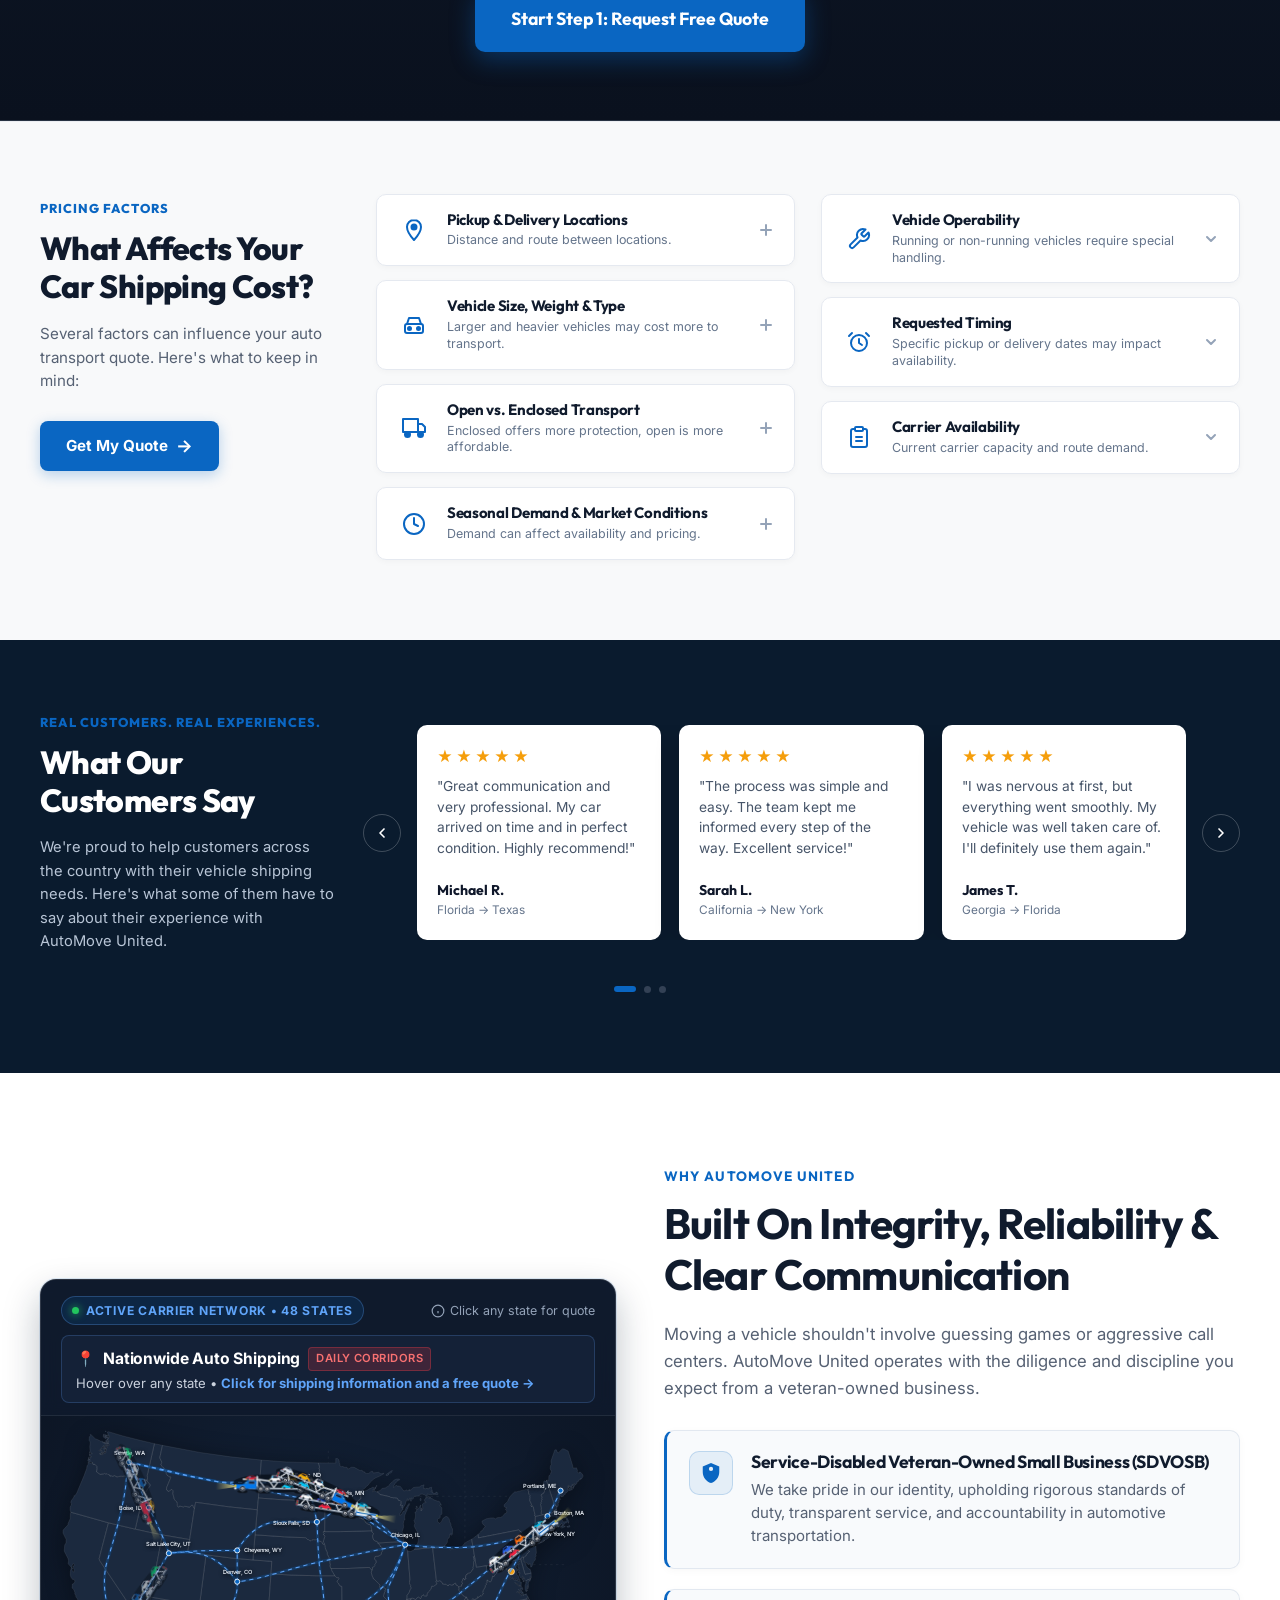
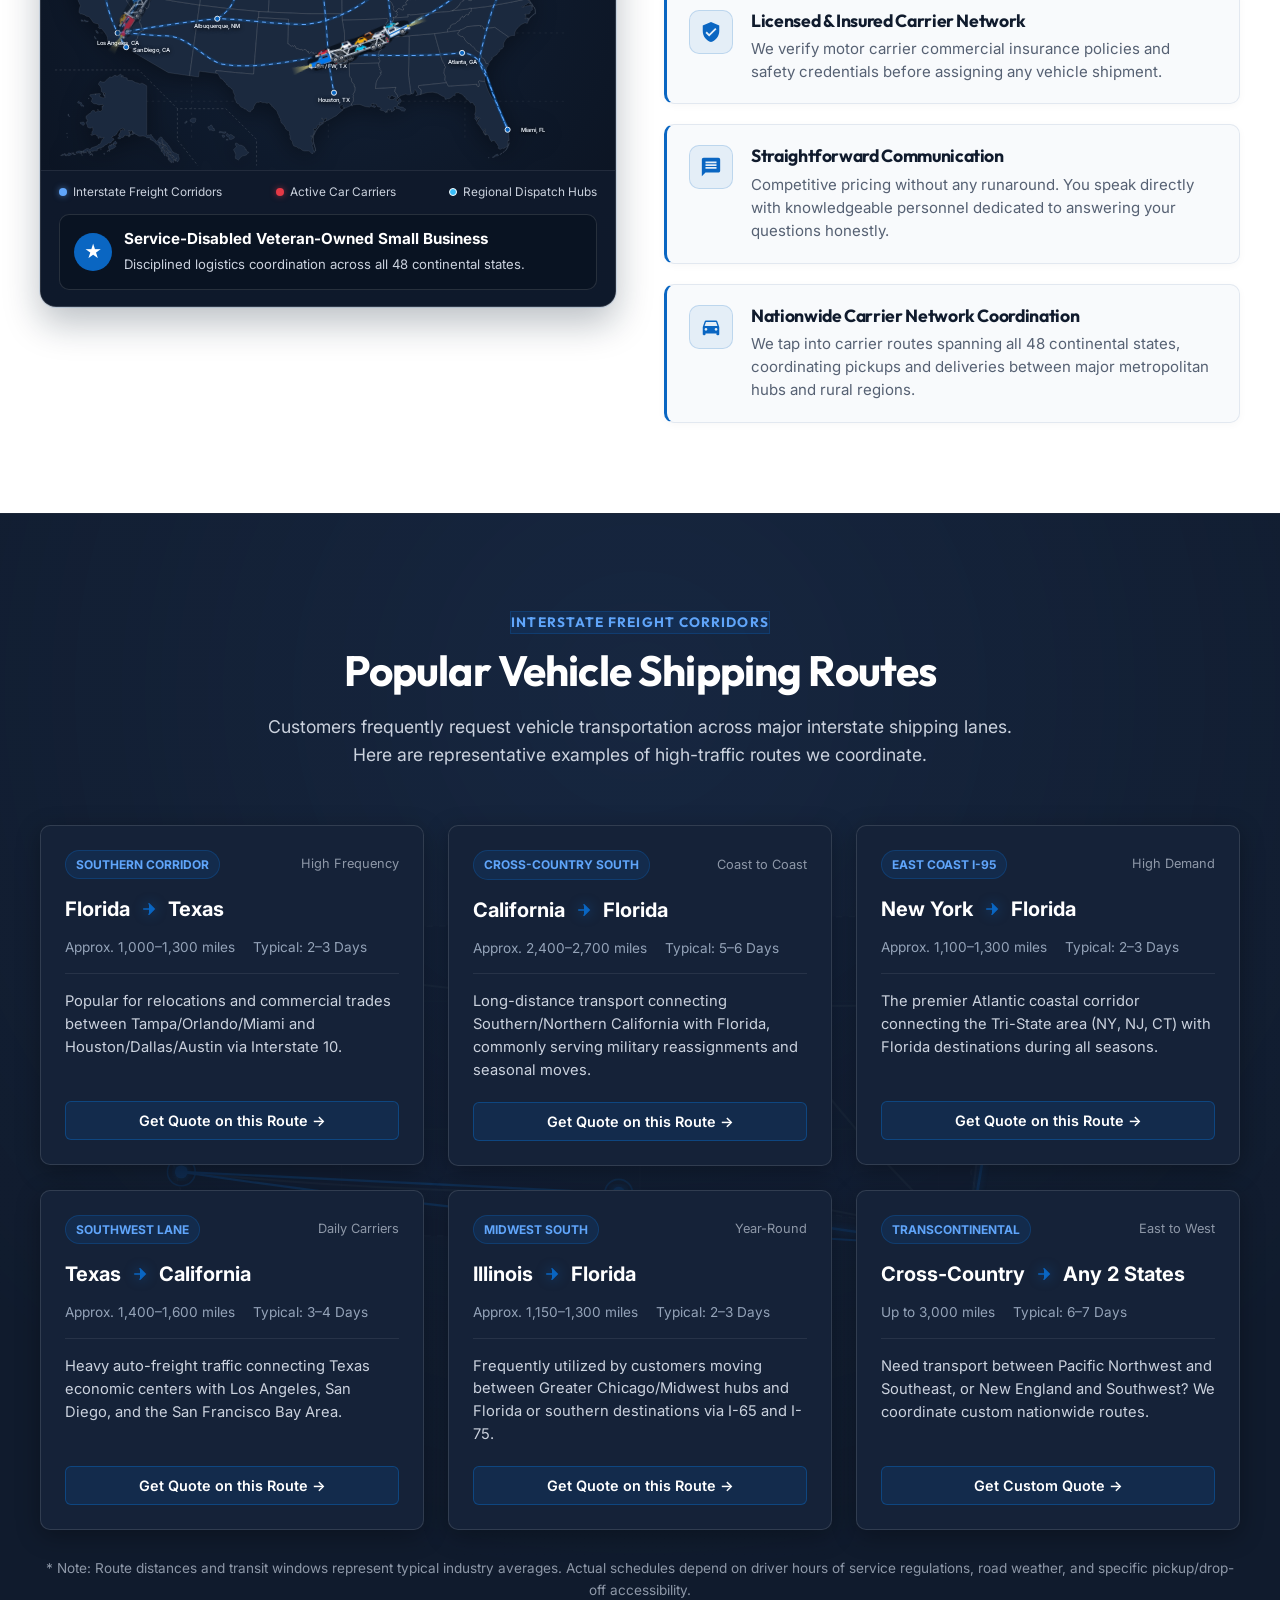
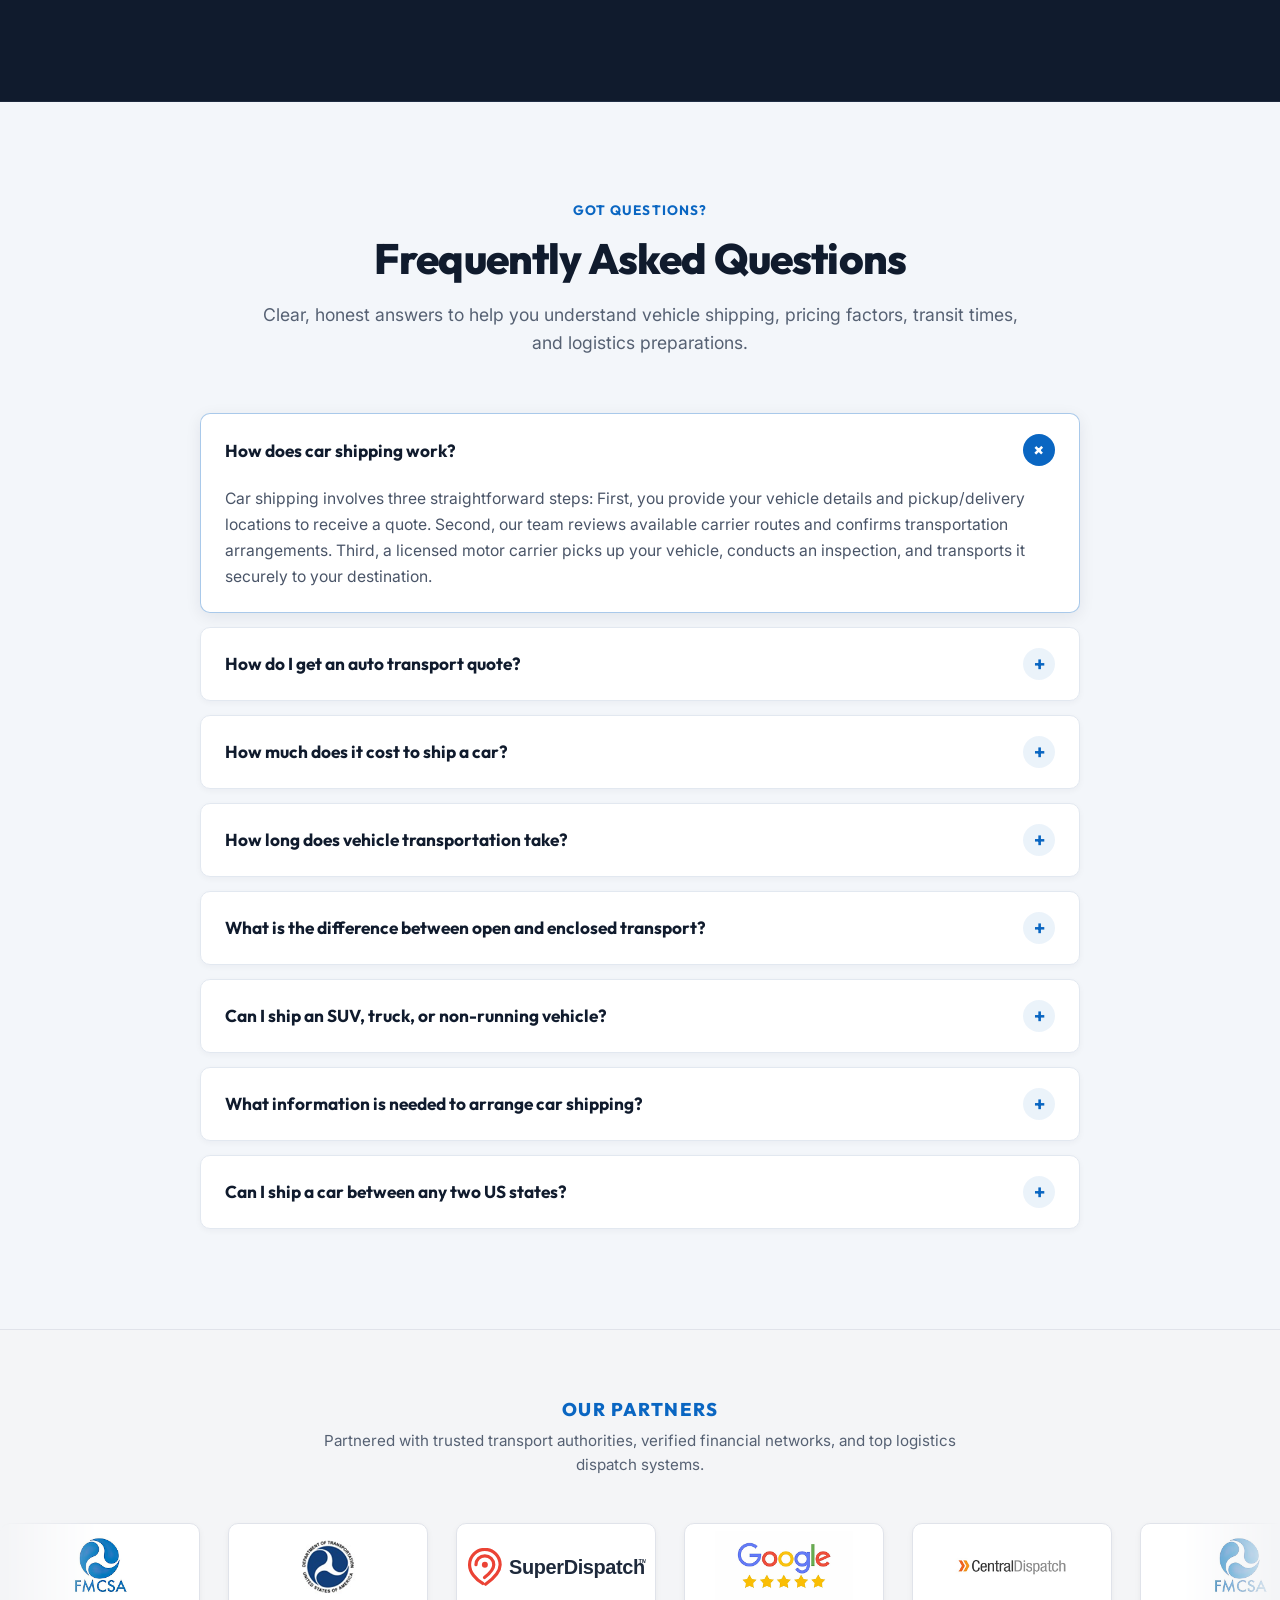
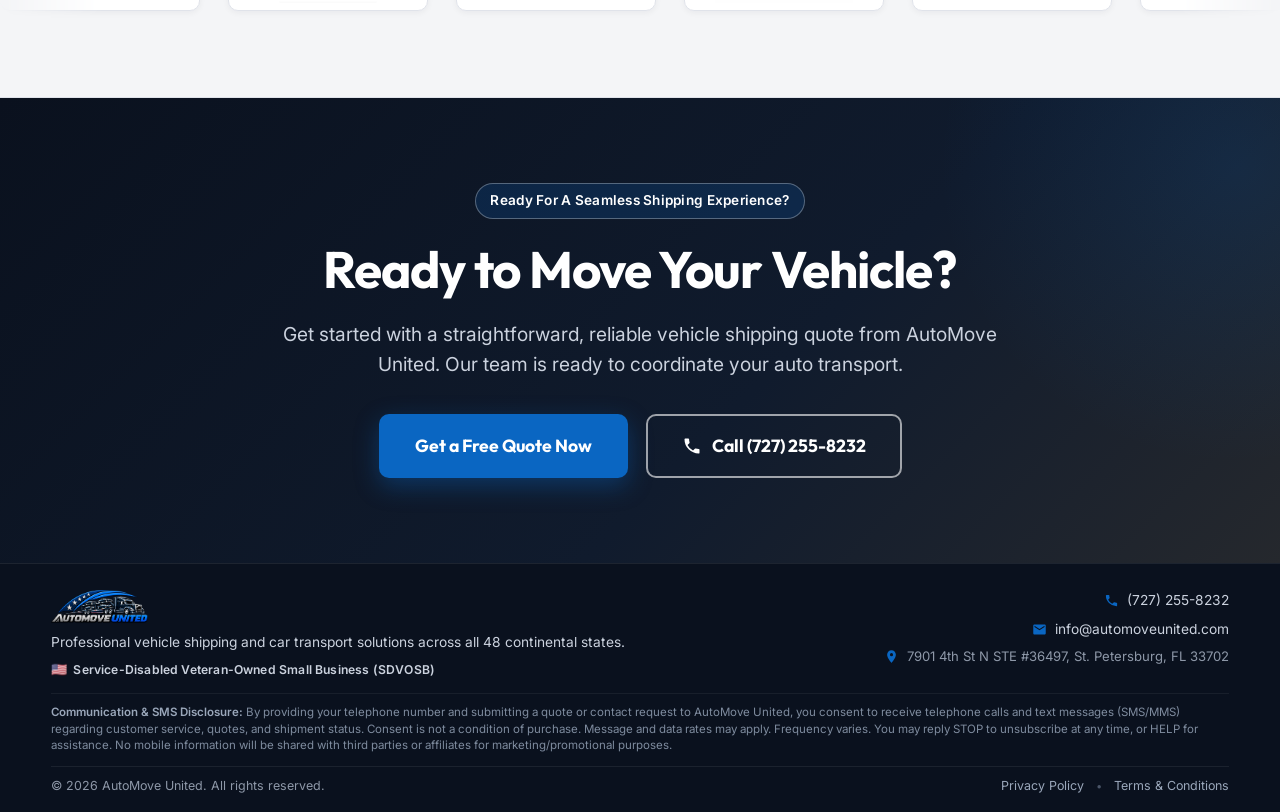
==== commit 880b3a12: "." ====
--- a/index.html
+++ b/index.html
@@ -203,7 +203,8 @@
         </ul>
 
         <div class="amu-nav-actions">
-          <a href="#amu-hero-quote-form" class="amu-btn amu-btn-primary amu-btn-sm amu-btn-glow" data-open-quote-modal>Get a
+          <a href="#amu-hero-quote-form" class="amu-btn amu-btn-primary amu-btn-sm amu-btn-glow"
+            data-open-quote-modal>Get a
             Free Quote</a>
           <!-- Animated Hamburger Button -->
           <button class="amu-mobile-toggle" aria-label="Open mobile navigation menu" aria-expanded="false"
@@ -245,13 +246,27 @@
         </svg>
         Call Dispatch: (727) 255-8232
       </a>
-      <a href="#amu-hero-quote-form" class="amu-btn amu-btn-primary amu-btn-full amu-btn-glow" data-open-quote-modal>Get a Free
+      <a href="#amu-hero-quote-form" class="amu-btn amu-btn-primary amu-btn-full amu-btn-glow" data-open-quote-modal>Get
+        a Free
         Quote</a>
       <p style="font-size:0.75rem; color:#8E98A8; text-align:center; margin-top:8px; margin-bottom:0;">
         🇺🇸 Service-Disabled Veteran-Owned Small Business
       </p>
     </div>
   </div>
+
+  <!-- Floating Mobile "Get a Free Quote" Button -->
+  <a href="#amu-hero-quote-form" class="amu-mobile-floating-quote" id="amu-mobile-floating-quote" data-open-quote-modal
+    aria-label="Get a Free Quote">
+    <span>Get a Free Quote</span>
+    <span class="amu-floating-quote-icon" aria-hidden="true">
+      <svg width="14" height="14" viewBox="0 0 20 20" fill="currentColor">
+        <path fill-rule="evenodd"
+          d="M10.293 3.293a1 1 0 011.414 0l6 6a1 1 0 010 1.414l-6 6a1 1 0 01-1.414-1.414L14.586 11H3a1 1 0 110-2h11.586l-4.293-4.293a1 1 0 010-1.414z"
+          clip-rule="evenodd" />
+      </svg>
+    </span>
+  </a>
 
   <main>
     <!-- Section 1: Hero Section + Quick Quote Form -->
@@ -489,8 +504,8 @@
                     <label class="amu-form-label" for="hero-phone">
                       Phone Number <span class="req">*</span>
                     </label>
-                    <input type="tel" id="hero-phone" name="Phone-rq" class="amu-form-control" placeholder="(555) 000-0000"
-                      autocomplete="tel" inputmode="tel" required>
+                    <input type="tel" id="hero-phone" name="Phone-rq" class="amu-form-control"
+                      placeholder="(555) 000-0000" autocomplete="tel" inputmode="tel" required>
                   </div>
                 </div>
 
@@ -601,7 +616,7 @@
             <div class="amu-service-img-wrap">
               <img src="images/enclosed-transport-cl.webp"
                 alt="Enclosed car transport trailer for luxury and classic vehicles" loading="lazy">
-              <span class="amu-service-badge" style="background:var(--amu-red);">Maximum Protection</span>
+              <span class="amu-service-badge">Maximum Protection</span>
             </div>
             <div class="amu-service-body">
               <h3 class="amu-service-title">Enclosed Auto Transport</h3>
@@ -942,8 +957,7 @@
         <!-- 4 Milestone Interactive Timeline Checkpoints -->
         <div class="amu-highway-checkpoints amu-stagger-group">
           <div class="amu-checkpoint-node amu-stagger-item active" data-checkpoint="1" tabindex="0">
-            <span class="amu-checkpoint-tag">Step 01 &bull; Origin</span>
-            <h3 class="amu-checkpoint-title">1. Request a Quote</h3>
+            <span class="amu-checkpoint-tag">Step 01 &bull; Request a Quote</span>
             <p class="amu-checkpoint-desc">
               Submit origin &amp; destination ZIP codes with vehicle details. Our coordinators check lane capacity in
               real-time.
@@ -951,8 +965,7 @@
           </div>
 
           <div class="amu-checkpoint-node amu-stagger-item" data-checkpoint="2" tabindex="0">
-            <span class="amu-checkpoint-tag">Step 02 &bull; Verification</span>
-            <h3 class="amu-checkpoint-title">2. Confirm Shipment</h3>
+            <span class="amu-checkpoint-tag">Step 02 &bull; Confirm Shipment</span>
             <p class="amu-checkpoint-desc">
               Select open or enclosed trailer. We confirm schedule feasibility and match an FMCSA-authorized insured
               carrier.
@@ -960,8 +973,7 @@
           </div>
 
           <div class="amu-checkpoint-node amu-stagger-item" data-checkpoint="3" tabindex="0">
-            <span class="amu-checkpoint-tag">Step 03 &bull; Transit</span>
-            <h3 class="amu-checkpoint-title">3. Vehicle Pickup</h3>
+            <span class="amu-checkpoint-tag">Step 03 &bull; Vehicle Pickup</span>
             <p class="amu-checkpoint-desc">
               The licensed carrier performs a comprehensive inspection, secures your vehicle, and begins interstate
               transit.
@@ -969,8 +981,7 @@
           </div>
 
           <div class="amu-checkpoint-node amu-stagger-item" data-checkpoint="4" tabindex="0">
-            <span class="amu-checkpoint-tag">Step 04 &bull; Destination</span>
-            <h3 class="amu-checkpoint-title">4. Safe Delivery</h3>
+            <span class="amu-checkpoint-tag">Step 04 &bull; Safe Delivery</span>
             <p class="amu-checkpoint-desc">
               Direct door-to-door delivery. Conduct the final inspection alongside the driver, sign the Bill of Lading,
               and complete the move.
@@ -1385,7 +1396,7 @@
                     <feDropShadow dx="0" dy="0" stdDeviation="4" flood-color="#0A66C2" flood-opacity="0.75" />
                   </filter>
 
-                  <!-- Define Detailed Commercial Car Carrier Transport Trucks (Fleet Variants - 2x Scale & High Contrast) -->
+                  <!-- Define Detailed Commercial Car Carrier Transport Trucks (Fleet Variants - Standard Scale & High Contrast) -->
 
                   <!-- Fleet Variant 1: AutoMove Royal Blue Cab, Crimson Coupe Over Cab, Pure White SUV, Electric Gold Sedan, Silver Hatch, Cyan Belly Coupe -->
                   <g id="amu-car-carrier-truck" transform="scale(2)">
@@ -1873,6 +1884,11 @@
                   <!-- Rocky Mountain Front Range (Denver, CO -> Albuquerque, NM) -->
                   <path id="route-rocky-sb" d="M 320,270 C 322,295 310,320 285,335" />
                   <path id="route-rocky-nb" d="M 285,335 C 310,320 322,295 320,270" />
+                  <!-- Northeast to South Central Transcontinental (I-95 / I-81 / I-40 / I-30: Portland, ME -> Boston, MA -> New York, NY -> Dallas / FW, TX) -->
+                  <path id="route-medallas-sb"
+                    d="M 888,110 C 880,128 873,142 865,155 C 855,170 845,180 835,190 C 795,220 755,255 705,295 C 645,340 565,375 480,400" />
+                  <path id="route-medallas-nb"
+                    d="M 480,400 C 565,375 645,340 705,295 C 755,255 795,220 835,190 C 845,180 855,170 865,155 C 873,142 880,128 888,110" />
                 </defs>
 
                 <!-- Background Transcontinental Coordinate Grid -->
@@ -2369,6 +2385,11 @@
                   <!-- Rocky Mountain Front Range (Denver -> Albuquerque) -->
                   <path class="amu-route-glow" d="M 320,270 C 322,295 310,320 285,335" />
                   <path class="amu-route-line" d="M 320,270 C 322,295 310,320 285,335" />
+                  <!-- I-95 / I-81 / I-40 Maine to Dallas Corridor (Portland, ME -> Boston -> New York -> Dallas) -->
+                  <path class="amu-route-glow"
+                    d="M 888,110 C 880,128 873,142 865,155 C 855,170 845,180 835,190 C 795,220 755,255 705,295 C 645,340 565,375 480,400" />
+                  <path class="amu-route-line"
+                    d="M 888,110 C 880,128 873,142 865,155 C 855,170 845,180 835,190 C 795,220 755,255 705,295 C 645,340 565,375 480,400" />
                 </g>
 
                 <!-- Major Dispatch Hub Markers Layer -->
@@ -2450,6 +2471,10 @@
                     <circle cx="865" cy="155" r="4.5" class="amu-hub-core" />
                     <text x="876" y="152" text-anchor="start" class="amu-hub-text">Boston, MA</text>
                   </g>
+                  <g class="amu-hub-group">
+                    <circle cx="888" cy="110" r="4.5" class="amu-hub-core" />
+                    <text x="880" y="106" text-anchor="end" class="amu-hub-text">Portland, ME</text>
+                  </g>
                 </g>
 
                 <!-- Animated Auto-Transport Trucks Layer (Dynamically Spawned Along Network Routes) -->
@@ -3075,7 +3100,7 @@
               <path
                 d="M12 2C8.13 2 5 5.13 5 9c0 5.25 7 13 7 13s7-7.75 7-13c0-3.87-3.13-7-7-7zm0 9.5a2.5 2.5 0 010-5 2.5 2.5 0 010 5z" />
             </svg>
-            <span>St. Petersburg, Florida</span>
+            <span>7901 4th St N STE #36497, St. Petersburg, FL 33702</span>
           </div>
         </div>
       </div>
--- a/css/amu-redesign.css
+++ b/css/amu-redesign.css
@@ -2362,6 +2362,8 @@
 .amu-footer-contact-location {
   color: var(--amu-text-light);
   font-size: 0.82rem;
+  line-height: 1.35;
+  text-align: right;
 }
 
 /* Compact Understated SMS Disclosure */
@@ -2437,8 +2439,13 @@
 
   .amu-footer-contact {
     align-items: flex-start;
+    text-align: left;
     gap: 8px;
     width: 100%;
+  }
+
+  .amu-footer-contact-location {
+    text-align: left;
   }
 
   .amu-footer-disclosure {
@@ -3295,14 +3302,66 @@
     display: none;
   }
 
+  /* Polished compact sticky header for mobile */
+  .amu-header {
+    position: sticky;
+    top: 0;
+    z-index: 999;
+    background: rgba(16, 27, 45, 0.94);
+    backdrop-filter: blur(12px);
+    -webkit-backdrop-filter: blur(12px);
+    border-bottom: 1px solid rgba(255, 255, 255, 0.1);
+    box-shadow: 0 4px 18px rgba(0, 0, 0, 0.28);
+    transition: background-color 0.3s ease, box-shadow 0.3s ease, border-color 0.3s ease;
+  }
+
+  .amu-header.scrolled {
+    background: #101B2D;
+    box-shadow: 0 6px 24px rgba(0, 0, 0, 0.38);
+  }
+
+  .amu-nav-inner {
+    height: 58px;
+    padding-top: env(safe-area-inset-top, 0);
+  }
+
   .amu-nav-menu,
-  .amu-nav-actions .amu-btn,
   .amu-nav-phone {
     display: none;
   }
 
+  .amu-nav-actions {
+    display: flex;
+    align-items: center;
+    gap: 8px;
+    flex-shrink: 0;
+  }
+
+  /* Sticky prominent Get a Free Quote button on mobile */
+  .amu-nav-actions .amu-btn {
+    display: inline-flex;
+    align-items: center;
+    justify-content: center;
+    padding: 6px 12px;
+    font-size: 0.78rem;
+    font-weight: 700;
+    letter-spacing: 0.01em;
+    border-radius: 6px;
+    white-space: nowrap;
+    line-height: 1.2;
+    min-height: 34px;
+    box-shadow: 0 2px 10px rgba(10, 102, 194, 0.38);
+    text-shadow: none;
+    flex-shrink: 0;
+  }
+
   .amu-mobile-toggle {
     display: flex;
+    padding: 5px;
+    min-width: 36px;
+    min-height: 36px;
+    align-items: center;
+    justify-content: center;
   }
 
   .amu-process-grid {
@@ -3312,6 +3371,22 @@
 
   .amu-partners-row {
     gap: 20px;
+  }
+}
+
+@media (max-width: 380px) {
+  .amu-nav-actions {
+    gap: 6px;
+  }
+  .amu-nav-actions .amu-btn {
+    padding: 5px 8px;
+    font-size: 0.72rem;
+    min-height: 30px;
+  }
+  .amu-mobile-toggle {
+    padding: 4px;
+    min-width: 32px;
+    min-height: 32px;
   }
 }
 
@@ -6564,4 +6639,124 @@
     grid-template-columns: 1fr;
     gap: 8px;
   }
+}
+
+/* ==========================================================================
+   13. Floating Mobile "Get a Free Quote" Button
+   Visible only on mobile devices (<= 768px). Fixed at bottom center.
+   ========================================================================== */
+.amu-mobile-floating-quote {
+  display: none;
+}
+
+@media (max-width: 768px) {
+  .amu-mobile-floating-quote {
+    position: fixed;
+    bottom: 16px;
+    bottom: calc(16px + env(safe-area-inset-bottom, 0px));
+    left: 50%;
+    transform: translate3d(-50%, 20px, 0) scale(0.96);
+    z-index: 99980;
+
+    display: inline-flex;
+    align-items: center;
+    justify-content: center;
+    gap: 8px;
+
+    padding: 10px 18px;
+    min-height: 42px;
+    max-width: calc(100vw - 120px);
+
+    background: linear-gradient(135deg, #0A66C2 0%, #08529C 100%);
+    color: #FFFFFF !important;
+    text-decoration: none !important;
+
+    font-family: var(--font-heading, 'Outfit', -apple-system, BlinkMacSystemFont, sans-serif);
+    font-size: 0.86rem;
+    font-weight: 700;
+    letter-spacing: 0.015em;
+    line-height: 1;
+    white-space: nowrap;
+
+    border-radius: var(--radius-full, 9999px);
+    border: 1px solid rgba(255, 255, 255, 0.28);
+    box-shadow: 0 6px 20px rgba(10, 102, 194, 0.38), 0 2px 6px rgba(16, 27, 45, 0.16);
+
+    opacity: 0;
+    visibility: hidden;
+    pointer-events: none;
+    cursor: pointer;
+    touch-action: manipulation;
+    -webkit-tap-highlight-color: transparent;
+    user-select: none;
+    -webkit-user-select: none;
+
+    transition: transform 0.32s cubic-bezier(0.16, 1, 0.3, 1),
+                opacity 0.32s cubic-bezier(0.16, 1, 0.3, 1),
+                visibility 0.32s ease,
+                background-color 0.2s ease,
+                box-shadow 0.2s ease;
+  }
+
+  /* Subtle entrance animation when active / visible */
+  .amu-mobile-floating-quote.is-visible {
+    opacity: 1;
+    visibility: visible;
+    pointer-events: auto;
+    transform: translate3d(-50%, 0, 0) scale(1);
+  }
+
+  /* Active tap feedback */
+  .amu-mobile-floating-quote:active {
+    transform: translate3d(-50%, 1px, 0) scale(0.97);
+    box-shadow: 0 3px 10px rgba(10, 102, 194, 0.35);
+    background: linear-gradient(135deg, #08529C 0%, #063D75 100%);
+  }
+
+  .amu-mobile-floating-quote .amu-floating-quote-icon {
+    display: inline-flex;
+    align-items: center;
+    justify-content: center;
+    flex-shrink: 0;
+    transition: transform 0.2s ease;
+  }
+
+  .amu-mobile-floating-quote:active .amu-floating-quote-icon {
+    transform: translateX(2px);
+  }
+
+  /* Screen <= 380px compact adjustment */
+  @media (max-width: 380px) {
+    .amu-mobile-floating-quote {
+      padding: 8px 14px;
+      min-height: 38px;
+      font-size: 0.78rem;
+      gap: 6px;
+      max-width: calc(100vw - 100px);
+    }
+  }
+
+  /* Safeguards: Hide when drawer menu, modal, chatbot panel, or form inputs are focused/open */
+  body.amu-menu-open .amu-mobile-floating-quote,
+  body.amu-modal-open .amu-mobile-floating-quote,
+  body.amu-chat-panel-open .amu-mobile-floating-quote,
+  .amu-mobile-floating-quote.is-hidden,
+  .amu-mobile-floating-quote.amu-hide-on-focus {
+    opacity: 0 !important;
+    visibility: hidden !important;
+    pointer-events: none !important;
+    transform: translate3d(-50%, 18px, 0) scale(0.95) !important;
+  }
+}
+
+@media (min-width: 769px) {
+  .amu-mobile-floating-quote {
+    display: none !important;
+  }
+}
+
+@media (prefers-reduced-motion: reduce) {
+  .amu-mobile-floating-quote {
+    transition: none !important;
+  }
 }
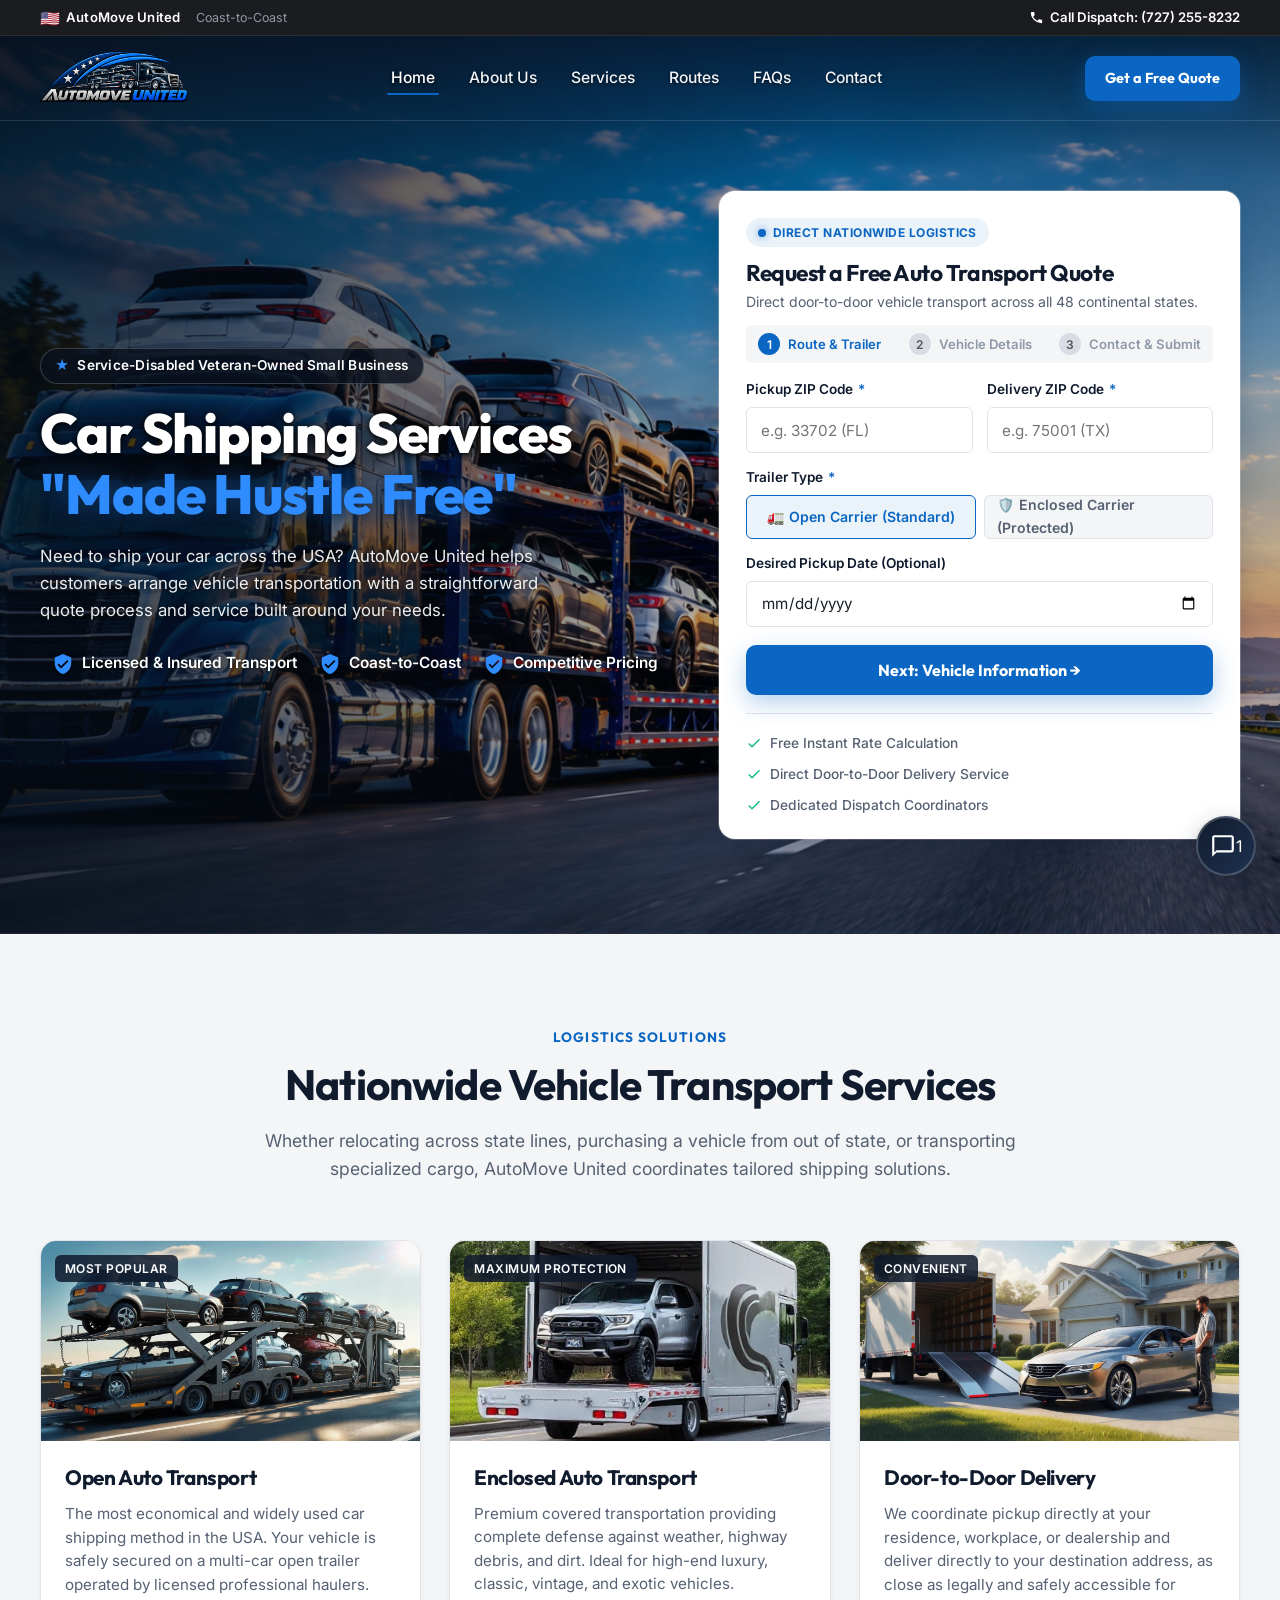
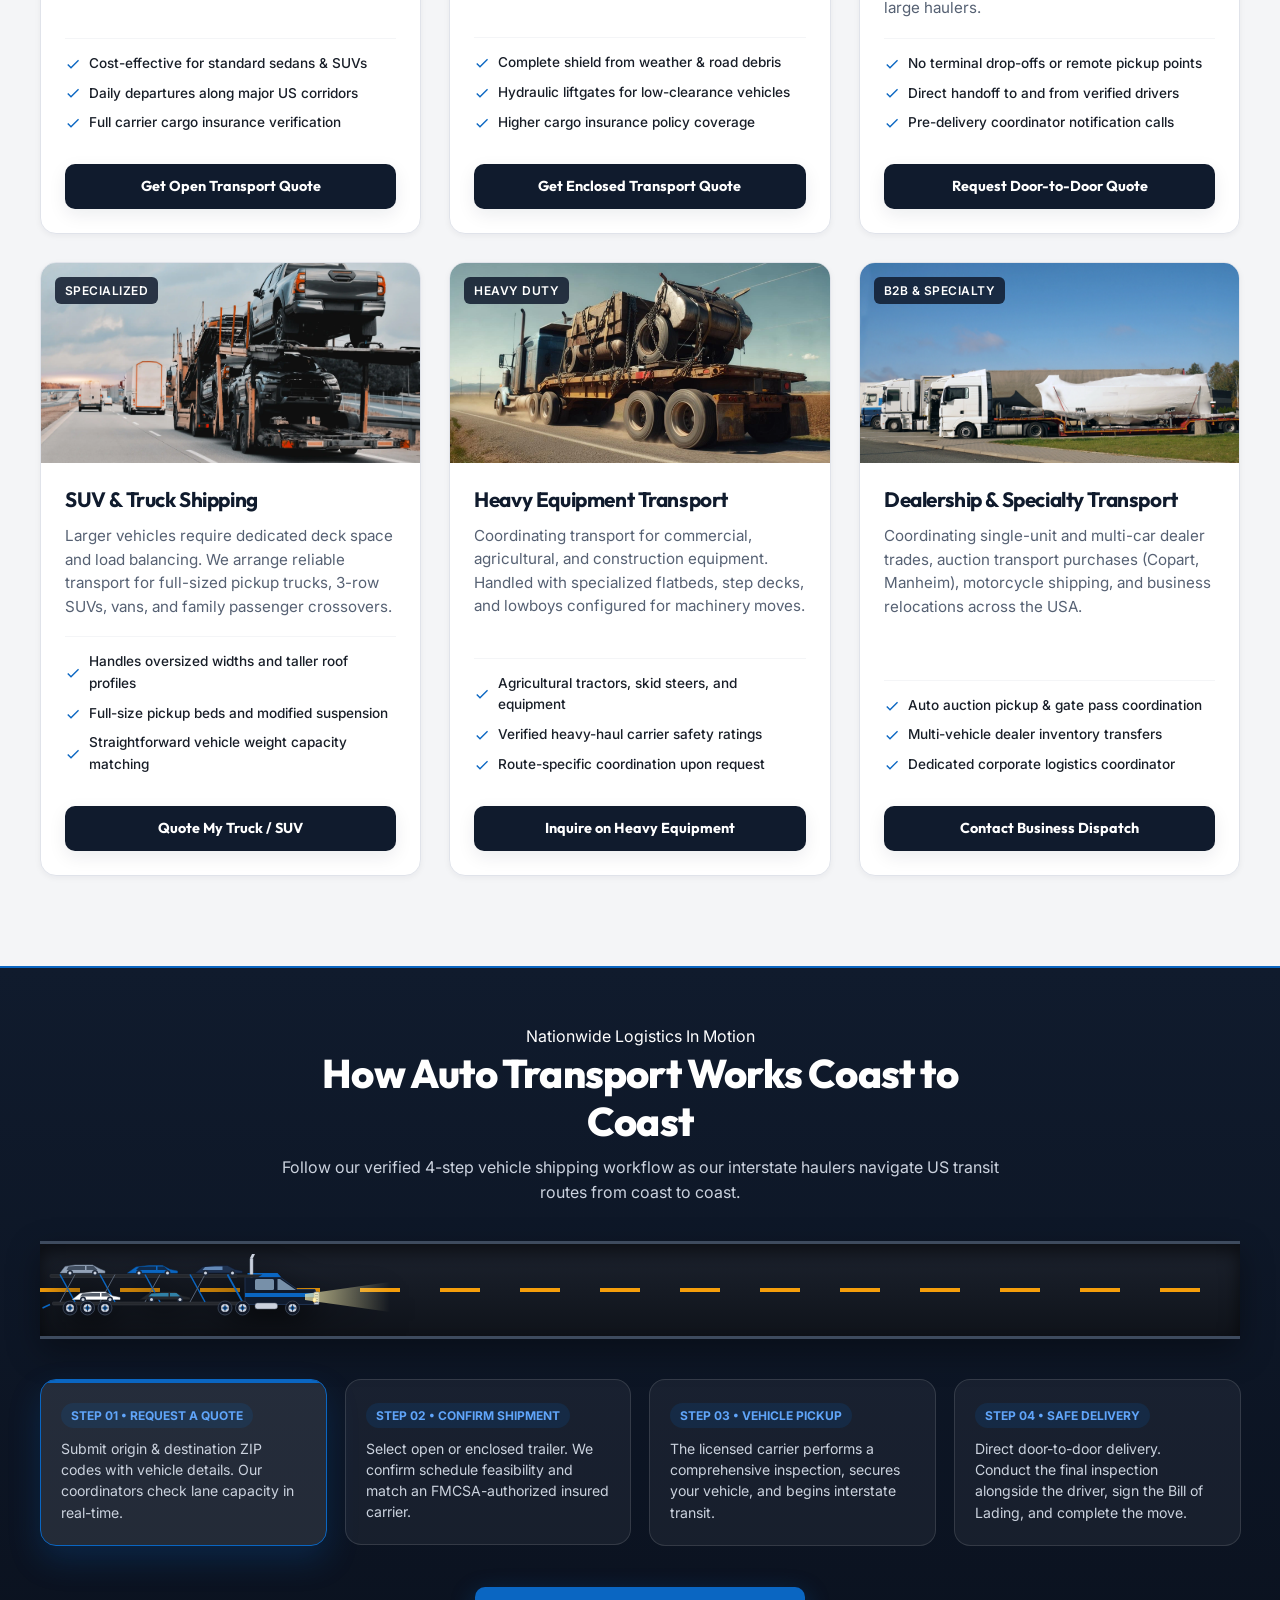
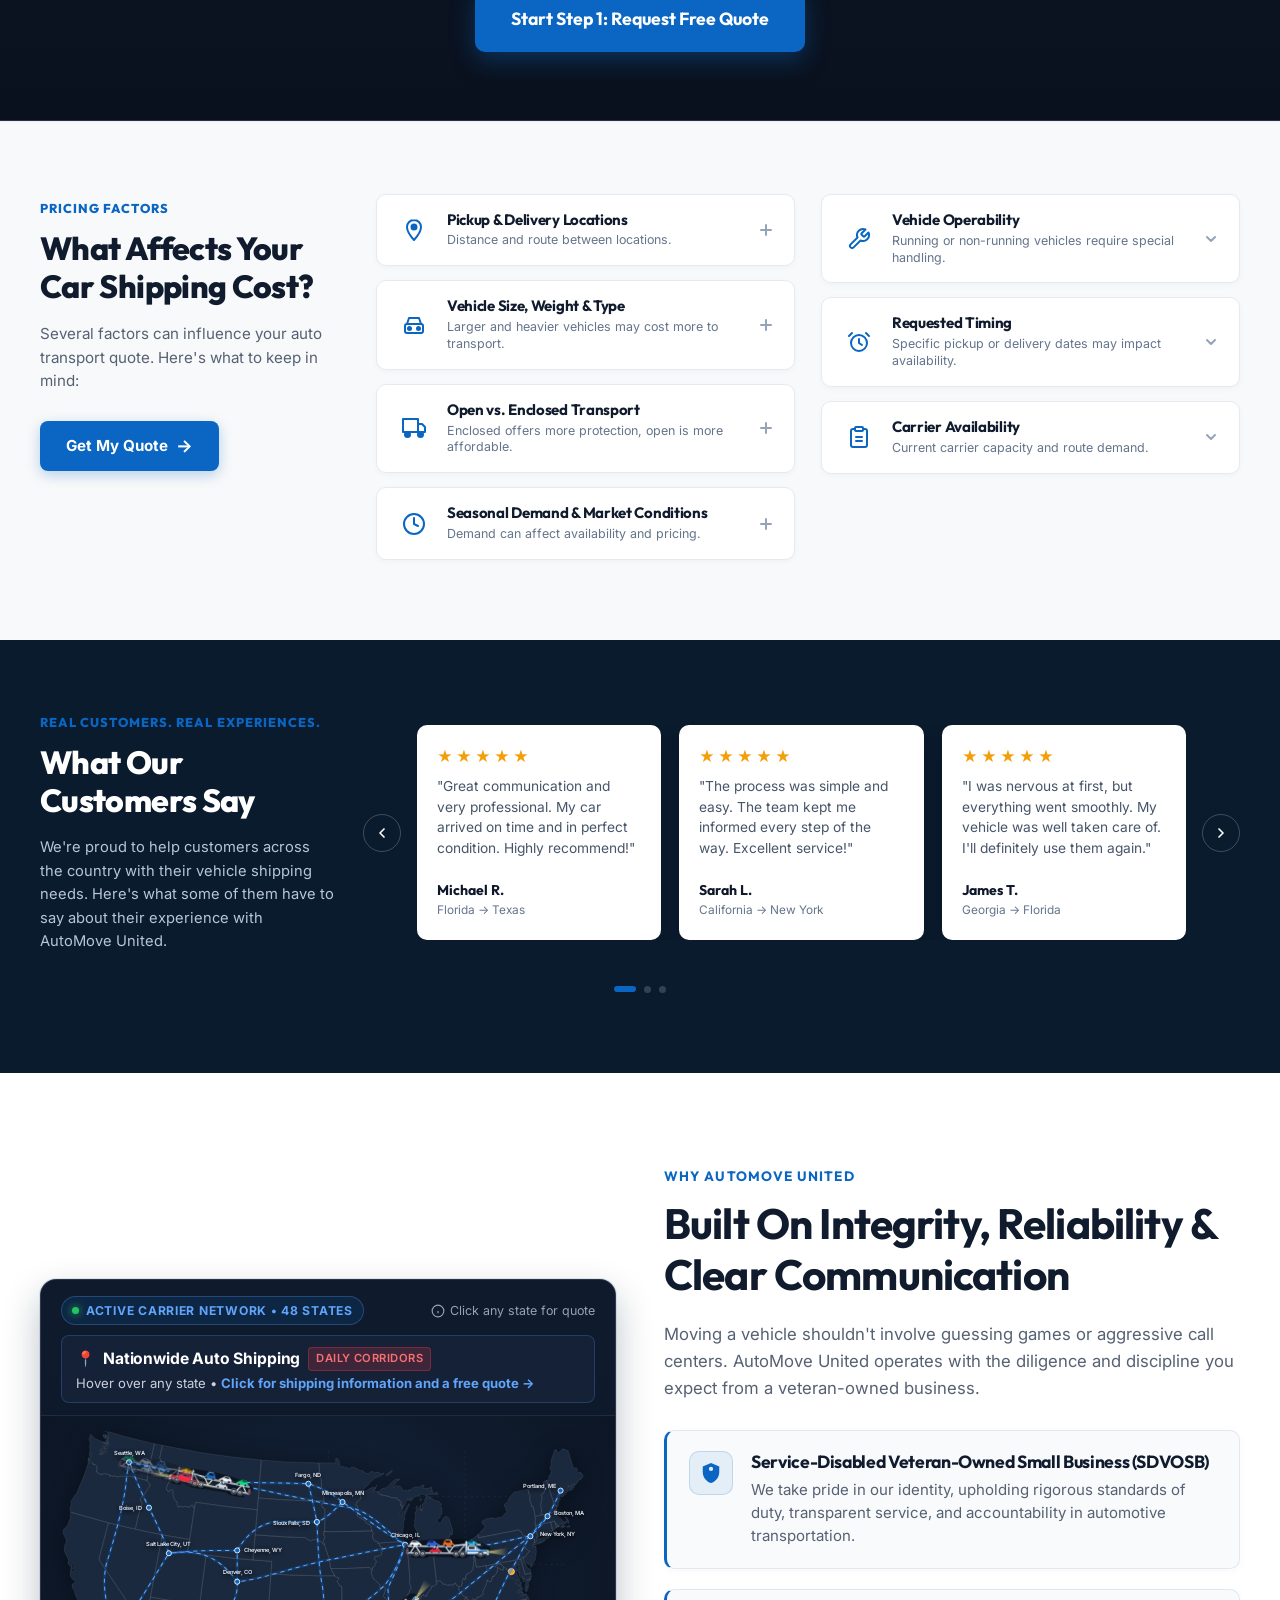
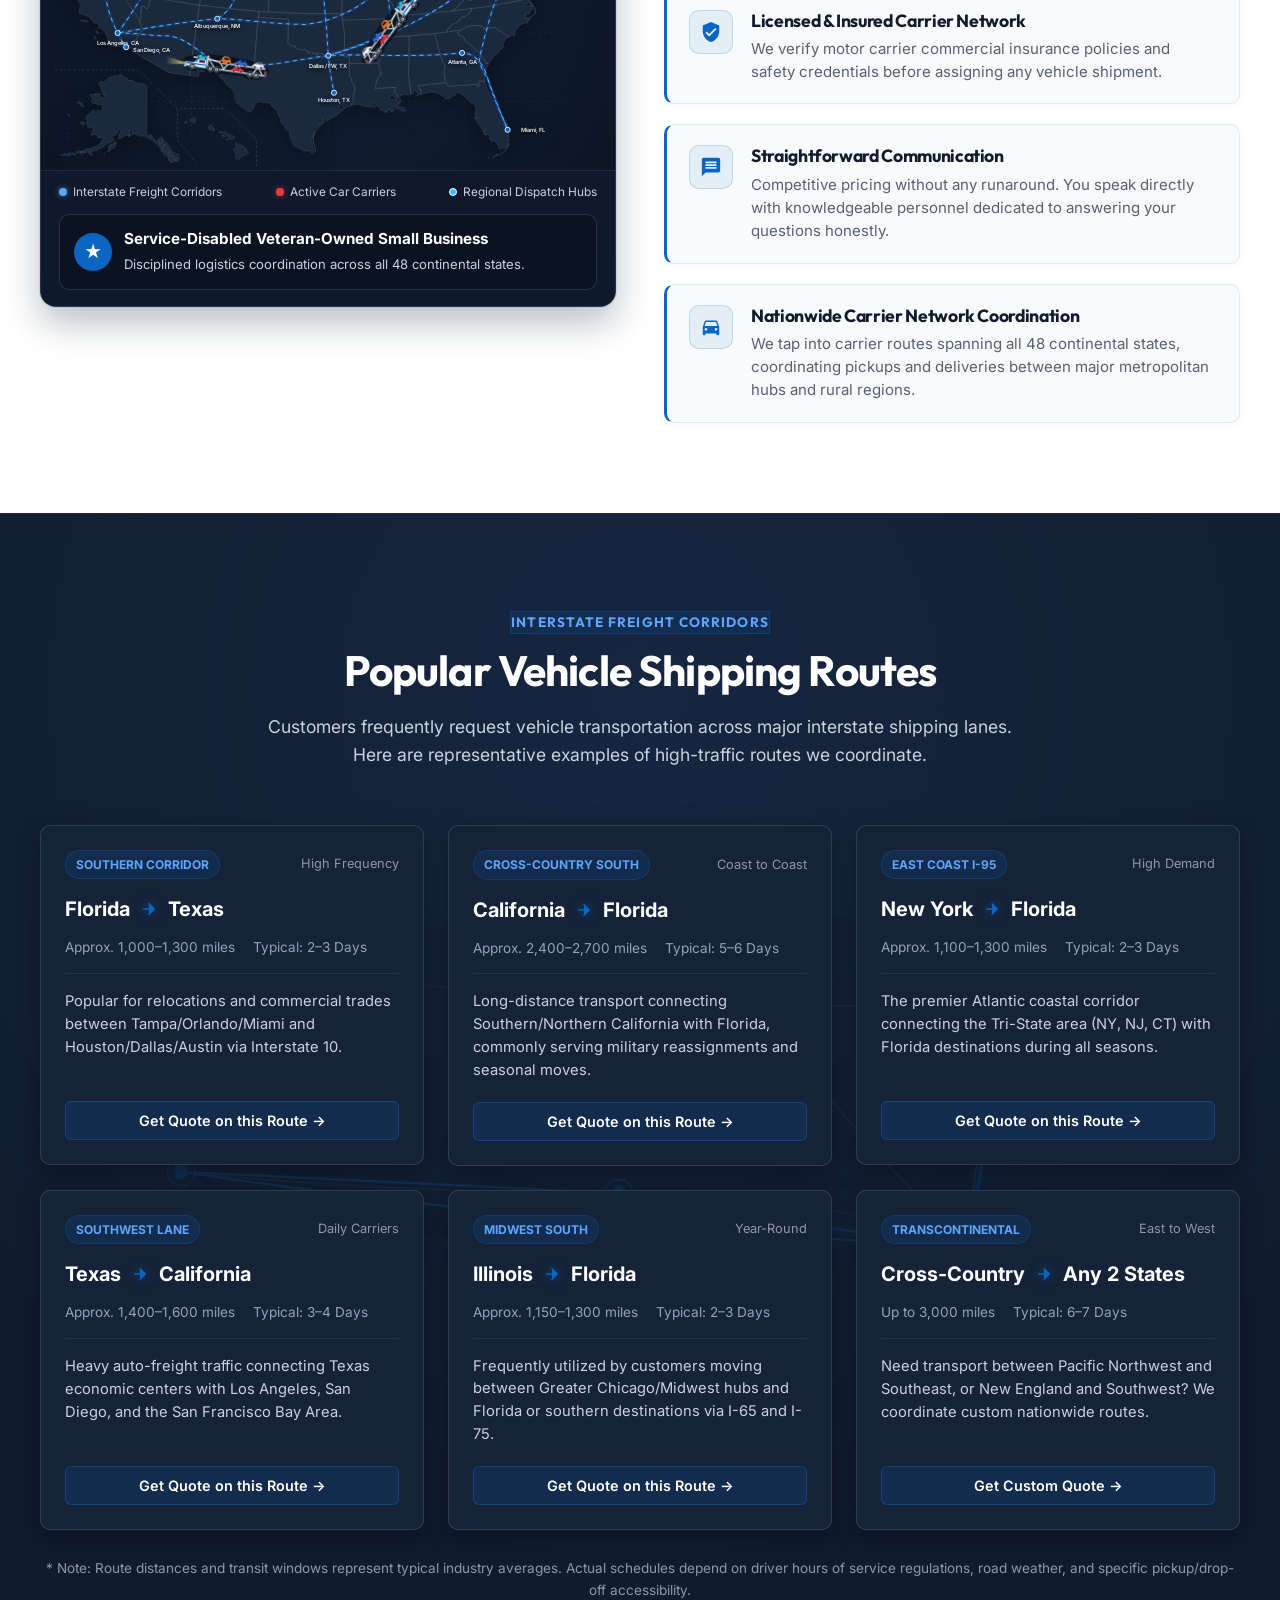
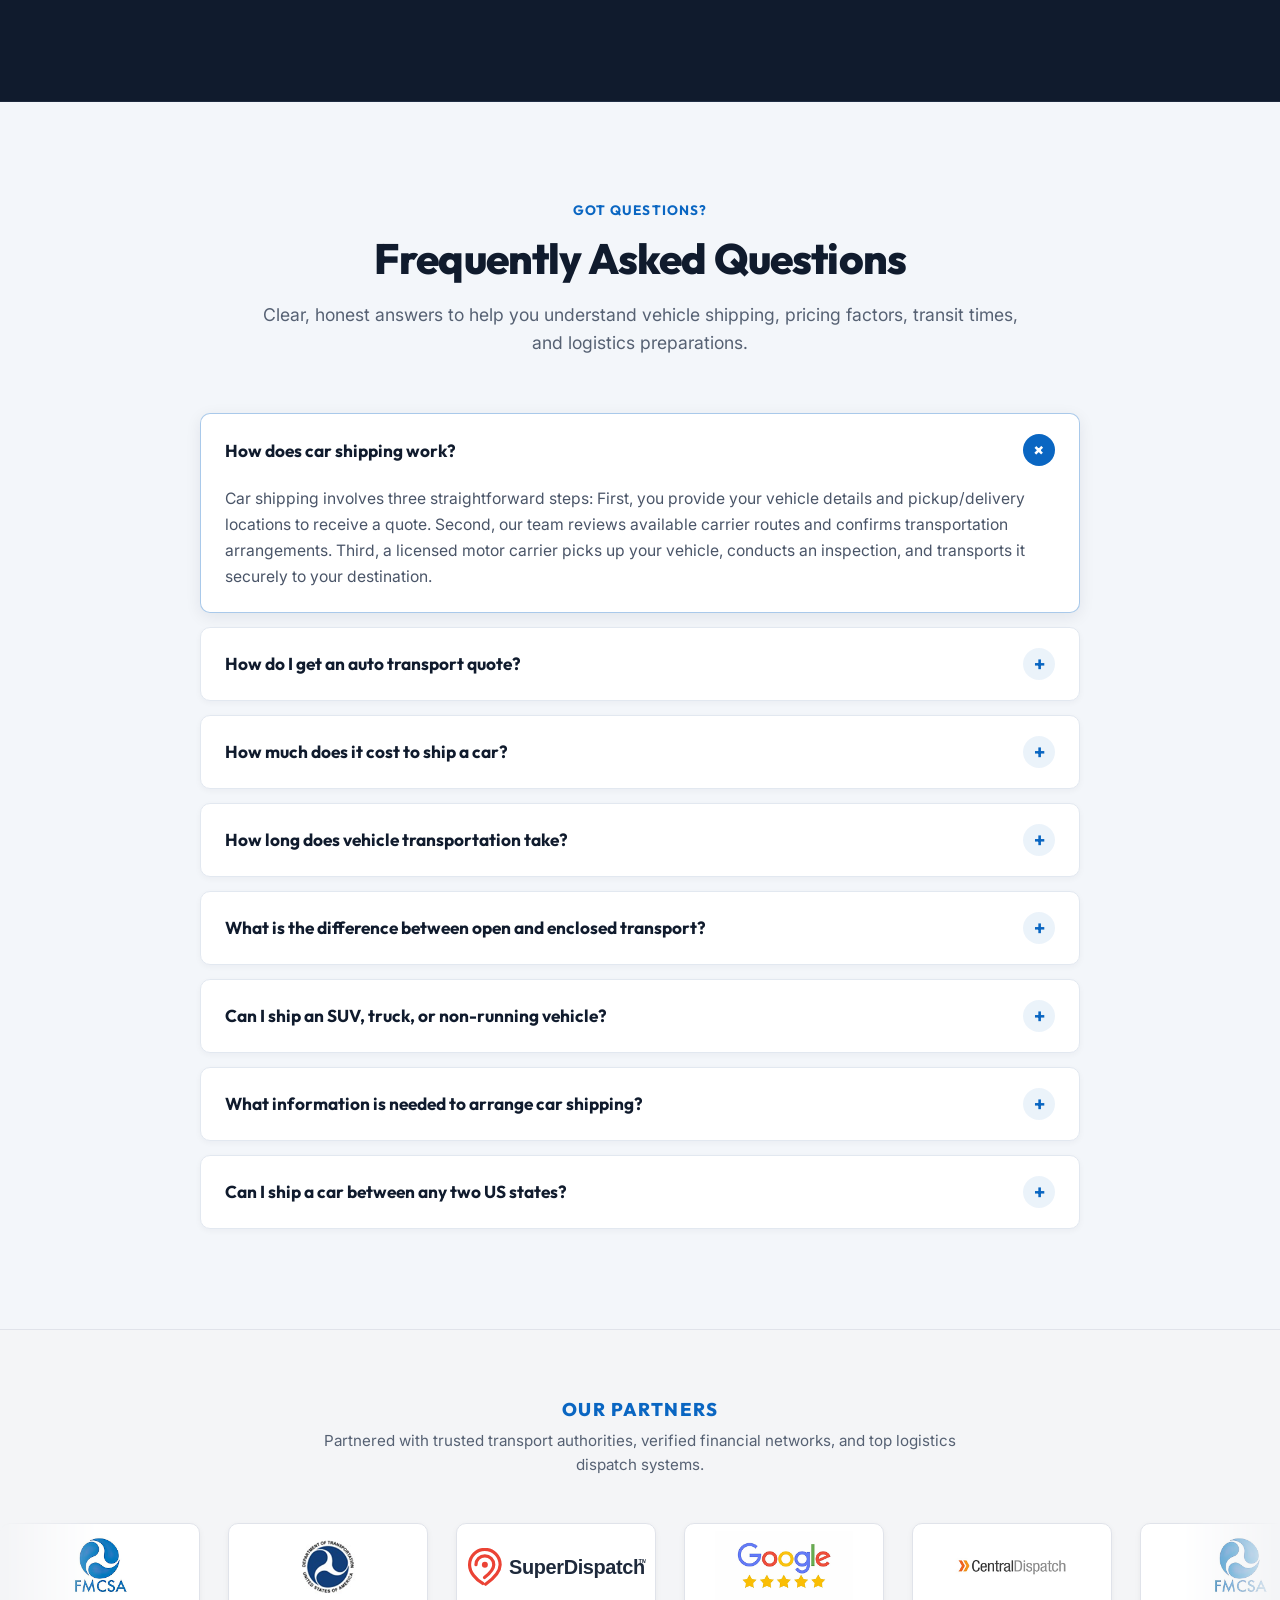
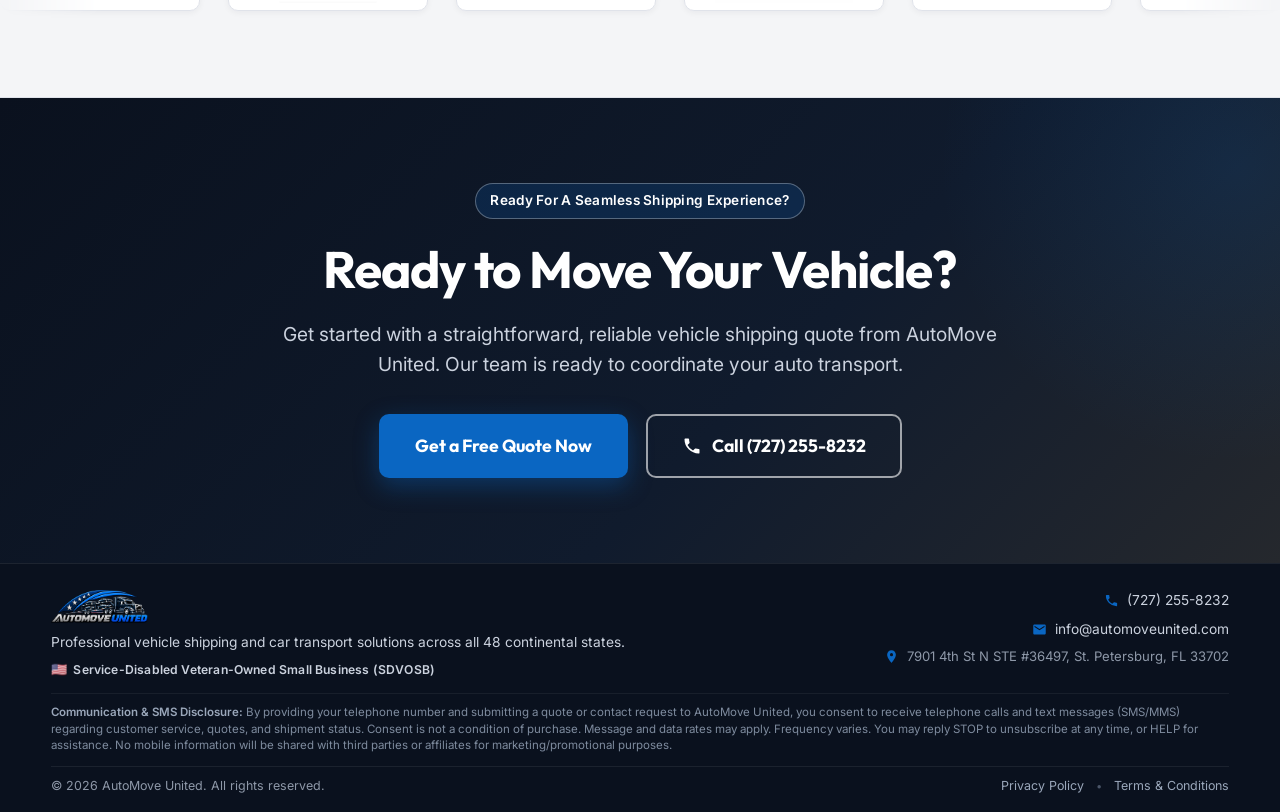
==== commit 4cdffb95: "." ====
--- a/index.html
+++ b/index.html
@@ -196,7 +196,6 @@
           <li><a href="index.html" class="amu-nav-link active">Home</a></li>
           <li><a href="about.html" class="amu-nav-link">About Us</a></li>
           <li><a href="services.html" class="amu-nav-link">Services</a></li>
-          <li><a href="resources.html" class="amu-nav-link">Resources</a></li>
           <li><a href="#popular-routes" class="amu-nav-link">Routes</a></li>
           <li><a href="#faq" class="amu-nav-link">FAQs</a></li>
           <li><a href="contact.html" class="amu-nav-link">Contact</a></li>
@@ -231,8 +230,6 @@
         <li><a href="index.html" class="active"><span>Home</span><span aria-hidden="true">&rarr;</span></a></li>
         <li><a href="about.html"><span>About Us</span><span aria-hidden="true">&rarr;</span></a></li>
         <li><a href="services.html"><span>Services</span><span aria-hidden="true">&rarr;</span></a></li>
-        <li><a href="resources.html"><span>Shipping Guides &amp; Resources</span><span
-              aria-hidden="true">&rarr;</span></a></li>
         <li><a href="#popular-routes"><span>Shipping Routes</span><span aria-hidden="true">&rarr;</span></a></li>
         <li><a href="#faq"><span>Frequently Asked Questions</span><span aria-hidden="true">&rarr;</span></a></li>
         <li><a href="contact.html"><span>Contact Us</span><span aria-hidden="true">&rarr;</span></a></li>
@@ -255,18 +252,6 @@
     </div>
   </div>
 
-  <!-- Floating Mobile "Get a Free Quote" Button -->
-  <a href="#amu-hero-quote-form" class="amu-mobile-floating-quote" id="amu-mobile-floating-quote" data-open-quote-modal
-    aria-label="Get a Free Quote">
-    <span>Get a Free Quote</span>
-    <span class="amu-floating-quote-icon" aria-hidden="true">
-      <svg width="14" height="14" viewBox="0 0 20 20" fill="currentColor">
-        <path fill-rule="evenodd"
-          d="M10.293 3.293a1 1 0 011.414 0l6 6a1 1 0 010 1.414l-6 6a1 1 0 01-1.414-1.414L14.586 11H3a1 1 0 110-2h11.586l-4.293-4.293a1 1 0 010-1.414z"
-          clip-rule="evenodd" />
-      </svg>
-    </span>
-  </a>
 
   <main>
     <!-- Section 1: Hero Section + Quick Quote Form -->
--- a/css/amu-redesign.css
+++ b/css/amu-redesign.css
@@ -2518,18 +2518,51 @@
 /* ==========================================================================
    Comparison Table (Open vs Enclosed)
    ========================================================================== */
+/* ==========================================================================
+   Comparison Table (Open vs Enclosed)
+   ========================================================================== */
+.amu-table-scroll-hint {
+  display: none;
+  font-size: 0.8rem;
+  font-weight: 600;
+  color: var(--amu-blue);
+  text-align: center;
+  margin-bottom: 12px;
+  letter-spacing: 0.02em;
+}
+
 .amu-table-wrap {
   width: 100%;
+  max-width: 100%;
   overflow-x: auto;
+  -webkit-overflow-scrolling: touch;
   border-radius: var(--radius-md);
   border: 1px solid var(--amu-border);
-  box-shadow: var(--shadow-sm);
+  box-shadow: 0 4px 18px rgba(16, 27, 45, 0.06);
   background: var(--amu-white);
+  position: relative;
+  scrollbar-width: thin;
+  scrollbar-color: rgba(10, 102, 194, 0.3) transparent;
+}
+
+.amu-table-wrap::-webkit-scrollbar {
+  height: 6px;
+}
+
+.amu-table-wrap::-webkit-scrollbar-track {
+  background: #F0F2F5;
+  border-radius: 4px;
+}
+
+.amu-table-wrap::-webkit-scrollbar-thumb {
+  background: rgba(10, 102, 194, 0.35);
+  border-radius: 4px;
 }
 
 .amu-compare-table {
   width: 100%;
-  border-collapse: collapse;
+  border-collapse: separate;
+  border-spacing: 0;
   text-align: left;
 }
 
@@ -2538,6 +2571,9 @@
   padding: 18px 22px;
   border-bottom: 1px solid var(--amu-border);
   font-size: 0.95rem;
+  line-height: 1.5;
+  vertical-align: top;
+  box-sizing: border-box;
 }
 
 .amu-compare-table th {
@@ -2545,15 +2581,112 @@
   color: var(--amu-white);
   font-family: var(--font-heading);
   font-weight: 700;
-  font-size: 1.05rem;
+  font-size: 1.02rem;
+  line-height: 1.35;
+  padding: 18px 22px;
+  border-bottom: 2px solid rgba(255, 255, 255, 0.15);
+  white-space: nowrap;
 }
 
 .amu-compare-table th:first-child {
   background: var(--amu-charcoal);
-}
-
-.amu-compare-table tr:hover td {
-  background: var(--amu-grey-bg);
+  width: 28%;
+}
+
+.amu-compare-table th:nth-child(2),
+.amu-compare-table th:nth-child(3) {
+  width: 36%;
+}
+
+.amu-compare-table tbody tr:nth-child(even) td {
+  background: #FAFBFD;
+}
+
+.amu-compare-table tbody tr:hover td {
+  background: #F0F5FA;
+}
+
+.amu-compare-table td:first-child {
+  font-weight: 600;
+  color: var(--amu-navy);
+}
+
+.amu-compare-table tbody tr:last-child td {
+  border-bottom: none;
+}
+
+/* ==========================================================================
+   Logistics Standards (Fleet & Compliance Standards)
+   ========================================================================== */
+.amu-standards-grid {
+  display: grid;
+  grid-template-columns: repeat(3, 1fr);
+  gap: 24px;
+  max-width: 960px;
+  margin: 0 auto;
+  align-items: stretch;
+}
+
+.amu-standard-card {
+  background: var(--amu-navy-card);
+  border: 1px solid var(--amu-navy-border);
+  padding: 30px 24px;
+  border-radius: var(--radius-md);
+  display: flex;
+  flex-direction: column;
+  align-items: center;
+  text-align: center;
+  box-shadow: 0 4px 18px rgba(0, 0, 0, 0.22);
+  transition: transform 0.25s ease, border-color 0.25s ease, box-shadow 0.25s ease;
+  width: 100%;
+  box-sizing: border-box;
+}
+
+.amu-standard-card:hover {
+  transform: translateY(-3px);
+  border-color: rgba(10, 102, 194, 0.45);
+  box-shadow: 0 8px 26px rgba(0, 0, 0, 0.35);
+}
+
+.amu-standard-icon-wrap {
+  width: 52px;
+  height: 52px;
+  border-radius: 12px;
+  background: rgba(10, 102, 194, 0.16);
+  border: 1px solid rgba(10, 102, 194, 0.32);
+  display: flex;
+  align-items: center;
+  justify-content: center;
+  font-size: 1.45rem;
+  margin-bottom: 16px;
+  flex-shrink: 0;
+}
+
+.amu-standard-label {
+  font-size: 0.82rem;
+  color: #CBD2DE;
+  text-transform: uppercase;
+  letter-spacing: 0.08em;
+  font-weight: 600;
+  margin-bottom: 8px;
+  display: block;
+}
+
+.amu-standard-value {
+  font-size: 1.45rem;
+  color: var(--amu-white);
+  font-family: var(--font-heading);
+  font-weight: 700;
+  line-height: 1.25;
+  margin-bottom: 8px;
+  display: block;
+}
+
+.amu-standard-desc {
+  font-size: 0.88rem;
+  color: #8E98A8;
+  line-height: 1.5;
+  margin: 0;
 }
 
 /* ==========================================================================
@@ -3534,6 +3667,16 @@
     margin-top: -85px;
   }
 
+  .amu-hero,
+  .amu-hero .amu-hero-bg-layer {
+    background-image:
+      linear-gradient(180deg, rgba(10, 22, 40, 0.72) 0%, rgba(10, 22, 40, 0.42) 35%, rgba(10, 22, 40, 0.8) 100%),
+      url('../images/mobhero.png');
+    background-size: cover;
+    background-position: 75% -350px;
+    background-repeat: no-repeat;
+  }
+
   .amu-page-hero {
     padding: 105px 0 40px;
     margin-top: -85px;
@@ -4077,6 +4220,71 @@
   .amu-anim-heading.in-view>*:nth-child(3) {
     animation-duration: 0.5s !important;
   }
+
+  /* Comparison Table Mobile Optimization */
+  .amu-table-scroll-hint {
+    display: inline-flex;
+    align-items: center;
+    justify-content: center;
+    gap: 6px;
+    padding: 6px 14px;
+    background: rgba(10, 102, 194, 0.08);
+    border: 1px solid rgba(10, 102, 194, 0.18);
+    border-radius: var(--radius-full);
+    margin: 0 auto 14px;
+    color: var(--amu-blue);
+    font-size: 0.8rem;
+    font-weight: 600;
+  }
+
+  .amu-table-wrap {
+    margin-bottom: 24px;
+    border-radius: var(--radius-sm);
+    box-shadow: 0 2px 10px rgba(16, 27, 45, 0.05);
+  }
+
+  .amu-compare-table {
+    min-width: 580px;
+    width: 100%;
+  }
+
+  .amu-compare-table th,
+  .amu-compare-table td {
+    padding: 13px 15px;
+    font-size: 0.88rem;
+    line-height: 1.45;
+  }
+
+  .amu-compare-table th {
+    font-size: 0.92rem;
+    padding: 14px 15px;
+  }
+
+  .amu-compare-table th:first-child {
+    width: 30%;
+    min-width: 155px;
+  }
+
+  .amu-compare-table th:nth-child(2),
+  .amu-compare-table th:nth-child(3) {
+    width: 35%;
+    min-width: 210px;
+  }
+
+  /* Logistics Standards Mobile Optimization */
+  .amu-standards-grid {
+    grid-template-columns: 1fr;
+    gap: 16px;
+    max-width: 100%;
+  }
+
+  .amu-standard-card {
+    padding: 24px 20px;
+  }
+
+  .amu-standard-value {
+    font-size: 1.35rem;
+  }
 }
 
 /* Very Narrow Smartphones (<= 340px, e.g. Galaxy Z Fold outer display) */
@@ -4108,6 +4316,35 @@
   .amu-hero-cta-group .amu-btn,
   .amu-final-cta-actions .amu-btn {
     flex: 1 1 100%;
+  }
+
+  .amu-standards-grid {
+    gap: 12px;
+  }
+
+  .amu-standard-card {
+    padding: 18px 14px;
+  }
+
+  .amu-standard-icon-wrap {
+    width: 44px;
+    height: 44px;
+    font-size: 1.25rem;
+    margin-bottom: 12px;
+  }
+
+  .amu-standard-value {
+    font-size: 1.22rem;
+  }
+
+  .amu-standard-desc {
+    font-size: 0.82rem;
+  }
+
+  .amu-compare-table th,
+  .amu-compare-table td {
+    padding: 11px 12px;
+    font-size: 0.82rem;
   }
 }
 
@@ -6641,122 +6878,4 @@
   }
 }
 
-/* ==========================================================================
-   13. Floating Mobile "Get a Free Quote" Button
-   Visible only on mobile devices (<= 768px). Fixed at bottom center.
-   ========================================================================== */
-.amu-mobile-floating-quote {
-  display: none;
-}
-
-@media (max-width: 768px) {
-  .amu-mobile-floating-quote {
-    position: fixed;
-    bottom: 16px;
-    bottom: calc(16px + env(safe-area-inset-bottom, 0px));
-    left: 50%;
-    transform: translate3d(-50%, 20px, 0) scale(0.96);
-    z-index: 99980;
-
-    display: inline-flex;
-    align-items: center;
-    justify-content: center;
-    gap: 8px;
-
-    padding: 10px 18px;
-    min-height: 42px;
-    max-width: calc(100vw - 120px);
-
-    background: linear-gradient(135deg, #0A66C2 0%, #08529C 100%);
-    color: #FFFFFF !important;
-    text-decoration: none !important;
-
-    font-family: var(--font-heading, 'Outfit', -apple-system, BlinkMacSystemFont, sans-serif);
-    font-size: 0.86rem;
-    font-weight: 700;
-    letter-spacing: 0.015em;
-    line-height: 1;
-    white-space: nowrap;
-
-    border-radius: var(--radius-full, 9999px);
-    border: 1px solid rgba(255, 255, 255, 0.28);
-    box-shadow: 0 6px 20px rgba(10, 102, 194, 0.38), 0 2px 6px rgba(16, 27, 45, 0.16);
-
-    opacity: 0;
-    visibility: hidden;
-    pointer-events: none;
-    cursor: pointer;
-    touch-action: manipulation;
-    -webkit-tap-highlight-color: transparent;
-    user-select: none;
-    -webkit-user-select: none;
-
-    transition: transform 0.32s cubic-bezier(0.16, 1, 0.3, 1),
-                opacity 0.32s cubic-bezier(0.16, 1, 0.3, 1),
-                visibility 0.32s ease,
-                background-color 0.2s ease,
-                box-shadow 0.2s ease;
-  }
-
-  /* Subtle entrance animation when active / visible */
-  .amu-mobile-floating-quote.is-visible {
-    opacity: 1;
-    visibility: visible;
-    pointer-events: auto;
-    transform: translate3d(-50%, 0, 0) scale(1);
-  }
-
-  /* Active tap feedback */
-  .amu-mobile-floating-quote:active {
-    transform: translate3d(-50%, 1px, 0) scale(0.97);
-    box-shadow: 0 3px 10px rgba(10, 102, 194, 0.35);
-    background: linear-gradient(135deg, #08529C 0%, #063D75 100%);
-  }
-
-  .amu-mobile-floating-quote .amu-floating-quote-icon {
-    display: inline-flex;
-    align-items: center;
-    justify-content: center;
-    flex-shrink: 0;
-    transition: transform 0.2s ease;
-  }
-
-  .amu-mobile-floating-quote:active .amu-floating-quote-icon {
-    transform: translateX(2px);
-  }
-
-  /* Screen <= 380px compact adjustment */
-  @media (max-width: 380px) {
-    .amu-mobile-floating-quote {
-      padding: 8px 14px;
-      min-height: 38px;
-      font-size: 0.78rem;
-      gap: 6px;
-      max-width: calc(100vw - 100px);
-    }
-  }
-
-  /* Safeguards: Hide when drawer menu, modal, chatbot panel, or form inputs are focused/open */
-  body.amu-menu-open .amu-mobile-floating-quote,
-  body.amu-modal-open .amu-mobile-floating-quote,
-  body.amu-chat-panel-open .amu-mobile-floating-quote,
-  .amu-mobile-floating-quote.is-hidden,
-  .amu-mobile-floating-quote.amu-hide-on-focus {
-    opacity: 0 !important;
-    visibility: hidden !important;
-    pointer-events: none !important;
-    transform: translate3d(-50%, 18px, 0) scale(0.95) !important;
-  }
-}
-
-@media (min-width: 769px) {
-  .amu-mobile-floating-quote {
-    display: none !important;
-  }
-}
-
-@media (prefers-reduced-motion: reduce) {
-  .amu-mobile-floating-quote {
-    transition: none !important;
-  }
-}+
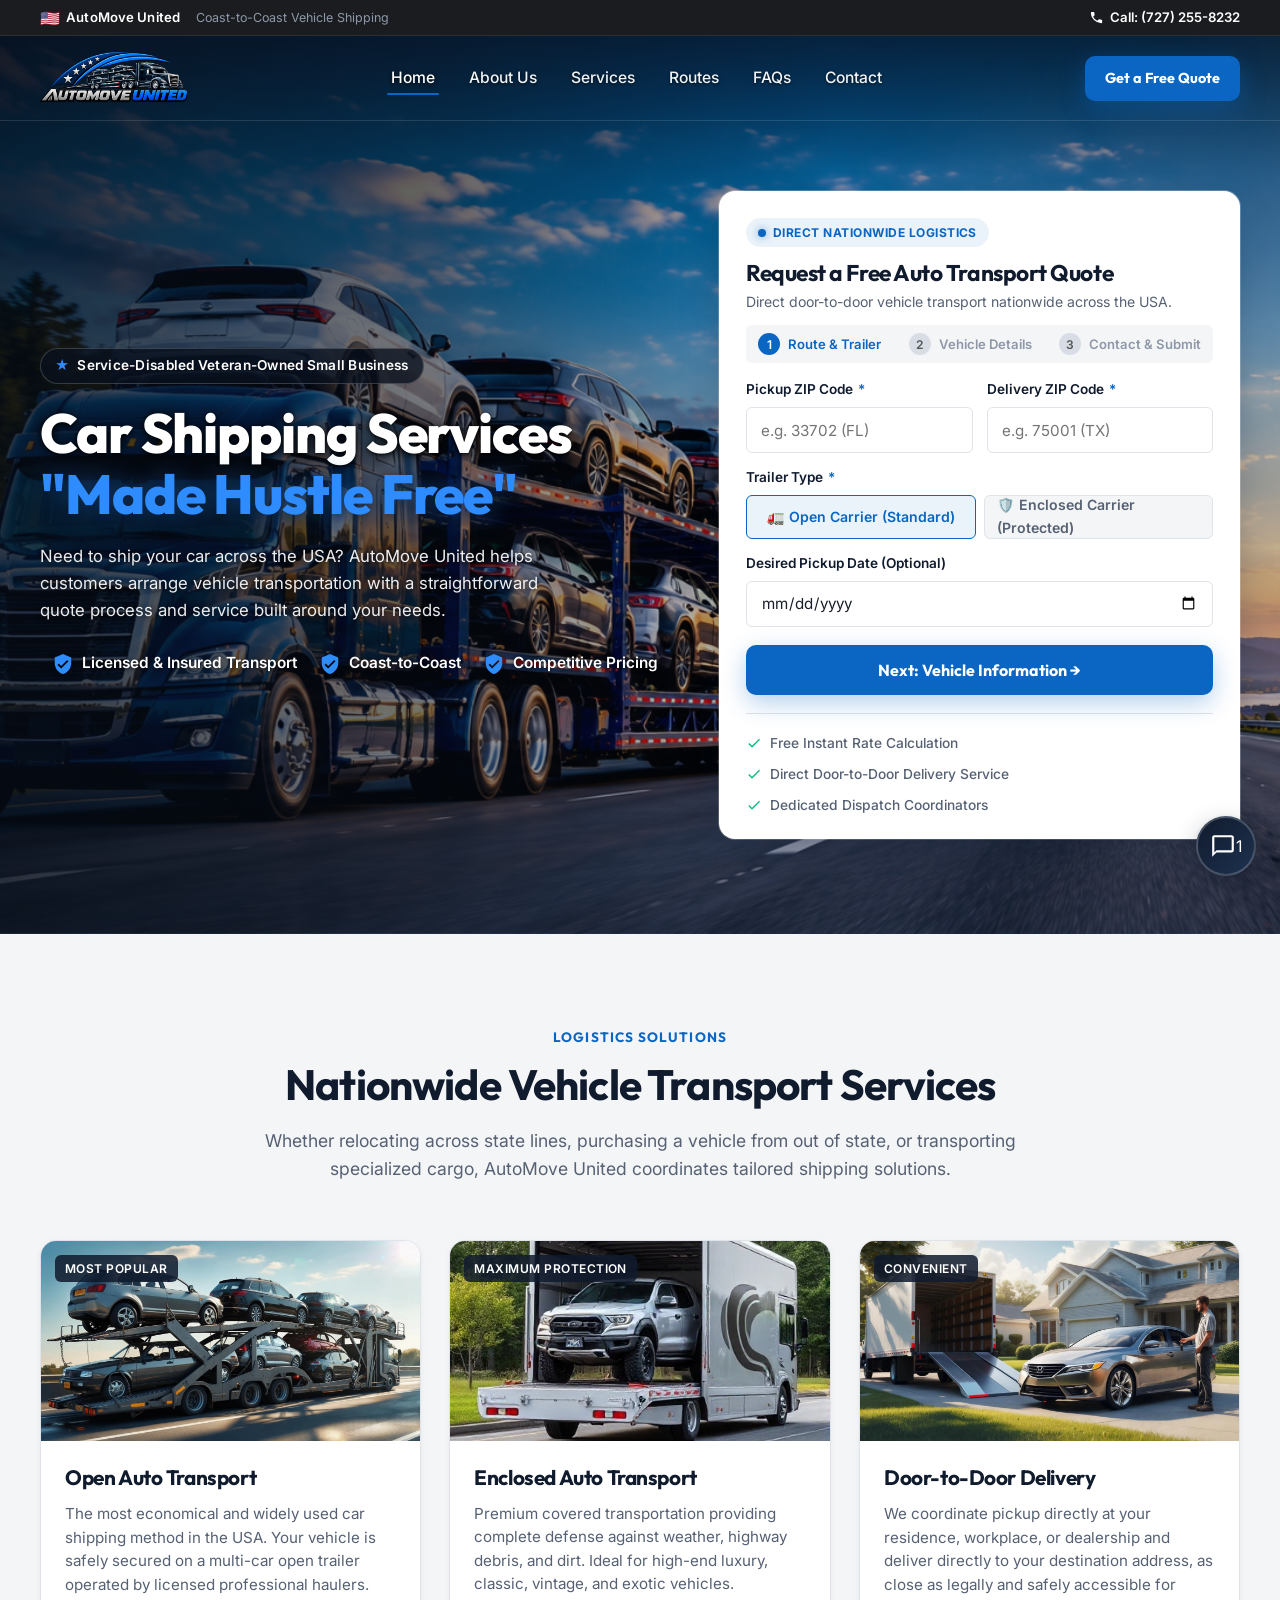
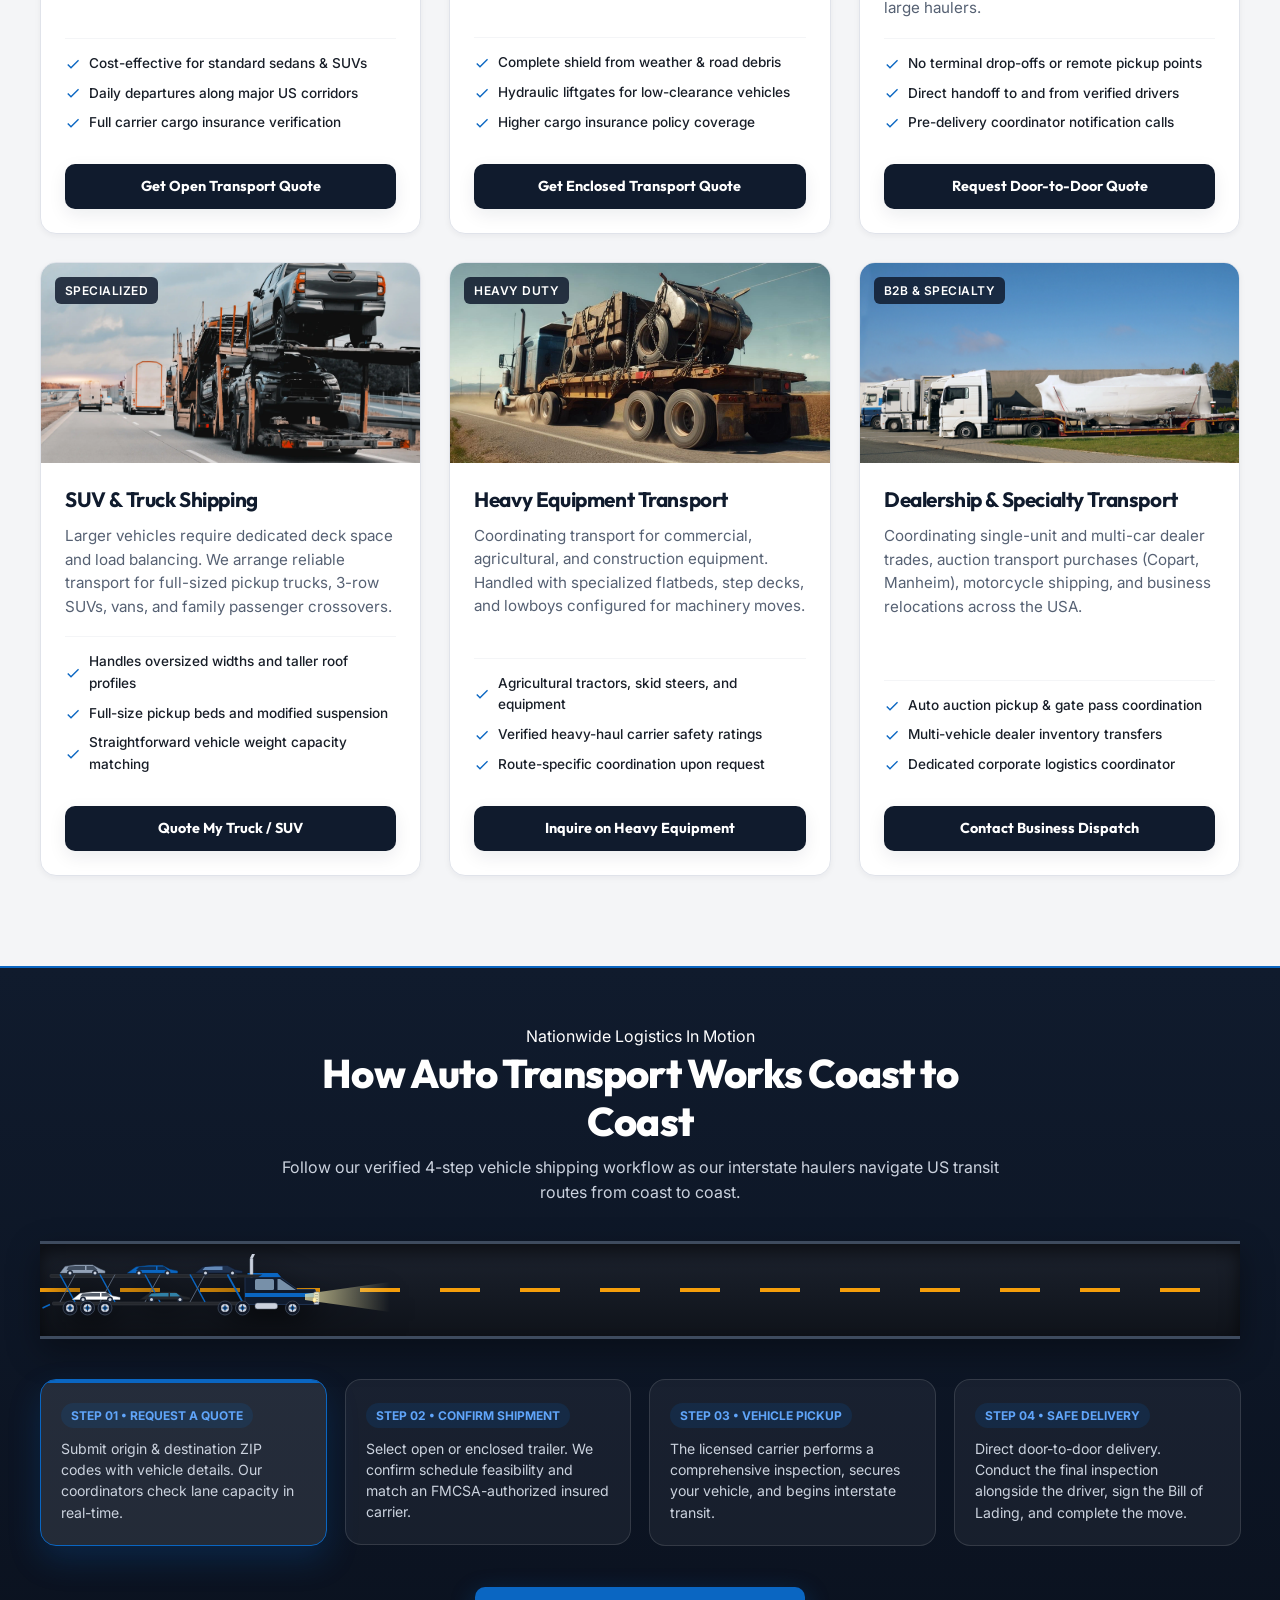
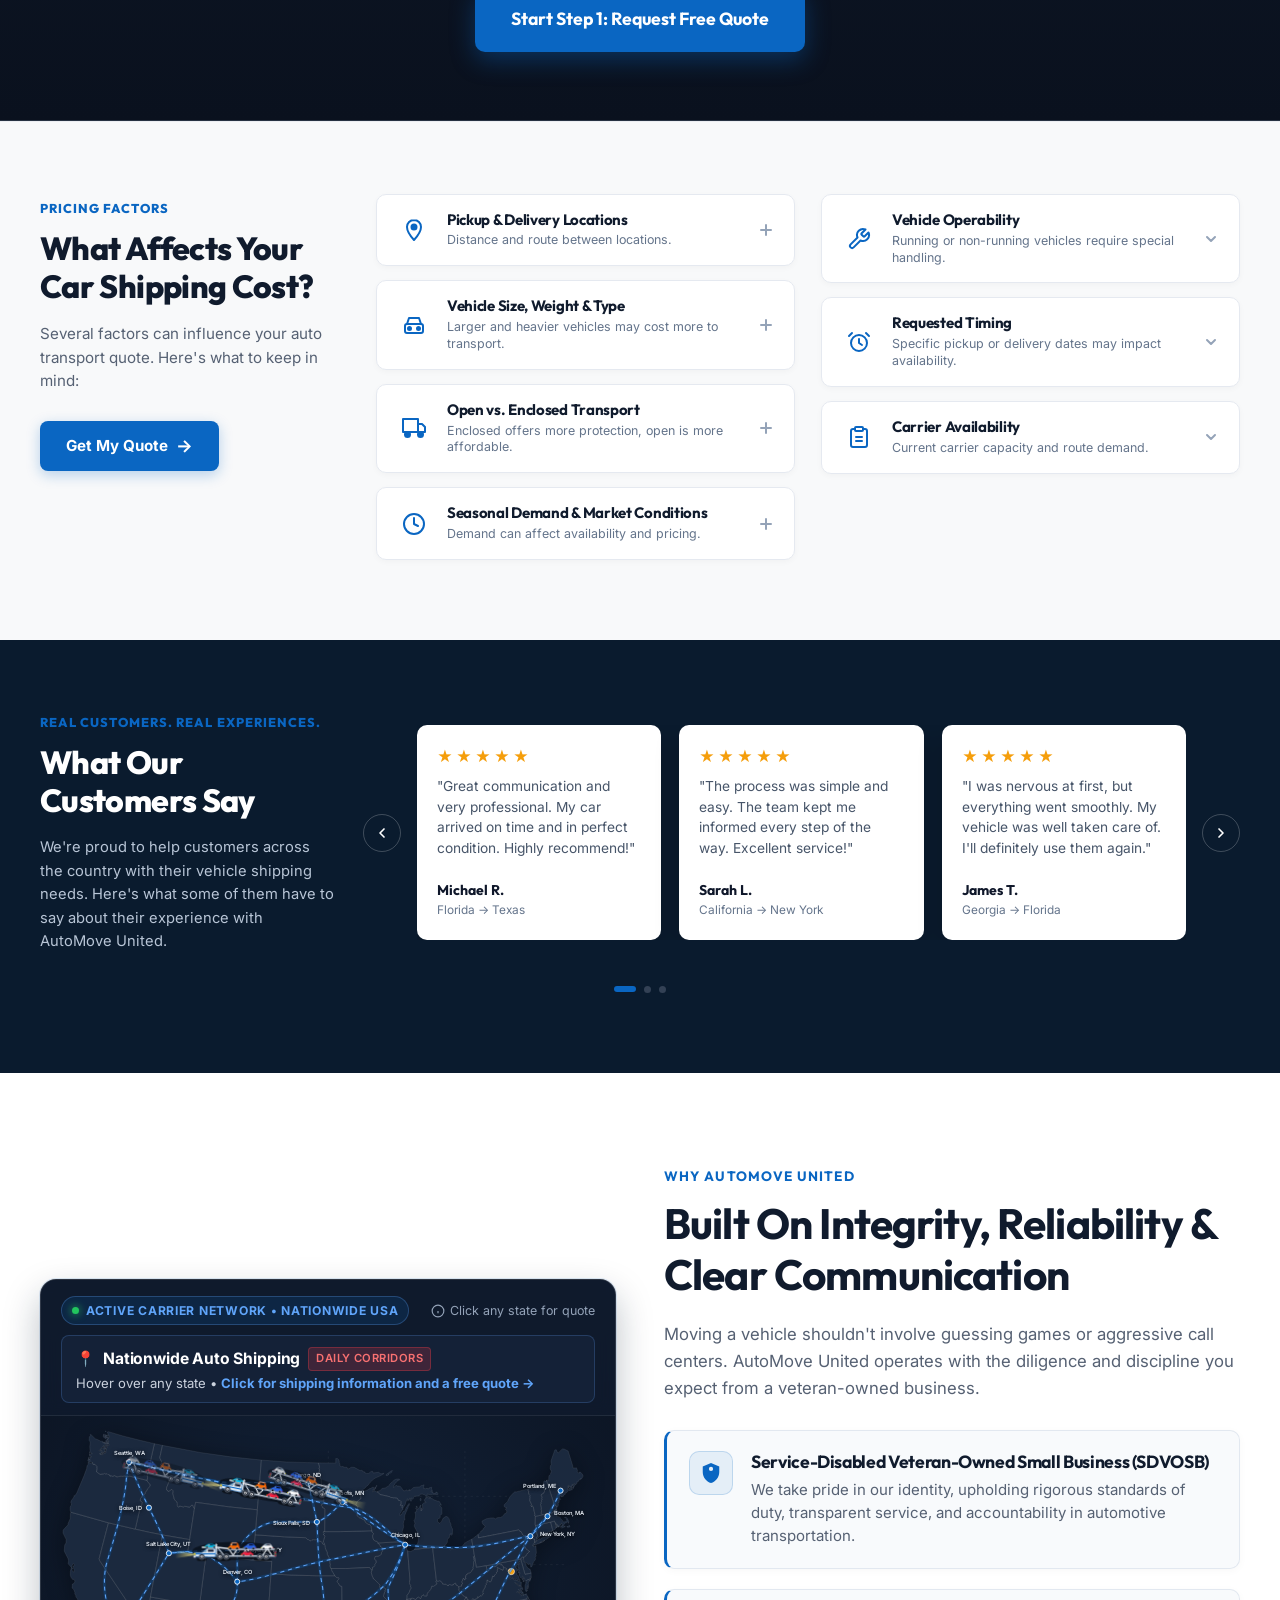
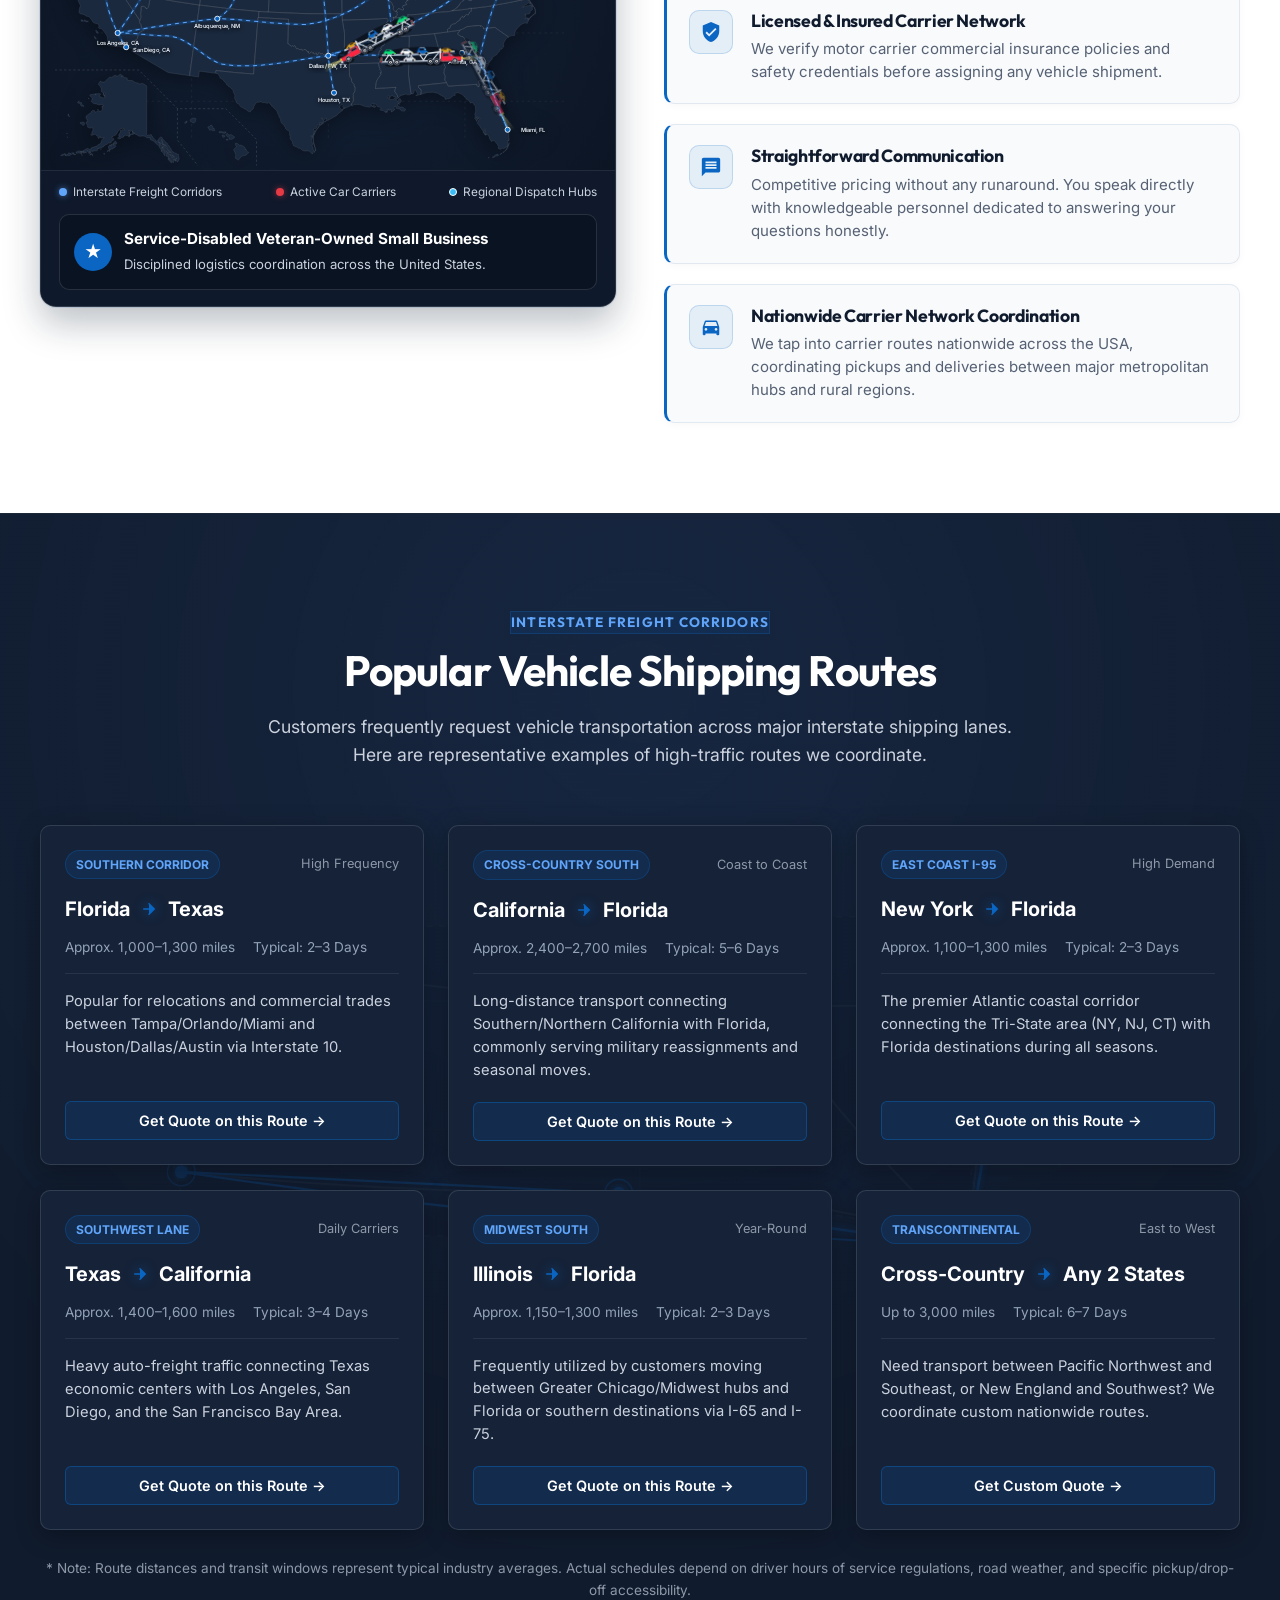
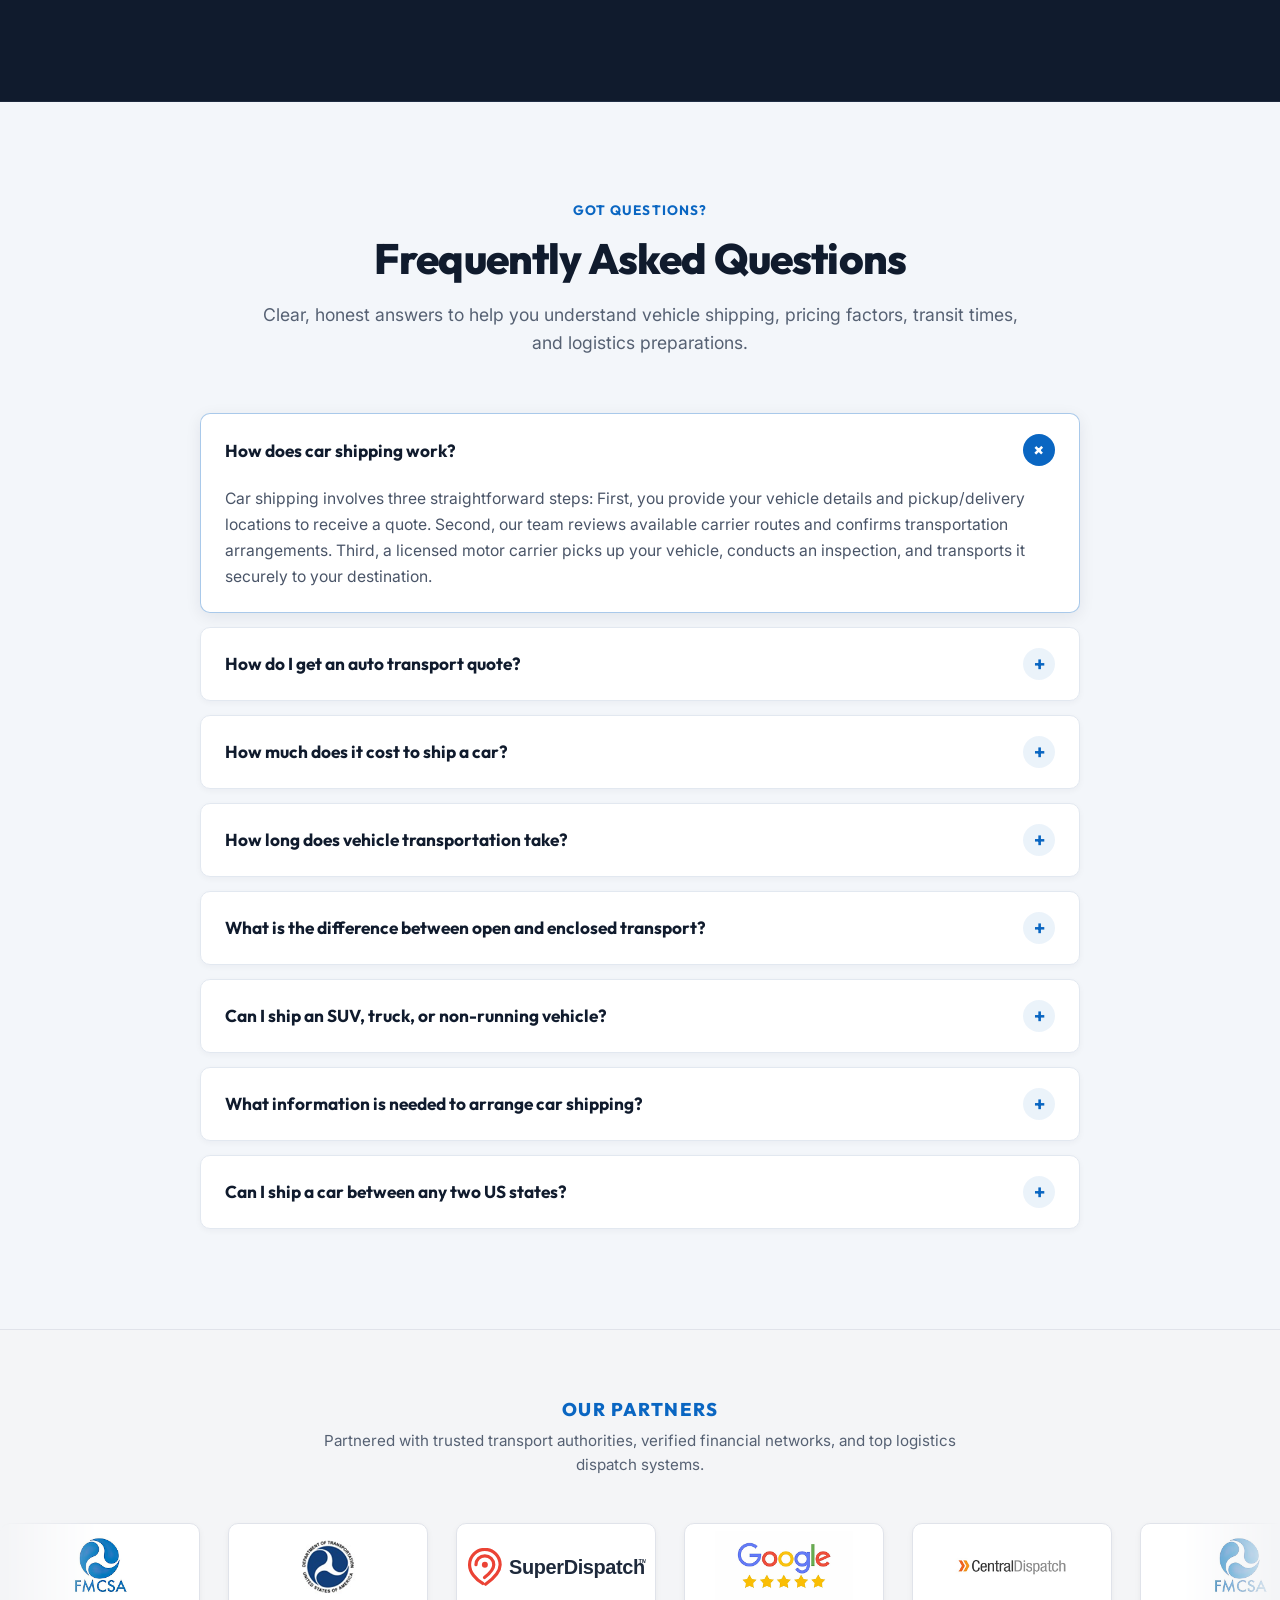
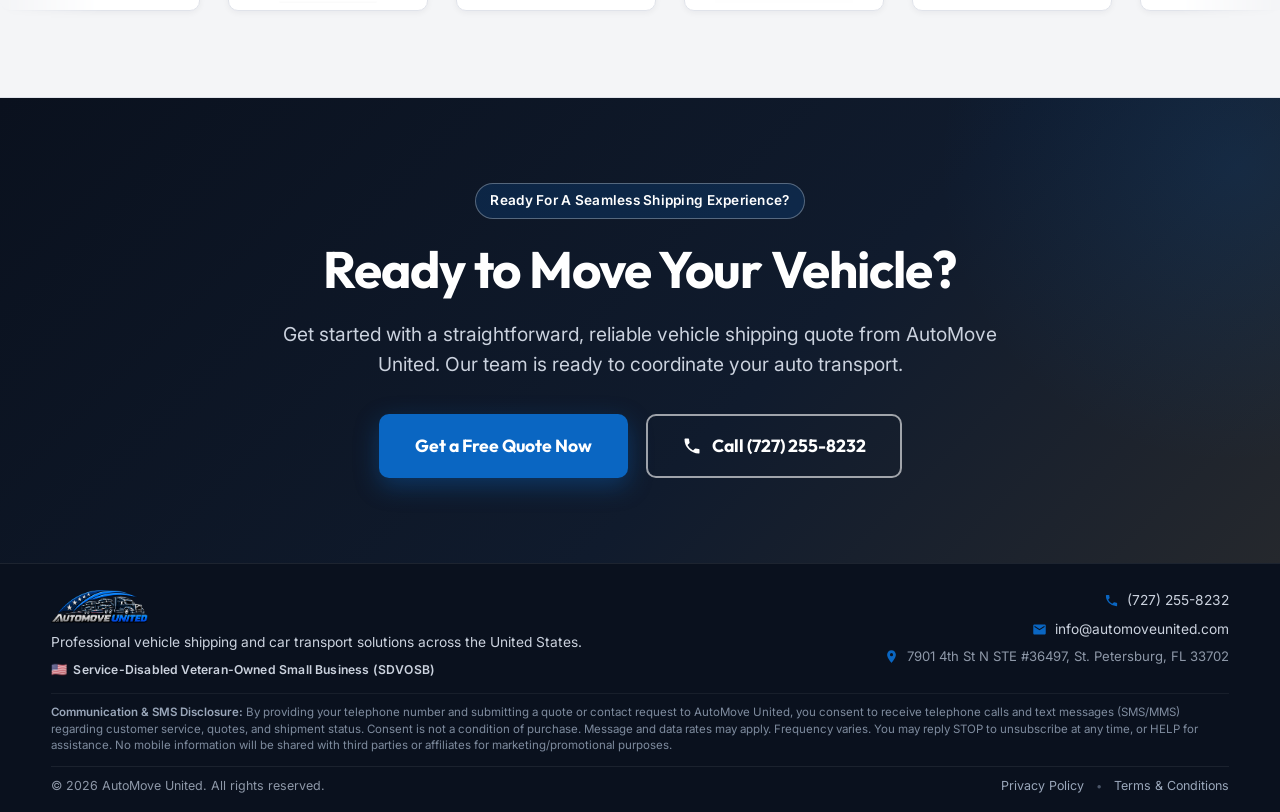
==== commit 738c41ea: "." ====
--- a/index.html
+++ b/index.html
@@ -152,7 +152,7 @@
             "name": "Can I ship a car between any two US states?",
             "acceptedAnswer": {
               "@type": "Answer",
-              "text": "Yes, AutoMove United coordinates auto transport across all contiguous United States. Whether moving across state lines or coast-to-coast, we arrange carrier routes connecting metropolitan areas and rural locations nationwide."
+              "text": "Yes, AutoMove United coordinates auto transport across the United States. Whether moving across state lines or coast-to-coast, we arrange carrier routes connecting metropolitan areas and rural locations nationwide."
             }
           }
         ]
@@ -169,7 +169,7 @@
       <div class="amu-topbar-inner">
         <div class="amu-topbar-left">
           <span class="amu-topbar-pill"><span class="amu-topbar-flag">🇺🇸</span>AutoMove United</span>
-          <span class="amu-topbar-meta">Coast-to-Coast</span>
+          <span class="amu-topbar-meta">Coast-to-Coast Vehicle Shipping</span>
         </div>
         <div class="amu-topbar-right">
           <a href="tel:7272558232" class="amu-topbar-contact" aria-label="Call AutoMove United">
@@ -177,7 +177,7 @@
               <path
                 d="M6.62 10.79a15.053 15.053 0 006.59 6.59l2.2-2.2a1 1 0 011.02-.24c1.12.37 2.33.57 3.57.57a1 1 0 011 1V20a1 1 0 01-1 1A17 17 0 013 4a1 1 0 011-1h3.5a1 1 0 011 1c0 1.25.2 2.45.57 3.57a1 1 0 01-.25 1.02l-2.2 2.2z" />
             </svg>
-            Call Dispatch: (727) 255-8232
+            Call: (727) 255-8232
           </a>
         </div>
       </div>
@@ -312,7 +312,7 @@
                 <span>Direct Nationwide Logistics</span>
               </div>
               <h2 class="amu-hero-form-title">Request a Free Auto Transport Quote</h2>
-              <p class="amu-hero-form-subtitle">Direct door-to-door vehicle transport across all 48 continental states.
+              <p class="amu-hero-form-subtitle">Direct door-to-door vehicle transport nationwide across the USA.
               </p>
             </div>
 
@@ -1338,7 +1338,7 @@
               <div class="amu-map-status-row">
                 <span class="amu-map-status-badge">
                   <span class="amu-map-pulse-dot" aria-hidden="true"></span>
-                  <span>Active Carrier Network &bull; 48 States</span>
+                  <span>Active Carrier Network &bull; Nationwide USA</span>
                 </span>
                 <span class="amu-map-action-hint">
                   <svg width="14" height="14" viewBox="0 0 24 24" fill="none" stroke="currentColor" stroke-width="2"
@@ -2483,8 +2483,7 @@
                 <div>
                   <strong style="display:block; font-size:0.95rem; color:#FFFFFF;">Service-Disabled Veteran-Owned Small
                     Business</strong>
-                  <span style="font-size:0.82rem; color:#CBD2DE;">Disciplined logistics coordination across all 48
-                    continental states.</span>
+                  <span style="font-size:0.82rem; color:#CBD2DE;">Disciplined logistics coordination across the United States.</span>
                 </div>
               </a>
             </div>
@@ -2551,7 +2550,7 @@
                 </div>
                 <div class="amu-why-item-content">
                   <h4>Nationwide Carrier Network Coordination</h4>
-                  <p>We tap into carrier routes spanning all 48 continental states, coordinating pickups and deliveries
+                  <p>We tap into carrier routes nationwide across the USA, coordinating pickups and deliveries
                     between major metropolitan hubs and rural regions.</p>
                 </div>
               </div>
@@ -2917,7 +2916,7 @@
               <span class="amu-faq-icon">+</span>
             </button>
             <div class="amu-faq-answer">
-              Yes, AutoMove United coordinates auto transport across all contiguous United States. Whether moving across
+              Yes, AutoMove United coordinates auto transport across the United States. Whether moving across
               state lines or coast-to-coast, we arrange carrier routes connecting metropolitan areas and rural locations
               nationwide.
             </div>
@@ -3055,7 +3054,7 @@
             <img src="images/AMU.png" alt="AutoMove United Logo" class="amu-footer-logo">
           </a>
           <p class="amu-footer-desc">
-            Professional vehicle shipping and car transport solutions across all 48 continental states.
+            Professional vehicle shipping and car transport solutions across the United States.
           </p>
           <div class="amu-footer-sdvosb-tag">
             <span class="amu-footer-flag" aria-hidden="true">🇺🇸</span>
